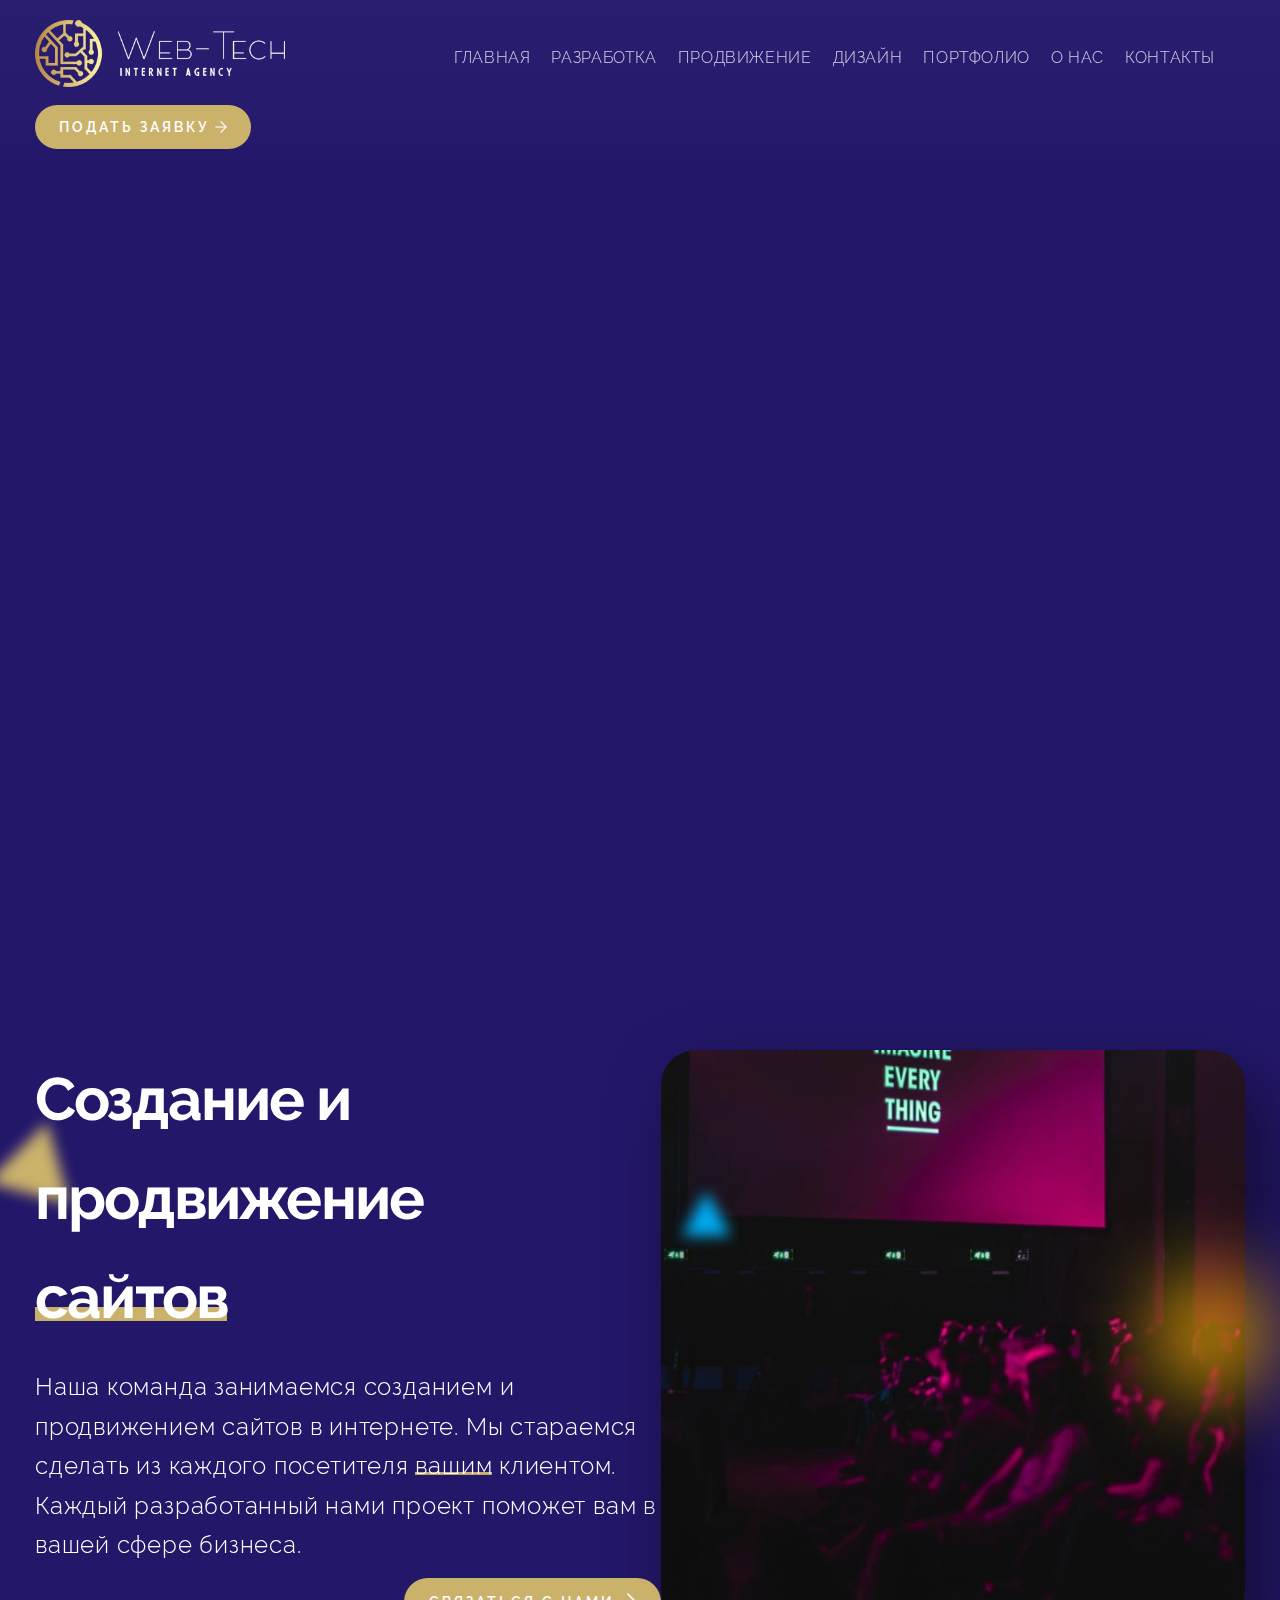
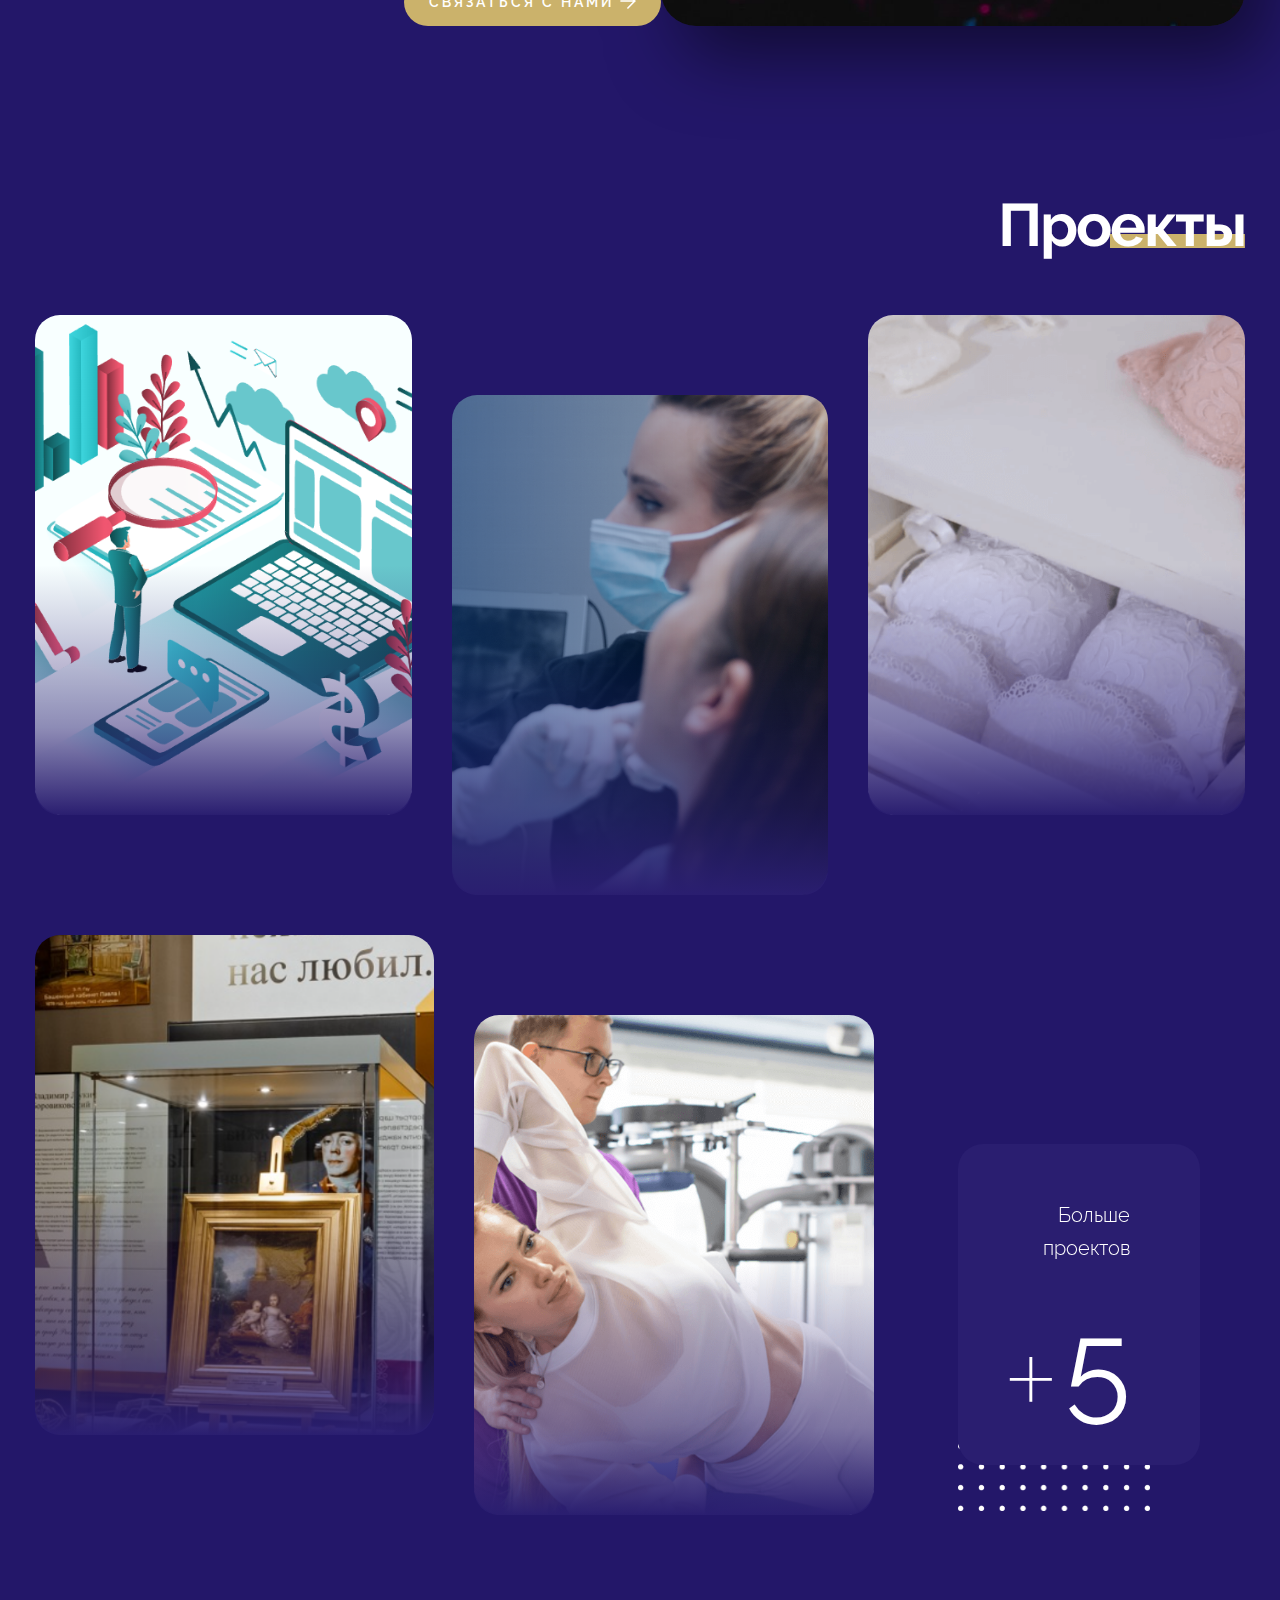
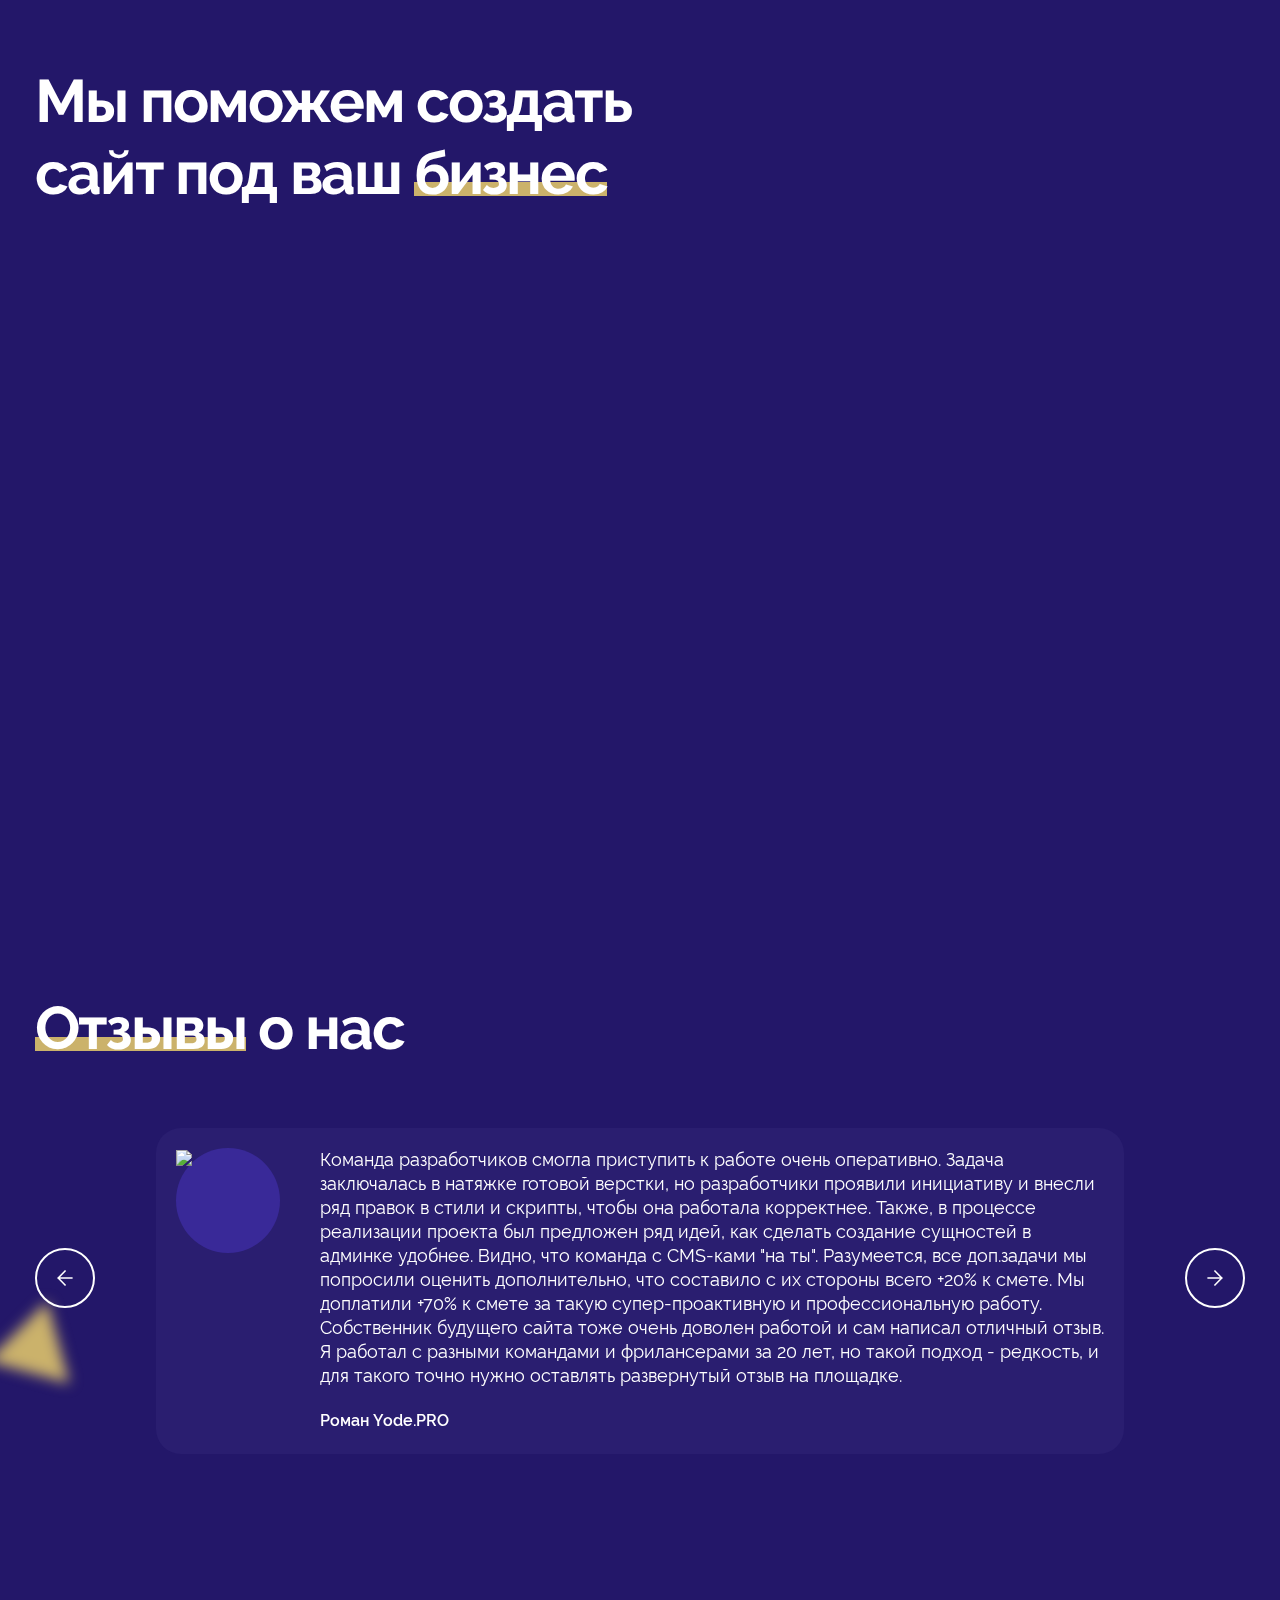
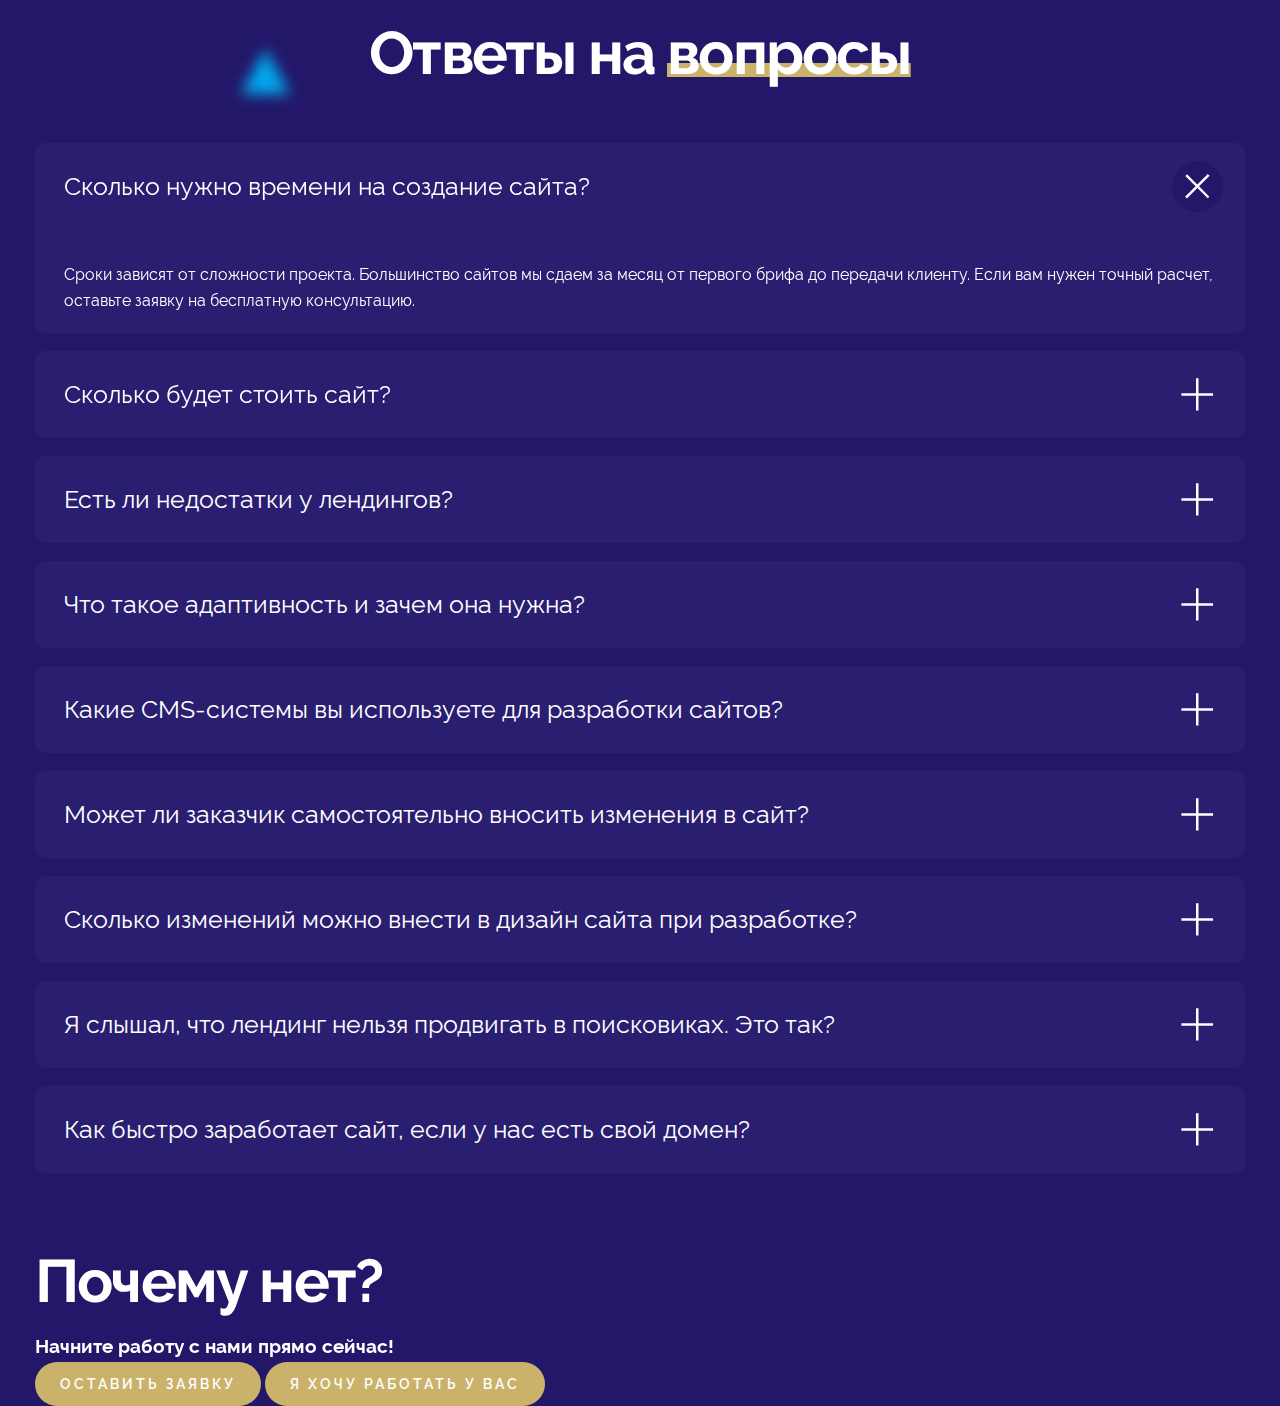
==== index.html @ 1142aaf4 "add" ====
<!DOCTYPE html>
<html lang="ru">

<head>

	<meta charset="utf-8">

	<title>Title</title>
	<meta name="description" content="">

	<meta http-equiv="X-UA-Compatible" content="IE=edge">
	<meta name="viewport" content="width=device-width, initial-scale=1, maximum-scale=1">

	<meta property="og:image" content="path/to/image.jpg">
	<link rel="shortcut icon" href="img/favicon/favicon.ico" type="image/x-icon">
	<link rel="apple-touch-icon" href="img/favicon/apple-touch-icon.png">
	<link rel="apple-touch-icon" sizes="72x72" href="img/favicon/apple-touch-icon-72x72.png">
	<link rel="apple-touch-icon" sizes="114x114" href="img/favicon/apple-touch-icon-114x114.png">

	<!-- Chrome, Firefox OS and Opera -->
	<meta name="theme-color" content="#000">
	<!-- Windows Phone -->
	<meta name="msapplication-navbutton-color" content="#000">
	<!-- iOS Safari -->
	<meta name="apple-mobile-web-app-status-bar-style" content="#000">

	<link rel="stylesheet" href="css/main.min.css">

</head>

<body>
	<header class="header header--overlay">
		<div class="header--wrapper">
			<div class="container header--container">
				<div class="row header--row">
					<div class="header--widget__wrap">
						<div class="header--logo logo fade-in-left-2">
								<a class="logo" title="Webinar – Phlox Elementor WordPress Theme" href="index.html">
									<img src="img/logo/logo.png" class="img-responsive" alt="" loading="lazy">
								</a>
						</div>
						<div class="header--menu fade-in">
							<div class="burger">
								<span class="mid-line"></span>
							</div>
							<nav class="menu">
								<ul class="list">
									<li><a href="index.html">Главная</a></li>
									<li><a href="blog/index.html">Разработка</a></li>
									<li><a href="faq/index.html">Продвижение</a></li>
									<li><a href="blog/index.html">Дизайн</a></li>
									<li><a href="gallery/index.html">Портфолио</a></li>
									<li><a href="about/index.html">О нас</a></li>
									<li><a href="contact/index.html">Контакты</a></li>
								</ul>

							</nav>
						</div>
						<div class="header--button fade-in-right-2">
							<a class="button">
								<div class="text">
									<span>Подать заявку</span>
								</div>
								<div class="icon">
									<svg class="svg--icon" viewBox="0 0 16 16" fill="none" xmlns="http://www.w3.org/2000/svg">
										<path d="M6.8801 1.1199L12.9688 7.2086L0.791771 7.20823L0 8L0.791659 8.79166L12.9683 8.79168L6.88002 14.88L8 16L14.8801 9.11989L15.2082 8.79177L16 8L14.88 6.88001L8 9.48178e-07L6.8801 1.1199Z" />
									</svg>
								</div>
							</a>
						</div>
					</div>
				</div>
			</div>
		</div><!-- end of wrapper -->
	</header>
	<main class="main">
		<section class="main--header watch-animation fade-in">
			<div class="container">
				<div class="row">
					<div class="icon icon-1 watch-animation rotate-in">
						<svg id="plus" xmlns="http://www.w3.org/2000/svg" width="35.229" height="35.229" viewBox="0 0 35.229 35.229">
							<g>
								<path d="M33.852,16.238H18.99V1.376a1.376,1.376,0,1,0-2.752,0V16.238H1.376a1.376,1.376,0,1,0,0,2.752H16.238V33.852a1.376,1.376,0,0,0,2.752,0V18.99H33.852a1.376,1.376,0,1,0,0-2.752Z" fill="#CBB26B"></path>
							</g>
						</svg>
					</div>
					<div class="icon icon-2 watch-animation fade-in-up-2">
						<svg xmlns="http://www.w3.org/2000/svg" width="20" height="20" viewBox="0 0 20 20">
							<g id="Ellipse_108" data-name="Ellipse 108" transform="translate(0)" fill="none" stroke="#fff" stroke-width="1">
								<circle cx="10" cy="10" r="10" stroke="none"/>
								<circle cx="10" cy="10" r="9.5" fill="none"/>
							</g>
						</svg>
					</div>
					<div class="icon icon-3 watch-animation fade-in-left-2">
						<svg xmlns="http://www.w3.org/2000/svg" width="24.797" height="24.69" viewBox="0 0 24.797 24.69">
							<g transform="translate(-10.448 12.107) rotate(-45)">
								<g transform="translate(0 0)">
									<g transform="translate(14.775 0)">
										<path d="M1.173,31.146A1.172,1.172,0,0,1,0,29.973V1.173a1.173,1.173,0,0,1,2.346,0v28.8A1.172,1.172,0,0,1,1.173,31.146Z" transform="translate(0 0)" fill="#CBB26B"></path>
									</g>
									<g transform="translate(0 15.45)">
										<path d="M30.874,2.346H1.173A1.173,1.173,0,0,1,1.173,0h29.7a1.173,1.173,0,1,1,0,2.346Z" transform="translate(0 0)" fill="#CBB26B"></path>
									</g>
								</g>
							</g>
						</svg>
					</div>
					<div class="icon icon-4 watch-animation fade-in-right-2">
						<svg xmlns="http://www.w3.org/2000/svg" width="21" height="19" viewBox="0 0 21 19">
							<path d="M10.5,0,21,19H0Z" fill="#00aaef"></path>
						</svg>
					</div>
					<div class="icon icon-5 watch-animation mask-from-left">
						<svg xmlns="http://www.w3.org/2000/svg" width="74.041" height="70.605" viewBox="0 0 74.041 70.605">
							<g transform="translate(1.017 1.347)">
								<path d="M0,0S-7.288,14.114,0,18.819s20.652-3.8,29.152,0S34,34,34,34" transform="translate(3.239)" fill="none" stroke="#eaa406" stroke-width="2"></path>
								<path d="M0,0S-7.288,14.114,0,18.819s20.652-3.8,29.152,0S34,34,34,34" transform="translate(37.239 34)" fill="none" stroke="#eaa406" stroke-width="2"></path>
							</g>
						</svg>
					</div>
					<div class="icon icon-6 watch-animation fade-in-down-2">
						<svg xmlns="http://www.w3.org/2000/svg" width="32" height="28" viewBox="0 0 32 28">
							<path d="M16,0,32,28H0Z" transform="translate(32 28) rotate(180)" fill="#ec398a"></path>
						</svg>
					</div>
					<div class="icon icon-7 watch-animation">
						<svg xmlns="http://www.w3.org/2000/svg" width="32.323" height="33.239" viewBox="0 0 32.323 33.239">
							<g transform="matrix(-0.259, -0.966, 0.966, -0.259, 4.667, 37.45)">
								<g transform="translate(0 0)">
									<g transform="translate(15.56 0)">
										<path d="M1.236,32.8A1.234,1.234,0,0,1,0,31.565V1.236a1.236,1.236,0,0,1,2.471,0v30.33A1.234,1.234,0,0,1,1.236,32.8Z" transform="translate(0 0)" fill="#ec398a"></path>
									</g>
									<g transform="translate(0 16.271)">
										<path d="M32.514,2.471H1.236A1.236,1.236,0,0,1,1.236,0H32.514a1.236,1.236,0,1,1,0,2.471Z" transform="translate(0 0)" fill="#ec398a"></path>
									</g>
								</g>
							</g>
						</svg>
					</div>
					<div class="icon icon-8 watch-animation pulse-in-4">
						<svg xmlns="http://www.w3.org/2000/svg" width="24.797" height="24.69" viewBox="0 0 24.797 24.69">
							<g transform="translate(-10.448 12.107) rotate(-45)">
								<g transform="translate(0 0)">
									<g transform="translate(14.775 0)">
										<path d="M1.173,31.146A1.172,1.172,0,0,1,0,29.973V1.173a1.173,1.173,0,0,1,2.346,0v28.8A1.172,1.172,0,0,1,1.173,31.146Z" transform="translate(0 0)" fill="#ffbd00"></path>
									</g>
									<g transform="translate(0 15.45)">
										<path d="M30.874,2.346H1.173A1.173,1.173,0,0,1,1.173,0h29.7a1.173,1.173,0,1,1,0,2.346Z" transform="translate(0 0)" fill="#ffbd00"></path>
									</g>
								</g>
							</g>
						</svg>
					</div>
					<div class="icon icon-9 watch-animation fade-in-left-2">
						<svg xmlns="http://www.w3.org/2000/svg" width="21" height="19" viewBox="0 0 21 19">
							<path d="M10.5,0,21,19H0Z" fill="#00aaef"></path>
						</svg>
					</div>
					<div class="icon icon-10 watch-animation fade-in-down-2">
						<img src="img/points.svg">
					</div>
					<div class="icon icon-11 watch-animation slide-from-right">
						<svg xmlns="http://www.w3.org/2000/svg" xmlns:xlink="http://www.w3.org/1999/xlink" width="213" height="213" viewBox="0 0 213 213">
							<image id="Group_17" data-name="Group 17" width="213" height="213" xlink:href="[data-uri]"/>
						</svg>
					</div>
					<div class="icon icon-12 watch-animation fade-in-down-2">
						<svg xmlns="http://www.w3.org/2000/svg" xmlns:xlink="http://www.w3.org/1999/xlink" width="213" height="213" viewBox="0 0 213 213">
							<image id="Group_17" data-name="Group 17" width="213" height="213" xlink:href="[data-uri]"/>
						</svg>
					</div>
					<div class="title">
						<div class="title--wrapper scale-down-1">
							<h1 class="h1">Разработка сайтов
								<span>Под ключ</span></h1>
							<h2 class="h2">От лендинга до мультифункциональных информационных порталов</р2>
						</div>

					</div>
				</div>
			</div>
		</section>
		<section class="main--about">
			<div class="container">
				<div class="row">
					<div class="wrapper">
						<div class="wrapper--left">
							<div class="icon icon-1 rellax" data-rellax-speed="1">
								<svg xmlns="http://www.w3.org/2000/svg" width="256.68" height="256.68" viewBox="0 0 256.68 256.68">
									<path d="M42.5,0,85,74H0Z" transform="translate(184.555 124.451) rotate(135)" fill="#cbb26b"></path>
								</svg>
							</div>
							<h2 class="h2">Создание и продвижение <span>cайтов</span></h2>
							<p>
								Наша команда занимаемся созданием и продвижением сайтов в интернете. Мы стараемся сделать из каждого посетителя <span>вашим</span> клиентом. Каждый разработанный нами проект поможет вам в вашей сфере бизнеса. 
							</p>
							<a href="#" class="button">
								<span>Связаться с нами</span>
								<div class="arrow--icon">
									<svg class="svg--icon" viewBox="0 0 16 16" fill="none" xmlns="http://www.w3.org/2000/svg">
										<path d="M6.8801 1.1199L12.9688 7.2086L0.791771 7.20823L0 8L0.791659 8.79166L12.9683 8.79168L6.88002 14.88L8 16L14.8801 9.11989L15.2082 8.79177L16 8L14.88 6.88001L8 9.48178e-07L6.8801 1.1199Z" />
									</svg>
								</div>
							</a>
						</div>
						<div class="wrapper--right">
							<div class="icon icon-2 rellax" data-rellax-speed="1">
								<svg xmlns="http://www.w3.org/2000/svg" width="91" height="87" viewBox="0 0 91 87">
									<path d="M24.5,0,49,45H0Z" transform="translate(21 21)" fill="#00aaef"></path>
								</svg>
							</div>
							<div class="image">
								<img src="img/about-img.jpg" alt="">
								<div class="icon icon-3">
									<svg xmlns="http://www.w3.org/2000/svg" width="368" height="368" viewBox="0 0 368 368">
										<g id="Ellipse_113" data-name="Ellipse 113" transform="translate(129 129)" fill="#eaa406" stroke="#eaa406" stroke-width="2">
											<circle cx="55" cy="55" r="55" stroke="none"/>
											<circle cx="55" cy="55" r="54" fill="none"/>
										</g>
									</svg>
								</div>
							</div>
						</div>
					</div>
				</div>
			</div>
		</section>
		<section class="main--projects">
			<div class="container">
				<div class="row">
					<h2 class="h2">Про<span>екты</span></h2>
					<div class="projects">
						<a href="#" class="projects--item">
							<div class="info">
								<span>Разработка</span>
								<span>Креативный дизайн</span>
							</div>
							<div class="image">
								<img src="img/1.1.png" alt="">
							</div>
							<div class="text">
								<p>Разработка сайта под ключ для компании "ProductFit"</p>
								<span class="year">2021</span>
							</div>
						</a>
						<a href="#" class="projects--item">
							<div class="info">
								<span>Стоматология</span>
								<span>Корпоративный сайт</span>
							</div>
							<div class="image">
								<img src="img/1.2.png" alt="">
							</div>
							<div class="text">
								<p>Разработка сайта для стоматологической клиники "Дизайн Дент"</p>
								<span class="year">2022</span>
							</div>
						</a>
						<a href="#" class="projects--item">
							<div class="info">
								<span>Реклама</span>
								<span>Landing Page</span>
							</div>
							<div class="image">
								<img src="img/1.3.png" alt="">
							</div>
							<div class="text">
								<p>Разработка сайта для рекламы телеграм-канала магазина в Москве</p>
								<span class="year">2022</span>
							</div>
						</a>
						<a href="#" class="projects--item">
							<div class="info">
								<span>Музейная сценография</span>
								<span>Корпоративный сайт</span>
							</div>
							<div class="image">
								<img src="img/1.4.png" alt="">
							</div>
							<div class="text">
								<p>Разработка сайта для бюро музейной сценографии "Метаформа" в Санкт-Петербурге</p>
								<span class="year">2021</span>
							</div>
						</a>
						<a href="#" class="projects--item">
							<div class="info">
								<span>Медицина</span>
								<span>Корпоративный сайт</span>
							</div>
							<div class="image">
								<img src="img/1.5.png" alt="">
							</div>
							<div class="text">
								<p>Разработка сайта для центра лазерной лор-хирургии и медицины в Уфе</p>
								<span class="year">2020</span>
							</div>
						</a>
						<a href="projects.html" class="projects--more">
							<div class="wrapper">
								<div class="image">
									<img src="img/points.svg" alt="#">
								</div>
								<div class="link">
									<div class="link--wrapper">
										<div class="text">Больше проектов</div>
										<div class="count"><span>+</span> <span>5</span></div>
									</div>
								</div>
							</div>
						</a>
					</div>
				</div>
			</div>
		</section>
		<section class="main--advantages">
			<div class="container">
				<div class="row">
					<h2 class="h2">Мы поможем создать сайт под ваш <span>бизнес</span></h2>
					<div class="list">
						<div class="item watch-animation">
							<div class="title">
								<h3 class="h3">Аудит сайта</h3>
								<h4 class="h4">Сайт подвергается анализу по 4 основным видам аудита</h4>
							</div>
							<ul>
								<li>SEO и технический аудит</li>
								<li>Удобство и простота использования сайта</li>
								<li>Маркетинговый аудит</li>
								<li>Аудит контекстной рекламы</li>
							</ul>
							<div class="image">
								<img src="img/icon-1.png" alt="#">
							</div>
						</div>
						<div class="item watch-animation">
							<div class="title">
								<h3 class="h3">Дизайн сайта</h3>
								<h4 class="h4">Подбираем дизайн под разные направления</h4>
							</div>
							<ul>
								<li>Интернет магазин</li>
								<li>Коропративный сайт</li>
								<li>Landing Page</li>
								<li>Сайт-визитка</li>
							</ul>
							<div class="image">
								<img src="img/icon-2.1.png" alt="#">
							</div>
						</div>
						<div class="item watch-animation">
							<div class="title">
								<h3 class="h3">Разработка сайта</h3>
								<h4 class="h4">Разрабатываем сайты на WordPress и 1CБитрикс</h4>
							</div>
							<ul>
								<li>Интернет магазин</li>
								<li>Коропративный сайт</li>
								<li>Landing Page</li>
								<li>Сайт-визитка</li>
							</ul>
							<div class="image">
								<img src="img/icon-3.png" alt="#">
							</div>
						</div>
						<div class="item watch-animation">
							<div class="title">
								<h3 class="h3">Продвижение сайта</h3>
							</div>
							<ul>
								<li>Комплексное продвижение</li>
								<li>Контекстная реклама</li>
								<li>Продвижение в социальных сетях</li>
								<li>Поисковое продвижение</li>
							</ul>
							<div class="image">
								<img src="img/icon-4.png" alt="#">
							</div>
						</div>
					</div>
				</div>
			</div>
		</section>
		<section class="main--reviews reviews">
			<div class="container">
				<div class="row">
					<h2 class="h2">
						<span>Отзывы</span> о нас
						<div class="icon icon-1 rellax" data-rellax-speed="1">
							<svg xmlns="http://www.w3.org/2000/svg" width="256.68" height="256.68" viewBox="0 0 256.68 256.68">
								<path d="M42.5,0,85,74H0Z" transform="translate(184.555 124.451) rotate(135)" fill="#cbb26b"></path>
							</svg>
						</div>
					</h2>
					<div class="wrapper">
						<div class="icon icon-2 rellax" data-rellax-speed="1">
							<svg xmlns="http://www.w3.org/2000/svg" width="91" height="87" viewBox="0 0 91 87">
								<path d="M24.5,0,49,45H0Z" transform="translate(21 21)" fill="#00aaef"></path>
							</svg>
						</div>
						<div class="arrows reviews--arrows"></div>
						<div class="reviews--carousel">
							<div class="item">
								<div class="image">
									<img src="#">
								</div>
								<div class="texts">
									<div class="review">
										Команда разработчиков смогла приступить к работе очень оперативно. Задача заключалась в натяжке готовой верстки, но разработчики проявили инициативу и внесли ряд правок в стили и скрипты, чтобы она работала корректнее. Также, в процессе реализации проекта был предложен ряд идей, как сделать создание сущностей в админке удобнее. Видно, что команда с CMS-ками "на ты". Разумеется, все доп.задачи мы попросили оценить дополнительно, что составило с их стороны всего +20% к смете. Мы доплатили +70% к смете за такую супер-проактивную и профессиональную работу. Собственник будущего сайта тоже очень доволен работой и сам написал отличный отзыв. Я работал с разными командами и фрилансерами за 20 лет, но такой подход - редкость, и для такого точно нужно оставлять развернутый отзыв на площадке.
									</div>
									<div class="fio">Роман Yode.PRO</div>
								</div>
							</div>
							<div class="item">
								<div class="image">
									<img src="#">
								</div>
								<div class="texts">
									<div class="review">
										Все отлично! Спасибо за работу!
									</div>
									<div class="fio">Alex A</div>
								</div>
							</div>
							<div class="item">
								<div class="image">
									<img src="#">
								</div>
								<div class="texts">
									<div class="review">
										Хорошая команда, всем советую, быстро выполнили
									</div>
									<div class="fio">Denis Samoylenko</div>
								</div>
							</div>
							<div class="item">
								<div class="image">
									<img src="#">
								</div>
								<div class="texts">
									<div class="review">
										Команда подошла к работе профессионально, когда оказалось, что нужно совсем другое, от первоначального описания, без проблем исправили (за дополнительную плату). Хорошие специалисты и надеюсь на дальнейшее сотрудничество!
									</div>
									<div class="fio">Яна Кононко</div>
								</div>
							</div>
							<div class="item">
								<div class="image">
									<img src="#">
								</div>
								<div class="texts">
									<div class="review">
										Специалисты прекрасно справились с задачей, продолжим сотрудничество по новым проектам
									</div>
									<div class="fio">Alex A</div>
								</div>
							</div>
							<div class="item">
								<div class="image">
									<img src="#">
								</div>
								<div class="texts">
									<div class="review">
										Сайт написан просто отлично, сделана корзина, отлично настроенное СЕО, проверяли сайт на все ошибки, вовремя исправляли всё, о чем я говорил. Рекомендую!
									</div>
									<div class="fio">Евгений Коркин</div>
								</div>
							</div>
							<div class="item">
								<div class="image">
									<img src="#">
								</div>
								<div class="texts">
									<div class="review">
										Сделали все вовремя. Качество верстки соответствует технологиям, которые написаны в профиле. Рекомендую данное агенство. Работа сделана на 100%. В дальнейшем будем сотрудничать!
									</div>
									<div class="fio">Валерия PKService</div>
								</div>
							</div>
							<div class="item">
								<div class="image">
									<img src="#">
								</div>
								<div class="texts">
									<div class="review">
										Приятно работать с компетентными и ответственными людьми. Рекомендую!
									</div>
									<div class="fio">Sergey Bodrov</div>
								</div>
							</div>
							<div class="item">
								<div class="image">
									<img src="#">
								</div>
								<div class="texts">
									<div class="review">
										Все отлично
									</div>
									<div class="fio">Илья Связной</div>
								</div>
							</div>
						</div>
					</div>
				</div>
			</div>
		</section>
		<section class="main--faq faq">
			<div class="container">
				<div class="row">
					<h2 class="h2">Ответы на <span>вопросы</span></h2>
					<div class="faq--list">
						<div class="faq--item active">
							<div class="title">
								<div class="h3">Сколько нужно времени на создание сайта?</div>
								<div class="icon">
									<svg width="33" height="33" viewBox="0 0 33 33" fill="none" xmlns="http://www.w3.org/2000/svg">
										<path d="M14.975 17.6501H0.424988V15.3001H14.975V0.350098H17.5V15.3001H32.075V17.6501H17.5V32.6001H14.975V17.6501Z" fill="#fff"/>
									</svg>
								</div>
							</div>
							<div class="faq--item__text">
								Сроки зависят от сложности проекта. Большинство сайтов мы сдаем за месяц от первого брифа до передачи клиенту. Если
								вам нужен точный расчет, оставьте заявку на бесплатную консультацию.
							</div>
						</div>
						<div class="faq--item">
							<div class="title">
								<div class="h3">Сколько будет стоить сайт?</div>
								<div class="icon">
									<svg width="33" height="33" viewBox="0 0 33 33" fill="none" xmlns="http://www.w3.org/2000/svg">
										<path d="M14.975 17.6501H0.424988V15.3001H14.975V0.350098H17.5V15.3001H32.075V17.6501H17.5V32.6001H14.975V17.6501Z" fill="#fff"/>
									</svg>
								</div>
							</div>
							<div class="faq--item__text">
								Стоимость зависит от функционала, который вам нужен, сложности структуры, объема контента и дополнительных услуг. Большинство проектов укладываются в бюджет от 50 тыс. руб. Чтобы получить точный расчет, оставьте заявку на бесплатную консультацию.
							</div>
						</div>
						<div class="faq--item">
							<div class="title">
								<div class="h3">Есть ли недостатки у лендингов?</div>
								<div class="icon">
									<svg width="33" height="33" viewBox="0 0 33 33" fill="none" xmlns="http://www.w3.org/2000/svg">
										<path d="M14.975 17.6501H0.424988V15.3001H14.975V0.350098H17.5V15.3001H32.075V17.6501H17.5V32.6001H14.975V17.6501Z" fill="#fff"/>
									</svg>
								</div>
							</div>
							<div class="faq--item__text">
								Это скорее не недостаток, а особенность. С помощью лендинга вы не сможете продвигать большое количество разнообразных товаров и услуг. Гораздо эффективнее этот инструмент работает с одним товаром или услугой. Другими словами, если вы хотите представить весь ассортимент продукции, лучше закажите классический многостраничный сайт.
							</div>
						</div>
						<div class="faq--item">
							<div class="title">
								<div class="h3">Что такое адаптивность и зачем она нужна?</div>
								<div class="icon">
									<svg width="33" height="33" viewBox="0 0 33 33" fill="none" xmlns="http://www.w3.org/2000/svg">
										<path d="M14.975 17.6501H0.424988V15.3001H14.975V0.350098H17.5V15.3001H32.075V17.6501H17.5V32.6001H14.975V17.6501Z" fill="#fff"/>
									</svg>
								</div>
							</div>
							<div class="faq--item__text">
								Адаптивность - способность сайта корректно отображаться на всех видах устройств: персональном компьютере, планшете, мобильном. Это важная черта для лендинга т.к все больше людей делает покупки через телефон или планшет и только корректного отображения на стационарном компьютере уже недостаточно.
							</div>
						</div>
						<div class="faq--item">
							<div class="title">
								<div class="h3">Какие CMS-системы вы используете для разработки сайтов?</div>
								<div class="icon">
									<svg width="33" height="33" viewBox="0 0 33 33" fill="none" xmlns="http://www.w3.org/2000/svg">
										<path d="M14.975 17.6501H0.424988V15.3001H14.975V0.350098H17.5V15.3001H32.075V17.6501H17.5V32.6001H14.975V17.6501Z" fill="#fff"/>
									</svg>
								</div>
							</div>
							<div class="faq--item__text">
								Обычно мы используем для работы CMS-систему «Wordpress» т.к это наиболее надежная и удобная CMS.
							</div>
						</div>
						<div class="faq--item">
							<div class="title">
								<div class="h3">Может ли заказчик самостоятельно вносить изменения в сайт?</div>
								<div class="icon">
									<svg width="33" height="33" viewBox="0 0 33 33" fill="none" xmlns="http://www.w3.org/2000/svg">
										<path d="M14.975 17.6501H0.424988V15.3001H14.975V0.350098H17.5V15.3001H32.075V17.6501H17.5V32.6001H14.975V17.6501Z" fill="#fff"/>
									</svg>
								</div>
							</div>
							<div class="faq--item__text">
								Вы сможете корректировать контент, CMS-система дает такую возможность. Мы готовы по запросу предоставить инструкцию по наполнению вашего сайта и провести обучение.
							</div>
						</div>
						<div class="faq--item">
							<div class="title">
								<div class="h3">Сколько изменений можно внести в дизайн сайта при разработке?</div>
								<div class="icon">
									<svg width="33" height="33" viewBox="0 0 33 33" fill="none" xmlns="http://www.w3.org/2000/svg">
										<path d="M14.975 17.6501H0.424988V15.3001H14.975V0.350098H17.5V15.3001H32.075V17.6501H17.5V32.6001H14.975V17.6501Z" fill="#fff"/>
									</svg>
								</div>
							</div>
							<div class="faq--item__text">
								Разработка ТЗ помогает нам и заказчику увидеть будущий сайт, поэтому в 95% случаев изменения макета довольно незначительные. Мы делаем один вариант, потом по необходимости вносим правки в него. НО, если категорически не понравится вариант, то в первую очередь выясняем, что конкретно не понравилось, все замечания принимаем исключительно в письменном виде. Все кардинальные правки по стилю, цветам вносятся на этапе согласования главной страницы сайта.
							</div>
						</div>
						<div class="faq--item">
							<div class="title">
								<div class="h3">Я слышал, что лендинг нельзя продвигать в поисковиках. Это так?</div>
								<div class="icon">
									<svg width="33" height="33" viewBox="0 0 33 33" fill="none" xmlns="http://www.w3.org/2000/svg">
										<path d="M14.975 17.6501H0.424988V15.3001H14.975V0.350098H17.5V15.3001H32.075V17.6501H17.5V32.6001H14.975V17.6501Z" fill="#fff"/>
									</svg>
								</div>
							</div>
							<div class="faq--item__text">
								Лендинг можно и нужно продвигать (как и любой другой сайт). Для этого мы разработали уникальную технологию. Если вас интересуют подробности - обращайтесь за консультацией, мы все подробно расскажем.
							</div>
						</div>
						<div class="faq--item">
							<div class="title">
								<div class="h3">Как быстро заработает сайт, если у нас есть свой домен?</div>
								<div class="icon">
									<svg width="33" height="33" viewBox="0 0 33 33" fill="none" xmlns="http://www.w3.org/2000/svg">
										<path d="M14.975 17.6501H0.424988V15.3001H14.975V0.350098H17.5V15.3001H32.075V17.6501H17.5V32.6001H14.975V17.6501Z" fill="#fff"/>
									</svg>
								</div>
							</div>
							<div class="faq--item__text">
								После переноса сайт должен заработать в течение 24 часов, но на деле этот срок составляет 4-10 часов.
							</div>
						</div>
					</div>
				</div>
			</div>
		</section>
		<section class="main--why why">
			<div class="container">
				<div class="row">
					<h2 class="h2">Почему нет?</h2>
					<h3 class="h3">Начните работу с нами прямо сейчас!</h3>
					<div class="buttons">
						<a href="#" class="button">Оставить заявку</a>
						<a href="#" class="button button--white">Я хочу работать у вас</a>
					</div>
				</div>
			</div>
		</section>
	</main>

	<script src="js/scripts.min.js"></script>

</body>

</html>
---- css/main.min.css ----
@font-face{font-family:raleway;font-style:normal;font-weight:100;src:url(../fonts/RalewayThin/RalewayThin.eot);src:url(../fonts/RalewayThin/RalewayThin.eot?#iefix) format("embedded-opentype"),url(../fonts/RalewayThin/RalewayThin.woff) format("woff"),url(../fonts/RalewayThin/RalewayThin.ttf) format("truetype")}@font-face{font-family:raleway;font-style:normal;font-weight:300;src:url(../fonts/RalewayLight/RalewayLight.eot);src:url(../fonts/RalewayLight/RalewayLight.eot?#iefix) format("embedded-opentype"),url(../fonts/RalewayLight/RalewayLight.woff) format("woff"),url(../fonts/RalewayLight/RalewayLight.ttf) format("truetype")}@font-face{font-family:raleway;font-style:normal;font-weight:400;src:url(../fonts/RalewayRegular/RalewayRegular.eot);src:url(../fonts/RalewayRegular/RalewayRegular.eot?#iefix) format("embedded-opentype"),url(../fonts/RalewayRegular/RalewayRegular.woff) format("woff"),url(../fonts/RalewayRegular/RalewayRegular.ttf) format("truetype")}@font-face{font-family:raleway;font-style:normal;font-weight:600;src:url(../fonts/RalewaySemiBold/RalewaySemiBold.eot);src:url(../fonts/RalewaySemiBold/RalewaySemiBold.eot?#iefix) format("embedded-opentype"),url(../fonts/RalewaySemiBold/RalewaySemiBold.woff) format("woff"),url(../fonts/RalewaySemiBold/RalewaySemiBold.ttf) format("truetype")}@font-face{font-family:raleway;font-style:normal;font-weight:700;src:url(../fonts/RalewayBold/RalewayBold.eot);src:url(../fonts/RalewayBold/RalewayBold.eot?#iefix) format("embedded-opentype"),url(../fonts/RalewayBold/RalewayBold.woff) format("woff"),url(../fonts/RalewayBold/RalewayBold.ttf) format("truetype")}@font-face{font-family:raleway;font-style:normal;font-weight:800;src:url(../fonts/RalewayExtraBold/RalewayExtraBold.eot);src:url(../fonts/RalewayExtraBold/RalewayExtraBold.eot?#iefix) format("embedded-opentype"),url(../fonts/RalewayExtraBold/RalewayExtraBold.woff) format("woff"),url(../fonts/RalewayExtraBold/RalewayExtraBold.ttf) format("truetype")}.owl-theme .owl-dots,.owl-theme .owl-nav{-webkit-tap-highlight-color:transparent;text-align:center}.owl-theme .owl-nav{margin-top:10px}.owl-theme .owl-nav [class*=owl-]{background:#d6d6d6;border-radius:3px;color:#fff;cursor:pointer;display:inline-block;font-size:14px;margin:5px;padding:4px 7px}.owl-theme .owl-nav [class*=owl-]:hover{background:#869791;color:#fff;text-decoration:none}.owl-theme .owl-nav .disabled{cursor:default;opacity:.5}.owl-theme .owl-nav.disabled+.owl-dots{margin-top:10px}.owl-theme .owl-dots .owl-dot{zoom:1;display:inline-block}.owl-theme .owl-dots .owl-dot span{-webkit-backface-visibility:visible;background:#d6d6d6;border-radius:30px;display:block;height:10px;margin:5px 7px;-webkit-transition:opacity .2s ease;-o-transition:opacity .2s ease;transition:opacity .2s ease;width:10px}.owl-theme .owl-dots .owl-dot.active span,.owl-theme .owl-dots .owl-dot:hover span{background:#869791}.owl-carousel,.owl-carousel .owl-item{-webkit-tap-highlight-color:transparent;position:relative}.owl-carousel{display:none;width:100%;z-index:1}.owl-carousel .owl-stage{position:relative;-ms-touch-action:pan-Y}.owl-carousel .owl-stage:after{clear:both;content:".";display:block;height:0;line-height:0;visibility:hidden}.owl-carousel .owl-stage-outer{overflow:hidden;position:relative;-webkit-transform:translateZ(0)}.owl-carousel .owl-item{-webkit-touch-callout:none;-webkit-backface-visibility:hidden;float:left;min-height:1px}.owl-carousel .owl-item img{display:block;-webkit-transform-style:preserve-3d;width:100%}.owl-carousel .owl-dots.disabled,.owl-carousel .owl-nav.disabled{display:none}.no-js .owl-carousel,.owl-carousel.owl-loaded{display:block}.owl-carousel .owl-dot,.owl-carousel .owl-nav .owl-next,.owl-carousel .owl-nav .owl-prev{cursor:pointer;cursor:hand;-webkit-user-select:none;-moz-user-select:none;-ms-user-select:none;user-select:none}.owl-carousel.owl-loading{display:block;opacity:0}.owl-carousel.owl-hidden{opacity:0}.owl-carousel.owl-refresh .owl-item{visibility:hidden}.owl-carousel.owl-drag .owl-item{-webkit-user-select:none;-moz-user-select:none;-ms-user-select:none;user-select:none}.owl-carousel.owl-grab{cursor:move;cursor:-webkit-grab;cursor:grab}.owl-carousel.owl-rtl{direction:rtl}.owl-carousel.owl-rtl .owl-item{float:right}.owl-carousel .animated{-webkit-animation-duration:1s;animation-duration:1s;-webkit-animation-fill-mode:both;animation-fill-mode:both}.owl-carousel .owl-animated-in{z-index:0}.owl-carousel .owl-animated-out{z-index:1}.owl-carousel .fadeOut{-webkit-animation-name:fadeOut;animation-name:fadeOut}@-webkit-keyframes fadeOut{0%{opacity:1}to{opacity:0}}@keyframes fadeOut{0%{opacity:1}to{opacity:0}}.owl-height{-webkit-transition:height .5s ease-in-out;-o-transition:height .5s ease-in-out;transition:height .5s ease-in-out}.owl-carousel .owl-item .owl-lazy{opacity:0;-webkit-transition:opacity .4s ease;-o-transition:opacity .4s ease;transition:opacity .4s ease}.owl-carousel .owl-item img.owl-lazy{-webkit-transform-style:preserve-3d;transform-style:preserve-3d}.owl-carousel .owl-video-wrapper{background:#000;height:100%;position:relative}.owl-carousel .owl-video-play-icon{-webkit-backface-visibility:hidden;background:url(owl.video.play.png) no-repeat;cursor:pointer;height:80px;left:50%;margin-left:-40px;margin-top:-40px;position:absolute;top:50%;transition:-webkit-transform .1s ease;-webkit-transition:-webkit-transform .1s ease;-o-transition:transform .1s ease;transition:transform .1s ease;transition:transform .1s ease,-webkit-transform .1s ease;width:80px;z-index:1}.owl-carousel .owl-video-play-icon:hover{-webkit-transform:scale(1.3);-ms-transform:scale(1.3);transform:scale(1.3)}.owl-carousel .owl-video-playing .owl-video-play-icon,.owl-carousel .owl-video-playing .owl-video-tn{display:none}.owl-carousel .owl-video-tn{background-position:50%;background-repeat:no-repeat;background-size:contain;height:100%;opacity:0;-webkit-transition:opacity .4s ease;-o-transition:opacity .4s ease;transition:opacity .4s ease}.owl-carousel .owl-video-frame{height:100%;position:relative;width:100%;z-index:1}@-webkit-keyframes FadeInLeft2{0%{opacity:0;-webkit-transform:translate3d(-75px,0,0);transform:translate3d(-75px,0,0)}to{opacity:1;-webkit-transform:none;transform:none}}@-webkit-keyframes FadeInRight1{0%{opacity:0;-webkit-transform:translate3d(50px,0,0);transform:translate3d(50px,0,0)}to{opacity:1;-webkit-transform:none;transform:none}}@-webkit-keyframes FadeInRight2{0%{opacity:0;-webkit-transform:translate3d(75px,0,0);transform:translate3d(75px,0,0)}to{opacity:1;-webkit-transform:none;transform:none}}@-webkit-keyframes FadeIn{0%{opacity:0}to{opacity:1}}@-webkit-keyframes ScaleDown1{0%{-webkit-transform:scale(1.3);transform:scale(1.3)}to{opacity:1;-webkit-transform:none;transform:none}}@-webkit-keyframes RotateIn{0%{-webkit-transform:rotate(-200deg);transform:rotate(-200deg);-webkit-transform-origin:center;transform-origin:center}to{opacity:1;-webkit-transform:none;transform:none;-webkit-transform-origin:center;transform-origin:center}}@-webkit-keyframes FadeInUp1{0%{opacity:0;-webkit-transform:translate3d(0,50px,0);transform:translate3d(0,50px,0)}to{opacity:1;-webkit-transform:none;transform:none}}@-webkit-keyframes FadeInUp2{0%{opacity:0;-webkit-transform:translate3d(0,75px,0);transform:translate3d(0,75px,0)}to{opacity:1;-webkit-transform:none;transform:none}}@-webkit-keyframes MaskFromLeft{0%{-webkit-clip-path:inset(0 100% 0 0);clip-path:inset(0 100% 0 0);opacity:1}to{-webkit-clip-path:inset(0 0 0 0);clip-path:inset(0 0 0 0);opacity:1}}@-webkit-keyframes FadeInDown2{0%{opacity:0;-webkit-transform:translate3d(0,-75px,0);transform:translate3d(0,-75px,0)}to{opacity:1;-webkit-transform:none;transform:none}}@-webkit-keyframes PulseIn4{0%{-webkit-transform:scaleX(1);transform:scaleX(1)}50%{-webkit-transform:scale3d(.9,.9,.9);transform:scale3d(.9,.9,.9)}to{opacity:1;-webkit-transform:none;transform:none}}@-webkit-keyframes SlideFromRight{0%{-webkit-transform:translateX(100%);transform:translateX(100%)}to{opacity:1;-webkit-transform:none;transform:none}}*{-webkit-box-sizing:border-box;box-sizing:border-box;margin:0;padding:0}:after,:before{-webkit-box-sizing:border-box;box-sizing:border-box}::-webkit-input-placeholder{color:#666;opacity:1}:-moz-placeholder,::-moz-placeholder{color:#666;opacity:1}:-ms-input-placeholder{color:#666;opacity:1}body input:focus:required:invalid,body textarea:focus:required:invalid{color:#666}body input:required:valid,body textarea:required:valid{color:#666}body,html{height:100%}body{-webkit-font-smoothing:antialiased;background-color:#231769;font-family:raleway,sans-serif;font-size:16px;line-height:1.65;min-width:320px;overflow-x:hidden;position:relative;text-rendering:optimizelegibility}.h2,body{color:#fff}.h2{font-size:60px;letter-spacing:-1.8px}.h2 span{background-image:-webkit-gradient(linear,left top,left bottom,from(#cbb26b),to(#cbb26b));background-image:-o-linear-gradient(#cbb26b,#cbb26b);background-image:linear-gradient(#cbb26b,#cbb26b);background-position:center 80%;background-repeat:no-repeat;background-size:100% 20%}.img-responsive{display:block;height:auto;max-width:100%}img{max-width:100%}.text-center{text-align:center}::-moz-selection{background-color:#cbb26b;color:#fff}::selection{background-color:#cbb26b;color:#fff}li,ul{list-style-type:none}a{text-decoration:none}.container{margin:0 auto;max-width:1600px}.container .row{padding-left:35px;padding-right:35px;width:100%}.menu .list{display:-webkit-box;display:-ms-flexbox;display:flex}.menu .list li{font-weight:300;line-height:1}.menu .list li:first-child a{margin-left:0}.menu .list li a{color:#fff;letter-spacing:.62px;margin-left:1.315em;opacity:.8;overflow:hidden;position:relative;text-transform:uppercase;-webkit-transition:color .3s ease,opacity .1s linear;-o-transition:color .3s ease,opacity .1s linear;transition:color .3s ease,opacity .1s linear;white-space:nowrap}.menu .list li a:after{bottom:-100%;content:"";display:block;height:1.5px;left:0;position:absolute;-webkit-transition:all .3s ease;-o-transition:all .3s ease;transition:all .3s ease;width:100%}.menu .list li:focus a,.menu .list li:hover a{color:#cbb26b;opacity:1}.menu .list li:focus a:after,.menu .list li:hover a:after{background-color:#cbb26b;bottom:-3px}.button{-webkit-box-pack:justify;-ms-flex-pack:justify;-webkit-box-align:center;-ms-flex-align:center;align-items:center;-webkit-animation-delay:.5s;animation-delay:.5s;-webkit-animation-duration:5s;animation-duration:5s;-webkit-animation-timing-function:cubic-bezier(.165,.84,.44,1);animation-timing-function:cubic-bezier(.165,.84,.44,1);background-color:#cbb26b;border:none;border-radius:37px;color:#fff;cursor:pointer;display:-webkit-inline-box;display:-ms-inline-flexbox;display:inline-flex;font-size:14px;font-weight:600;gap:5px;justify-content:space-between;letter-spacing:3px;line-height:1;outline:none;padding:15px 25px;position:relative;text-align:center;text-decoration:none;text-transform:uppercase;-webkit-transition:background-color .3s ease;-o-transition:background-color .3s ease;transition:background-color .3s ease}.button:focus,.button:hover{color:#fff}.button:hover{background-color:#be9e45}.button:active{background-color:#d8c691}.logo a{display:inline-block;max-width:250px;min-height:-webkit-fit-content;min-height:-moz-fit-content;min-height:fit-content;-webkit-transition:opacity .3s ease;-o-transition:opacity .3s ease;transition:opacity .3s ease;width:auto}.logo:focus,.logo:hover{opacity:.8}.header{padding:20px 0;position:relative;z-index:6}.header--overlay{background:transparent -webkit-gradient(linear,left bottom,left top,from(rgba(42,30,112,0)),color-stop(25%,rgba(42,30,112,.51)),to(#2a1e70));background:transparent -o-linear-gradient(bottom,rgba(42,30,112,0) 0,rgba(42,30,112,.51) 25%,#2a1e70 100%);background:transparent linear-gradient(0deg,rgba(42,30,112,0),rgba(42,30,112,.51) 25%,#2a1e70);left:0;position:fixed;right:0;top:0;z-index:9}.header--widget__wrap{-ms-flex-line-pack:center;-webkit-box-align:center;-ms-flex-align:center;align-content:center;align-items:center;display:-webkit-box;display:-ms-flexbox;display:flex;-ms-flex-wrap:wrap;flex-wrap:wrap;row-gap:10px;width:100%}.header--logo{-webkit-box-flex:1;-ms-flex-positive:1;-webkit-animation-duration:2.3s;animation-duration:2.3s;-webkit-animation-timing-function:cubic-bezier(.165,.84,.44,1);animation-timing-function:cubic-bezier(.165,.84,.44,1);flex-grow:1}.header--menu{-webkit-animation-duration:5s;animation-duration:5s;-webkit-animation-timing-function:cubic-bezier(.25,.46,.45,.94);animation-timing-function:cubic-bezier(.25,.46,.45,.94)}.header--menu .menu{margin-right:30px}.header--menu .burger{display:none}.header--button{-webkit-animation-duration:2.3s;animation-duration:2.3s;-webkit-animation-timing-function:cubic-bezier(.165,.84,.44,1);animation-timing-function:cubic-bezier(.165,.84,.44,1)}.header--button a{-webkit-box-pack:justify;-ms-flex-pack:justify;gap:5px;justify-content:space-between;padding:15px 24px}.header--button .icon,.header--button a{-webkit-box-align:center;-ms-flex-align:center;align-items:center;display:-webkit-box;display:-ms-flexbox;display:flex}.header--button .icon{-webkit-box-pack:center;-ms-flex-pack:center;justify-content:center}.header--button .icon svg{height:12px;width:12px}.header--button .icon svg *{fill:#fff}.arrows{-webkit-box-pack:justify;-ms-flex-pack:justify;bottom:0;height:300px;justify-content:space-between;position:absolute;top:0;width:100%;z-index:1}.arrows,.arrows--next,.arrows--prev{-webkit-box-align:center;-ms-flex-align:center;align-items:center;display:-webkit-box;display:-ms-flexbox;display:flex}.arrows--next,.arrows--prev{-webkit-box-pack:center;-ms-flex-pack:center;border:2px solid #fff;border-radius:50%;cursor:pointer;height:60px;justify-content:center;padding:10px;-webkit-transition:background-color .3s ease,border-color .3s ease;-o-transition:background-color .3s ease,border-color .3s ease;transition:background-color .3s ease,border-color .3s ease;width:60px}.arrows--next:focus,.arrows--next:hover,.arrows--prev:focus,.arrows--prev:hover{background-color:#fff;border-color:#2a1e70}.arrows--next:focus svg *,.arrows--next:hover svg *,.arrows--prev:focus svg *,.arrows--prev:hover svg *{fill:#2a1e70}.arrows--next:active,.arrows--prev:active{background-color:#cbb26b}.arrows--next:active svg *,.arrows--prev:active svg *{fill:#fff}.arrows--prev{left:0}.arrows--next{right:0}.arrows svg *{fill:#fff;-webkit-transition:fill .3s ease;-o-transition:fill .3s ease;transition:fill .3s ease}.main--header{-webkit-animation-timing-function:cubic-bezier(.165,.84,.44,1);animation-timing-function:cubic-bezier(.165,.84,.44,1);background-image:url(../img/bg-main.jpg);background-position:50%;background-repeat:no-repeat;height:100vh;margin-bottom:0;padding-top:290px}.main--header .icon{-webkit-animation-delay:.5s;animation-delay:.5s;-webkit-animation-duration:2.3s;animation-duration:2.3s;-webkit-animation-timing-function:cubic-bezier(.165,.84,.44,1);animation-timing-function:cubic-bezier(.165,.84,.44,1);display:inline-block;height:-webkit-fit-content;height:-moz-fit-content;height:fit-content;max-width:auto;position:absolute;width:auto;z-index:1}.main--header .icon-1{-webkit-animation-duration:3s;animation-duration:3s;-webkit-animation-timing-function:cubic-bezier(.165,.84,.44,1);animation-timing-function:cubic-bezier(.165,.84,.44,1);height:35px;left:30%;top:15%}.main--header .icon-2{left:15%;top:18%}.main--header .icon-3{bottom:30%;left:50px;opacity:1}.main--header .icon-4{-webkit-animation-delay:.9s;animation-delay:.9s;-webkit-animation-duration:4s;animation-duration:4s;-webkit-animation-timing-function:cubic-bezier(.165,.84,.44,1);animation-timing-function:cubic-bezier(.165,.84,.44,1);bottom:5%;left:25%}.main--header .icon-5{-webkit-animation-delay:.5s;animation-delay:.5s;-webkit-animation-timing-function:cubic-bezier(.165,.84,.44,1);animation-timing-function:cubic-bezier(.165,.84,.44,1);bottom:20%;left:45%}.main--header .icon-5,.main--header .icon-6{-webkit-animation-duration:3s;animation-duration:3s}.main--header .icon-6{-webkit-animation-delay:1.2s;animation-delay:1.2s;-webkit-animation-timing-function:cubic-bezier(.165,.84,.44,1);animation-timing-function:cubic-bezier(.165,.84,.44,1);bottom:50%;left:43%}.main--header .icon-7{opacity:1;right:50%;top:40%}.main--header .icon-8{-webkit-animation-delay:.6s;animation-delay:.6s;-webkit-animation-duration:2s;animation-duration:2s;-webkit-animation-timing-function:cubic-bezier(.165,.84,.44,1);animation-timing-function:cubic-bezier(.165,.84,.44,1);bottom:40%;right:40%}.main--header .icon-9{-webkit-animation-delay:1.4s;animation-delay:1.4s;-webkit-animation-timing-function:cubic-bezier(.165,.84,.44,1);animation-timing-function:cubic-bezier(.165,.84,.44,1);bottom:40%;right:20%}.main--header .icon-10,.main--header .icon-9{-webkit-animation-duration:3s;animation-duration:3s}.main--header .icon-10{-webkit-animation-delay:2.4s;animation-delay:2.4s;-webkit-animation-timing-function:cubic-bezier(.165,.84,.44,1);animation-timing-function:cubic-bezier(.165,.84,.44,1);height:-webkit-fit-content;height:-moz-fit-content;height:fit-content;left:-130px;opacity:1;top:430px}.main--header .icon-11{-webkit-animation-delay:2s;animation-delay:2s;-webkit-animation-duration:3s;animation-duration:3s;-webkit-animation-timing-function:cubic-bezier(.77,0,.175,1);animation-timing-function:cubic-bezier(.77,0,.175,1);bottom:20%;right:-130px}.main--header .icon-12{-webkit-animation-delay:2.7s;animation-delay:2.7s;-webkit-animation-duration:3s;animation-duration:3s;-webkit-animation-timing-function:cubic-bezier(.165,.84,.44,1);animation-timing-function:cubic-bezier(.165,.84,.44,1);left:-130px;top:200px}.main--header:before{background:transparent -webkit-gradient(linear,left top,right top,from(rgba(255,189,0,.35)),color-stop(50%,rgba(255,189,0,.35)),color-stop(50%,rgba(35,23,105,.35)),to(rgba(35,23,105,.35)));background:transparent -o-linear-gradient(left,rgba(255,189,0,.35) 0,rgba(255,189,0,.35) 50%,rgba(35,23,105,.35) 50%,rgba(35,23,105,.35) 100%);background:transparent linear-gradient(90deg,rgba(255,189,0,.35),rgba(255,189,0,.35) 50%,rgba(35,23,105,.35) 0,rgba(35,23,105,.35));content:"";display:inline-block;height:100%;left:0;position:absolute;top:0;width:100%;z-index:0}.main--header:after{background:transparent -webkit-gradient(linear,left top,left bottom,from(rgba(35,23,105,0)),color-stop(65%,rgba(35,23,105,.431)),to(#231769));background:transparent -o-linear-gradient(top,rgba(35,23,105,0) 0,rgba(35,23,105,.431) 65%,#231769 100%);background:transparent linear-gradient(180deg,rgba(35,23,105,0),rgba(35,23,105,.431) 65%,#231769);content:"";display:inline-block;height:100%;left:0;position:absolute;top:0;width:100%;z-index:0}.main--header .title{color:#fff;position:relative;width:43%;z-index:9}.main--header .title,.main--header .title--wrapper{-webkit-animation-duration:3s;animation-duration:3s;-webkit-animation-timing-function:cubic-bezier(.785,.135,.15,.86);animation-timing-function:cubic-bezier(.785,.135,.15,.86)}.main--header .title--wrapper .h1{font-size:100px;font-weight:700;letter-spacing:-6.6px;line-height:1em;text-transform:uppercase}.main--header .title--wrapper .h1 span{white-space:nowrap}.main--header .title--wrapper .h2{font-size:35px}.main--header .title--wrapper p{font-size:24px;margin-top:20px}.main--header .title--wrapper p span{display:block}.main--about{margin-bottom:0;margin-top:150px}.main--about .wrapper{-webkit-box-pack:justify;-ms-flex-pack:justify;color:#fff;display:-webkit-box;display:-ms-flexbox;display:flex;justify-content:space-between;position:relative}.main--about .wrapper .icon{-webkit-filter:blur(7px);filter:blur(7px);max-width:auto;position:absolute;-webkit-transition:-webkit-transform 1s ease;transition:-webkit-transform 1s ease;-o-transition:transform 1s ease;transition:transform 1s ease;transition:transform 1s ease,-webkit-transform 1s ease;width:auto}.main--about .wrapper .icon svg{display:inline-block;height:auto;width:100%}.main--about .wrapper .icon-1{left:-120px;top:0;z-index:-1}.main--about .wrapper .icon-2{left:-20p;top:120px}.main--about .wrapper .icon-3{-webkit-filter:blur(43px);filter:blur(43px);right:-150px;top:100px}.main--about .wrapper--left{-webkit-box-orient:vertical;-webkit-box-direction:normal;-webkit-box-pack:center;-ms-flex-pack:center;display:-webkit-box;display:-ms-flexbox;display:flex;-ms-flex-direction:column;flex-direction:column;justify-content:center}.main--about .wrapper--left .h2{margin-bottom:20px;max-width:360px}.main--about .wrapper--left p{-webkit-box-flex:1;-ms-flex-positive:1;flex-grow:1;font-size:24px;font-weight:300;letter-spacing:.78px;max-width:648px}.main--about .wrapper--left p span{background-image:-webkit-gradient(linear,left top,left bottom,from(#cbb26b),to(#cbb26b));background-image:-o-linear-gradient(#cbb26b,#cbb26b);background-image:linear-gradient(#cbb26b,#cbb26b);background-position:center 80%;background-repeat:no-repeat;background-size:100% 10%}.main--about .wrapper--left .button{height:-webkit-fit-content;height:-moz-fit-content;height:fit-content;margin-left:auto;max-width:300px}.main--about .wrapper--right{-webkit-animation-duration:3s;animation-duration:3s;-webkit-animation-timing-function:cubic-bezier(.165,.84,.44,1);animation-timing-function:cubic-bezier(.165,.84,.44,1);opacity:1;width:50%}.main--about .wrapper--right .image{border-radius:35px;-webkit-box-shadow:20px 30px 70px 0 rgba(0,0,0,.5);box-shadow:20px 30px 70px 0 rgba(0,0,0,.5);height:100%;overflow:hidden;-webkit-transition:all .3s ease-out;-o-transition:all .3s ease-out;transition:all .3s ease-out}.main--about .wrapper--right .image img{display:inline-block;height:100%;width:100%}.main--projects{margin-top:150px}.main--projects .h2{margin-bottom:40px;text-align:right}.main--projects .projects{-webkit-box-align:start;-ms-flex-align:start;align-items:flex-start;display:-webkit-box;display:-ms-flexbox;display:flex;-ms-flex-wrap:wrap;flex-wrap:wrap;gap:40px}.main--projects .projects--item{-webkit-box-orient:vertical;-webkit-box-direction:normal;-webkit-box-flex:1;-webkit-animation-duration:2s;animation-duration:2s;-webkit-animation-timing-function:cubic-bezier(.165,.84,.44,1);animation-timing-function:cubic-bezier(.165,.84,.44,1);display:-webkit-box;display:-ms-flexbox;display:flex;-ms-flex:1 1 calc(33% - 40px);flex:1 1 calc(33% - 40px);-ms-flex-direction:column;flex-direction:column;height:500px;max-width:33%;overflow:hidden;position:relative}.main--projects .projects--item:nth-child(2),.main--projects .projects--item:nth-child(5){margin-top:80px}.main--projects .projects--item:before{background:transparent -webkit-gradient(linear,left bottom,left top,from(rgba(42,30,112,0)),color-stop(65%,rgba(42,30,112,.51)),to(#2a1e70));background:transparent -o-linear-gradient(bottom,rgba(42,30,112,0) 0,rgba(42,30,112,.51) 65%,#2a1e70 100%);background:transparent linear-gradient(0deg,rgba(42,30,112,0),rgba(42,30,112,.51) 65%,#2a1e70);border-top-left-radius:24px;border-top-right-radius:24px;content:"";display:inline-block;height:50%;left:0;position:absolute;top:-50%;-webkit-transition:all .3s ease;-o-transition:all .3s ease;transition:all .3s ease;width:100%;z-index:1}.main--projects .projects--item:hover:before{top:-1px}.main--projects .projects--item:hover .info{opacity:1;top:20px;z-index:2}.main--projects .projects--item:hover .image img{-webkit-transform:scale(1.2);-ms-transform:scale(1.2);transform:scale(1.2)}.main--projects .projects--item:hover .image:after{height:100%}.main--projects .projects--item:hover .text{bottom:20px;opacity:1}.main--projects .projects--item .image{border-radius:25px;height:100%;overflow:hidden;position:relative;width:100%}.main--projects .projects--item .image:after{background:transparent -webkit-gradient(linear,left top,left bottom,from(rgba(42,30,112,0)),color-stop(65%,rgba(42,30,112,.51)),to(#2a1e70));background:transparent -o-linear-gradient(top,rgba(42,30,112,0) 0,rgba(42,30,112,.51) 65%,#2a1e70 100%);background:transparent linear-gradient(180deg,rgba(42,30,112,0),rgba(42,30,112,.51) 65%,#2a1e70);bottom:0;content:"";display:inline-block;height:50%;left:0;position:absolute;-webkit-transition:all .3s ease;-o-transition:all .3s ease;transition:all .3s ease;width:100%;z-index:0}.main--projects .projects--item .image img{border-bottom-left-radius:28px;border-bottom-right-radius:28px;display:block;min-height:100%;-o-object-fit:cover;object-fit:cover;-webkit-transition:-webkit-transform .3s ease;transition:-webkit-transform .3s ease;-o-transition:transform .3s ease;transition:transform .3s ease;transition:transform .3s ease,-webkit-transform .3s ease;width:100%}.main--projects .projects--item .info{color:#fff;margin:0 20px;opacity:0;position:absolute;top:0;-webkit-transition:all .3s ease;-o-transition:all .3s ease;transition:all .3s ease;z-index:1}.main--projects .projects--item .info span{border:1px solid #fff;border-radius:10px;font-weight:300;padding:4px 8px}.main--projects .projects--item .text{bottom:0;color:#fff;font-size:20px;font-weight:500;opacity:0;padding:0 20px;position:absolute;-webkit-transition:all .3s ease;-o-transition:all .3s ease;transition:all .3s ease;width:100%;z-index:1}.main--projects .projects--item .text .year{display:block;text-align:right}.main--projects .projects--more{-ms-flex-line-pack:end;-webkit-box-align:end;-ms-flex-align:end;align-content:flex-end;align-items:flex-end;display:-webkit-box;display:-ms-flexbox;display:flex;margin:auto auto 50px;max-width:20%;width:100%}.main--projects .projects--more:hover .link{color:#cbb26b}.main--projects .projects--more .wrapper{color:#fff;position:relative;width:100%}.main--projects .projects--more .wrapper .image{bottom:-55px;position:absolute;right:50px;width:auto}.main--projects .projects--more .wrapper .image,.main--projects .projects--more .wrapper .link{-webkit-animation-duration:3s;animation-duration:3s;-webkit-animation-timing-function:cubic-bezier(.165,.84,.44,1);animation-timing-function:cubic-bezier(.165,.84,.44,1)}.main--projects .projects--more .wrapper .link{position:relative;-webkit-transition:color .3s ease;-o-transition:color .3s ease;transition:color .3s ease;z-index:2}.main--projects .projects--more .wrapper .link--wrapper{-webkit-box-orient:vertical;-webkit-box-direction:normal;-webkit-box-align:end;-ms-flex-align:end;align-items:flex-end;background-color:#2a1e70;border-radius:25px;display:-webkit-box;display:-ms-flexbox;display:flex;-ms-flex-direction:column;flex-direction:column;padding:55px 70px 0 30px}.main--projects .projects--more .wrapper .link--wrapper .text{font-size:20px;font-weight:300;text-align:right}.main--projects .projects--more .wrapper .link--wrapper .count{display:-webkit-box;display:-ms-flexbox;display:flex;font-size:120px;gap:5px;max-height:200px}.main--projects .projects--more .wrapper .link--wrapper .count span{-webkit-box-align:center;-ms-flex-align:center;align-items:center;display:-webkit-box;display:-ms-flexbox;display:flex}.main--projects .projects--more .wrapper .link--wrapper .count span:last-child{font-weight:500}.main--projects .projects--more .wrapper .link--wrapper .count span:first-child{font-size:140px;font-weight:100;margin-top:30px}.main--advantages{margin-top:150px;overflow:hidden}.main--advantages .h2{line-height:1.2em;margin-bottom:40px;max-width:50%}.main--advantages .list{display:-webkit-box;display:-ms-flexbox;display:flex;gap:30px}.main--advantages .list .item{-webkit-box-flex:1;-webkit-box-orient:vertical;-webkit-box-direction:normal;-webkit-animation-delay:.2s;animation-delay:.2s;-webkit-animation-duration:2s;animation-duration:2s;-webkit-animation-timing-function:cubic-bezier(.165,.84,.44,1);animation-timing-function:cubic-bezier(.165,.84,.44,1);border-radius:25px;color:#fff;display:-webkit-box;display:-ms-flexbox;display:flex;-ms-flex:1 1 calc(25% - 30px);flex:1 1 calc(25% - 30px);-ms-flex-direction:column;flex-direction:column;min-height:450px;padding:20px;position:relative}.main--advantages .list .item:nth-child(2){-webkit-animation-delay:.4s;animation-delay:.4s;-webkit-animation-duration:4s;animation-duration:4s}.main--advantages .list .item:nth-child(3){-webkit-animation-delay:.6s;animation-delay:.6s;-webkit-animation-duration:6s;animation-duration:6s}.main--advantages .list .item:last-child{-webkit-animation-delay:.7s;animation-delay:.7s;-webkit-animation-duration:8s;animation-duration:8s}.main--advantages .list .item:before{background-color:transparent;border:40px solid #2a1e70;border-radius:100%;bottom:0;content:"";display:inline-block;height:50%;left:6%;margin:auto;position:absolute;top:0;width:88%;z-index:-1}.main--advantages .list .item:after{background:rgba(42,30,112,.502);border-radius:25px;content:"";display:inline-block;height:100%;left:0;position:absolute;top:0;width:100%;z-index:0}.main--advantages .list .item .title{border-bottom:1px solid #fff;margin-bottom:10px;min-height:105px;padding-bottom:10px;z-index:1}.main--advantages .list .item .title .h3{display:block;font-size:24px;font-weight:600;margin-bottom:10px}.main--advantages .list .item .title .h4{font-size:16px;max-width:85%}.main--advantages .list .item ul{counter-reset:orderedlist;margin-bottom:15px;margin-top:15px;z-index:1}.main--advantages .list .item ul li{-webkit-box-align:start;-ms-flex-align:start;align-items:flex-start;display:-webkit-box;display:-ms-flexbox;display:flex;gap:5px}.main--advantages .list .item ul li:before{content:counter(orderedlist);counter-increment:orderedlist;font-size:10px;font-weight:500}.main--advantages .list .item .image{margin:auto auto 0;z-index:1}.main--advantages .list .item .image img{height:220px;-o-object-fit:contain;object-fit:contain;width:100%}.main--reviews{margin-top:150px}.main--reviews .h2{margin-bottom:50px;position:relative}.main--reviews .icon{-webkit-filter:blur(7px);filter:blur(7px);max-width:auto;position:absolute;-webkit-transition:-webkit-transform 1s ease;transition:-webkit-transform 1s ease;-o-transition:transform 1s ease;transition:transform 1s ease;transition:transform 1s ease,-webkit-transform 1s ease;width:auto}.main--reviews .icon svg{display:inline-block;height:auto;width:100%}.main--reviews .icon-1{left:-120px;top:250px;z-index:-1}.main--reviews .icon-2{left:185px;top:500px;z-index:1}.main--reviews .icon-3{-webkit-filter:blur(43px);filter:blur(43px);right:-150px;top:100px}.main--faq{margin-top:150px}.main--faq .h2{margin-bottom:40px;text-align:center}.reviews .wrapper{position:relative}.reviews--carousel{z-index:1}.reviews--carousel .item{background-color:#2a1e70;border-radius:25px;border-style:solid;border-width:0;color:#fff;display:-webkit-box;display:-ms-flexbox;display:flex;gap:40px;margin:0 auto;max-width:80%;padding:20px}.reviews--carousel .item .image{background-color:#392998;border-radius:50%;height:105px;width:105px}.reviews--carousel .item .texts{-webkit-box-flex:calc(90% - 40px);-ms-flex:calc(90% - 40px);flex:calc(90% - 40px)}.reviews--carousel .item .texts .review{font-size:18px;line-height:24px;margin-bottom:20px}.reviews--carousel .item .texts .fio{font-weight:600}.faq--list{-webkit-box-orient:vertical;-webkit-box-direction:normal;display:-webkit-box;display:-ms-flexbox;display:flex;-ms-flex-direction:column;flex-direction:column;gap:18px;margin-bottom:59px}.faq--item{background-color:#2a1e70;border-radius:10px;padding:18px 22px 18px 29px}.faq--item .title{-webkit-box-align:center;-ms-flex-align:center;-webkit-box-pack:justify;-ms-flex-pack:justify;align-items:center;cursor:pointer;display:-webkit-box;display:-ms-flexbox;display:flex;justify-content:space-between;padding:0}.faq--item .title .h3{font-size:25px;font-weight:500;margin:0}.faq--item .title .icon{-webkit-box-align:center;-ms-flex-align:center;-webkit-box-pack:center;-ms-flex-pack:center;align-items:center;border-radius:50%;display:-webkit-box;display:-ms-flexbox;display:flex;height:51px;justify-content:center;-webkit-transition:-webkit-transform .5s;transition:-webkit-transform .5s;-o-transition:transform .5s;transition:transform .5s;transition:transform .5s,-webkit-transform .5s;width:51px}.faq--item__text{display:none;margin-top:30px;padding-top:20px}.faq--item__text p strong{font-weight:500}.faq--item:first-child .faq--item__text{display:block}.faq--item.active .title .icon{background:#231769;border:none;color:#fff;-webkit-transform:rotate(45deg);-ms-transform:rotate(45deg);transform:rotate(45deg)}.faq--item.active .title .icon svg *{fill:#fff}.owl-stage{-webkit-box-align:center;-ms-flex-align:center;align-items:center;display:-webkit-box;display:-ms-flexbox;display:flex}.svg--icon{height:16px;width:16px}.svg--icon *{fill:#fff}.watch-animation{-webkit-animation-duration:1s;animation-duration:1s;-webkit-animation-fill-mode:both;animation-fill-mode:both;-webkit-animation-timing-function:cubic-bezier(.19,1,.22,1);animation-timing-function:cubic-bezier(.19,1,.22,1);opacity:0}@keyframes FadeInLeft2{0%{opacity:0;-webkit-transform:translate3d(-75px,0,0);transform:translate3d(-75px,0,0)}to{opacity:1;-webkit-transform:none;transform:none}}.fade-in-left-2{-webkit-animation-name:FadeInLeft2;animation-name:FadeInLeft2}@keyframes FadeInRight1{0%{opacity:0;-webkit-transform:translate3d(50px,0,0);transform:translate3d(50px,0,0)}to{opacity:1;-webkit-transform:none;transform:none}}.fade-in-right-1{-webkit-animation-name:FadeInRight1;animation-name:FadeInRight1}@keyframes FadeInRight2{0%{opacity:0;-webkit-transform:translate3d(75px,0,0);transform:translate3d(75px,0,0)}to{opacity:1;-webkit-transform:none;transform:none}}.fade-in-right-2{-webkit-animation-name:FadeInRight2;animation-name:FadeInRight2}@keyframes FadeIn{0%{opacity:0}to{opacity:1}}.fade-in{-webkit-animation-name:FadeIn;animation-name:FadeIn}@keyframes ScaleDown1{0%{-webkit-transform:scale(1.3);transform:scale(1.3)}to{opacity:1;-webkit-transform:none;transform:none}}.scale-down-1{-webkit-animation-name:ScaleDown1;animation-name:ScaleDown1}@keyframes RotateIn{0%{-webkit-transform:rotate(-200deg);transform:rotate(-200deg);-webkit-transform-origin:center;transform-origin:center}to{opacity:1;-webkit-transform:none;transform:none;-webkit-transform-origin:center;transform-origin:center}}.rotate-in{-webkit-animation-name:RotateIn;animation-name:RotateIn}@keyframes FadeInUp1{0%{opacity:0;-webkit-transform:translate3d(0,50px,0);transform:translate3d(0,50px,0)}to{opacity:1;-webkit-transform:none;transform:none}}.fade-in-up-1{-webkit-animation-name:FadeInUp1;animation-name:FadeInUp1}@keyframes FadeInUp2{0%{opacity:0;-webkit-transform:translate3d(0,75px,0);transform:translate3d(0,75px,0)}to{opacity:1;-webkit-transform:none;transform:none}}.fade-in-up-2{-webkit-animation-name:FadeInUp2;animation-name:FadeInUp2}@keyframes MaskFromLeft{0%{-webkit-clip-path:inset(0 100% 0 0);clip-path:inset(0 100% 0 0);opacity:1}to{-webkit-clip-path:inset(0 0 0 0);clip-path:inset(0 0 0 0);opacity:1}}.mask-from-left{-webkit-animation-name:MaskFromLeft;animation-name:MaskFromLeft}@keyframes PulseIn4{0%{-webkit-transform:scaleX(1);transform:scaleX(1)}50%{-webkit-transform:scale3d(.9,.9,.9);transform:scale3d(.9,.9,.9)}to{opacity:1;-webkit-transform:none;transform:none}}.pulse-in-4{-webkit-animation-name:PulseIn4;animation-name:PulseIn4}@keyframes FadeInDown2{0%{opacity:0;-webkit-transform:translate3d(0,-75px,0);transform:translate3d(0,-75px,0)}to{opacity:1;-webkit-transform:none;transform:none}}.fade-in-down-2{-webkit-animation-name:FadeInDown2;animation-name:FadeInDown2}@keyframes SlideFromRight{0%{-webkit-transform:translateX(100%);transform:translateX(100%)}to{opacity:1;-webkit-transform:none;transform:none}}.slide-from-right{-webkit-animation-name:SlideFromRight;animation-name:SlideFromRight}
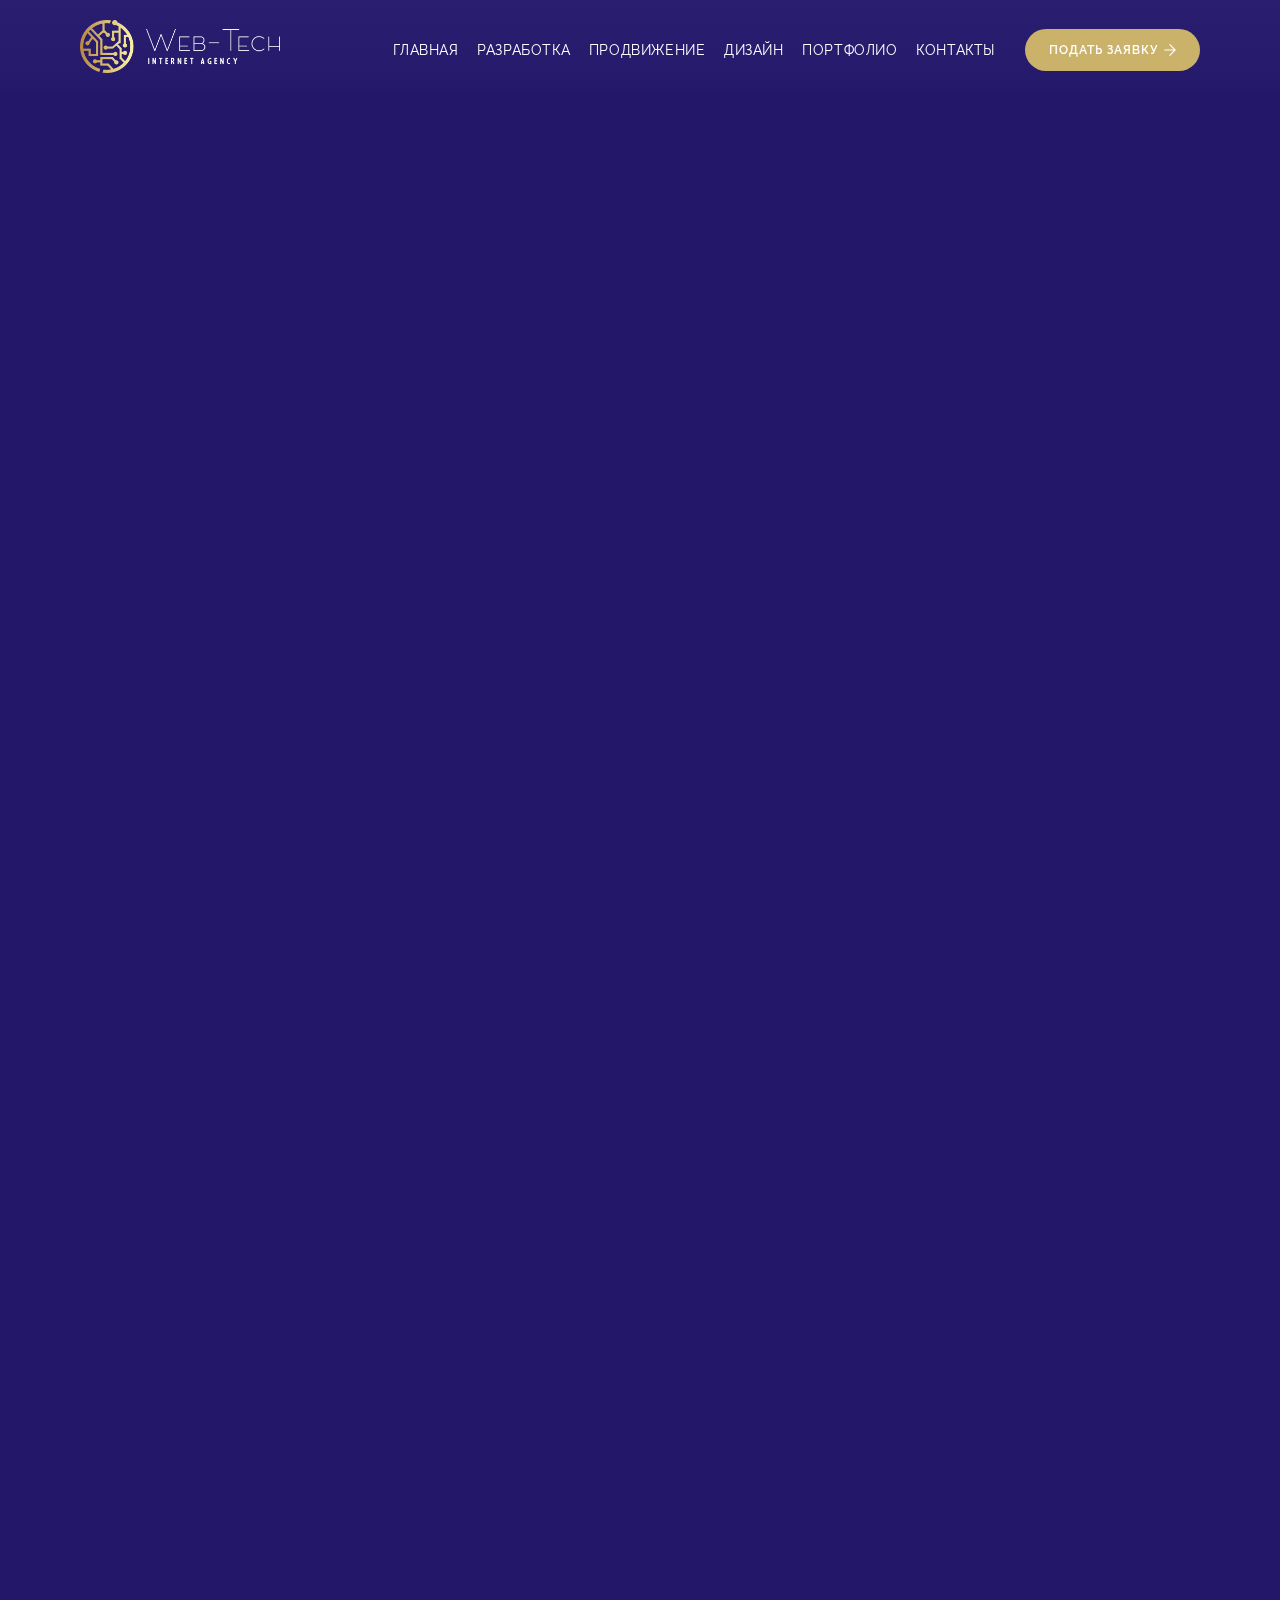
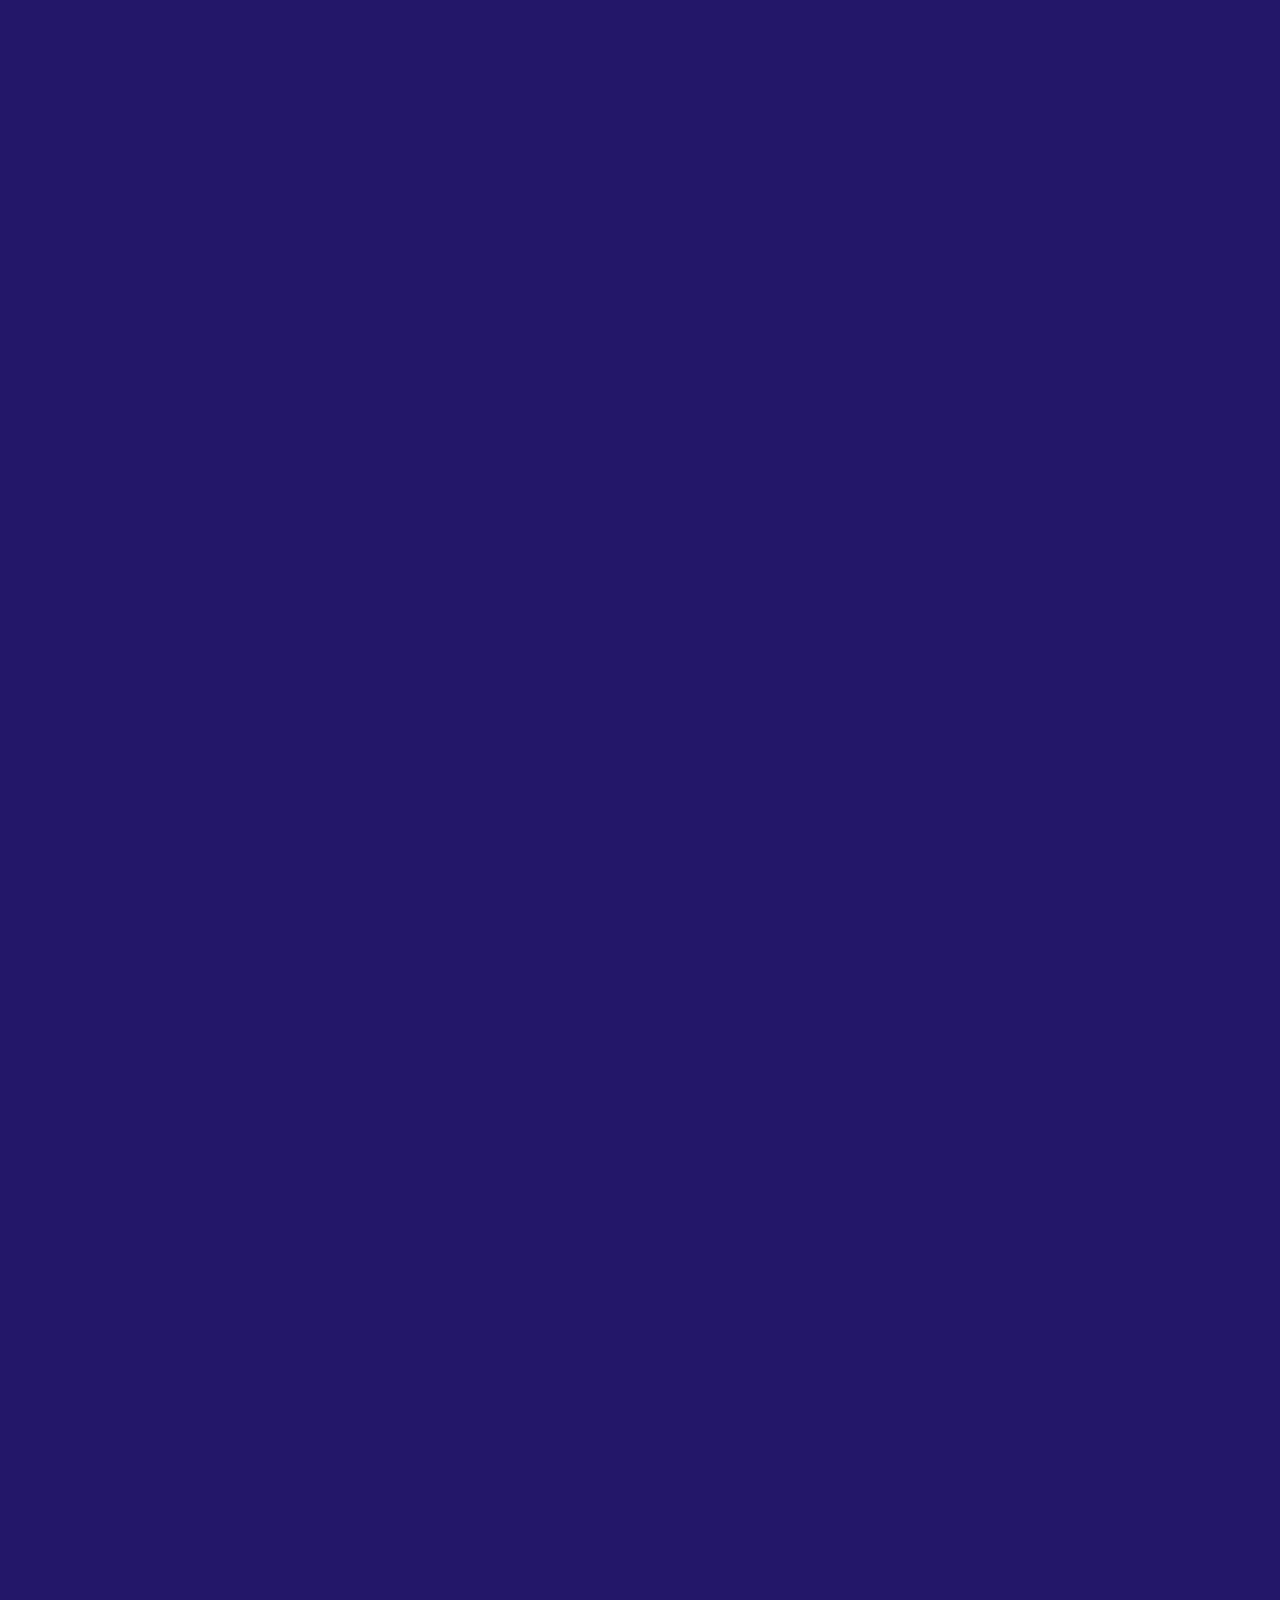
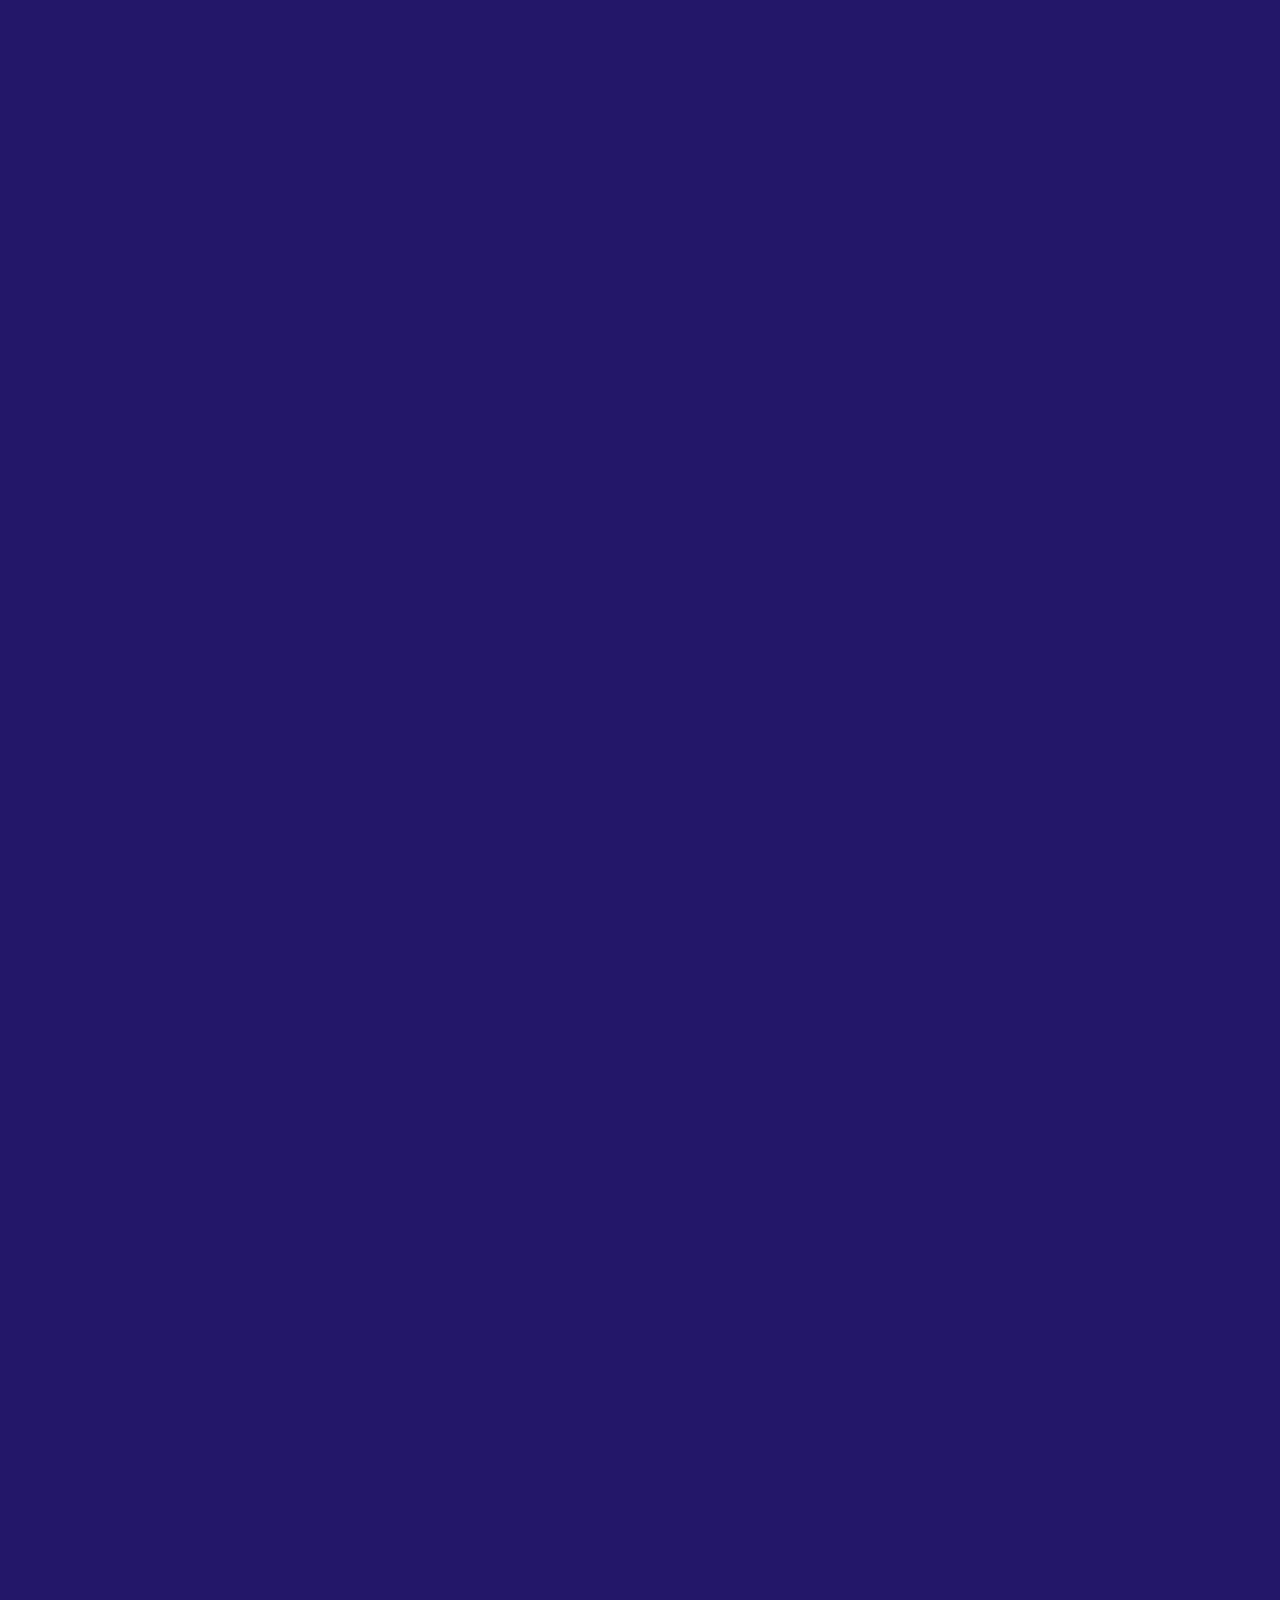
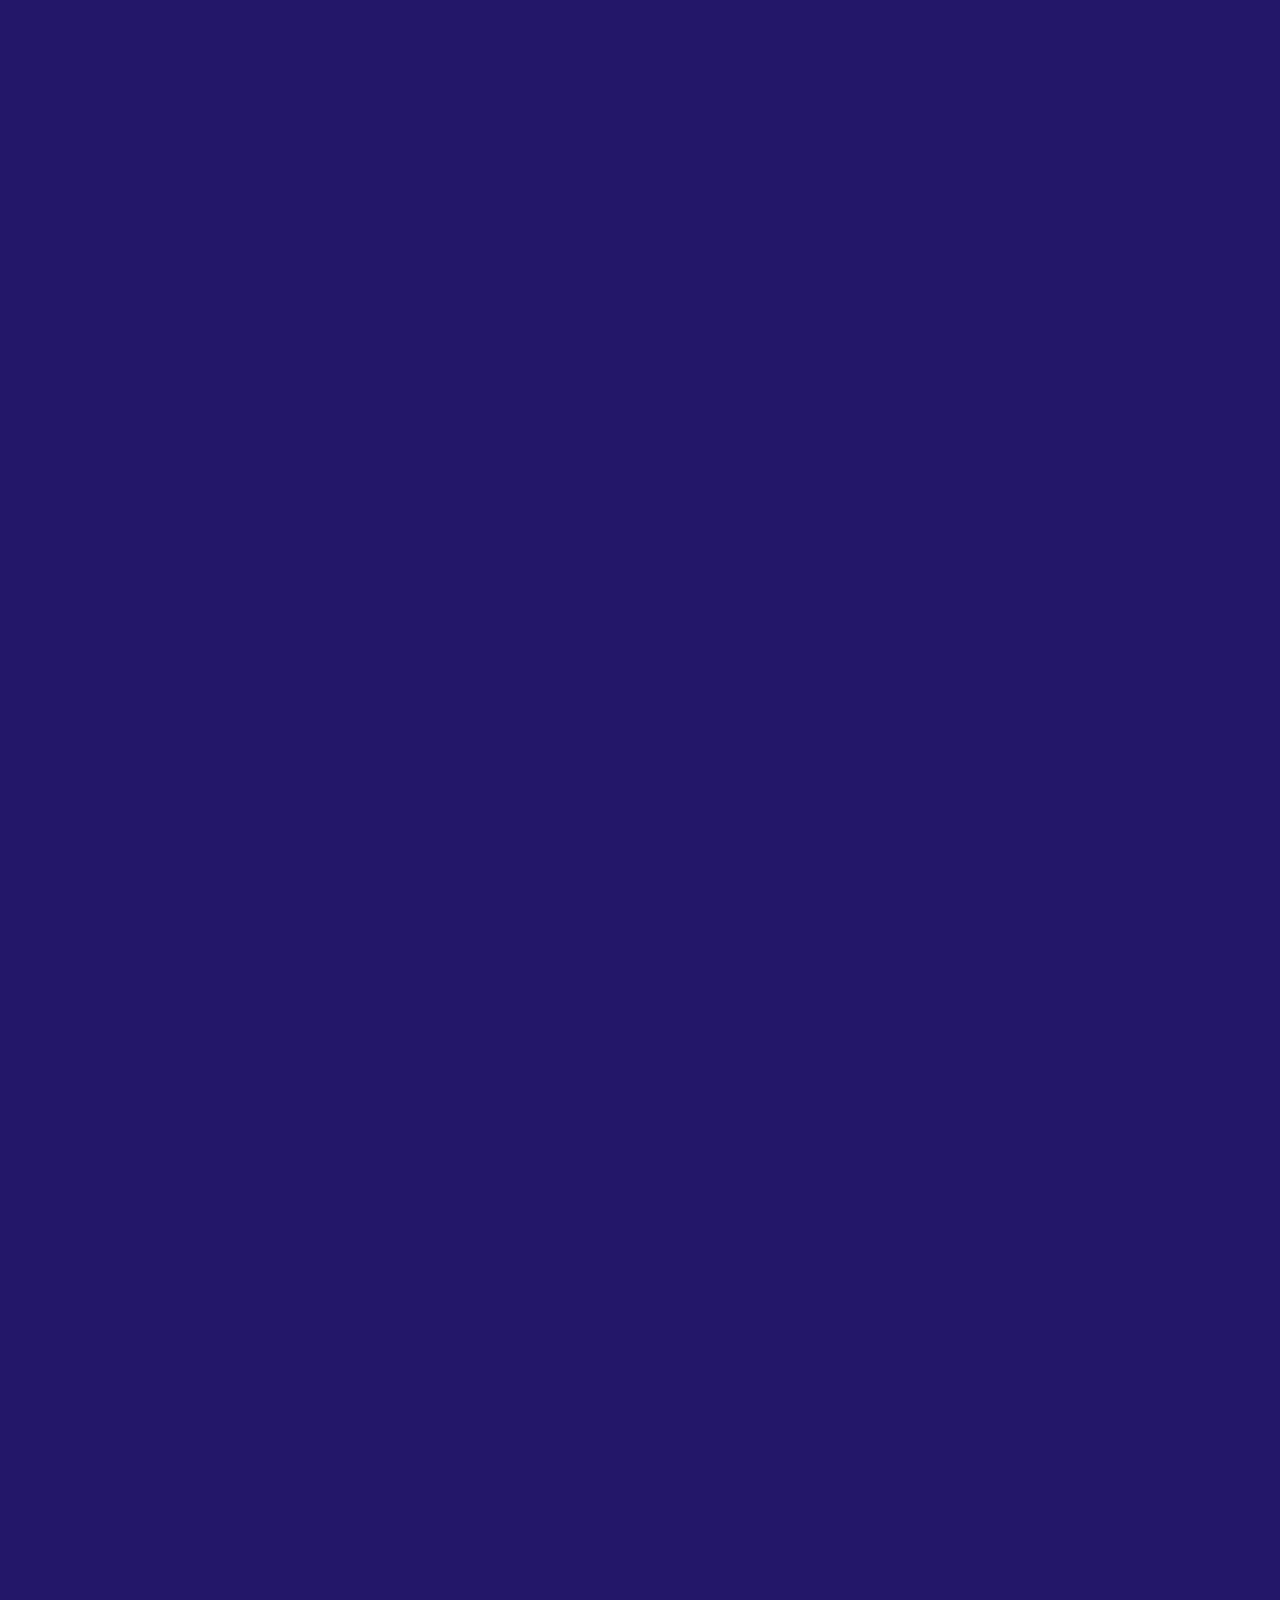
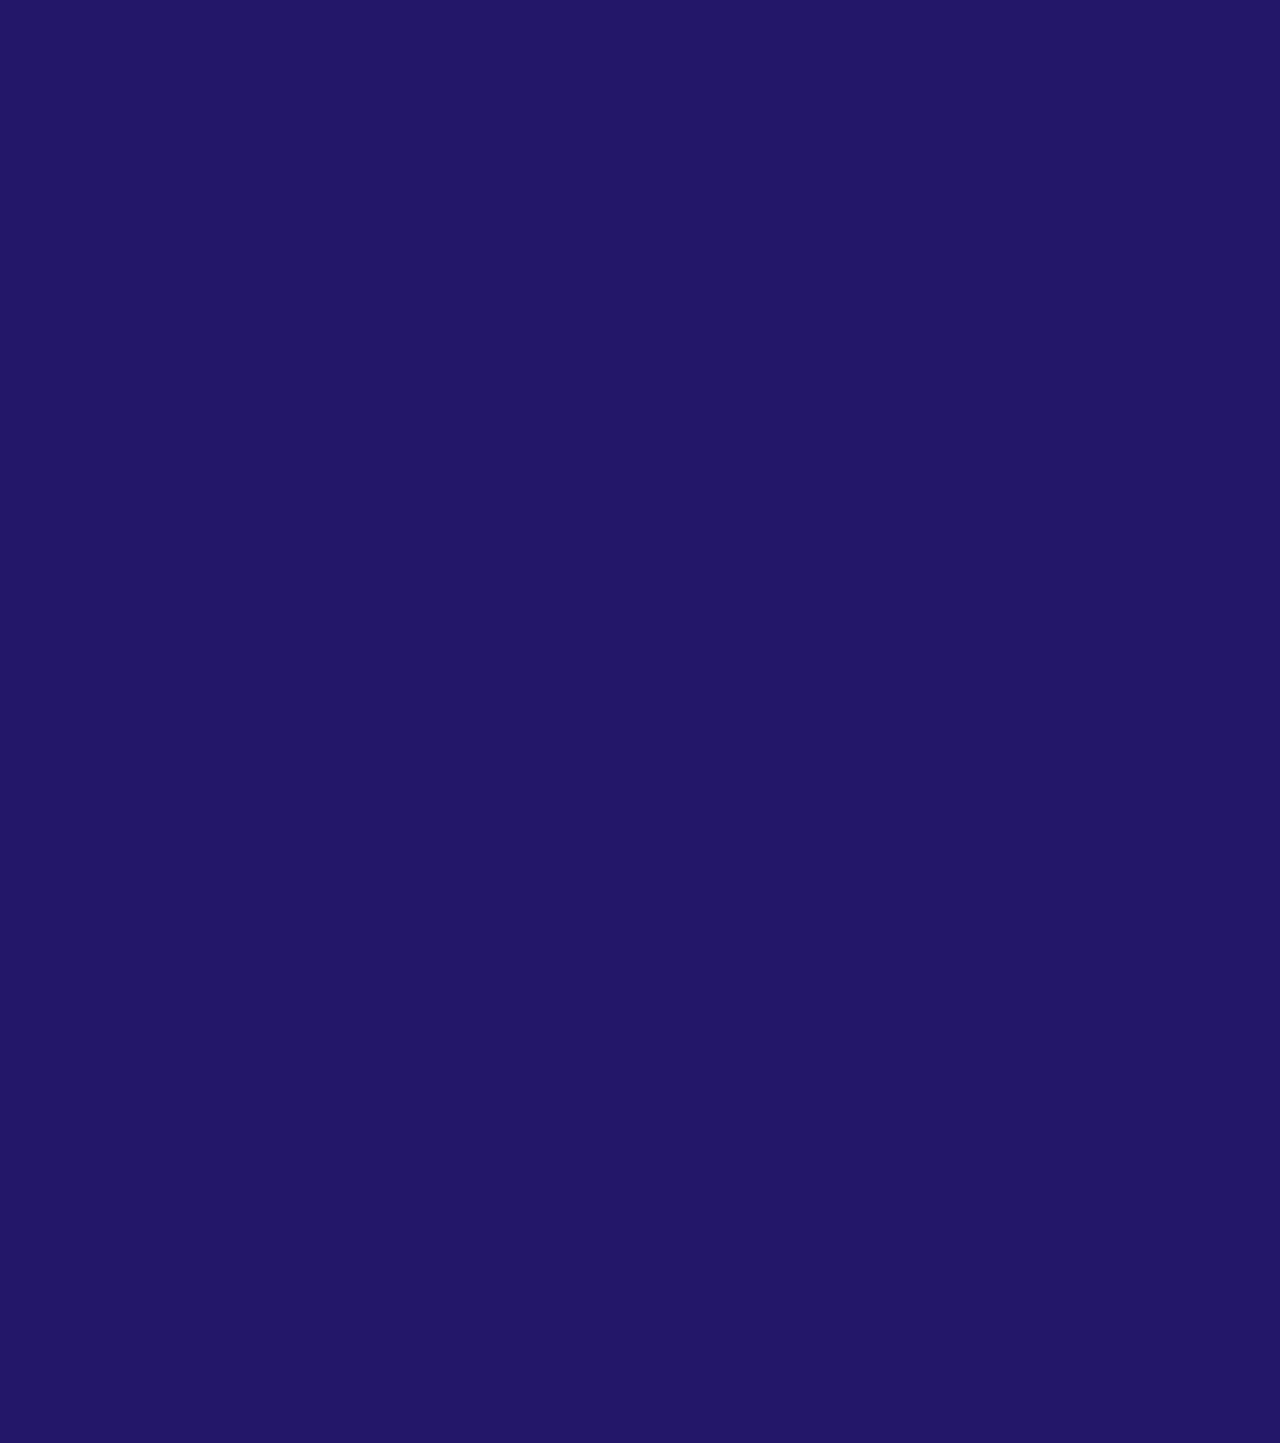
==== commit e7418f2d: "add" ====
--- a/index.html
+++ b/index.html
@@ -40,9 +40,6 @@
 								</a>
 						</div>
 						<div class="header--menu fade-in">
-							<div class="burger">
-								<span class="mid-line"></span>
-							</div>
 							<nav class="menu">
 								<ul class="list">
 									<li><a href="index.html">Главная</a></li>
@@ -50,22 +47,24 @@
 									<li><a href="faq/index.html">Продвижение</a></li>
 									<li><a href="blog/index.html">Дизайн</a></li>
 									<li><a href="gallery/index.html">Портфолио</a></li>
-									<li><a href="about/index.html">О нас</a></li>
+									<!-- <li><a href="about/index.html">О нас</a></li> -->
 									<li><a href="contact/index.html">Контакты</a></li>
 								</ul>
-
 							</nav>
 						</div>
 						<div class="header--button fade-in-right-2">
 							<a class="button">
-								<div class="text">
-									<span>Подать заявку</span>
-								</div>
+								<span>Подать заявку</span>
 								<div class="icon">
 									<svg class="svg--icon" viewBox="0 0 16 16" fill="none" xmlns="http://www.w3.org/2000/svg">
 										<path d="M6.8801 1.1199L12.9688 7.2086L0.791771 7.20823L0 8L0.791659 8.79166L12.9683 8.79168L6.88002 14.88L8 16L14.8801 9.11989L15.2082 8.79177L16 8L14.88 6.88001L8 9.48178e-07L6.8801 1.1199Z" />
 									</svg>
 								</div>
+							</a>
+							<a href="#menu" class="burger">
+								<span class="first"></span>
+								<span class="second"></span>
+								<span class="last"></span>
 							</a>
 						</div>
 					</div>
@@ -195,13 +194,11 @@
 							<p>
 								Наша команда занимаемся созданием и продвижением сайтов в интернете. Мы стараемся сделать из каждого посетителя <span>вашим</span> клиентом. Каждый разработанный нами проект поможет вам в вашей сфере бизнеса. 
 							</p>
-							<a href="#" class="button">
+							<a href="#" class="button watch-animation">
 								<span>Связаться с нами</span>
-								<div class="arrow--icon">
-									<svg class="svg--icon" viewBox="0 0 16 16" fill="none" xmlns="http://www.w3.org/2000/svg">
-										<path d="M6.8801 1.1199L12.9688 7.2086L0.791771 7.20823L0 8L0.791659 8.79166L12.9683 8.79168L6.88002 14.88L8 16L14.8801 9.11989L15.2082 8.79177L16 8L14.88 6.88001L8 9.48178e-07L6.8801 1.1199Z" />
-									</svg>
-								</div>
+								<svg class="svg--icon" viewBox="0 0 16 16" fill="none" xmlns="http://www.w3.org/2000/svg">
+									<path d="M6.8801 1.1199L12.9688 7.2086L0.791771 7.20823L0 8L0.791659 8.79166L12.9683 8.79168L6.88002 14.88L8 16L14.8801 9.11989L15.2082 8.79177L16 8L14.88 6.88001L8 9.48178e-07L6.8801 1.1199Z" />
+								</svg>
 							</a>
 						</div>
 						<div class="wrapper--right">
@@ -246,7 +243,7 @@
 						</a>
 						<a href="#" class="projects--item">
 							<div class="info">
-								<span>Стоматология</span>
+								<span>Медицина</span>
 								<span>Корпоративный сайт</span>
 							</div>
 							<div class="image">
@@ -320,14 +317,13 @@
 					<div class="list">
 						<div class="item watch-animation">
 							<div class="title">
-								<h3 class="h3">Аудит сайта</h3>
-								<h4 class="h4">Сайт подвергается анализу по 4 основным видам аудита</h4>
+								<h3 class="h3">Сайт на готовом шаблоне</h3>
+								<h4 class="h4">OpenCart, WordPress</h4>
 							</div>
 							<ul>
-								<li>SEO и технический аудит</li>
-								<li>Удобство и простота использования сайта</li>
-								<li>Маркетинговый аудит</li>
-								<li>Аудит контекстной рекламы</li>
+								<li>Удобная и современная админка</li>
+								<li>До 20 страниц</li>
+								<li>Адаптивная верстка</li>
 							</ul>
 							<div class="image">
 								<img src="img/icon-1.png" alt="#">
@@ -351,7 +347,7 @@
 						<div class="item watch-animation">
 							<div class="title">
 								<h3 class="h3">Разработка сайта</h3>
-								<h4 class="h4">Разрабатываем сайты на WordPress и 1CБитрикс</h4>
+								<h4 class="h4">Разрабатываем сайты на WordPress и Bitrix</h4>
 							</div>
 							<ul>
 								<li>Интернет магазин</li>
@@ -368,9 +364,9 @@
 								<h3 class="h3">Продвижение сайта</h3>
 							</div>
 							<ul>
-								<li>Комплексное продвижение</li>
+								<li>Маркетинговый анализ</li>
+								<li>Подготовка эффективного контента</li>
 								<li>Контекстная реклама</li>
-								<li>Продвижение в социальных сетях</li>
 								<li>Поисковое продвижение</li>
 							</ul>
 							<div class="image">
@@ -637,14 +633,120 @@
 					<h2 class="h2">Почему нет?</h2>
 					<h3 class="h3">Начните работу с нами прямо сейчас!</h3>
 					<div class="buttons">
-						<a href="#" class="button">Оставить заявку</a>
-						<a href="#" class="button button--white">Я хочу работать у вас</a>
+						<a href="#" class="button watch-animation">
+							<span>Оставить заявку</span>
+							<svg class="svg--icon" viewBox="0 0 16 16" fill="none" xmlns="http://www.w3.org/2000/svg">
+								<path d="M6.8801 1.1199L12.9688 7.2086L0.791771 7.20823L0 8L0.791659 8.79166L12.9683 8.79168L6.88002 14.88L8 16L14.8801 9.11989L15.2082 8.79177L16 8L14.88 6.88001L8 9.48178e-07L6.8801 1.1199Z" />
+							</svg>
+						</a>
+						<a href="#" class="button button--white watch-animation">
+							<span>Я хочу работать у вас</span>
+							<svg class="svg--icon" viewBox="0 0 16 16" fill="none" xmlns="http://www.w3.org/2000/svg">
+								<path d="M6.8801 1.1199L12.9688 7.2086L0.791771 7.20823L0 8L0.791659 8.79166L12.9683 8.79168L6.88002 14.88L8 16L14.8801 9.11989L15.2082 8.79177L16 8L14.88 6.88001L8 9.48178e-07L6.8801 1.1199Z" />
+							</svg>
+						</a>
+					</div>
+				</div>
+			</div>
+		</section>
+		<section class="main--form form">
+			<div class="container">
+				<div class="row">
+					<h2 class="h2">С нами</h2>
+					<h3 class="h3"><span>Надежно!</span></h3>
+					<div class="wrapper">
+						<div class="wrapper--left">
+							<div class="info">
+								<div class="icon icon-1" data-rellax-speed="0.7"></div>
+								<div class="h4">Напишите нам</div>
+								<div class="text">
+									Заполните форму и мы свяжемся с вами в ближайшее время
+									<div class="icon icon-2 watch-animation"></div>
+								</div>
+							</div>
+							<div class="icon icon-3 rotate">
+								<svg xmlns="http://www.w3.org/2000/svg" width="32.323" height="33.239" viewBox="0 0 32.323 33.239">
+									<g transform="matrix(-0.259, -0.966, 0.966, -0.259, 4.667, 37.45)">
+										<g transform="translate(0 0)">
+											<g transform="translate(15.56 0)">
+												<path d="M1.236,32.8A1.234,1.234,0,0,1,0,31.565V1.236a1.236,1.236,0,0,1,2.471,0v30.33A1.234,1.234,0,0,1,1.236,32.8Z" transform="translate(0 0)" fill="#fff"></path>
+											</g>
+											<g transform="translate(0 16.271)">
+												<path d="M32.514,2.471H1.236A1.236,1.236,0,0,1,1.236,0H32.514a1.236,1.236,0,1,1,0,2.471Z" transform="translate(0 0)" fill="#fff"></path>
+											</g>
+										</g>
+									</g>
+								</svg>
+							</div>
+						</div>
+						<div class="wrapper--right">
+							<form action="#" class="form">
+								<input type="text" name="name" placeholder="ФИО" required>
+								<input id="phone_1" type="tel" name="tel" placeholder="+7 (___)___-__-__" required>
+								<input type="email" name="email" placeholder="Email">
+								<textarea name="info" id="info" cols="30" rows="10" placeholder="Какой продукт Вас заинтересовал? Опишите подробнее..."></textarea>
+								<div class="check">
+									<input type="checkbox" id="check" name="check">
+									<label for="check">
+										<span>
+											Даю согласие на обработку своих персональных данных в соответствии с 
+											<a href="#">Политикой о конфиденциальности</a>
+										</span>
+									</label>
+								</div>
+								<button class="button">Отправить заявку на проект</button>
+							</form>
+						</div>
 					</div>
 				</div>
 			</div>
 		</section>
 	</main>
-
+	<footer class="footer">
+		<div class="container">
+			<div class="row">
+				<div class="wrapper">
+					<nav class="footer--menu watch-animation">
+						<div class="title">Информация</div>
+						<ul class="list">
+							<li><a href="index.html">Главная</a></li>
+							<li><a href="blog/index.html">Разработка</a></li>
+							<li><a href="faq/index.html">Продвижение</a></li>
+							<li><a href="blog/index.html">Дизайн</a></li>
+							<li><a href="gallery/index.html">Портфолио</a></li>
+							<!-- <li><a href="about/index.html">О нас</a></li> -->
+							<li><a href="contact/index.html">Контакты</a></li>
+						</ul>
+					</nav>
+					<a href="index.html" class="logo">
+						<img class="watch-animation" src="img/logo/logo.png" alt="">
+					</a>
+					<nav class="footer--menu right watch-animation">
+						<div class="title">Услуги</div>
+						<ul class="list">
+							<li><a href="index.html">Разработка <br>Landing Page</a></li>
+							<li><a href="blog/index.html">Разработка <br>интернет-магазинов</a></li>
+							<li><a href="faq/index.html">Разработка <br>коропоративных сайтов</a></li>
+							<li><a href="gallery/index.html">Разработка дизайна сайта</a></li>
+							<li><a href="about/index.html">Аудит</a></li>
+							<li><a href="contact/index.html">Внедрение в Wordpress</a></li>
+						</ul>
+					</nav>
+				</div>
+			</div>
+		</div>
+		<div class="request">
+			<div class="container">
+				<div class="row">
+					<p class="request--info">Разработка, сопровождение и продвижение сайтов</p>
+					<div class="request--wrapper">
+						<div class="copyright">@ Все права защищены</div>
+						<div class="tg"><a href="//t.me/neotwalker_WebDev" target="_blank">@neotwalker_WebDev</a></div>
+					</div>
+				</div>
+			</div>
+		</div>
+	</footer>
 	<script src="js/scripts.min.js"></script>
 
 </body>
--- a/css/main.min.css
+++ b/css/main.min.css
@@ -1 +1 @@
-@font-face{font-family:raleway;font-style:normal;font-weight:100;src:url(../fonts/RalewayThin/RalewayThin.eot);src:url(../fonts/RalewayThin/RalewayThin.eot?#iefix) format("embedded-opentype"),url(../fonts/RalewayThin/RalewayThin.woff) format("woff"),url(../fonts/RalewayThin/RalewayThin.ttf) format("truetype")}@font-face{font-family:raleway;font-style:normal;font-weight:300;src:url(../fonts/RalewayLight/RalewayLight.eot);src:url(../fonts/RalewayLight/RalewayLight.eot?#iefix) format("embedded-opentype"),url(../fonts/RalewayLight/RalewayLight.woff) format("woff"),url(../fonts/RalewayLight/RalewayLight.ttf) format("truetype")}@font-face{font-family:raleway;font-style:normal;font-weight:400;src:url(../fonts/RalewayRegular/RalewayRegular.eot);src:url(../fonts/RalewayRegular/RalewayRegular.eot?#iefix) format("embedded-opentype"),url(../fonts/RalewayRegular/RalewayRegular.woff) format("woff"),url(../fonts/RalewayRegular/RalewayRegular.ttf) format("truetype")}@font-face{font-family:raleway;font-style:normal;font-weight:600;src:url(../fonts/RalewaySemiBold/RalewaySemiBold.eot);src:url(../fonts/RalewaySemiBold/RalewaySemiBold.eot?#iefix) format("embedded-opentype"),url(../fonts/RalewaySemiBold/RalewaySemiBold.woff) format("woff"),url(../fonts/RalewaySemiBold/RalewaySemiBold.ttf) format("truetype")}@font-face{font-family:raleway;font-style:normal;font-weight:700;src:url(../fonts/RalewayBold/RalewayBold.eot);src:url(../fonts/RalewayBold/RalewayBold.eot?#iefix) format("embedded-opentype"),url(../fonts/RalewayBold/RalewayBold.woff) format("woff"),url(../fonts/RalewayBold/RalewayBold.ttf) format("truetype")}@font-face{font-family:raleway;font-style:normal;font-weight:800;src:url(../fonts/RalewayExtraBold/RalewayExtraBold.eot);src:url(../fonts/RalewayExtraBold/RalewayExtraBold.eot?#iefix) format("embedded-opentype"),url(../fonts/RalewayExtraBold/RalewayExtraBold.woff) format("woff"),url(../fonts/RalewayExtraBold/RalewayExtraBold.ttf) format("truetype")}.owl-theme .owl-dots,.owl-theme .owl-nav{-webkit-tap-highlight-color:transparent;text-align:center}.owl-theme .owl-nav{margin-top:10px}.owl-theme .owl-nav [class*=owl-]{background:#d6d6d6;border-radius:3px;color:#fff;cursor:pointer;display:inline-block;font-size:14px;margin:5px;padding:4px 7px}.owl-theme .owl-nav [class*=owl-]:hover{background:#869791;color:#fff;text-decoration:none}.owl-theme .owl-nav .disabled{cursor:default;opacity:.5}.owl-theme .owl-nav.disabled+.owl-dots{margin-top:10px}.owl-theme .owl-dots .owl-dot{zoom:1;display:inline-block}.owl-theme .owl-dots .owl-dot span{-webkit-backface-visibility:visible;background:#d6d6d6;border-radius:30px;display:block;height:10px;margin:5px 7px;-webkit-transition:opacity .2s ease;-o-transition:opacity .2s ease;transition:opacity .2s ease;width:10px}.owl-theme .owl-dots .owl-dot.active span,.owl-theme .owl-dots .owl-dot:hover span{background:#869791}.owl-carousel,.owl-carousel .owl-item{-webkit-tap-highlight-color:transparent;position:relative}.owl-carousel{display:none;width:100%;z-index:1}.owl-carousel .owl-stage{position:relative;-ms-touch-action:pan-Y}.owl-carousel .owl-stage:after{clear:both;content:".";display:block;height:0;line-height:0;visibility:hidden}.owl-carousel .owl-stage-outer{overflow:hidden;position:relative;-webkit-transform:translateZ(0)}.owl-carousel .owl-item{-webkit-touch-callout:none;-webkit-backface-visibility:hidden;float:left;min-height:1px}.owl-carousel .owl-item img{display:block;-webkit-transform-style:preserve-3d;width:100%}.owl-carousel .owl-dots.disabled,.owl-carousel .owl-nav.disabled{display:none}.no-js .owl-carousel,.owl-carousel.owl-loaded{display:block}.owl-carousel .owl-dot,.owl-carousel .owl-nav .owl-next,.owl-carousel .owl-nav .owl-prev{cursor:pointer;cursor:hand;-webkit-user-select:none;-moz-user-select:none;-ms-user-select:none;user-select:none}.owl-carousel.owl-loading{display:block;opacity:0}.owl-carousel.owl-hidden{opacity:0}.owl-carousel.owl-refresh .owl-item{visibility:hidden}.owl-carousel.owl-drag .owl-item{-webkit-user-select:none;-moz-user-select:none;-ms-user-select:none;user-select:none}.owl-carousel.owl-grab{cursor:move;cursor:-webkit-grab;cursor:grab}.owl-carousel.owl-rtl{direction:rtl}.owl-carousel.owl-rtl .owl-item{float:right}.owl-carousel .animated{-webkit-animation-duration:1s;animation-duration:1s;-webkit-animation-fill-mode:both;animation-fill-mode:both}.owl-carousel .owl-animated-in{z-index:0}.owl-carousel .owl-animated-out{z-index:1}.owl-carousel .fadeOut{-webkit-animation-name:fadeOut;animation-name:fadeOut}@-webkit-keyframes fadeOut{0%{opacity:1}to{opacity:0}}@keyframes fadeOut{0%{opacity:1}to{opacity:0}}.owl-height{-webkit-transition:height .5s ease-in-out;-o-transition:height .5s ease-in-out;transition:height .5s ease-in-out}.owl-carousel .owl-item .owl-lazy{opacity:0;-webkit-transition:opacity .4s ease;-o-transition:opacity .4s ease;transition:opacity .4s ease}.owl-carousel .owl-item img.owl-lazy{-webkit-transform-style:preserve-3d;transform-style:preserve-3d}.owl-carousel .owl-video-wrapper{background:#000;height:100%;position:relative}.owl-carousel .owl-video-play-icon{-webkit-backface-visibility:hidden;background:url(owl.video.play.png) no-repeat;cursor:pointer;height:80px;left:50%;margin-left:-40px;margin-top:-40px;position:absolute;top:50%;transition:-webkit-transform .1s ease;-webkit-transition:-webkit-transform .1s ease;-o-transition:transform .1s ease;transition:transform .1s ease;transition:transform .1s ease,-webkit-transform .1s ease;width:80px;z-index:1}.owl-carousel .owl-video-play-icon:hover{-webkit-transform:scale(1.3);-ms-transform:scale(1.3);transform:scale(1.3)}.owl-carousel .owl-video-playing .owl-video-play-icon,.owl-carousel .owl-video-playing .owl-video-tn{display:none}.owl-carousel .owl-video-tn{background-position:50%;background-repeat:no-repeat;background-size:contain;height:100%;opacity:0;-webkit-transition:opacity .4s ease;-o-transition:opacity .4s ease;transition:opacity .4s ease}.owl-carousel .owl-video-frame{height:100%;position:relative;width:100%;z-index:1}@-webkit-keyframes FadeInLeft2{0%{opacity:0;-webkit-transform:translate3d(-75px,0,0);transform:translate3d(-75px,0,0)}to{opacity:1;-webkit-transform:none;transform:none}}@-webkit-keyframes FadeInRight1{0%{opacity:0;-webkit-transform:translate3d(50px,0,0);transform:translate3d(50px,0,0)}to{opacity:1;-webkit-transform:none;transform:none}}@-webkit-keyframes FadeInRight2{0%{opacity:0;-webkit-transform:translate3d(75px,0,0);transform:translate3d(75px,0,0)}to{opacity:1;-webkit-transform:none;transform:none}}@-webkit-keyframes FadeIn{0%{opacity:0}to{opacity:1}}@-webkit-keyframes ScaleDown1{0%{-webkit-transform:scale(1.3);transform:scale(1.3)}to{opacity:1;-webkit-transform:none;transform:none}}@-webkit-keyframes RotateIn{0%{-webkit-transform:rotate(-200deg);transform:rotate(-200deg);-webkit-transform-origin:center;transform-origin:center}to{opacity:1;-webkit-transform:none;transform:none;-webkit-transform-origin:center;transform-origin:center}}@-webkit-keyframes FadeInUp1{0%{opacity:0;-webkit-transform:translate3d(0,50px,0);transform:translate3d(0,50px,0)}to{opacity:1;-webkit-transform:none;transform:none}}@-webkit-keyframes FadeInUp2{0%{opacity:0;-webkit-transform:translate3d(0,75px,0);transform:translate3d(0,75px,0)}to{opacity:1;-webkit-transform:none;transform:none}}@-webkit-keyframes MaskFromLeft{0%{-webkit-clip-path:inset(0 100% 0 0);clip-path:inset(0 100% 0 0);opacity:1}to{-webkit-clip-path:inset(0 0 0 0);clip-path:inset(0 0 0 0);opacity:1}}@-webkit-keyframes FadeInDown2{0%{opacity:0;-webkit-transform:translate3d(0,-75px,0);transform:translate3d(0,-75px,0)}to{opacity:1;-webkit-transform:none;transform:none}}@-webkit-keyframes PulseIn4{0%{-webkit-transform:scaleX(1);transform:scaleX(1)}50%{-webkit-transform:scale3d(.9,.9,.9);transform:scale3d(.9,.9,.9)}to{opacity:1;-webkit-transform:none;transform:none}}@-webkit-keyframes SlideFromRight{0%{-webkit-transform:translateX(100%);transform:translateX(100%)}to{opacity:1;-webkit-transform:none;transform:none}}*{-webkit-box-sizing:border-box;box-sizing:border-box;margin:0;padding:0}:after,:before{-webkit-box-sizing:border-box;box-sizing:border-box}::-webkit-input-placeholder{color:#666;opacity:1}:-moz-placeholder,::-moz-placeholder{color:#666;opacity:1}:-ms-input-placeholder{color:#666;opacity:1}body input:focus:required:invalid,body textarea:focus:required:invalid{color:#666}body input:required:valid,body textarea:required:valid{color:#666}body,html{height:100%}body{-webkit-font-smoothing:antialiased;background-color:#231769;font-family:raleway,sans-serif;font-size:16px;line-height:1.65;min-width:320px;overflow-x:hidden;position:relative;text-rendering:optimizelegibility}.h2,body{color:#fff}.h2{font-size:60px;letter-spacing:-1.8px}.h2 span{background-image:-webkit-gradient(linear,left top,left bottom,from(#cbb26b),to(#cbb26b));background-image:-o-linear-gradient(#cbb26b,#cbb26b);background-image:linear-gradient(#cbb26b,#cbb26b);background-position:center 80%;background-repeat:no-repeat;background-size:100% 20%}.img-responsive{display:block;height:auto;max-width:100%}img{max-width:100%}.text-center{text-align:center}::-moz-selection{background-color:#cbb26b;color:#fff}::selection{background-color:#cbb26b;color:#fff}li,ul{list-style-type:none}a{text-decoration:none}.container{margin:0 auto;max-width:1600px}.container .row{padding-left:35px;padding-right:35px;width:100%}.menu .list{display:-webkit-box;display:-ms-flexbox;display:flex}.menu .list li{font-weight:300;line-height:1}.menu .list li:first-child a{margin-left:0}.menu .list li a{color:#fff;letter-spacing:.62px;margin-left:1.315em;opacity:.8;overflow:hidden;position:relative;text-transform:uppercase;-webkit-transition:color .3s ease,opacity .1s linear;-o-transition:color .3s ease,opacity .1s linear;transition:color .3s ease,opacity .1s linear;white-space:nowrap}.menu .list li a:after{bottom:-100%;content:"";display:block;height:1.5px;left:0;position:absolute;-webkit-transition:all .3s ease;-o-transition:all .3s ease;transition:all .3s ease;width:100%}.menu .list li:focus a,.menu .list li:hover a{color:#cbb26b;opacity:1}.menu .list li:focus a:after,.menu .list li:hover a:after{background-color:#cbb26b;bottom:-3px}.button{-webkit-box-pack:justify;-ms-flex-pack:justify;-webkit-box-align:center;-ms-flex-align:center;align-items:center;-webkit-animation-delay:.5s;animation-delay:.5s;-webkit-animation-duration:5s;animation-duration:5s;-webkit-animation-timing-function:cubic-bezier(.165,.84,.44,1);animation-timing-function:cubic-bezier(.165,.84,.44,1);background-color:#cbb26b;border:none;border-radius:37px;color:#fff;cursor:pointer;display:-webkit-inline-box;display:-ms-inline-flexbox;display:inline-flex;font-size:14px;font-weight:600;gap:5px;justify-content:space-between;letter-spacing:3px;line-height:1;outline:none;padding:15px 25px;position:relative;text-align:center;text-decoration:none;text-transform:uppercase;-webkit-transition:background-color .3s ease;-o-transition:background-color .3s ease;transition:background-color .3s ease}.button:focus,.button:hover{color:#fff}.button:hover{background-color:#be9e45}.button:active{background-color:#d8c691}.logo a{display:inline-block;max-width:250px;min-height:-webkit-fit-content;min-height:-moz-fit-content;min-height:fit-content;-webkit-transition:opacity .3s ease;-o-transition:opacity .3s ease;transition:opacity .3s ease;width:auto}.logo:focus,.logo:hover{opacity:.8}.header{padding:20px 0;position:relative;z-index:6}.header--overlay{background:transparent -webkit-gradient(linear,left bottom,left top,from(rgba(42,30,112,0)),color-stop(25%,rgba(42,30,112,.51)),to(#2a1e70));background:transparent -o-linear-gradient(bottom,rgba(42,30,112,0) 0,rgba(42,30,112,.51) 25%,#2a1e70 100%);background:transparent linear-gradient(0deg,rgba(42,30,112,0),rgba(42,30,112,.51) 25%,#2a1e70);left:0;position:fixed;right:0;top:0;z-index:9}.header--widget__wrap{-ms-flex-line-pack:center;-webkit-box-align:center;-ms-flex-align:center;align-content:center;align-items:center;display:-webkit-box;display:-ms-flexbox;display:flex;-ms-flex-wrap:wrap;flex-wrap:wrap;row-gap:10px;width:100%}.header--logo{-webkit-box-flex:1;-ms-flex-positive:1;-webkit-animation-duration:2.3s;animation-duration:2.3s;-webkit-animation-timing-function:cubic-bezier(.165,.84,.44,1);animation-timing-function:cubic-bezier(.165,.84,.44,1);flex-grow:1}.header--menu{-webkit-animation-duration:5s;animation-duration:5s;-webkit-animation-timing-function:cubic-bezier(.25,.46,.45,.94);animation-timing-function:cubic-bezier(.25,.46,.45,.94)}.header--menu .menu{margin-right:30px}.header--menu .burger{display:none}.header--button{-webkit-animation-duration:2.3s;animation-duration:2.3s;-webkit-animation-timing-function:cubic-bezier(.165,.84,.44,1);animation-timing-function:cubic-bezier(.165,.84,.44,1)}.header--button a{-webkit-box-pack:justify;-ms-flex-pack:justify;gap:5px;justify-content:space-between;padding:15px 24px}.header--button .icon,.header--button a{-webkit-box-align:center;-ms-flex-align:center;align-items:center;display:-webkit-box;display:-ms-flexbox;display:flex}.header--button .icon{-webkit-box-pack:center;-ms-flex-pack:center;justify-content:center}.header--button .icon svg{height:12px;width:12px}.header--button .icon svg *{fill:#fff}.arrows{-webkit-box-pack:justify;-ms-flex-pack:justify;bottom:0;height:300px;justify-content:space-between;position:absolute;top:0;width:100%;z-index:1}.arrows,.arrows--next,.arrows--prev{-webkit-box-align:center;-ms-flex-align:center;align-items:center;display:-webkit-box;display:-ms-flexbox;display:flex}.arrows--next,.arrows--prev{-webkit-box-pack:center;-ms-flex-pack:center;border:2px solid #fff;border-radius:50%;cursor:pointer;height:60px;justify-content:center;padding:10px;-webkit-transition:background-color .3s ease,border-color .3s ease;-o-transition:background-color .3s ease,border-color .3s ease;transition:background-color .3s ease,border-color .3s ease;width:60px}.arrows--next:focus,.arrows--next:hover,.arrows--prev:focus,.arrows--prev:hover{background-color:#fff;border-color:#2a1e70}.arrows--next:focus svg *,.arrows--next:hover svg *,.arrows--prev:focus svg *,.arrows--prev:hover svg *{fill:#2a1e70}.arrows--next:active,.arrows--prev:active{background-color:#cbb26b}.arrows--next:active svg *,.arrows--prev:active svg *{fill:#fff}.arrows--prev{left:0}.arrows--next{right:0}.arrows svg *{fill:#fff;-webkit-transition:fill .3s ease;-o-transition:fill .3s ease;transition:fill .3s ease}.main--header{-webkit-animation-timing-function:cubic-bezier(.165,.84,.44,1);animation-timing-function:cubic-bezier(.165,.84,.44,1);background-image:url(../img/bg-main.jpg);background-position:50%;background-repeat:no-repeat;height:100vh;margin-bottom:0;padding-top:290px}.main--header .icon{-webkit-animation-delay:.5s;animation-delay:.5s;-webkit-animation-duration:2.3s;animation-duration:2.3s;-webkit-animation-timing-function:cubic-bezier(.165,.84,.44,1);animation-timing-function:cubic-bezier(.165,.84,.44,1);display:inline-block;height:-webkit-fit-content;height:-moz-fit-content;height:fit-content;max-width:auto;position:absolute;width:auto;z-index:1}.main--header .icon-1{-webkit-animation-duration:3s;animation-duration:3s;-webkit-animation-timing-function:cubic-bezier(.165,.84,.44,1);animation-timing-function:cubic-bezier(.165,.84,.44,1);height:35px;left:30%;top:15%}.main--header .icon-2{left:15%;top:18%}.main--header .icon-3{bottom:30%;left:50px;opacity:1}.main--header .icon-4{-webkit-animation-delay:.9s;animation-delay:.9s;-webkit-animation-duration:4s;animation-duration:4s;-webkit-animation-timing-function:cubic-bezier(.165,.84,.44,1);animation-timing-function:cubic-bezier(.165,.84,.44,1);bottom:5%;left:25%}.main--header .icon-5{-webkit-animation-delay:.5s;animation-delay:.5s;-webkit-animation-timing-function:cubic-bezier(.165,.84,.44,1);animation-timing-function:cubic-bezier(.165,.84,.44,1);bottom:20%;left:45%}.main--header .icon-5,.main--header .icon-6{-webkit-animation-duration:3s;animation-duration:3s}.main--header .icon-6{-webkit-animation-delay:1.2s;animation-delay:1.2s;-webkit-animation-timing-function:cubic-bezier(.165,.84,.44,1);animation-timing-function:cubic-bezier(.165,.84,.44,1);bottom:50%;left:43%}.main--header .icon-7{opacity:1;right:50%;top:40%}.main--header .icon-8{-webkit-animation-delay:.6s;animation-delay:.6s;-webkit-animation-duration:2s;animation-duration:2s;-webkit-animation-timing-function:cubic-bezier(.165,.84,.44,1);animation-timing-function:cubic-bezier(.165,.84,.44,1);bottom:40%;right:40%}.main--header .icon-9{-webkit-animation-delay:1.4s;animation-delay:1.4s;-webkit-animation-timing-function:cubic-bezier(.165,.84,.44,1);animation-timing-function:cubic-bezier(.165,.84,.44,1);bottom:40%;right:20%}.main--header .icon-10,.main--header .icon-9{-webkit-animation-duration:3s;animation-duration:3s}.main--header .icon-10{-webkit-animation-delay:2.4s;animation-delay:2.4s;-webkit-animation-timing-function:cubic-bezier(.165,.84,.44,1);animation-timing-function:cubic-bezier(.165,.84,.44,1);height:-webkit-fit-content;height:-moz-fit-content;height:fit-content;left:-130px;opacity:1;top:430px}.main--header .icon-11{-webkit-animation-delay:2s;animation-delay:2s;-webkit-animation-duration:3s;animation-duration:3s;-webkit-animation-timing-function:cubic-bezier(.77,0,.175,1);animation-timing-function:cubic-bezier(.77,0,.175,1);bottom:20%;right:-130px}.main--header .icon-12{-webkit-animation-delay:2.7s;animation-delay:2.7s;-webkit-animation-duration:3s;animation-duration:3s;-webkit-animation-timing-function:cubic-bezier(.165,.84,.44,1);animation-timing-function:cubic-bezier(.165,.84,.44,1);left:-130px;top:200px}.main--header:before{background:transparent -webkit-gradient(linear,left top,right top,from(rgba(255,189,0,.35)),color-stop(50%,rgba(255,189,0,.35)),color-stop(50%,rgba(35,23,105,.35)),to(rgba(35,23,105,.35)));background:transparent -o-linear-gradient(left,rgba(255,189,0,.35) 0,rgba(255,189,0,.35) 50%,rgba(35,23,105,.35) 50%,rgba(35,23,105,.35) 100%);background:transparent linear-gradient(90deg,rgba(255,189,0,.35),rgba(255,189,0,.35) 50%,rgba(35,23,105,.35) 0,rgba(35,23,105,.35));content:"";display:inline-block;height:100%;left:0;position:absolute;top:0;width:100%;z-index:0}.main--header:after{background:transparent -webkit-gradient(linear,left top,left bottom,from(rgba(35,23,105,0)),color-stop(65%,rgba(35,23,105,.431)),to(#231769));background:transparent -o-linear-gradient(top,rgba(35,23,105,0) 0,rgba(35,23,105,.431) 65%,#231769 100%);background:transparent linear-gradient(180deg,rgba(35,23,105,0),rgba(35,23,105,.431) 65%,#231769);content:"";display:inline-block;height:100%;left:0;position:absolute;top:0;width:100%;z-index:0}.main--header .title{color:#fff;position:relative;width:43%;z-index:9}.main--header .title,.main--header .title--wrapper{-webkit-animation-duration:3s;animation-duration:3s;-webkit-animation-timing-function:cubic-bezier(.785,.135,.15,.86);animation-timing-function:cubic-bezier(.785,.135,.15,.86)}.main--header .title--wrapper .h1{font-size:100px;font-weight:700;letter-spacing:-6.6px;line-height:1em;text-transform:uppercase}.main--header .title--wrapper .h1 span{white-space:nowrap}.main--header .title--wrapper .h2{font-size:35px}.main--header .title--wrapper p{font-size:24px;margin-top:20px}.main--header .title--wrapper p span{display:block}.main--about{margin-bottom:0;margin-top:150px}.main--about .wrapper{-webkit-box-pack:justify;-ms-flex-pack:justify;color:#fff;display:-webkit-box;display:-ms-flexbox;display:flex;justify-content:space-between;position:relative}.main--about .wrapper .icon{-webkit-filter:blur(7px);filter:blur(7px);max-width:auto;position:absolute;-webkit-transition:-webkit-transform 1s ease;transition:-webkit-transform 1s ease;-o-transition:transform 1s ease;transition:transform 1s ease;transition:transform 1s ease,-webkit-transform 1s ease;width:auto}.main--about .wrapper .icon svg{display:inline-block;height:auto;width:100%}.main--about .wrapper .icon-1{left:-120px;top:0;z-index:-1}.main--about .wrapper .icon-2{left:-20p;top:120px}.main--about .wrapper .icon-3{-webkit-filter:blur(43px);filter:blur(43px);right:-150px;top:100px}.main--about .wrapper--left{-webkit-box-orient:vertical;-webkit-box-direction:normal;-webkit-box-pack:center;-ms-flex-pack:center;display:-webkit-box;display:-ms-flexbox;display:flex;-ms-flex-direction:column;flex-direction:column;justify-content:center}.main--about .wrapper--left .h2{margin-bottom:20px;max-width:360px}.main--about .wrapper--left p{-webkit-box-flex:1;-ms-flex-positive:1;flex-grow:1;font-size:24px;font-weight:300;letter-spacing:.78px;max-width:648px}.main--about .wrapper--left p span{background-image:-webkit-gradient(linear,left top,left bottom,from(#cbb26b),to(#cbb26b));background-image:-o-linear-gradient(#cbb26b,#cbb26b);background-image:linear-gradient(#cbb26b,#cbb26b);background-position:center 80%;background-repeat:no-repeat;background-size:100% 10%}.main--about .wrapper--left .button{height:-webkit-fit-content;height:-moz-fit-content;height:fit-content;margin-left:auto;max-width:300px}.main--about .wrapper--right{-webkit-animation-duration:3s;animation-duration:3s;-webkit-animation-timing-function:cubic-bezier(.165,.84,.44,1);animation-timing-function:cubic-bezier(.165,.84,.44,1);opacity:1;width:50%}.main--about .wrapper--right .image{border-radius:35px;-webkit-box-shadow:20px 30px 70px 0 rgba(0,0,0,.5);box-shadow:20px 30px 70px 0 rgba(0,0,0,.5);height:100%;overflow:hidden;-webkit-transition:all .3s ease-out;-o-transition:all .3s ease-out;transition:all .3s ease-out}.main--about .wrapper--right .image img{display:inline-block;height:100%;width:100%}.main--projects{margin-top:150px}.main--projects .h2{margin-bottom:40px;text-align:right}.main--projects .projects{-webkit-box-align:start;-ms-flex-align:start;align-items:flex-start;display:-webkit-box;display:-ms-flexbox;display:flex;-ms-flex-wrap:wrap;flex-wrap:wrap;gap:40px}.main--projects .projects--item{-webkit-box-orient:vertical;-webkit-box-direction:normal;-webkit-box-flex:1;-webkit-animation-duration:2s;animation-duration:2s;-webkit-animation-timing-function:cubic-bezier(.165,.84,.44,1);animation-timing-function:cubic-bezier(.165,.84,.44,1);display:-webkit-box;display:-ms-flexbox;display:flex;-ms-flex:1 1 calc(33% - 40px);flex:1 1 calc(33% - 40px);-ms-flex-direction:column;flex-direction:column;height:500px;max-width:33%;overflow:hidden;position:relative}.main--projects .projects--item:nth-child(2),.main--projects .projects--item:nth-child(5){margin-top:80px}.main--projects .projects--item:before{background:transparent -webkit-gradient(linear,left bottom,left top,from(rgba(42,30,112,0)),color-stop(65%,rgba(42,30,112,.51)),to(#2a1e70));background:transparent -o-linear-gradient(bottom,rgba(42,30,112,0) 0,rgba(42,30,112,.51) 65%,#2a1e70 100%);background:transparent linear-gradient(0deg,rgba(42,30,112,0),rgba(42,30,112,.51) 65%,#2a1e70);border-top-left-radius:24px;border-top-right-radius:24px;content:"";display:inline-block;height:50%;left:0;position:absolute;top:-50%;-webkit-transition:all .3s ease;-o-transition:all .3s ease;transition:all .3s ease;width:100%;z-index:1}.main--projects .projects--item:hover:before{top:-1px}.main--projects .projects--item:hover .info{opacity:1;top:20px;z-index:2}.main--projects .projects--item:hover .image img{-webkit-transform:scale(1.2);-ms-transform:scale(1.2);transform:scale(1.2)}.main--projects .projects--item:hover .image:after{height:100%}.main--projects .projects--item:hover .text{bottom:20px;opacity:1}.main--projects .projects--item .image{border-radius:25px;height:100%;overflow:hidden;position:relative;width:100%}.main--projects .projects--item .image:after{background:transparent -webkit-gradient(linear,left top,left bottom,from(rgba(42,30,112,0)),color-stop(65%,rgba(42,30,112,.51)),to(#2a1e70));background:transparent -o-linear-gradient(top,rgba(42,30,112,0) 0,rgba(42,30,112,.51) 65%,#2a1e70 100%);background:transparent linear-gradient(180deg,rgba(42,30,112,0),rgba(42,30,112,.51) 65%,#2a1e70);bottom:0;content:"";display:inline-block;height:50%;left:0;position:absolute;-webkit-transition:all .3s ease;-o-transition:all .3s ease;transition:all .3s ease;width:100%;z-index:0}.main--projects .projects--item .image img{border-bottom-left-radius:28px;border-bottom-right-radius:28px;display:block;min-height:100%;-o-object-fit:cover;object-fit:cover;-webkit-transition:-webkit-transform .3s ease;transition:-webkit-transform .3s ease;-o-transition:transform .3s ease;transition:transform .3s ease;transition:transform .3s ease,-webkit-transform .3s ease;width:100%}.main--projects .projects--item .info{color:#fff;margin:0 20px;opacity:0;position:absolute;top:0;-webkit-transition:all .3s ease;-o-transition:all .3s ease;transition:all .3s ease;z-index:1}.main--projects .projects--item .info span{border:1px solid #fff;border-radius:10px;font-weight:300;padding:4px 8px}.main--projects .projects--item .text{bottom:0;color:#fff;font-size:20px;font-weight:500;opacity:0;padding:0 20px;position:absolute;-webkit-transition:all .3s ease;-o-transition:all .3s ease;transition:all .3s ease;width:100%;z-index:1}.main--projects .projects--item .text .year{display:block;text-align:right}.main--projects .projects--more{-ms-flex-line-pack:end;-webkit-box-align:end;-ms-flex-align:end;align-content:flex-end;align-items:flex-end;display:-webkit-box;display:-ms-flexbox;display:flex;margin:auto auto 50px;max-width:20%;width:100%}.main--projects .projects--more:hover .link{color:#cbb26b}.main--projects .projects--more .wrapper{color:#fff;position:relative;width:100%}.main--projects .projects--more .wrapper .image{bottom:-55px;position:absolute;right:50px;width:auto}.main--projects .projects--more .wrapper .image,.main--projects .projects--more .wrapper .link{-webkit-animation-duration:3s;animation-duration:3s;-webkit-animation-timing-function:cubic-bezier(.165,.84,.44,1);animation-timing-function:cubic-bezier(.165,.84,.44,1)}.main--projects .projects--more .wrapper .link{position:relative;-webkit-transition:color .3s ease;-o-transition:color .3s ease;transition:color .3s ease;z-index:2}.main--projects .projects--more .wrapper .link--wrapper{-webkit-box-orient:vertical;-webkit-box-direction:normal;-webkit-box-align:end;-ms-flex-align:end;align-items:flex-end;background-color:#2a1e70;border-radius:25px;display:-webkit-box;display:-ms-flexbox;display:flex;-ms-flex-direction:column;flex-direction:column;padding:55px 70px 0 30px}.main--projects .projects--more .wrapper .link--wrapper .text{font-size:20px;font-weight:300;text-align:right}.main--projects .projects--more .wrapper .link--wrapper .count{display:-webkit-box;display:-ms-flexbox;display:flex;font-size:120px;gap:5px;max-height:200px}.main--projects .projects--more .wrapper .link--wrapper .count span{-webkit-box-align:center;-ms-flex-align:center;align-items:center;display:-webkit-box;display:-ms-flexbox;display:flex}.main--projects .projects--more .wrapper .link--wrapper .count span:last-child{font-weight:500}.main--projects .projects--more .wrapper .link--wrapper .count span:first-child{font-size:140px;font-weight:100;margin-top:30px}.main--advantages{margin-top:150px;overflow:hidden}.main--advantages .h2{line-height:1.2em;margin-bottom:40px;max-width:50%}.main--advantages .list{display:-webkit-box;display:-ms-flexbox;display:flex;gap:30px}.main--advantages .list .item{-webkit-box-flex:1;-webkit-box-orient:vertical;-webkit-box-direction:normal;-webkit-animation-delay:.2s;animation-delay:.2s;-webkit-animation-duration:2s;animation-duration:2s;-webkit-animation-timing-function:cubic-bezier(.165,.84,.44,1);animation-timing-function:cubic-bezier(.165,.84,.44,1);border-radius:25px;color:#fff;display:-webkit-box;display:-ms-flexbox;display:flex;-ms-flex:1 1 calc(25% - 30px);flex:1 1 calc(25% - 30px);-ms-flex-direction:column;flex-direction:column;min-height:450px;padding:20px;position:relative}.main--advantages .list .item:nth-child(2){-webkit-animation-delay:.4s;animation-delay:.4s;-webkit-animation-duration:4s;animation-duration:4s}.main--advantages .list .item:nth-child(3){-webkit-animation-delay:.6s;animation-delay:.6s;-webkit-animation-duration:6s;animation-duration:6s}.main--advantages .list .item:last-child{-webkit-animation-delay:.7s;animation-delay:.7s;-webkit-animation-duration:8s;animation-duration:8s}.main--advantages .list .item:before{background-color:transparent;border:40px solid #2a1e70;border-radius:100%;bottom:0;content:"";display:inline-block;height:50%;left:6%;margin:auto;position:absolute;top:0;width:88%;z-index:-1}.main--advantages .list .item:after{background:rgba(42,30,112,.502);border-radius:25px;content:"";display:inline-block;height:100%;left:0;position:absolute;top:0;width:100%;z-index:0}.main--advantages .list .item .title{border-bottom:1px solid #fff;margin-bottom:10px;min-height:105px;padding-bottom:10px;z-index:1}.main--advantages .list .item .title .h3{display:block;font-size:24px;font-weight:600;margin-bottom:10px}.main--advantages .list .item .title .h4{font-size:16px;max-width:85%}.main--advantages .list .item ul{counter-reset:orderedlist;margin-bottom:15px;margin-top:15px;z-index:1}.main--advantages .list .item ul li{-webkit-box-align:start;-ms-flex-align:start;align-items:flex-start;display:-webkit-box;display:-ms-flexbox;display:flex;gap:5px}.main--advantages .list .item ul li:before{content:counter(orderedlist);counter-increment:orderedlist;font-size:10px;font-weight:500}.main--advantages .list .item .image{margin:auto auto 0;z-index:1}.main--advantages .list .item .image img{height:220px;-o-object-fit:contain;object-fit:contain;width:100%}.main--reviews{margin-top:150px}.main--reviews .h2{margin-bottom:50px;position:relative}.main--reviews .icon{-webkit-filter:blur(7px);filter:blur(7px);max-width:auto;position:absolute;-webkit-transition:-webkit-transform 1s ease;transition:-webkit-transform 1s ease;-o-transition:transform 1s ease;transition:transform 1s ease;transition:transform 1s ease,-webkit-transform 1s ease;width:auto}.main--reviews .icon svg{display:inline-block;height:auto;width:100%}.main--reviews .icon-1{left:-120px;top:250px;z-index:-1}.main--reviews .icon-2{left:185px;top:500px;z-index:1}.main--reviews .icon-3{-webkit-filter:blur(43px);filter:blur(43px);right:-150px;top:100px}.main--faq{margin-top:150px}.main--faq .h2{margin-bottom:40px;text-align:center}.reviews .wrapper{position:relative}.reviews--carousel{z-index:1}.reviews--carousel .item{background-color:#2a1e70;border-radius:25px;border-style:solid;border-width:0;color:#fff;display:-webkit-box;display:-ms-flexbox;display:flex;gap:40px;margin:0 auto;max-width:80%;padding:20px}.reviews--carousel .item .image{background-color:#392998;border-radius:50%;height:105px;width:105px}.reviews--carousel .item .texts{-webkit-box-flex:calc(90% - 40px);-ms-flex:calc(90% - 40px);flex:calc(90% - 40px)}.reviews--carousel .item .texts .review{font-size:18px;line-height:24px;margin-bottom:20px}.reviews--carousel .item .texts .fio{font-weight:600}.faq--list{-webkit-box-orient:vertical;-webkit-box-direction:normal;display:-webkit-box;display:-ms-flexbox;display:flex;-ms-flex-direction:column;flex-direction:column;gap:18px;margin-bottom:59px}.faq--item{background-color:#2a1e70;border-radius:10px;padding:18px 22px 18px 29px}.faq--item .title{-webkit-box-align:center;-ms-flex-align:center;-webkit-box-pack:justify;-ms-flex-pack:justify;align-items:center;cursor:pointer;display:-webkit-box;display:-ms-flexbox;display:flex;justify-content:space-between;padding:0}.faq--item .title .h3{font-size:25px;font-weight:500;margin:0}.faq--item .title .icon{-webkit-box-align:center;-ms-flex-align:center;-webkit-box-pack:center;-ms-flex-pack:center;align-items:center;border-radius:50%;display:-webkit-box;display:-ms-flexbox;display:flex;height:51px;justify-content:center;-webkit-transition:-webkit-transform .5s;transition:-webkit-transform .5s;-o-transition:transform .5s;transition:transform .5s;transition:transform .5s,-webkit-transform .5s;width:51px}.faq--item__text{display:none;margin-top:30px;padding-top:20px}.faq--item__text p strong{font-weight:500}.faq--item:first-child .faq--item__text{display:block}.faq--item.active .title .icon{background:#231769;border:none;color:#fff;-webkit-transform:rotate(45deg);-ms-transform:rotate(45deg);transform:rotate(45deg)}.faq--item.active .title .icon svg *{fill:#fff}.owl-stage{-webkit-box-align:center;-ms-flex-align:center;align-items:center;display:-webkit-box;display:-ms-flexbox;display:flex}.svg--icon{height:16px;width:16px}.svg--icon *{fill:#fff}.watch-animation{-webkit-animation-duration:1s;animation-duration:1s;-webkit-animation-fill-mode:both;animation-fill-mode:both;-webkit-animation-timing-function:cubic-bezier(.19,1,.22,1);animation-timing-function:cubic-bezier(.19,1,.22,1);opacity:0}@keyframes FadeInLeft2{0%{opacity:0;-webkit-transform:translate3d(-75px,0,0);transform:translate3d(-75px,0,0)}to{opacity:1;-webkit-transform:none;transform:none}}.fade-in-left-2{-webkit-animation-name:FadeInLeft2;animation-name:FadeInLeft2}@keyframes FadeInRight1{0%{opacity:0;-webkit-transform:translate3d(50px,0,0);transform:translate3d(50px,0,0)}to{opacity:1;-webkit-transform:none;transform:none}}.fade-in-right-1{-webkit-animation-name:FadeInRight1;animation-name:FadeInRight1}@keyframes FadeInRight2{0%{opacity:0;-webkit-transform:translate3d(75px,0,0);transform:translate3d(75px,0,0)}to{opacity:1;-webkit-transform:none;transform:none}}.fade-in-right-2{-webkit-animation-name:FadeInRight2;animation-name:FadeInRight2}@keyframes FadeIn{0%{opacity:0}to{opacity:1}}.fade-in{-webkit-animation-name:FadeIn;animation-name:FadeIn}@keyframes ScaleDown1{0%{-webkit-transform:scale(1.3);transform:scale(1.3)}to{opacity:1;-webkit-transform:none;transform:none}}.scale-down-1{-webkit-animation-name:ScaleDown1;animation-name:ScaleDown1}@keyframes RotateIn{0%{-webkit-transform:rotate(-200deg);transform:rotate(-200deg);-webkit-transform-origin:center;transform-origin:center}to{opacity:1;-webkit-transform:none;transform:none;-webkit-transform-origin:center;transform-origin:center}}.rotate-in{-webkit-animation-name:RotateIn;animation-name:RotateIn}@keyframes FadeInUp1{0%{opacity:0;-webkit-transform:translate3d(0,50px,0);transform:translate3d(0,50px,0)}to{opacity:1;-webkit-transform:none;transform:none}}.fade-in-up-1{-webkit-animation-name:FadeInUp1;animation-name:FadeInUp1}@keyframes FadeInUp2{0%{opacity:0;-webkit-transform:translate3d(0,75px,0);transform:translate3d(0,75px,0)}to{opacity:1;-webkit-transform:none;transform:none}}.fade-in-up-2{-webkit-animation-name:FadeInUp2;animation-name:FadeInUp2}@keyframes MaskFromLeft{0%{-webkit-clip-path:inset(0 100% 0 0);clip-path:inset(0 100% 0 0);opacity:1}to{-webkit-clip-path:inset(0 0 0 0);clip-path:inset(0 0 0 0);opacity:1}}.mask-from-left{-webkit-animation-name:MaskFromLeft;animation-name:MaskFromLeft}@keyframes PulseIn4{0%{-webkit-transform:scaleX(1);transform:scaleX(1)}50%{-webkit-transform:scale3d(.9,.9,.9);transform:scale3d(.9,.9,.9)}to{opacity:1;-webkit-transform:none;transform:none}}.pulse-in-4{-webkit-animation-name:PulseIn4;animation-name:PulseIn4}@keyframes FadeInDown2{0%{opacity:0;-webkit-transform:translate3d(0,-75px,0);transform:translate3d(0,-75px,0)}to{opacity:1;-webkit-transform:none;transform:none}}.fade-in-down-2{-webkit-animation-name:FadeInDown2;animation-name:FadeInDown2}@keyframes SlideFromRight{0%{-webkit-transform:translateX(100%);transform:translateX(100%)}to{opacity:1;-webkit-transform:none;transform:none}}.slide-from-right{-webkit-animation-name:SlideFromRight;animation-name:SlideFromRight}+@font-face{font-family:raleway;font-style:normal;font-weight:100;src:url(../fonts/RalewayThin/RalewayThin.eot);src:url(../fonts/RalewayThin/RalewayThin.eot?#iefix) format("embedded-opentype"),url(../fonts/RalewayThin/RalewayThin.woff) format("woff"),url(../fonts/RalewayThin/RalewayThin.ttf) format("truetype")}@font-face{font-family:raleway;font-style:normal;font-weight:300;src:url(../fonts/RalewayLight/RalewayLight.eot);src:url(../fonts/RalewayLight/RalewayLight.eot?#iefix) format("embedded-opentype"),url(../fonts/RalewayLight/RalewayLight.woff) format("woff"),url(../fonts/RalewayLight/RalewayLight.ttf) format("truetype")}@font-face{font-family:raleway;font-style:normal;font-weight:400;src:url(../fonts/RalewayRegular/RalewayRegular.eot);src:url(../fonts/RalewayRegular/RalewayRegular.eot?#iefix) format("embedded-opentype"),url(../fonts/RalewayRegular/RalewayRegular.woff) format("woff"),url(../fonts/RalewayRegular/RalewayRegular.ttf) format("truetype")}@font-face{font-family:raleway;font-style:normal;font-weight:600;src:url(../fonts/RalewaySemiBold/RalewaySemiBold.eot);src:url(../fonts/RalewaySemiBold/RalewaySemiBold.eot?#iefix) format("embedded-opentype"),url(../fonts/RalewaySemiBold/RalewaySemiBold.woff) format("woff"),url(../fonts/RalewaySemiBold/RalewaySemiBold.ttf) format("truetype")}@font-face{font-family:raleway;font-style:normal;font-weight:700;src:url(../fonts/RalewayBold/RalewayBold.eot);src:url(../fonts/RalewayBold/RalewayBold.eot?#iefix) format("embedded-opentype"),url(../fonts/RalewayBold/RalewayBold.woff) format("woff"),url(../fonts/RalewayBold/RalewayBold.ttf) format("truetype")}@font-face{font-family:raleway;font-style:normal;font-weight:800;src:url(../fonts/RalewayExtraBold/RalewayExtraBold.eot);src:url(../fonts/RalewayExtraBold/RalewayExtraBold.eot?#iefix) format("embedded-opentype"),url(../fonts/RalewayExtraBold/RalewayExtraBold.woff) format("woff"),url(../fonts/RalewayExtraBold/RalewayExtraBold.ttf) format("truetype")}.owl-theme .owl-dots,.owl-theme .owl-nav{-webkit-tap-highlight-color:transparent;text-align:center}.owl-theme .owl-nav{margin-top:10px}.owl-theme .owl-nav [class*=owl-]{background:#d6d6d6;border-radius:3px;color:#fff;cursor:pointer;display:inline-block;font-size:14px;margin:5px;padding:4px 7px}.owl-theme .owl-nav [class*=owl-]:hover{background:#869791;color:#fff;text-decoration:none}.owl-theme .owl-nav .disabled{cursor:default;opacity:.5}.owl-theme .owl-nav.disabled+.owl-dots{margin-top:10px}.owl-theme .owl-dots .owl-dot{zoom:1;display:inline-block}.owl-theme .owl-dots .owl-dot span{-webkit-backface-visibility:visible;background:#d6d6d6;border-radius:30px;display:block;height:10px;margin:5px 7px;-webkit-transition:opacity .2s ease;-o-transition:opacity .2s ease;transition:opacity .2s ease;width:10px}.owl-theme .owl-dots .owl-dot.active span,.owl-theme .owl-dots .owl-dot:hover span{background:#869791}.owl-carousel,.owl-carousel .owl-item{-webkit-tap-highlight-color:transparent;position:relative}.owl-carousel{display:none;width:100%;z-index:1}.owl-carousel .owl-stage{position:relative;-ms-touch-action:pan-Y}.owl-carousel .owl-stage:after{clear:both;content:".";display:block;height:0;line-height:0;visibility:hidden}.owl-carousel .owl-stage-outer{overflow:hidden;position:relative;-webkit-transform:translateZ(0)}.owl-carousel .owl-item{-webkit-touch-callout:none;-webkit-backface-visibility:hidden;float:left;min-height:1px}.owl-carousel .owl-item img{display:block;-webkit-transform-style:preserve-3d;width:100%}.owl-carousel .owl-dots.disabled,.owl-carousel .owl-nav.disabled{display:none}.no-js .owl-carousel,.owl-carousel.owl-loaded{display:block}.owl-carousel .owl-dot,.owl-carousel .owl-nav .owl-next,.owl-carousel .owl-nav .owl-prev{cursor:pointer;cursor:hand;-webkit-user-select:none;-moz-user-select:none;-ms-user-select:none;user-select:none}.owl-carousel.owl-loading{display:block;opacity:0}.owl-carousel.owl-hidden{opacity:0}.owl-carousel.owl-refresh .owl-item{visibility:hidden}.owl-carousel.owl-drag .owl-item{-webkit-user-select:none;-moz-user-select:none;-ms-user-select:none;user-select:none}.owl-carousel.owl-grab{cursor:move;cursor:-webkit-grab;cursor:grab}.owl-carousel.owl-rtl{direction:rtl}.owl-carousel.owl-rtl .owl-item{float:right}.owl-carousel .animated{-webkit-animation-duration:1s;animation-duration:1s;-webkit-animation-fill-mode:both;animation-fill-mode:both}.owl-carousel .owl-animated-in{z-index:0}.owl-carousel .owl-animated-out{z-index:1}.owl-carousel .fadeOut{-webkit-animation-name:fadeOut;animation-name:fadeOut}@-webkit-keyframes fadeOut{0%{opacity:1}to{opacity:0}}@keyframes fadeOut{0%{opacity:1}to{opacity:0}}.owl-height{-webkit-transition:height .5s ease-in-out;-o-transition:height .5s ease-in-out;transition:height .5s ease-in-out}.owl-carousel .owl-item .owl-lazy{opacity:0;-webkit-transition:opacity .4s ease;-o-transition:opacity .4s ease;transition:opacity .4s ease}.owl-carousel .owl-item img.owl-lazy{-webkit-transform-style:preserve-3d;transform-style:preserve-3d}.owl-carousel .owl-video-wrapper{background:#000;height:100%;position:relative}.owl-carousel .owl-video-play-icon{-webkit-backface-visibility:hidden;background:url(owl.video.play.png) no-repeat;cursor:pointer;height:80px;left:50%;margin-left:-40px;margin-top:-40px;position:absolute;top:50%;transition:-webkit-transform .1s ease;-webkit-transition:-webkit-transform .1s ease;-o-transition:transform .1s ease;transition:transform .1s ease;transition:transform .1s ease,-webkit-transform .1s ease;width:80px;z-index:1}.owl-carousel .owl-video-play-icon:hover{-webkit-transform:scale(1.3);-ms-transform:scale(1.3);transform:scale(1.3)}.owl-carousel .owl-video-playing .owl-video-play-icon,.owl-carousel .owl-video-playing .owl-video-tn{display:none}.owl-carousel .owl-video-tn{background-position:50%;background-repeat:no-repeat;background-size:contain;height:100%;opacity:0;-webkit-transition:opacity .4s ease;-o-transition:opacity .4s ease;transition:opacity .4s ease}.owl-carousel .owl-video-frame{height:100%;position:relative;width:100%;z-index:1}@-webkit-keyframes FadeInLeft2{0%{opacity:0;-webkit-transform:translate3d(-75px,0,0);transform:translate3d(-75px,0,0)}to{opacity:1;-webkit-transform:none;transform:none}}@-webkit-keyframes FadeInRight1{0%{opacity:0;-webkit-transform:translate3d(50px,0,0);transform:translate3d(50px,0,0)}to{opacity:1;-webkit-transform:none;transform:none}}@-webkit-keyframes FadeInRight2{0%{opacity:0;-webkit-transform:translate3d(75px,0,0);transform:translate3d(75px,0,0)}to{opacity:1;-webkit-transform:none;transform:none}}@-webkit-keyframes FadeIn{0%{opacity:0}to{opacity:1}}@-webkit-keyframes ScaleDown1{0%{-webkit-transform:scale(1.3);transform:scale(1.3)}to{opacity:1;-webkit-transform:none;transform:none}}@-webkit-keyframes RotateIn{0%{-webkit-transform:rotate(-200deg);transform:rotate(-200deg);-webkit-transform-origin:center;transform-origin:center}to{opacity:1;-webkit-transform:none;transform:none;-webkit-transform-origin:center;transform-origin:center}}@-webkit-keyframes FadeInUp1{0%{opacity:0;-webkit-transform:translate3d(0,50px,0);transform:translate3d(0,50px,0)}to{opacity:1;-webkit-transform:none;transform:none}}@-webkit-keyframes FadeInUp2{0%{opacity:0;-webkit-transform:translate3d(0,75px,0);transform:translate3d(0,75px,0)}to{opacity:1;-webkit-transform:none;transform:none}}@-webkit-keyframes MaskFromLeft{0%{-webkit-clip-path:inset(0 100% 0 0);clip-path:inset(0 100% 0 0);opacity:1}to{-webkit-clip-path:inset(0 0 0 0);clip-path:inset(0 0 0 0);opacity:1}}@-webkit-keyframes FadeInDown2{0%{opacity:0;-webkit-transform:translate3d(0,-75px,0);transform:translate3d(0,-75px,0)}to{opacity:1;-webkit-transform:none;transform:none}}@-webkit-keyframes PulseIn4{0%{-webkit-transform:scaleX(1);transform:scaleX(1)}50%{-webkit-transform:scale3d(.9,.9,.9);transform:scale3d(.9,.9,.9)}to{opacity:1;-webkit-transform:none;transform:none}}@-webkit-keyframes SlideFromRight{0%{-webkit-transform:translateX(100%);transform:translateX(100%)}to{opacity:1;-webkit-transform:none;transform:none}}@-webkit-keyframes SlideFromBot{0%{-webkit-transform:translateY(100%);transform:translateY(100%)}to{opacity:1;-webkit-transform:none;transform:none}}*{-webkit-box-sizing:border-box;box-sizing:border-box;margin:0;padding:0}:after,:before{-webkit-box-sizing:border-box;box-sizing:border-box}::-webkit-input-placeholder{color:#fff;opacity:1}:-moz-placeholder,::-moz-placeholder{color:#fff;opacity:1}:-ms-input-placeholder{color:#fff;opacity:1}body input:focus:required:invalid,body textarea:focus:required:invalid{border:1px solid #cf2e2e;color:#cf2e2e}body input:required:valid,body textarea:required:valid{border:1px solid #61ce70;color:#61ce70}input:-webkit-autofill,input:-webkit-autofill:focus,input:-webkit-autofill:hover,select:-webkit-autofill,select:-webkit-autofill:focus,select:-webkit-autofill:hover,textarea:-webkit-autofill,textarea:-webkit-autofill:focus,textarea:-webkit-autofill:hover{-webkit-text-fill-color:#61ce70;border:1px solid #61ce70;-webkit-box-shadow:inset 0 0 0 1000px #2a1e70}body,html{height:100%}body,html{overflow-x:hidden}body{-webkit-font-smoothing:antialiased;background-color:#231769;color:#fff;font-size:16px;line-height:1.45;min-width:320px;position:relative;text-rendering:optimizelegibility}body,button,input,option,select,textarea{font-family:raleway,sans-serif}.h2{font-size:60px;letter-spacing:-1.8px}.h3{letter-spacing:-.5px}.h1,.h2,.h3,.h4,.h5,.h6{color:#fff}.h1 span,.h2 span,.h3 span,.h4 span,.h5 span,.h6 span{background-image:-webkit-gradient(linear,left top,left bottom,from(#cbb26b),to(#cbb26b));background-image:-o-linear-gradient(#cbb26b,#cbb26b);background-image:linear-gradient(#cbb26b,#cbb26b);background-position:center 80%;background-repeat:no-repeat;background-size:100% 20%}.img-responsive{display:block;height:auto;max-width:100%}img{max-width:100%}.text-center{text-align:center}::-moz-selection{background-color:#cbb26b;color:#fff}::selection{background-color:#cbb26b;color:#fff}li,ul{list-style-type:none}a{text-decoration:none}a,a span{letter-spacing:1px}.container{margin:0 auto;max-width:1600px}.container .row{padding-left:35px;padding-right:35px;width:100%}.menu .list{display:-webkit-box;display:-ms-flexbox;display:flex}.menu .list li{font-weight:500;line-height:1}.menu .list li:first-child a{margin-left:0}.menu .list li a{color:#fff;letter-spacing:.62px;margin-left:1.315em;overflow:hidden;position:relative;text-transform:uppercase;-webkit-transition:color .3s ease,opacity .1s linear;-o-transition:color .3s ease,opacity .1s linear;transition:color .3s ease,opacity .1s linear;white-space:nowrap}.menu .list li a:after{bottom:-100%;content:"";display:block;height:1.5px;left:0;position:absolute;-webkit-transition:all .3s ease;-o-transition:all .3s ease;transition:all .3s ease;width:100%}.menu .list li:focus a,.menu .list li:hover a{color:#cbb26b;opacity:1}.menu .list li:focus a:after,.menu .list li:hover a:after{background-color:#cbb26b;bottom:-3px}.button{-webkit-box-pack:justify;-ms-flex-pack:justify;-webkit-box-align:center;-ms-flex-align:center;align-items:center;-webkit-animation-delay:.5s;animation-delay:.5s;-webkit-animation-duration:5s;animation-duration:5s;-webkit-animation-timing-function:cubic-bezier(.165,.84,.44,1);animation-timing-function:cubic-bezier(.165,.84,.44,1);background-color:#cbb26b;border:none;border-radius:37px;color:#fff;cursor:pointer;display:-webkit-inline-box;display:-ms-inline-flexbox;display:inline-flex;font-size:14px;font-weight:600;gap:5px;justify-content:space-between;letter-spacing:3px;line-height:1;outline:none;padding:15px 25px;position:relative;text-align:center;text-decoration:none;text-transform:uppercase;-webkit-transition:background-color .3s ease;-o-transition:background-color .3s ease;transition:background-color .3s ease}.button:focus,.button:hover{color:#fff}.button:hover{background-color:#be9e45}.button:active{background-color:#d8c691}.button--white{background-color:#fff;color:#2a1e70;-webkit-transition:all .3s ease;-o-transition:all .3s ease;transition:all .3s ease}.button--white svg *{fill:#2a1e70;-webkit-transition:fill .3s ease;-o-transition:fill .3s ease;transition:fill .3s ease}.button--white:hover svg *{fill:#fff}.logo a{display:inline-block;max-width:250px;min-height:-webkit-fit-content;min-height:-moz-fit-content;min-height:fit-content;-webkit-transition:opacity .3s ease;-o-transition:opacity .3s ease;transition:opacity .3s ease;width:auto}.logo:focus,.logo:hover{opacity:.8}.header{padding:20px 0;position:relative;z-index:6}.header--overlay{background:transparent -webkit-gradient(linear,left bottom,left top,from(rgba(42,30,112,0)),color-stop(25%,rgba(42,30,112,.51)),to(#2a1e70));background:transparent -o-linear-gradient(bottom,rgba(42,30,112,0) 0,rgba(42,30,112,.51) 25%,#2a1e70 100%);background:transparent linear-gradient(0deg,rgba(42,30,112,0),rgba(42,30,112,.51) 25%,#2a1e70);left:0;position:fixed;right:0;top:0;z-index:9}.header--widget__wrap{-ms-flex-line-pack:center;-webkit-box-align:center;-ms-flex-align:center;align-content:center;align-items:center;display:-webkit-box;display:-ms-flexbox;display:flex;-ms-flex-wrap:wrap;flex-wrap:wrap;row-gap:10px;width:100%}.header--logo{-webkit-box-flex:1;-ms-flex-positive:1;-webkit-animation-duration:2.3s;animation-duration:2.3s;-webkit-animation-timing-function:cubic-bezier(.165,.84,.44,1);animation-timing-function:cubic-bezier(.165,.84,.44,1);flex-grow:1;z-index:1}.header--menu{-webkit-animation-duration:5s;animation-duration:5s;-webkit-animation-timing-function:cubic-bezier(.25,.46,.45,.94);animation-timing-function:cubic-bezier(.25,.46,.45,.94)}.header--menu .menu{margin-right:30px}.header--menu .burger{display:none}.header--button{-webkit-animation-duration:2.3s;animation-duration:2.3s;-webkit-animation-timing-function:cubic-bezier(.165,.84,.44,1);animation-timing-function:cubic-bezier(.165,.84,.44,1)}.header--button a{-webkit-box-pack:justify;-ms-flex-pack:justify;gap:5px;justify-content:space-between;padding:15px 24px}.header--button .icon,.header--button a{-webkit-box-align:center;-ms-flex-align:center;align-items:center;display:-webkit-box;display:-ms-flexbox;display:flex}.header--button .icon{-webkit-box-pack:center;-ms-flex-pack:center;justify-content:center}.header--button .icon svg{height:12px;width:12px}.header--button .icon svg *{fill:#fff}.header .burger{cursor:pointer;display:none;height:30px;overflow:hidden;position:relative;width:30px}.header .burger span{background-color:#fff;height:2px;left:50%;position:absolute;top:50%;-webkit-transform:translate(-50%,-50%);-ms-transform:translate(-50%,-50%);transform:translate(-50%,-50%);-webkit-transition:all .3s ease;-o-transition:all .3s ease;transition:all .3s ease;width:25px}.header .burger span:nth-of-type(2){top:calc(50% - 6px)}.header .burger span:nth-of-type(3){top:calc(50% + 6px)}.header .burger.open span{top:50%;-webkit-transform:translate(-50%) rotate(45deg);-ms-transform:translate(-50%) rotate(45deg);transform:translate(-50%) rotate(45deg)}.header .burger.open span:nth-of-type(2){display:none}.header .burger.open span:nth-of-type(3){top:50%;-webkit-transform:translate(-50%) rotate(-45deg);-ms-transform:translate(-50%) rotate(-45deg);transform:translate(-50%) rotate(-45deg)}.arrows{-webkit-box-pack:justify;-ms-flex-pack:justify;bottom:0;height:100%;justify-content:space-between;position:absolute;top:0;width:100%;z-index:1}.arrows,.arrows--next,.arrows--prev{-webkit-box-align:center;-ms-flex-align:center;align-items:center;display:-webkit-box;display:-ms-flexbox;display:flex}.arrows--next,.arrows--prev{-webkit-box-pack:center;-ms-flex-pack:center;border:2px solid #fff;border-radius:50%;cursor:pointer;height:60px;justify-content:center;padding:10px;-webkit-transition:background-color .3s ease,border-color .3s ease;-o-transition:background-color .3s ease,border-color .3s ease;transition:background-color .3s ease,border-color .3s ease;width:60px}.arrows--next:focus,.arrows--next:hover,.arrows--prev:focus,.arrows--prev:hover{background-color:#fff;border-color:#2a1e70}.arrows--next:focus svg *,.arrows--next:hover svg *,.arrows--prev:focus svg *,.arrows--prev:hover svg *{fill:#2a1e70}.arrows--next:active,.arrows--prev:active{background-color:#cbb26b}.arrows--next:active svg *,.arrows--prev:active svg *{fill:#fff}.arrows--prev{left:0}.arrows--next{right:0}.arrows svg *{fill:#fff;-webkit-transition:fill .3s ease;-o-transition:fill .3s ease;transition:fill .3s ease}.main--header{-webkit-animation-duration:4s!important;animation-duration:4s!important;-webkit-animation-timing-function:cubic-bezier(.165,.84,.44,1)!important;animation-timing-function:cubic-bezier(.165,.84,.44,1)!important;background-image:url(../img/bg-main.jpg);background-position:50%;background-repeat:no-repeat;height:100vh;margin-bottom:0;padding-top:290px;-webkit-transition:background .3s,border .3s,border-radius .3s,-webkit-box-shadow .3s;transition:background .3s,border .3s,border-radius .3s,-webkit-box-shadow .3s;-o-transition:background .3s,border .3s,border-radius .3s,box-shadow .3s;transition:background .3s,border .3s,border-radius .3s,box-shadow .3s;transition:background .3s,border .3s,border-radius .3s,box-shadow .3s,-webkit-box-shadow .3s}.main--header .icon{-webkit-animation-delay:.5s;animation-delay:.5s;-webkit-animation-duration:2.3s;animation-duration:2.3s;-webkit-animation-timing-function:cubic-bezier(.165,.84,.44,1);animation-timing-function:cubic-bezier(.165,.84,.44,1);display:inline-block;height:-webkit-fit-content;height:-moz-fit-content;height:fit-content;max-width:auto;position:absolute;width:auto;z-index:1}.main--header .icon-1{-webkit-animation-duration:3s;animation-duration:3s;-webkit-animation-timing-function:cubic-bezier(.165,.84,.44,1);animation-timing-function:cubic-bezier(.165,.84,.44,1);height:35px;left:30%;top:15%}.main--header .icon-2{left:15%;top:18%}.main--header .icon-3{bottom:30%;left:50px;opacity:1}.main--header .icon-4{-webkit-animation-delay:.9s;animation-delay:.9s;-webkit-animation-duration:4s;animation-duration:4s;-webkit-animation-timing-function:cubic-bezier(.165,.84,.44,1);animation-timing-function:cubic-bezier(.165,.84,.44,1);bottom:5%;left:25%}.main--header .icon-5{-webkit-animation-delay:.5s;animation-delay:.5s;-webkit-animation-timing-function:cubic-bezier(.165,.84,.44,1);animation-timing-function:cubic-bezier(.165,.84,.44,1);bottom:20%;left:45%}.main--header .icon-5,.main--header .icon-6{-webkit-animation-duration:3s;animation-duration:3s}.main--header .icon-6{-webkit-animation-delay:1.2s;animation-delay:1.2s;-webkit-animation-timing-function:cubic-bezier(.165,.84,.44,1);animation-timing-function:cubic-bezier(.165,.84,.44,1);bottom:50%;left:43%}.main--header .icon-7{opacity:1;right:50%;top:40%}.main--header .icon-8{-webkit-animation-delay:.6s;animation-delay:.6s;-webkit-animation-duration:2s;animation-duration:2s;-webkit-animation-timing-function:cubic-bezier(.165,.84,.44,1);animation-timing-function:cubic-bezier(.165,.84,.44,1);bottom:40%;right:40%}.main--header .icon-9{-webkit-animation-delay:1.4s;animation-delay:1.4s;-webkit-animation-timing-function:cubic-bezier(.165,.84,.44,1);animation-timing-function:cubic-bezier(.165,.84,.44,1);bottom:40%;right:20%}.main--header .icon-10,.main--header .icon-9{-webkit-animation-duration:3s;animation-duration:3s}.main--header .icon-10{-webkit-animation-delay:2.4s;animation-delay:2.4s;-webkit-animation-timing-function:cubic-bezier(.165,.84,.44,1);animation-timing-function:cubic-bezier(.165,.84,.44,1);height:-webkit-fit-content;height:-moz-fit-content;height:fit-content;left:-130px;opacity:1;top:430px}.main--header .icon-11{-webkit-animation-delay:2s;animation-delay:2s;-webkit-animation-duration:3s;animation-duration:3s;-webkit-animation-timing-function:cubic-bezier(.77,0,.175,1);animation-timing-function:cubic-bezier(.77,0,.175,1);bottom:20%;right:-130px}.main--header .icon-12{-webkit-animation-delay:2.7s;animation-delay:2.7s;-webkit-animation-duration:3s;animation-duration:3s;-webkit-animation-timing-function:cubic-bezier(.165,.84,.44,1);animation-timing-function:cubic-bezier(.165,.84,.44,1);left:-130px;top:200px}.main--header:before{background:transparent -webkit-gradient(linear,left top,right top,from(rgba(255,189,0,.35)),color-stop(50%,rgba(255,189,0,.35)),color-stop(50%,rgba(35,23,105,.35)),to(rgba(35,23,105,.35)));background:transparent -o-linear-gradient(left,rgba(255,189,0,.35) 0,rgba(255,189,0,.35) 50%,rgba(35,23,105,.35) 50%,rgba(35,23,105,.35) 100%);background:transparent linear-gradient(90deg,rgba(255,189,0,.35),rgba(255,189,0,.35) 50%,rgba(35,23,105,.35) 0,rgba(35,23,105,.35));content:"";display:inline-block;height:100%;left:0;position:absolute;top:0;width:100%;z-index:0}.main--header:after{background:transparent -webkit-gradient(linear,left top,left bottom,from(rgba(35,23,105,0)),color-stop(65%,rgba(35,23,105,.431)),to(#231769));background:transparent -o-linear-gradient(top,rgba(35,23,105,0) 0,rgba(35,23,105,.431) 65%,#231769 100%);background:transparent linear-gradient(180deg,rgba(35,23,105,0),rgba(35,23,105,.431) 65%,#231769);content:"";display:inline-block;height:100%;left:0;position:absolute;top:0;width:100%;z-index:0}.main--header .title{color:#fff;position:relative;width:43%;z-index:9}.main--header .title,.main--header .title--wrapper{-webkit-animation-duration:3s;animation-duration:3s;-webkit-animation-timing-function:cubic-bezier(.785,.135,.15,.86);animation-timing-function:cubic-bezier(.785,.135,.15,.86)}.main--header .title--wrapper .h1{font-size:100px;font-weight:700;letter-spacing:-6.6px;line-height:1em;text-transform:uppercase}.main--header .title--wrapper .h1 span{white-space:nowrap}.main--header .title--wrapper .h2{font-size:35px}.main--header .title--wrapper p{font-size:24px;margin-top:20px}.main--header .title--wrapper p span{display:block}.main--about{margin-bottom:0;margin-top:150px}.main--about .wrapper{-webkit-box-pack:justify;-ms-flex-pack:justify;color:#fff;display:-webkit-box;display:-ms-flexbox;display:flex;gap:40px;justify-content:space-between;position:relative}.main--about .wrapper .icon{-webkit-filter:blur(7px);filter:blur(7px);max-width:auto;position:absolute;-webkit-transition:-webkit-transform 1s ease;transition:-webkit-transform 1s ease;-o-transition:transform 1s ease;transition:transform 1s ease;transition:transform 1s ease,-webkit-transform 1s ease;width:auto}.main--about .wrapper .icon svg{display:inline-block;height:auto;width:100%}.main--about .wrapper .icon-1{left:-120px;top:0;z-index:-1}.main--about .wrapper .icon-2{left:-20px;top:120px}.main--about .wrapper .icon-3{-webkit-filter:blur(43px);filter:blur(43px);right:-150px;top:100px}.main--about .wrapper--left{-webkit-box-orient:vertical;-webkit-box-direction:normal;-webkit-box-pack:center;-ms-flex-pack:center;display:-webkit-box;display:-ms-flexbox;display:flex;-ms-flex-direction:column;flex-direction:column;justify-content:center}.main--about .wrapper--left .h2{margin-bottom:20px;max-width:360px}.main--about .wrapper--left p{-webkit-box-flex:1;-ms-flex-positive:1;flex-grow:1;font-size:24px;font-weight:300;letter-spacing:.78px;max-width:648px}.main--about .wrapper--left p span{background-image:-webkit-gradient(linear,left top,left bottom,from(#cbb26b),to(#cbb26b));background-image:-o-linear-gradient(#cbb26b,#cbb26b);background-image:linear-gradient(#cbb26b,#cbb26b);background-position:center 80%;background-repeat:no-repeat;background-size:100% 10%}.main--about .wrapper--left .button{-webkit-box-align:center;-ms-flex-align:center;-webkit-box-pack:justify;-ms-flex-pack:justify;align-items:center;-webkit-animation-duration:3s;animation-duration:3s;display:-webkit-box;display:-ms-flexbox;display:flex;justify-content:space-between;margin-left:auto;max-width:300px;width:100%}.main--about .wrapper--right{-webkit-animation-duration:3s;animation-duration:3s;-webkit-animation-timing-function:cubic-bezier(.165,.84,.44,1);animation-timing-function:cubic-bezier(.165,.84,.44,1);opacity:1;width:50%}.main--about .wrapper--right .image{border-radius:35px;-webkit-box-shadow:20px 30px 70px 0 rgba(0,0,0,.5);box-shadow:20px 30px 70px 0 rgba(0,0,0,.5);height:100%;overflow:hidden;-webkit-transition:all .3s ease-out;-o-transition:all .3s ease-out;transition:all .3s ease-out}.main--about .wrapper--right .image img{display:inline-block;height:100%;width:100%}.main--projects{margin-top:150px}.main--projects .h2{margin-bottom:40px;text-align:right}.main--projects .projects{-webkit-box-align:start;-ms-flex-align:start;align-items:flex-start;display:-webkit-box;display:-ms-flexbox;display:flex;-ms-flex-wrap:wrap;flex-wrap:wrap;gap:40px}.main--projects .projects--item{-webkit-box-orient:vertical;-webkit-box-direction:normal;-webkit-box-flex:1;-webkit-animation-duration:2s;animation-duration:2s;-webkit-animation-timing-function:cubic-bezier(.165,.84,.44,1);animation-timing-function:cubic-bezier(.165,.84,.44,1);display:-webkit-box;display:-ms-flexbox;display:flex;-ms-flex:1 1 calc(33% - 40px);flex:1 1 calc(33% - 40px);-ms-flex-direction:column;flex-direction:column;height:500px;max-width:33%;overflow:hidden;position:relative}.main--projects .projects--item:nth-child(2),.main--projects .projects--item:nth-child(5){margin-top:80px}.main--projects .projects--item:before{background:transparent -webkit-gradient(linear,left bottom,left top,from(rgba(42,30,112,0)),color-stop(65%,rgba(42,30,112,.51)),to(#2a1e70));background:transparent -o-linear-gradient(bottom,rgba(42,30,112,0) 0,rgba(42,30,112,.51) 65%,#2a1e70 100%);background:transparent linear-gradient(0deg,rgba(42,30,112,0),rgba(42,30,112,.51) 65%,#2a1e70);border-top-left-radius:24px;border-top-right-radius:24px;content:"";display:inline-block;height:50%;left:0;position:absolute;top:-50%;-webkit-transition:all .3s ease;-o-transition:all .3s ease;transition:all .3s ease;width:100%;z-index:1}.main--projects .projects--item:hover:before{top:-1px}.main--projects .projects--item:hover .info{opacity:1;top:20px;z-index:2}.main--projects .projects--item:hover .image img{-webkit-transform:scale(1.2);-ms-transform:scale(1.2);transform:scale(1.2)}.main--projects .projects--item:hover .image:after{height:100%}.main--projects .projects--item:hover .text{bottom:20px;opacity:1}.main--projects .projects--item .image{border-radius:25px;height:100%;overflow:hidden;position:relative;width:100%}.main--projects .projects--item .image:after{background:transparent -webkit-gradient(linear,left top,left bottom,from(rgba(42,30,112,0)),color-stop(65%,rgba(42,30,112,.51)),to(#2a1e70));background:transparent -o-linear-gradient(top,rgba(42,30,112,0) 0,rgba(42,30,112,.51) 65%,#2a1e70 100%);background:transparent linear-gradient(180deg,rgba(42,30,112,0),rgba(42,30,112,.51) 65%,#2a1e70);bottom:0;content:"";display:inline-block;height:50%;left:0;position:absolute;-webkit-transition:all .3s ease;-o-transition:all .3s ease;transition:all .3s ease;width:100%;z-index:0}.main--projects .projects--item .image img{border-bottom-left-radius:28px;border-bottom-right-radius:28px;display:block;min-height:100%;-o-object-fit:cover;object-fit:cover;-webkit-transition:-webkit-transform .3s ease;transition:-webkit-transform .3s ease;-o-transition:transform .3s ease;transition:transform .3s ease;transition:transform .3s ease,-webkit-transform .3s ease;width:100%}.main--projects .projects--item .info{color:#fff;margin:0 20px;opacity:0;position:absolute;top:0;-webkit-transition:all .3s ease;-o-transition:all .3s ease;transition:all .3s ease;z-index:1}.main--projects .projects--item .info span{border:1px solid #fff;border-radius:10px;font-weight:300;padding:4px 8px}.main--projects .projects--item .text{bottom:0;color:#fff;font-size:20px;font-weight:500;opacity:0;padding:0 20px;position:absolute;-webkit-transition:all .3s ease;-o-transition:all .3s ease;transition:all .3s ease;width:100%;z-index:1}.main--projects .projects--item .text .year{display:block;text-align:right}.main--projects .projects--more{-ms-flex-line-pack:end;-webkit-box-align:end;-ms-flex-align:end;align-content:flex-end;align-items:flex-end;display:-webkit-box;display:-ms-flexbox;display:flex;margin:auto auto 50px;max-width:20%;width:100%}.main--projects .projects--more:hover .link{color:#cbb26b}.main--projects .projects--more .wrapper{color:#fff;position:relative;width:100%}.main--projects .projects--more .wrapper .image{bottom:-55px;position:absolute;right:50px;width:auto}.main--projects .projects--more .wrapper .image,.main--projects .projects--more .wrapper .link{-webkit-animation-duration:3s;animation-duration:3s;-webkit-animation-timing-function:cubic-bezier(.165,.84,.44,1);animation-timing-function:cubic-bezier(.165,.84,.44,1)}.main--projects .projects--more .wrapper .link{position:relative;-webkit-transition:color .3s ease;-o-transition:color .3s ease;transition:color .3s ease;z-index:2}.main--projects .projects--more .wrapper .link--wrapper{-webkit-box-orient:vertical;-webkit-box-direction:normal;-webkit-box-align:end;-ms-flex-align:end;align-items:flex-end;background-color:#2a1e70;border-radius:25px;display:-webkit-box;display:-ms-flexbox;display:flex;-ms-flex-direction:column;flex-direction:column;padding:55px 70px 0 30px}.main--projects .projects--more .wrapper .link--wrapper .text{font-size:20px;font-weight:300;text-align:right}.main--projects .projects--more .wrapper .link--wrapper .count{display:-webkit-box;display:-ms-flexbox;display:flex;font-size:120px;gap:5px;max-height:200px}.main--projects .projects--more .wrapper .link--wrapper .count span{-webkit-box-align:center;-ms-flex-align:center;align-items:center;display:-webkit-box;display:-ms-flexbox;display:flex}.main--projects .projects--more .wrapper .link--wrapper .count span:last-child{font-weight:500}.main--projects .projects--more .wrapper .link--wrapper .count span:first-child{font-size:140px;font-weight:100;margin-top:30px}.main--advantages{margin-top:150px;overflow:hidden}.main--advantages .h2{line-height:1.2em;margin-bottom:40px;max-width:50%}.main--advantages .list{display:-webkit-box;display:-ms-flexbox;display:flex;gap:30px}.main--advantages .list .item{-webkit-box-flex:1;-webkit-box-orient:vertical;-webkit-box-direction:normal;-webkit-animation-delay:.2s;animation-delay:.2s;-webkit-animation-duration:2s;animation-duration:2s;-webkit-animation-timing-function:cubic-bezier(.165,.84,.44,1);animation-timing-function:cubic-bezier(.165,.84,.44,1);border-radius:25px;color:#fff;display:-webkit-box;display:-ms-flexbox;display:flex;-ms-flex:1 1 calc(25% - 30px);flex:1 1 calc(25% - 30px);-ms-flex-direction:column;flex-direction:column;min-height:450px;padding:20px;position:relative}.main--advantages .list .item:nth-child(2){-webkit-animation-delay:.4s;animation-delay:.4s;-webkit-animation-duration:4s;animation-duration:4s}.main--advantages .list .item:nth-child(3){-webkit-animation-delay:.6s;animation-delay:.6s;-webkit-animation-duration:4s;animation-duration:4s}.main--advantages .list .item:last-child{-webkit-animation-delay:.7s;animation-delay:.7s;-webkit-animation-duration:4s;animation-duration:4s}.main--advantages .list .item:before{background-color:transparent;border:40px solid #2a1e70;border-radius:100%;bottom:0;content:"";display:inline-block;height:50%;left:6%;margin:auto;position:absolute;top:0;width:88%;z-index:-1}.main--advantages .list .item:after{background:rgba(42,30,112,.502);border-radius:25px;content:"";display:inline-block;height:100%;left:0;position:absolute;top:0;width:100%;z-index:0}.main--advantages .list .item .title{border-bottom:1px solid hsla(0,0%,80%,.38);margin-bottom:10px;min-height:115px;padding-bottom:10px;z-index:1}.main--advantages .list .item .title .h3{display:block;font-size:24px;font-weight:600;margin-bottom:10px}.main--advantages .list .item .title .h4{font-size:16px;max-width:85%}.main--advantages .list .item ul{counter-reset:orderedlist;margin-bottom:15px;margin-top:15px;z-index:1}.main--advantages .list .item ul li{-webkit-box-align:start;-ms-flex-align:start;align-items:flex-start;display:-webkit-box;display:-ms-flexbox;display:flex;gap:5px}.main--advantages .list .item ul li:before{content:counter(orderedlist);counter-increment:orderedlist;font-size:10px;font-weight:500}.main--advantages .list .item .image{margin:auto auto 0;z-index:1}.main--advantages .list .item .image img{height:220px;-o-object-fit:contain;object-fit:contain;width:100%}.main--reviews{margin-top:150px}.main--reviews .h2{margin-bottom:50px;position:relative}.main--reviews .icon{-webkit-filter:blur(7px);filter:blur(7px);max-width:auto;position:absolute;-webkit-transition:-webkit-transform 1s ease;transition:-webkit-transform 1s ease;-o-transition:transform 1s ease;transition:transform 1s ease;transition:transform 1s ease,-webkit-transform 1s ease;width:auto}.main--reviews .icon svg{display:inline-block;height:auto;width:100%}.main--reviews .icon-1{left:-120px;top:250px;z-index:-1}.main--reviews .icon-2{left:185px;top:500px;z-index:1}.main--reviews .icon-3{-webkit-filter:blur(43px);filter:blur(43px);right:-150px;top:100px}.main--faq{margin-top:150px}.main--faq .h2{margin-bottom:40px;text-align:center}.main--why{background-color:#2a1e70;margin-top:100px;padding-bottom:100px;padding-top:100px;position:relative;z-index:1}.main--why .h2,.main--why .h3{text-align:center}.main--why .buttons{-webkit-box-pack:center;-ms-flex-pack:center;display:-webkit-box;display:-ms-flexbox;display:flex;gap:30px;justify-content:center;margin-top:30px}.main--why .buttons .button{-webkit-animation-duration:3s;animation-duration:3s}.main--form{margin-top:100px;position:relative;z-index:2}.main--form .h2,.main--form .h3{line-height:1}.main--form .h3{font-size:80px;margin-bottom:60px}.main--form .wrapper{display:-webkit-box;display:-ms-flexbox;display:flex;gap:40px;position:relative}.main--form .wrapper .icon{position:absolute;z-index:-1}.main--form .wrapper .icon-1{background:#cbb26b;-webkit-filter:blur(7px);filter:blur(7px);height:100px;left:50px;top:200px;width:100px}.main--form .wrapper .icon-2{-webkit-animation-delay:2s;animation-delay:2s;-webkit-animation-delay:.7s;animation-delay:.7s;-webkit-animation-duration:4s;animation-duration:4s;background:transparent;background-image:url(../img/arrow_form.svg);background-repeat:no-repeat;background-size:100%;-webkit-filter:blur(0);filter:blur(0);height:90px;left:auto;opacity:1;right:0;top:10px;width:160px;z-index:1}.main--form .wrapper .icon-3{bottom:30%;left:95%;z-index:1}.main--form .wrapper--left{-webkit-box-flex:1;-ms-flex:1 1 calc(50% - 40px);flex:1 1 calc(50% - 40px)}.main--form .wrapper--left .info{position:sticky;top:100px}.main--form .wrapper--left .info .h4{font-size:40px;font-weight:600}.main--form .wrapper--left .info .text{font-size:24px;max-width:380px}.main--form .wrapper--right{-webkit-box-flex:1;-ms-flex:1 1 calc(50% - 40px);flex:1 1 calc(50% - 40px);position:relative}form{-webkit-box-orient:vertical;-webkit-box-direction:normal;display:-webkit-box;display:-ms-flexbox;display:flex;-ms-flex-direction:column;flex-direction:column}form input,form select,form textarea{background-color:#2a1e70;border:none;border-radius:10px;color:#fff;font-size:24px;margin-bottom:20px;outline:none;padding:20px 24px;width:100%}form:focus{border:1px solid red;-webkit-box-shadow:0 0 10px #719ece;box-shadow:0 0 10px #719ece}form textarea{height:300px;resize:none}form select{-moz-appearance:none;-webkit-appearance:none;appearance:none;background-color:#2a1e70;font:inherit;letter-spacing:inherit;word-spacing:inherit}form select:not([multiple]){background-image:url("data:image/svg+xml;charset=utf-8,%3Csvg xmlns='http://www.w3.org/2000/svg' viewBox='0 0 80 80'%3E%3Cpath d='M70.3 13.8 40 66.3 9.7 13.8z' fill='%23fff'/%3E%3C/svg%3E");background-position:calc(100% - 1em) 1.2em;background-repeat:no-repeat;background-size:1em auto;font-size:24px;padding-right:1.2em}form select::-ms-expand{display:none}form select option{background-color:#2a1e70;font-size:24px}form select option:first-child{display:none}form .button{font-size:24px;letter-spacing:1px;margin-left:auto;margin-top:20px;width:-webkit-fit-content;width:-moz-fit-content;width:fit-content}form .check{margin-bottom:15px;position:relative}form .check input{opacity:0;position:absolute;z-index:-1}form .check input:checked+label:before{background-color:#cbb26b;background-image:url("data:image/svg+xml;charset=utf-8,%3Csvg xmlns='http://www.w3.org/2000/svg' viewBox='0 0 8 8'%3E%3Cpath fill='%23fff' d='m6.564.75-3.59 3.612-1.538-1.55L0 4.26l2.974 2.99L8 2.193z'/%3E%3C/svg%3E");border-color:#cbb26b}form .check input+label{-webkit-box-align:center;-ms-flex-align:center;align-items:center;display:-webkit-box;display:-ms-flexbox;display:flex;line-height:normal;-webkit-user-select:none;-moz-user-select:none;-ms-user-select:none;user-select:none}form .check input+label:before{-ms-flex-negative:0;-webkit-box-flex:0;-ms-flex-positive:0;background-position:50%;background-repeat:no-repeat;background-size:50% 50%;border:1px solid #adb5bd;border-radius:5px;content:"";display:inline-block;flex-grow:0;flex-shrink:0;height:40px;margin-right:16px;width:40px}form .check label{color:#b9c1cc;font-weight:500}form .check label a{border-bottom:1px solid #b9c1cc;color:#b9c1cc;text-transform:inherit}.reviews .wrapper{overflow:hidden;position:relative}.reviews--carousel{z-index:1}.reviews--carousel .item{-webkit-animation-duration:3s;animation-duration:3s;-webkit-animation-timing-function:cubic-bezier(.25,.46,.45,.94);animation-timing-function:cubic-bezier(.25,.46,.45,.94);background-color:#2a1e70;border-radius:25px;color:#fff;display:-webkit-box;display:-ms-flexbox;display:flex;gap:40px;margin:0 auto;max-width:80%;padding:20px}.reviews--carousel .item .image{background-color:#392998;border-radius:50%;height:105px;width:105px}.reviews--carousel .item .texts{-webkit-box-flex:calc(90% - 40px);-ms-flex:calc(90% - 40px);flex:calc(90% - 40px)}.reviews--carousel .item .texts .review{font-size:18px;line-height:24px;margin-bottom:20px}.reviews--carousel .item .texts .fio{font-weight:600}.faq--list{-webkit-box-orient:vertical;-webkit-box-direction:normal;display:-webkit-box;display:-ms-flexbox;display:flex;-ms-flex-direction:column;flex-direction:column;gap:18px;margin-bottom:59px}.faq--item{background-color:#2a1e70;border-radius:10px;padding:18px 22px 18px 29px}.faq--item .title{-webkit-box-align:center;-ms-flex-align:center;-webkit-box-pack:justify;-ms-flex-pack:justify;align-items:center;cursor:pointer;display:-webkit-box;display:-ms-flexbox;display:flex;gap:20px;justify-content:space-between;padding:0}.faq--item .title .h3{font-size:25px;font-weight:500;margin:0}.faq--item .title .icon{-webkit-box-align:center;-ms-flex-align:center;-webkit-box-pack:center;-ms-flex-pack:center;align-items:center;border-radius:50%;display:-webkit-box;display:-ms-flexbox;display:flex;height:51px;justify-content:center;-webkit-transition:-webkit-transform .5s;transition:-webkit-transform .5s;-o-transition:transform .5s;transition:transform .5s;transition:transform .5s,-webkit-transform .5s;width:51px}.faq--item__text{display:none;padding-top:20px}.faq--item__text p strong{font-weight:500}.faq--item:first-child .faq--item__text{display:block}.faq--item.active .title .icon{background:#231769;border:none;color:#fff;-webkit-transform:rotate(45deg);-ms-transform:rotate(45deg);transform:rotate(45deg)}.faq--item.active .title .icon svg *{fill:#fff}.footer{background-color:#2a1e70;margin-top:100px;padding-top:100px}.footer .wrapper{padding-bottom:60px}.footer .wrapper,.footer .wrapper .logo{display:-webkit-box;display:-ms-flexbox;display:flex}.footer .wrapper .logo{-webkit-box-flex:1;-ms-flex-positive:1;-webkit-box-pack:center;-ms-flex-pack:center;-webkit-box-align:start;-ms-flex-align:start;align-items:flex-start;flex-grow:1;justify-content:center;margin-top:60px}.footer .wrapper .logo img{-webkit-animation-duration:3s;animation-duration:3s;-webkit-animation-timing-function:cubic-bezier(.77,0,.175,1);animation-timing-function:cubic-bezier(.77,0,.175,1);overflow:hidden}.footer--menu{-webkit-box-orient:vertical;-webkit-box-direction:normal;-webkit-animation-duration:3s;animation-duration:3s;color:#fff;display:-webkit-box;display:-ms-flexbox;display:flex;-ms-flex-direction:column;flex-direction:column;max-width:250px;width:100%}.footer--menu .title{font-size:24px;font-weight:600;margin-bottom:20px}.footer--menu .list li{cursor:pointer;margin-bottom:10px}.footer--menu .list li:last-child{margin-bottom:0}.footer--menu .list li a{color:#fff;display:block;font-size:16px;opacity:.8;-webkit-transition:all .3s ease;-o-transition:all .3s ease;transition:all .3s ease}.footer--menu .list li:hover a{color:#cbb26b;opacity:1}.footer--menu.right{-webkit-box-align:end;-ms-flex-align:end;align-items:flex-end;-webkit-animation-duration:3s;animation-duration:3s;text-align:right}.footer .request{background:#231769;padding:30px 0}.footer .request--info{border-bottom:1px solid hsla(0,0%,80%,.38);padding-bottom:20px}.footer .request--wrapper{-webkit-box-align:center;-ms-flex-align:center;-webkit-box-pack:justify;-ms-flex-pack:justify;align-items:center;color:#fff;display:-webkit-box;display:-ms-flexbox;display:flex;justify-content:space-between;margin-top:20px}.footer .request--wrapper .tg a{color:#fff;-webkit-transition:color .3s ease;-o-transition:color .3s ease;transition:color .3s ease}.footer .request--wrapper .tg a:hover{color:#cbb26b}.owl-stage{-webkit-box-align:center;-ms-flex-align:center;align-items:center;display:-webkit-box;display:-ms-flexbox;display:flex}.svg--icon{height:16px;width:16px}.svg--icon *{fill:#fff}.watch-animation{-webkit-animation-duration:1s;animation-duration:1s;-webkit-animation-fill-mode:both;animation-fill-mode:both;-webkit-animation-timing-function:cubic-bezier(.19,1,.22,1);animation-timing-function:cubic-bezier(.19,1,.22,1);opacity:0}@keyframes FadeInLeft2{0%{opacity:0;-webkit-transform:translate3d(-75px,0,0);transform:translate3d(-75px,0,0)}to{opacity:1;-webkit-transform:none;transform:none}}.fade-in-left-2{-webkit-animation-name:FadeInLeft2;animation-name:FadeInLeft2}@keyframes FadeInRight1{0%{opacity:0;-webkit-transform:translate3d(50px,0,0);transform:translate3d(50px,0,0)}to{opacity:1;-webkit-transform:none;transform:none}}.fade-in-right-1{-webkit-animation-name:FadeInRight1;animation-name:FadeInRight1}@keyframes FadeInRight2{0%{opacity:0;-webkit-transform:translate3d(75px,0,0);transform:translate3d(75px,0,0)}to{opacity:1;-webkit-transform:none;transform:none}}.fade-in-right-2{-webkit-animation-name:FadeInRight2;animation-name:FadeInRight2}@keyframes FadeIn{0%{opacity:0}to{opacity:1}}.fade-in{-webkit-animation-name:FadeIn;animation-name:FadeIn}@keyframes ScaleDown1{0%{-webkit-transform:scale(1.3);transform:scale(1.3)}to{opacity:1;-webkit-transform:none;transform:none}}.scale-down-1{-webkit-animation-name:ScaleDown1;animation-name:ScaleDown1}@keyframes RotateIn{0%{-webkit-transform:rotate(-200deg);transform:rotate(-200deg);-webkit-transform-origin:center;transform-origin:center}to{opacity:1;-webkit-transform:none;transform:none;-webkit-transform-origin:center;transform-origin:center}}.rotate-in{-webkit-animation-name:RotateIn;animation-name:RotateIn}@keyframes FadeInUp1{0%{opacity:0;-webkit-transform:translate3d(0,50px,0);transform:translate3d(0,50px,0)}to{opacity:1;-webkit-transform:none;transform:none}}.fade-in-up-1{-webkit-animation-name:FadeInUp1;animation-name:FadeInUp1}@keyframes FadeInUp2{0%{opacity:0;-webkit-transform:translate3d(0,75px,0);transform:translate3d(0,75px,0)}to{opacity:1;-webkit-transform:none;transform:none}}.fade-in-up-2{-webkit-animation-name:FadeInUp2;animation-name:FadeInUp2}@keyframes MaskFromLeft{0%{-webkit-clip-path:inset(0 100% 0 0);clip-path:inset(0 100% 0 0);opacity:1}to{-webkit-clip-path:inset(0 0 0 0);clip-path:inset(0 0 0 0);opacity:1}}.mask-from-left{-webkit-animation-name:MaskFromLeft;animation-name:MaskFromLeft}@keyframes FadeInDown2{0%{opacity:0;-webkit-transform:translate3d(0,-75px,0);transform:translate3d(0,-75px,0)}to{opacity:1;-webkit-transform:none;transform:none}}.fade-in-down-2{-webkit-animation-name:FadeInDown2;animation-name:FadeInDown2}@keyframes SlideFromRight{0%{-webkit-transform:translateX(100%);transform:translateX(100%)}to{opacity:1;-webkit-transform:none;transform:none}}.slide-from-right{-webkit-animation-name:SlideFromRight;animation-name:SlideFromRight}@keyframes SlideFromBot{0%{-webkit-transform:translateY(100%);transform:translateY(100%)}to{opacity:1;-webkit-transform:none;transform:none}}.slide-from-bot{-webkit-animation-name:SlideFromBot;animation-name:SlideFromBot}@keyframes PulseIn4{0%{-webkit-transform:scaleX(1) rotate(0deg);transform:scaleX(1) rotate(0deg)}50%{-webkit-transform:scale3d(.9,.9,.9);transform:scale3d(.9,.9,.9)}to{opacity:1;-webkit-transform:rotate(90deg);transform:rotate(90deg)}}.pulse-in-4{-webkit-animation-name:PulseIn4;animation-name:PulseIn4}@media only screen and (max-width:1600px){.container{max-width:1430px}}@media only screen and (max-width:1400px){.container{max-width:1160px}.container .row{padding-left:20px;padding-right:20px}.h2{font-size:50px}.logo a{max-width:200px}.menu .list li a{font-size:14px}.button{font-size:12px}.main--header .title--wrapper .h1{font-size:80px}.main--about .wrapper--left .button{margin-top:20px}.main--about .wrapper--left p{font-size:22px}.main--projects .projects--item .info{display:-webkit-box;display:-ms-flexbox;display:flex;-ms-flex-wrap:wrap;flex-wrap:wrap;font-size:14px;gap:10px}.main--projects .projects--more .wrapper .link--wrapper{padding:35px 40px 0 20px}.main--projects .projects--more .wrapper .link--wrapper .text{font-size:16px}.main--projects .projects--more .wrapper .link--wrapper .count{font-size:100px}.main--projects .projects--more .wrapper .link--wrapper .count span:first-child{font-size:120px}.main--advantages .list .item .title .h3{font-size:20px}.main--advantages .list .item .title .h4{font-size:14px}.main--advantages .list .item ul li{font-size:15px}.main--advantages .list .item .image img{height:150px}.main--form .wrapper--left .info .text .icon{height:60px;width:100px}.main form .button{font-size:14px}}@media only screen and (max-width:1200px){body{line-height:1.25}.container{max-width:970px}.header .burger{display:block}.header--menu{-webkit-box-align:center;-ms-flex-align:center;-webkit-box-pack:center;-ms-flex-pack:center;align-items:center;-webkit-animation-duration:initial;animation-duration:0s;background:rgba(42,30,112,.8);display:none;height:100vh;justify-content:center;overflow:hidden;position:absolute;right:0;top:0;width:100vw}.header--menu .menu{margin-right:0;width:100%}.header--menu .menu .list{-webkit-box-orient:vertical;-webkit-box-direction:normal;-ms-flex-direction:column;flex-direction:column}.header--menu .menu .list li{font-weight:500;padding:20px 0;text-align:center;-webkit-transition:background-color .3s ease;-o-transition:background-color .3s ease;transition:background-color .3s ease}.header--menu .menu .list li a{font-size:28px;margin-left:0}.header--menu .menu .list li a:after{height:2px}.header--menu .menu .list li:hover{background-color:hsla(0,0%,100%,.1)}.header--button{-webkit-box-align:center;-ms-flex-align:center;align-items:center;display:-webkit-box;display:-ms-flexbox;display:flex;gap:20px}.main--about .wrapper--left p{font-size:18px}.main--projects .projects--item{height:350px}.main--projects .projects--item .text{font-size:16px}.main--advantages .list{-ms-flex-wrap:wrap;flex-wrap:wrap}.main--advantages .list .item{-webkit-box-flex:calc(50% - 30px);-ms-flex:calc(50% - 30px);flex:calc(50% - 30px);min-height:350px}.main--advantages .list .item:before{bottom:20px;height:60%;left:0;right:0;top:auto;width:60%}.main--advantages .list .item .title{min-height:100px}.main--advantages .list .item .title .h3{font-size:24px}.main--advantages .list .item .title .h4,.main--advantages .list .item ul li{font-size:18px}form input,form select,form textarea{font-size:20px}}@media only screen and (max-width:992px){.main--header:after{top:1px}.main--header .row{padding-left:100px}.main--header .title--wrapper .h1{font-size:60px;letter-spacing:-3.6px}.main--header .title--wrapper .h2{font-size:30px;letter-spacing:-.8px}.main--about,.main--advantages,.main--faq,.main--projects,.main--reviews{margin-top:100px}.main--form .wrapper .icon{-webkit-animation-duration:3s;animation-duration:3s}.main--form .wrapper .icon-1{height:50px;left:0;top:140px;-webkit-transform:rotate(45deg);-ms-transform:rotate(45deg);transform:rotate(45deg);width:50px}.main--projects .projects--item{overflow:inherit}.main--projects .projects--item:before{top:-1px}.main--projects .projects--item .info{opacity:1;top:20px}.main--projects .projects--item .image:after{background:transparent -webkit-gradient(linear,left top,left bottom,from(rgba(42,30,112,0)),color-stop(40%,rgba(42,30,112,.51)),to(#2a1e70));background:transparent -o-linear-gradient(top,rgba(42,30,112,0),rgba(42,30,112,.51) 40%,#2a1e70);background:transparent linear-gradient(180deg,rgba(42,30,112,0),rgba(42,30,112,.51) 40%,#2a1e70);bottom:-2px}.main--projects .projects--item .text{bottom:20px;opacity:1}}@media only screen and (max-width:768px){.owl-stage{-webkit-box-align:start;-ms-flex-align:start;align-items:flex-start}.main--header .title--wrapper .h1{font-size:80px}.main--header .row{padding-left:50px}.main--header .icon-10,.main--header .icon-12{left:-180px}.main--header .icon-11{right:-180px}.main--about .wrapper{-webkit-box-orient:vertical;-webkit-box-direction:normal;-ms-flex-direction:column;flex-direction:column}.main--about .wrapper .icon-2{left:2%;top:40%;z-index:2}.main--about .wrapper--left .button{margin-left:0}.main--about .wrapper--right{width:100%}.main--about .wrapper--right .image{position:relative}.main--about .wrapper--right .image img{display:block}.main--projects .projects--item{-webkit-box-flex:calc(50% - 40px);-ms-flex:calc(50% - 40px);flex:calc(50% - 40px);height:400px;max-width:50%}.main--projects .projects--item:nth-child(2),.main--projects .projects--item:nth-child(4),.main--projects .projects--item:nth-child(5){margin-top:60px}.main--projects .projects--more{max-width:40%}.main--reviews .icon-1{left:45%;top:-60px}.main--reviews .icon-2{left:0;top:80px;z-index:1}.main--reviews .wrapper{overflow:initial}.main--reviews .arrows{gap:20px;height:-webkit-fit-content;height:-moz-fit-content;height:fit-content;right:0;top:-120px;width:-webkit-fit-content;width:-moz-fit-content;width:fit-content}.main--advantages .h2{max-width:80%}.main--form .wrapper{-webkit-box-orient:vertical;-webkit-box-direction:normal;-ms-flex-direction:column;flex-direction:column}.main--form .wrapper--left .info .text .icon{right:0;top:30px;-webkit-transform:rotate(90deg);-ms-transform:rotate(90deg);transform:rotate(90deg)}.reviews--carousel .item{max-width:100%}.reviews--carousel .item .texts .review{font-size:16px}.footer--menu:first-child{display:none}}@media only screen and (max-width:480px){.h2{font-size:40px}.main--projects .projects--item{-webkit-box-flex:100%;-ms-flex:100%;flex:100%;margin-top:0!important;max-width:100%}.main--projects .projects--more{max-width:70%}.main--advantages .container .row{padding-right:0}.main--advantages .list{-ms-flex-wrap:nowrap;flex-wrap:nowrap;overflow:auto;padding-right:20px}.main--advantages .list .item{-webkit-box-flex:1;-ms-flex:1 1 100%;flex:1 1 100%;min-width:350px}.main--reviews .arrows{top:-100px}.main--why .buttons{-webkit-box-orient:vertical;-webkit-box-direction:normal;-ms-flex-direction:column;flex-direction:column}.main--why .buttons .button{font-size:18px;padding:24px 36px}.reviews--carousel .item{-webkit-box-orient:vertical;-webkit-box-direction:normal;-ms-flex-direction:column;flex-direction:column}.arrows--next,.arrows--prev{height:40px;width:40px}.faq--item .title .h3{font-size:20px}.faq--item__text{font-size:14px}.footer .wrapper{-webkit-box-orient:vertical;-webkit-box-direction:normal;-ms-flex-direction:column;flex-direction:column}.footer .wrapper .logo{margin-bottom:30px;margin-top:0}.footer--menu.right{-webkit-box-flex:1;-ms-flex-positive:1;flex-grow:1;max-width:100%}}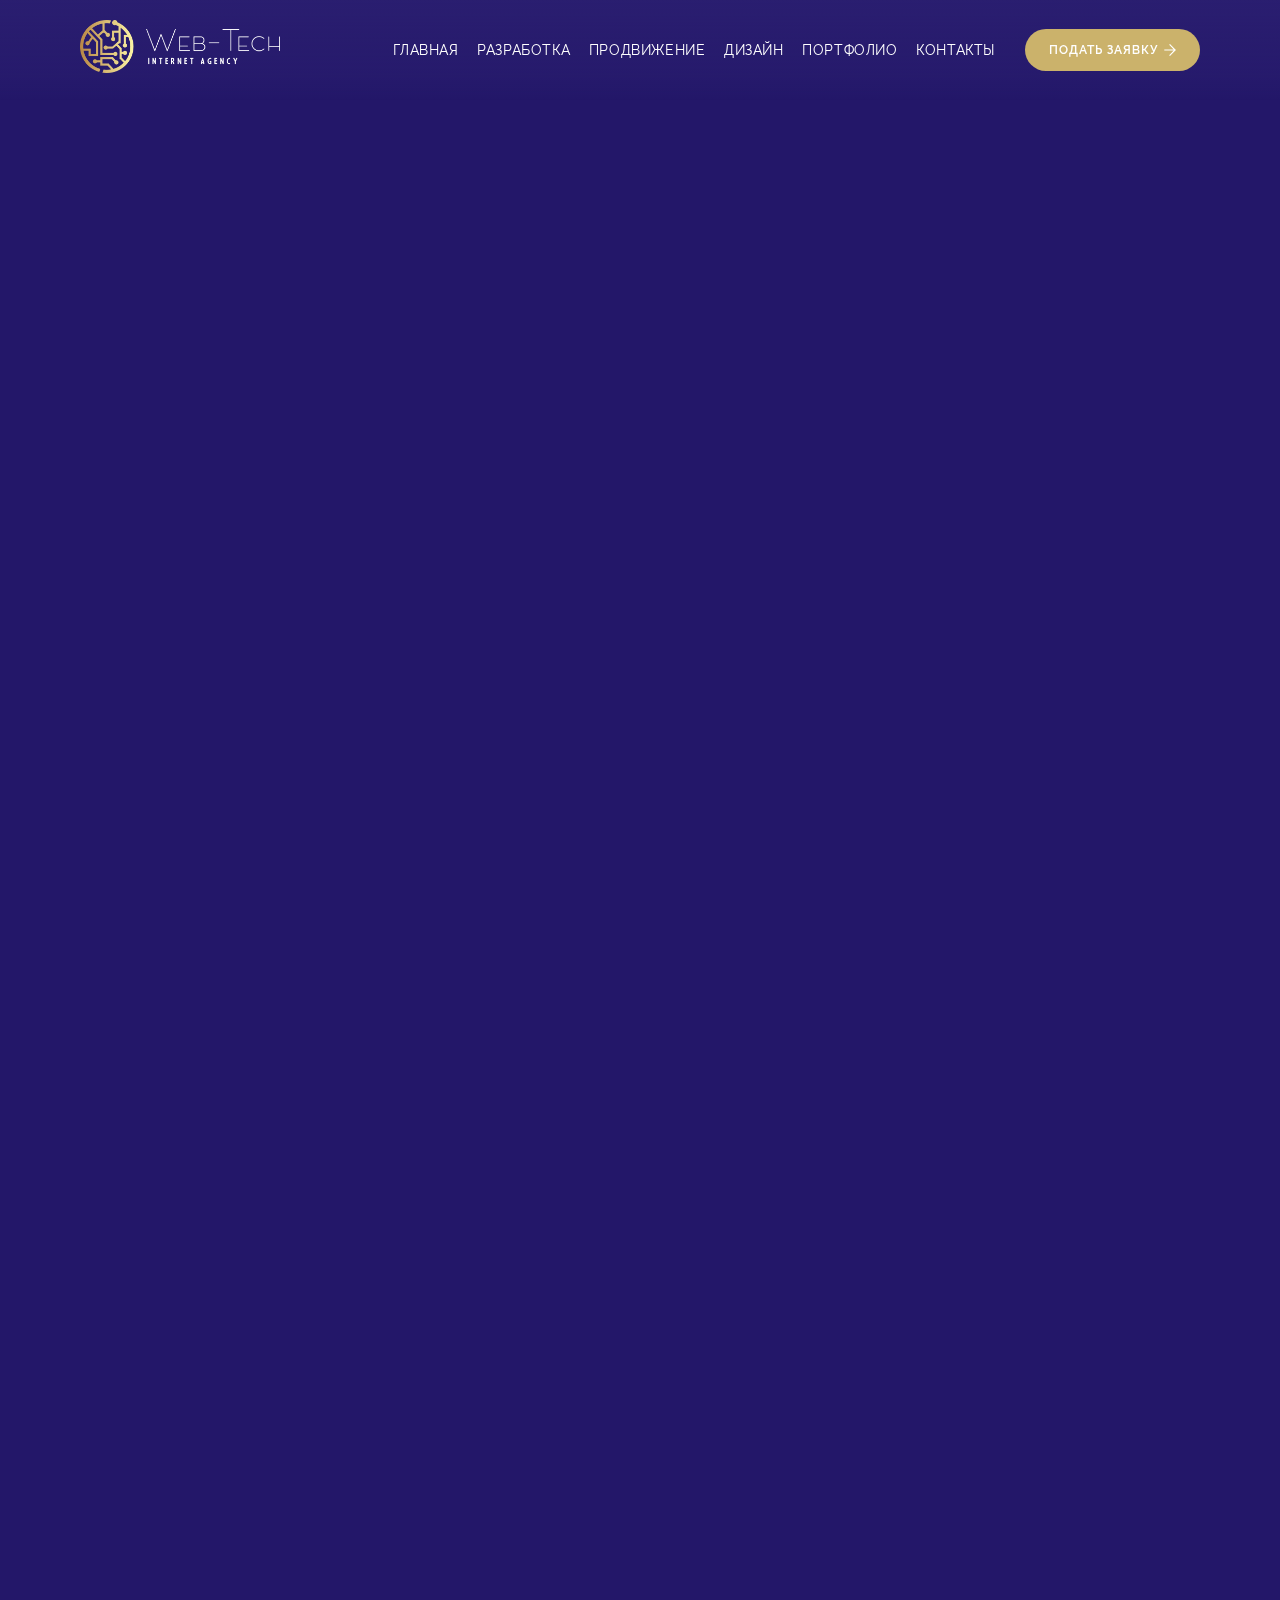
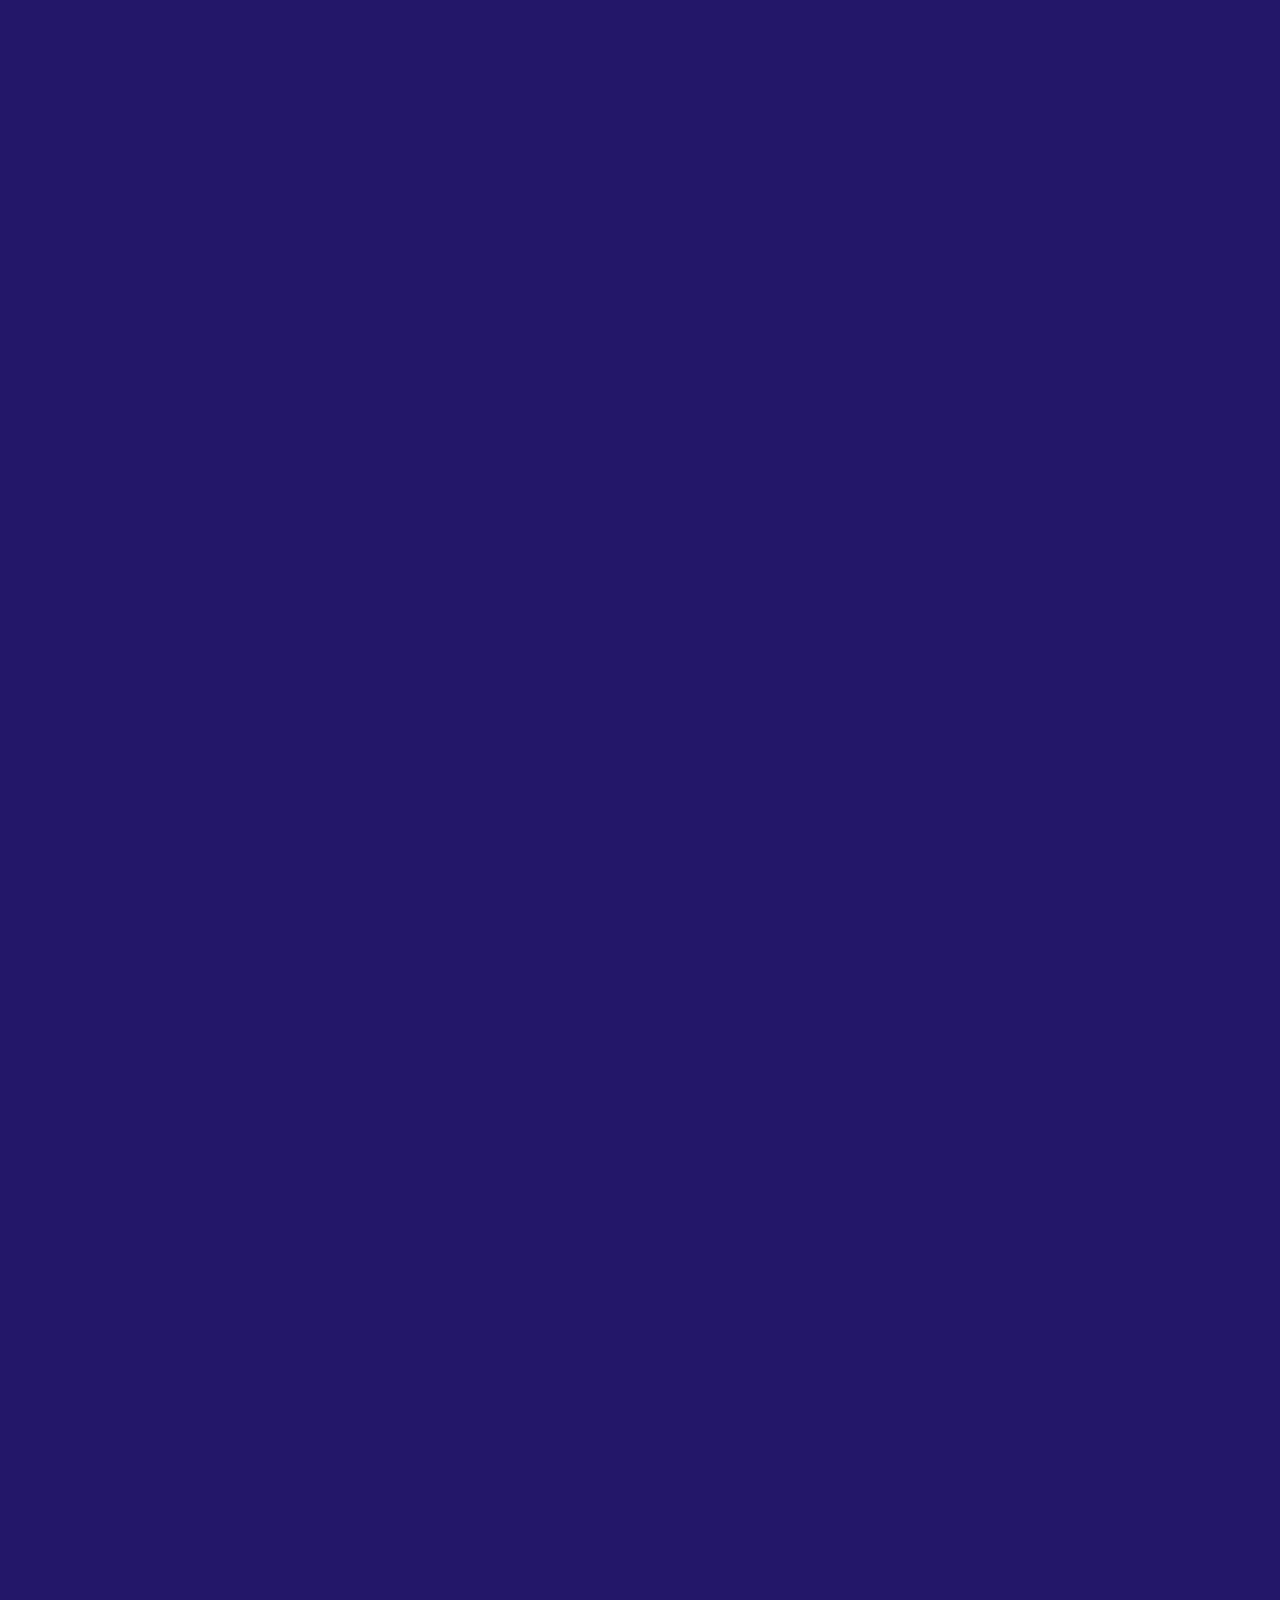
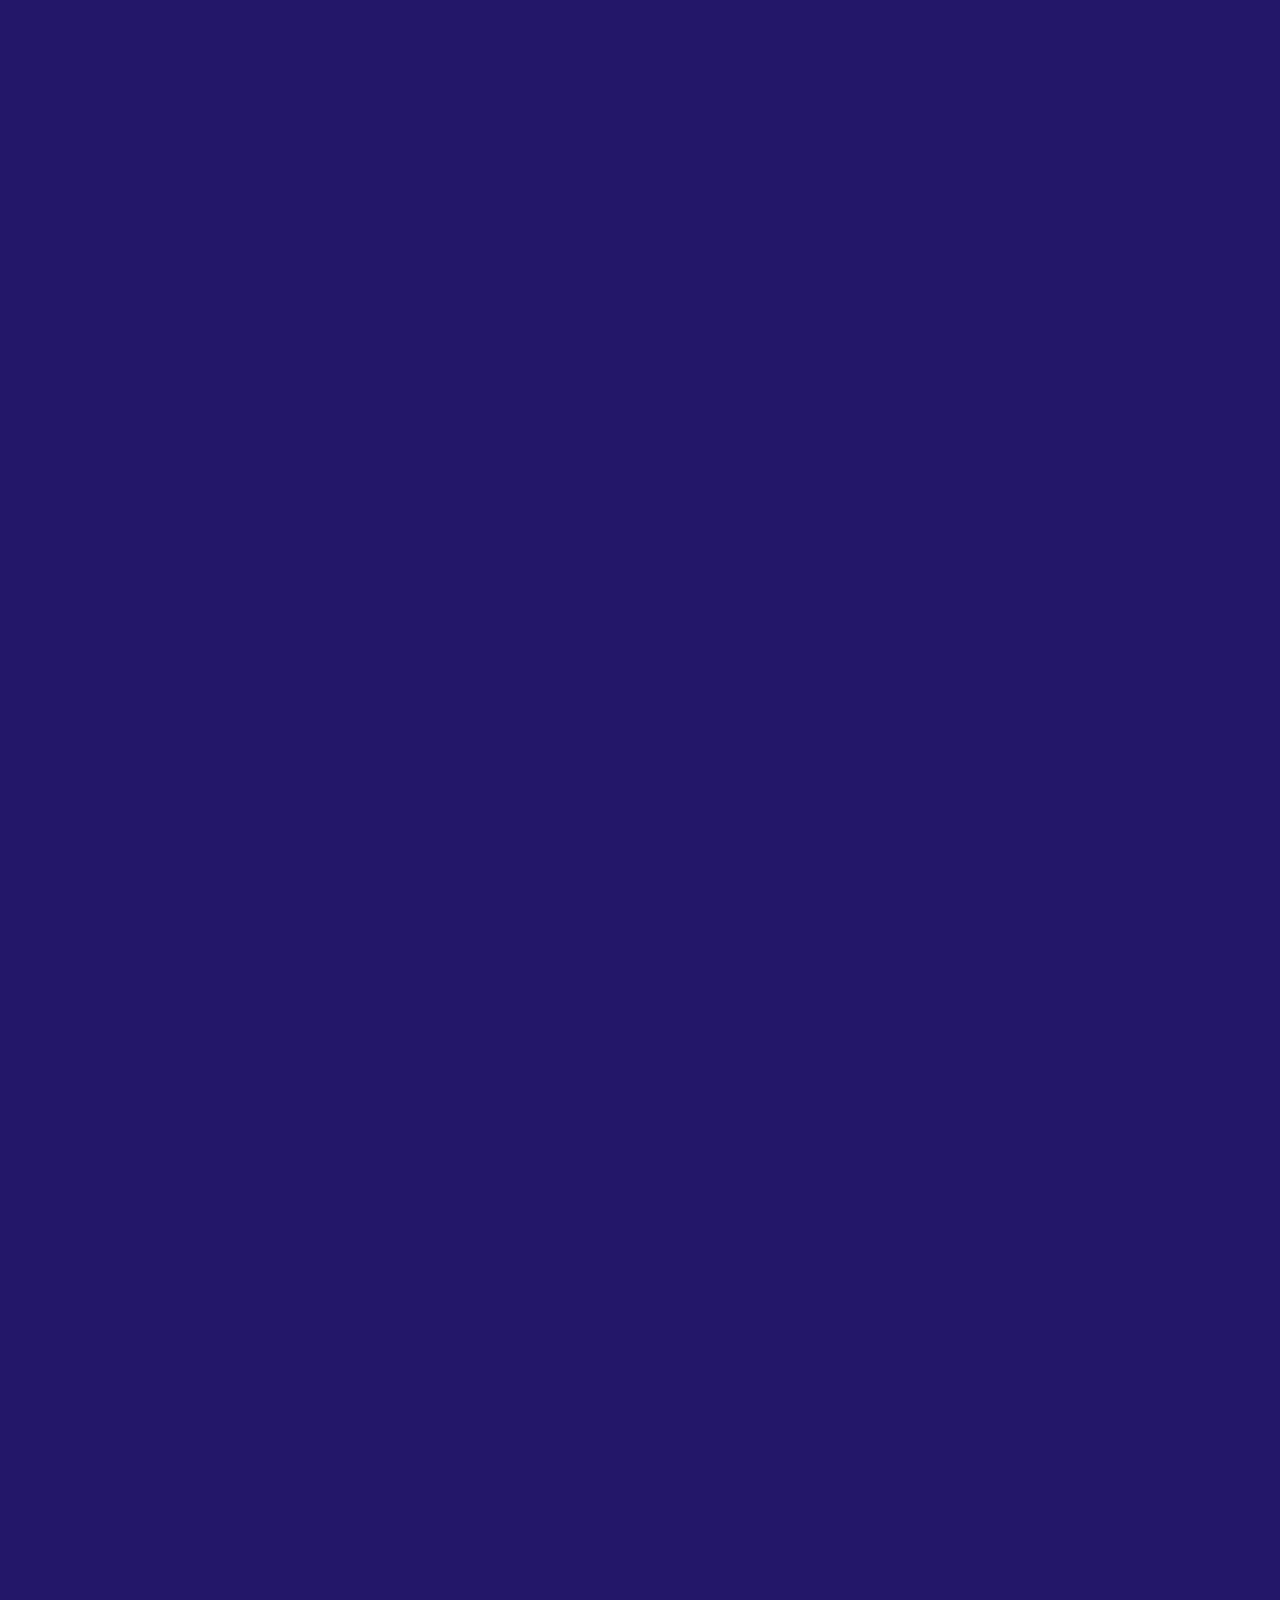
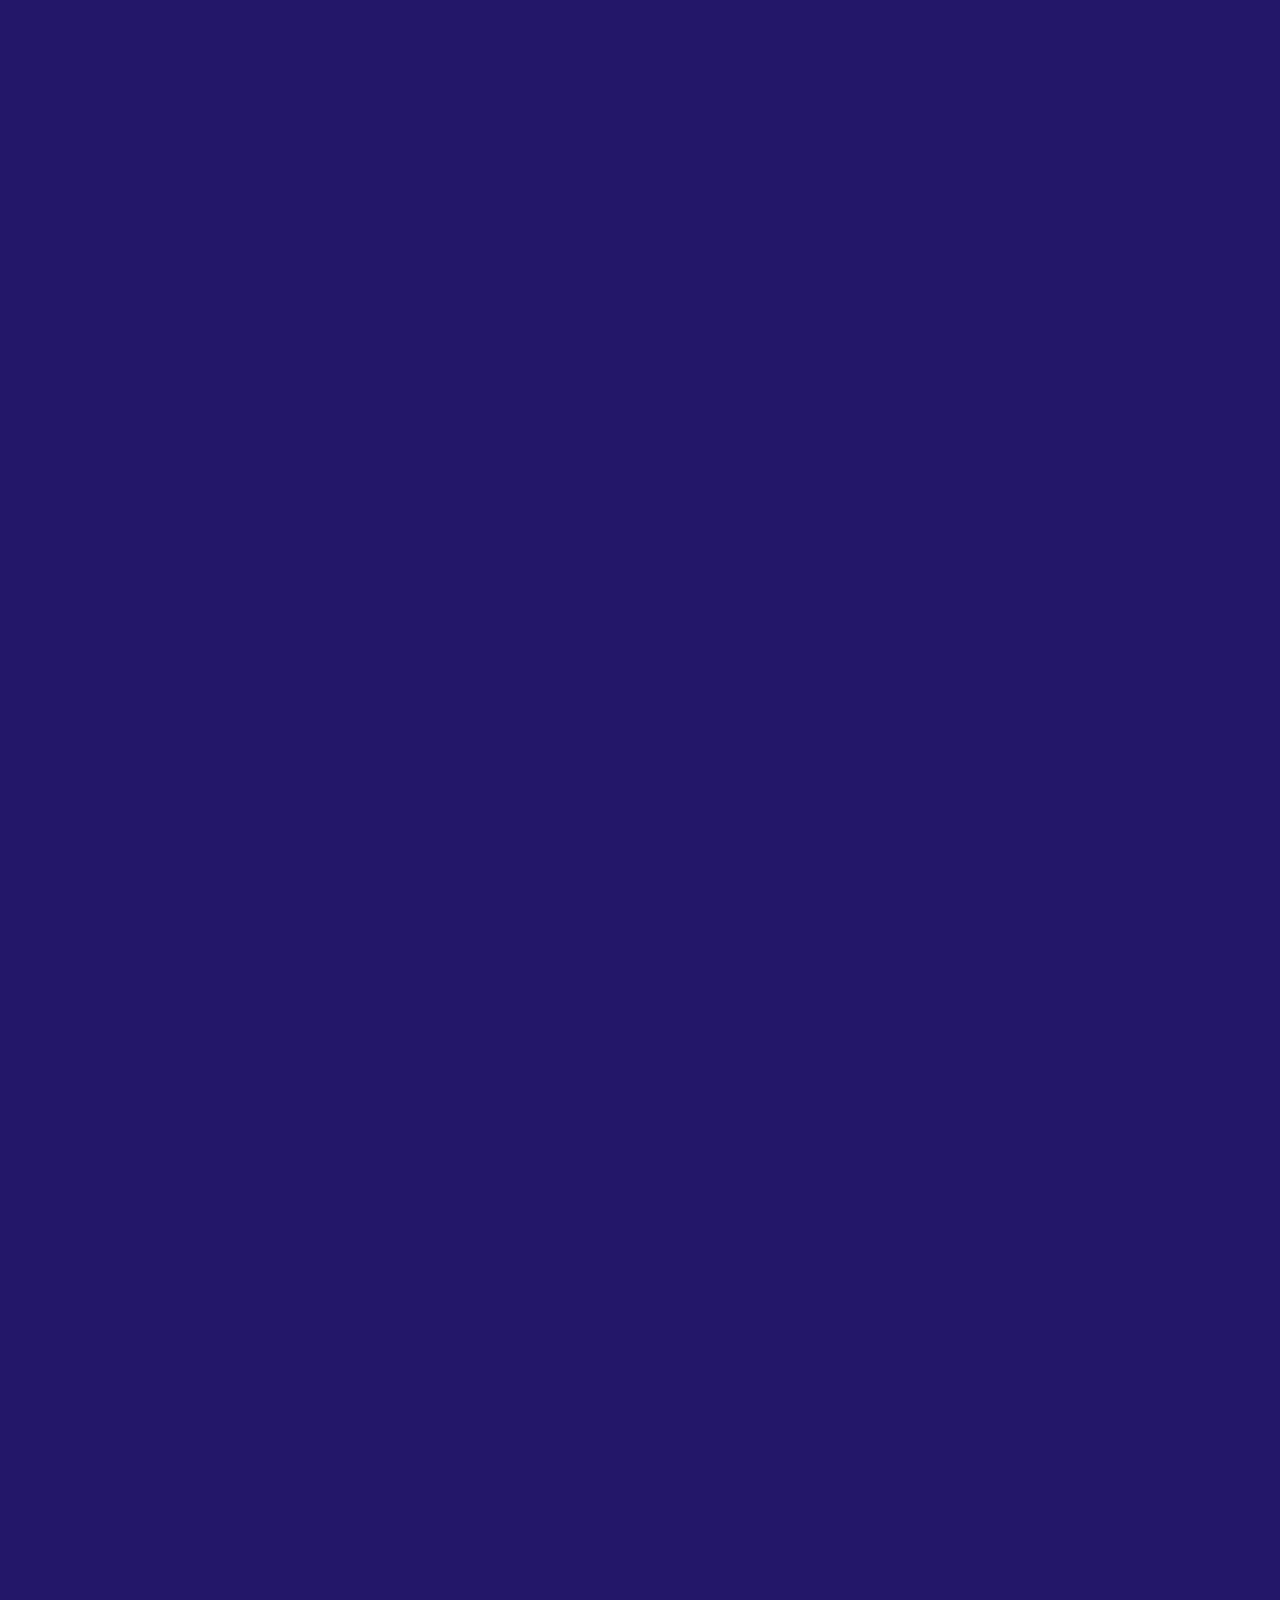
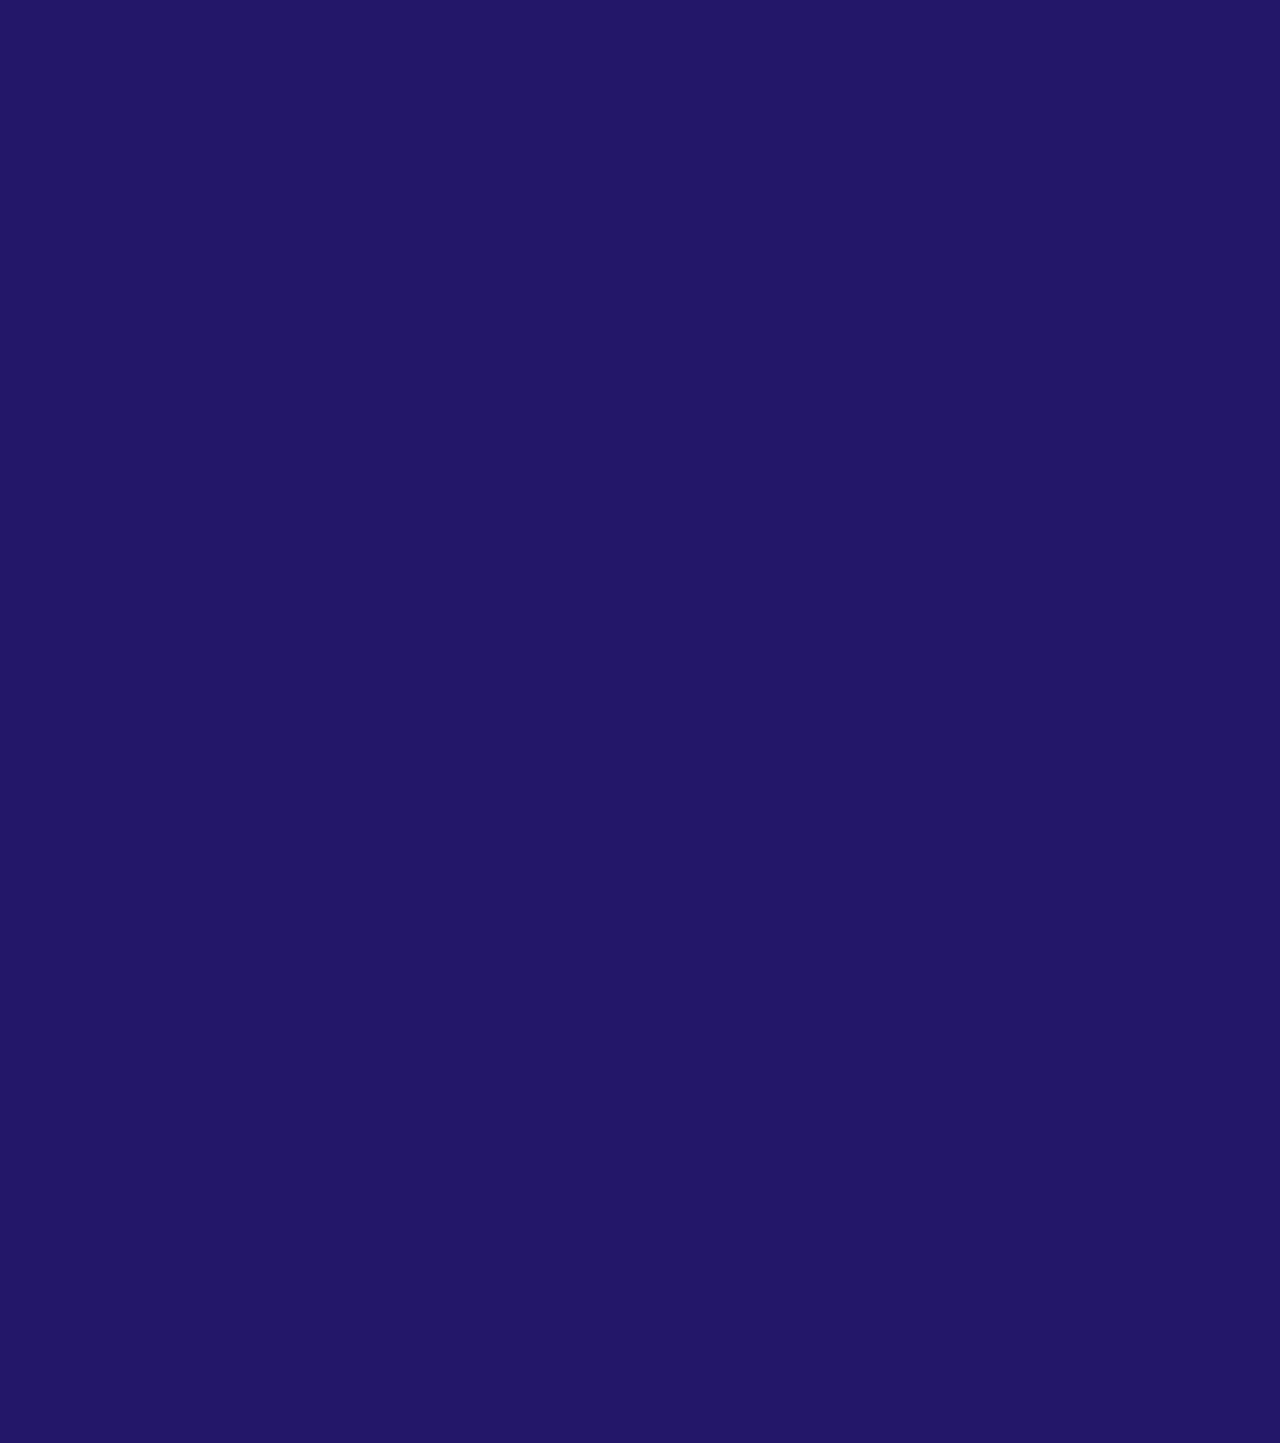
==== commit 73496d75: "add" ====
--- a/index.html
+++ b/index.html
@@ -53,7 +53,7 @@
 							</nav>
 						</div>
 						<div class="header--button fade-in-right-2">
-							<a class="button">
+							<a class="button sticky-button">
 								<span>Подать заявку</span>
 								<div class="icon">
 									<svg class="svg--icon" viewBox="0 0 16 16" fill="none" xmlns="http://www.w3.org/2000/svg">
@@ -694,7 +694,7 @@
 										</span>
 									</label>
 								</div>
-								<button class="button">Отправить заявку на проект</button>
+								<button class="button sticky-button">Отправить заявку на проект</button>
 							</form>
 						</div>
 					</div>
--- a/css/main.min.css
+++ b/css/main.min.css
@@ -1 +1 @@
-@font-face{font-family:raleway;font-style:normal;font-weight:100;src:url(../fonts/RalewayThin/RalewayThin.eot);src:url(../fonts/RalewayThin/RalewayThin.eot?#iefix) format("embedded-opentype"),url(../fonts/RalewayThin/RalewayThin.woff) format("woff"),url(../fonts/RalewayThin/RalewayThin.ttf) format("truetype")}@font-face{font-family:raleway;font-style:normal;font-weight:300;src:url(../fonts/RalewayLight/RalewayLight.eot);src:url(../fonts/RalewayLight/RalewayLight.eot?#iefix) format("embedded-opentype"),url(../fonts/RalewayLight/RalewayLight.woff) format("woff"),url(../fonts/RalewayLight/RalewayLight.ttf) format("truetype")}@font-face{font-family:raleway;font-style:normal;font-weight:400;src:url(../fonts/RalewayRegular/RalewayRegular.eot);src:url(../fonts/RalewayRegular/RalewayRegular.eot?#iefix) format("embedded-opentype"),url(../fonts/RalewayRegular/RalewayRegular.woff) format("woff"),url(../fonts/RalewayRegular/RalewayRegular.ttf) format("truetype")}@font-face{font-family:raleway;font-style:normal;font-weight:600;src:url(../fonts/RalewaySemiBold/RalewaySemiBold.eot);src:url(../fonts/RalewaySemiBold/RalewaySemiBold.eot?#iefix) format("embedded-opentype"),url(../fonts/RalewaySemiBold/RalewaySemiBold.woff) format("woff"),url(../fonts/RalewaySemiBold/RalewaySemiBold.ttf) format("truetype")}@font-face{font-family:raleway;font-style:normal;font-weight:700;src:url(../fonts/RalewayBold/RalewayBold.eot);src:url(../fonts/RalewayBold/RalewayBold.eot?#iefix) format("embedded-opentype"),url(../fonts/RalewayBold/RalewayBold.woff) format("woff"),url(../fonts/RalewayBold/RalewayBold.ttf) format("truetype")}@font-face{font-family:raleway;font-style:normal;font-weight:800;src:url(../fonts/RalewayExtraBold/RalewayExtraBold.eot);src:url(../fonts/RalewayExtraBold/RalewayExtraBold.eot?#iefix) format("embedded-opentype"),url(../fonts/RalewayExtraBold/RalewayExtraBold.woff) format("woff"),url(../fonts/RalewayExtraBold/RalewayExtraBold.ttf) format("truetype")}.owl-theme .owl-dots,.owl-theme .owl-nav{-webkit-tap-highlight-color:transparent;text-align:center}.owl-theme .owl-nav{margin-top:10px}.owl-theme .owl-nav [class*=owl-]{background:#d6d6d6;border-radius:3px;color:#fff;cursor:pointer;display:inline-block;font-size:14px;margin:5px;padding:4px 7px}.owl-theme .owl-nav [class*=owl-]:hover{background:#869791;color:#fff;text-decoration:none}.owl-theme .owl-nav .disabled{cursor:default;opacity:.5}.owl-theme .owl-nav.disabled+.owl-dots{margin-top:10px}.owl-theme .owl-dots .owl-dot{zoom:1;display:inline-block}.owl-theme .owl-dots .owl-dot span{-webkit-backface-visibility:visible;background:#d6d6d6;border-radius:30px;display:block;height:10px;margin:5px 7px;-webkit-transition:opacity .2s ease;-o-transition:opacity .2s ease;transition:opacity .2s ease;width:10px}.owl-theme .owl-dots .owl-dot.active span,.owl-theme .owl-dots .owl-dot:hover span{background:#869791}.owl-carousel,.owl-carousel .owl-item{-webkit-tap-highlight-color:transparent;position:relative}.owl-carousel{display:none;width:100%;z-index:1}.owl-carousel .owl-stage{position:relative;-ms-touch-action:pan-Y}.owl-carousel .owl-stage:after{clear:both;content:".";display:block;height:0;line-height:0;visibility:hidden}.owl-carousel .owl-stage-outer{overflow:hidden;position:relative;-webkit-transform:translateZ(0)}.owl-carousel .owl-item{-webkit-touch-callout:none;-webkit-backface-visibility:hidden;float:left;min-height:1px}.owl-carousel .owl-item img{display:block;-webkit-transform-style:preserve-3d;width:100%}.owl-carousel .owl-dots.disabled,.owl-carousel .owl-nav.disabled{display:none}.no-js .owl-carousel,.owl-carousel.owl-loaded{display:block}.owl-carousel .owl-dot,.owl-carousel .owl-nav .owl-next,.owl-carousel .owl-nav .owl-prev{cursor:pointer;cursor:hand;-webkit-user-select:none;-moz-user-select:none;-ms-user-select:none;user-select:none}.owl-carousel.owl-loading{display:block;opacity:0}.owl-carousel.owl-hidden{opacity:0}.owl-carousel.owl-refresh .owl-item{visibility:hidden}.owl-carousel.owl-drag .owl-item{-webkit-user-select:none;-moz-user-select:none;-ms-user-select:none;user-select:none}.owl-carousel.owl-grab{cursor:move;cursor:-webkit-grab;cursor:grab}.owl-carousel.owl-rtl{direction:rtl}.owl-carousel.owl-rtl .owl-item{float:right}.owl-carousel .animated{-webkit-animation-duration:1s;animation-duration:1s;-webkit-animation-fill-mode:both;animation-fill-mode:both}.owl-carousel .owl-animated-in{z-index:0}.owl-carousel .owl-animated-out{z-index:1}.owl-carousel .fadeOut{-webkit-animation-name:fadeOut;animation-name:fadeOut}@-webkit-keyframes fadeOut{0%{opacity:1}to{opacity:0}}@keyframes fadeOut{0%{opacity:1}to{opacity:0}}.owl-height{-webkit-transition:height .5s ease-in-out;-o-transition:height .5s ease-in-out;transition:height .5s ease-in-out}.owl-carousel .owl-item .owl-lazy{opacity:0;-webkit-transition:opacity .4s ease;-o-transition:opacity .4s ease;transition:opacity .4s ease}.owl-carousel .owl-item img.owl-lazy{-webkit-transform-style:preserve-3d;transform-style:preserve-3d}.owl-carousel .owl-video-wrapper{background:#000;height:100%;position:relative}.owl-carousel .owl-video-play-icon{-webkit-backface-visibility:hidden;background:url(owl.video.play.png) no-repeat;cursor:pointer;height:80px;left:50%;margin-left:-40px;margin-top:-40px;position:absolute;top:50%;transition:-webkit-transform .1s ease;-webkit-transition:-webkit-transform .1s ease;-o-transition:transform .1s ease;transition:transform .1s ease;transition:transform .1s ease,-webkit-transform .1s ease;width:80px;z-index:1}.owl-carousel .owl-video-play-icon:hover{-webkit-transform:scale(1.3);-ms-transform:scale(1.3);transform:scale(1.3)}.owl-carousel .owl-video-playing .owl-video-play-icon,.owl-carousel .owl-video-playing .owl-video-tn{display:none}.owl-carousel .owl-video-tn{background-position:50%;background-repeat:no-repeat;background-size:contain;height:100%;opacity:0;-webkit-transition:opacity .4s ease;-o-transition:opacity .4s ease;transition:opacity .4s ease}.owl-carousel .owl-video-frame{height:100%;position:relative;width:100%;z-index:1}@-webkit-keyframes FadeInLeft2{0%{opacity:0;-webkit-transform:translate3d(-75px,0,0);transform:translate3d(-75px,0,0)}to{opacity:1;-webkit-transform:none;transform:none}}@-webkit-keyframes FadeInRight1{0%{opacity:0;-webkit-transform:translate3d(50px,0,0);transform:translate3d(50px,0,0)}to{opacity:1;-webkit-transform:none;transform:none}}@-webkit-keyframes FadeInRight2{0%{opacity:0;-webkit-transform:translate3d(75px,0,0);transform:translate3d(75px,0,0)}to{opacity:1;-webkit-transform:none;transform:none}}@-webkit-keyframes FadeIn{0%{opacity:0}to{opacity:1}}@-webkit-keyframes ScaleDown1{0%{-webkit-transform:scale(1.3);transform:scale(1.3)}to{opacity:1;-webkit-transform:none;transform:none}}@-webkit-keyframes RotateIn{0%{-webkit-transform:rotate(-200deg);transform:rotate(-200deg);-webkit-transform-origin:center;transform-origin:center}to{opacity:1;-webkit-transform:none;transform:none;-webkit-transform-origin:center;transform-origin:center}}@-webkit-keyframes FadeInUp1{0%{opacity:0;-webkit-transform:translate3d(0,50px,0);transform:translate3d(0,50px,0)}to{opacity:1;-webkit-transform:none;transform:none}}@-webkit-keyframes FadeInUp2{0%{opacity:0;-webkit-transform:translate3d(0,75px,0);transform:translate3d(0,75px,0)}to{opacity:1;-webkit-transform:none;transform:none}}@-webkit-keyframes MaskFromLeft{0%{-webkit-clip-path:inset(0 100% 0 0);clip-path:inset(0 100% 0 0);opacity:1}to{-webkit-clip-path:inset(0 0 0 0);clip-path:inset(0 0 0 0);opacity:1}}@-webkit-keyframes FadeInDown2{0%{opacity:0;-webkit-transform:translate3d(0,-75px,0);transform:translate3d(0,-75px,0)}to{opacity:1;-webkit-transform:none;transform:none}}@-webkit-keyframes PulseIn4{0%{-webkit-transform:scaleX(1);transform:scaleX(1)}50%{-webkit-transform:scale3d(.9,.9,.9);transform:scale3d(.9,.9,.9)}to{opacity:1;-webkit-transform:none;transform:none}}@-webkit-keyframes SlideFromRight{0%{-webkit-transform:translateX(100%);transform:translateX(100%)}to{opacity:1;-webkit-transform:none;transform:none}}@-webkit-keyframes SlideFromBot{0%{-webkit-transform:translateY(100%);transform:translateY(100%)}to{opacity:1;-webkit-transform:none;transform:none}}*{-webkit-box-sizing:border-box;box-sizing:border-box;margin:0;padding:0}:after,:before{-webkit-box-sizing:border-box;box-sizing:border-box}::-webkit-input-placeholder{color:#fff;opacity:1}:-moz-placeholder,::-moz-placeholder{color:#fff;opacity:1}:-ms-input-placeholder{color:#fff;opacity:1}body input:focus:required:invalid,body textarea:focus:required:invalid{border:1px solid #cf2e2e;color:#cf2e2e}body input:required:valid,body textarea:required:valid{border:1px solid #61ce70;color:#61ce70}input:-webkit-autofill,input:-webkit-autofill:focus,input:-webkit-autofill:hover,select:-webkit-autofill,select:-webkit-autofill:focus,select:-webkit-autofill:hover,textarea:-webkit-autofill,textarea:-webkit-autofill:focus,textarea:-webkit-autofill:hover{-webkit-text-fill-color:#61ce70;border:1px solid #61ce70;-webkit-box-shadow:inset 0 0 0 1000px #2a1e70}body,html{height:100%}body,html{overflow-x:hidden}body{-webkit-font-smoothing:antialiased;background-color:#231769;color:#fff;font-size:16px;line-height:1.45;min-width:320px;position:relative;text-rendering:optimizelegibility}body,button,input,option,select,textarea{font-family:raleway,sans-serif}.h2{font-size:60px;letter-spacing:-1.8px}.h3{letter-spacing:-.5px}.h1,.h2,.h3,.h4,.h5,.h6{color:#fff}.h1 span,.h2 span,.h3 span,.h4 span,.h5 span,.h6 span{background-image:-webkit-gradient(linear,left top,left bottom,from(#cbb26b),to(#cbb26b));background-image:-o-linear-gradient(#cbb26b,#cbb26b);background-image:linear-gradient(#cbb26b,#cbb26b);background-position:center 80%;background-repeat:no-repeat;background-size:100% 20%}.img-responsive{display:block;height:auto;max-width:100%}img{max-width:100%}.text-center{text-align:center}::-moz-selection{background-color:#cbb26b;color:#fff}::selection{background-color:#cbb26b;color:#fff}li,ul{list-style-type:none}a{text-decoration:none}a,a span{letter-spacing:1px}.container{margin:0 auto;max-width:1600px}.container .row{padding-left:35px;padding-right:35px;width:100%}.menu .list{display:-webkit-box;display:-ms-flexbox;display:flex}.menu .list li{font-weight:500;line-height:1}.menu .list li:first-child a{margin-left:0}.menu .list li a{color:#fff;letter-spacing:.62px;margin-left:1.315em;overflow:hidden;position:relative;text-transform:uppercase;-webkit-transition:color .3s ease,opacity .1s linear;-o-transition:color .3s ease,opacity .1s linear;transition:color .3s ease,opacity .1s linear;white-space:nowrap}.menu .list li a:after{bottom:-100%;content:"";display:block;height:1.5px;left:0;position:absolute;-webkit-transition:all .3s ease;-o-transition:all .3s ease;transition:all .3s ease;width:100%}.menu .list li:focus a,.menu .list li:hover a{color:#cbb26b;opacity:1}.menu .list li:focus a:after,.menu .list li:hover a:after{background-color:#cbb26b;bottom:-3px}.button{-webkit-box-pack:justify;-ms-flex-pack:justify;-webkit-box-align:center;-ms-flex-align:center;align-items:center;-webkit-animation-delay:.5s;animation-delay:.5s;-webkit-animation-duration:5s;animation-duration:5s;-webkit-animation-timing-function:cubic-bezier(.165,.84,.44,1);animation-timing-function:cubic-bezier(.165,.84,.44,1);background-color:#cbb26b;border:none;border-radius:37px;color:#fff;cursor:pointer;display:-webkit-inline-box;display:-ms-inline-flexbox;display:inline-flex;font-size:14px;font-weight:600;gap:5px;justify-content:space-between;letter-spacing:3px;line-height:1;outline:none;padding:15px 25px;position:relative;text-align:center;text-decoration:none;text-transform:uppercase;-webkit-transition:background-color .3s ease;-o-transition:background-color .3s ease;transition:background-color .3s ease}.button:focus,.button:hover{color:#fff}.button:hover{background-color:#be9e45}.button:active{background-color:#d8c691}.button--white{background-color:#fff;color:#2a1e70;-webkit-transition:all .3s ease;-o-transition:all .3s ease;transition:all .3s ease}.button--white svg *{fill:#2a1e70;-webkit-transition:fill .3s ease;-o-transition:fill .3s ease;transition:fill .3s ease}.button--white:hover svg *{fill:#fff}.logo a{display:inline-block;max-width:250px;min-height:-webkit-fit-content;min-height:-moz-fit-content;min-height:fit-content;-webkit-transition:opacity .3s ease;-o-transition:opacity .3s ease;transition:opacity .3s ease;width:auto}.logo:focus,.logo:hover{opacity:.8}.header{padding:20px 0;position:relative;z-index:6}.header--overlay{background:transparent -webkit-gradient(linear,left bottom,left top,from(rgba(42,30,112,0)),color-stop(25%,rgba(42,30,112,.51)),to(#2a1e70));background:transparent -o-linear-gradient(bottom,rgba(42,30,112,0) 0,rgba(42,30,112,.51) 25%,#2a1e70 100%);background:transparent linear-gradient(0deg,rgba(42,30,112,0),rgba(42,30,112,.51) 25%,#2a1e70);left:0;position:fixed;right:0;top:0;z-index:9}.header--widget__wrap{-ms-flex-line-pack:center;-webkit-box-align:center;-ms-flex-align:center;align-content:center;align-items:center;display:-webkit-box;display:-ms-flexbox;display:flex;-ms-flex-wrap:wrap;flex-wrap:wrap;row-gap:10px;width:100%}.header--logo{-webkit-box-flex:1;-ms-flex-positive:1;-webkit-animation-duration:2.3s;animation-duration:2.3s;-webkit-animation-timing-function:cubic-bezier(.165,.84,.44,1);animation-timing-function:cubic-bezier(.165,.84,.44,1);flex-grow:1;z-index:1}.header--menu{-webkit-animation-duration:5s;animation-duration:5s;-webkit-animation-timing-function:cubic-bezier(.25,.46,.45,.94);animation-timing-function:cubic-bezier(.25,.46,.45,.94)}.header--menu .menu{margin-right:30px}.header--menu .burger{display:none}.header--button{-webkit-animation-duration:2.3s;animation-duration:2.3s;-webkit-animation-timing-function:cubic-bezier(.165,.84,.44,1);animation-timing-function:cubic-bezier(.165,.84,.44,1)}.header--button a{-webkit-box-pack:justify;-ms-flex-pack:justify;gap:5px;justify-content:space-between;padding:15px 24px}.header--button .icon,.header--button a{-webkit-box-align:center;-ms-flex-align:center;align-items:center;display:-webkit-box;display:-ms-flexbox;display:flex}.header--button .icon{-webkit-box-pack:center;-ms-flex-pack:center;justify-content:center}.header--button .icon svg{height:12px;width:12px}.header--button .icon svg *{fill:#fff}.header .burger{cursor:pointer;display:none;height:30px;overflow:hidden;position:relative;width:30px}.header .burger span{background-color:#fff;height:2px;left:50%;position:absolute;top:50%;-webkit-transform:translate(-50%,-50%);-ms-transform:translate(-50%,-50%);transform:translate(-50%,-50%);-webkit-transition:all .3s ease;-o-transition:all .3s ease;transition:all .3s ease;width:25px}.header .burger span:nth-of-type(2){top:calc(50% - 6px)}.header .burger span:nth-of-type(3){top:calc(50% + 6px)}.header .burger.open span{top:50%;-webkit-transform:translate(-50%) rotate(45deg);-ms-transform:translate(-50%) rotate(45deg);transform:translate(-50%) rotate(45deg)}.header .burger.open span:nth-of-type(2){display:none}.header .burger.open span:nth-of-type(3){top:50%;-webkit-transform:translate(-50%) rotate(-45deg);-ms-transform:translate(-50%) rotate(-45deg);transform:translate(-50%) rotate(-45deg)}.arrows{-webkit-box-pack:justify;-ms-flex-pack:justify;bottom:0;height:100%;justify-content:space-between;position:absolute;top:0;width:100%;z-index:1}.arrows,.arrows--next,.arrows--prev{-webkit-box-align:center;-ms-flex-align:center;align-items:center;display:-webkit-box;display:-ms-flexbox;display:flex}.arrows--next,.arrows--prev{-webkit-box-pack:center;-ms-flex-pack:center;border:2px solid #fff;border-radius:50%;cursor:pointer;height:60px;justify-content:center;padding:10px;-webkit-transition:background-color .3s ease,border-color .3s ease;-o-transition:background-color .3s ease,border-color .3s ease;transition:background-color .3s ease,border-color .3s ease;width:60px}.arrows--next:focus,.arrows--next:hover,.arrows--prev:focus,.arrows--prev:hover{background-color:#fff;border-color:#2a1e70}.arrows--next:focus svg *,.arrows--next:hover svg *,.arrows--prev:focus svg *,.arrows--prev:hover svg *{fill:#2a1e70}.arrows--next:active,.arrows--prev:active{background-color:#cbb26b}.arrows--next:active svg *,.arrows--prev:active svg *{fill:#fff}.arrows--prev{left:0}.arrows--next{right:0}.arrows svg *{fill:#fff;-webkit-transition:fill .3s ease;-o-transition:fill .3s ease;transition:fill .3s ease}.main--header{-webkit-animation-duration:4s!important;animation-duration:4s!important;-webkit-animation-timing-function:cubic-bezier(.165,.84,.44,1)!important;animation-timing-function:cubic-bezier(.165,.84,.44,1)!important;background-image:url(../img/bg-main.jpg);background-position:50%;background-repeat:no-repeat;height:100vh;margin-bottom:0;padding-top:290px;-webkit-transition:background .3s,border .3s,border-radius .3s,-webkit-box-shadow .3s;transition:background .3s,border .3s,border-radius .3s,-webkit-box-shadow .3s;-o-transition:background .3s,border .3s,border-radius .3s,box-shadow .3s;transition:background .3s,border .3s,border-radius .3s,box-shadow .3s;transition:background .3s,border .3s,border-radius .3s,box-shadow .3s,-webkit-box-shadow .3s}.main--header .icon{-webkit-animation-delay:.5s;animation-delay:.5s;-webkit-animation-duration:2.3s;animation-duration:2.3s;-webkit-animation-timing-function:cubic-bezier(.165,.84,.44,1);animation-timing-function:cubic-bezier(.165,.84,.44,1);display:inline-block;height:-webkit-fit-content;height:-moz-fit-content;height:fit-content;max-width:auto;position:absolute;width:auto;z-index:1}.main--header .icon-1{-webkit-animation-duration:3s;animation-duration:3s;-webkit-animation-timing-function:cubic-bezier(.165,.84,.44,1);animation-timing-function:cubic-bezier(.165,.84,.44,1);height:35px;left:30%;top:15%}.main--header .icon-2{left:15%;top:18%}.main--header .icon-3{bottom:30%;left:50px;opacity:1}.main--header .icon-4{-webkit-animation-delay:.9s;animation-delay:.9s;-webkit-animation-duration:4s;animation-duration:4s;-webkit-animation-timing-function:cubic-bezier(.165,.84,.44,1);animation-timing-function:cubic-bezier(.165,.84,.44,1);bottom:5%;left:25%}.main--header .icon-5{-webkit-animation-delay:.5s;animation-delay:.5s;-webkit-animation-timing-function:cubic-bezier(.165,.84,.44,1);animation-timing-function:cubic-bezier(.165,.84,.44,1);bottom:20%;left:45%}.main--header .icon-5,.main--header .icon-6{-webkit-animation-duration:3s;animation-duration:3s}.main--header .icon-6{-webkit-animation-delay:1.2s;animation-delay:1.2s;-webkit-animation-timing-function:cubic-bezier(.165,.84,.44,1);animation-timing-function:cubic-bezier(.165,.84,.44,1);bottom:50%;left:43%}.main--header .icon-7{opacity:1;right:50%;top:40%}.main--header .icon-8{-webkit-animation-delay:.6s;animation-delay:.6s;-webkit-animation-duration:2s;animation-duration:2s;-webkit-animation-timing-function:cubic-bezier(.165,.84,.44,1);animation-timing-function:cubic-bezier(.165,.84,.44,1);bottom:40%;right:40%}.main--header .icon-9{-webkit-animation-delay:1.4s;animation-delay:1.4s;-webkit-animation-timing-function:cubic-bezier(.165,.84,.44,1);animation-timing-function:cubic-bezier(.165,.84,.44,1);bottom:40%;right:20%}.main--header .icon-10,.main--header .icon-9{-webkit-animation-duration:3s;animation-duration:3s}.main--header .icon-10{-webkit-animation-delay:2.4s;animation-delay:2.4s;-webkit-animation-timing-function:cubic-bezier(.165,.84,.44,1);animation-timing-function:cubic-bezier(.165,.84,.44,1);height:-webkit-fit-content;height:-moz-fit-content;height:fit-content;left:-130px;opacity:1;top:430px}.main--header .icon-11{-webkit-animation-delay:2s;animation-delay:2s;-webkit-animation-duration:3s;animation-duration:3s;-webkit-animation-timing-function:cubic-bezier(.77,0,.175,1);animation-timing-function:cubic-bezier(.77,0,.175,1);bottom:20%;right:-130px}.main--header .icon-12{-webkit-animation-delay:2.7s;animation-delay:2.7s;-webkit-animation-duration:3s;animation-duration:3s;-webkit-animation-timing-function:cubic-bezier(.165,.84,.44,1);animation-timing-function:cubic-bezier(.165,.84,.44,1);left:-130px;top:200px}.main--header:before{background:transparent -webkit-gradient(linear,left top,right top,from(rgba(255,189,0,.35)),color-stop(50%,rgba(255,189,0,.35)),color-stop(50%,rgba(35,23,105,.35)),to(rgba(35,23,105,.35)));background:transparent -o-linear-gradient(left,rgba(255,189,0,.35) 0,rgba(255,189,0,.35) 50%,rgba(35,23,105,.35) 50%,rgba(35,23,105,.35) 100%);background:transparent linear-gradient(90deg,rgba(255,189,0,.35),rgba(255,189,0,.35) 50%,rgba(35,23,105,.35) 0,rgba(35,23,105,.35));content:"";display:inline-block;height:100%;left:0;position:absolute;top:0;width:100%;z-index:0}.main--header:after{background:transparent -webkit-gradient(linear,left top,left bottom,from(rgba(35,23,105,0)),color-stop(65%,rgba(35,23,105,.431)),to(#231769));background:transparent -o-linear-gradient(top,rgba(35,23,105,0) 0,rgba(35,23,105,.431) 65%,#231769 100%);background:transparent linear-gradient(180deg,rgba(35,23,105,0),rgba(35,23,105,.431) 65%,#231769);content:"";display:inline-block;height:100%;left:0;position:absolute;top:0;width:100%;z-index:0}.main--header .title{color:#fff;position:relative;width:43%;z-index:9}.main--header .title,.main--header .title--wrapper{-webkit-animation-duration:3s;animation-duration:3s;-webkit-animation-timing-function:cubic-bezier(.785,.135,.15,.86);animation-timing-function:cubic-bezier(.785,.135,.15,.86)}.main--header .title--wrapper .h1{font-size:100px;font-weight:700;letter-spacing:-6.6px;line-height:1em;text-transform:uppercase}.main--header .title--wrapper .h1 span{white-space:nowrap}.main--header .title--wrapper .h2{font-size:35px}.main--header .title--wrapper p{font-size:24px;margin-top:20px}.main--header .title--wrapper p span{display:block}.main--about{margin-bottom:0;margin-top:150px}.main--about .wrapper{-webkit-box-pack:justify;-ms-flex-pack:justify;color:#fff;display:-webkit-box;display:-ms-flexbox;display:flex;gap:40px;justify-content:space-between;position:relative}.main--about .wrapper .icon{-webkit-filter:blur(7px);filter:blur(7px);max-width:auto;position:absolute;-webkit-transition:-webkit-transform 1s ease;transition:-webkit-transform 1s ease;-o-transition:transform 1s ease;transition:transform 1s ease;transition:transform 1s ease,-webkit-transform 1s ease;width:auto}.main--about .wrapper .icon svg{display:inline-block;height:auto;width:100%}.main--about .wrapper .icon-1{left:-120px;top:0;z-index:-1}.main--about .wrapper .icon-2{left:-20px;top:120px}.main--about .wrapper .icon-3{-webkit-filter:blur(43px);filter:blur(43px);right:-150px;top:100px}.main--about .wrapper--left{-webkit-box-orient:vertical;-webkit-box-direction:normal;-webkit-box-pack:center;-ms-flex-pack:center;display:-webkit-box;display:-ms-flexbox;display:flex;-ms-flex-direction:column;flex-direction:column;justify-content:center}.main--about .wrapper--left .h2{margin-bottom:20px;max-width:360px}.main--about .wrapper--left p{-webkit-box-flex:1;-ms-flex-positive:1;flex-grow:1;font-size:24px;font-weight:300;letter-spacing:.78px;max-width:648px}.main--about .wrapper--left p span{background-image:-webkit-gradient(linear,left top,left bottom,from(#cbb26b),to(#cbb26b));background-image:-o-linear-gradient(#cbb26b,#cbb26b);background-image:linear-gradient(#cbb26b,#cbb26b);background-position:center 80%;background-repeat:no-repeat;background-size:100% 10%}.main--about .wrapper--left .button{-webkit-box-align:center;-ms-flex-align:center;-webkit-box-pack:justify;-ms-flex-pack:justify;align-items:center;-webkit-animation-duration:3s;animation-duration:3s;display:-webkit-box;display:-ms-flexbox;display:flex;justify-content:space-between;margin-left:auto;max-width:300px;width:100%}.main--about .wrapper--right{-webkit-animation-duration:3s;animation-duration:3s;-webkit-animation-timing-function:cubic-bezier(.165,.84,.44,1);animation-timing-function:cubic-bezier(.165,.84,.44,1);opacity:1;width:50%}.main--about .wrapper--right .image{border-radius:35px;-webkit-box-shadow:20px 30px 70px 0 rgba(0,0,0,.5);box-shadow:20px 30px 70px 0 rgba(0,0,0,.5);height:100%;overflow:hidden;-webkit-transition:all .3s ease-out;-o-transition:all .3s ease-out;transition:all .3s ease-out}.main--about .wrapper--right .image img{display:inline-block;height:100%;width:100%}.main--projects{margin-top:150px}.main--projects .h2{margin-bottom:40px;text-align:right}.main--projects .projects{-webkit-box-align:start;-ms-flex-align:start;align-items:flex-start;display:-webkit-box;display:-ms-flexbox;display:flex;-ms-flex-wrap:wrap;flex-wrap:wrap;gap:40px}.main--projects .projects--item{-webkit-box-orient:vertical;-webkit-box-direction:normal;-webkit-box-flex:1;-webkit-animation-duration:2s;animation-duration:2s;-webkit-animation-timing-function:cubic-bezier(.165,.84,.44,1);animation-timing-function:cubic-bezier(.165,.84,.44,1);display:-webkit-box;display:-ms-flexbox;display:flex;-ms-flex:1 1 calc(33% - 40px);flex:1 1 calc(33% - 40px);-ms-flex-direction:column;flex-direction:column;height:500px;max-width:33%;overflow:hidden;position:relative}.main--projects .projects--item:nth-child(2),.main--projects .projects--item:nth-child(5){margin-top:80px}.main--projects .projects--item:before{background:transparent -webkit-gradient(linear,left bottom,left top,from(rgba(42,30,112,0)),color-stop(65%,rgba(42,30,112,.51)),to(#2a1e70));background:transparent -o-linear-gradient(bottom,rgba(42,30,112,0) 0,rgba(42,30,112,.51) 65%,#2a1e70 100%);background:transparent linear-gradient(0deg,rgba(42,30,112,0),rgba(42,30,112,.51) 65%,#2a1e70);border-top-left-radius:24px;border-top-right-radius:24px;content:"";display:inline-block;height:50%;left:0;position:absolute;top:-50%;-webkit-transition:all .3s ease;-o-transition:all .3s ease;transition:all .3s ease;width:100%;z-index:1}.main--projects .projects--item:hover:before{top:-1px}.main--projects .projects--item:hover .info{opacity:1;top:20px;z-index:2}.main--projects .projects--item:hover .image img{-webkit-transform:scale(1.2);-ms-transform:scale(1.2);transform:scale(1.2)}.main--projects .projects--item:hover .image:after{height:100%}.main--projects .projects--item:hover .text{bottom:20px;opacity:1}.main--projects .projects--item .image{border-radius:25px;height:100%;overflow:hidden;position:relative;width:100%}.main--projects .projects--item .image:after{background:transparent -webkit-gradient(linear,left top,left bottom,from(rgba(42,30,112,0)),color-stop(65%,rgba(42,30,112,.51)),to(#2a1e70));background:transparent -o-linear-gradient(top,rgba(42,30,112,0) 0,rgba(42,30,112,.51) 65%,#2a1e70 100%);background:transparent linear-gradient(180deg,rgba(42,30,112,0),rgba(42,30,112,.51) 65%,#2a1e70);bottom:0;content:"";display:inline-block;height:50%;left:0;position:absolute;-webkit-transition:all .3s ease;-o-transition:all .3s ease;transition:all .3s ease;width:100%;z-index:0}.main--projects .projects--item .image img{border-bottom-left-radius:28px;border-bottom-right-radius:28px;display:block;min-height:100%;-o-object-fit:cover;object-fit:cover;-webkit-transition:-webkit-transform .3s ease;transition:-webkit-transform .3s ease;-o-transition:transform .3s ease;transition:transform .3s ease;transition:transform .3s ease,-webkit-transform .3s ease;width:100%}.main--projects .projects--item .info{color:#fff;margin:0 20px;opacity:0;position:absolute;top:0;-webkit-transition:all .3s ease;-o-transition:all .3s ease;transition:all .3s ease;z-index:1}.main--projects .projects--item .info span{border:1px solid #fff;border-radius:10px;font-weight:300;padding:4px 8px}.main--projects .projects--item .text{bottom:0;color:#fff;font-size:20px;font-weight:500;opacity:0;padding:0 20px;position:absolute;-webkit-transition:all .3s ease;-o-transition:all .3s ease;transition:all .3s ease;width:100%;z-index:1}.main--projects .projects--item .text .year{display:block;text-align:right}.main--projects .projects--more{-ms-flex-line-pack:end;-webkit-box-align:end;-ms-flex-align:end;align-content:flex-end;align-items:flex-end;display:-webkit-box;display:-ms-flexbox;display:flex;margin:auto auto 50px;max-width:20%;width:100%}.main--projects .projects--more:hover .link{color:#cbb26b}.main--projects .projects--more .wrapper{color:#fff;position:relative;width:100%}.main--projects .projects--more .wrapper .image{bottom:-55px;position:absolute;right:50px;width:auto}.main--projects .projects--more .wrapper .image,.main--projects .projects--more .wrapper .link{-webkit-animation-duration:3s;animation-duration:3s;-webkit-animation-timing-function:cubic-bezier(.165,.84,.44,1);animation-timing-function:cubic-bezier(.165,.84,.44,1)}.main--projects .projects--more .wrapper .link{position:relative;-webkit-transition:color .3s ease;-o-transition:color .3s ease;transition:color .3s ease;z-index:2}.main--projects .projects--more .wrapper .link--wrapper{-webkit-box-orient:vertical;-webkit-box-direction:normal;-webkit-box-align:end;-ms-flex-align:end;align-items:flex-end;background-color:#2a1e70;border-radius:25px;display:-webkit-box;display:-ms-flexbox;display:flex;-ms-flex-direction:column;flex-direction:column;padding:55px 70px 0 30px}.main--projects .projects--more .wrapper .link--wrapper .text{font-size:20px;font-weight:300;text-align:right}.main--projects .projects--more .wrapper .link--wrapper .count{display:-webkit-box;display:-ms-flexbox;display:flex;font-size:120px;gap:5px;max-height:200px}.main--projects .projects--more .wrapper .link--wrapper .count span{-webkit-box-align:center;-ms-flex-align:center;align-items:center;display:-webkit-box;display:-ms-flexbox;display:flex}.main--projects .projects--more .wrapper .link--wrapper .count span:last-child{font-weight:500}.main--projects .projects--more .wrapper .link--wrapper .count span:first-child{font-size:140px;font-weight:100;margin-top:30px}.main--advantages{margin-top:150px;overflow:hidden}.main--advantages .h2{line-height:1.2em;margin-bottom:40px;max-width:50%}.main--advantages .list{display:-webkit-box;display:-ms-flexbox;display:flex;gap:30px}.main--advantages .list .item{-webkit-box-flex:1;-webkit-box-orient:vertical;-webkit-box-direction:normal;-webkit-animation-delay:.2s;animation-delay:.2s;-webkit-animation-duration:2s;animation-duration:2s;-webkit-animation-timing-function:cubic-bezier(.165,.84,.44,1);animation-timing-function:cubic-bezier(.165,.84,.44,1);border-radius:25px;color:#fff;display:-webkit-box;display:-ms-flexbox;display:flex;-ms-flex:1 1 calc(25% - 30px);flex:1 1 calc(25% - 30px);-ms-flex-direction:column;flex-direction:column;min-height:450px;padding:20px;position:relative}.main--advantages .list .item:nth-child(2){-webkit-animation-delay:.4s;animation-delay:.4s;-webkit-animation-duration:4s;animation-duration:4s}.main--advantages .list .item:nth-child(3){-webkit-animation-delay:.6s;animation-delay:.6s;-webkit-animation-duration:4s;animation-duration:4s}.main--advantages .list .item:last-child{-webkit-animation-delay:.7s;animation-delay:.7s;-webkit-animation-duration:4s;animation-duration:4s}.main--advantages .list .item:before{background-color:transparent;border:40px solid #2a1e70;border-radius:100%;bottom:0;content:"";display:inline-block;height:50%;left:6%;margin:auto;position:absolute;top:0;width:88%;z-index:-1}.main--advantages .list .item:after{background:rgba(42,30,112,.502);border-radius:25px;content:"";display:inline-block;height:100%;left:0;position:absolute;top:0;width:100%;z-index:0}.main--advantages .list .item .title{border-bottom:1px solid hsla(0,0%,80%,.38);margin-bottom:10px;min-height:115px;padding-bottom:10px;z-index:1}.main--advantages .list .item .title .h3{display:block;font-size:24px;font-weight:600;margin-bottom:10px}.main--advantages .list .item .title .h4{font-size:16px;max-width:85%}.main--advantages .list .item ul{counter-reset:orderedlist;margin-bottom:15px;margin-top:15px;z-index:1}.main--advantages .list .item ul li{-webkit-box-align:start;-ms-flex-align:start;align-items:flex-start;display:-webkit-box;display:-ms-flexbox;display:flex;gap:5px}.main--advantages .list .item ul li:before{content:counter(orderedlist);counter-increment:orderedlist;font-size:10px;font-weight:500}.main--advantages .list .item .image{margin:auto auto 0;z-index:1}.main--advantages .list .item .image img{height:220px;-o-object-fit:contain;object-fit:contain;width:100%}.main--reviews{margin-top:150px}.main--reviews .h2{margin-bottom:50px;position:relative}.main--reviews .icon{-webkit-filter:blur(7px);filter:blur(7px);max-width:auto;position:absolute;-webkit-transition:-webkit-transform 1s ease;transition:-webkit-transform 1s ease;-o-transition:transform 1s ease;transition:transform 1s ease;transition:transform 1s ease,-webkit-transform 1s ease;width:auto}.main--reviews .icon svg{display:inline-block;height:auto;width:100%}.main--reviews .icon-1{left:-120px;top:250px;z-index:-1}.main--reviews .icon-2{left:185px;top:500px;z-index:1}.main--reviews .icon-3{-webkit-filter:blur(43px);filter:blur(43px);right:-150px;top:100px}.main--faq{margin-top:150px}.main--faq .h2{margin-bottom:40px;text-align:center}.main--why{background-color:#2a1e70;margin-top:100px;padding-bottom:100px;padding-top:100px;position:relative;z-index:1}.main--why .h2,.main--why .h3{text-align:center}.main--why .buttons{-webkit-box-pack:center;-ms-flex-pack:center;display:-webkit-box;display:-ms-flexbox;display:flex;gap:30px;justify-content:center;margin-top:30px}.main--why .buttons .button{-webkit-animation-duration:3s;animation-duration:3s}.main--form{margin-top:100px;position:relative;z-index:2}.main--form .h2,.main--form .h3{line-height:1}.main--form .h3{font-size:80px;margin-bottom:60px}.main--form .wrapper{display:-webkit-box;display:-ms-flexbox;display:flex;gap:40px;position:relative}.main--form .wrapper .icon{position:absolute;z-index:-1}.main--form .wrapper .icon-1{background:#cbb26b;-webkit-filter:blur(7px);filter:blur(7px);height:100px;left:50px;top:200px;width:100px}.main--form .wrapper .icon-2{-webkit-animation-delay:2s;animation-delay:2s;-webkit-animation-delay:.7s;animation-delay:.7s;-webkit-animation-duration:4s;animation-duration:4s;background:transparent;background-image:url(../img/arrow_form.svg);background-repeat:no-repeat;background-size:100%;-webkit-filter:blur(0);filter:blur(0);height:90px;left:auto;opacity:1;right:0;top:10px;width:160px;z-index:1}.main--form .wrapper .icon-3{bottom:30%;left:95%;z-index:1}.main--form .wrapper--left{-webkit-box-flex:1;-ms-flex:1 1 calc(50% - 40px);flex:1 1 calc(50% - 40px)}.main--form .wrapper--left .info{position:sticky;top:100px}.main--form .wrapper--left .info .h4{font-size:40px;font-weight:600}.main--form .wrapper--left .info .text{font-size:24px;max-width:380px}.main--form .wrapper--right{-webkit-box-flex:1;-ms-flex:1 1 calc(50% - 40px);flex:1 1 calc(50% - 40px);position:relative}form{-webkit-box-orient:vertical;-webkit-box-direction:normal;display:-webkit-box;display:-ms-flexbox;display:flex;-ms-flex-direction:column;flex-direction:column}form input,form select,form textarea{background-color:#2a1e70;border:none;border-radius:10px;color:#fff;font-size:24px;margin-bottom:20px;outline:none;padding:20px 24px;width:100%}form:focus{border:1px solid red;-webkit-box-shadow:0 0 10px #719ece;box-shadow:0 0 10px #719ece}form textarea{height:300px;resize:none}form select{-moz-appearance:none;-webkit-appearance:none;appearance:none;background-color:#2a1e70;font:inherit;letter-spacing:inherit;word-spacing:inherit}form select:not([multiple]){background-image:url("data:image/svg+xml;charset=utf-8,%3Csvg xmlns='http://www.w3.org/2000/svg' viewBox='0 0 80 80'%3E%3Cpath d='M70.3 13.8 40 66.3 9.7 13.8z' fill='%23fff'/%3E%3C/svg%3E");background-position:calc(100% - 1em) 1.2em;background-repeat:no-repeat;background-size:1em auto;font-size:24px;padding-right:1.2em}form select::-ms-expand{display:none}form select option{background-color:#2a1e70;font-size:24px}form select option:first-child{display:none}form .button{font-size:24px;letter-spacing:1px;margin-left:auto;margin-top:20px;width:-webkit-fit-content;width:-moz-fit-content;width:fit-content}form .check{margin-bottom:15px;position:relative}form .check input{opacity:0;position:absolute;z-index:-1}form .check input:checked+label:before{background-color:#cbb26b;background-image:url("data:image/svg+xml;charset=utf-8,%3Csvg xmlns='http://www.w3.org/2000/svg' viewBox='0 0 8 8'%3E%3Cpath fill='%23fff' d='m6.564.75-3.59 3.612-1.538-1.55L0 4.26l2.974 2.99L8 2.193z'/%3E%3C/svg%3E");border-color:#cbb26b}form .check input+label{-webkit-box-align:center;-ms-flex-align:center;align-items:center;display:-webkit-box;display:-ms-flexbox;display:flex;line-height:normal;-webkit-user-select:none;-moz-user-select:none;-ms-user-select:none;user-select:none}form .check input+label:before{-ms-flex-negative:0;-webkit-box-flex:0;-ms-flex-positive:0;background-position:50%;background-repeat:no-repeat;background-size:50% 50%;border:1px solid #adb5bd;border-radius:5px;content:"";display:inline-block;flex-grow:0;flex-shrink:0;height:40px;margin-right:16px;width:40px}form .check label{color:#b9c1cc;font-weight:500}form .check label a{border-bottom:1px solid #b9c1cc;color:#b9c1cc;text-transform:inherit}.reviews .wrapper{overflow:hidden;position:relative}.reviews--carousel{z-index:1}.reviews--carousel .item{-webkit-animation-duration:3s;animation-duration:3s;-webkit-animation-timing-function:cubic-bezier(.25,.46,.45,.94);animation-timing-function:cubic-bezier(.25,.46,.45,.94);background-color:#2a1e70;border-radius:25px;color:#fff;display:-webkit-box;display:-ms-flexbox;display:flex;gap:40px;margin:0 auto;max-width:80%;padding:20px}.reviews--carousel .item .image{background-color:#392998;border-radius:50%;height:105px;width:105px}.reviews--carousel .item .texts{-webkit-box-flex:calc(90% - 40px);-ms-flex:calc(90% - 40px);flex:calc(90% - 40px)}.reviews--carousel .item .texts .review{font-size:18px;line-height:24px;margin-bottom:20px}.reviews--carousel .item .texts .fio{font-weight:600}.faq--list{-webkit-box-orient:vertical;-webkit-box-direction:normal;display:-webkit-box;display:-ms-flexbox;display:flex;-ms-flex-direction:column;flex-direction:column;gap:18px;margin-bottom:59px}.faq--item{background-color:#2a1e70;border-radius:10px;padding:18px 22px 18px 29px}.faq--item .title{-webkit-box-align:center;-ms-flex-align:center;-webkit-box-pack:justify;-ms-flex-pack:justify;align-items:center;cursor:pointer;display:-webkit-box;display:-ms-flexbox;display:flex;gap:20px;justify-content:space-between;padding:0}.faq--item .title .h3{font-size:25px;font-weight:500;margin:0}.faq--item .title .icon{-webkit-box-align:center;-ms-flex-align:center;-webkit-box-pack:center;-ms-flex-pack:center;align-items:center;border-radius:50%;display:-webkit-box;display:-ms-flexbox;display:flex;height:51px;justify-content:center;-webkit-transition:-webkit-transform .5s;transition:-webkit-transform .5s;-o-transition:transform .5s;transition:transform .5s;transition:transform .5s,-webkit-transform .5s;width:51px}.faq--item__text{display:none;padding-top:20px}.faq--item__text p strong{font-weight:500}.faq--item:first-child .faq--item__text{display:block}.faq--item.active .title .icon{background:#231769;border:none;color:#fff;-webkit-transform:rotate(45deg);-ms-transform:rotate(45deg);transform:rotate(45deg)}.faq--item.active .title .icon svg *{fill:#fff}.footer{background-color:#2a1e70;margin-top:100px;padding-top:100px}.footer .wrapper{padding-bottom:60px}.footer .wrapper,.footer .wrapper .logo{display:-webkit-box;display:-ms-flexbox;display:flex}.footer .wrapper .logo{-webkit-box-flex:1;-ms-flex-positive:1;-webkit-box-pack:center;-ms-flex-pack:center;-webkit-box-align:start;-ms-flex-align:start;align-items:flex-start;flex-grow:1;justify-content:center;margin-top:60px}.footer .wrapper .logo img{-webkit-animation-duration:3s;animation-duration:3s;-webkit-animation-timing-function:cubic-bezier(.77,0,.175,1);animation-timing-function:cubic-bezier(.77,0,.175,1);overflow:hidden}.footer--menu{-webkit-box-orient:vertical;-webkit-box-direction:normal;-webkit-animation-duration:3s;animation-duration:3s;color:#fff;display:-webkit-box;display:-ms-flexbox;display:flex;-ms-flex-direction:column;flex-direction:column;max-width:250px;width:100%}.footer--menu .title{font-size:24px;font-weight:600;margin-bottom:20px}.footer--menu .list li{cursor:pointer;margin-bottom:10px}.footer--menu .list li:last-child{margin-bottom:0}.footer--menu .list li a{color:#fff;display:block;font-size:16px;opacity:.8;-webkit-transition:all .3s ease;-o-transition:all .3s ease;transition:all .3s ease}.footer--menu .list li:hover a{color:#cbb26b;opacity:1}.footer--menu.right{-webkit-box-align:end;-ms-flex-align:end;align-items:flex-end;-webkit-animation-duration:3s;animation-duration:3s;text-align:right}.footer .request{background:#231769;padding:30px 0}.footer .request--info{border-bottom:1px solid hsla(0,0%,80%,.38);padding-bottom:20px}.footer .request--wrapper{-webkit-box-align:center;-ms-flex-align:center;-webkit-box-pack:justify;-ms-flex-pack:justify;align-items:center;color:#fff;display:-webkit-box;display:-ms-flexbox;display:flex;justify-content:space-between;margin-top:20px}.footer .request--wrapper .tg a{color:#fff;-webkit-transition:color .3s ease;-o-transition:color .3s ease;transition:color .3s ease}.footer .request--wrapper .tg a:hover{color:#cbb26b}.owl-stage{-webkit-box-align:center;-ms-flex-align:center;align-items:center;display:-webkit-box;display:-ms-flexbox;display:flex}.svg--icon{height:16px;width:16px}.svg--icon *{fill:#fff}.watch-animation{-webkit-animation-duration:1s;animation-duration:1s;-webkit-animation-fill-mode:both;animation-fill-mode:both;-webkit-animation-timing-function:cubic-bezier(.19,1,.22,1);animation-timing-function:cubic-bezier(.19,1,.22,1);opacity:0}@keyframes FadeInLeft2{0%{opacity:0;-webkit-transform:translate3d(-75px,0,0);transform:translate3d(-75px,0,0)}to{opacity:1;-webkit-transform:none;transform:none}}.fade-in-left-2{-webkit-animation-name:FadeInLeft2;animation-name:FadeInLeft2}@keyframes FadeInRight1{0%{opacity:0;-webkit-transform:translate3d(50px,0,0);transform:translate3d(50px,0,0)}to{opacity:1;-webkit-transform:none;transform:none}}.fade-in-right-1{-webkit-animation-name:FadeInRight1;animation-name:FadeInRight1}@keyframes FadeInRight2{0%{opacity:0;-webkit-transform:translate3d(75px,0,0);transform:translate3d(75px,0,0)}to{opacity:1;-webkit-transform:none;transform:none}}.fade-in-right-2{-webkit-animation-name:FadeInRight2;animation-name:FadeInRight2}@keyframes FadeIn{0%{opacity:0}to{opacity:1}}.fade-in{-webkit-animation-name:FadeIn;animation-name:FadeIn}@keyframes ScaleDown1{0%{-webkit-transform:scale(1.3);transform:scale(1.3)}to{opacity:1;-webkit-transform:none;transform:none}}.scale-down-1{-webkit-animation-name:ScaleDown1;animation-name:ScaleDown1}@keyframes RotateIn{0%{-webkit-transform:rotate(-200deg);transform:rotate(-200deg);-webkit-transform-origin:center;transform-origin:center}to{opacity:1;-webkit-transform:none;transform:none;-webkit-transform-origin:center;transform-origin:center}}.rotate-in{-webkit-animation-name:RotateIn;animation-name:RotateIn}@keyframes FadeInUp1{0%{opacity:0;-webkit-transform:translate3d(0,50px,0);transform:translate3d(0,50px,0)}to{opacity:1;-webkit-transform:none;transform:none}}.fade-in-up-1{-webkit-animation-name:FadeInUp1;animation-name:FadeInUp1}@keyframes FadeInUp2{0%{opacity:0;-webkit-transform:translate3d(0,75px,0);transform:translate3d(0,75px,0)}to{opacity:1;-webkit-transform:none;transform:none}}.fade-in-up-2{-webkit-animation-name:FadeInUp2;animation-name:FadeInUp2}@keyframes MaskFromLeft{0%{-webkit-clip-path:inset(0 100% 0 0);clip-path:inset(0 100% 0 0);opacity:1}to{-webkit-clip-path:inset(0 0 0 0);clip-path:inset(0 0 0 0);opacity:1}}.mask-from-left{-webkit-animation-name:MaskFromLeft;animation-name:MaskFromLeft}@keyframes FadeInDown2{0%{opacity:0;-webkit-transform:translate3d(0,-75px,0);transform:translate3d(0,-75px,0)}to{opacity:1;-webkit-transform:none;transform:none}}.fade-in-down-2{-webkit-animation-name:FadeInDown2;animation-name:FadeInDown2}@keyframes SlideFromRight{0%{-webkit-transform:translateX(100%);transform:translateX(100%)}to{opacity:1;-webkit-transform:none;transform:none}}.slide-from-right{-webkit-animation-name:SlideFromRight;animation-name:SlideFromRight}@keyframes SlideFromBot{0%{-webkit-transform:translateY(100%);transform:translateY(100%)}to{opacity:1;-webkit-transform:none;transform:none}}.slide-from-bot{-webkit-animation-name:SlideFromBot;animation-name:SlideFromBot}@keyframes PulseIn4{0%{-webkit-transform:scaleX(1) rotate(0deg);transform:scaleX(1) rotate(0deg)}50%{-webkit-transform:scale3d(.9,.9,.9);transform:scale3d(.9,.9,.9)}to{opacity:1;-webkit-transform:rotate(90deg);transform:rotate(90deg)}}.pulse-in-4{-webkit-animation-name:PulseIn4;animation-name:PulseIn4}@media only screen and (max-width:1600px){.container{max-width:1430px}}@media only screen and (max-width:1400px){.container{max-width:1160px}.container .row{padding-left:20px;padding-right:20px}.h2{font-size:50px}.logo a{max-width:200px}.menu .list li a{font-size:14px}.button{font-size:12px}.main--header .title--wrapper .h1{font-size:80px}.main--about .wrapper--left .button{margin-top:20px}.main--about .wrapper--left p{font-size:22px}.main--projects .projects--item .info{display:-webkit-box;display:-ms-flexbox;display:flex;-ms-flex-wrap:wrap;flex-wrap:wrap;font-size:14px;gap:10px}.main--projects .projects--more .wrapper .link--wrapper{padding:35px 40px 0 20px}.main--projects .projects--more .wrapper .link--wrapper .text{font-size:16px}.main--projects .projects--more .wrapper .link--wrapper .count{font-size:100px}.main--projects .projects--more .wrapper .link--wrapper .count span:first-child{font-size:120px}.main--advantages .list .item .title .h3{font-size:20px}.main--advantages .list .item .title .h4{font-size:14px}.main--advantages .list .item ul li{font-size:15px}.main--advantages .list .item .image img{height:150px}.main--form .wrapper--left .info .text .icon{height:60px;width:100px}.main form .button{font-size:14px}}@media only screen and (max-width:1200px){body{line-height:1.25}.container{max-width:970px}.header .burger{display:block}.header--menu{-webkit-box-align:center;-ms-flex-align:center;-webkit-box-pack:center;-ms-flex-pack:center;align-items:center;-webkit-animation-duration:initial;animation-duration:0s;background:rgba(42,30,112,.8);display:none;height:100vh;justify-content:center;overflow:hidden;position:absolute;right:0;top:0;width:100vw}.header--menu .menu{margin-right:0;width:100%}.header--menu .menu .list{-webkit-box-orient:vertical;-webkit-box-direction:normal;-ms-flex-direction:column;flex-direction:column}.header--menu .menu .list li{font-weight:500;padding:20px 0;text-align:center;-webkit-transition:background-color .3s ease;-o-transition:background-color .3s ease;transition:background-color .3s ease}.header--menu .menu .list li a{font-size:28px;margin-left:0}.header--menu .menu .list li a:after{height:2px}.header--menu .menu .list li:hover{background-color:hsla(0,0%,100%,.1)}.header--button{-webkit-box-align:center;-ms-flex-align:center;align-items:center;display:-webkit-box;display:-ms-flexbox;display:flex;gap:20px}.main--about .wrapper--left p{font-size:18px}.main--projects .projects--item{height:350px}.main--projects .projects--item .text{font-size:16px}.main--advantages .list{-ms-flex-wrap:wrap;flex-wrap:wrap}.main--advantages .list .item{-webkit-box-flex:calc(50% - 30px);-ms-flex:calc(50% - 30px);flex:calc(50% - 30px);min-height:350px}.main--advantages .list .item:before{bottom:20px;height:60%;left:0;right:0;top:auto;width:60%}.main--advantages .list .item .title{min-height:100px}.main--advantages .list .item .title .h3{font-size:24px}.main--advantages .list .item .title .h4,.main--advantages .list .item ul li{font-size:18px}form input,form select,form textarea{font-size:20px}}@media only screen and (max-width:992px){.main--header:after{top:1px}.main--header .row{padding-left:100px}.main--header .title--wrapper .h1{font-size:60px;letter-spacing:-3.6px}.main--header .title--wrapper .h2{font-size:30px;letter-spacing:-.8px}.main--about,.main--advantages,.main--faq,.main--projects,.main--reviews{margin-top:100px}.main--form .wrapper .icon{-webkit-animation-duration:3s;animation-duration:3s}.main--form .wrapper .icon-1{height:50px;left:0;top:140px;-webkit-transform:rotate(45deg);-ms-transform:rotate(45deg);transform:rotate(45deg);width:50px}.main--projects .projects--item{overflow:inherit}.main--projects .projects--item:before{top:-1px}.main--projects .projects--item .info{opacity:1;top:20px}.main--projects .projects--item .image:after{background:transparent -webkit-gradient(linear,left top,left bottom,from(rgba(42,30,112,0)),color-stop(40%,rgba(42,30,112,.51)),to(#2a1e70));background:transparent -o-linear-gradient(top,rgba(42,30,112,0),rgba(42,30,112,.51) 40%,#2a1e70);background:transparent linear-gradient(180deg,rgba(42,30,112,0),rgba(42,30,112,.51) 40%,#2a1e70);bottom:-2px}.main--projects .projects--item .text{bottom:20px;opacity:1}}@media only screen and (max-width:768px){.owl-stage{-webkit-box-align:start;-ms-flex-align:start;align-items:flex-start}.main--header .title--wrapper .h1{font-size:80px}.main--header .row{padding-left:50px}.main--header .icon-10,.main--header .icon-12{left:-180px}.main--header .icon-11{right:-180px}.main--about .wrapper{-webkit-box-orient:vertical;-webkit-box-direction:normal;-ms-flex-direction:column;flex-direction:column}.main--about .wrapper .icon-2{left:2%;top:40%;z-index:2}.main--about .wrapper--left .button{margin-left:0}.main--about .wrapper--right{width:100%}.main--about .wrapper--right .image{position:relative}.main--about .wrapper--right .image img{display:block}.main--projects .projects--item{-webkit-box-flex:calc(50% - 40px);-ms-flex:calc(50% - 40px);flex:calc(50% - 40px);height:400px;max-width:50%}.main--projects .projects--item:nth-child(2),.main--projects .projects--item:nth-child(4),.main--projects .projects--item:nth-child(5){margin-top:60px}.main--projects .projects--more{max-width:40%}.main--reviews .icon-1{left:45%;top:-60px}.main--reviews .icon-2{left:0;top:80px;z-index:1}.main--reviews .wrapper{overflow:initial}.main--reviews .arrows{gap:20px;height:-webkit-fit-content;height:-moz-fit-content;height:fit-content;right:0;top:-120px;width:-webkit-fit-content;width:-moz-fit-content;width:fit-content}.main--advantages .h2{max-width:80%}.main--form .wrapper{-webkit-box-orient:vertical;-webkit-box-direction:normal;-ms-flex-direction:column;flex-direction:column}.main--form .wrapper--left .info .text .icon{right:0;top:30px;-webkit-transform:rotate(90deg);-ms-transform:rotate(90deg);transform:rotate(90deg)}.reviews--carousel .item{max-width:100%}.reviews--carousel .item .texts .review{font-size:16px}.footer--menu:first-child{display:none}}@media only screen and (max-width:480px){.h2{font-size:40px}.main--projects .projects--item{-webkit-box-flex:100%;-ms-flex:100%;flex:100%;margin-top:0!important;max-width:100%}.main--projects .projects--more{max-width:70%}.main--advantages .container .row{padding-right:0}.main--advantages .list{-ms-flex-wrap:nowrap;flex-wrap:nowrap;overflow:auto;padding-right:20px}.main--advantages .list .item{-webkit-box-flex:1;-ms-flex:1 1 100%;flex:1 1 100%;min-width:350px}.main--reviews .arrows{top:-100px}.main--why .buttons{-webkit-box-orient:vertical;-webkit-box-direction:normal;-ms-flex-direction:column;flex-direction:column}.main--why .buttons .button{font-size:18px;padding:24px 36px}.reviews--carousel .item{-webkit-box-orient:vertical;-webkit-box-direction:normal;-ms-flex-direction:column;flex-direction:column}.arrows--next,.arrows--prev{height:40px;width:40px}.faq--item .title .h3{font-size:20px}.faq--item__text{font-size:14px}.footer .wrapper{-webkit-box-orient:vertical;-webkit-box-direction:normal;-ms-flex-direction:column;flex-direction:column}.footer .wrapper .logo{margin-bottom:30px;margin-top:0}.footer--menu.right{-webkit-box-flex:1;-ms-flex-positive:1;flex-grow:1;max-width:100%}}+@font-face{font-family:raleway;font-style:normal;font-weight:100;src:url(../fonts/RalewayThin/RalewayThin.eot);src:url(../fonts/RalewayThin/RalewayThin.eot?#iefix) format("embedded-opentype"),url(../fonts/RalewayThin/RalewayThin.woff) format("woff"),url(../fonts/RalewayThin/RalewayThin.ttf) format("truetype")}@font-face{font-family:raleway;font-style:normal;font-weight:300;src:url(../fonts/RalewayLight/RalewayLight.eot);src:url(../fonts/RalewayLight/RalewayLight.eot?#iefix) format("embedded-opentype"),url(../fonts/RalewayLight/RalewayLight.woff) format("woff"),url(../fonts/RalewayLight/RalewayLight.ttf) format("truetype")}@font-face{font-family:raleway;font-style:normal;font-weight:400;src:url(../fonts/RalewayRegular/RalewayRegular.eot);src:url(../fonts/RalewayRegular/RalewayRegular.eot?#iefix) format("embedded-opentype"),url(../fonts/RalewayRegular/RalewayRegular.woff) format("woff"),url(../fonts/RalewayRegular/RalewayRegular.ttf) format("truetype")}@font-face{font-family:raleway;font-style:normal;font-weight:600;src:url(../fonts/RalewaySemiBold/RalewaySemiBold.eot);src:url(../fonts/RalewaySemiBold/RalewaySemiBold.eot?#iefix) format("embedded-opentype"),url(../fonts/RalewaySemiBold/RalewaySemiBold.woff) format("woff"),url(../fonts/RalewaySemiBold/RalewaySemiBold.ttf) format("truetype")}@font-face{font-family:raleway;font-style:normal;font-weight:700;src:url(../fonts/RalewayBold/RalewayBold.eot);src:url(../fonts/RalewayBold/RalewayBold.eot?#iefix) format("embedded-opentype"),url(../fonts/RalewayBold/RalewayBold.woff) format("woff"),url(../fonts/RalewayBold/RalewayBold.ttf) format("truetype")}@font-face{font-family:raleway;font-style:normal;font-weight:800;src:url(../fonts/RalewayExtraBold/RalewayExtraBold.eot);src:url(../fonts/RalewayExtraBold/RalewayExtraBold.eot?#iefix) format("embedded-opentype"),url(../fonts/RalewayExtraBold/RalewayExtraBold.woff) format("woff"),url(../fonts/RalewayExtraBold/RalewayExtraBold.ttf) format("truetype")}.owl-theme .owl-dots,.owl-theme .owl-nav{-webkit-tap-highlight-color:transparent;text-align:center}.owl-theme .owl-nav{margin-top:10px}.owl-theme .owl-nav [class*=owl-]{background:#d6d6d6;border-radius:3px;color:#fff;cursor:pointer;display:inline-block;font-size:14px;margin:5px;padding:4px 7px}.owl-theme .owl-nav [class*=owl-]:hover{background:#869791;color:#fff;text-decoration:none}.owl-theme .owl-nav .disabled{cursor:default;opacity:.5}.owl-theme .owl-nav.disabled+.owl-dots{margin-top:10px}.owl-theme .owl-dots .owl-dot{zoom:1;display:inline-block}.owl-theme .owl-dots .owl-dot span{-webkit-backface-visibility:visible;background:#d6d6d6;border-radius:30px;display:block;height:10px;margin:5px 7px;-webkit-transition:opacity .2s ease;-o-transition:opacity .2s ease;transition:opacity .2s ease;width:10px}.owl-theme .owl-dots .owl-dot.active span,.owl-theme .owl-dots .owl-dot:hover span{background:#869791}.owl-carousel,.owl-carousel .owl-item{-webkit-tap-highlight-color:transparent;position:relative}.owl-carousel{display:none;width:100%;z-index:1}.owl-carousel .owl-stage{position:relative;-ms-touch-action:pan-Y}.owl-carousel .owl-stage:after{clear:both;content:".";display:block;height:0;line-height:0;visibility:hidden}.owl-carousel .owl-stage-outer{overflow:hidden;position:relative;-webkit-transform:translateZ(0)}.owl-carousel .owl-item{-webkit-touch-callout:none;-webkit-backface-visibility:hidden;float:left;min-height:1px}.owl-carousel .owl-item img{display:block;-webkit-transform-style:preserve-3d;width:100%}.owl-carousel .owl-dots.disabled,.owl-carousel .owl-nav.disabled{display:none}.no-js .owl-carousel,.owl-carousel.owl-loaded{display:block}.owl-carousel .owl-dot,.owl-carousel .owl-nav .owl-next,.owl-carousel .owl-nav .owl-prev{cursor:pointer;cursor:hand;-webkit-user-select:none;-moz-user-select:none;-ms-user-select:none;user-select:none}.owl-carousel.owl-loading{display:block;opacity:0}.owl-carousel.owl-hidden{opacity:0}.owl-carousel.owl-refresh .owl-item{visibility:hidden}.owl-carousel.owl-drag .owl-item{-webkit-user-select:none;-moz-user-select:none;-ms-user-select:none;user-select:none}.owl-carousel.owl-grab{cursor:move;cursor:-webkit-grab;cursor:grab}.owl-carousel.owl-rtl{direction:rtl}.owl-carousel.owl-rtl .owl-item{float:right}.owl-carousel .animated{-webkit-animation-duration:1s;animation-duration:1s;-webkit-animation-fill-mode:both;animation-fill-mode:both}.owl-carousel .owl-animated-in{z-index:0}.owl-carousel .owl-animated-out{z-index:1}.owl-carousel .fadeOut{-webkit-animation-name:fadeOut;animation-name:fadeOut}@-webkit-keyframes fadeOut{0%{opacity:1}to{opacity:0}}@keyframes fadeOut{0%{opacity:1}to{opacity:0}}.owl-height{-webkit-transition:height .5s ease-in-out;-o-transition:height .5s ease-in-out;transition:height .5s ease-in-out}.owl-carousel .owl-item .owl-lazy{opacity:0;-webkit-transition:opacity .4s ease;-o-transition:opacity .4s ease;transition:opacity .4s ease}.owl-carousel .owl-item img.owl-lazy{-webkit-transform-style:preserve-3d;transform-style:preserve-3d}.owl-carousel .owl-video-wrapper{background:#000;height:100%;position:relative}.owl-carousel .owl-video-play-icon{-webkit-backface-visibility:hidden;background:url(owl.video.play.png) no-repeat;cursor:pointer;height:80px;left:50%;margin-left:-40px;margin-top:-40px;position:absolute;top:50%;transition:-webkit-transform .1s ease;-webkit-transition:-webkit-transform .1s ease;-o-transition:transform .1s ease;transition:transform .1s ease;transition:transform .1s ease,-webkit-transform .1s ease;width:80px;z-index:1}.owl-carousel .owl-video-play-icon:hover{-webkit-transform:scale(1.3);-ms-transform:scale(1.3);transform:scale(1.3)}.owl-carousel .owl-video-playing .owl-video-play-icon,.owl-carousel .owl-video-playing .owl-video-tn{display:none}.owl-carousel .owl-video-tn{background-position:50%;background-repeat:no-repeat;background-size:contain;height:100%;opacity:0;-webkit-transition:opacity .4s ease;-o-transition:opacity .4s ease;transition:opacity .4s ease}.owl-carousel .owl-video-frame{height:100%;position:relative;width:100%;z-index:1}@-webkit-keyframes FadeInLeft2{0%{opacity:0;-webkit-transform:translate3d(-75px,0,0);transform:translate3d(-75px,0,0)}to{opacity:1;-webkit-transform:none;transform:none}}@-webkit-keyframes FadeInRight1{0%{opacity:0;-webkit-transform:translate3d(50px,0,0);transform:translate3d(50px,0,0)}to{opacity:1;-webkit-transform:none;transform:none}}@-webkit-keyframes FadeInRight2{0%{opacity:0;-webkit-transform:translate3d(75px,0,0);transform:translate3d(75px,0,0)}to{opacity:1;-webkit-transform:none;transform:none}}@-webkit-keyframes FadeIn{0%{opacity:0}to{opacity:1}}@-webkit-keyframes ScaleDown1{0%{-webkit-transform:scale(1.3);transform:scale(1.3)}to{opacity:1;-webkit-transform:none;transform:none}}@-webkit-keyframes RotateIn{0%{-webkit-transform:rotate(-200deg);transform:rotate(-200deg);-webkit-transform-origin:center;transform-origin:center}to{opacity:1;-webkit-transform:none;transform:none;-webkit-transform-origin:center;transform-origin:center}}@-webkit-keyframes FadeInUp1{0%{opacity:0;-webkit-transform:translate3d(0,50px,0);transform:translate3d(0,50px,0)}to{opacity:1;-webkit-transform:none;transform:none}}@-webkit-keyframes FadeInUp2{0%{opacity:0;-webkit-transform:translate3d(0,75px,0);transform:translate3d(0,75px,0)}to{opacity:1;-webkit-transform:none;transform:none}}@-webkit-keyframes MaskFromLeft{0%{-webkit-clip-path:inset(0 100% 0 0);clip-path:inset(0 100% 0 0);opacity:1}to{-webkit-clip-path:inset(0 0 0 0);clip-path:inset(0 0 0 0);opacity:1}}@-webkit-keyframes FadeInDown2{0%{opacity:0;-webkit-transform:translate3d(0,-75px,0);transform:translate3d(0,-75px,0)}to{opacity:1;-webkit-transform:none;transform:none}}@-webkit-keyframes PulseIn4{0%{-webkit-transform:scaleX(1);transform:scaleX(1)}50%{-webkit-transform:scale3d(.9,.9,.9);transform:scale3d(.9,.9,.9)}to{opacity:1;-webkit-transform:none;transform:none}}@-webkit-keyframes SlideFromRight{0%{-webkit-transform:translateX(100%);transform:translateX(100%)}to{opacity:1;-webkit-transform:none;transform:none}}@-webkit-keyframes SlideFromBot{0%{-webkit-transform:translateY(100%);transform:translateY(100%)}to{opacity:1;-webkit-transform:none;transform:none}}@-webkit-keyframes LightUpStickyBtns{0%{background-position:0 0}80%{background-position:0 0}to{background-position:100% 0}}*{-webkit-box-sizing:border-box;box-sizing:border-box;margin:0;padding:0}:after,:before{-webkit-box-sizing:border-box;box-sizing:border-box}::-webkit-input-placeholder{color:#fff;opacity:1}:-moz-placeholder,::-moz-placeholder{color:#fff;opacity:1}:-ms-input-placeholder{color:#fff;opacity:1}body input:focus:required:invalid,body textarea:focus:required:invalid{border:1px solid #cf2e2e;color:#cf2e2e}body input:required:valid,body textarea:required:valid{border:1px solid #61ce70;color:#61ce70}input:-webkit-autofill,input:-webkit-autofill:focus,input:-webkit-autofill:hover,select:-webkit-autofill,select:-webkit-autofill:focus,select:-webkit-autofill:hover,textarea:-webkit-autofill,textarea:-webkit-autofill:focus,textarea:-webkit-autofill:hover{-webkit-text-fill-color:#61ce70;border:1px solid #61ce70;-webkit-box-shadow:inset 0 0 0 1000px #2a1e70}body,html{height:100%}body,html{overflow-x:hidden}body{-webkit-font-smoothing:antialiased;background-color:#231769;color:#fff;font-size:16px;line-height:1.45;min-width:320px;position:relative;text-rendering:optimizelegibility}body,button,input,option,select,textarea{font-family:raleway,sans-serif}.h2{font-size:60px;letter-spacing:-1.8px}.h3{letter-spacing:-.5px}.h1,.h2,.h3,.h4,.h5,.h6{color:#fff}.h1 span,.h2 span,.h3 span,.h4 span,.h5 span,.h6 span{background-image:-webkit-gradient(linear,left top,left bottom,from(#cbb26b),to(#cbb26b));background-image:-o-linear-gradient(#cbb26b,#cbb26b);background-image:linear-gradient(#cbb26b,#cbb26b);background-position:center 80%;background-repeat:no-repeat;background-size:100% 20%}.img-responsive{display:block;height:auto;max-width:100%}img{max-width:100%}.text-center{text-align:center}::-moz-selection{background-color:#cbb26b;color:#fff}::selection{background-color:#cbb26b;color:#fff}li,ul{list-style-type:none}a{text-decoration:none}a,a span{letter-spacing:1px}.container{margin:0 auto;max-width:1600px}.container .row{padding-left:35px;padding-right:35px;width:100%}.menu .list{display:-webkit-box;display:-ms-flexbox;display:flex}.menu .list li{font-weight:500;line-height:1}.menu .list li:first-child a{margin-left:0}.menu .list li a{color:#fff;letter-spacing:.62px;margin-left:1.315em;overflow:hidden;position:relative;text-transform:uppercase;-webkit-transition:color .3s ease,opacity .1s linear;-o-transition:color .3s ease,opacity .1s linear;transition:color .3s ease,opacity .1s linear;white-space:nowrap}.menu .list li a:after{bottom:-100%;content:"";display:block;height:1.5px;left:0;position:absolute;-webkit-transition:all .3s ease;-o-transition:all .3s ease;transition:all .3s ease;width:100%}.menu .list li:focus a,.menu .list li:hover a{color:#cbb26b;opacity:1}.menu .list li:focus a:after,.menu .list li:hover a:after{background-color:#cbb26b;bottom:-3px}.button{-webkit-box-pack:justify;-ms-flex-pack:justify;-webkit-box-align:center;-ms-flex-align:center;align-items:center;-webkit-animation-delay:.5s;animation-delay:.5s;-webkit-animation-duration:5s;animation-duration:5s;-webkit-animation-timing-function:cubic-bezier(.165,.84,.44,1);animation-timing-function:cubic-bezier(.165,.84,.44,1);background-color:#cbb26b;border:none;border-radius:37px;color:#fff;cursor:pointer;display:-webkit-inline-box;display:-ms-inline-flexbox;display:inline-flex;font-size:14px;font-weight:600;gap:5px;justify-content:space-between;letter-spacing:3px;line-height:1;outline:none;padding:15px 25px;position:relative;text-align:center;text-decoration:none;text-transform:uppercase;-webkit-transition:background-color .3s ease;-o-transition:background-color .3s ease;transition:background-color .3s ease}.button:focus,.button:hover{color:#fff}.button:hover{background-color:#be9e45}.button:active{background-color:#d8c691}.button--white{background-color:#fff;color:#2a1e70;-webkit-transition:all .3s ease;-o-transition:all .3s ease;transition:all .3s ease}.button--white svg *{fill:#2a1e70;-webkit-transition:fill .3s ease;-o-transition:fill .3s ease;transition:fill .3s ease}.button--white:hover svg *{fill:#fff}.logo a{display:inline-block;max-width:250px;min-height:-webkit-fit-content;min-height:-moz-fit-content;min-height:fit-content;-webkit-transition:opacity .3s ease;-o-transition:opacity .3s ease;transition:opacity .3s ease;width:auto}.logo:focus,.logo:hover{opacity:.8}.header{padding:20px 0;position:relative;z-index:6}.header--overlay{background:transparent -webkit-gradient(linear,left bottom,left top,from(rgba(42,30,112,0)),color-stop(25%,rgba(42,30,112,.51)),to(#2a1e70));background:transparent -o-linear-gradient(bottom,rgba(42,30,112,0) 0,rgba(42,30,112,.51) 25%,#2a1e70 100%);background:transparent linear-gradient(0deg,rgba(42,30,112,0),rgba(42,30,112,.51) 25%,#2a1e70);left:0;position:fixed;right:0;top:0;z-index:9}.header--widget__wrap{-ms-flex-line-pack:center;-webkit-box-align:center;-ms-flex-align:center;align-content:center;align-items:center;display:-webkit-box;display:-ms-flexbox;display:flex;-ms-flex-wrap:wrap;flex-wrap:wrap;row-gap:10px;width:100%}.header--logo{-webkit-box-flex:1;-ms-flex-positive:1;-webkit-animation-duration:2.3s;animation-duration:2.3s;-webkit-animation-timing-function:cubic-bezier(.165,.84,.44,1);animation-timing-function:cubic-bezier(.165,.84,.44,1);flex-grow:1;z-index:1}.header--menu{-webkit-animation-duration:5s;animation-duration:5s;-webkit-animation-timing-function:cubic-bezier(.25,.46,.45,.94);animation-timing-function:cubic-bezier(.25,.46,.45,.94)}.header--menu .menu{margin-right:30px}.header--menu .burger{display:none}.header--button{-webkit-animation-duration:2.3s;animation-duration:2.3s;-webkit-animation-timing-function:cubic-bezier(.165,.84,.44,1);animation-timing-function:cubic-bezier(.165,.84,.44,1)}.header--button a{-webkit-box-pack:justify;-ms-flex-pack:justify;gap:5px;justify-content:space-between;padding:15px 24px}.header--button .icon,.header--button a{-webkit-box-align:center;-ms-flex-align:center;align-items:center;display:-webkit-box;display:-ms-flexbox;display:flex}.header--button .icon{-webkit-box-pack:center;-ms-flex-pack:center;justify-content:center}.header--button .icon svg{height:12px;width:12px}.header--button .icon svg *{fill:#fff}.header .burger{cursor:pointer;display:none;height:30px;overflow:hidden;position:relative;width:30px}.header .burger span{background-color:#fff;height:2px;left:50%;position:absolute;top:50%;-webkit-transform:translate(-50%,-50%);-ms-transform:translate(-50%,-50%);transform:translate(-50%,-50%);-webkit-transition:all .3s ease;-o-transition:all .3s ease;transition:all .3s ease;width:25px}.header .burger span:nth-of-type(2){top:calc(50% - 6px)}.header .burger span:nth-of-type(3){top:calc(50% + 6px)}.header .burger.open span{top:50%;-webkit-transform:translate(-50%) rotate(45deg);-ms-transform:translate(-50%) rotate(45deg);transform:translate(-50%) rotate(45deg)}.header .burger.open span:nth-of-type(2){display:none}.header .burger.open span:nth-of-type(3){top:50%;-webkit-transform:translate(-50%) rotate(-45deg);-ms-transform:translate(-50%) rotate(-45deg);transform:translate(-50%) rotate(-45deg)}.arrows{-webkit-box-pack:justify;-ms-flex-pack:justify;bottom:0;height:100%;justify-content:space-between;position:absolute;top:0;width:100%;z-index:1}.arrows,.arrows--next,.arrows--prev{-webkit-box-align:center;-ms-flex-align:center;align-items:center;display:-webkit-box;display:-ms-flexbox;display:flex}.arrows--next,.arrows--prev{-webkit-box-pack:center;-ms-flex-pack:center;border:2px solid #fff;border-radius:50%;cursor:pointer;height:60px;justify-content:center;padding:10px;-webkit-transition:background-color .3s ease,border-color .3s ease;-o-transition:background-color .3s ease,border-color .3s ease;transition:background-color .3s ease,border-color .3s ease;width:60px}.arrows--next:focus,.arrows--next:hover,.arrows--prev:focus,.arrows--prev:hover{background-color:#fff;border-color:#2a1e70}.arrows--next:focus svg *,.arrows--next:hover svg *,.arrows--prev:focus svg *,.arrows--prev:hover svg *{fill:#2a1e70}.arrows--next:active,.arrows--prev:active{background-color:#cbb26b}.arrows--next:active svg *,.arrows--prev:active svg *{fill:#fff}.arrows--prev{left:0}.arrows--next{right:0}.arrows svg *{fill:#fff;-webkit-transition:fill .3s ease;-o-transition:fill .3s ease;transition:fill .3s ease}.main--header{-webkit-animation-duration:4s!important;animation-duration:4s!important;-webkit-animation-timing-function:cubic-bezier(.165,.84,.44,1)!important;animation-timing-function:cubic-bezier(.165,.84,.44,1)!important;background-image:url(../img/bg-main.jpg);background-position:50%;background-repeat:no-repeat;height:100vh;margin-bottom:0;padding-top:290px;-webkit-transition:background .3s,border .3s,border-radius .3s,-webkit-box-shadow .3s;transition:background .3s,border .3s,border-radius .3s,-webkit-box-shadow .3s;-o-transition:background .3s,border .3s,border-radius .3s,box-shadow .3s;transition:background .3s,border .3s,border-radius .3s,box-shadow .3s;transition:background .3s,border .3s,border-radius .3s,box-shadow .3s,-webkit-box-shadow .3s}.main--header .icon{-webkit-animation-delay:.5s;animation-delay:.5s;-webkit-animation-duration:2.3s;animation-duration:2.3s;-webkit-animation-timing-function:cubic-bezier(.165,.84,.44,1);animation-timing-function:cubic-bezier(.165,.84,.44,1);display:inline-block;height:-webkit-fit-content;height:-moz-fit-content;height:fit-content;max-width:auto;position:absolute;width:auto;z-index:1}.main--header .icon-1{-webkit-animation-duration:3s;animation-duration:3s;-webkit-animation-timing-function:cubic-bezier(.165,.84,.44,1);animation-timing-function:cubic-bezier(.165,.84,.44,1);height:35px;left:30%;top:15%}.main--header .icon-2{left:15%;top:18%}.main--header .icon-3{bottom:30%;left:50px;opacity:1}.main--header .icon-4{-webkit-animation-delay:.9s;animation-delay:.9s;-webkit-animation-duration:4s;animation-duration:4s;-webkit-animation-timing-function:cubic-bezier(.165,.84,.44,1);animation-timing-function:cubic-bezier(.165,.84,.44,1);bottom:5%;left:25%}.main--header .icon-5{-webkit-animation-delay:.5s;animation-delay:.5s;-webkit-animation-timing-function:cubic-bezier(.165,.84,.44,1);animation-timing-function:cubic-bezier(.165,.84,.44,1);bottom:20%;left:45%}.main--header .icon-5,.main--header .icon-6{-webkit-animation-duration:3s;animation-duration:3s}.main--header .icon-6{-webkit-animation-delay:1.2s;animation-delay:1.2s;-webkit-animation-timing-function:cubic-bezier(.165,.84,.44,1);animation-timing-function:cubic-bezier(.165,.84,.44,1);bottom:50%;left:43%}.main--header .icon-7{opacity:1;right:50%;top:40%}.main--header .icon-8{-webkit-animation-delay:.6s;animation-delay:.6s;-webkit-animation-duration:2s;animation-duration:2s;-webkit-animation-timing-function:cubic-bezier(.165,.84,.44,1);animation-timing-function:cubic-bezier(.165,.84,.44,1);bottom:40%;right:40%}.main--header .icon-9{-webkit-animation-delay:1.4s;animation-delay:1.4s;-webkit-animation-timing-function:cubic-bezier(.165,.84,.44,1);animation-timing-function:cubic-bezier(.165,.84,.44,1);bottom:40%;right:20%}.main--header .icon-10,.main--header .icon-9{-webkit-animation-duration:3s;animation-duration:3s}.main--header .icon-10{-webkit-animation-delay:2.4s;animation-delay:2.4s;-webkit-animation-timing-function:cubic-bezier(.165,.84,.44,1);animation-timing-function:cubic-bezier(.165,.84,.44,1);height:-webkit-fit-content;height:-moz-fit-content;height:fit-content;left:-130px;opacity:1;top:430px}.main--header .icon-11{-webkit-animation-delay:2s;animation-delay:2s;-webkit-animation-duration:3s;animation-duration:3s;-webkit-animation-timing-function:cubic-bezier(.77,0,.175,1);animation-timing-function:cubic-bezier(.77,0,.175,1);bottom:20%;right:-130px}.main--header .icon-12{-webkit-animation-delay:2.7s;animation-delay:2.7s;-webkit-animation-duration:3s;animation-duration:3s;-webkit-animation-timing-function:cubic-bezier(.165,.84,.44,1);animation-timing-function:cubic-bezier(.165,.84,.44,1);left:-130px;top:200px}.main--header:before{background:transparent -webkit-gradient(linear,left top,right top,from(rgba(255,189,0,.35)),color-stop(50%,rgba(255,189,0,.35)),color-stop(50%,rgba(35,23,105,.35)),to(rgba(35,23,105,.35)));background:transparent -o-linear-gradient(left,rgba(255,189,0,.35) 0,rgba(255,189,0,.35) 50%,rgba(35,23,105,.35) 50%,rgba(35,23,105,.35) 100%);background:transparent linear-gradient(90deg,rgba(255,189,0,.35),rgba(255,189,0,.35) 50%,rgba(35,23,105,.35) 0,rgba(35,23,105,.35));content:"";display:inline-block;height:100%;left:0;position:absolute;top:0;width:100%;z-index:0}.main--header:after{background:transparent -webkit-gradient(linear,left top,left bottom,from(rgba(35,23,105,0)),color-stop(65%,rgba(35,23,105,.431)),to(#231769));background:transparent -o-linear-gradient(top,rgba(35,23,105,0) 0,rgba(35,23,105,.431) 65%,#231769 100%);background:transparent linear-gradient(180deg,rgba(35,23,105,0),rgba(35,23,105,.431) 65%,#231769);content:"";display:inline-block;height:100%;left:0;position:absolute;top:0;width:100%;z-index:0}.main--header .title{color:#fff;position:relative;width:43%;z-index:9}.main--header .title,.main--header .title--wrapper{-webkit-animation-duration:3s;animation-duration:3s;-webkit-animation-timing-function:cubic-bezier(.785,.135,.15,.86);animation-timing-function:cubic-bezier(.785,.135,.15,.86)}.main--header .title--wrapper .h1{font-size:100px;font-weight:700;letter-spacing:-6.6px;line-height:1em;text-transform:uppercase}.main--header .title--wrapper .h1 span{white-space:nowrap}.main--header .title--wrapper .h2{font-size:35px}.main--header .title--wrapper p{font-size:24px;margin-top:20px}.main--header .title--wrapper p span{display:block}.main--about{margin-bottom:0;margin-top:150px}.main--about .wrapper{-webkit-box-pack:justify;-ms-flex-pack:justify;color:#fff;display:-webkit-box;display:-ms-flexbox;display:flex;gap:40px;justify-content:space-between;position:relative}.main--about .wrapper .icon{-webkit-filter:blur(7px);filter:blur(7px);max-width:auto;position:absolute;-webkit-transition:-webkit-transform 1s ease;transition:-webkit-transform 1s ease;-o-transition:transform 1s ease;transition:transform 1s ease;transition:transform 1s ease,-webkit-transform 1s ease;width:auto}.main--about .wrapper .icon svg{display:inline-block;height:auto;width:100%}.main--about .wrapper .icon-1{left:-120px;top:0;z-index:-1}.main--about .wrapper .icon-2{left:-20px;top:120px}.main--about .wrapper .icon-3{-webkit-filter:blur(43px);filter:blur(43px);right:-150px;top:100px}.main--about .wrapper--left{-webkit-box-orient:vertical;-webkit-box-direction:normal;-webkit-box-pack:center;-ms-flex-pack:center;display:-webkit-box;display:-ms-flexbox;display:flex;-ms-flex-direction:column;flex-direction:column;justify-content:center}.main--about .wrapper--left .h2{margin-bottom:20px;max-width:360px}.main--about .wrapper--left p{-webkit-box-flex:1;-ms-flex-positive:1;flex-grow:1;font-size:24px;font-weight:300;letter-spacing:.78px;max-width:648px}.main--about .wrapper--left p span{background-image:-webkit-gradient(linear,left top,left bottom,from(#cbb26b),to(#cbb26b));background-image:-o-linear-gradient(#cbb26b,#cbb26b);background-image:linear-gradient(#cbb26b,#cbb26b);background-position:center 80%;background-repeat:no-repeat;background-size:100% 10%}.main--about .wrapper--left .button{-webkit-box-align:center;-ms-flex-align:center;-webkit-box-pack:justify;-ms-flex-pack:justify;align-items:center;-webkit-animation-duration:3s;animation-duration:3s;display:-webkit-box;display:-ms-flexbox;display:flex;justify-content:space-between;margin-left:auto;max-width:300px;width:100%}.main--about .wrapper--right{-webkit-animation-duration:3s;animation-duration:3s;-webkit-animation-timing-function:cubic-bezier(.165,.84,.44,1);animation-timing-function:cubic-bezier(.165,.84,.44,1);opacity:1;width:50%}.main--about .wrapper--right .image{border-radius:35px;-webkit-box-shadow:20px 30px 70px 0 rgba(0,0,0,.5);box-shadow:20px 30px 70px 0 rgba(0,0,0,.5);height:100%;overflow:hidden;-webkit-transition:all .3s ease-out;-o-transition:all .3s ease-out;transition:all .3s ease-out}.main--about .wrapper--right .image img{display:inline-block;height:100%;width:100%}.main--projects{margin-top:150px}.main--projects .h2{margin-bottom:40px;text-align:right}.main--projects .projects{-webkit-box-align:start;-ms-flex-align:start;align-items:flex-start;display:-webkit-box;display:-ms-flexbox;display:flex;-ms-flex-wrap:wrap;flex-wrap:wrap;gap:40px}.main--projects .projects--item{-webkit-box-orient:vertical;-webkit-box-direction:normal;-webkit-box-flex:1;-webkit-animation-duration:2s;animation-duration:2s;-webkit-animation-timing-function:cubic-bezier(.165,.84,.44,1);animation-timing-function:cubic-bezier(.165,.84,.44,1);display:-webkit-box;display:-ms-flexbox;display:flex;-ms-flex:1 1 calc(33% - 40px);flex:1 1 calc(33% - 40px);-ms-flex-direction:column;flex-direction:column;height:500px;max-width:33%;overflow:hidden;position:relative}.main--projects .projects--item:nth-child(2),.main--projects .projects--item:nth-child(5){margin-top:80px}.main--projects .projects--item:before{background:transparent -webkit-gradient(linear,left bottom,left top,from(rgba(42,30,112,0)),color-stop(65%,rgba(42,30,112,.51)),to(#2a1e70));background:transparent -o-linear-gradient(bottom,rgba(42,30,112,0) 0,rgba(42,30,112,.51) 65%,#2a1e70 100%);background:transparent linear-gradient(0deg,rgba(42,30,112,0),rgba(42,30,112,.51) 65%,#2a1e70);border-top-left-radius:24px;border-top-right-radius:24px;content:"";display:inline-block;height:50%;left:0;position:absolute;top:-50%;-webkit-transition:all .3s ease;-o-transition:all .3s ease;transition:all .3s ease;width:100%;z-index:1}.main--projects .projects--item:hover:before{top:-1px}.main--projects .projects--item:hover .info{opacity:1;top:20px;z-index:2}.main--projects .projects--item:hover .image img{-webkit-transform:scale(1.2);-ms-transform:scale(1.2);transform:scale(1.2)}.main--projects .projects--item:hover .image:after{height:100%}.main--projects .projects--item:hover .text{bottom:20px;opacity:1}.main--projects .projects--item .image{border-radius:25px;height:100%;overflow:hidden;position:relative;width:100%}.main--projects .projects--item .image:after{background:transparent -webkit-gradient(linear,left top,left bottom,from(rgba(42,30,112,0)),color-stop(65%,rgba(42,30,112,.51)),to(#2a1e70));background:transparent -o-linear-gradient(top,rgba(42,30,112,0) 0,rgba(42,30,112,.51) 65%,#2a1e70 100%);background:transparent linear-gradient(180deg,rgba(42,30,112,0),rgba(42,30,112,.51) 65%,#2a1e70);bottom:0;content:"";display:inline-block;height:50%;left:0;position:absolute;-webkit-transition:all .3s ease;-o-transition:all .3s ease;transition:all .3s ease;width:100%;z-index:0}.main--projects .projects--item .image img{border-bottom-left-radius:28px;border-bottom-right-radius:28px;display:block;min-height:100%;-o-object-fit:cover;object-fit:cover;-webkit-transition:-webkit-transform .3s ease;transition:-webkit-transform .3s ease;-o-transition:transform .3s ease;transition:transform .3s ease;transition:transform .3s ease,-webkit-transform .3s ease;width:100%}.main--projects .projects--item .info{color:#fff;margin:0 20px;opacity:0;position:absolute;top:0;-webkit-transition:all .3s ease;-o-transition:all .3s ease;transition:all .3s ease;z-index:1}.main--projects .projects--item .info span{border:1px solid #fff;border-radius:10px;font-weight:300;padding:4px 8px}.main--projects .projects--item .text{bottom:0;color:#fff;font-size:20px;font-weight:500;opacity:0;padding:0 20px;position:absolute;-webkit-transition:all .3s ease;-o-transition:all .3s ease;transition:all .3s ease;width:100%;z-index:1}.main--projects .projects--item .text .year{display:block;text-align:right}.main--projects .projects--more{-ms-flex-line-pack:end;-webkit-box-align:end;-ms-flex-align:end;align-content:flex-end;align-items:flex-end;display:-webkit-box;display:-ms-flexbox;display:flex;margin:auto auto 50px;max-width:20%;width:100%}.main--projects .projects--more:hover .link{color:#cbb26b}.main--projects .projects--more .wrapper{color:#fff;position:relative;width:100%}.main--projects .projects--more .wrapper .image{bottom:-55px;position:absolute;right:50px;width:auto}.main--projects .projects--more .wrapper .image,.main--projects .projects--more .wrapper .link{-webkit-animation-duration:3s;animation-duration:3s;-webkit-animation-timing-function:cubic-bezier(.165,.84,.44,1);animation-timing-function:cubic-bezier(.165,.84,.44,1)}.main--projects .projects--more .wrapper .link{position:relative;-webkit-transition:color .3s ease;-o-transition:color .3s ease;transition:color .3s ease;z-index:2}.main--projects .projects--more .wrapper .link--wrapper{-webkit-box-orient:vertical;-webkit-box-direction:normal;-webkit-box-align:end;-ms-flex-align:end;align-items:flex-end;background-color:#2a1e70;border-radius:25px;display:-webkit-box;display:-ms-flexbox;display:flex;-ms-flex-direction:column;flex-direction:column;padding:55px 70px 0 30px}.main--projects .projects--more .wrapper .link--wrapper .text{font-size:20px;font-weight:300;text-align:right}.main--projects .projects--more .wrapper .link--wrapper .count{display:-webkit-box;display:-ms-flexbox;display:flex;font-size:120px;gap:5px;max-height:200px}.main--projects .projects--more .wrapper .link--wrapper .count span{-webkit-box-align:center;-ms-flex-align:center;align-items:center;display:-webkit-box;display:-ms-flexbox;display:flex}.main--projects .projects--more .wrapper .link--wrapper .count span:last-child{font-weight:500}.main--projects .projects--more .wrapper .link--wrapper .count span:first-child{font-size:140px;font-weight:100;margin-top:30px}.main--advantages{margin-top:150px;overflow:hidden}.main--advantages .h2{line-height:1.2em;margin-bottom:40px;max-width:50%}.main--advantages .list{display:-webkit-box;display:-ms-flexbox;display:flex;gap:30px}.main--advantages .list .item{-webkit-box-flex:1;-webkit-box-orient:vertical;-webkit-box-direction:normal;-webkit-animation-delay:.2s;animation-delay:.2s;-webkit-animation-duration:2s;animation-duration:2s;-webkit-animation-timing-function:cubic-bezier(.165,.84,.44,1);animation-timing-function:cubic-bezier(.165,.84,.44,1);border-radius:25px;color:#fff;display:-webkit-box;display:-ms-flexbox;display:flex;-ms-flex:1 1 calc(25% - 30px);flex:1 1 calc(25% - 30px);-ms-flex-direction:column;flex-direction:column;min-height:450px;padding:20px;position:relative}.main--advantages .list .item:nth-child(2){-webkit-animation-delay:.4s;animation-delay:.4s;-webkit-animation-duration:4s;animation-duration:4s}.main--advantages .list .item:nth-child(3){-webkit-animation-delay:.6s;animation-delay:.6s;-webkit-animation-duration:4s;animation-duration:4s}.main--advantages .list .item:last-child{-webkit-animation-delay:.7s;animation-delay:.7s;-webkit-animation-duration:4s;animation-duration:4s}.main--advantages .list .item:before{background-color:transparent;border:40px solid #2a1e70;border-radius:100%;bottom:0;content:"";display:inline-block;height:50%;left:6%;margin:auto;position:absolute;top:0;width:88%;z-index:-1}.main--advantages .list .item:after{background:rgba(42,30,112,.502);border-radius:25px;content:"";display:inline-block;height:100%;left:0;position:absolute;top:0;width:100%;z-index:0}.main--advantages .list .item .title{border-bottom:1px solid hsla(0,0%,80%,.38);margin-bottom:10px;min-height:115px;padding-bottom:10px;z-index:1}.main--advantages .list .item .title .h3{display:block;font-size:24px;font-weight:600;margin-bottom:10px}.main--advantages .list .item .title .h4{font-size:16px;max-width:85%}.main--advantages .list .item ul{counter-reset:orderedlist;margin-bottom:15px;margin-top:15px;z-index:1}.main--advantages .list .item ul li{-webkit-box-align:start;-ms-flex-align:start;align-items:flex-start;display:-webkit-box;display:-ms-flexbox;display:flex;gap:5px}.main--advantages .list .item ul li:before{content:counter(orderedlist);counter-increment:orderedlist;font-size:10px;font-weight:500}.main--advantages .list .item .image{margin:auto auto 0;z-index:1}.main--advantages .list .item .image img{height:220px;-o-object-fit:contain;object-fit:contain;width:100%}.main--reviews{margin-top:150px}.main--reviews .h2{margin-bottom:50px;position:relative}.main--reviews .icon{-webkit-filter:blur(7px);filter:blur(7px);max-width:auto;position:absolute;-webkit-transition:-webkit-transform 1s ease;transition:-webkit-transform 1s ease;-o-transition:transform 1s ease;transition:transform 1s ease;transition:transform 1s ease,-webkit-transform 1s ease;width:auto}.main--reviews .icon svg{display:inline-block;height:auto;width:100%}.main--reviews .icon-1{left:-120px;top:250px;z-index:-1}.main--reviews .icon-2{left:185px;top:500px;z-index:1}.main--reviews .icon-3{-webkit-filter:blur(43px);filter:blur(43px);right:-150px;top:100px}.main--faq{margin-top:150px}.main--faq .h2{margin-bottom:40px;text-align:center}.main--why{background-color:#2a1e70;margin-top:100px;padding-bottom:100px;padding-top:100px;position:relative;z-index:1}.main--why .h2,.main--why .h3{text-align:center}.main--why .buttons{-webkit-box-pack:center;-ms-flex-pack:center;display:-webkit-box;display:-ms-flexbox;display:flex;gap:30px;justify-content:center;margin-top:30px}.main--why .buttons .button{-webkit-animation-duration:3s;animation-duration:3s}.main--form{margin-top:100px;position:relative;z-index:2}.main--form .h2,.main--form .h3{line-height:1}.main--form .h3{font-size:80px;margin-bottom:60px}.main--form .wrapper{display:-webkit-box;display:-ms-flexbox;display:flex;gap:40px;position:relative}.main--form .wrapper .icon{position:absolute;z-index:-1}.main--form .wrapper .icon-1{background:#cbb26b;-webkit-filter:blur(7px);filter:blur(7px);height:100px;left:50px;top:200px;width:100px}.main--form .wrapper .icon-2{-webkit-animation-delay:2s;animation-delay:2s;-webkit-animation-delay:.7s;animation-delay:.7s;-webkit-animation-duration:4s;animation-duration:4s;background:transparent;background-image:url(../img/arrow_form.svg);background-repeat:no-repeat;background-size:100%;-webkit-filter:blur(0);filter:blur(0);height:90px;left:auto;opacity:1;right:0;top:10px;width:160px;z-index:1}.main--form .wrapper .icon-3{bottom:30%;left:95%;z-index:1}.main--form .wrapper--left{-webkit-box-flex:1;-ms-flex:1 1 calc(50% - 40px);flex:1 1 calc(50% - 40px)}.main--form .wrapper--left .info{position:sticky;top:100px}.main--form .wrapper--left .info .h4{font-size:40px;font-weight:600}.main--form .wrapper--left .info .text{font-size:24px;max-width:380px}.main--form .wrapper--right{-webkit-box-flex:1;-ms-flex:1 1 calc(50% - 40px);flex:1 1 calc(50% - 40px);position:relative}form{-webkit-box-orient:vertical;-webkit-box-direction:normal;display:-webkit-box;display:-ms-flexbox;display:flex;-ms-flex-direction:column;flex-direction:column}form input,form select,form textarea{background-color:#2a1e70;border:none;border-radius:10px;color:#fff;font-size:24px;margin-bottom:20px;outline:none;padding:20px 24px;width:100%}form:focus{border:1px solid red;-webkit-box-shadow:0 0 10px #719ece;box-shadow:0 0 10px #719ece}form textarea{height:300px;resize:none}form select{-moz-appearance:none;-webkit-appearance:none;appearance:none;background-color:#2a1e70;font:inherit;letter-spacing:inherit;word-spacing:inherit}form select:not([multiple]){background-image:url("data:image/svg+xml;charset=utf-8,%3Csvg xmlns='http://www.w3.org/2000/svg' viewBox='0 0 80 80'%3E%3Cpath d='M70.3 13.8 40 66.3 9.7 13.8z' fill='%23fff'/%3E%3C/svg%3E");background-position:calc(100% - 1em) 1.2em;background-repeat:no-repeat;background-size:1em auto;font-size:24px;padding-right:1.2em}form select::-ms-expand{display:none}form select option{background-color:#2a1e70;font-size:24px}form select option:first-child{display:none}form .button{font-size:24px;letter-spacing:1px;margin-left:auto;margin-top:20px;width:-webkit-fit-content;width:-moz-fit-content;width:fit-content}form .check{margin-bottom:15px;position:relative}form .check input{opacity:0;position:absolute;z-index:-1}form .check input:checked+label:before{background-color:#cbb26b;background-image:url("data:image/svg+xml;charset=utf-8,%3Csvg xmlns='http://www.w3.org/2000/svg' viewBox='0 0 8 8'%3E%3Cpath fill='%23fff' d='m6.564.75-3.59 3.612-1.538-1.55L0 4.26l2.974 2.99L8 2.193z'/%3E%3C/svg%3E");border-color:#cbb26b}form .check input+label{-webkit-box-align:center;-ms-flex-align:center;align-items:center;display:-webkit-box;display:-ms-flexbox;display:flex;line-height:normal;-webkit-user-select:none;-moz-user-select:none;-ms-user-select:none;user-select:none}form .check input+label:before{-ms-flex-negative:0;-webkit-box-flex:0;-ms-flex-positive:0;background-position:50%;background-repeat:no-repeat;background-size:50% 50%;border:1px solid #adb5bd;border-radius:5px;content:"";display:inline-block;flex-grow:0;flex-shrink:0;height:40px;margin-right:16px;width:40px}form .check label{color:#b9c1cc;font-weight:500}form .check label a{border-bottom:1px solid #b9c1cc;color:#b9c1cc;text-transform:inherit}.reviews .wrapper{overflow:hidden;position:relative}.reviews--carousel{z-index:1}.reviews--carousel .item{-webkit-animation-duration:3s;animation-duration:3s;-webkit-animation-timing-function:cubic-bezier(.25,.46,.45,.94);animation-timing-function:cubic-bezier(.25,.46,.45,.94);background-color:#2a1e70;border-radius:25px;color:#fff;display:-webkit-box;display:-ms-flexbox;display:flex;gap:40px;margin:0 auto;max-width:80%;padding:20px}.reviews--carousel .item .image{background-color:#392998;border-radius:50%;height:105px;width:105px}.reviews--carousel .item .texts{-webkit-box-flex:calc(90% - 40px);-ms-flex:calc(90% - 40px);flex:calc(90% - 40px)}.reviews--carousel .item .texts .review{font-size:18px;line-height:24px;margin-bottom:20px}.reviews--carousel .item .texts .fio{font-weight:600}.faq--list{-webkit-box-orient:vertical;-webkit-box-direction:normal;display:-webkit-box;display:-ms-flexbox;display:flex;-ms-flex-direction:column;flex-direction:column;gap:18px;margin-bottom:59px}.faq--item{background-color:#2a1e70;border-radius:10px;padding:18px 22px 18px 29px}.faq--item .title{-webkit-box-align:center;-ms-flex-align:center;-webkit-box-pack:justify;-ms-flex-pack:justify;align-items:center;cursor:pointer;display:-webkit-box;display:-ms-flexbox;display:flex;gap:20px;justify-content:space-between;padding:0}.faq--item .title .h3{font-size:25px;font-weight:500;margin:0}.faq--item .title .icon{-webkit-box-align:center;-ms-flex-align:center;-webkit-box-pack:center;-ms-flex-pack:center;align-items:center;border-radius:50%;display:-webkit-box;display:-ms-flexbox;display:flex;height:51px;justify-content:center;-webkit-transition:-webkit-transform .5s;transition:-webkit-transform .5s;-o-transition:transform .5s;transition:transform .5s;transition:transform .5s,-webkit-transform .5s;width:51px}.faq--item__text{display:none;padding-top:20px}.faq--item__text p strong{font-weight:500}.faq--item:first-child .faq--item__text{display:block}.faq--item.active .title .icon{background:#231769;border:none;color:#fff;-webkit-transform:rotate(45deg);-ms-transform:rotate(45deg);transform:rotate(45deg)}.faq--item.active .title .icon svg *{fill:#fff}.footer{background-color:#2a1e70;margin-top:100px;padding-top:100px}.footer .wrapper{padding-bottom:60px}.footer .wrapper,.footer .wrapper .logo{display:-webkit-box;display:-ms-flexbox;display:flex}.footer .wrapper .logo{-webkit-box-flex:1;-ms-flex-positive:1;-webkit-box-pack:center;-ms-flex-pack:center;-webkit-box-align:start;-ms-flex-align:start;align-items:flex-start;flex-grow:1;justify-content:center;margin-top:60px}.footer .wrapper .logo img{-webkit-animation-duration:3s;animation-duration:3s;-webkit-animation-timing-function:cubic-bezier(.77,0,.175,1);animation-timing-function:cubic-bezier(.77,0,.175,1);overflow:hidden}.footer--menu{-webkit-box-orient:vertical;-webkit-box-direction:normal;-webkit-animation-duration:3s;animation-duration:3s;color:#fff;display:-webkit-box;display:-ms-flexbox;display:flex;-ms-flex-direction:column;flex-direction:column;max-width:250px;width:100%}.footer--menu .title{font-size:24px;font-weight:600;margin-bottom:20px}.footer--menu .list li{cursor:pointer;margin-bottom:10px}.footer--menu .list li:last-child{margin-bottom:0}.footer--menu .list li a{color:#fff;display:block;font-size:16px;opacity:.8;-webkit-transition:all .3s ease;-o-transition:all .3s ease;transition:all .3s ease}.footer--menu .list li:hover a{color:#cbb26b;opacity:1}.footer--menu.right{-webkit-box-align:end;-ms-flex-align:end;align-items:flex-end;-webkit-animation-duration:3s;animation-duration:3s;text-align:right}.footer .request{background:#231769;padding:30px 0}.footer .request--info{border-bottom:1px solid hsla(0,0%,80%,.38);padding-bottom:20px}.footer .request--wrapper{-webkit-box-align:center;-ms-flex-align:center;-webkit-box-pack:justify;-ms-flex-pack:justify;align-items:center;color:#fff;display:-webkit-box;display:-ms-flexbox;display:flex;justify-content:space-between;margin-top:20px}.footer .request--wrapper .tg a{color:#fff;-webkit-transition:color .3s ease;-o-transition:color .3s ease;transition:color .3s ease}.footer .request--wrapper .tg a:hover{color:#cbb26b}.owl-stage{-webkit-box-align:center;-ms-flex-align:center;align-items:center;display:-webkit-box;display:-ms-flexbox;display:flex}.svg--icon{height:16px;width:16px}.svg--icon *{fill:#fff}.watch-animation{-webkit-animation-duration:1s;animation-duration:1s;-webkit-animation-fill-mode:both;animation-fill-mode:both;-webkit-animation-timing-function:cubic-bezier(.19,1,.22,1);animation-timing-function:cubic-bezier(.19,1,.22,1);opacity:0}@keyframes FadeInLeft2{0%{opacity:0;-webkit-transform:translate3d(-75px,0,0);transform:translate3d(-75px,0,0)}to{opacity:1;-webkit-transform:none;transform:none}}.fade-in-left-2{-webkit-animation-name:FadeInLeft2;animation-name:FadeInLeft2}@keyframes FadeInRight1{0%{opacity:0;-webkit-transform:translate3d(50px,0,0);transform:translate3d(50px,0,0)}to{opacity:1;-webkit-transform:none;transform:none}}.fade-in-right-1{-webkit-animation-name:FadeInRight1;animation-name:FadeInRight1}@keyframes FadeInRight2{0%{opacity:0;-webkit-transform:translate3d(75px,0,0);transform:translate3d(75px,0,0)}to{opacity:1;-webkit-transform:none;transform:none}}.fade-in-right-2{-webkit-animation-name:FadeInRight2;animation-name:FadeInRight2}@keyframes FadeIn{0%{opacity:0}to{opacity:1}}.fade-in{-webkit-animation-name:FadeIn;animation-name:FadeIn}@keyframes ScaleDown1{0%{-webkit-transform:scale(1.3);transform:scale(1.3)}to{opacity:1;-webkit-transform:none;transform:none}}.scale-down-1{-webkit-animation-name:ScaleDown1;animation-name:ScaleDown1}@keyframes RotateIn{0%{-webkit-transform:rotate(-200deg);transform:rotate(-200deg);-webkit-transform-origin:center;transform-origin:center}to{opacity:1;-webkit-transform:none;transform:none;-webkit-transform-origin:center;transform-origin:center}}.rotate-in{-webkit-animation-name:RotateIn;animation-name:RotateIn}@keyframes FadeInUp1{0%{opacity:0;-webkit-transform:translate3d(0,50px,0);transform:translate3d(0,50px,0)}to{opacity:1;-webkit-transform:none;transform:none}}.fade-in-up-1{-webkit-animation-name:FadeInUp1;animation-name:FadeInUp1}@keyframes FadeInUp2{0%{opacity:0;-webkit-transform:translate3d(0,75px,0);transform:translate3d(0,75px,0)}to{opacity:1;-webkit-transform:none;transform:none}}.fade-in-up-2{-webkit-animation-name:FadeInUp2;animation-name:FadeInUp2}@keyframes MaskFromLeft{0%{-webkit-clip-path:inset(0 100% 0 0);clip-path:inset(0 100% 0 0);opacity:1}to{-webkit-clip-path:inset(0 0 0 0);clip-path:inset(0 0 0 0);opacity:1}}.mask-from-left{-webkit-animation-name:MaskFromLeft;animation-name:MaskFromLeft}@keyframes FadeInDown2{0%{opacity:0;-webkit-transform:translate3d(0,-75px,0);transform:translate3d(0,-75px,0)}to{opacity:1;-webkit-transform:none;transform:none}}.fade-in-down-2{-webkit-animation-name:FadeInDown2;animation-name:FadeInDown2}@keyframes SlideFromRight{0%{-webkit-transform:translateX(100%);transform:translateX(100%)}to{opacity:1;-webkit-transform:none;transform:none}}.slide-from-right{-webkit-animation-name:SlideFromRight;animation-name:SlideFromRight}@keyframes SlideFromBot{0%{-webkit-transform:translateY(100%);transform:translateY(100%)}to{opacity:1;-webkit-transform:none;transform:none}}.slide-from-bot{-webkit-animation-name:SlideFromBot;animation-name:SlideFromBot}@keyframes PulseIn4{0%{-webkit-transform:scaleX(1) rotate(0deg);transform:scaleX(1) rotate(0deg)}50%{-webkit-transform:scale3d(.9,.9,.9);transform:scale3d(.9,.9,.9)}to{opacity:1;-webkit-transform:rotate(90deg);transform:rotate(90deg)}}.pulse-in-4{-webkit-animation-name:PulseIn4;animation-name:PulseIn4}@keyframes LightUpStickyBtns{0%{background-position:0 0}80%{background-position:0 0}to{background-position:100% 0}}.sticky-button{-webkit-animation-delay:2s;animation-delay:2s;-webkit-animation-duration:5s;animation-duration:5s;-webkit-animation-iteration-count:infinite;animation-iteration-count:infinite;-webkit-animation-name:LightUpStickyBtns;animation-name:LightUpStickyBtns;background-image:-webkit-gradient(linear,left top,right top,color-stop(40%,hsla(0,0%,100%,0)),color-stop(50%,hsla(0,0%,100%,.4)),color-stop(60%,hsla(0,0%,100%,0)));background-image:-o-linear-gradient(left,hsla(0,0%,100%,0) 40%,hsla(0,0%,100%,.4) 50%,hsla(0,0%,100%,0) 60%);background-image:linear-gradient(90deg,hsla(0,0%,100%,0) 40%,hsla(0,0%,100%,.4) 50%,hsla(0,0%,100%,0) 60%);background-size:300%;overflow:hidden;-webkit-transition:all .4s cubic-bezier(.46,.03,.52,.96);-o-transition:all .4s cubic-bezier(.46,.03,.52,.96);transition:all .4s cubic-bezier(.46,.03,.52,.96);will-change:backgroud-position}@media only screen and (max-width:1600px){.container{max-width:1430px}}@media only screen and (max-width:1400px){.container{max-width:1160px}.container .row{padding-left:20px;padding-right:20px}.h2{font-size:50px}.logo a{max-width:200px}.menu .list li a{font-size:14px}.button{font-size:12px}.main--header .title--wrapper .h1{font-size:80px}.main--about .wrapper--left .button{margin-top:20px}.main--about .wrapper--left p{font-size:22px}.main--projects .projects--item .info{display:-webkit-box;display:-ms-flexbox;display:flex;-ms-flex-wrap:wrap;flex-wrap:wrap;font-size:14px;gap:10px}.main--projects .projects--more .wrapper .link--wrapper{padding:35px 40px 0 20px}.main--projects .projects--more .wrapper .link--wrapper .text{font-size:16px}.main--projects .projects--more .wrapper .link--wrapper .count{font-size:100px}.main--projects .projects--more .wrapper .link--wrapper .count span:first-child{font-size:120px}.main--advantages .list .item .title .h3{font-size:20px}.main--advantages .list .item .title .h4{font-size:14px}.main--advantages .list .item ul li{font-size:15px}.main--advantages .list .item .image img{height:150px}.main--form .wrapper--left .info .text .icon{height:60px;width:100px}.main form .button{font-size:14px}}@media only screen and (max-width:1200px){body{line-height:1.25}.container{max-width:970px}.header .burger{display:block}.header--menu{-webkit-box-align:center;-ms-flex-align:center;-webkit-box-pack:center;-ms-flex-pack:center;align-items:center;-webkit-animation-duration:initial;animation-duration:0s;background:rgba(42,30,112,.8);display:none;height:100vh;justify-content:center;overflow:hidden;position:absolute;right:0;top:0;width:100vw}.header--menu .menu{margin-right:0;width:100%}.header--menu .menu .list{-webkit-box-orient:vertical;-webkit-box-direction:normal;-ms-flex-direction:column;flex-direction:column}.header--menu .menu .list li{font-weight:500;padding:20px 0;text-align:center;-webkit-transition:background-color .3s ease;-o-transition:background-color .3s ease;transition:background-color .3s ease}.header--menu .menu .list li a{font-size:28px;margin-left:0}.header--menu .menu .list li a:after{height:2px}.header--menu .menu .list li:hover{background-color:hsla(0,0%,100%,.1)}.header--button{-webkit-box-align:center;-ms-flex-align:center;align-items:center;display:-webkit-box;display:-ms-flexbox;display:flex;gap:20px}.main--about .wrapper--left p{font-size:18px}.main--projects .projects--item{height:350px}.main--projects .projects--item .text{font-size:16px}.main--advantages .list{-ms-flex-wrap:wrap;flex-wrap:wrap}.main--advantages .list .item{-webkit-box-flex:calc(50% - 30px);-ms-flex:calc(50% - 30px);flex:calc(50% - 30px);min-height:350px}.main--advantages .list .item:before{bottom:20px;height:60%;left:0;right:0;top:auto;width:60%}.main--advantages .list .item .title{min-height:100px}.main--advantages .list .item .title .h3{font-size:24px}.main--advantages .list .item .title .h4,.main--advantages .list .item ul li{font-size:18px}form input,form select,form textarea{font-size:20px}}@media only screen and (max-width:992px){.main--header:after{top:1px}.main--header .row{padding-left:100px}.main--header .title--wrapper .h1{font-size:60px;letter-spacing:-3.6px}.main--header .title--wrapper .h2{font-size:30px;letter-spacing:-.8px}.main--about,.main--advantages,.main--faq,.main--projects,.main--reviews{margin-top:100px}.main--form .wrapper .icon{-webkit-animation-duration:3s;animation-duration:3s}.main--form .wrapper .icon-1{height:50px;left:0;top:140px;-webkit-transform:rotate(45deg);-ms-transform:rotate(45deg);transform:rotate(45deg);width:50px}.main--projects .projects--item{overflow:inherit}.main--projects .projects--item:before{top:-1px}.main--projects .projects--item .info{opacity:1;top:20px}.main--projects .projects--item .image:after{background:transparent -webkit-gradient(linear,left top,left bottom,from(rgba(42,30,112,0)),color-stop(40%,rgba(42,30,112,.51)),to(#2a1e70));background:transparent -o-linear-gradient(top,rgba(42,30,112,0),rgba(42,30,112,.51) 40%,#2a1e70);background:transparent linear-gradient(180deg,rgba(42,30,112,0),rgba(42,30,112,.51) 40%,#2a1e70);bottom:-2px}.main--projects .projects--item .text{bottom:20px;opacity:1}}@media only screen and (max-width:768px){.owl-stage{-webkit-box-align:start;-ms-flex-align:start;align-items:flex-start}.main--header .title--wrapper .h1{font-size:80px}.main--header .row{padding-left:50px}.main--header .icon-10,.main--header .icon-12{left:-180px}.main--header .icon-11{right:-180px}.main--about .wrapper{-webkit-box-orient:vertical;-webkit-box-direction:normal;-ms-flex-direction:column;flex-direction:column}.main--about .wrapper .icon-2{left:2%;top:40%;z-index:2}.main--about .wrapper--left .button{margin-left:0}.main--about .wrapper--right{width:100%}.main--about .wrapper--right .image{position:relative}.main--about .wrapper--right .image img{display:block}.main--projects .projects--item{-webkit-box-flex:calc(50% - 40px);-ms-flex:calc(50% - 40px);flex:calc(50% - 40px);height:400px;max-width:50%}.main--projects .projects--item:nth-child(2),.main--projects .projects--item:nth-child(4),.main--projects .projects--item:nth-child(5){margin-top:60px}.main--projects .projects--more{max-width:40%}.main--reviews .icon-1{left:45%;top:-60px}.main--reviews .icon-2{left:0;top:80px;z-index:1}.main--reviews .wrapper{overflow:initial}.main--reviews .arrows{gap:20px;height:-webkit-fit-content;height:-moz-fit-content;height:fit-content;right:0;top:-120px;width:-webkit-fit-content;width:-moz-fit-content;width:fit-content}.main--advantages .h2{max-width:80%}.main--form .wrapper{-webkit-box-orient:vertical;-webkit-box-direction:normal;-ms-flex-direction:column;flex-direction:column}.main--form .wrapper--left .info .text .icon{right:0;top:30px;-webkit-transform:rotate(90deg);-ms-transform:rotate(90deg);transform:rotate(90deg)}.reviews--carousel .item{max-width:100%}.reviews--carousel .item .texts .review{font-size:16px}.footer--menu:first-child{display:none}}@media only screen and (max-width:480px){.h2{font-size:40px}.main--projects .projects--item{-webkit-box-flex:100%;-ms-flex:100%;flex:100%;margin-top:0!important;max-width:100%}.main--projects .projects--more{max-width:70%}.main--advantages .container .row{padding-right:0}.main--advantages .list{-ms-flex-wrap:nowrap;flex-wrap:nowrap;overflow:auto;padding-right:20px}.main--advantages .list .item{-webkit-box-flex:1;-ms-flex:1 1 100%;flex:1 1 100%;min-width:350px}.main--reviews .arrows{top:-100px}.main--why .buttons{-webkit-box-orient:vertical;-webkit-box-direction:normal;-ms-flex-direction:column;flex-direction:column}.main--why .buttons .button{font-size:18px;padding:24px 36px}.reviews--carousel .item{-webkit-box-orient:vertical;-webkit-box-direction:normal;-ms-flex-direction:column;flex-direction:column}.arrows--next,.arrows--prev{height:40px;width:40px}.faq--item .title .h3{font-size:20px}.faq--item__text{font-size:14px}.footer .wrapper{-webkit-box-orient:vertical;-webkit-box-direction:normal;-ms-flex-direction:column;flex-direction:column}.footer .wrapper .logo{margin-bottom:30px;margin-top:0}.footer--menu.right{-webkit-box-flex:1;-ms-flex-positive:1;flex-grow:1;max-width:100%}}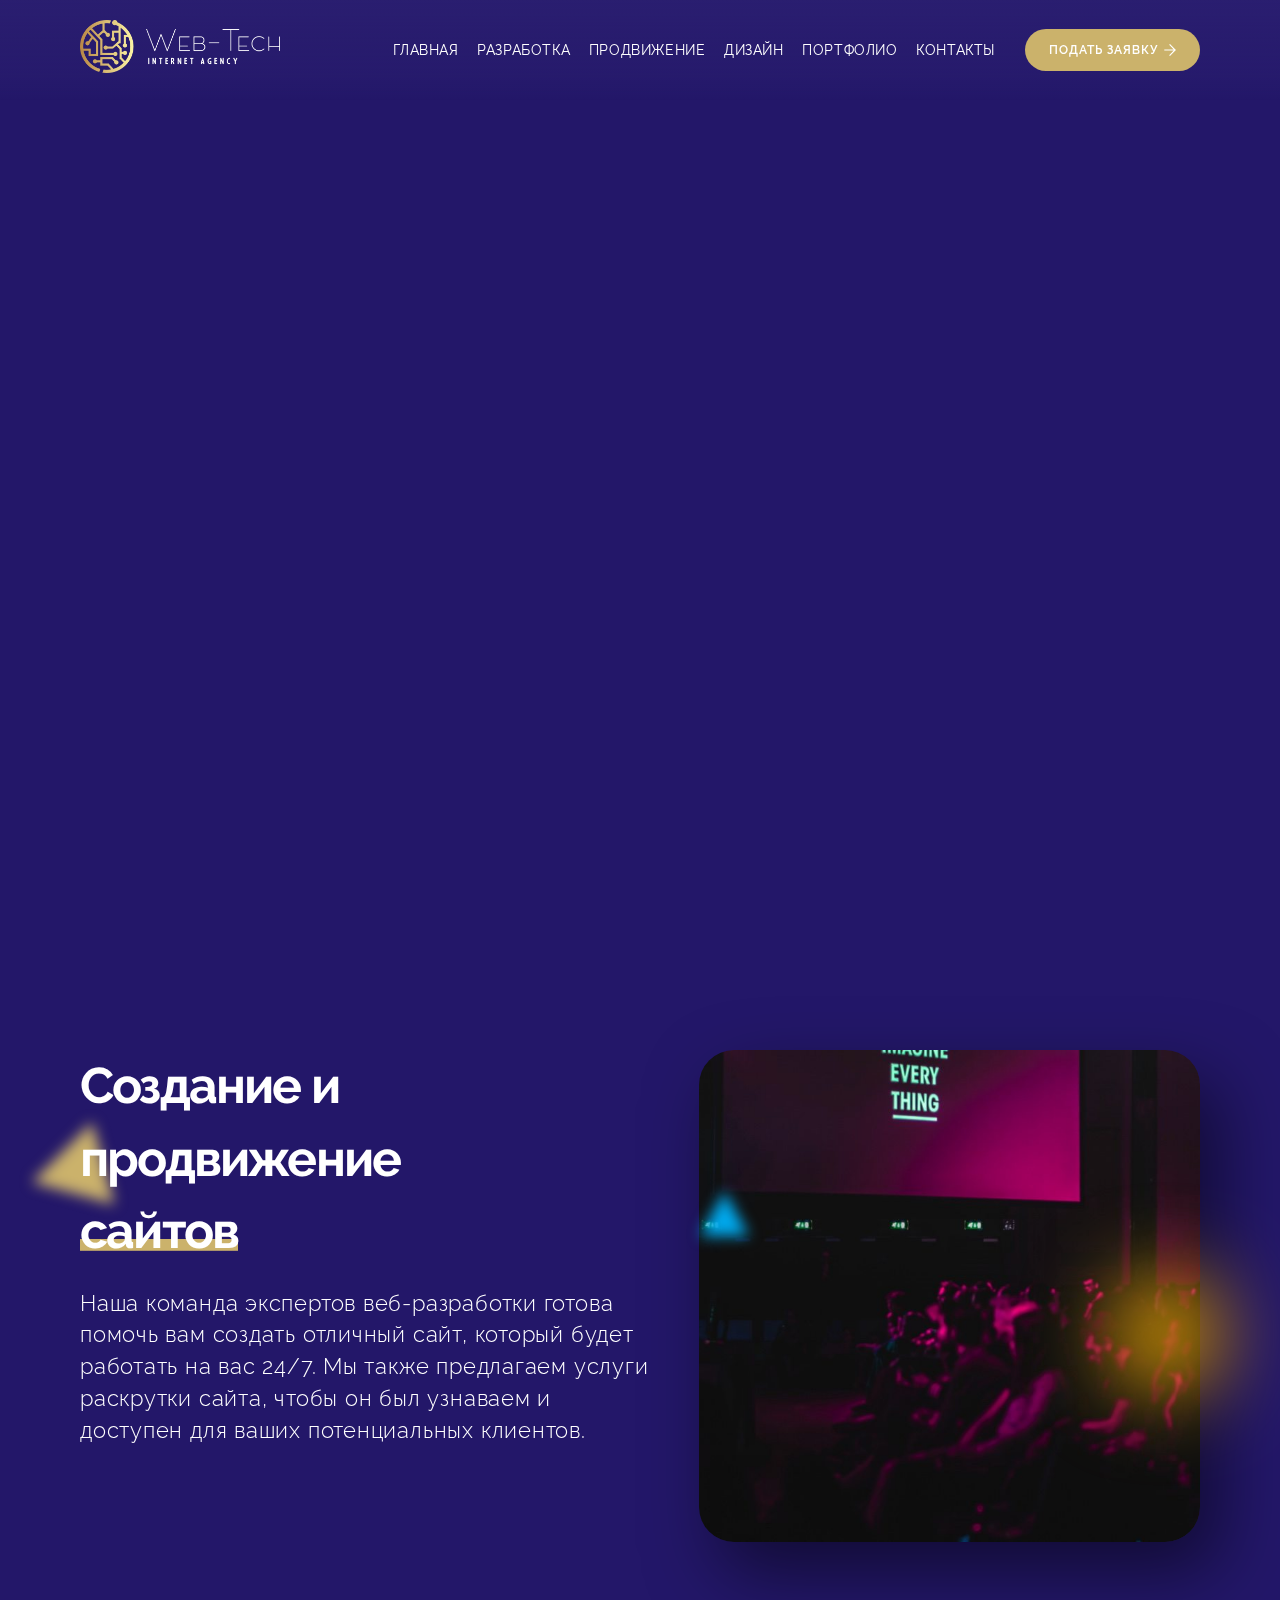
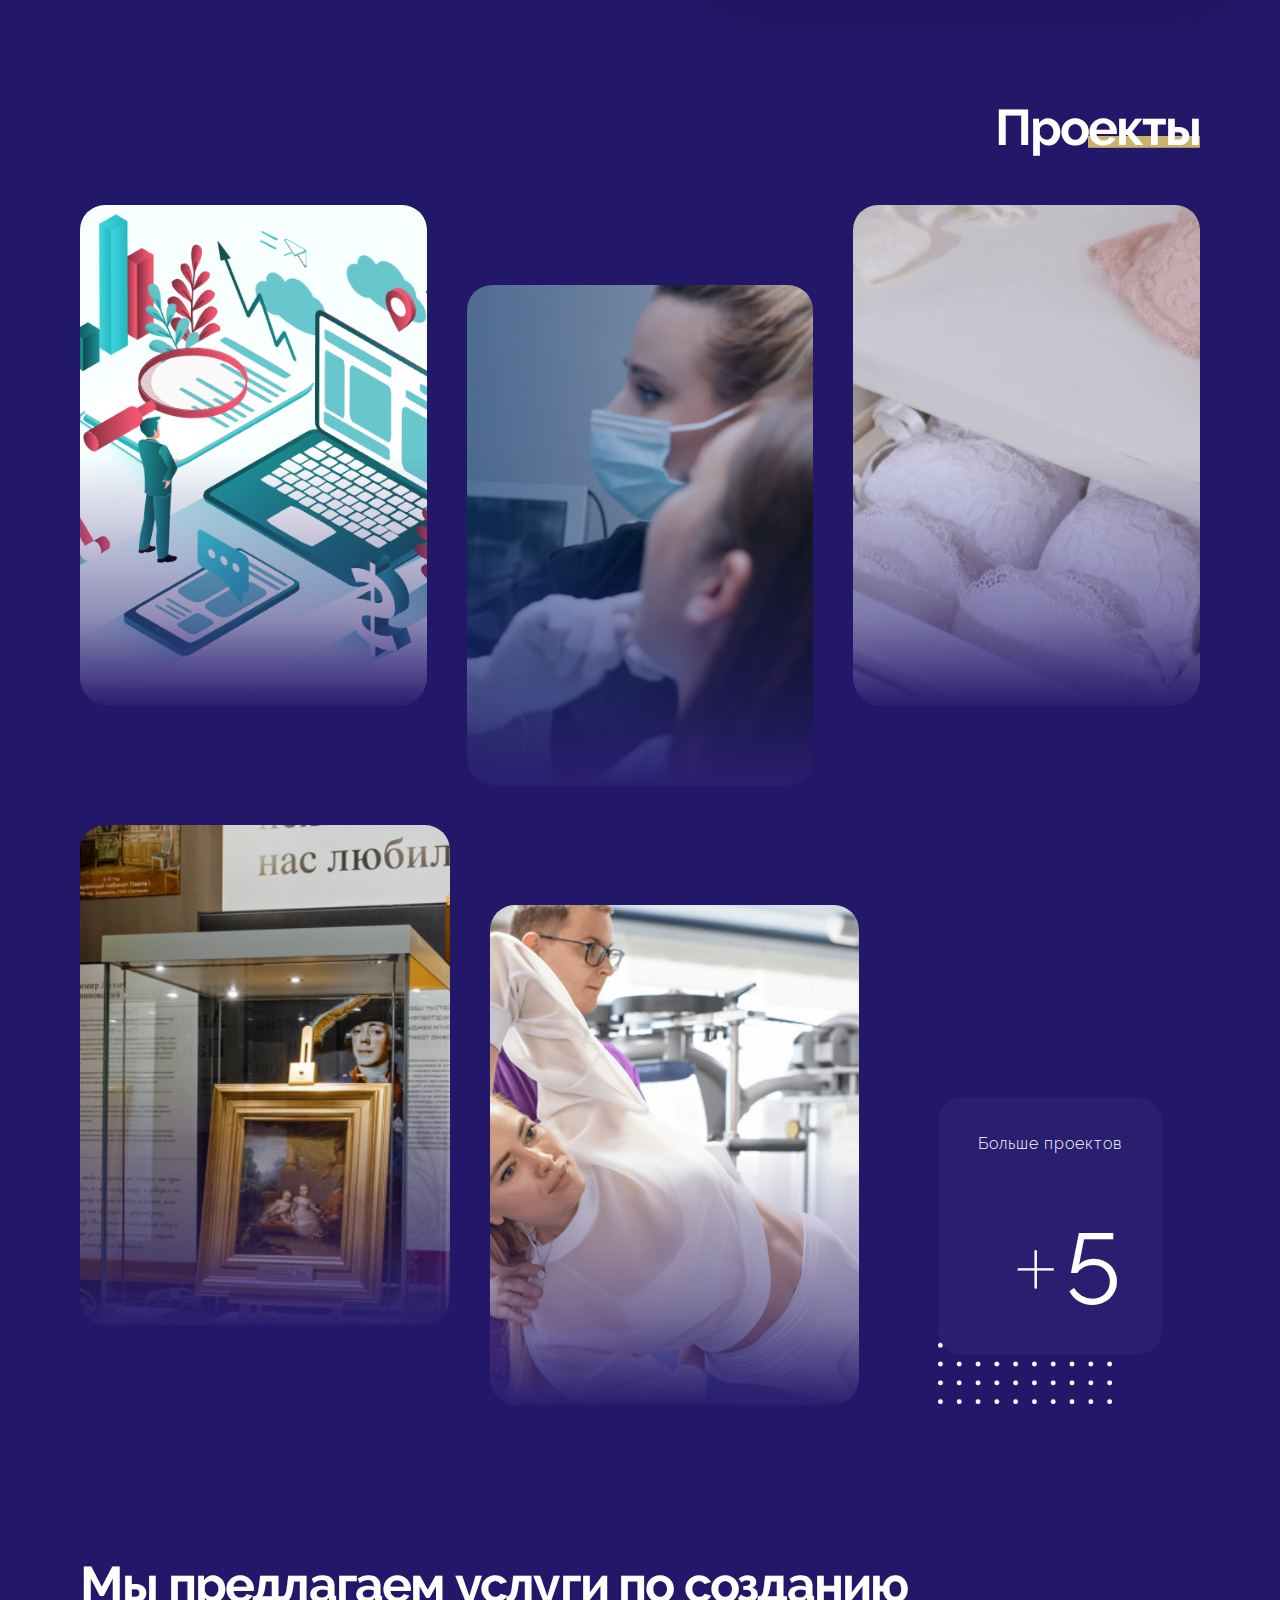
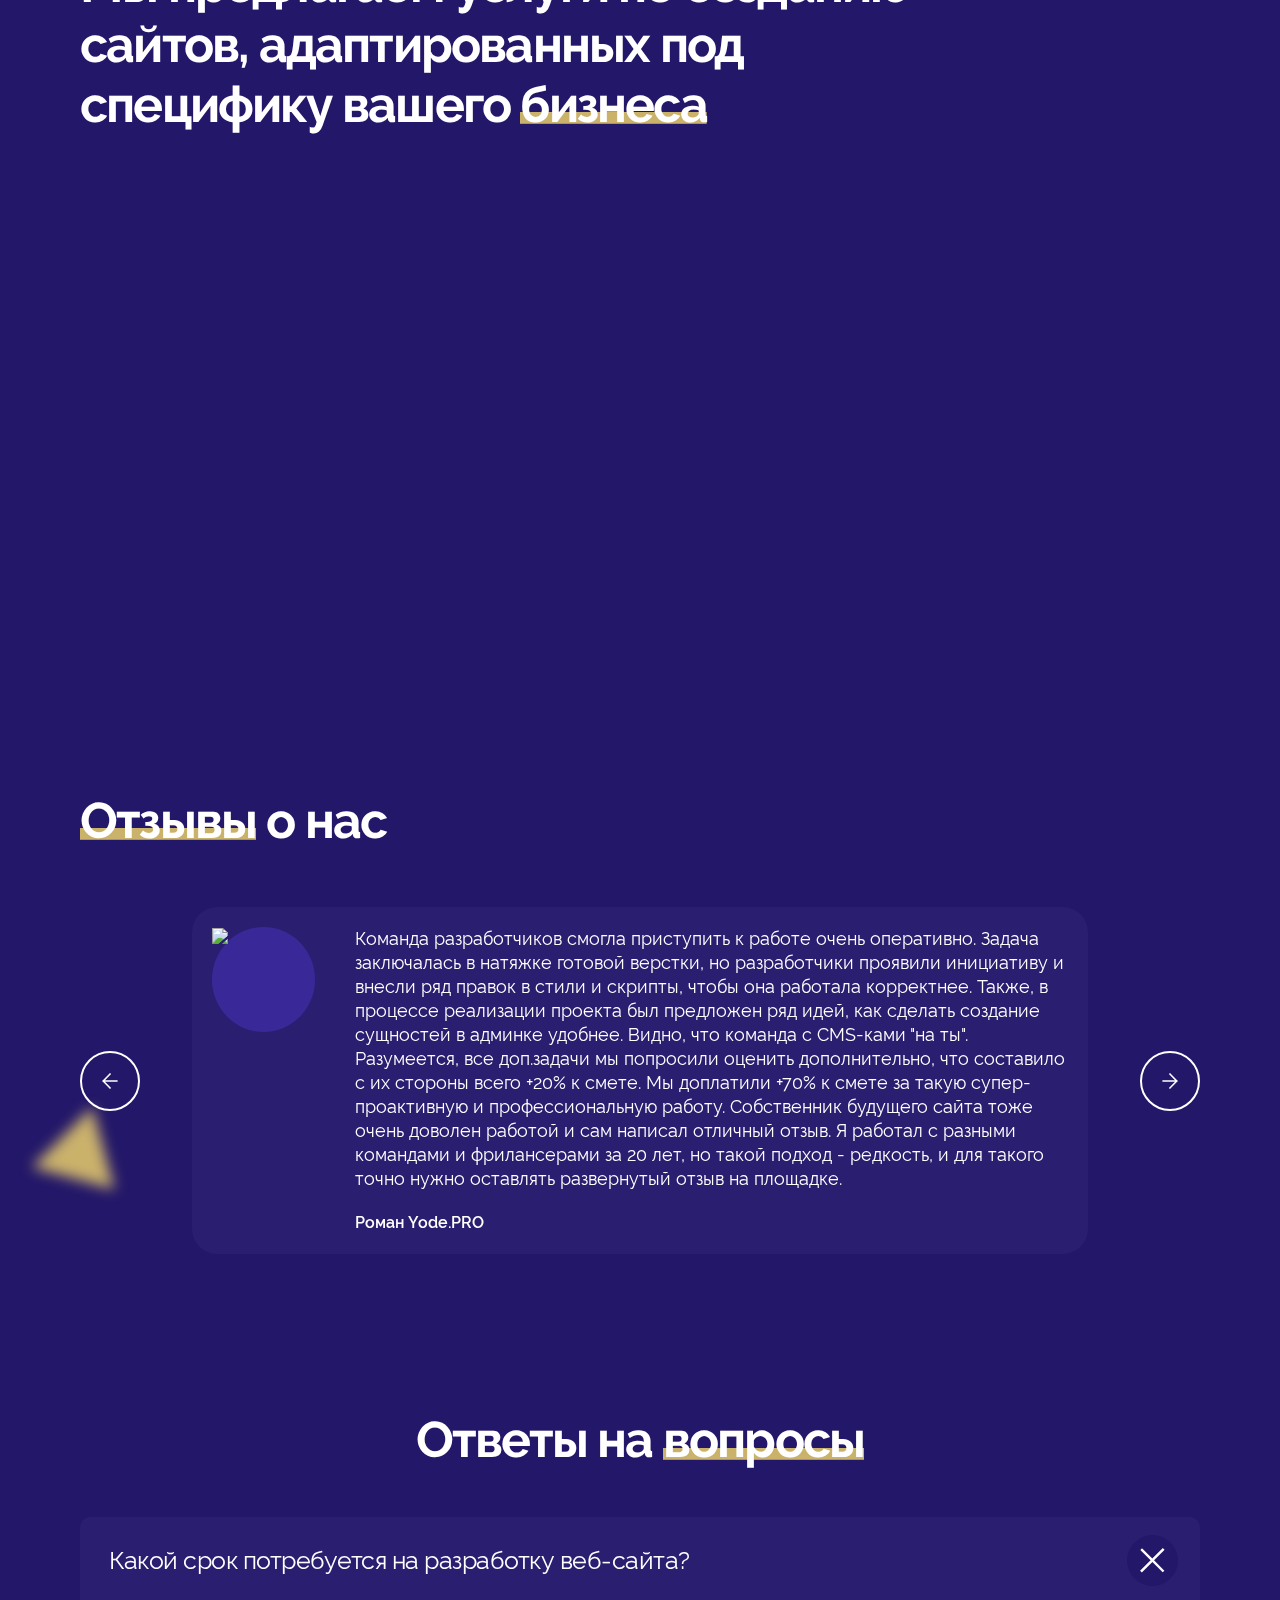
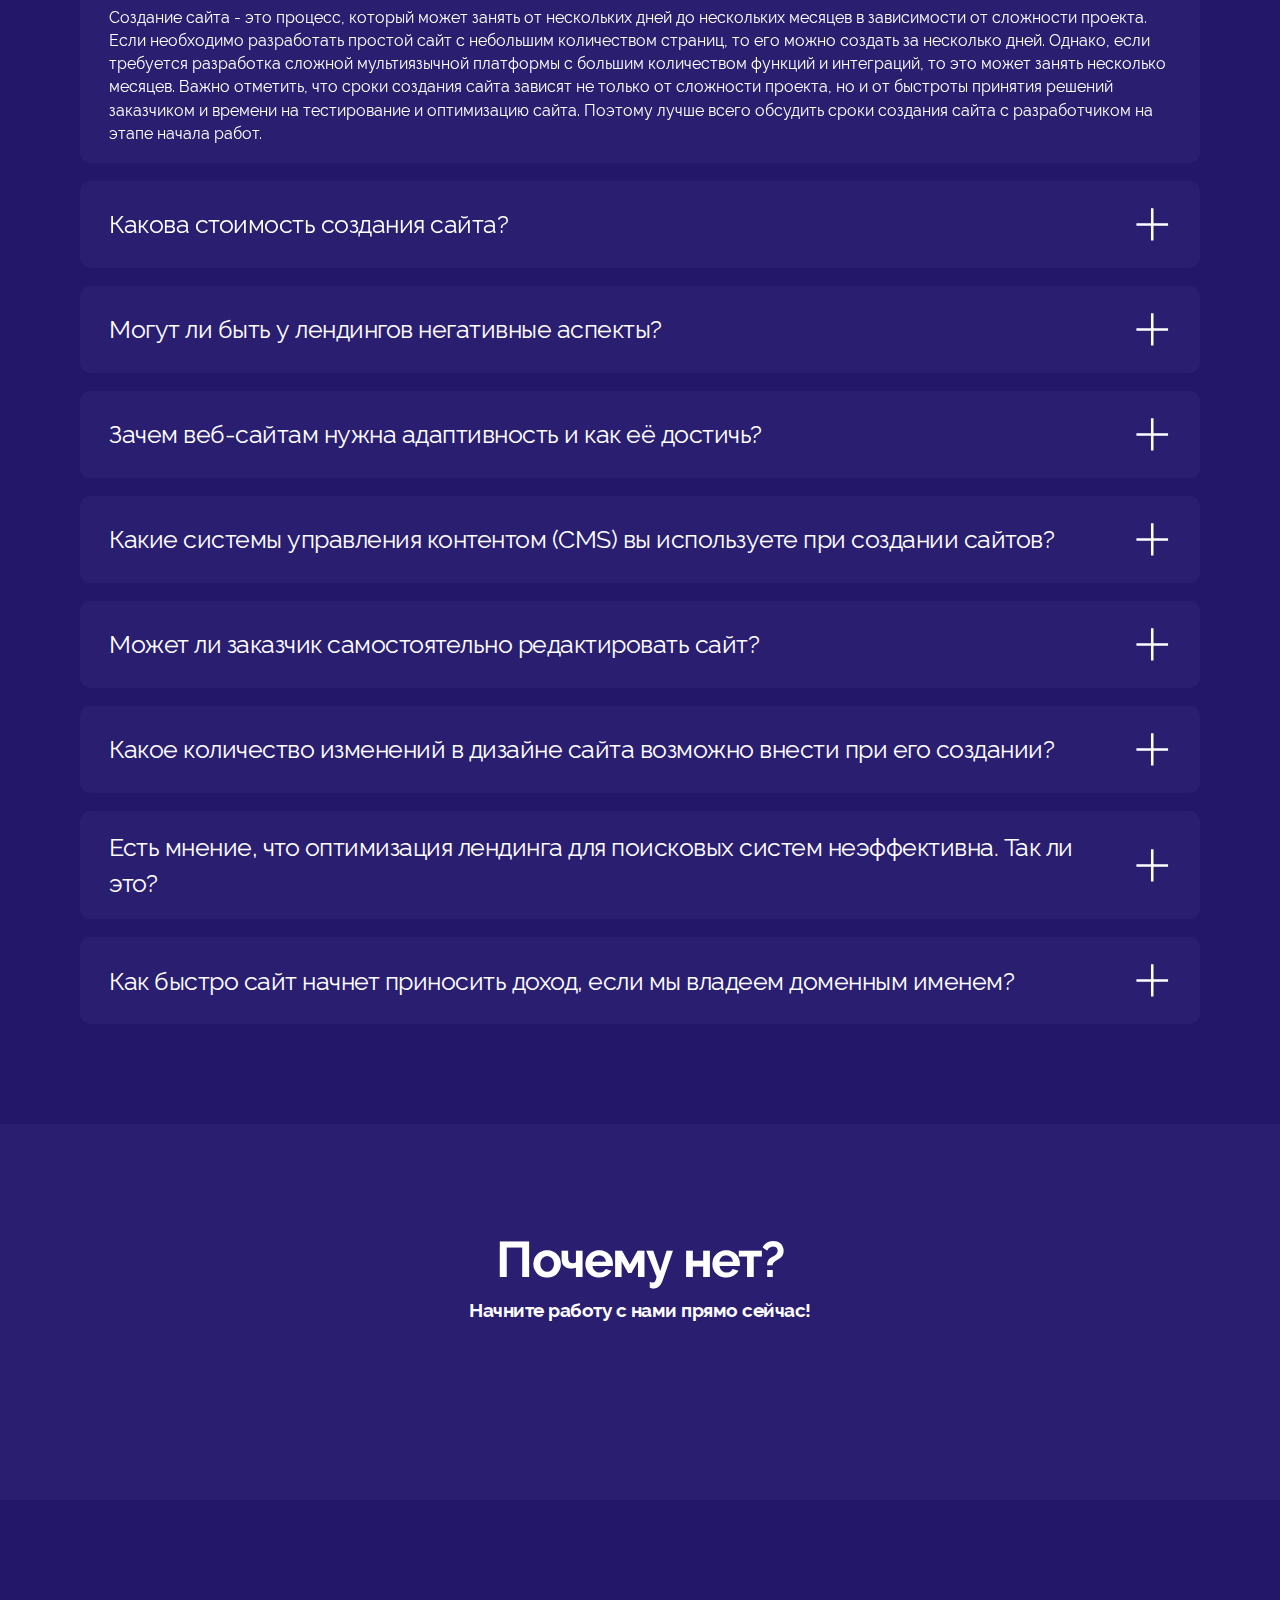
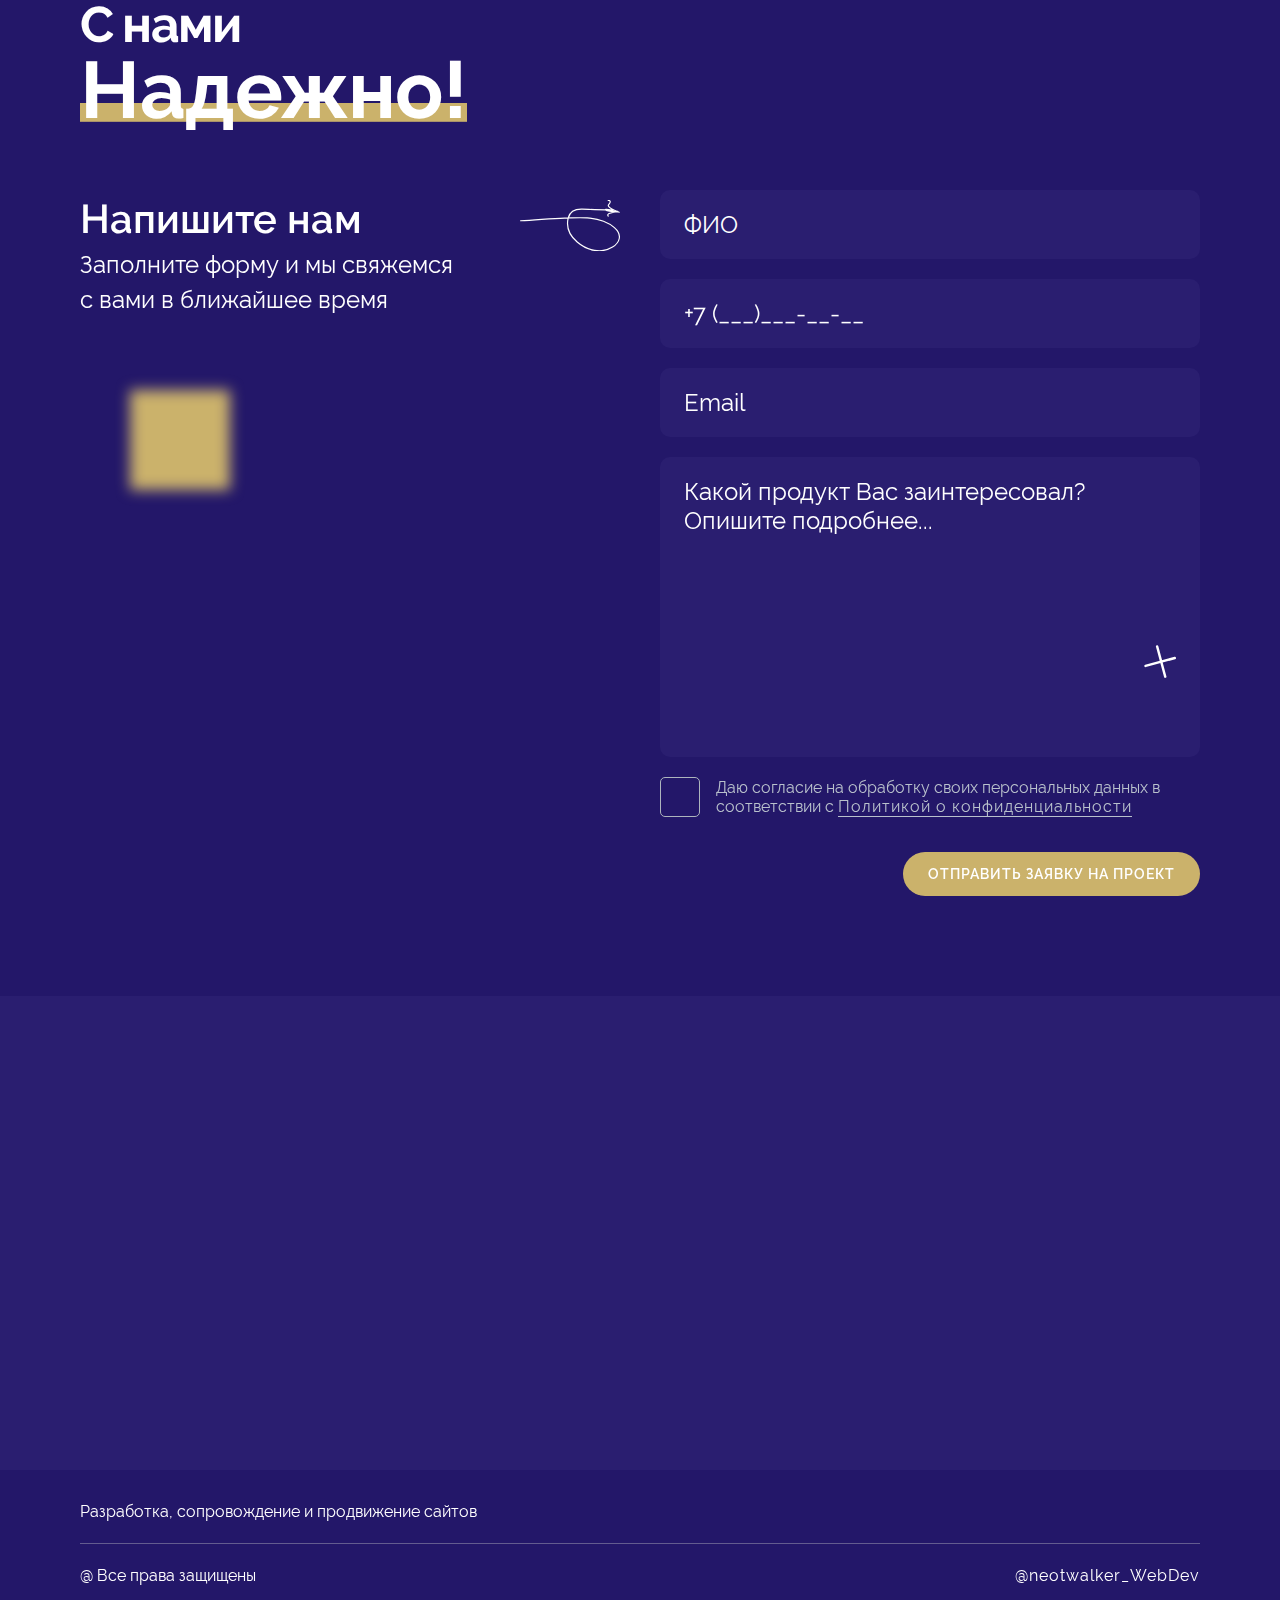
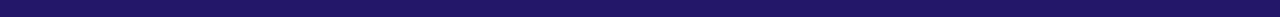
==== commit f3183b45: "add" ====
--- a/index.html
+++ b/index.html
@@ -5,7 +5,7 @@
 
 	<meta charset="utf-8">
 
-	<title>Title</title>
+	<title>Разработка сайтов Под ключ</title>
 	<meta name="description" content="">
 
 	<meta http-equiv="X-UA-Compatible" content="IE=edge">
@@ -53,7 +53,7 @@
 							</nav>
 						</div>
 						<div class="header--button fade-in-right-2">
-							<a class="button sticky-button">
+							<a href="#modal" class="button sticky-button modal--open">
 								<span>Подать заявку</span>
 								<div class="icon">
 									<svg class="svg--icon" viewBox="0 0 16 16" fill="none" xmlns="http://www.w3.org/2000/svg">
@@ -170,12 +170,20 @@
 						</svg>
 					</div>
 					<div class="title">
-						<div class="title--wrapper scale-down-1">
+						<div class="title--wrapper watch-animation scale-down-1">
 							<h1 class="h1">Разработка сайтов
-								<span>Под ключ</span></h1>
-							<h2 class="h2">От лендинга до мультифункциональных информационных порталов</р2>
-						</div>
-
+								<span>Под ключ</span>
+							</h1>
+							<h2 class="h2">От лендинга до мультифункциональных информационных порталов</h2>
+							<a href="#modal" class="button sticky-button mobile modal--open">
+								<span>Подать заявку</span>
+								<div class="icon">
+									<svg class="svg--icon" viewBox="0 0 16 16" fill="none" xmlns="http://www.w3.org/2000/svg">
+										<path d="M6.8801 1.1199L12.9688 7.2086L0.791771 7.20823L0 8L0.791659 8.79166L12.9683 8.79168L6.88002 14.88L8 16L14.8801 9.11989L15.2082 8.79177L16 8L14.88 6.88001L8 9.48178e-07L6.8801 1.1199Z" />
+									</svg>
+								</div>
+							</a>
+						</div>
 					</div>
 				</div>
 			</div>
@@ -192,9 +200,9 @@
 							</div>
 							<h2 class="h2">Создание и продвижение <span>cайтов</span></h2>
 							<p>
-								Наша команда занимаемся созданием и продвижением сайтов в интернете. Мы стараемся сделать из каждого посетителя <span>вашим</span> клиентом. Каждый разработанный нами проект поможет вам в вашей сфере бизнеса. 
-							</p>
-							<a href="#" class="button watch-animation">
+								Наша команда экспертов веб-разработки готова помочь вам создать отличный сайт, который будет работать на вас 24/7. Мы также предлагаем услуги раскрутки сайта, чтобы он был узнаваем и доступен для ваших потенциальных клиентов.
+							</p>
+							<a href="#modal" class="button watch-animation modal--open">
 								<span>Связаться с нами</span>
 								<svg class="svg--icon" viewBox="0 0 16 16" fill="none" xmlns="http://www.w3.org/2000/svg">
 									<path d="M6.8801 1.1199L12.9688 7.2086L0.791771 7.20823L0 8L0.791659 8.79166L12.9683 8.79168L6.88002 14.88L8 16L14.8801 9.11989L15.2082 8.79177L16 8L14.88 6.88001L8 9.48178e-07L6.8801 1.1199Z" />
@@ -313,7 +321,7 @@
 		<section class="main--advantages">
 			<div class="container">
 				<div class="row">
-					<h2 class="h2">Мы поможем создать сайт под ваш <span>бизнес</span></h2>
+					<h2 class="h2">Мы предлагаем услуги по созданию сайтов, адаптированных под специфику вашего <span>бизнеса</span></h2>
 					<div class="list">
 						<div class="item watch-animation">
 							<div class="title">
@@ -507,121 +515,157 @@
 					<div class="faq--list">
 						<div class="faq--item active">
 							<div class="title">
-								<div class="h3">Сколько нужно времени на создание сайта?</div>
+								<h4 class="h3">Какой срок потребуется на разработку веб-сайта?</h4>
 								<div class="icon">
 									<svg width="33" height="33" viewBox="0 0 33 33" fill="none" xmlns="http://www.w3.org/2000/svg">
 										<path d="M14.975 17.6501H0.424988V15.3001H14.975V0.350098H17.5V15.3001H32.075V17.6501H17.5V32.6001H14.975V17.6501Z" fill="#fff"/>
 									</svg>
 								</div>
 							</div>
-							<div class="faq--item__text">
-								Сроки зависят от сложности проекта. Большинство сайтов мы сдаем за месяц от первого брифа до передачи клиенту. Если
-								вам нужен точный расчет, оставьте заявку на бесплатную консультацию.
-							</div>
+							<p class="faq--item__text">
+								Создание сайта - это процесс, который может занять от нескольких дней до нескольких месяцев в зависимости от сложности
+								проекта. Если необходимо разработать простой сайт с небольшим количеством страниц, то его можно создать за несколько
+								дней. Однако, если требуется разработка сложной мультиязычной платформы с большим количеством функций и интеграций, то
+								это может занять несколько месяцев. Важно отметить, что сроки создания сайта зависят не только от сложности проекта, но
+								и от быстроты принятия решений заказчиком и времени на тестирование и оптимизацию сайта. Поэтому лучше всего обсудить
+								сроки создания сайта с разработчиком на этапе начала работ.
+							</p>
 						</div>
 						<div class="faq--item">
 							<div class="title">
-								<div class="h3">Сколько будет стоить сайт?</div>
+								<h4 class="h3">Какова стоимость создания сайта?</h4>
 								<div class="icon">
 									<svg width="33" height="33" viewBox="0 0 33 33" fill="none" xmlns="http://www.w3.org/2000/svg">
 										<path d="M14.975 17.6501H0.424988V15.3001H14.975V0.350098H17.5V15.3001H32.075V17.6501H17.5V32.6001H14.975V17.6501Z" fill="#fff"/>
 									</svg>
 								</div>
 							</div>
-							<div class="faq--item__text">
-								Стоимость зависит от функционала, который вам нужен, сложности структуры, объема контента и дополнительных услуг. Большинство проектов укладываются в бюджет от 50 тыс. руб. Чтобы получить точный расчет, оставьте заявку на бесплатную консультацию.
-							</div>
+							<p class="faq--item__text">
+								Стоимость создания сайта зависит от его сложности, функциональности, дизайна и многих других параметров. Мы
+								предоставляем разные пакеты услуг, а также индивидуальный подход и гибкую ценовую политику. Закажите бесплатную
+								консультацию у наших специалистов и они ответят на все ваши вопросы о стоимости создания сайта, сроках и возможных
+								опциях. Создайте свой сайт с нашей помощью и получите мощный инструмент для продвижения вашего бизнеса в интернете.
+							</p>
 						</div>
 						<div class="faq--item">
 							<div class="title">
-								<div class="h3">Есть ли недостатки у лендингов?</div>
+								<h4 class="h3">Могут ли быть у лендингов негативные аспекты?</h4>
 								<div class="icon">
 									<svg width="33" height="33" viewBox="0 0 33 33" fill="none" xmlns="http://www.w3.org/2000/svg">
 										<path d="M14.975 17.6501H0.424988V15.3001H14.975V0.350098H17.5V15.3001H32.075V17.6501H17.5V32.6001H14.975V17.6501Z" fill="#fff"/>
 									</svg>
 								</div>
 							</div>
-							<div class="faq--item__text">
-								Это скорее не недостаток, а особенность. С помощью лендинга вы не сможете продвигать большое количество разнообразных товаров и услуг. Гораздо эффективнее этот инструмент работает с одним товаром или услугой. Другими словами, если вы хотите представить весь ассортимент продукции, лучше закажите классический многостраничный сайт.
-							</div>
+							<p class="faq--item__text">
+								С точки зрения SEO, лендинги не могут быть рассматриваемы как негативный аспект, а скорее как особенность. Используя
+								лендинг, вы не получите возможность продвигать широкий спектр товаров и услуг. Этот инструмент более эффективен для
+								продвижения одного товара или услуги.
+							</p>
 						</div>
 						<div class="faq--item">
 							<div class="title">
-								<div class="h3">Что такое адаптивность и зачем она нужна?</div>
+								<h4 class="h3">Зачем веб-сайтам нужна адаптивность и как её достичь?</h4>
 								<div class="icon">
 									<svg width="33" height="33" viewBox="0 0 33 33" fill="none" xmlns="http://www.w3.org/2000/svg">
 										<path d="M14.975 17.6501H0.424988V15.3001H14.975V0.350098H17.5V15.3001H32.075V17.6501H17.5V32.6001H14.975V17.6501Z" fill="#fff"/>
 									</svg>
 								</div>
 							</div>
-							<div class="faq--item__text">
-								Адаптивность - способность сайта корректно отображаться на всех видах устройств: персональном компьютере, планшете, мобильном. Это важная черта для лендинга т.к все больше людей делает покупки через телефон или планшет и только корректного отображения на стационарном компьютере уже недостаточно.
-							</div>
+							<p class="faq--item__text">
+								Адаптивность веб-сайта является важным фактором для оптимизации поисковых систем. Она обеспечивает удобный и доступный
+								пользовательский интерфейс на различных устройствах, таких как смартфоны и планшеты. Это увеличивает шансы веб-сайта на
+								высокую органическую посещаемость и лучшее позиционирование в результатах поиска. Кроме того, адаптивность веб-сайта
+								используется в алгоритмах поисковых систем для определения качества сайта и ранжирования его страниц. Чтобы достичь
+								адаптивности, необходимо использовать специальные технологии и подходы, такие как Responsive Web Design и Mobile-First
+								Design. Эти методы позволяют создать гибкий и легко адаптируемый дизайн, который реагирует на разные устройства и
+								разрешения экранов.
+							</p>
 						</div>
 						<div class="faq--item">
 							<div class="title">
-								<div class="h3">Какие CMS-системы вы используете для разработки сайтов?</div>
+								<h4 class="h3">Какие системы управления контентом (CMS) вы используете при создании сайтов?</h4>
 								<div class="icon">
 									<svg width="33" height="33" viewBox="0 0 33 33" fill="none" xmlns="http://www.w3.org/2000/svg">
 										<path d="M14.975 17.6501H0.424988V15.3001H14.975V0.350098H17.5V15.3001H32.075V17.6501H17.5V32.6001H14.975V17.6501Z" fill="#fff"/>
 									</svg>
 								</div>
 							</div>
-							<div class="faq--item__text">
-								Обычно мы используем для работы CMS-систему «Wordpress» т.к это наиболее надежная и удобная CMS.
-							</div>
+							<p class="faq--item__text">
+								При создании сайтов мы используем различные системы управления контентом (CMS), такие как WordPress, Bitrix,
+								OpenCart и др. При выборе CMS мы учитываем требования заказчика, особенности проекта, его функциональность, скорость
+								работы, безопасность и возможности для SEO-оптимизации. Каждая CMS имеет свои достоинства и недостатки, и мы стараемся
+								подобрать оптимальный вариант для каждого конкретного сайта, чтобы обеспечить его эффективную работу и успех в поисковой
+								выдаче.
+							</p>
 						</div>
 						<div class="faq--item">
 							<div class="title">
-								<div class="h3">Может ли заказчик самостоятельно вносить изменения в сайт?</div>
+								<h4 class="h3">Может ли заказчик самостоятельно редактировать сайт?</h4>
 								<div class="icon">
 									<svg width="33" height="33" viewBox="0 0 33 33" fill="none" xmlns="http://www.w3.org/2000/svg">
 										<path d="M14.975 17.6501H0.424988V15.3001H14.975V0.350098H17.5V15.3001H32.075V17.6501H17.5V32.6001H14.975V17.6501Z" fill="#fff"/>
 									</svg>
 								</div>
 							</div>
-							<div class="faq--item__text">
-								Вы сможете корректировать контент, CMS-система дает такую возможность. Мы готовы по запросу предоставить инструкцию по наполнению вашего сайта и провести обучение.
-							</div>
+							<p class="faq--item__text">
+								Да, заказчик может самостоятельно редактировать сайт.
+								Однако, при редактировании сайта необходимо учитывать SEO-аспекты, такие как правильное использование ключевых слов,
+								оптимизация изображений, качественный контент и т.д. Некорректные изменения могут привести к ухудшению позиций сайта в
+								поисковых системах и снижению его посещаемости. Поэтому, для достижения успеха в SEO, желательно обращаться к
+								профессионалам, имеющим опыт в данной области. Мы поможем вам!
+							</p>
 						</div>
 						<div class="faq--item">
 							<div class="title">
-								<div class="h3">Сколько изменений можно внести в дизайн сайта при разработке?</div>
+								<h4 class="h3">Какое количество изменений в дизайне сайта возможно внести при его создании?</h4>
 								<div class="icon">
 									<svg width="33" height="33" viewBox="0 0 33 33" fill="none" xmlns="http://www.w3.org/2000/svg">
 										<path d="M14.975 17.6501H0.424988V15.3001H14.975V0.350098H17.5V15.3001H32.075V17.6501H17.5V32.6001H14.975V17.6501Z" fill="#fff"/>
 									</svg>
 								</div>
 							</div>
-							<div class="faq--item__text">
-								Разработка ТЗ помогает нам и заказчику увидеть будущий сайт, поэтому в 95% случаев изменения макета довольно незначительные. Мы делаем один вариант, потом по необходимости вносим правки в него. НО, если категорически не понравится вариант, то в первую очередь выясняем, что конкретно не понравилось, все замечания принимаем исключительно в письменном виде. Все кардинальные правки по стилю, цветам вносятся на этапе согласования главной страницы сайта.
-							</div>
+							<p class="faq--item__text">
+								При создании сайта возможно внести любое количество изменений в его дизайн. Однако, необходимо учитывать, что чрезмерное
+								количество изменений может негативно сказаться на пользовательском опыте и ухудшить показатели сайта в поисковых
+								системах. Поэтому, важно тщательно продумать дизайн сайта заранее и вносить изменения по мере необходимости и с учетом
+								пользовательских потребностей. Кроме того, важно следить за соответствием дизайна сайта его тематике и бренду, чтобы
+								создать единый стиль и узнаваемость в глазах посетителей.
+							</p>
 						</div>
 						<div class="faq--item">
 							<div class="title">
-								<div class="h3">Я слышал, что лендинг нельзя продвигать в поисковиках. Это так?</div>
+								<h4 class="h3">Есть мнение, что оптимизация лендинга для поисковых систем неэффективна. Так ли это?</h4>
 								<div class="icon">
 									<svg width="33" height="33" viewBox="0 0 33 33" fill="none" xmlns="http://www.w3.org/2000/svg">
 										<path d="M14.975 17.6501H0.424988V15.3001H14.975V0.350098H17.5V15.3001H32.075V17.6501H17.5V32.6001H14.975V17.6501Z" fill="#fff"/>
 									</svg>
 								</div>
 							</div>
-							<div class="faq--item__text">
-								Лендинг можно и нужно продвигать (как и любой другой сайт). Для этого мы разработали уникальную технологию. Если вас интересуют подробности - обращайтесь за консультацией, мы все подробно расскажем.
-							</div>
+							<p class="faq--item__text">
+								Оптимизация лендинга для поисковых систем играет важную роль в успешной продвижении сайта. Хорошо выполненный SEO-анализ
+								и оптимизация страницы могут привлечь больше посетителей из поисковых систем и повысить конверсию. Кроме того, она
+								позволяет улучшить пользовательский опыт и удобство использования сайта, что тоже положительно сказывается на его
+								рейтинге в поисковых системах. Определенно, эффективная оптимизация лендинга требует серьезной работы, но результаты,
+								которые можно достичь, стоят затраченных усилий. Рекомендуется делать все возможное, чтобы страница была максимально
+								оптимизированной для поисковых систем, чтобы привлечь и удержать больше посетителей и увеличить количество конверсий.
+							</p>
 						</div>
 						<div class="faq--item">
 							<div class="title">
-								<div class="h3">Как быстро заработает сайт, если у нас есть свой домен?</div>
+								<h4 class="h3">Как быстро сайт начнет приносить доход, если мы владеем доменным именем?</h4>
 								<div class="icon">
 									<svg width="33" height="33" viewBox="0 0 33 33" fill="none" xmlns="http://www.w3.org/2000/svg">
 										<path d="M14.975 17.6501H0.424988V15.3001H14.975V0.350098H17.5V15.3001H32.075V17.6501H17.5V32.6001H14.975V17.6501Z" fill="#fff"/>
 									</svg>
 								</div>
 							</div>
-							<div class="faq--item__text">
-								После переноса сайт должен заработать в течение 24 часов, но на деле этот срок составляет 4-10 часов.
-							</div>
+							<p class="faq--item__text">
+								Зависит от многих факторов, включая качество содержания сайта, оптимизацию его страниц для поисковых систем, конкуренцию
+								в выбранной нише и другие соображения. Однако иметь доменное имя - это лишь один из шагов в успешном онлайн-бизнесе.
+								Необходимо разработать эффективный план маркетинга, создавать уникальное и интересное содержание, улучшать
+								пользовательский опыт и многие другие действия, чтобы привлекать посетителей и увеличивать доходы сайта. Важно понимать,
+								что за успехом в онлайн-бизнесе нужно работать долго, постоянно улучшая и оптимизируя свой веб-сайт.
+							</p>
 						</div>
 					</div>
 				</div>
@@ -633,13 +677,13 @@
 					<h2 class="h2">Почему нет?</h2>
 					<h3 class="h3">Начните работу с нами прямо сейчас!</h3>
 					<div class="buttons">
-						<a href="#" class="button watch-animation">
+						<a href="#modal" class="button watch-animation modal--open">
 							<span>Оставить заявку</span>
 							<svg class="svg--icon" viewBox="0 0 16 16" fill="none" xmlns="http://www.w3.org/2000/svg">
 								<path d="M6.8801 1.1199L12.9688 7.2086L0.791771 7.20823L0 8L0.791659 8.79166L12.9683 8.79168L6.88002 14.88L8 16L14.8801 9.11989L15.2082 8.79177L16 8L14.88 6.88001L8 9.48178e-07L6.8801 1.1199Z" />
 							</svg>
 						</a>
-						<a href="#" class="button button--white watch-animation">
+						<a href="#work" class="button button--white watch-animation">
 							<span>Я хочу работать у вас</span>
 							<svg class="svg--icon" viewBox="0 0 16 16" fill="none" xmlns="http://www.w3.org/2000/svg">
 								<path d="M6.8801 1.1199L12.9688 7.2086L0.791771 7.20823L0 8L0.791659 8.79166L12.9683 8.79168L6.88002 14.88L8 16L14.8801 9.11989L15.2082 8.79177L16 8L14.88 6.88001L8 9.48178e-07L6.8801 1.1199Z" />
@@ -657,7 +701,7 @@
 					<div class="wrapper">
 						<div class="wrapper--left">
 							<div class="info">
-								<div class="icon icon-1" data-rellax-speed="0.7"></div>
+								<div class="icon icon-1"></div>
 								<div class="h4">Напишите нам</div>
 								<div class="text">
 									Заполните форму и мы свяжемся с вами в ближайшее время
@@ -747,6 +791,42 @@
 			</div>
 		</div>
 	</footer>
+
+	<div class="top" title="Наверх">
+		<svg class="svg--icon" viewBox="0 0 16 16" fill="none" xmlns="http://www.w3.org/2000/svg">
+			<path d="M6.8801 1.1199L12.9688 7.2086L0.791771 7.20823L0 8L0.791659 8.79166L12.9683 8.79168L6.88002 14.88L8 16L14.8801 9.11989L15.2082 8.79177L16 8L14.88 6.88001L8 9.48178e-07L6.8801 1.1199Z"></path>
+		</svg>
+	</div>
+
+	<div class="modal submit__application" id="modal">
+		<div class="modal--wrapper">
+			<div class="title">
+				<span>Заказать сайт</span>
+				<span class="info">С вами свяжутся в ближайшее время!</span>
+			</div>
+			<form action="#" class="form">
+				<input type="text" name="name" placeholder="ФИО" required>
+				<input id="phone_1" type="tel" name="tel" placeholder="+7 (___)___-__-__" required>
+				<input type="email" name="email" placeholder="Email">
+				<textarea name="info" id="info" cols="30" rows="10" placeholder="Какой продукт Вас заинтересовал? Опишите подробнее..."></textarea>
+				<div class="check">
+					<input type="checkbox" id="check1" name="check">
+					<label for="check1">
+						<span>
+							Даю согласие на обработку своих персональных данных в соответствии с 
+							<a href="#">Политикой о конфиденциальности</a>
+						</span>
+					</label>
+				</div>
+				<button class="button sticky-button">Отправить заявку</button>
+			</form>
+		</div>
+	</div>
+
+	<div class="modal" id="work">
+
+	</div>
+
 	<script src="js/scripts.min.js"></script>
 
 </body>
--- a/css/main.min.css
+++ b/css/main.min.css
@@ -1 +1 @@
-@font-face{font-family:raleway;font-style:normal;font-weight:100;src:url(../fonts/RalewayThin/RalewayThin.eot);src:url(../fonts/RalewayThin/RalewayThin.eot?#iefix) format("embedded-opentype"),url(../fonts/RalewayThin/RalewayThin.woff) format("woff"),url(../fonts/RalewayThin/RalewayThin.ttf) format("truetype")}@font-face{font-family:raleway;font-style:normal;font-weight:300;src:url(../fonts/RalewayLight/RalewayLight.eot);src:url(../fonts/RalewayLight/RalewayLight.eot?#iefix) format("embedded-opentype"),url(../fonts/RalewayLight/RalewayLight.woff) format("woff"),url(../fonts/RalewayLight/RalewayLight.ttf) format("truetype")}@font-face{font-family:raleway;font-style:normal;font-weight:400;src:url(../fonts/RalewayRegular/RalewayRegular.eot);src:url(../fonts/RalewayRegular/RalewayRegular.eot?#iefix) format("embedded-opentype"),url(../fonts/RalewayRegular/RalewayRegular.woff) format("woff"),url(../fonts/RalewayRegular/RalewayRegular.ttf) format("truetype")}@font-face{font-family:raleway;font-style:normal;font-weight:600;src:url(../fonts/RalewaySemiBold/RalewaySemiBold.eot);src:url(../fonts/RalewaySemiBold/RalewaySemiBold.eot?#iefix) format("embedded-opentype"),url(../fonts/RalewaySemiBold/RalewaySemiBold.woff) format("woff"),url(../fonts/RalewaySemiBold/RalewaySemiBold.ttf) format("truetype")}@font-face{font-family:raleway;font-style:normal;font-weight:700;src:url(../fonts/RalewayBold/RalewayBold.eot);src:url(../fonts/RalewayBold/RalewayBold.eot?#iefix) format("embedded-opentype"),url(../fonts/RalewayBold/RalewayBold.woff) format("woff"),url(../fonts/RalewayBold/RalewayBold.ttf) format("truetype")}@font-face{font-family:raleway;font-style:normal;font-weight:800;src:url(../fonts/RalewayExtraBold/RalewayExtraBold.eot);src:url(../fonts/RalewayExtraBold/RalewayExtraBold.eot?#iefix) format("embedded-opentype"),url(../fonts/RalewayExtraBold/RalewayExtraBold.woff) format("woff"),url(../fonts/RalewayExtraBold/RalewayExtraBold.ttf) format("truetype")}.owl-theme .owl-dots,.owl-theme .owl-nav{-webkit-tap-highlight-color:transparent;text-align:center}.owl-theme .owl-nav{margin-top:10px}.owl-theme .owl-nav [class*=owl-]{background:#d6d6d6;border-radius:3px;color:#fff;cursor:pointer;display:inline-block;font-size:14px;margin:5px;padding:4px 7px}.owl-theme .owl-nav [class*=owl-]:hover{background:#869791;color:#fff;text-decoration:none}.owl-theme .owl-nav .disabled{cursor:default;opacity:.5}.owl-theme .owl-nav.disabled+.owl-dots{margin-top:10px}.owl-theme .owl-dots .owl-dot{zoom:1;display:inline-block}.owl-theme .owl-dots .owl-dot span{-webkit-backface-visibility:visible;background:#d6d6d6;border-radius:30px;display:block;height:10px;margin:5px 7px;-webkit-transition:opacity .2s ease;-o-transition:opacity .2s ease;transition:opacity .2s ease;width:10px}.owl-theme .owl-dots .owl-dot.active span,.owl-theme .owl-dots .owl-dot:hover span{background:#869791}.owl-carousel,.owl-carousel .owl-item{-webkit-tap-highlight-color:transparent;position:relative}.owl-carousel{display:none;width:100%;z-index:1}.owl-carousel .owl-stage{position:relative;-ms-touch-action:pan-Y}.owl-carousel .owl-stage:after{clear:both;content:".";display:block;height:0;line-height:0;visibility:hidden}.owl-carousel .owl-stage-outer{overflow:hidden;position:relative;-webkit-transform:translateZ(0)}.owl-carousel .owl-item{-webkit-touch-callout:none;-webkit-backface-visibility:hidden;float:left;min-height:1px}.owl-carousel .owl-item img{display:block;-webkit-transform-style:preserve-3d;width:100%}.owl-carousel .owl-dots.disabled,.owl-carousel .owl-nav.disabled{display:none}.no-js .owl-carousel,.owl-carousel.owl-loaded{display:block}.owl-carousel .owl-dot,.owl-carousel .owl-nav .owl-next,.owl-carousel .owl-nav .owl-prev{cursor:pointer;cursor:hand;-webkit-user-select:none;-moz-user-select:none;-ms-user-select:none;user-select:none}.owl-carousel.owl-loading{display:block;opacity:0}.owl-carousel.owl-hidden{opacity:0}.owl-carousel.owl-refresh .owl-item{visibility:hidden}.owl-carousel.owl-drag .owl-item{-webkit-user-select:none;-moz-user-select:none;-ms-user-select:none;user-select:none}.owl-carousel.owl-grab{cursor:move;cursor:-webkit-grab;cursor:grab}.owl-carousel.owl-rtl{direction:rtl}.owl-carousel.owl-rtl .owl-item{float:right}.owl-carousel .animated{-webkit-animation-duration:1s;animation-duration:1s;-webkit-animation-fill-mode:both;animation-fill-mode:both}.owl-carousel .owl-animated-in{z-index:0}.owl-carousel .owl-animated-out{z-index:1}.owl-carousel .fadeOut{-webkit-animation-name:fadeOut;animation-name:fadeOut}@-webkit-keyframes fadeOut{0%{opacity:1}to{opacity:0}}@keyframes fadeOut{0%{opacity:1}to{opacity:0}}.owl-height{-webkit-transition:height .5s ease-in-out;-o-transition:height .5s ease-in-out;transition:height .5s ease-in-out}.owl-carousel .owl-item .owl-lazy{opacity:0;-webkit-transition:opacity .4s ease;-o-transition:opacity .4s ease;transition:opacity .4s ease}.owl-carousel .owl-item img.owl-lazy{-webkit-transform-style:preserve-3d;transform-style:preserve-3d}.owl-carousel .owl-video-wrapper{background:#000;height:100%;position:relative}.owl-carousel .owl-video-play-icon{-webkit-backface-visibility:hidden;background:url(owl.video.play.png) no-repeat;cursor:pointer;height:80px;left:50%;margin-left:-40px;margin-top:-40px;position:absolute;top:50%;transition:-webkit-transform .1s ease;-webkit-transition:-webkit-transform .1s ease;-o-transition:transform .1s ease;transition:transform .1s ease;transition:transform .1s ease,-webkit-transform .1s ease;width:80px;z-index:1}.owl-carousel .owl-video-play-icon:hover{-webkit-transform:scale(1.3);-ms-transform:scale(1.3);transform:scale(1.3)}.owl-carousel .owl-video-playing .owl-video-play-icon,.owl-carousel .owl-video-playing .owl-video-tn{display:none}.owl-carousel .owl-video-tn{background-position:50%;background-repeat:no-repeat;background-size:contain;height:100%;opacity:0;-webkit-transition:opacity .4s ease;-o-transition:opacity .4s ease;transition:opacity .4s ease}.owl-carousel .owl-video-frame{height:100%;position:relative;width:100%;z-index:1}@-webkit-keyframes FadeInLeft2{0%{opacity:0;-webkit-transform:translate3d(-75px,0,0);transform:translate3d(-75px,0,0)}to{opacity:1;-webkit-transform:none;transform:none}}@-webkit-keyframes FadeInRight1{0%{opacity:0;-webkit-transform:translate3d(50px,0,0);transform:translate3d(50px,0,0)}to{opacity:1;-webkit-transform:none;transform:none}}@-webkit-keyframes FadeInRight2{0%{opacity:0;-webkit-transform:translate3d(75px,0,0);transform:translate3d(75px,0,0)}to{opacity:1;-webkit-transform:none;transform:none}}@-webkit-keyframes FadeIn{0%{opacity:0}to{opacity:1}}@-webkit-keyframes ScaleDown1{0%{-webkit-transform:scale(1.3);transform:scale(1.3)}to{opacity:1;-webkit-transform:none;transform:none}}@-webkit-keyframes RotateIn{0%{-webkit-transform:rotate(-200deg);transform:rotate(-200deg);-webkit-transform-origin:center;transform-origin:center}to{opacity:1;-webkit-transform:none;transform:none;-webkit-transform-origin:center;transform-origin:center}}@-webkit-keyframes FadeInUp1{0%{opacity:0;-webkit-transform:translate3d(0,50px,0);transform:translate3d(0,50px,0)}to{opacity:1;-webkit-transform:none;transform:none}}@-webkit-keyframes FadeInUp2{0%{opacity:0;-webkit-transform:translate3d(0,75px,0);transform:translate3d(0,75px,0)}to{opacity:1;-webkit-transform:none;transform:none}}@-webkit-keyframes MaskFromLeft{0%{-webkit-clip-path:inset(0 100% 0 0);clip-path:inset(0 100% 0 0);opacity:1}to{-webkit-clip-path:inset(0 0 0 0);clip-path:inset(0 0 0 0);opacity:1}}@-webkit-keyframes FadeInDown2{0%{opacity:0;-webkit-transform:translate3d(0,-75px,0);transform:translate3d(0,-75px,0)}to{opacity:1;-webkit-transform:none;transform:none}}@-webkit-keyframes PulseIn4{0%{-webkit-transform:scaleX(1);transform:scaleX(1)}50%{-webkit-transform:scale3d(.9,.9,.9);transform:scale3d(.9,.9,.9)}to{opacity:1;-webkit-transform:none;transform:none}}@-webkit-keyframes SlideFromRight{0%{-webkit-transform:translateX(100%);transform:translateX(100%)}to{opacity:1;-webkit-transform:none;transform:none}}@-webkit-keyframes SlideFromBot{0%{-webkit-transform:translateY(100%);transform:translateY(100%)}to{opacity:1;-webkit-transform:none;transform:none}}@-webkit-keyframes LightUpStickyBtns{0%{background-position:0 0}80%{background-position:0 0}to{background-position:100% 0}}*{-webkit-box-sizing:border-box;box-sizing:border-box;margin:0;padding:0}:after,:before{-webkit-box-sizing:border-box;box-sizing:border-box}::-webkit-input-placeholder{color:#fff;opacity:1}:-moz-placeholder,::-moz-placeholder{color:#fff;opacity:1}:-ms-input-placeholder{color:#fff;opacity:1}body input:focus:required:invalid,body textarea:focus:required:invalid{border:1px solid #cf2e2e;color:#cf2e2e}body input:required:valid,body textarea:required:valid{border:1px solid #61ce70;color:#61ce70}input:-webkit-autofill,input:-webkit-autofill:focus,input:-webkit-autofill:hover,select:-webkit-autofill,select:-webkit-autofill:focus,select:-webkit-autofill:hover,textarea:-webkit-autofill,textarea:-webkit-autofill:focus,textarea:-webkit-autofill:hover{-webkit-text-fill-color:#61ce70;border:1px solid #61ce70;-webkit-box-shadow:inset 0 0 0 1000px #2a1e70}body,html{height:100%}body,html{overflow-x:hidden}body{-webkit-font-smoothing:antialiased;background-color:#231769;color:#fff;font-size:16px;line-height:1.45;min-width:320px;position:relative;text-rendering:optimizelegibility}body,button,input,option,select,textarea{font-family:raleway,sans-serif}.h2{font-size:60px;letter-spacing:-1.8px}.h3{letter-spacing:-.5px}.h1,.h2,.h3,.h4,.h5,.h6{color:#fff}.h1 span,.h2 span,.h3 span,.h4 span,.h5 span,.h6 span{background-image:-webkit-gradient(linear,left top,left bottom,from(#cbb26b),to(#cbb26b));background-image:-o-linear-gradient(#cbb26b,#cbb26b);background-image:linear-gradient(#cbb26b,#cbb26b);background-position:center 80%;background-repeat:no-repeat;background-size:100% 20%}.img-responsive{display:block;height:auto;max-width:100%}img{max-width:100%}.text-center{text-align:center}::-moz-selection{background-color:#cbb26b;color:#fff}::selection{background-color:#cbb26b;color:#fff}li,ul{list-style-type:none}a{text-decoration:none}a,a span{letter-spacing:1px}.container{margin:0 auto;max-width:1600px}.container .row{padding-left:35px;padding-right:35px;width:100%}.menu .list{display:-webkit-box;display:-ms-flexbox;display:flex}.menu .list li{font-weight:500;line-height:1}.menu .list li:first-child a{margin-left:0}.menu .list li a{color:#fff;letter-spacing:.62px;margin-left:1.315em;overflow:hidden;position:relative;text-transform:uppercase;-webkit-transition:color .3s ease,opacity .1s linear;-o-transition:color .3s ease,opacity .1s linear;transition:color .3s ease,opacity .1s linear;white-space:nowrap}.menu .list li a:after{bottom:-100%;content:"";display:block;height:1.5px;left:0;position:absolute;-webkit-transition:all .3s ease;-o-transition:all .3s ease;transition:all .3s ease;width:100%}.menu .list li:focus a,.menu .list li:hover a{color:#cbb26b;opacity:1}.menu .list li:focus a:after,.menu .list li:hover a:after{background-color:#cbb26b;bottom:-3px}.button{-webkit-box-pack:justify;-ms-flex-pack:justify;-webkit-box-align:center;-ms-flex-align:center;align-items:center;-webkit-animation-delay:.5s;animation-delay:.5s;-webkit-animation-duration:5s;animation-duration:5s;-webkit-animation-timing-function:cubic-bezier(.165,.84,.44,1);animation-timing-function:cubic-bezier(.165,.84,.44,1);background-color:#cbb26b;border:none;border-radius:37px;color:#fff;cursor:pointer;display:-webkit-inline-box;display:-ms-inline-flexbox;display:inline-flex;font-size:14px;font-weight:600;gap:5px;justify-content:space-between;letter-spacing:3px;line-height:1;outline:none;padding:15px 25px;position:relative;text-align:center;text-decoration:none;text-transform:uppercase;-webkit-transition:background-color .3s ease;-o-transition:background-color .3s ease;transition:background-color .3s ease}.button:focus,.button:hover{color:#fff}.button:hover{background-color:#be9e45}.button:active{background-color:#d8c691}.button--white{background-color:#fff;color:#2a1e70;-webkit-transition:all .3s ease;-o-transition:all .3s ease;transition:all .3s ease}.button--white svg *{fill:#2a1e70;-webkit-transition:fill .3s ease;-o-transition:fill .3s ease;transition:fill .3s ease}.button--white:hover svg *{fill:#fff}.logo a{display:inline-block;max-width:250px;min-height:-webkit-fit-content;min-height:-moz-fit-content;min-height:fit-content;-webkit-transition:opacity .3s ease;-o-transition:opacity .3s ease;transition:opacity .3s ease;width:auto}.logo:focus,.logo:hover{opacity:.8}.header{padding:20px 0;position:relative;z-index:6}.header--overlay{background:transparent -webkit-gradient(linear,left bottom,left top,from(rgba(42,30,112,0)),color-stop(25%,rgba(42,30,112,.51)),to(#2a1e70));background:transparent -o-linear-gradient(bottom,rgba(42,30,112,0) 0,rgba(42,30,112,.51) 25%,#2a1e70 100%);background:transparent linear-gradient(0deg,rgba(42,30,112,0),rgba(42,30,112,.51) 25%,#2a1e70);left:0;position:fixed;right:0;top:0;z-index:9}.header--widget__wrap{-ms-flex-line-pack:center;-webkit-box-align:center;-ms-flex-align:center;align-content:center;align-items:center;display:-webkit-box;display:-ms-flexbox;display:flex;-ms-flex-wrap:wrap;flex-wrap:wrap;row-gap:10px;width:100%}.header--logo{-webkit-box-flex:1;-ms-flex-positive:1;-webkit-animation-duration:2.3s;animation-duration:2.3s;-webkit-animation-timing-function:cubic-bezier(.165,.84,.44,1);animation-timing-function:cubic-bezier(.165,.84,.44,1);flex-grow:1;z-index:1}.header--menu{-webkit-animation-duration:5s;animation-duration:5s;-webkit-animation-timing-function:cubic-bezier(.25,.46,.45,.94);animation-timing-function:cubic-bezier(.25,.46,.45,.94)}.header--menu .menu{margin-right:30px}.header--menu .burger{display:none}.header--button{-webkit-animation-duration:2.3s;animation-duration:2.3s;-webkit-animation-timing-function:cubic-bezier(.165,.84,.44,1);animation-timing-function:cubic-bezier(.165,.84,.44,1)}.header--button a{-webkit-box-pack:justify;-ms-flex-pack:justify;gap:5px;justify-content:space-between;padding:15px 24px}.header--button .icon,.header--button a{-webkit-box-align:center;-ms-flex-align:center;align-items:center;display:-webkit-box;display:-ms-flexbox;display:flex}.header--button .icon{-webkit-box-pack:center;-ms-flex-pack:center;justify-content:center}.header--button .icon svg{height:12px;width:12px}.header--button .icon svg *{fill:#fff}.header .burger{cursor:pointer;display:none;height:30px;overflow:hidden;position:relative;width:30px}.header .burger span{background-color:#fff;height:2px;left:50%;position:absolute;top:50%;-webkit-transform:translate(-50%,-50%);-ms-transform:translate(-50%,-50%);transform:translate(-50%,-50%);-webkit-transition:all .3s ease;-o-transition:all .3s ease;transition:all .3s ease;width:25px}.header .burger span:nth-of-type(2){top:calc(50% - 6px)}.header .burger span:nth-of-type(3){top:calc(50% + 6px)}.header .burger.open span{top:50%;-webkit-transform:translate(-50%) rotate(45deg);-ms-transform:translate(-50%) rotate(45deg);transform:translate(-50%) rotate(45deg)}.header .burger.open span:nth-of-type(2){display:none}.header .burger.open span:nth-of-type(3){top:50%;-webkit-transform:translate(-50%) rotate(-45deg);-ms-transform:translate(-50%) rotate(-45deg);transform:translate(-50%) rotate(-45deg)}.arrows{-webkit-box-pack:justify;-ms-flex-pack:justify;bottom:0;height:100%;justify-content:space-between;position:absolute;top:0;width:100%;z-index:1}.arrows,.arrows--next,.arrows--prev{-webkit-box-align:center;-ms-flex-align:center;align-items:center;display:-webkit-box;display:-ms-flexbox;display:flex}.arrows--next,.arrows--prev{-webkit-box-pack:center;-ms-flex-pack:center;border:2px solid #fff;border-radius:50%;cursor:pointer;height:60px;justify-content:center;padding:10px;-webkit-transition:background-color .3s ease,border-color .3s ease;-o-transition:background-color .3s ease,border-color .3s ease;transition:background-color .3s ease,border-color .3s ease;width:60px}.arrows--next:focus,.arrows--next:hover,.arrows--prev:focus,.arrows--prev:hover{background-color:#fff;border-color:#2a1e70}.arrows--next:focus svg *,.arrows--next:hover svg *,.arrows--prev:focus svg *,.arrows--prev:hover svg *{fill:#2a1e70}.arrows--next:active,.arrows--prev:active{background-color:#cbb26b}.arrows--next:active svg *,.arrows--prev:active svg *{fill:#fff}.arrows--prev{left:0}.arrows--next{right:0}.arrows svg *{fill:#fff;-webkit-transition:fill .3s ease;-o-transition:fill .3s ease;transition:fill .3s ease}.main--header{-webkit-animation-duration:4s!important;animation-duration:4s!important;-webkit-animation-timing-function:cubic-bezier(.165,.84,.44,1)!important;animation-timing-function:cubic-bezier(.165,.84,.44,1)!important;background-image:url(../img/bg-main.jpg);background-position:50%;background-repeat:no-repeat;height:100vh;margin-bottom:0;padding-top:290px;-webkit-transition:background .3s,border .3s,border-radius .3s,-webkit-box-shadow .3s;transition:background .3s,border .3s,border-radius .3s,-webkit-box-shadow .3s;-o-transition:background .3s,border .3s,border-radius .3s,box-shadow .3s;transition:background .3s,border .3s,border-radius .3s,box-shadow .3s;transition:background .3s,border .3s,border-radius .3s,box-shadow .3s,-webkit-box-shadow .3s}.main--header .icon{-webkit-animation-delay:.5s;animation-delay:.5s;-webkit-animation-duration:2.3s;animation-duration:2.3s;-webkit-animation-timing-function:cubic-bezier(.165,.84,.44,1);animation-timing-function:cubic-bezier(.165,.84,.44,1);display:inline-block;height:-webkit-fit-content;height:-moz-fit-content;height:fit-content;max-width:auto;position:absolute;width:auto;z-index:1}.main--header .icon-1{-webkit-animation-duration:3s;animation-duration:3s;-webkit-animation-timing-function:cubic-bezier(.165,.84,.44,1);animation-timing-function:cubic-bezier(.165,.84,.44,1);height:35px;left:30%;top:15%}.main--header .icon-2{left:15%;top:18%}.main--header .icon-3{bottom:30%;left:50px;opacity:1}.main--header .icon-4{-webkit-animation-delay:.9s;animation-delay:.9s;-webkit-animation-duration:4s;animation-duration:4s;-webkit-animation-timing-function:cubic-bezier(.165,.84,.44,1);animation-timing-function:cubic-bezier(.165,.84,.44,1);bottom:5%;left:25%}.main--header .icon-5{-webkit-animation-delay:.5s;animation-delay:.5s;-webkit-animation-timing-function:cubic-bezier(.165,.84,.44,1);animation-timing-function:cubic-bezier(.165,.84,.44,1);bottom:20%;left:45%}.main--header .icon-5,.main--header .icon-6{-webkit-animation-duration:3s;animation-duration:3s}.main--header .icon-6{-webkit-animation-delay:1.2s;animation-delay:1.2s;-webkit-animation-timing-function:cubic-bezier(.165,.84,.44,1);animation-timing-function:cubic-bezier(.165,.84,.44,1);bottom:50%;left:43%}.main--header .icon-7{opacity:1;right:50%;top:40%}.main--header .icon-8{-webkit-animation-delay:.6s;animation-delay:.6s;-webkit-animation-duration:2s;animation-duration:2s;-webkit-animation-timing-function:cubic-bezier(.165,.84,.44,1);animation-timing-function:cubic-bezier(.165,.84,.44,1);bottom:40%;right:40%}.main--header .icon-9{-webkit-animation-delay:1.4s;animation-delay:1.4s;-webkit-animation-timing-function:cubic-bezier(.165,.84,.44,1);animation-timing-function:cubic-bezier(.165,.84,.44,1);bottom:40%;right:20%}.main--header .icon-10,.main--header .icon-9{-webkit-animation-duration:3s;animation-duration:3s}.main--header .icon-10{-webkit-animation-delay:2.4s;animation-delay:2.4s;-webkit-animation-timing-function:cubic-bezier(.165,.84,.44,1);animation-timing-function:cubic-bezier(.165,.84,.44,1);height:-webkit-fit-content;height:-moz-fit-content;height:fit-content;left:-130px;opacity:1;top:430px}.main--header .icon-11{-webkit-animation-delay:2s;animation-delay:2s;-webkit-animation-duration:3s;animation-duration:3s;-webkit-animation-timing-function:cubic-bezier(.77,0,.175,1);animation-timing-function:cubic-bezier(.77,0,.175,1);bottom:20%;right:-130px}.main--header .icon-12{-webkit-animation-delay:2.7s;animation-delay:2.7s;-webkit-animation-duration:3s;animation-duration:3s;-webkit-animation-timing-function:cubic-bezier(.165,.84,.44,1);animation-timing-function:cubic-bezier(.165,.84,.44,1);left:-130px;top:200px}.main--header:before{background:transparent -webkit-gradient(linear,left top,right top,from(rgba(255,189,0,.35)),color-stop(50%,rgba(255,189,0,.35)),color-stop(50%,rgba(35,23,105,.35)),to(rgba(35,23,105,.35)));background:transparent -o-linear-gradient(left,rgba(255,189,0,.35) 0,rgba(255,189,0,.35) 50%,rgba(35,23,105,.35) 50%,rgba(35,23,105,.35) 100%);background:transparent linear-gradient(90deg,rgba(255,189,0,.35),rgba(255,189,0,.35) 50%,rgba(35,23,105,.35) 0,rgba(35,23,105,.35));content:"";display:inline-block;height:100%;left:0;position:absolute;top:0;width:100%;z-index:0}.main--header:after{background:transparent -webkit-gradient(linear,left top,left bottom,from(rgba(35,23,105,0)),color-stop(65%,rgba(35,23,105,.431)),to(#231769));background:transparent -o-linear-gradient(top,rgba(35,23,105,0) 0,rgba(35,23,105,.431) 65%,#231769 100%);background:transparent linear-gradient(180deg,rgba(35,23,105,0),rgba(35,23,105,.431) 65%,#231769);content:"";display:inline-block;height:100%;left:0;position:absolute;top:0;width:100%;z-index:0}.main--header .title{color:#fff;position:relative;width:43%;z-index:9}.main--header .title,.main--header .title--wrapper{-webkit-animation-duration:3s;animation-duration:3s;-webkit-animation-timing-function:cubic-bezier(.785,.135,.15,.86);animation-timing-function:cubic-bezier(.785,.135,.15,.86)}.main--header .title--wrapper .h1{font-size:100px;font-weight:700;letter-spacing:-6.6px;line-height:1em;text-transform:uppercase}.main--header .title--wrapper .h1 span{white-space:nowrap}.main--header .title--wrapper .h2{font-size:35px}.main--header .title--wrapper p{font-size:24px;margin-top:20px}.main--header .title--wrapper p span{display:block}.main--about{margin-bottom:0;margin-top:150px}.main--about .wrapper{-webkit-box-pack:justify;-ms-flex-pack:justify;color:#fff;display:-webkit-box;display:-ms-flexbox;display:flex;gap:40px;justify-content:space-between;position:relative}.main--about .wrapper .icon{-webkit-filter:blur(7px);filter:blur(7px);max-width:auto;position:absolute;-webkit-transition:-webkit-transform 1s ease;transition:-webkit-transform 1s ease;-o-transition:transform 1s ease;transition:transform 1s ease;transition:transform 1s ease,-webkit-transform 1s ease;width:auto}.main--about .wrapper .icon svg{display:inline-block;height:auto;width:100%}.main--about .wrapper .icon-1{left:-120px;top:0;z-index:-1}.main--about .wrapper .icon-2{left:-20px;top:120px}.main--about .wrapper .icon-3{-webkit-filter:blur(43px);filter:blur(43px);right:-150px;top:100px}.main--about .wrapper--left{-webkit-box-orient:vertical;-webkit-box-direction:normal;-webkit-box-pack:center;-ms-flex-pack:center;display:-webkit-box;display:-ms-flexbox;display:flex;-ms-flex-direction:column;flex-direction:column;justify-content:center}.main--about .wrapper--left .h2{margin-bottom:20px;max-width:360px}.main--about .wrapper--left p{-webkit-box-flex:1;-ms-flex-positive:1;flex-grow:1;font-size:24px;font-weight:300;letter-spacing:.78px;max-width:648px}.main--about .wrapper--left p span{background-image:-webkit-gradient(linear,left top,left bottom,from(#cbb26b),to(#cbb26b));background-image:-o-linear-gradient(#cbb26b,#cbb26b);background-image:linear-gradient(#cbb26b,#cbb26b);background-position:center 80%;background-repeat:no-repeat;background-size:100% 10%}.main--about .wrapper--left .button{-webkit-box-align:center;-ms-flex-align:center;-webkit-box-pack:justify;-ms-flex-pack:justify;align-items:center;-webkit-animation-duration:3s;animation-duration:3s;display:-webkit-box;display:-ms-flexbox;display:flex;justify-content:space-between;margin-left:auto;max-width:300px;width:100%}.main--about .wrapper--right{-webkit-animation-duration:3s;animation-duration:3s;-webkit-animation-timing-function:cubic-bezier(.165,.84,.44,1);animation-timing-function:cubic-bezier(.165,.84,.44,1);opacity:1;width:50%}.main--about .wrapper--right .image{border-radius:35px;-webkit-box-shadow:20px 30px 70px 0 rgba(0,0,0,.5);box-shadow:20px 30px 70px 0 rgba(0,0,0,.5);height:100%;overflow:hidden;-webkit-transition:all .3s ease-out;-o-transition:all .3s ease-out;transition:all .3s ease-out}.main--about .wrapper--right .image img{display:inline-block;height:100%;width:100%}.main--projects{margin-top:150px}.main--projects .h2{margin-bottom:40px;text-align:right}.main--projects .projects{-webkit-box-align:start;-ms-flex-align:start;align-items:flex-start;display:-webkit-box;display:-ms-flexbox;display:flex;-ms-flex-wrap:wrap;flex-wrap:wrap;gap:40px}.main--projects .projects--item{-webkit-box-orient:vertical;-webkit-box-direction:normal;-webkit-box-flex:1;-webkit-animation-duration:2s;animation-duration:2s;-webkit-animation-timing-function:cubic-bezier(.165,.84,.44,1);animation-timing-function:cubic-bezier(.165,.84,.44,1);display:-webkit-box;display:-ms-flexbox;display:flex;-ms-flex:1 1 calc(33% - 40px);flex:1 1 calc(33% - 40px);-ms-flex-direction:column;flex-direction:column;height:500px;max-width:33%;overflow:hidden;position:relative}.main--projects .projects--item:nth-child(2),.main--projects .projects--item:nth-child(5){margin-top:80px}.main--projects .projects--item:before{background:transparent -webkit-gradient(linear,left bottom,left top,from(rgba(42,30,112,0)),color-stop(65%,rgba(42,30,112,.51)),to(#2a1e70));background:transparent -o-linear-gradient(bottom,rgba(42,30,112,0) 0,rgba(42,30,112,.51) 65%,#2a1e70 100%);background:transparent linear-gradient(0deg,rgba(42,30,112,0),rgba(42,30,112,.51) 65%,#2a1e70);border-top-left-radius:24px;border-top-right-radius:24px;content:"";display:inline-block;height:50%;left:0;position:absolute;top:-50%;-webkit-transition:all .3s ease;-o-transition:all .3s ease;transition:all .3s ease;width:100%;z-index:1}.main--projects .projects--item:hover:before{top:-1px}.main--projects .projects--item:hover .info{opacity:1;top:20px;z-index:2}.main--projects .projects--item:hover .image img{-webkit-transform:scale(1.2);-ms-transform:scale(1.2);transform:scale(1.2)}.main--projects .projects--item:hover .image:after{height:100%}.main--projects .projects--item:hover .text{bottom:20px;opacity:1}.main--projects .projects--item .image{border-radius:25px;height:100%;overflow:hidden;position:relative;width:100%}.main--projects .projects--item .image:after{background:transparent -webkit-gradient(linear,left top,left bottom,from(rgba(42,30,112,0)),color-stop(65%,rgba(42,30,112,.51)),to(#2a1e70));background:transparent -o-linear-gradient(top,rgba(42,30,112,0) 0,rgba(42,30,112,.51) 65%,#2a1e70 100%);background:transparent linear-gradient(180deg,rgba(42,30,112,0),rgba(42,30,112,.51) 65%,#2a1e70);bottom:0;content:"";display:inline-block;height:50%;left:0;position:absolute;-webkit-transition:all .3s ease;-o-transition:all .3s ease;transition:all .3s ease;width:100%;z-index:0}.main--projects .projects--item .image img{border-bottom-left-radius:28px;border-bottom-right-radius:28px;display:block;min-height:100%;-o-object-fit:cover;object-fit:cover;-webkit-transition:-webkit-transform .3s ease;transition:-webkit-transform .3s ease;-o-transition:transform .3s ease;transition:transform .3s ease;transition:transform .3s ease,-webkit-transform .3s ease;width:100%}.main--projects .projects--item .info{color:#fff;margin:0 20px;opacity:0;position:absolute;top:0;-webkit-transition:all .3s ease;-o-transition:all .3s ease;transition:all .3s ease;z-index:1}.main--projects .projects--item .info span{border:1px solid #fff;border-radius:10px;font-weight:300;padding:4px 8px}.main--projects .projects--item .text{bottom:0;color:#fff;font-size:20px;font-weight:500;opacity:0;padding:0 20px;position:absolute;-webkit-transition:all .3s ease;-o-transition:all .3s ease;transition:all .3s ease;width:100%;z-index:1}.main--projects .projects--item .text .year{display:block;text-align:right}.main--projects .projects--more{-ms-flex-line-pack:end;-webkit-box-align:end;-ms-flex-align:end;align-content:flex-end;align-items:flex-end;display:-webkit-box;display:-ms-flexbox;display:flex;margin:auto auto 50px;max-width:20%;width:100%}.main--projects .projects--more:hover .link{color:#cbb26b}.main--projects .projects--more .wrapper{color:#fff;position:relative;width:100%}.main--projects .projects--more .wrapper .image{bottom:-55px;position:absolute;right:50px;width:auto}.main--projects .projects--more .wrapper .image,.main--projects .projects--more .wrapper .link{-webkit-animation-duration:3s;animation-duration:3s;-webkit-animation-timing-function:cubic-bezier(.165,.84,.44,1);animation-timing-function:cubic-bezier(.165,.84,.44,1)}.main--projects .projects--more .wrapper .link{position:relative;-webkit-transition:color .3s ease;-o-transition:color .3s ease;transition:color .3s ease;z-index:2}.main--projects .projects--more .wrapper .link--wrapper{-webkit-box-orient:vertical;-webkit-box-direction:normal;-webkit-box-align:end;-ms-flex-align:end;align-items:flex-end;background-color:#2a1e70;border-radius:25px;display:-webkit-box;display:-ms-flexbox;display:flex;-ms-flex-direction:column;flex-direction:column;padding:55px 70px 0 30px}.main--projects .projects--more .wrapper .link--wrapper .text{font-size:20px;font-weight:300;text-align:right}.main--projects .projects--more .wrapper .link--wrapper .count{display:-webkit-box;display:-ms-flexbox;display:flex;font-size:120px;gap:5px;max-height:200px}.main--projects .projects--more .wrapper .link--wrapper .count span{-webkit-box-align:center;-ms-flex-align:center;align-items:center;display:-webkit-box;display:-ms-flexbox;display:flex}.main--projects .projects--more .wrapper .link--wrapper .count span:last-child{font-weight:500}.main--projects .projects--more .wrapper .link--wrapper .count span:first-child{font-size:140px;font-weight:100;margin-top:30px}.main--advantages{margin-top:150px;overflow:hidden}.main--advantages .h2{line-height:1.2em;margin-bottom:40px;max-width:50%}.main--advantages .list{display:-webkit-box;display:-ms-flexbox;display:flex;gap:30px}.main--advantages .list .item{-webkit-box-flex:1;-webkit-box-orient:vertical;-webkit-box-direction:normal;-webkit-animation-delay:.2s;animation-delay:.2s;-webkit-animation-duration:2s;animation-duration:2s;-webkit-animation-timing-function:cubic-bezier(.165,.84,.44,1);animation-timing-function:cubic-bezier(.165,.84,.44,1);border-radius:25px;color:#fff;display:-webkit-box;display:-ms-flexbox;display:flex;-ms-flex:1 1 calc(25% - 30px);flex:1 1 calc(25% - 30px);-ms-flex-direction:column;flex-direction:column;min-height:450px;padding:20px;position:relative}.main--advantages .list .item:nth-child(2){-webkit-animation-delay:.4s;animation-delay:.4s;-webkit-animation-duration:4s;animation-duration:4s}.main--advantages .list .item:nth-child(3){-webkit-animation-delay:.6s;animation-delay:.6s;-webkit-animation-duration:4s;animation-duration:4s}.main--advantages .list .item:last-child{-webkit-animation-delay:.7s;animation-delay:.7s;-webkit-animation-duration:4s;animation-duration:4s}.main--advantages .list .item:before{background-color:transparent;border:40px solid #2a1e70;border-radius:100%;bottom:0;content:"";display:inline-block;height:50%;left:6%;margin:auto;position:absolute;top:0;width:88%;z-index:-1}.main--advantages .list .item:after{background:rgba(42,30,112,.502);border-radius:25px;content:"";display:inline-block;height:100%;left:0;position:absolute;top:0;width:100%;z-index:0}.main--advantages .list .item .title{border-bottom:1px solid hsla(0,0%,80%,.38);margin-bottom:10px;min-height:115px;padding-bottom:10px;z-index:1}.main--advantages .list .item .title .h3{display:block;font-size:24px;font-weight:600;margin-bottom:10px}.main--advantages .list .item .title .h4{font-size:16px;max-width:85%}.main--advantages .list .item ul{counter-reset:orderedlist;margin-bottom:15px;margin-top:15px;z-index:1}.main--advantages .list .item ul li{-webkit-box-align:start;-ms-flex-align:start;align-items:flex-start;display:-webkit-box;display:-ms-flexbox;display:flex;gap:5px}.main--advantages .list .item ul li:before{content:counter(orderedlist);counter-increment:orderedlist;font-size:10px;font-weight:500}.main--advantages .list .item .image{margin:auto auto 0;z-index:1}.main--advantages .list .item .image img{height:220px;-o-object-fit:contain;object-fit:contain;width:100%}.main--reviews{margin-top:150px}.main--reviews .h2{margin-bottom:50px;position:relative}.main--reviews .icon{-webkit-filter:blur(7px);filter:blur(7px);max-width:auto;position:absolute;-webkit-transition:-webkit-transform 1s ease;transition:-webkit-transform 1s ease;-o-transition:transform 1s ease;transition:transform 1s ease;transition:transform 1s ease,-webkit-transform 1s ease;width:auto}.main--reviews .icon svg{display:inline-block;height:auto;width:100%}.main--reviews .icon-1{left:-120px;top:250px;z-index:-1}.main--reviews .icon-2{left:185px;top:500px;z-index:1}.main--reviews .icon-3{-webkit-filter:blur(43px);filter:blur(43px);right:-150px;top:100px}.main--faq{margin-top:150px}.main--faq .h2{margin-bottom:40px;text-align:center}.main--why{background-color:#2a1e70;margin-top:100px;padding-bottom:100px;padding-top:100px;position:relative;z-index:1}.main--why .h2,.main--why .h3{text-align:center}.main--why .buttons{-webkit-box-pack:center;-ms-flex-pack:center;display:-webkit-box;display:-ms-flexbox;display:flex;gap:30px;justify-content:center;margin-top:30px}.main--why .buttons .button{-webkit-animation-duration:3s;animation-duration:3s}.main--form{margin-top:100px;position:relative;z-index:2}.main--form .h2,.main--form .h3{line-height:1}.main--form .h3{font-size:80px;margin-bottom:60px}.main--form .wrapper{display:-webkit-box;display:-ms-flexbox;display:flex;gap:40px;position:relative}.main--form .wrapper .icon{position:absolute;z-index:-1}.main--form .wrapper .icon-1{background:#cbb26b;-webkit-filter:blur(7px);filter:blur(7px);height:100px;left:50px;top:200px;width:100px}.main--form .wrapper .icon-2{-webkit-animation-delay:2s;animation-delay:2s;-webkit-animation-delay:.7s;animation-delay:.7s;-webkit-animation-duration:4s;animation-duration:4s;background:transparent;background-image:url(../img/arrow_form.svg);background-repeat:no-repeat;background-size:100%;-webkit-filter:blur(0);filter:blur(0);height:90px;left:auto;opacity:1;right:0;top:10px;width:160px;z-index:1}.main--form .wrapper .icon-3{bottom:30%;left:95%;z-index:1}.main--form .wrapper--left{-webkit-box-flex:1;-ms-flex:1 1 calc(50% - 40px);flex:1 1 calc(50% - 40px)}.main--form .wrapper--left .info{position:sticky;top:100px}.main--form .wrapper--left .info .h4{font-size:40px;font-weight:600}.main--form .wrapper--left .info .text{font-size:24px;max-width:380px}.main--form .wrapper--right{-webkit-box-flex:1;-ms-flex:1 1 calc(50% - 40px);flex:1 1 calc(50% - 40px);position:relative}form{-webkit-box-orient:vertical;-webkit-box-direction:normal;display:-webkit-box;display:-ms-flexbox;display:flex;-ms-flex-direction:column;flex-direction:column}form input,form select,form textarea{background-color:#2a1e70;border:none;border-radius:10px;color:#fff;font-size:24px;margin-bottom:20px;outline:none;padding:20px 24px;width:100%}form:focus{border:1px solid red;-webkit-box-shadow:0 0 10px #719ece;box-shadow:0 0 10px #719ece}form textarea{height:300px;resize:none}form select{-moz-appearance:none;-webkit-appearance:none;appearance:none;background-color:#2a1e70;font:inherit;letter-spacing:inherit;word-spacing:inherit}form select:not([multiple]){background-image:url("data:image/svg+xml;charset=utf-8,%3Csvg xmlns='http://www.w3.org/2000/svg' viewBox='0 0 80 80'%3E%3Cpath d='M70.3 13.8 40 66.3 9.7 13.8z' fill='%23fff'/%3E%3C/svg%3E");background-position:calc(100% - 1em) 1.2em;background-repeat:no-repeat;background-size:1em auto;font-size:24px;padding-right:1.2em}form select::-ms-expand{display:none}form select option{background-color:#2a1e70;font-size:24px}form select option:first-child{display:none}form .button{font-size:24px;letter-spacing:1px;margin-left:auto;margin-top:20px;width:-webkit-fit-content;width:-moz-fit-content;width:fit-content}form .check{margin-bottom:15px;position:relative}form .check input{opacity:0;position:absolute;z-index:-1}form .check input:checked+label:before{background-color:#cbb26b;background-image:url("data:image/svg+xml;charset=utf-8,%3Csvg xmlns='http://www.w3.org/2000/svg' viewBox='0 0 8 8'%3E%3Cpath fill='%23fff' d='m6.564.75-3.59 3.612-1.538-1.55L0 4.26l2.974 2.99L8 2.193z'/%3E%3C/svg%3E");border-color:#cbb26b}form .check input+label{-webkit-box-align:center;-ms-flex-align:center;align-items:center;display:-webkit-box;display:-ms-flexbox;display:flex;line-height:normal;-webkit-user-select:none;-moz-user-select:none;-ms-user-select:none;user-select:none}form .check input+label:before{-ms-flex-negative:0;-webkit-box-flex:0;-ms-flex-positive:0;background-position:50%;background-repeat:no-repeat;background-size:50% 50%;border:1px solid #adb5bd;border-radius:5px;content:"";display:inline-block;flex-grow:0;flex-shrink:0;height:40px;margin-right:16px;width:40px}form .check label{color:#b9c1cc;font-weight:500}form .check label a{border-bottom:1px solid #b9c1cc;color:#b9c1cc;text-transform:inherit}.reviews .wrapper{overflow:hidden;position:relative}.reviews--carousel{z-index:1}.reviews--carousel .item{-webkit-animation-duration:3s;animation-duration:3s;-webkit-animation-timing-function:cubic-bezier(.25,.46,.45,.94);animation-timing-function:cubic-bezier(.25,.46,.45,.94);background-color:#2a1e70;border-radius:25px;color:#fff;display:-webkit-box;display:-ms-flexbox;display:flex;gap:40px;margin:0 auto;max-width:80%;padding:20px}.reviews--carousel .item .image{background-color:#392998;border-radius:50%;height:105px;width:105px}.reviews--carousel .item .texts{-webkit-box-flex:calc(90% - 40px);-ms-flex:calc(90% - 40px);flex:calc(90% - 40px)}.reviews--carousel .item .texts .review{font-size:18px;line-height:24px;margin-bottom:20px}.reviews--carousel .item .texts .fio{font-weight:600}.faq--list{-webkit-box-orient:vertical;-webkit-box-direction:normal;display:-webkit-box;display:-ms-flexbox;display:flex;-ms-flex-direction:column;flex-direction:column;gap:18px;margin-bottom:59px}.faq--item{background-color:#2a1e70;border-radius:10px;padding:18px 22px 18px 29px}.faq--item .title{-webkit-box-align:center;-ms-flex-align:center;-webkit-box-pack:justify;-ms-flex-pack:justify;align-items:center;cursor:pointer;display:-webkit-box;display:-ms-flexbox;display:flex;gap:20px;justify-content:space-between;padding:0}.faq--item .title .h3{font-size:25px;font-weight:500;margin:0}.faq--item .title .icon{-webkit-box-align:center;-ms-flex-align:center;-webkit-box-pack:center;-ms-flex-pack:center;align-items:center;border-radius:50%;display:-webkit-box;display:-ms-flexbox;display:flex;height:51px;justify-content:center;-webkit-transition:-webkit-transform .5s;transition:-webkit-transform .5s;-o-transition:transform .5s;transition:transform .5s;transition:transform .5s,-webkit-transform .5s;width:51px}.faq--item__text{display:none;padding-top:20px}.faq--item__text p strong{font-weight:500}.faq--item:first-child .faq--item__text{display:block}.faq--item.active .title .icon{background:#231769;border:none;color:#fff;-webkit-transform:rotate(45deg);-ms-transform:rotate(45deg);transform:rotate(45deg)}.faq--item.active .title .icon svg *{fill:#fff}.footer{background-color:#2a1e70;margin-top:100px;padding-top:100px}.footer .wrapper{padding-bottom:60px}.footer .wrapper,.footer .wrapper .logo{display:-webkit-box;display:-ms-flexbox;display:flex}.footer .wrapper .logo{-webkit-box-flex:1;-ms-flex-positive:1;-webkit-box-pack:center;-ms-flex-pack:center;-webkit-box-align:start;-ms-flex-align:start;align-items:flex-start;flex-grow:1;justify-content:center;margin-top:60px}.footer .wrapper .logo img{-webkit-animation-duration:3s;animation-duration:3s;-webkit-animation-timing-function:cubic-bezier(.77,0,.175,1);animation-timing-function:cubic-bezier(.77,0,.175,1);overflow:hidden}.footer--menu{-webkit-box-orient:vertical;-webkit-box-direction:normal;-webkit-animation-duration:3s;animation-duration:3s;color:#fff;display:-webkit-box;display:-ms-flexbox;display:flex;-ms-flex-direction:column;flex-direction:column;max-width:250px;width:100%}.footer--menu .title{font-size:24px;font-weight:600;margin-bottom:20px}.footer--menu .list li{cursor:pointer;margin-bottom:10px}.footer--menu .list li:last-child{margin-bottom:0}.footer--menu .list li a{color:#fff;display:block;font-size:16px;opacity:.8;-webkit-transition:all .3s ease;-o-transition:all .3s ease;transition:all .3s ease}.footer--menu .list li:hover a{color:#cbb26b;opacity:1}.footer--menu.right{-webkit-box-align:end;-ms-flex-align:end;align-items:flex-end;-webkit-animation-duration:3s;animation-duration:3s;text-align:right}.footer .request{background:#231769;padding:30px 0}.footer .request--info{border-bottom:1px solid hsla(0,0%,80%,.38);padding-bottom:20px}.footer .request--wrapper{-webkit-box-align:center;-ms-flex-align:center;-webkit-box-pack:justify;-ms-flex-pack:justify;align-items:center;color:#fff;display:-webkit-box;display:-ms-flexbox;display:flex;justify-content:space-between;margin-top:20px}.footer .request--wrapper .tg a{color:#fff;-webkit-transition:color .3s ease;-o-transition:color .3s ease;transition:color .3s ease}.footer .request--wrapper .tg a:hover{color:#cbb26b}.owl-stage{-webkit-box-align:center;-ms-flex-align:center;align-items:center;display:-webkit-box;display:-ms-flexbox;display:flex}.svg--icon{height:16px;width:16px}.svg--icon *{fill:#fff}.watch-animation{-webkit-animation-duration:1s;animation-duration:1s;-webkit-animation-fill-mode:both;animation-fill-mode:both;-webkit-animation-timing-function:cubic-bezier(.19,1,.22,1);animation-timing-function:cubic-bezier(.19,1,.22,1);opacity:0}@keyframes FadeInLeft2{0%{opacity:0;-webkit-transform:translate3d(-75px,0,0);transform:translate3d(-75px,0,0)}to{opacity:1;-webkit-transform:none;transform:none}}.fade-in-left-2{-webkit-animation-name:FadeInLeft2;animation-name:FadeInLeft2}@keyframes FadeInRight1{0%{opacity:0;-webkit-transform:translate3d(50px,0,0);transform:translate3d(50px,0,0)}to{opacity:1;-webkit-transform:none;transform:none}}.fade-in-right-1{-webkit-animation-name:FadeInRight1;animation-name:FadeInRight1}@keyframes FadeInRight2{0%{opacity:0;-webkit-transform:translate3d(75px,0,0);transform:translate3d(75px,0,0)}to{opacity:1;-webkit-transform:none;transform:none}}.fade-in-right-2{-webkit-animation-name:FadeInRight2;animation-name:FadeInRight2}@keyframes FadeIn{0%{opacity:0}to{opacity:1}}.fade-in{-webkit-animation-name:FadeIn;animation-name:FadeIn}@keyframes ScaleDown1{0%{-webkit-transform:scale(1.3);transform:scale(1.3)}to{opacity:1;-webkit-transform:none;transform:none}}.scale-down-1{-webkit-animation-name:ScaleDown1;animation-name:ScaleDown1}@keyframes RotateIn{0%{-webkit-transform:rotate(-200deg);transform:rotate(-200deg);-webkit-transform-origin:center;transform-origin:center}to{opacity:1;-webkit-transform:none;transform:none;-webkit-transform-origin:center;transform-origin:center}}.rotate-in{-webkit-animation-name:RotateIn;animation-name:RotateIn}@keyframes FadeInUp1{0%{opacity:0;-webkit-transform:translate3d(0,50px,0);transform:translate3d(0,50px,0)}to{opacity:1;-webkit-transform:none;transform:none}}.fade-in-up-1{-webkit-animation-name:FadeInUp1;animation-name:FadeInUp1}@keyframes FadeInUp2{0%{opacity:0;-webkit-transform:translate3d(0,75px,0);transform:translate3d(0,75px,0)}to{opacity:1;-webkit-transform:none;transform:none}}.fade-in-up-2{-webkit-animation-name:FadeInUp2;animation-name:FadeInUp2}@keyframes MaskFromLeft{0%{-webkit-clip-path:inset(0 100% 0 0);clip-path:inset(0 100% 0 0);opacity:1}to{-webkit-clip-path:inset(0 0 0 0);clip-path:inset(0 0 0 0);opacity:1}}.mask-from-left{-webkit-animation-name:MaskFromLeft;animation-name:MaskFromLeft}@keyframes FadeInDown2{0%{opacity:0;-webkit-transform:translate3d(0,-75px,0);transform:translate3d(0,-75px,0)}to{opacity:1;-webkit-transform:none;transform:none}}.fade-in-down-2{-webkit-animation-name:FadeInDown2;animation-name:FadeInDown2}@keyframes SlideFromRight{0%{-webkit-transform:translateX(100%);transform:translateX(100%)}to{opacity:1;-webkit-transform:none;transform:none}}.slide-from-right{-webkit-animation-name:SlideFromRight;animation-name:SlideFromRight}@keyframes SlideFromBot{0%{-webkit-transform:translateY(100%);transform:translateY(100%)}to{opacity:1;-webkit-transform:none;transform:none}}.slide-from-bot{-webkit-animation-name:SlideFromBot;animation-name:SlideFromBot}@keyframes PulseIn4{0%{-webkit-transform:scaleX(1) rotate(0deg);transform:scaleX(1) rotate(0deg)}50%{-webkit-transform:scale3d(.9,.9,.9);transform:scale3d(.9,.9,.9)}to{opacity:1;-webkit-transform:rotate(90deg);transform:rotate(90deg)}}.pulse-in-4{-webkit-animation-name:PulseIn4;animation-name:PulseIn4}@keyframes LightUpStickyBtns{0%{background-position:0 0}80%{background-position:0 0}to{background-position:100% 0}}.sticky-button{-webkit-animation-delay:2s;animation-delay:2s;-webkit-animation-duration:5s;animation-duration:5s;-webkit-animation-iteration-count:infinite;animation-iteration-count:infinite;-webkit-animation-name:LightUpStickyBtns;animation-name:LightUpStickyBtns;background-image:-webkit-gradient(linear,left top,right top,color-stop(40%,hsla(0,0%,100%,0)),color-stop(50%,hsla(0,0%,100%,.4)),color-stop(60%,hsla(0,0%,100%,0)));background-image:-o-linear-gradient(left,hsla(0,0%,100%,0) 40%,hsla(0,0%,100%,.4) 50%,hsla(0,0%,100%,0) 60%);background-image:linear-gradient(90deg,hsla(0,0%,100%,0) 40%,hsla(0,0%,100%,.4) 50%,hsla(0,0%,100%,0) 60%);background-size:300%;overflow:hidden;-webkit-transition:all .4s cubic-bezier(.46,.03,.52,.96);-o-transition:all .4s cubic-bezier(.46,.03,.52,.96);transition:all .4s cubic-bezier(.46,.03,.52,.96);will-change:backgroud-position}@media only screen and (max-width:1600px){.container{max-width:1430px}}@media only screen and (max-width:1400px){.container{max-width:1160px}.container .row{padding-left:20px;padding-right:20px}.h2{font-size:50px}.logo a{max-width:200px}.menu .list li a{font-size:14px}.button{font-size:12px}.main--header .title--wrapper .h1{font-size:80px}.main--about .wrapper--left .button{margin-top:20px}.main--about .wrapper--left p{font-size:22px}.main--projects .projects--item .info{display:-webkit-box;display:-ms-flexbox;display:flex;-ms-flex-wrap:wrap;flex-wrap:wrap;font-size:14px;gap:10px}.main--projects .projects--more .wrapper .link--wrapper{padding:35px 40px 0 20px}.main--projects .projects--more .wrapper .link--wrapper .text{font-size:16px}.main--projects .projects--more .wrapper .link--wrapper .count{font-size:100px}.main--projects .projects--more .wrapper .link--wrapper .count span:first-child{font-size:120px}.main--advantages .list .item .title .h3{font-size:20px}.main--advantages .list .item .title .h4{font-size:14px}.main--advantages .list .item ul li{font-size:15px}.main--advantages .list .item .image img{height:150px}.main--form .wrapper--left .info .text .icon{height:60px;width:100px}.main form .button{font-size:14px}}@media only screen and (max-width:1200px){body{line-height:1.25}.container{max-width:970px}.header .burger{display:block}.header--menu{-webkit-box-align:center;-ms-flex-align:center;-webkit-box-pack:center;-ms-flex-pack:center;align-items:center;-webkit-animation-duration:initial;animation-duration:0s;background:rgba(42,30,112,.8);display:none;height:100vh;justify-content:center;overflow:hidden;position:absolute;right:0;top:0;width:100vw}.header--menu .menu{margin-right:0;width:100%}.header--menu .menu .list{-webkit-box-orient:vertical;-webkit-box-direction:normal;-ms-flex-direction:column;flex-direction:column}.header--menu .menu .list li{font-weight:500;padding:20px 0;text-align:center;-webkit-transition:background-color .3s ease;-o-transition:background-color .3s ease;transition:background-color .3s ease}.header--menu .menu .list li a{font-size:28px;margin-left:0}.header--menu .menu .list li a:after{height:2px}.header--menu .menu .list li:hover{background-color:hsla(0,0%,100%,.1)}.header--button{-webkit-box-align:center;-ms-flex-align:center;align-items:center;display:-webkit-box;display:-ms-flexbox;display:flex;gap:20px}.main--about .wrapper--left p{font-size:18px}.main--projects .projects--item{height:350px}.main--projects .projects--item .text{font-size:16px}.main--advantages .list{-ms-flex-wrap:wrap;flex-wrap:wrap}.main--advantages .list .item{-webkit-box-flex:calc(50% - 30px);-ms-flex:calc(50% - 30px);flex:calc(50% - 30px);min-height:350px}.main--advantages .list .item:before{bottom:20px;height:60%;left:0;right:0;top:auto;width:60%}.main--advantages .list .item .title{min-height:100px}.main--advantages .list .item .title .h3{font-size:24px}.main--advantages .list .item .title .h4,.main--advantages .list .item ul li{font-size:18px}form input,form select,form textarea{font-size:20px}}@media only screen and (max-width:992px){.main--header:after{top:1px}.main--header .row{padding-left:100px}.main--header .title--wrapper .h1{font-size:60px;letter-spacing:-3.6px}.main--header .title--wrapper .h2{font-size:30px;letter-spacing:-.8px}.main--about,.main--advantages,.main--faq,.main--projects,.main--reviews{margin-top:100px}.main--form .wrapper .icon{-webkit-animation-duration:3s;animation-duration:3s}.main--form .wrapper .icon-1{height:50px;left:0;top:140px;-webkit-transform:rotate(45deg);-ms-transform:rotate(45deg);transform:rotate(45deg);width:50px}.main--projects .projects--item{overflow:inherit}.main--projects .projects--item:before{top:-1px}.main--projects .projects--item .info{opacity:1;top:20px}.main--projects .projects--item .image:after{background:transparent -webkit-gradient(linear,left top,left bottom,from(rgba(42,30,112,0)),color-stop(40%,rgba(42,30,112,.51)),to(#2a1e70));background:transparent -o-linear-gradient(top,rgba(42,30,112,0),rgba(42,30,112,.51) 40%,#2a1e70);background:transparent linear-gradient(180deg,rgba(42,30,112,0),rgba(42,30,112,.51) 40%,#2a1e70);bottom:-2px}.main--projects .projects--item .text{bottom:20px;opacity:1}}@media only screen and (max-width:768px){.owl-stage{-webkit-box-align:start;-ms-flex-align:start;align-items:flex-start}.main--header .title--wrapper .h1{font-size:80px}.main--header .row{padding-left:50px}.main--header .icon-10,.main--header .icon-12{left:-180px}.main--header .icon-11{right:-180px}.main--about .wrapper{-webkit-box-orient:vertical;-webkit-box-direction:normal;-ms-flex-direction:column;flex-direction:column}.main--about .wrapper .icon-2{left:2%;top:40%;z-index:2}.main--about .wrapper--left .button{margin-left:0}.main--about .wrapper--right{width:100%}.main--about .wrapper--right .image{position:relative}.main--about .wrapper--right .image img{display:block}.main--projects .projects--item{-webkit-box-flex:calc(50% - 40px);-ms-flex:calc(50% - 40px);flex:calc(50% - 40px);height:400px;max-width:50%}.main--projects .projects--item:nth-child(2),.main--projects .projects--item:nth-child(4),.main--projects .projects--item:nth-child(5){margin-top:60px}.main--projects .projects--more{max-width:40%}.main--reviews .icon-1{left:45%;top:-60px}.main--reviews .icon-2{left:0;top:80px;z-index:1}.main--reviews .wrapper{overflow:initial}.main--reviews .arrows{gap:20px;height:-webkit-fit-content;height:-moz-fit-content;height:fit-content;right:0;top:-120px;width:-webkit-fit-content;width:-moz-fit-content;width:fit-content}.main--advantages .h2{max-width:80%}.main--form .wrapper{-webkit-box-orient:vertical;-webkit-box-direction:normal;-ms-flex-direction:column;flex-direction:column}.main--form .wrapper--left .info .text .icon{right:0;top:30px;-webkit-transform:rotate(90deg);-ms-transform:rotate(90deg);transform:rotate(90deg)}.reviews--carousel .item{max-width:100%}.reviews--carousel .item .texts .review{font-size:16px}.footer--menu:first-child{display:none}}@media only screen and (max-width:480px){.h2{font-size:40px}.main--projects .projects--item{-webkit-box-flex:100%;-ms-flex:100%;flex:100%;margin-top:0!important;max-width:100%}.main--projects .projects--more{max-width:70%}.main--advantages .container .row{padding-right:0}.main--advantages .list{-ms-flex-wrap:nowrap;flex-wrap:nowrap;overflow:auto;padding-right:20px}.main--advantages .list .item{-webkit-box-flex:1;-ms-flex:1 1 100%;flex:1 1 100%;min-width:350px}.main--reviews .arrows{top:-100px}.main--why .buttons{-webkit-box-orient:vertical;-webkit-box-direction:normal;-ms-flex-direction:column;flex-direction:column}.main--why .buttons .button{font-size:18px;padding:24px 36px}.reviews--carousel .item{-webkit-box-orient:vertical;-webkit-box-direction:normal;-ms-flex-direction:column;flex-direction:column}.arrows--next,.arrows--prev{height:40px;width:40px}.faq--item .title .h3{font-size:20px}.faq--item__text{font-size:14px}.footer .wrapper{-webkit-box-orient:vertical;-webkit-box-direction:normal;-ms-flex-direction:column;flex-direction:column}.footer .wrapper .logo{margin-bottom:30px;margin-top:0}.footer--menu.right{-webkit-box-flex:1;-ms-flex-positive:1;flex-grow:1;max-width:100%}}+@font-face{font-family:raleway;font-style:normal;font-weight:100;src:url(../fonts/RalewayThin/RalewayThin.eot);src:url(../fonts/RalewayThin/RalewayThin.eot?#iefix) format("embedded-opentype"),url(../fonts/RalewayThin/RalewayThin.woff) format("woff"),url(../fonts/RalewayThin/RalewayThin.ttf) format("truetype")}@font-face{font-family:raleway;font-style:normal;font-weight:300;src:url(../fonts/RalewayLight/RalewayLight.eot);src:url(../fonts/RalewayLight/RalewayLight.eot?#iefix) format("embedded-opentype"),url(../fonts/RalewayLight/RalewayLight.woff) format("woff"),url(../fonts/RalewayLight/RalewayLight.ttf) format("truetype")}@font-face{font-family:raleway;font-style:normal;font-weight:400;src:url(../fonts/RalewayRegular/RalewayRegular.eot);src:url(../fonts/RalewayRegular/RalewayRegular.eot?#iefix) format("embedded-opentype"),url(../fonts/RalewayRegular/RalewayRegular.woff) format("woff"),url(../fonts/RalewayRegular/RalewayRegular.ttf) format("truetype")}@font-face{font-family:raleway;font-style:normal;font-weight:600;src:url(../fonts/RalewaySemiBold/RalewaySemiBold.eot);src:url(../fonts/RalewaySemiBold/RalewaySemiBold.eot?#iefix) format("embedded-opentype"),url(../fonts/RalewaySemiBold/RalewaySemiBold.woff) format("woff"),url(../fonts/RalewaySemiBold/RalewaySemiBold.ttf) format("truetype")}@font-face{font-family:raleway;font-style:normal;font-weight:700;src:url(../fonts/RalewayBold/RalewayBold.eot);src:url(../fonts/RalewayBold/RalewayBold.eot?#iefix) format("embedded-opentype"),url(../fonts/RalewayBold/RalewayBold.woff) format("woff"),url(../fonts/RalewayBold/RalewayBold.ttf) format("truetype")}@font-face{font-family:raleway;font-style:normal;font-weight:800;src:url(../fonts/RalewayExtraBold/RalewayExtraBold.eot);src:url(../fonts/RalewayExtraBold/RalewayExtraBold.eot?#iefix) format("embedded-opentype"),url(../fonts/RalewayExtraBold/RalewayExtraBold.woff) format("woff"),url(../fonts/RalewayExtraBold/RalewayExtraBold.ttf) format("truetype")}.owl-theme .owl-dots,.owl-theme .owl-nav{-webkit-tap-highlight-color:transparent;text-align:center}.owl-theme .owl-nav{margin-top:10px}.owl-theme .owl-nav [class*=owl-]{background:#d6d6d6;border-radius:3px;color:#fff;cursor:pointer;display:inline-block;font-size:14px;margin:5px;padding:4px 7px}.owl-theme .owl-nav [class*=owl-]:hover{background:#869791;color:#fff;text-decoration:none}.owl-theme .owl-nav .disabled{cursor:default;opacity:.5}.owl-theme .owl-nav.disabled+.owl-dots{margin-top:10px}.owl-theme .owl-dots .owl-dot{zoom:1;display:inline-block}.owl-theme .owl-dots .owl-dot span{-webkit-backface-visibility:visible;background:#d6d6d6;border-radius:30px;display:block;height:10px;margin:5px 7px;-webkit-transition:opacity .2s ease;-o-transition:opacity .2s ease;transition:opacity .2s ease;width:10px}.owl-theme .owl-dots .owl-dot.active span,.owl-theme .owl-dots .owl-dot:hover span{background:#869791}.owl-carousel,.owl-carousel .owl-item{-webkit-tap-highlight-color:transparent;position:relative}.owl-carousel{display:none;width:100%;z-index:1}.owl-carousel .owl-stage{position:relative;-ms-touch-action:pan-Y}.owl-carousel .owl-stage:after{clear:both;content:".";display:block;height:0;line-height:0;visibility:hidden}.owl-carousel .owl-stage-outer{overflow:hidden;position:relative;-webkit-transform:translateZ(0)}.owl-carousel .owl-item{-webkit-touch-callout:none;-webkit-backface-visibility:hidden;float:left;min-height:1px}.owl-carousel .owl-item img{display:block;-webkit-transform-style:preserve-3d;width:100%}.owl-carousel .owl-dots.disabled,.owl-carousel .owl-nav.disabled{display:none}.no-js .owl-carousel,.owl-carousel.owl-loaded{display:block}.owl-carousel .owl-dot,.owl-carousel .owl-nav .owl-next,.owl-carousel .owl-nav .owl-prev{cursor:pointer;cursor:hand;-webkit-user-select:none;-moz-user-select:none;-ms-user-select:none;user-select:none}.owl-carousel.owl-loading{display:block;opacity:0}.owl-carousel.owl-hidden{opacity:0}.owl-carousel.owl-refresh .owl-item{visibility:hidden}.owl-carousel.owl-drag .owl-item{-webkit-user-select:none;-moz-user-select:none;-ms-user-select:none;user-select:none}.owl-carousel.owl-grab{cursor:move;cursor:-webkit-grab;cursor:grab}.owl-carousel.owl-rtl{direction:rtl}.owl-carousel.owl-rtl .owl-item{float:right}.owl-carousel .animated{-webkit-animation-duration:1s;animation-duration:1s;-webkit-animation-fill-mode:both;animation-fill-mode:both}.owl-carousel .owl-animated-in{z-index:0}.owl-carousel .owl-animated-out{z-index:1}.owl-carousel .fadeOut{-webkit-animation-name:fadeOut;animation-name:fadeOut}@-webkit-keyframes fadeOut{0%{opacity:1}to{opacity:0}}@keyframes fadeOut{0%{opacity:1}to{opacity:0}}.owl-height{-webkit-transition:height .5s ease-in-out;-o-transition:height .5s ease-in-out;transition:height .5s ease-in-out}.owl-carousel .owl-item .owl-lazy{opacity:0;-webkit-transition:opacity .4s ease;-o-transition:opacity .4s ease;transition:opacity .4s ease}.owl-carousel .owl-item img.owl-lazy{-webkit-transform-style:preserve-3d;transform-style:preserve-3d}.owl-carousel .owl-video-wrapper{background:#000;height:100%;position:relative}.owl-carousel .owl-video-play-icon{-webkit-backface-visibility:hidden;background:url(owl.video.play.png) no-repeat;cursor:pointer;height:80px;left:50%;margin-left:-40px;margin-top:-40px;position:absolute;top:50%;transition:-webkit-transform .1s ease;-webkit-transition:-webkit-transform .1s ease;-o-transition:transform .1s ease;transition:transform .1s ease;transition:transform .1s ease,-webkit-transform .1s ease;width:80px;z-index:1}.owl-carousel .owl-video-play-icon:hover{-webkit-transform:scale(1.3);-ms-transform:scale(1.3);transform:scale(1.3)}.owl-carousel .owl-video-playing .owl-video-play-icon,.owl-carousel .owl-video-playing .owl-video-tn{display:none}.owl-carousel .owl-video-tn{background-position:50%;background-repeat:no-repeat;background-size:contain;height:100%;opacity:0;-webkit-transition:opacity .4s ease;-o-transition:opacity .4s ease;transition:opacity .4s ease}.owl-carousel .owl-video-frame{height:100%;position:relative;width:100%;z-index:1}@-webkit-keyframes FadeInLeft2{0%{opacity:0;-webkit-transform:translate3d(-75px,0,0);transform:translate3d(-75px,0,0)}to{opacity:1;-webkit-transform:none;transform:none}}@-webkit-keyframes FadeInRight1{0%{opacity:0;-webkit-transform:translate3d(50px,0,0);transform:translate3d(50px,0,0)}to{opacity:1;-webkit-transform:none;transform:none}}@-webkit-keyframes FadeInRight2{0%{opacity:0;-webkit-transform:translate3d(75px,0,0);transform:translate3d(75px,0,0)}to{opacity:1;-webkit-transform:none;transform:none}}@-webkit-keyframes FadeIn{0%{opacity:0}to{opacity:1}}@-webkit-keyframes ScaleDown1{0%{-webkit-transform:scale(1.3);transform:scale(1.3)}to{opacity:1;-webkit-transform:none;transform:none}}@-webkit-keyframes RotateIn{0%{-webkit-transform:rotate(-200deg);transform:rotate(-200deg);-webkit-transform-origin:center;transform-origin:center}to{opacity:1;-webkit-transform:none;transform:none;-webkit-transform-origin:center;transform-origin:center}}@-webkit-keyframes FadeInUp1{0%{opacity:0;-webkit-transform:translate3d(0,50px,0);transform:translate3d(0,50px,0)}to{opacity:1;-webkit-transform:none;transform:none}}@-webkit-keyframes FadeInUp2{0%{opacity:0;-webkit-transform:translate3d(0,75px,0);transform:translate3d(0,75px,0)}to{opacity:1;-webkit-transform:none;transform:none}}@-webkit-keyframes MaskFromLeft{0%{-webkit-clip-path:inset(0 100% 0 0);clip-path:inset(0 100% 0 0);opacity:1}to{-webkit-clip-path:inset(0 0 0 0);clip-path:inset(0 0 0 0);opacity:1}}@-webkit-keyframes FadeInDown2{0%{opacity:0;-webkit-transform:translate3d(0,-75px,0);transform:translate3d(0,-75px,0)}to{opacity:1;-webkit-transform:none;transform:none}}@-webkit-keyframes PulseIn4{0%{-webkit-transform:scaleX(1);transform:scaleX(1)}50%{-webkit-transform:scale3d(.9,.9,.9);transform:scale3d(.9,.9,.9)}to{opacity:1;-webkit-transform:none;transform:none}}@-webkit-keyframes SlideFromRight{0%{-webkit-transform:translateX(100%);transform:translateX(100%)}to{opacity:1;-webkit-transform:none;transform:none}}@-webkit-keyframes SlideFromBot{0%{-webkit-transform:translateY(100%);transform:translateY(100%)}to{opacity:1;-webkit-transform:none;transform:none}}@-webkit-keyframes LightUpStickyBtns{0%{background-position:0 0}80%{background-position:0 0}to{background-position:100% 0}}*{-webkit-box-sizing:border-box;box-sizing:border-box;margin:0;padding:0}:after,:before{-webkit-box-sizing:border-box;box-sizing:border-box}::-webkit-input-placeholder{color:#fff;opacity:1}:-moz-placeholder,::-moz-placeholder{color:#fff;opacity:1}:-ms-input-placeholder{color:#fff;opacity:1}body input:focus:required:invalid,body textarea:focus:required:invalid{border:1px solid #cf2e2e;color:#cf2e2e}body input:required:valid,body textarea:required:valid{border:1px solid #61ce70;color:#61ce70}input:-webkit-autofill,input:-webkit-autofill:focus,input:-webkit-autofill:hover,select:-webkit-autofill,select:-webkit-autofill:focus,select:-webkit-autofill:hover,textarea:-webkit-autofill,textarea:-webkit-autofill:focus,textarea:-webkit-autofill:hover{-webkit-text-fill-color:#61ce70;border:1px solid #61ce70;-webkit-box-shadow:inset 0 0 0 1000px #2a1e70}body,html{overflow-x:hidden}body.overflow,html.overflow{overflow:hidden}body{-webkit-font-smoothing:antialiased;background-color:#231769;color:#fff;font-size:16px;line-height:1.45;min-width:320px;overflow-x:hidden;position:relative;text-rendering:optimizelegibility}body,button,input,option,select,textarea{font-family:raleway,sans-serif}.h2{font-size:60px;letter-spacing:-1.8px}.h3{letter-spacing:-.5px}.h1,.h2,.h3,.h4,.h5,.h6{color:#fff}.h1 span,.h2 span,.h3 span,.h4 span,.h5 span,.h6 span{background-image:-webkit-gradient(linear,left top,left bottom,from(#cbb26b),to(#cbb26b));background-image:-o-linear-gradient(#cbb26b,#cbb26b);background-image:linear-gradient(#cbb26b,#cbb26b);background-position:center 80%;background-repeat:no-repeat;background-size:100% 20%}.img-responsive{display:block;height:auto;max-width:100%}img{max-width:100%}.text-center{text-align:center}::-moz-selection{background-color:#cbb26b;color:#fff}::selection{background-color:#cbb26b;color:#fff}li,ul{list-style-type:none}a{text-decoration:none}a,a span{letter-spacing:1px}.container{margin:0 auto;max-width:1600px}.container .row{padding-left:35px;padding-right:35px;width:100%}.menu .list{display:-webkit-box;display:-ms-flexbox;display:flex}.menu .list li{font-weight:500;line-height:1}.menu .list li:first-child a{margin-left:0}.menu .list li a{color:#fff;letter-spacing:.62px;margin-left:1.315em;overflow:hidden;position:relative;text-transform:uppercase;-webkit-transition:color .3s ease,opacity .1s linear;-o-transition:color .3s ease,opacity .1s linear;transition:color .3s ease,opacity .1s linear;white-space:nowrap}.menu .list li a:after{bottom:-100%;content:"";display:block;height:1.5px;left:0;position:absolute;-webkit-transition:all .3s ease;-o-transition:all .3s ease;transition:all .3s ease;width:100%}.menu .list li:focus a,.menu .list li:hover a{color:#cbb26b;opacity:1}.menu .list li:focus a:after,.menu .list li:hover a:after{background-color:#cbb26b;bottom:-3px}.button{-webkit-box-pack:justify;-ms-flex-pack:justify;-webkit-box-align:center;-ms-flex-align:center;align-items:center;-webkit-animation-delay:.5s;animation-delay:.5s;-webkit-animation-duration:5s;animation-duration:5s;-webkit-animation-timing-function:cubic-bezier(.165,.84,.44,1);animation-timing-function:cubic-bezier(.165,.84,.44,1);background-color:#cbb26b;border:none;border-radius:37px;color:#fff;cursor:pointer;display:-webkit-inline-box;display:-ms-inline-flexbox;display:inline-flex;font-size:14px;font-weight:600;gap:5px;justify-content:space-between;letter-spacing:3px;line-height:1;outline:none;padding:15px 25px;position:relative;text-align:center;text-decoration:none;text-transform:uppercase;-webkit-transition:background-color .3s ease;-o-transition:background-color .3s ease;transition:background-color .3s ease}.button:focus,.button:hover{color:#fff}.button:hover{background-color:#be9e45}.button:active{background-color:#d8c691}.button--white{background-color:#fff;color:#2a1e70;-webkit-transition:all .3s ease;-o-transition:all .3s ease;transition:all .3s ease}.button--white svg *{fill:#2a1e70;-webkit-transition:fill .3s ease;-o-transition:fill .3s ease;transition:fill .3s ease}.button--white:hover svg *{fill:#fff}.logo a{display:inline-block;max-width:250px;min-height:-webkit-fit-content;min-height:-moz-fit-content;min-height:fit-content;-webkit-transition:opacity .3s ease;-o-transition:opacity .3s ease;transition:opacity .3s ease;width:auto}.logo:focus,.logo:hover{opacity:.8}.header{padding:20px 0;position:relative;z-index:6}.header--overlay{background:transparent -webkit-gradient(linear,left bottom,left top,from(rgba(42,30,112,0)),color-stop(25%,rgba(42,30,112,.51)),to(#2a1e70));background:transparent -o-linear-gradient(bottom,rgba(42,30,112,0) 0,rgba(42,30,112,.51) 25%,#2a1e70 100%);background:transparent linear-gradient(0deg,rgba(42,30,112,0),rgba(42,30,112,.51) 25%,#2a1e70);left:0;position:fixed;right:0;top:0;z-index:13}.header--widget__wrap{-ms-flex-line-pack:center;-webkit-box-align:center;-ms-flex-align:center;align-content:center;align-items:center;display:-webkit-box;display:-ms-flexbox;display:flex;-ms-flex-wrap:wrap;flex-wrap:wrap;row-gap:10px;width:100%}.header--logo{-webkit-box-flex:1;-ms-flex-positive:1;-webkit-animation-duration:2.3s;animation-duration:2.3s;-webkit-animation-timing-function:cubic-bezier(.165,.84,.44,1);animation-timing-function:cubic-bezier(.165,.84,.44,1);flex-grow:1;z-index:1}.header--menu{-webkit-animation-duration:5s;animation-duration:5s;-webkit-animation-timing-function:cubic-bezier(.25,.46,.45,.94);animation-timing-function:cubic-bezier(.25,.46,.45,.94)}.header--menu .menu{margin-right:30px}.header--menu .burger{display:none}.header--button{-webkit-animation-duration:2.3s;animation-duration:2.3s;-webkit-animation-timing-function:cubic-bezier(.165,.84,.44,1);animation-timing-function:cubic-bezier(.165,.84,.44,1)}.header--button a{-webkit-box-pack:justify;-ms-flex-pack:justify;gap:5px;justify-content:space-between;padding:15px 24px}.header--button .icon,.header--button a{-webkit-box-align:center;-ms-flex-align:center;align-items:center;display:-webkit-box;display:-ms-flexbox;display:flex}.header--button .icon{-webkit-box-pack:center;-ms-flex-pack:center;justify-content:center}.header--button .icon svg{height:12px;width:12px}.header--button .icon svg *{fill:#fff}.header .burger{cursor:pointer;display:none;height:30px;overflow:hidden;position:relative;width:30px}.header .burger span{background-color:#fff;height:2px;left:50%;position:absolute;top:50%;-webkit-transform:translate(-50%,-50%);-ms-transform:translate(-50%,-50%);transform:translate(-50%,-50%);-webkit-transition:all .3s ease;-o-transition:all .3s ease;transition:all .3s ease;width:25px}.header .burger span:nth-of-type(2){top:calc(50% - 6px)}.header .burger span:nth-of-type(3){top:calc(50% + 6px)}.header .burger.open span{top:50%;-webkit-transform:translate(-50%) rotate(45deg);-ms-transform:translate(-50%) rotate(45deg);transform:translate(-50%) rotate(45deg)}.header .burger.open span:nth-of-type(2){display:none}.header .burger.open span:nth-of-type(3){top:50%;-webkit-transform:translate(-50%) rotate(-45deg);-ms-transform:translate(-50%) rotate(-45deg);transform:translate(-50%) rotate(-45deg)}.arrows{-webkit-box-pack:justify;-ms-flex-pack:justify;bottom:0;height:100%;justify-content:space-between;position:absolute;top:0;width:100%;z-index:1}.arrows,.arrows--next,.arrows--prev{-webkit-box-align:center;-ms-flex-align:center;align-items:center;display:-webkit-box;display:-ms-flexbox;display:flex}.arrows--next,.arrows--prev{-webkit-box-pack:center;-ms-flex-pack:center;border:2px solid #fff;border-radius:50%;cursor:pointer;height:60px;justify-content:center;padding:10px;-webkit-transition:background-color .3s ease,border-color .3s ease;-o-transition:background-color .3s ease,border-color .3s ease;transition:background-color .3s ease,border-color .3s ease;width:60px}.arrows--next:focus,.arrows--next:hover,.arrows--prev:focus,.arrows--prev:hover{background-color:#fff;border-color:#2a1e70}.arrows--next:focus svg *,.arrows--next:hover svg *,.arrows--prev:focus svg *,.arrows--prev:hover svg *{fill:#2a1e70}.arrows--next:active,.arrows--prev:active{background-color:#cbb26b}.arrows--next:active svg *,.arrows--prev:active svg *{fill:#fff}.arrows--prev{left:0}.arrows--next{right:0}.arrows svg *{fill:#fff;-webkit-transition:fill .3s ease;-o-transition:fill .3s ease;transition:fill .3s ease}.main--header{-webkit-animation-duration:4s!important;animation-duration:4s!important;-webkit-animation-timing-function:cubic-bezier(.165,.84,.44,1)!important;animation-timing-function:cubic-bezier(.165,.84,.44,1)!important;background-image:url(../img/bg-main.jpg);background-position:50%;background-repeat:no-repeat;margin-bottom:0;min-height:100vh;padding-top:290px;position:relative;-webkit-transition:background .3s,border .3s,border-radius .3s,-webkit-box-shadow .3s;transition:background .3s,border .3s,border-radius .3s,-webkit-box-shadow .3s;-o-transition:background .3s,border .3s,border-radius .3s,box-shadow .3s;transition:background .3s,border .3s,border-radius .3s,box-shadow .3s;transition:background .3s,border .3s,border-radius .3s,box-shadow .3s,-webkit-box-shadow .3s}.main--header .icon{-webkit-animation-delay:.5s;animation-delay:.5s;-webkit-animation-duration:2.3s;animation-duration:2.3s;-webkit-animation-timing-function:cubic-bezier(.165,.84,.44,1);animation-timing-function:cubic-bezier(.165,.84,.44,1);display:inline-block;height:-webkit-fit-content;height:-moz-fit-content;height:fit-content;max-width:auto;position:absolute;width:auto;z-index:1}.main--header .icon-1{-webkit-animation-duration:3s;animation-duration:3s;-webkit-animation-timing-function:cubic-bezier(.165,.84,.44,1);animation-timing-function:cubic-bezier(.165,.84,.44,1);height:35px;left:30%;top:15%}.main--header .icon-2{left:15%;top:18%}.main--header .icon-3{bottom:30%;left:50px;opacity:1}.main--header .icon-4{-webkit-animation-delay:.9s;animation-delay:.9s;-webkit-animation-duration:4s;animation-duration:4s;-webkit-animation-timing-function:cubic-bezier(.165,.84,.44,1);animation-timing-function:cubic-bezier(.165,.84,.44,1);bottom:5%;left:25%}.main--header .icon-5{-webkit-animation-delay:.5s;animation-delay:.5s;-webkit-animation-timing-function:cubic-bezier(.165,.84,.44,1);animation-timing-function:cubic-bezier(.165,.84,.44,1);bottom:20%;left:45%}.main--header .icon-5,.main--header .icon-6{-webkit-animation-duration:3s;animation-duration:3s}.main--header .icon-6{-webkit-animation-delay:1.2s;animation-delay:1.2s;-webkit-animation-timing-function:cubic-bezier(.165,.84,.44,1);animation-timing-function:cubic-bezier(.165,.84,.44,1);bottom:50%;left:43%}.main--header .icon-7{opacity:1;right:50%;top:40%}.main--header .icon-8{-webkit-animation-delay:.6s;animation-delay:.6s;-webkit-animation-duration:2s;animation-duration:2s;-webkit-animation-timing-function:cubic-bezier(.165,.84,.44,1);animation-timing-function:cubic-bezier(.165,.84,.44,1);bottom:40%;right:40%}.main--header .icon-9{-webkit-animation-delay:1.4s;animation-delay:1.4s;-webkit-animation-timing-function:cubic-bezier(.165,.84,.44,1);animation-timing-function:cubic-bezier(.165,.84,.44,1);bottom:40%;right:20%}.main--header .icon-10,.main--header .icon-9{-webkit-animation-duration:3s;animation-duration:3s}.main--header .icon-10{-webkit-animation-delay:2.4s;animation-delay:2.4s;-webkit-animation-timing-function:cubic-bezier(.165,.84,.44,1);animation-timing-function:cubic-bezier(.165,.84,.44,1);height:-webkit-fit-content;height:-moz-fit-content;height:fit-content;left:-130px;opacity:1;top:430px}.main--header .icon-11{-webkit-animation-delay:2s;animation-delay:2s;-webkit-animation-duration:3s;animation-duration:3s;-webkit-animation-timing-function:cubic-bezier(.77,0,.175,1);animation-timing-function:cubic-bezier(.77,0,.175,1);bottom:20%;right:-130px}.main--header .icon-12{-webkit-animation-delay:2.7s;animation-delay:2.7s;-webkit-animation-duration:3s;animation-duration:3s;-webkit-animation-timing-function:cubic-bezier(.165,.84,.44,1);animation-timing-function:cubic-bezier(.165,.84,.44,1);left:-130px;top:200px}.main--header:before{background:transparent -webkit-gradient(linear,left top,right top,from(rgba(255,189,0,.35)),color-stop(50%,rgba(255,189,0,.35)),color-stop(50%,rgba(35,23,105,.35)),to(rgba(35,23,105,.35)));background:transparent -o-linear-gradient(left,rgba(255,189,0,.35) 0,rgba(255,189,0,.35) 50%,rgba(35,23,105,.35) 50%,rgba(35,23,105,.35) 100%);background:transparent linear-gradient(90deg,rgba(255,189,0,.35),rgba(255,189,0,.35) 50%,rgba(35,23,105,.35) 0,rgba(35,23,105,.35));content:"";display:inline-block;height:100%;left:0;position:absolute;top:0;width:100%;z-index:0}.main--header:after{background:transparent -webkit-gradient(linear,left top,left bottom,from(rgba(35,23,105,0)),color-stop(65%,rgba(35,23,105,.431)),to(#231769));background:transparent -o-linear-gradient(top,rgba(35,23,105,0) 0,rgba(35,23,105,.431) 65%,#231769 100%);background:transparent linear-gradient(180deg,rgba(35,23,105,0),rgba(35,23,105,.431) 65%,#231769);bottom:0;content:"";display:inline-block;height:100%;left:0;position:absolute;width:100%;z-index:0}.main--header .title{color:#fff;position:relative;width:43%;z-index:9}.main--header .title,.main--header .title--wrapper{-webkit-animation-duration:3s;animation-duration:3s;-webkit-animation-timing-function:cubic-bezier(.785,.135,.15,.86);animation-timing-function:cubic-bezier(.785,.135,.15,.86)}.main--header .title--wrapper .h1{font-size:100px;font-weight:700;letter-spacing:-6.6px;line-height:1em;text-transform:uppercase}.main--header .title--wrapper .h1 span{white-space:nowrap}.main--header .title--wrapper .h2{font-size:35px}.main--header .title--wrapper p{font-size:24px;margin-top:20px}.main--header .title--wrapper p span{display:block}.main--header .title--wrapper .mobile{display:none}.main--about{margin-bottom:0;margin-top:150px}.main--about .wrapper{-webkit-box-pack:justify;-ms-flex-pack:justify;color:#fff;display:-webkit-box;display:-ms-flexbox;display:flex;gap:40px;justify-content:space-between;position:relative}.main--about .wrapper .icon{-webkit-filter:blur(7px);filter:blur(7px);max-width:auto;position:absolute;-webkit-transition:-webkit-transform 1s ease;transition:-webkit-transform 1s ease;-o-transition:transform 1s ease;transition:transform 1s ease;transition:transform 1s ease,-webkit-transform 1s ease;width:auto}.main--about .wrapper .icon svg{display:inline-block;height:auto;width:100%}.main--about .wrapper .icon-1{left:-120px;top:0;z-index:-1}.main--about .wrapper .icon-2{left:-20px;top:120px}.main--about .wrapper .icon-3{-webkit-filter:blur(43px);filter:blur(43px);right:-150px;top:100px}.main--about .wrapper--left{-webkit-box-orient:vertical;-webkit-box-direction:normal;-webkit-box-pack:center;-ms-flex-pack:center;display:-webkit-box;display:-ms-flexbox;display:flex;-ms-flex-direction:column;flex-direction:column;justify-content:center}.main--about .wrapper--left .h2{margin-bottom:20px;max-width:360px}.main--about .wrapper--left p{-webkit-box-flex:1;-ms-flex-positive:1;flex-grow:1;font-size:24px;font-weight:300;letter-spacing:.78px;max-width:648px}.main--about .wrapper--left p span{background-image:-webkit-gradient(linear,left top,left bottom,from(#cbb26b),to(#cbb26b));background-image:-o-linear-gradient(#cbb26b,#cbb26b);background-image:linear-gradient(#cbb26b,#cbb26b);background-position:center 80%;background-repeat:no-repeat;background-size:100% 10%}.main--about .wrapper--left .button{-webkit-box-align:center;-ms-flex-align:center;-webkit-box-pack:justify;-ms-flex-pack:justify;align-items:center;-webkit-animation-duration:3s;animation-duration:3s;display:-webkit-box;display:-ms-flexbox;display:flex;justify-content:space-between;margin-left:auto;max-width:300px;width:100%}.main--about .wrapper--right{-webkit-animation-duration:3s;animation-duration:3s;-webkit-animation-timing-function:cubic-bezier(.165,.84,.44,1);animation-timing-function:cubic-bezier(.165,.84,.44,1);opacity:1;position:relative;width:50%}.main--about .wrapper--right .image{border-radius:35px;-webkit-box-shadow:20px 30px 70px 0 rgba(0,0,0,.5);box-shadow:20px 30px 70px 0 rgba(0,0,0,.5);height:100%;overflow:hidden;-webkit-transition:all .3s ease-out;-o-transition:all .3s ease-out;transition:all .3s ease-out}.main--about .wrapper--right .image img{display:inline-block;height:100%;width:100%}.main--projects{margin-top:150px}.main--projects .h2{margin-bottom:40px;text-align:right}.main--projects .projects{-webkit-box-align:start;-ms-flex-align:start;align-items:flex-start;display:-webkit-box;display:-ms-flexbox;display:flex;-ms-flex-wrap:wrap;flex-wrap:wrap;gap:40px}.main--projects .projects--item{-webkit-box-orient:vertical;-webkit-box-direction:normal;-webkit-box-flex:1;-webkit-animation-duration:2s;animation-duration:2s;-webkit-animation-timing-function:cubic-bezier(.165,.84,.44,1);animation-timing-function:cubic-bezier(.165,.84,.44,1);display:-webkit-box;display:-ms-flexbox;display:flex;-ms-flex:1 1 calc(33% - 40px);flex:1 1 calc(33% - 40px);-ms-flex-direction:column;flex-direction:column;height:500px;max-width:33%;overflow:hidden;position:relative}.main--projects .projects--item:nth-child(2),.main--projects .projects--item:nth-child(5){margin-top:80px}.main--projects .projects--item:before{background:transparent -webkit-gradient(linear,left bottom,left top,from(rgba(42,30,112,0)),color-stop(65%,rgba(42,30,112,.51)),to(#2a1e70));background:transparent -o-linear-gradient(bottom,rgba(42,30,112,0) 0,rgba(42,30,112,.51) 65%,#2a1e70 100%);background:transparent linear-gradient(0deg,rgba(42,30,112,0),rgba(42,30,112,.51) 65%,#2a1e70);border-top-left-radius:24px;border-top-right-radius:24px;content:"";display:inline-block;height:50%;left:0;position:absolute;top:-50%;-webkit-transition:all .3s ease;-o-transition:all .3s ease;transition:all .3s ease;width:100%;z-index:1}.main--projects .projects--item:hover:before{top:-1px}.main--projects .projects--item:hover .info{opacity:1;top:20px;z-index:2}.main--projects .projects--item:hover .image img{-webkit-transform:scale(1.2);-ms-transform:scale(1.2);transform:scale(1.2)}.main--projects .projects--item:hover .image:after{height:100%}.main--projects .projects--item:hover .text{bottom:20px;opacity:1}.main--projects .projects--item .image{border-radius:25px;height:100%;overflow:hidden;position:relative;width:100%}.main--projects .projects--item .image:after{background:transparent -webkit-gradient(linear,left top,left bottom,from(rgba(42,30,112,0)),color-stop(65%,rgba(42,30,112,.51)),to(#2a1e70));background:transparent -o-linear-gradient(top,rgba(42,30,112,0) 0,rgba(42,30,112,.51) 65%,#2a1e70 100%);background:transparent linear-gradient(180deg,rgba(42,30,112,0),rgba(42,30,112,.51) 65%,#2a1e70);bottom:0;content:"";display:inline-block;height:50%;left:0;position:absolute;-webkit-transition:all .3s ease;-o-transition:all .3s ease;transition:all .3s ease;width:100%;z-index:0}.main--projects .projects--item .image img{border-bottom-left-radius:28px;border-bottom-right-radius:28px;display:block;min-height:100%;-o-object-fit:cover;object-fit:cover;-webkit-transition:-webkit-transform .3s ease;transition:-webkit-transform .3s ease;-o-transition:transform .3s ease;transition:transform .3s ease;transition:transform .3s ease,-webkit-transform .3s ease;width:100%}.main--projects .projects--item .info{color:#fff;margin:0 20px;opacity:0;position:absolute;top:0;-webkit-transition:all .3s ease;-o-transition:all .3s ease;transition:all .3s ease;z-index:1}.main--projects .projects--item .info span{border:1px solid #fff;border-radius:10px;font-weight:300;padding:4px 8px}.main--projects .projects--item .text{bottom:0;color:#fff;font-size:20px;font-weight:500;opacity:0;padding:0 20px;position:absolute;-webkit-transition:all .3s ease;-o-transition:all .3s ease;transition:all .3s ease;width:100%;z-index:1}.main--projects .projects--item .text .year{display:block;text-align:right}.main--projects .projects--more{-ms-flex-line-pack:end;-webkit-box-align:end;-ms-flex-align:end;align-content:flex-end;align-items:flex-end;display:-webkit-box;display:-ms-flexbox;display:flex;margin:auto auto 50px;max-width:20%;width:100%}.main--projects .projects--more:hover .link{color:#cbb26b}.main--projects .projects--more .wrapper{color:#fff;position:relative;width:100%}.main--projects .projects--more .wrapper .image{bottom:-55px;position:absolute;right:50px;width:auto}.main--projects .projects--more .wrapper .image,.main--projects .projects--more .wrapper .link{-webkit-animation-duration:3s;animation-duration:3s;-webkit-animation-timing-function:cubic-bezier(.165,.84,.44,1);animation-timing-function:cubic-bezier(.165,.84,.44,1)}.main--projects .projects--more .wrapper .link{position:relative;-webkit-transition:color .3s ease;-o-transition:color .3s ease;transition:color .3s ease;z-index:2}.main--projects .projects--more .wrapper .link--wrapper{-webkit-box-orient:vertical;-webkit-box-direction:normal;-webkit-box-align:end;-ms-flex-align:end;align-items:flex-end;background-color:#2a1e70;border-radius:25px;display:-webkit-box;display:-ms-flexbox;display:flex;-ms-flex-direction:column;flex-direction:column;padding:55px 70px 0 30px}.main--projects .projects--more .wrapper .link--wrapper .text{font-size:20px;font-weight:300;text-align:right}.main--projects .projects--more .wrapper .link--wrapper .count{display:-webkit-box;display:-ms-flexbox;display:flex;font-size:120px;gap:5px;max-height:200px}.main--projects .projects--more .wrapper .link--wrapper .count span{-webkit-box-align:center;-ms-flex-align:center;align-items:center;display:-webkit-box;display:-ms-flexbox;display:flex}.main--projects .projects--more .wrapper .link--wrapper .count span:last-child{font-weight:500}.main--projects .projects--more .wrapper .link--wrapper .count span:first-child{font-size:140px;font-weight:100;margin-top:30px}.main--advantages{margin-top:150px;overflow:hidden}.main--advantages .h2{line-height:1.2em;margin-bottom:40px;max-width:75%}.main--advantages .list{display:-webkit-box;display:-ms-flexbox;display:flex;gap:30px}.main--advantages .list .item{-webkit-box-flex:1;-webkit-box-orient:vertical;-webkit-box-direction:normal;-webkit-animation-delay:.2s;animation-delay:.2s;-webkit-animation-duration:2s;animation-duration:2s;-webkit-animation-timing-function:cubic-bezier(.165,.84,.44,1);animation-timing-function:cubic-bezier(.165,.84,.44,1);border-radius:25px;color:#fff;display:-webkit-box;display:-ms-flexbox;display:flex;-ms-flex:1 1 calc(25% - 30px);flex:1 1 calc(25% - 30px);-ms-flex-direction:column;flex-direction:column;min-height:450px;padding:20px;position:relative}.main--advantages .list .item:nth-child(2){-webkit-animation-delay:.4s;animation-delay:.4s;-webkit-animation-duration:4s;animation-duration:4s}.main--advantages .list .item:nth-child(3){-webkit-animation-delay:.6s;animation-delay:.6s;-webkit-animation-duration:4s;animation-duration:4s}.main--advantages .list .item:last-child{-webkit-animation-delay:.7s;animation-delay:.7s;-webkit-animation-duration:4s;animation-duration:4s}.main--advantages .list .item:before{background-color:transparent;border:40px solid #2a1e70;border-radius:100%;bottom:0;content:"";display:inline-block;height:50%;left:6%;margin:auto;position:absolute;top:0;width:88%;z-index:-1}.main--advantages .list .item:after{background:rgba(42,30,112,.502);border-radius:25px;content:"";display:inline-block;height:100%;left:0;position:absolute;top:0;width:100%;z-index:0}.main--advantages .list .item .title{border-bottom:1px solid hsla(0,0%,80%,.38);margin-bottom:10px;min-height:115px;padding-bottom:10px;z-index:1}.main--advantages .list .item .title .h3{display:block;font-size:24px;font-weight:600;margin-bottom:10px}.main--advantages .list .item .title .h4{font-size:16px;max-width:85%}.main--advantages .list .item ul{counter-reset:orderedlist;margin-bottom:15px;margin-top:15px;z-index:1}.main--advantages .list .item ul li{-webkit-box-align:start;-ms-flex-align:start;align-items:flex-start;display:-webkit-box;display:-ms-flexbox;display:flex;gap:5px}.main--advantages .list .item ul li:before{content:counter(orderedlist);counter-increment:orderedlist;font-size:10px;font-weight:500}.main--advantages .list .item .image{margin:auto auto 0;z-index:1}.main--advantages .list .item .image img{height:220px;-o-object-fit:contain;object-fit:contain;width:100%}.main--reviews{margin-top:150px}.main--reviews .h2{margin-bottom:50px;position:relative}.main--reviews .icon{-webkit-filter:blur(7px);filter:blur(7px);max-width:auto;position:absolute;-webkit-transition:-webkit-transform 1s ease;transition:-webkit-transform 1s ease;-o-transition:transform 1s ease;transition:transform 1s ease;transition:transform 1s ease,-webkit-transform 1s ease;width:auto}.main--reviews .icon svg{display:inline-block;height:auto;width:100%}.main--reviews .icon-1{left:-120px;top:250px;z-index:-1}.main--reviews .icon-2{left:185px;top:500px;z-index:1}.main--reviews .icon-3{-webkit-filter:blur(43px);filter:blur(43px);right:-150px;top:100px}.main--faq{margin-top:150px;position:relative;z-index:2}.main--faq .h2{margin-bottom:40px;text-align:center}.main--why{background-color:#2a1e70;margin-top:100px;padding-bottom:100px;padding-top:100px;position:relative;z-index:1}.main--why .h2,.main--why .h3{text-align:center}.main--why .buttons{-webkit-box-pack:center;-ms-flex-pack:center;display:-webkit-box;display:-ms-flexbox;display:flex;gap:30px;justify-content:center;margin-top:30px}.main--why .buttons .button{-webkit-animation-duration:3s;animation-duration:3s}.main--form{margin-top:100px;position:relative;z-index:2}.main--form .h2,.main--form .h3{line-height:1}.main--form .h3{font-size:80px;margin-bottom:60px}.main--form .wrapper{display:-webkit-box;display:-ms-flexbox;display:flex;gap:40px;position:relative}.main--form .wrapper .icon{position:absolute;z-index:-1}.main--form .wrapper .icon-1{background:#cbb26b;-webkit-filter:blur(7px);filter:blur(7px);height:100px;left:50px;top:200px;width:100px}.main--form .wrapper .icon-2{-webkit-animation-delay:2s;animation-delay:2s;-webkit-animation-delay:.7s;animation-delay:.7s;-webkit-animation-duration:4s;animation-duration:4s;background:transparent;background-image:url(../img/arrow_form.svg);background-repeat:no-repeat;background-size:100%;-webkit-filter:blur(0);filter:blur(0);height:90px;left:auto;opacity:1;right:0;top:10px;width:160px;z-index:1}.main--form .wrapper .icon-3{bottom:30%;left:95%;z-index:1}.main--form .wrapper--left{-webkit-box-flex:1;-ms-flex:1 1 calc(50% - 40px);flex:1 1 calc(50% - 40px)}.main--form .wrapper--left .info{position:sticky;top:100px}.main--form .wrapper--left .info .h4{font-size:40px;font-weight:600}.main--form .wrapper--left .info .text{font-size:24px;max-width:380px}.main--form .wrapper--right{-webkit-box-flex:1;-ms-flex:1 1 calc(50% - 40px);flex:1 1 calc(50% - 40px);position:relative}form{-webkit-box-orient:vertical;-webkit-box-direction:normal;display:-webkit-box;display:-ms-flexbox;display:flex;-ms-flex-direction:column;flex-direction:column}form input,form select,form textarea{background-color:#2a1e70;border:none;border-radius:10px;color:#fff;font-size:24px;margin-bottom:20px;outline:none;padding:20px 24px;width:100%}form:focus{border:1px solid red;-webkit-box-shadow:0 0 10px #719ece;box-shadow:0 0 10px #719ece}form textarea{height:300px;resize:none}form select{-moz-appearance:none;-webkit-appearance:none;appearance:none;background-color:#2a1e70;font:inherit;letter-spacing:inherit;word-spacing:inherit}form select:not([multiple]){background-image:url("data:image/svg+xml;charset=utf-8,%3Csvg xmlns='http://www.w3.org/2000/svg' viewBox='0 0 80 80'%3E%3Cpath d='M70.3 13.8 40 66.3 9.7 13.8z' fill='%23fff'/%3E%3C/svg%3E");background-position:calc(100% - 1em) 1.2em;background-repeat:no-repeat;background-size:1em auto;font-size:24px;padding-right:1.2em}form select::-ms-expand{display:none}form select option{background-color:#2a1e70;font-size:24px}form select option:first-child{display:none}form .button{font-size:24px;letter-spacing:1px;margin-left:auto;margin-top:20px;width:-webkit-fit-content;width:-moz-fit-content;width:fit-content}form .check{cursor:pointer;margin-bottom:15px;position:relative}form .check input{opacity:0;position:absolute;z-index:-1}form .check input:checked+label:before{background-color:#cbb26b;background-image:url("data:image/svg+xml;charset=utf-8,%3Csvg xmlns='http://www.w3.org/2000/svg' viewBox='0 0 8 8'%3E%3Cpath fill='%23fff' d='m6.564.75-3.59 3.612-1.538-1.55L0 4.26l2.974 2.99L8 2.193z'/%3E%3C/svg%3E");border-color:#cbb26b}form .check input+label{-webkit-box-align:center;-ms-flex-align:center;align-items:center;display:-webkit-box;display:-ms-flexbox;display:flex;line-height:normal;-webkit-user-select:none;-moz-user-select:none;-ms-user-select:none;user-select:none}form .check input+label:before{-ms-flex-negative:0;-webkit-box-flex:0;-ms-flex-positive:0;background-position:50%;background-repeat:no-repeat;background-size:50% 50%;border:1px solid #adb5bd;border-radius:5px;content:"";display:inline-block;flex-grow:0;flex-shrink:0;height:40px;margin-right:16px;width:40px}form .check label{color:#b9c1cc;font-weight:500}form .check label a{border-bottom:1px solid #b9c1cc;color:#b9c1cc;display:inline-block;text-transform:inherit}.reviews .wrapper{overflow:hidden;position:relative}.reviews--carousel{z-index:1}.reviews--carousel .item{-webkit-animation-duration:3s;animation-duration:3s;-webkit-animation-timing-function:cubic-bezier(.25,.46,.45,.94);animation-timing-function:cubic-bezier(.25,.46,.45,.94);background-color:#2a1e70;border-radius:25px;color:#fff;display:-webkit-box;display:-ms-flexbox;display:flex;gap:40px;margin:0 auto;max-width:80%;padding:20px}.reviews--carousel .item .image{background-color:#392998;border-radius:50%;height:105px;width:105px}.reviews--carousel .item .texts{-webkit-box-flex:calc(90% - 40px);-ms-flex:calc(90% - 40px);flex:calc(90% - 40px)}.reviews--carousel .item .texts .review{font-size:18px;line-height:24px;margin-bottom:20px}.reviews--carousel .item .texts .fio{font-weight:600}.faq--list{-webkit-box-orient:vertical;-webkit-box-direction:normal;display:-webkit-box;display:-ms-flexbox;display:flex;-ms-flex-direction:column;flex-direction:column;gap:18px;margin-bottom:59px}.faq--item{background-color:#2a1e70;border-radius:10px;padding:18px 22px 18px 29px}.faq--item .title{-webkit-box-align:center;-ms-flex-align:center;-webkit-box-pack:justify;-ms-flex-pack:justify;align-items:center;cursor:pointer;display:-webkit-box;display:-ms-flexbox;display:flex;gap:20px;justify-content:space-between;padding:0}.faq--item .title .h3{font-size:25px;font-weight:500;margin:0}.faq--item .title .icon{-webkit-box-align:center;-ms-flex-align:center;-webkit-box-pack:center;-ms-flex-pack:center;align-items:center;border-radius:50%;display:-webkit-box;display:-ms-flexbox;display:flex;height:51px;justify-content:center;-webkit-transition:-webkit-transform .5s;transition:-webkit-transform .5s;-o-transition:transform .5s;transition:transform .5s;transition:transform .5s,-webkit-transform .5s;width:51px}.faq--item__text{display:none;padding-top:20px}.faq--item__text p strong{font-weight:500}.faq--item:first-child .faq--item__text{display:block}.faq--item.active .title .icon{background:#231769;border:none;color:#fff;-webkit-transform:rotate(45deg);-ms-transform:rotate(45deg);transform:rotate(45deg)}.faq--item.active .title .icon svg *{fill:#fff}.footer{background-color:#2a1e70;margin-top:100px;padding-top:100px}.footer .wrapper{padding-bottom:60px}.footer .wrapper,.footer .wrapper .logo{display:-webkit-box;display:-ms-flexbox;display:flex}.footer .wrapper .logo{-webkit-box-flex:1;-ms-flex-positive:1;-webkit-box-pack:center;-ms-flex-pack:center;-webkit-box-align:start;-ms-flex-align:start;align-items:flex-start;flex-grow:1;justify-content:center;margin-top:60px}.footer .wrapper .logo img{-webkit-animation-duration:3s;animation-duration:3s;-webkit-animation-timing-function:cubic-bezier(.77,0,.175,1);animation-timing-function:cubic-bezier(.77,0,.175,1);overflow:hidden}.footer--menu{-webkit-box-orient:vertical;-webkit-box-direction:normal;-webkit-animation-duration:3s;animation-duration:3s;color:#fff;display:-webkit-box;display:-ms-flexbox;display:flex;-ms-flex-direction:column;flex-direction:column;max-width:250px;width:100%}.footer--menu .title{font-size:24px;font-weight:600;margin-bottom:20px}.footer--menu .list li{cursor:pointer;margin-bottom:10px}.footer--menu .list li:last-child{margin-bottom:0}.footer--menu .list li a{color:#fff;display:block;font-size:16px;opacity:.8;-webkit-transition:all .3s ease;-o-transition:all .3s ease;transition:all .3s ease}.footer--menu .list li:hover a{color:#cbb26b;opacity:1}.footer--menu.right{-webkit-box-align:end;-ms-flex-align:end;align-items:flex-end;-webkit-animation-duration:3s;animation-duration:3s;text-align:right}.footer .request{background:#231769;padding:30px 0}.footer .request--info{border-bottom:1px solid hsla(0,0%,80%,.38);padding-bottom:20px}.footer .request--wrapper{-webkit-box-align:center;-ms-flex-align:center;-webkit-box-pack:justify;-ms-flex-pack:justify;align-items:center;color:#fff;display:-webkit-box;display:-ms-flexbox;display:flex;justify-content:space-between;margin-top:20px}.footer .request--wrapper .tg a{color:#fff;-webkit-transition:color .3s ease;-o-transition:color .3s ease;transition:color .3s ease}.footer .request--wrapper .tg a:hover{color:#cbb26b}.owl-stage{-webkit-box-align:center;-ms-flex-align:center;align-items:center;display:-webkit-box;display:-ms-flexbox;display:flex}.svg--icon{height:16px;width:16px}.svg--icon *{fill:#fff}.top{-webkit-box-align:center;-ms-flex-align:center;-webkit-box-pack:center;-ms-flex-pack:center;align-items:center;background-color:#e0e0e0;border-radius:50%;bottom:25px;cursor:pointer;display:-webkit-box;display:-ms-flexbox;display:flex;height:50px;justify-content:center;position:fixed;right:-100px;-webkit-transition:all .3s ease;-o-transition:all .3s ease;transition:all .3s ease;width:50px;z-index:12}.top svg{-webkit-transform:rotate(-90deg);-ms-transform:rotate(-90deg);transform:rotate(-90deg)}.top svg *{fill:#2a1e70;-webkit-transition:fill .3s ease;-o-transition:fill .3s ease;transition:fill .3s ease}.top:hover{background-color:#cbb26b;opacity:1}.top:hover svg *{fill:#fff}.top.active{right:25px}.modal{display:none;position:relative;z-index:999999}.modal:before{background:#2a1e70;content:"";height:100%;left:0;opacity:.7;position:fixed;top:0;width:100%;z-index:99999}.modal--wrapper{background-color:#231769;border-radius:10px;bottom:0;height:-webkit-fit-content;height:-moz-fit-content;height:fit-content;left:0;margin:auto;max-width:760px;opacity:1;padding:20px;position:fixed;right:0;top:0;z-index:999999}.modal--wrapper .title{-webkit-box-orient:vertical;-webkit-box-direction:normal;display:-webkit-box;display:-ms-flexbox;display:flex;-ms-flex-direction:column;flex-direction:column;margin-bottom:30px}.modal--wrapper .title span{text-align:center}.modal--wrapper .title span:first-child{font-size:40px;margin-bottom:8px}.modal--wrapper .title span.info{font-size:20px}.modal--wrapper form input,.modal--wrapper form select,.modal--wrapper form textarea{font-size:16px}.modal--wrapper form textarea{height:150px}.modal--wrapper form .button{font-size:16px;margin:30px auto 0}.watch-animation{-webkit-animation-duration:1s;animation-duration:1s;-webkit-animation-fill-mode:both;animation-fill-mode:both;-webkit-animation-timing-function:cubic-bezier(.19,1,.22,1);animation-timing-function:cubic-bezier(.19,1,.22,1);opacity:0}@keyframes FadeInLeft2{0%{opacity:0;-webkit-transform:translate3d(-75px,0,0);transform:translate3d(-75px,0,0)}to{opacity:1;-webkit-transform:none;transform:none}}.fade-in-left-2{-webkit-animation-name:FadeInLeft2;animation-name:FadeInLeft2}@keyframes FadeInRight1{0%{opacity:0;-webkit-transform:translate3d(50px,0,0);transform:translate3d(50px,0,0)}to{opacity:1;-webkit-transform:none;transform:none}}.fade-in-right-1{-webkit-animation-name:FadeInRight1;animation-name:FadeInRight1}@keyframes FadeInRight2{0%{opacity:0;-webkit-transform:translate3d(75px,0,0);transform:translate3d(75px,0,0)}to{opacity:1;-webkit-transform:none;transform:none}}.fade-in-right-2{-webkit-animation-name:FadeInRight2;animation-name:FadeInRight2}@keyframes FadeIn{0%{opacity:0}to{opacity:1}}.fade-in{-webkit-animation-name:FadeIn;animation-name:FadeIn}@keyframes ScaleDown1{0%{-webkit-transform:scale(1.3);transform:scale(1.3)}to{opacity:1;-webkit-transform:none;transform:none}}.scale-down-1{-webkit-animation-name:ScaleDown1;animation-name:ScaleDown1}@keyframes RotateIn{0%{-webkit-transform:rotate(-200deg);transform:rotate(-200deg);-webkit-transform-origin:center;transform-origin:center}to{opacity:1;-webkit-transform:none;transform:none;-webkit-transform-origin:center;transform-origin:center}}.rotate-in{-webkit-animation-name:RotateIn;animation-name:RotateIn}@keyframes FadeInUp1{0%{opacity:0;-webkit-transform:translate3d(0,50px,0);transform:translate3d(0,50px,0)}to{opacity:1;-webkit-transform:none;transform:none}}.fade-in-up-1{-webkit-animation-name:FadeInUp1;animation-name:FadeInUp1}@keyframes FadeInUp2{0%{opacity:0;-webkit-transform:translate3d(0,75px,0);transform:translate3d(0,75px,0)}to{opacity:1;-webkit-transform:none;transform:none}}.fade-in-up-2{-webkit-animation-name:FadeInUp2;animation-name:FadeInUp2}@keyframes MaskFromLeft{0%{-webkit-clip-path:inset(0 100% 0 0);clip-path:inset(0 100% 0 0);opacity:1}to{-webkit-clip-path:inset(0 0 0 0);clip-path:inset(0 0 0 0);opacity:1}}.mask-from-left{-webkit-animation-name:MaskFromLeft;animation-name:MaskFromLeft}@keyframes FadeInDown2{0%{opacity:0;-webkit-transform:translate3d(0,-75px,0);transform:translate3d(0,-75px,0)}to{opacity:1;-webkit-transform:none;transform:none}}.fade-in-down-2{-webkit-animation-name:FadeInDown2;animation-name:FadeInDown2}@keyframes SlideFromRight{0%{-webkit-transform:translateX(100%);transform:translateX(100%)}to{opacity:1;-webkit-transform:none;transform:none}}.slide-from-right{-webkit-animation-name:SlideFromRight;animation-name:SlideFromRight}@keyframes SlideFromBot{0%{-webkit-transform:translateY(100%);transform:translateY(100%)}to{opacity:1;-webkit-transform:none;transform:none}}.slide-from-bot{-webkit-animation-name:SlideFromBot;animation-name:SlideFromBot}@keyframes PulseIn4{0%{-webkit-transform:scaleX(1) rotate(0deg);transform:scaleX(1) rotate(0deg)}50%{-webkit-transform:scale3d(.9,.9,.9);transform:scale3d(.9,.9,.9)}to{opacity:1;-webkit-transform:rotate(90deg);transform:rotate(90deg)}}.pulse-in-4{-webkit-animation-name:PulseIn4;animation-name:PulseIn4}@keyframes LightUpStickyBtns{0%{background-position:0 0}80%{background-position:0 0}to{background-position:100% 0}}.sticky-button{-webkit-animation-delay:2s;animation-delay:2s;-webkit-animation-duration:5s;animation-duration:5s;-webkit-animation-iteration-count:infinite;animation-iteration-count:infinite;-webkit-animation-name:LightUpStickyBtns;animation-name:LightUpStickyBtns;background-image:-webkit-gradient(linear,left top,right top,color-stop(40%,hsla(0,0%,100%,0)),color-stop(50%,hsla(0,0%,100%,.4)),color-stop(60%,hsla(0,0%,100%,0)));background-image:-o-linear-gradient(left,hsla(0,0%,100%,0) 40%,hsla(0,0%,100%,.4) 50%,hsla(0,0%,100%,0) 60%);background-image:linear-gradient(90deg,hsla(0,0%,100%,0) 40%,hsla(0,0%,100%,.4) 50%,hsla(0,0%,100%,0) 60%);background-size:300%;overflow:hidden;-webkit-transition:all .4s cubic-bezier(.46,.03,.52,.96);-o-transition:all .4s cubic-bezier(.46,.03,.52,.96);transition:all .4s cubic-bezier(.46,.03,.52,.96);will-change:backgroud-position}@media only screen and (max-width:1600px){.container{max-width:1430px}}@media only screen and (max-width:1400px){.container{max-width:1160px}.container .row{padding-left:20px;padding-right:20px}.h2{font-size:50px}.logo a{max-width:200px}.menu .list li a{font-size:14px}.button{font-size:12px}.main--header .title--wrapper .h1{font-size:80px}.main--about .wrapper--left .button{margin-top:20px}.main--about .wrapper--left p{font-size:22px}.main--projects .projects--item .info{display:-webkit-box;display:-ms-flexbox;display:flex;-ms-flex-wrap:wrap;flex-wrap:wrap;font-size:14px;gap:10px}.main--projects .projects--more .wrapper .link--wrapper{padding:35px 40px 0 20px}.main--projects .projects--more .wrapper .link--wrapper .text{font-size:16px}.main--projects .projects--more .wrapper .link--wrapper .count{font-size:100px}.main--projects .projects--more .wrapper .link--wrapper .count span:first-child{font-size:120px}.main--advantages .list .item .title .h3{font-size:20px}.main--advantages .list .item .title .h4{font-size:14px}.main--advantages .list .item ul li{font-size:15px}.main--advantages .list .item .image img{height:150px}.main--form .wrapper--left .info .text .icon{height:60px;width:100px}.main form .button{font-size:14px}}@media only screen and (max-width:1200px){body{line-height:1.25}.container{max-width:970px}.header .burger{display:block}.header--menu{-webkit-box-align:center;-ms-flex-align:center;-webkit-box-pack:center;-ms-flex-pack:center;align-items:center;-webkit-animation-duration:initial;animation-duration:0s;background:rgba(42,30,112,.8);display:none;height:100vh;justify-content:center;overflow:hidden;position:absolute;right:0;top:0;width:100vw}.header--menu .menu{margin-right:0;width:100%}.header--menu .menu .list{-webkit-box-orient:vertical;-webkit-box-direction:normal;-ms-flex-direction:column;flex-direction:column}.header--menu .menu .list li{font-weight:500;padding:20px 0;text-align:center;-webkit-transition:background-color .3s ease;-o-transition:background-color .3s ease;transition:background-color .3s ease}.header--menu .menu .list li a{font-size:28px;margin-left:0}.header--menu .menu .list li a:after{height:2px}.header--menu .menu .list li:hover{background-color:hsla(0,0%,100%,.1)}.header--button{-webkit-box-align:center;-ms-flex-align:center;align-items:center;display:-webkit-box;display:-ms-flexbox;display:flex;gap:20px}.main--about .wrapper--left p{font-size:18px}.main--projects .projects--item{height:350px}.main--projects .projects--item .text{font-size:16px}.main--advantages .h2{max-width:90%}.main--advantages .list{-ms-flex-wrap:wrap;flex-wrap:wrap}.main--advantages .list .item{-webkit-box-flex:calc(50% - 30px);-ms-flex:calc(50% - 30px);flex:calc(50% - 30px);min-height:350px}.main--advantages .list .item:before{bottom:20px;height:60%;left:0;right:0;top:auto;width:60%}.main--advantages .list .item .title{min-height:100px}.main--advantages .list .item .title .h3{font-size:24px}.main--advantages .list .item .title .h4,.main--advantages .list .item ul li{font-size:18px}form input,form select,form textarea{font-size:20px}}@media only screen and (max-width:992px){.main--header .row{padding-left:100px}.main--header .title--wrapper .h1{font-size:60px;letter-spacing:-3.6px}.main--header .title--wrapper .h2{font-size:30px;letter-spacing:-.8px}.main--about,.main--advantages,.main--faq,.main--projects,.main--reviews{margin-top:100px}.main--form .wrapper .icon{-webkit-animation-duration:3s;animation-duration:3s}.main--form .wrapper .icon-1{height:50px;left:0;top:140px;-webkit-transform:rotate(45deg);-ms-transform:rotate(45deg);transform:rotate(45deg);width:50px}.main--projects .projects--item{overflow:inherit}.main--projects .projects--item:before{top:-1px}.main--projects .projects--item .info{opacity:1;top:20px}.main--projects .projects--item .image:after{background:transparent -webkit-gradient(linear,left top,left bottom,from(rgba(42,30,112,0)),color-stop(40%,rgba(42,30,112,.51)),to(#2a1e70));background:transparent -o-linear-gradient(top,rgba(42,30,112,0),rgba(42,30,112,.51) 40%,#2a1e70);background:transparent linear-gradient(180deg,rgba(42,30,112,0),rgba(42,30,112,.51) 40%,#2a1e70);bottom:-2px}.main--projects .projects--item .text{bottom:20px;opacity:1}}@media only screen and (max-width:768px){.owl-stage{-webkit-box-align:start;-ms-flex-align:start;align-items:flex-start}.main--header .row{padding-left:20px}.main--header .title{text-align:center;width:100%}.main--header .title--wrapper .h1{font-size:56px}.main--header .title--wrapper .h2{font-size:20px;margin:40px auto 0;max-width:60%}.main--header .icon-1{left:70%}.main--header .icon-6{bottom:5%;left:60%}.main--header .icon-7{right:34%;top:23%}.main--header .icon-8{display:none}.main--header .icon-9{bottom:35%;right:10%}.main--header .icon-10,.main--header .icon-12{left:-180px}.main--header .icon-11{right:-180px}.main--about .wrapper{-webkit-box-orient:vertical;-webkit-box-direction:normal;-ms-flex-direction:column;flex-direction:column}.main--about .wrapper .icon-2{left:2%;top:40%;z-index:2}.main--about .wrapper--left .button{margin-left:0}.main--about .wrapper--right{width:100%}.main--about .wrapper--right .image{position:relative}.main--about .wrapper--right .image img{display:block}.main--projects .projects--item{-webkit-box-flex:calc(50% - 40px);-ms-flex:calc(50% - 40px);flex:calc(50% - 40px);height:400px;max-width:50%}.main--projects .projects--item:nth-child(2),.main--projects .projects--item:nth-child(4),.main--projects .projects--item:nth-child(5){margin-top:60px}.main--projects .projects--more{max-width:40%}.main--reviews .icon-1{left:45%;top:-60px}.main--reviews .icon-2{left:0;top:80px;z-index:1}.main--reviews .wrapper{overflow:initial}.main--reviews .arrows{gap:20px;height:-webkit-fit-content;height:-moz-fit-content;height:fit-content;right:0;top:-120px;width:-webkit-fit-content;width:-moz-fit-content;width:fit-content}.main--advantages .h2{max-width:100%}.main--form .wrapper{-webkit-box-orient:vertical;-webkit-box-direction:normal;-ms-flex-direction:column;flex-direction:column}.main--form .wrapper--left .info .text .icon{right:0;top:30px;-webkit-transform:rotate(90deg);-ms-transform:rotate(90deg);transform:rotate(90deg)}.reviews--carousel .item{max-width:100%}.reviews--carousel .item .texts .review{font-size:16px}.footer--menu:first-child{display:none}}@media only screen and (max-width:480px){.h2{font-size:30px}.button{font-size:14px}.header--button a.button{display:none}.main--header{padding-top:190px}.main--header .row{padding-left:20px}.main--header .title{text-align:center;width:100%}.main--header .title--wrapper{-webkit-animation-delay:2s;animation-delay:2s}.main--header .title--wrapper .h1{font-size:50px;letter-spacing:-2.6px}.main--header .title--wrapper .button{display:-webkit-box;display:-ms-flexbox;display:flex;margin:20px auto 0;max-width:70%}.main--header .title--wrapper .button .icon{right:25px}.main--about .wrapper .icon-2{left:0;top:55%}.main--projects .projects--item{-webkit-box-flex:100%;-ms-flex:100%;flex:100%;height:400px;margin-top:0!important;max-width:100%}.main--projects .projects--more{max-width:70%}.main--advantages .h2{padding-right:20px}.main--advantages .container .row{padding-right:0}.main--advantages .list{-ms-flex-wrap:nowrap;flex-wrap:nowrap;overflow-x:auto;padding-right:20px}.main--advantages .list .item{-webkit-box-flex:1;-ms-flex:1 1 100%;flex:1 1 100%;min-width:300px}.main--advantages .list .item:before{border-width:30px;height:50%;width:60%}.main--advantages .list .item.watch-animation{opacity:1}.main--advantages .list .item .title{min-height:85px}.main--advantages .list .item .title .h3{font-size:18px}.main--advantages .list .item .title .h4{font-size:15px}.main--advantages .list .item ul li{font-size:14px}.main--reviews .icon-2{bottom:0;left:auto;right:0;top:auto}.main--reviews .arrows{top:-70px}.main--reviews .h2{font-size:30px;margin-bottom:30px}.main--why .buttons{-webkit-box-orient:vertical;-webkit-box-direction:normal;-ms-flex-direction:column;flex-direction:column;margin:30px auto 0;max-width:70%}.main--form .h3{font-size:50px;margin-bottom:30px}.main--form .wrapper--left .info .h4{font-size:30px}.main--form .wrapper--left .info .text{font-size:15px;max-width:250px}.main--form .wrapper--left .info .text .icon{top:15px}.reviews--carousel .item{-webkit-box-orient:vertical;-webkit-box-direction:normal;-ms-flex-direction:column;flex-direction:column;gap:20px}.reviews--carousel .item .image{height:60px;width:60px}.reviews--carousel .item .texts .review{font-size:12px}.arrows--next,.arrows--prev{height:40px;width:40px}.faq--item{padding:15px 20px}.faq--item .title .h3{font-size:16px;max-width:80%}.faq--item .title .icon{height:40px;max-width:20%;width:40px}.faq--item .title .icon svg{height:20px;width:20px}.faq--item__text{font-size:12px}.footer .wrapper{-webkit-box-orient:vertical;-webkit-box-direction:normal;-ms-flex-direction:column;flex-direction:column}.footer .wrapper .logo{margin-bottom:30px;margin-top:0}.footer--menu.right{-webkit-box-flex:1;-ms-flex-positive:1;flex-grow:1;max-width:100%}.footer--menu.right .title{display:block}.footer--menu.right .list,.footer--menu.right .title{text-align:center;width:100%}.footer--menu.right .list li a br{display:none}form .button{margin:20px auto 0}form input,form textarea{font-size:16px}form .check input+label{font-size:12px}form .check input+label:before{height:25px;width:25px}.modal--wrapper{margin:auto 20px}.modal--wrapper .title{margin-bottom:15px}.modal--wrapper .title span:first-child{font-size:24px}.modal--wrapper .title span.info{font-size:14px}.modal--wrapper form input,.modal--wrapper form textarea{font-size:12px;margin-bottom:10px;padding:10px 14px}.modal--wrapper form .button{margin-top:15px}.modal--wrapper form .check input+label{-webkit-box-align:start;-ms-flex-align:start;align-items:flex-start}}@media only screen and (max-width:390px){.main--why .buttons{max-width:100%}}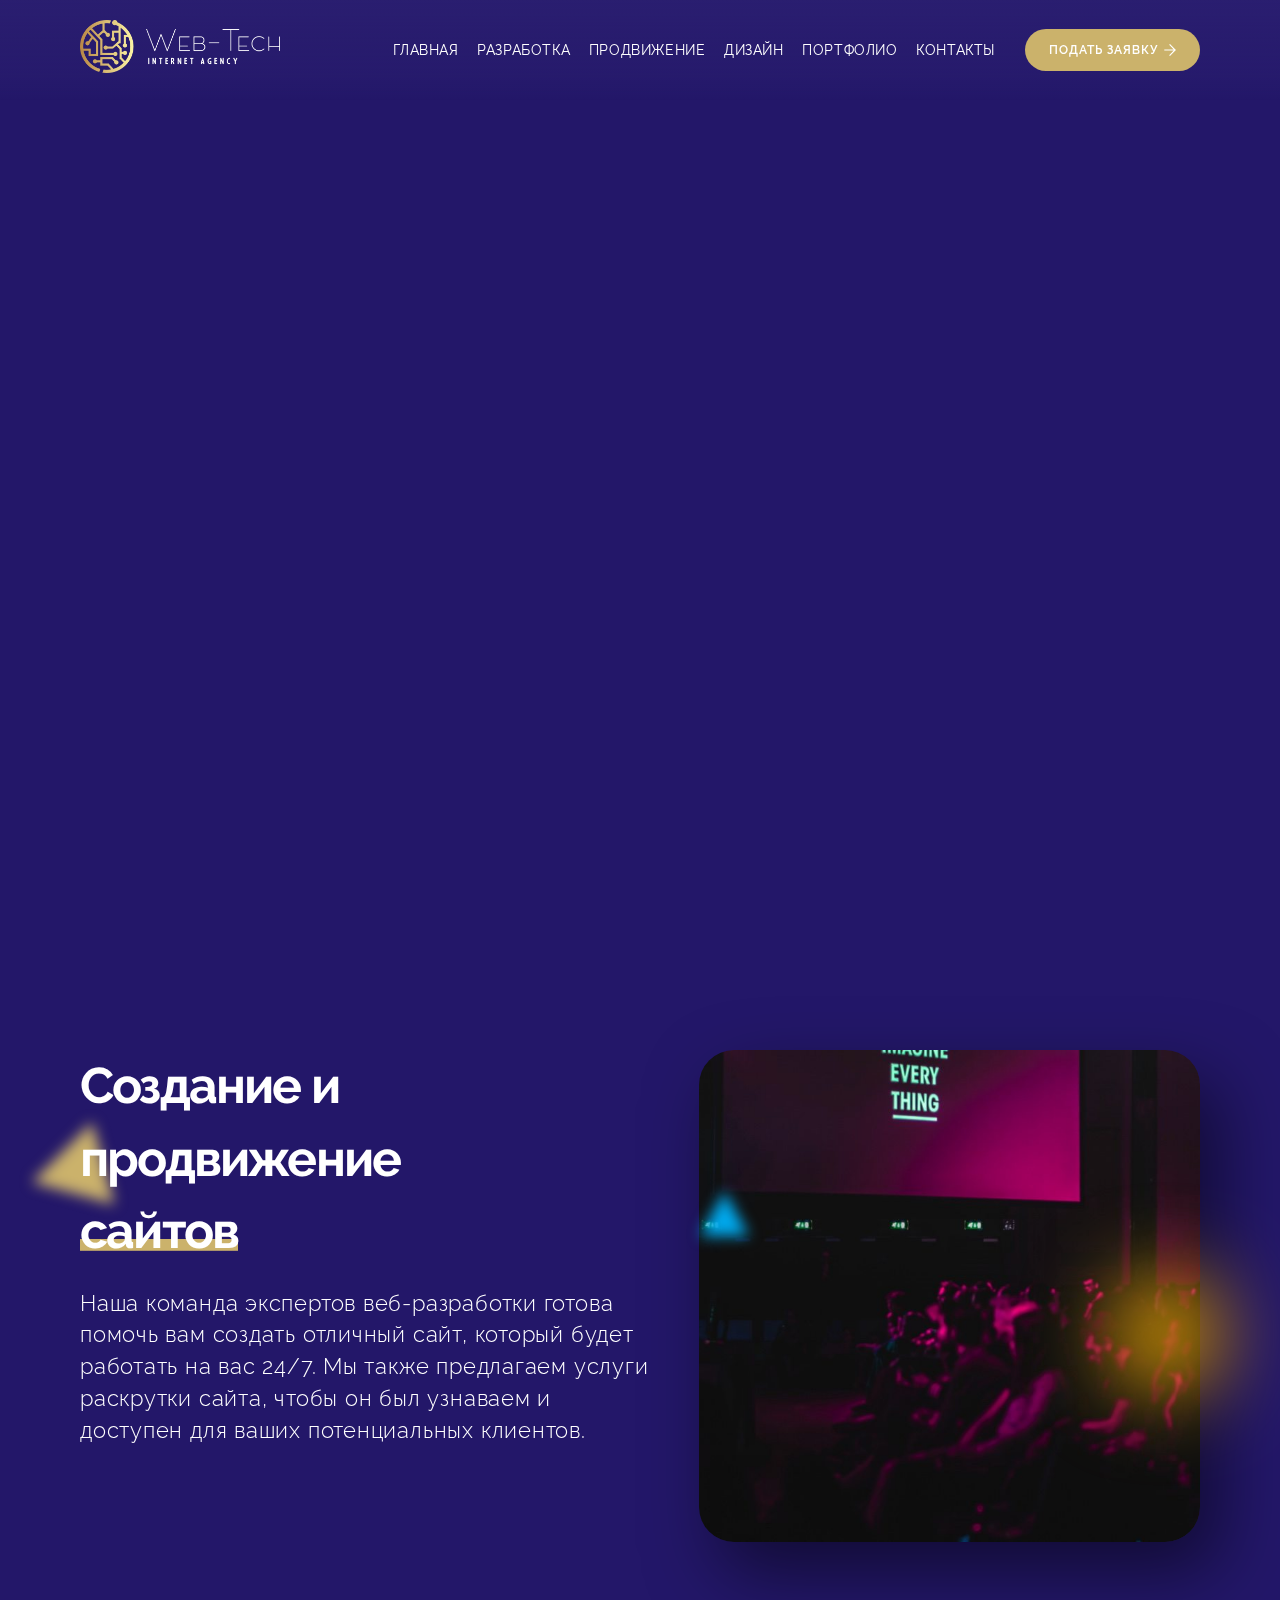
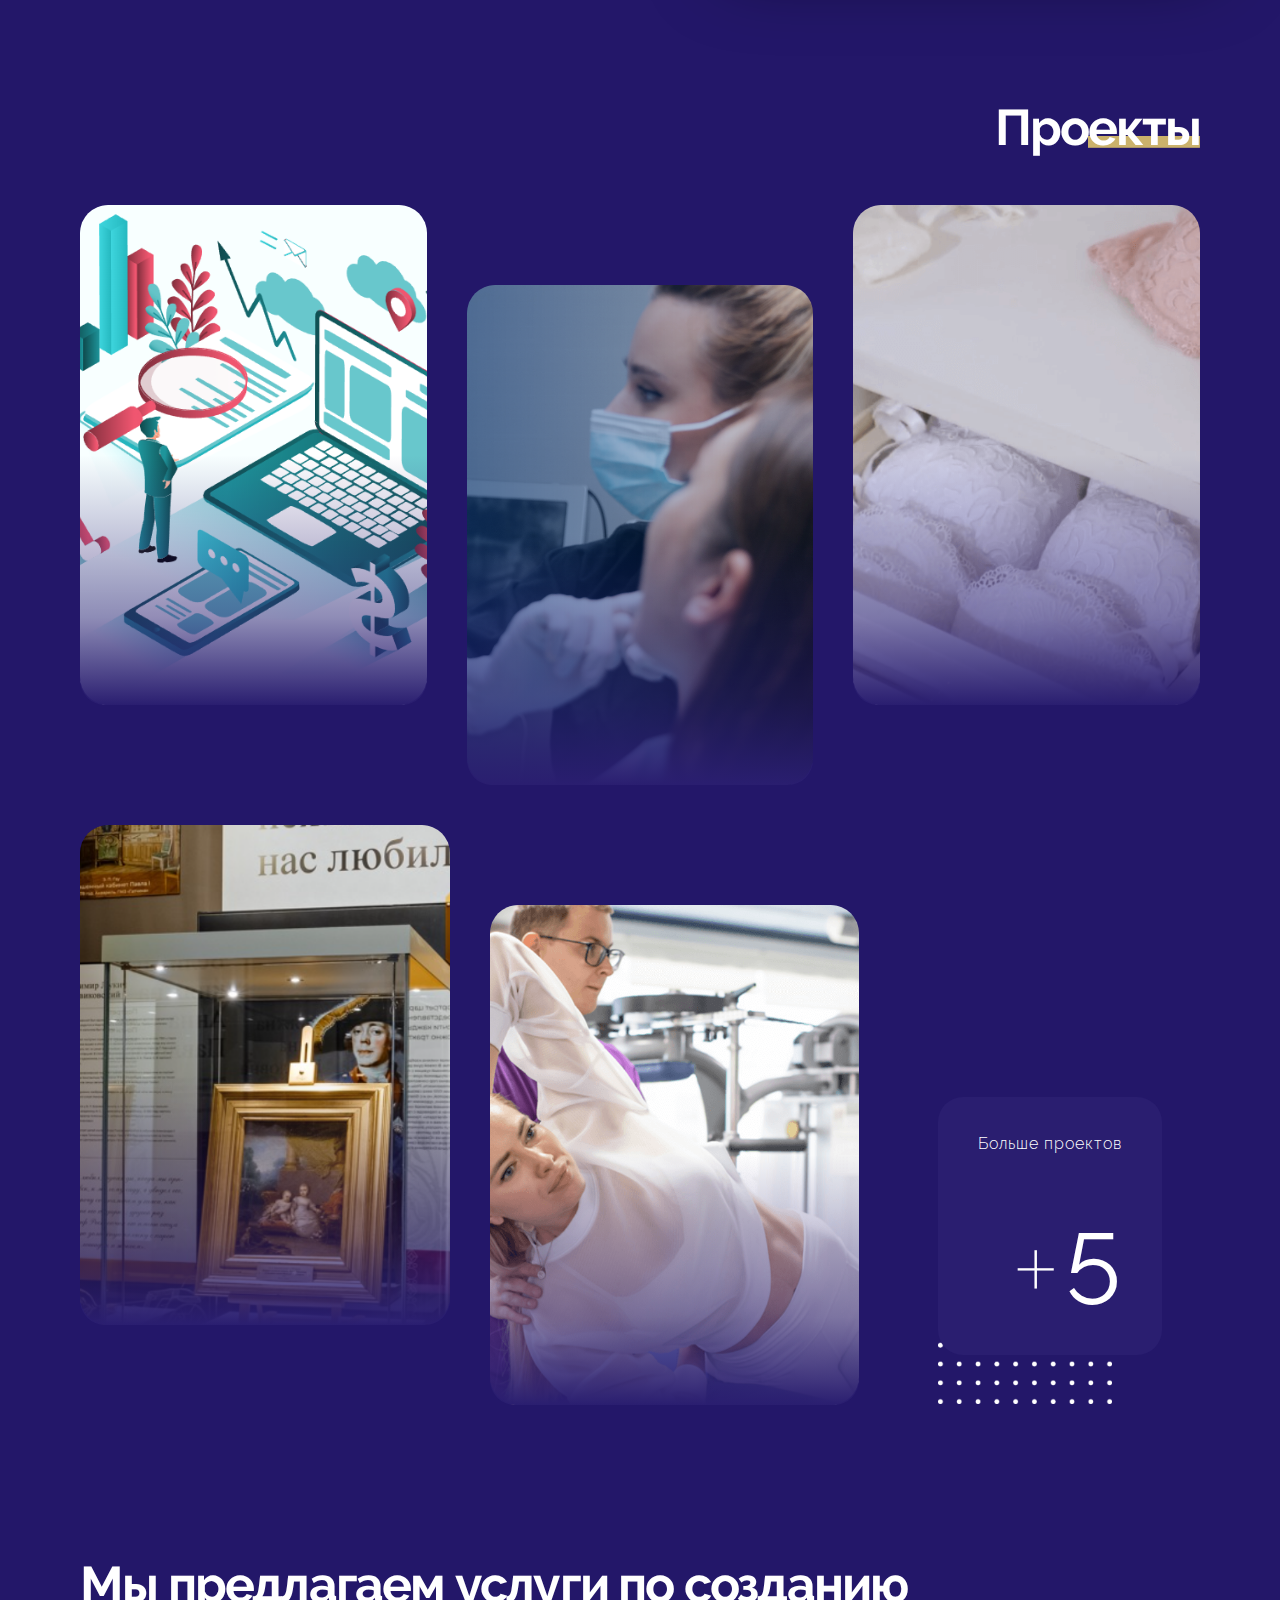
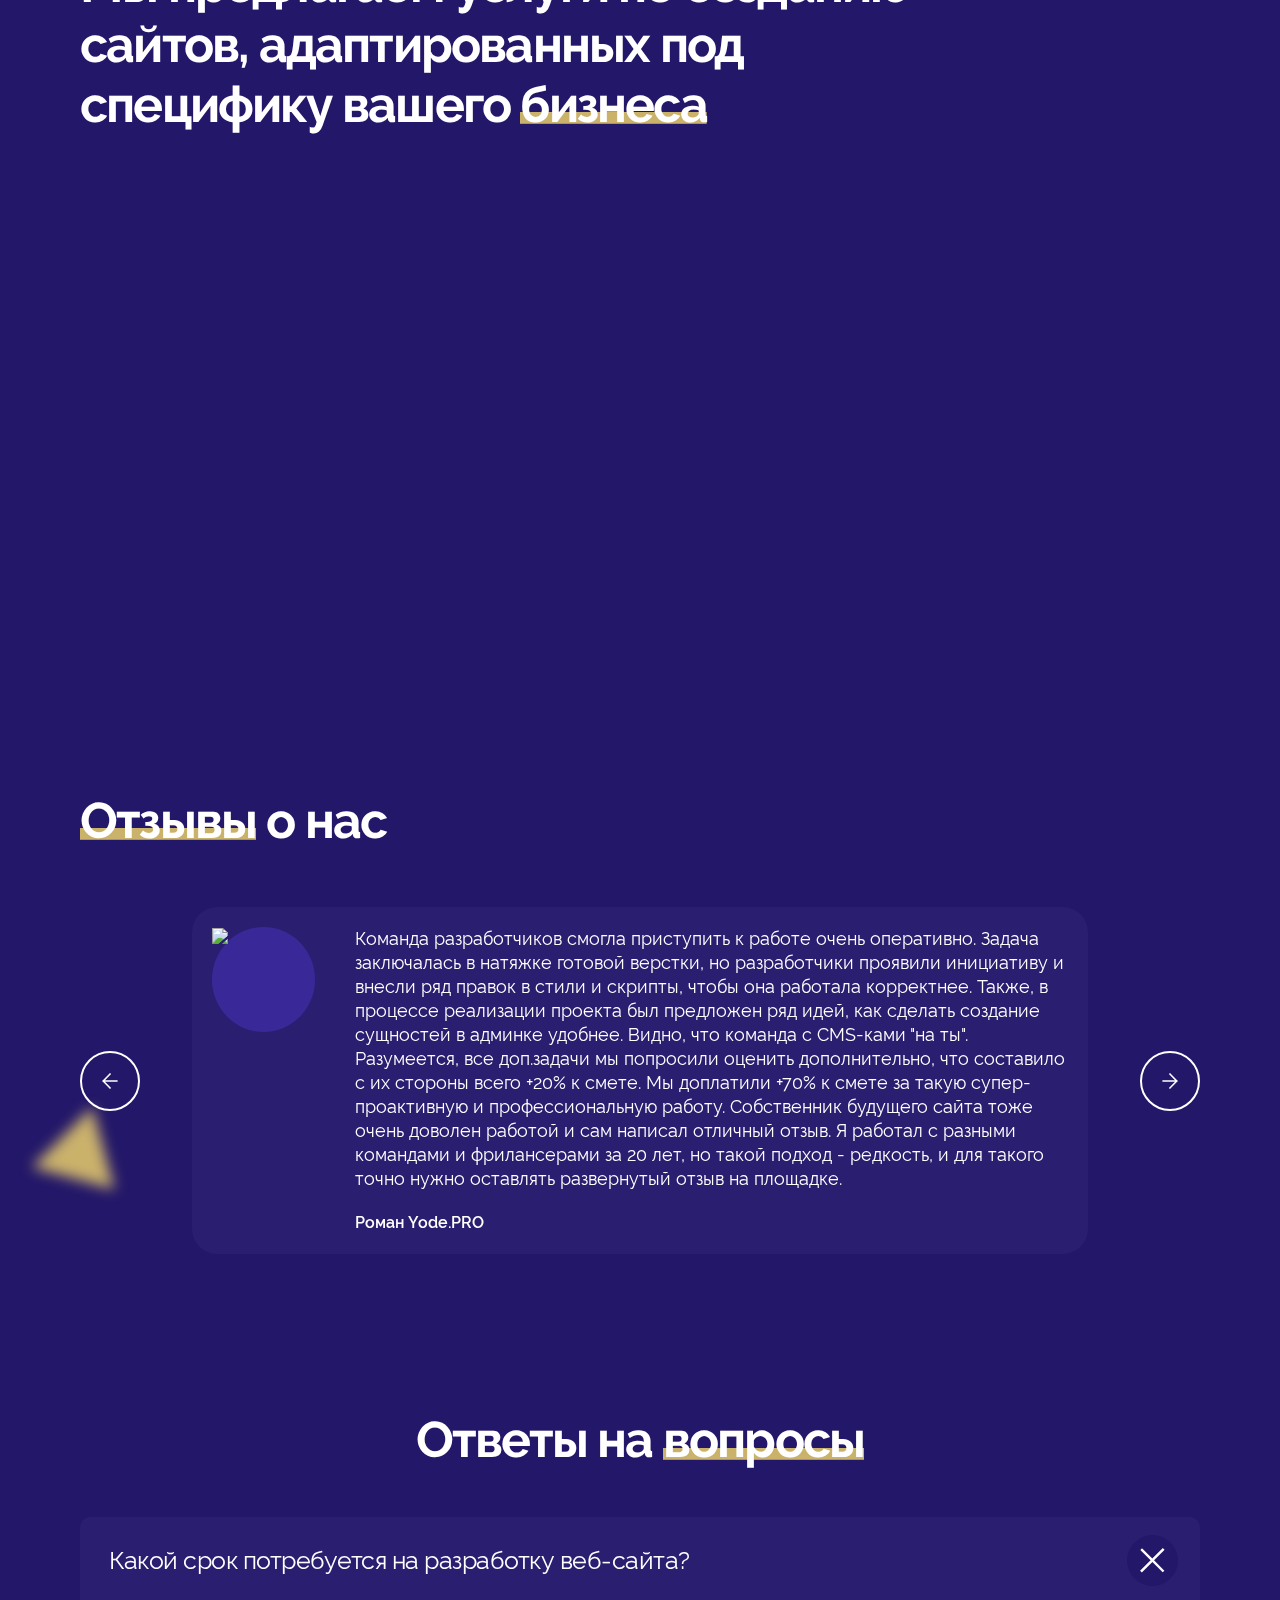
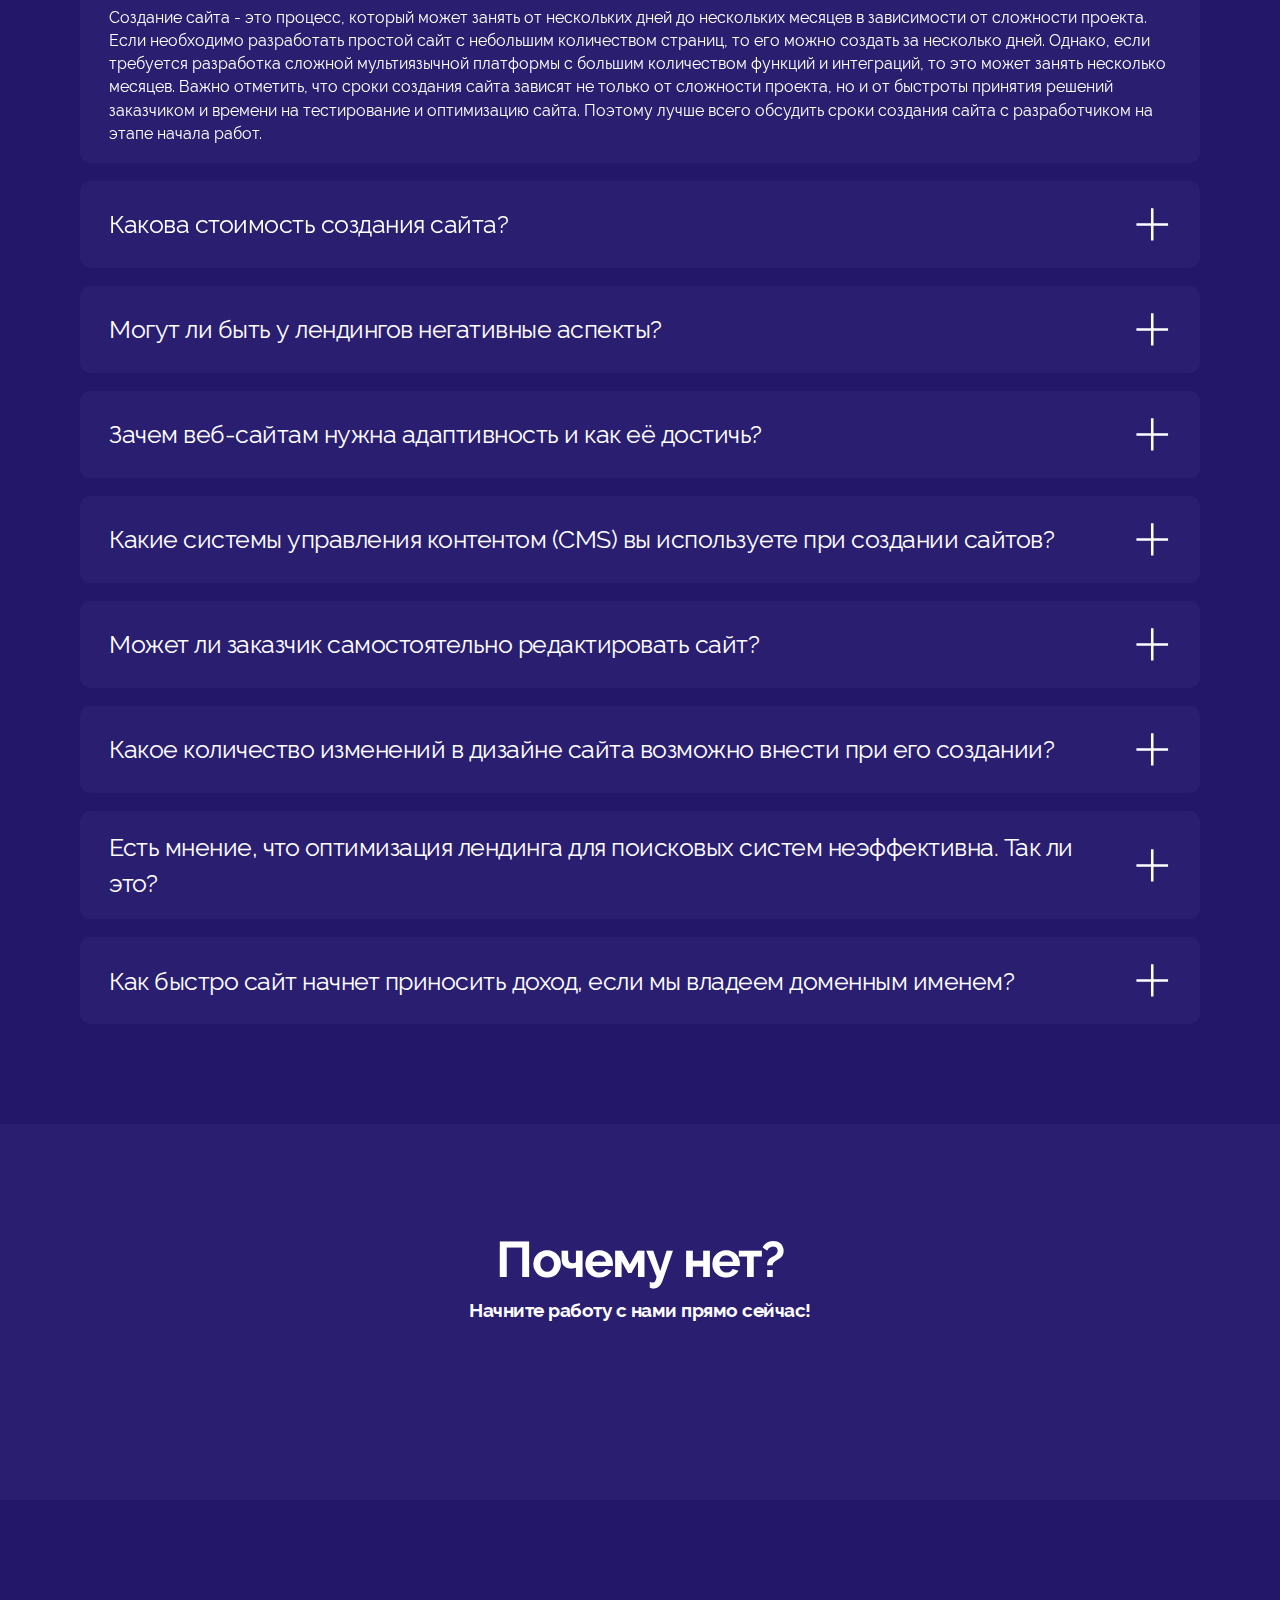
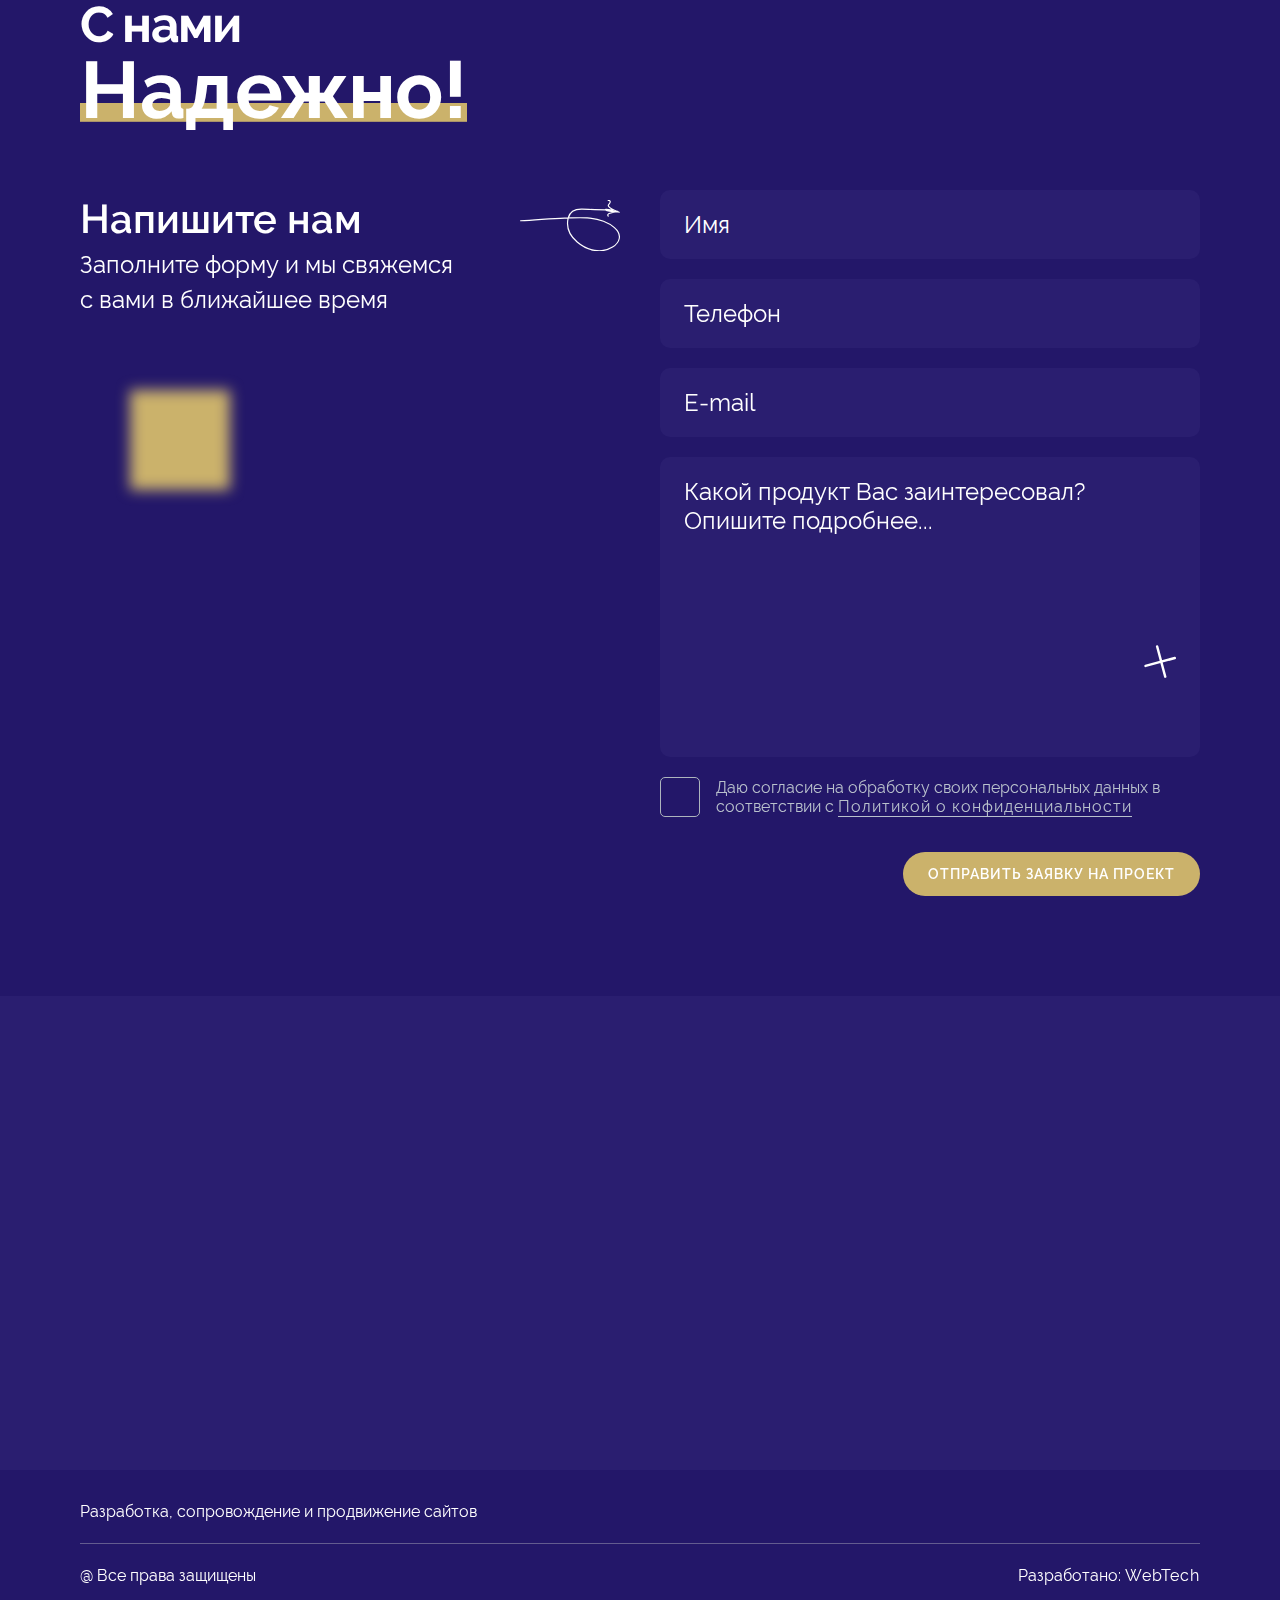
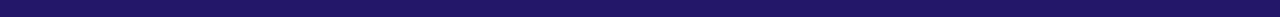
==== commit f4cb46f7: "add" ====
--- a/index.html
+++ b/index.html
@@ -35,9 +35,11 @@
 				<div class="row header--row">
 					<div class="header--widget__wrap">
 						<div class="header--logo logo fade-in-left-2">
-								<a class="logo" title="Webinar – Phlox Elementor WordPress Theme" href="index.html">
-									<img src="img/logo/logo.png" class="img-responsive" alt="" loading="lazy">
+								<a class="logo--link" title="На Главную" href="index.html">
+									<img src="img/logo/logo.png" class="img-responsive desktop" alt="Разработка сайтов любой сложности" loading="lazy">
+									<img src="img/logo/logo-mob.png" class="img-responsive mobile" alt="Разработка сайтов любой сложности" loading="lazy">
 								</a>
+								<a href="#modal" class="button mobile modal--open">Подать заявку</a>
 						</div>
 						<div class="header--menu fade-in">
 							<nav class="menu">
@@ -202,7 +204,7 @@
 							<p>
 								Наша команда экспертов веб-разработки готова помочь вам создать отличный сайт, который будет работать на вас 24/7. Мы также предлагаем услуги раскрутки сайта, чтобы он был узнаваем и доступен для ваших потенциальных клиентов.
 							</p>
-							<a href="#modal" class="button watch-animation modal--open">
+							<a href="#modal_connect" class="button watch-animation modal--connect">
 								<span>Связаться с нами</span>
 								<svg class="svg--icon" viewBox="0 0 16 16" fill="none" xmlns="http://www.w3.org/2000/svg">
 									<path d="M6.8801 1.1199L12.9688 7.2086L0.791771 7.20823L0 8L0.791659 8.79166L12.9683 8.79168L6.88002 14.88L8 16L14.8801 9.11989L15.2082 8.79177L16 8L14.88 6.88001L8 9.48178e-07L6.8801 1.1199Z" />
@@ -683,7 +685,7 @@
 								<path d="M6.8801 1.1199L12.9688 7.2086L0.791771 7.20823L0 8L0.791659 8.79166L12.9683 8.79168L6.88002 14.88L8 16L14.8801 9.11989L15.2082 8.79177L16 8L14.88 6.88001L8 9.48178e-07L6.8801 1.1199Z" />
 							</svg>
 						</a>
-						<a href="#work" class="button button--white watch-animation">
+						<a href="#work" class="button button--white watch-animation modal--work">
 							<span>Я хочу работать у вас</span>
 							<svg class="svg--icon" viewBox="0 0 16 16" fill="none" xmlns="http://www.w3.org/2000/svg">
 								<path d="M6.8801 1.1199L12.9688 7.2086L0.791771 7.20823L0 8L0.791659 8.79166L12.9683 8.79168L6.88002 14.88L8 16L14.8801 9.11989L15.2082 8.79177L16 8L14.88 6.88001L8 9.48178e-07L6.8801 1.1199Z" />
@@ -725,9 +727,9 @@
 						</div>
 						<div class="wrapper--right">
 							<form action="#" class="form">
-								<input type="text" name="name" placeholder="ФИО" required>
-								<input id="phone_1" type="tel" name="tel" placeholder="+7 (___)___-__-__" required>
-								<input type="email" name="email" placeholder="Email">
+								<input type="text" name="name" placeholder="Имя" required>
+								<input id="phone_1" type="tel" name="tel" placeholder="Телефон" required>
+								<input type="email" name="email" placeholder="E-mail">
 								<textarea name="info" id="info" cols="30" rows="10" placeholder="Какой продукт Вас заинтересовал? Опишите подробнее..."></textarea>
 								<div class="check">
 									<input type="checkbox" id="check" name="check">
@@ -785,7 +787,7 @@
 					<p class="request--info">Разработка, сопровождение и продвижение сайтов</p>
 					<div class="request--wrapper">
 						<div class="copyright">@ Все права защищены</div>
-						<div class="tg"><a href="//t.me/neotwalker_WebDev" target="_blank">@neotwalker_WebDev</a></div>
+						<div class="tg">Разработано: <a href="//t.me/neotwalker_WebDev" target="_blank">WebTech</a></div>
 					</div>
 				</div>
 			</div>
@@ -805,9 +807,9 @@
 				<span class="info">С вами свяжутся в ближайшее время!</span>
 			</div>
 			<form action="#" class="form">
-				<input type="text" name="name" placeholder="ФИО" required>
-				<input id="phone_1" type="tel" name="tel" placeholder="+7 (___)___-__-__" required>
-				<input type="email" name="email" placeholder="Email">
+				<input type="text" name="name" placeholder="Имя" required>
+				<input id="phone_1" type="tel" name="tel" placeholder="Телефон" required>
+				<input type="email" name="email" placeholder="E-mail">
 				<textarea name="info" id="info" cols="30" rows="10" placeholder="Какой продукт Вас заинтересовал? Опишите подробнее..."></textarea>
 				<div class="check">
 					<input type="checkbox" id="check1" name="check">
@@ -823,10 +825,54 @@
 		</div>
 	</div>
 
-	<div class="modal" id="work">
-
+	<div class="modal modal__connect" id="modal_connect">
+		<div class="modal--wrapper">
+			<div class="title">
+				<span>Свяжитесь с нами</span>
+			</div>
+			<form action="#" class="form">
+				<input type="text" name="name" placeholder="Имя" required>
+				<input id="phone_1" type="tel" name="tel" placeholder="Телефон" required>
+				<input type="email" name="email" placeholder="E-mail">
+				<div class="check">
+					<input type="checkbox" id="check1" name="check">
+					<label for="check1">
+						<span>
+							Даю согласие на обработку своих персональных данных в соответствии с 
+							<a href="#">Политикой о конфиденциальности</a>
+						</span>
+					</label>
+				</div>
+				<button class="button sticky-button">Отправить заявку</button>
+			</form>
+		</div>
 	</div>
 
+	<div class="modal modal__work" id="work">
+		<div class="modal--wrapper">
+			<div class="title">
+				<span>Свяжитесь с нами</span>
+				<span class="info">С вами свяжутся в ближайшее время!</span>
+			</div>
+			<form action="#" class="form">
+				<input type="text" name="name" placeholder="Имя" required>
+				<input id="phone_1" type="tel" name="tel" placeholder="Телефон" required>
+				<input type="email" name="email" placeholder="E-mail">
+				<textarea name="info" id="info" cols="30" rows="10" placeholder="Расскажи о себе"></textarea>
+				<div class="check">
+					<input type="checkbox" id="check1" name="check">
+					<label for="check1">
+						<span>
+							Даю согласие на обработку своих персональных данных в соответствии с 
+							<a href="#">Политикой о конфиденциальности</a>
+						</span>
+					</label>
+				</div>
+				<button class="button sticky-button">Отправить заявку</button>
+			</form>
+		</div>
+	</div>
+
 	<script src="js/scripts.min.js"></script>
 
 </body>
--- a/css/main.min.css
+++ b/css/main.min.css
@@ -1 +1 @@
-@font-face{font-family:raleway;font-style:normal;font-weight:100;src:url(../fonts/RalewayThin/RalewayThin.eot);src:url(../fonts/RalewayThin/RalewayThin.eot?#iefix) format("embedded-opentype"),url(../fonts/RalewayThin/RalewayThin.woff) format("woff"),url(../fonts/RalewayThin/RalewayThin.ttf) format("truetype")}@font-face{font-family:raleway;font-style:normal;font-weight:300;src:url(../fonts/RalewayLight/RalewayLight.eot);src:url(../fonts/RalewayLight/RalewayLight.eot?#iefix) format("embedded-opentype"),url(../fonts/RalewayLight/RalewayLight.woff) format("woff"),url(../fonts/RalewayLight/RalewayLight.ttf) format("truetype")}@font-face{font-family:raleway;font-style:normal;font-weight:400;src:url(../fonts/RalewayRegular/RalewayRegular.eot);src:url(../fonts/RalewayRegular/RalewayRegular.eot?#iefix) format("embedded-opentype"),url(../fonts/RalewayRegular/RalewayRegular.woff) format("woff"),url(../fonts/RalewayRegular/RalewayRegular.ttf) format("truetype")}@font-face{font-family:raleway;font-style:normal;font-weight:600;src:url(../fonts/RalewaySemiBold/RalewaySemiBold.eot);src:url(../fonts/RalewaySemiBold/RalewaySemiBold.eot?#iefix) format("embedded-opentype"),url(../fonts/RalewaySemiBold/RalewaySemiBold.woff) format("woff"),url(../fonts/RalewaySemiBold/RalewaySemiBold.ttf) format("truetype")}@font-face{font-family:raleway;font-style:normal;font-weight:700;src:url(../fonts/RalewayBold/RalewayBold.eot);src:url(../fonts/RalewayBold/RalewayBold.eot?#iefix) format("embedded-opentype"),url(../fonts/RalewayBold/RalewayBold.woff) format("woff"),url(../fonts/RalewayBold/RalewayBold.ttf) format("truetype")}@font-face{font-family:raleway;font-style:normal;font-weight:800;src:url(../fonts/RalewayExtraBold/RalewayExtraBold.eot);src:url(../fonts/RalewayExtraBold/RalewayExtraBold.eot?#iefix) format("embedded-opentype"),url(../fonts/RalewayExtraBold/RalewayExtraBold.woff) format("woff"),url(../fonts/RalewayExtraBold/RalewayExtraBold.ttf) format("truetype")}.owl-theme .owl-dots,.owl-theme .owl-nav{-webkit-tap-highlight-color:transparent;text-align:center}.owl-theme .owl-nav{margin-top:10px}.owl-theme .owl-nav [class*=owl-]{background:#d6d6d6;border-radius:3px;color:#fff;cursor:pointer;display:inline-block;font-size:14px;margin:5px;padding:4px 7px}.owl-theme .owl-nav [class*=owl-]:hover{background:#869791;color:#fff;text-decoration:none}.owl-theme .owl-nav .disabled{cursor:default;opacity:.5}.owl-theme .owl-nav.disabled+.owl-dots{margin-top:10px}.owl-theme .owl-dots .owl-dot{zoom:1;display:inline-block}.owl-theme .owl-dots .owl-dot span{-webkit-backface-visibility:visible;background:#d6d6d6;border-radius:30px;display:block;height:10px;margin:5px 7px;-webkit-transition:opacity .2s ease;-o-transition:opacity .2s ease;transition:opacity .2s ease;width:10px}.owl-theme .owl-dots .owl-dot.active span,.owl-theme .owl-dots .owl-dot:hover span{background:#869791}.owl-carousel,.owl-carousel .owl-item{-webkit-tap-highlight-color:transparent;position:relative}.owl-carousel{display:none;width:100%;z-index:1}.owl-carousel .owl-stage{position:relative;-ms-touch-action:pan-Y}.owl-carousel .owl-stage:after{clear:both;content:".";display:block;height:0;line-height:0;visibility:hidden}.owl-carousel .owl-stage-outer{overflow:hidden;position:relative;-webkit-transform:translateZ(0)}.owl-carousel .owl-item{-webkit-touch-callout:none;-webkit-backface-visibility:hidden;float:left;min-height:1px}.owl-carousel .owl-item img{display:block;-webkit-transform-style:preserve-3d;width:100%}.owl-carousel .owl-dots.disabled,.owl-carousel .owl-nav.disabled{display:none}.no-js .owl-carousel,.owl-carousel.owl-loaded{display:block}.owl-carousel .owl-dot,.owl-carousel .owl-nav .owl-next,.owl-carousel .owl-nav .owl-prev{cursor:pointer;cursor:hand;-webkit-user-select:none;-moz-user-select:none;-ms-user-select:none;user-select:none}.owl-carousel.owl-loading{display:block;opacity:0}.owl-carousel.owl-hidden{opacity:0}.owl-carousel.owl-refresh .owl-item{visibility:hidden}.owl-carousel.owl-drag .owl-item{-webkit-user-select:none;-moz-user-select:none;-ms-user-select:none;user-select:none}.owl-carousel.owl-grab{cursor:move;cursor:-webkit-grab;cursor:grab}.owl-carousel.owl-rtl{direction:rtl}.owl-carousel.owl-rtl .owl-item{float:right}.owl-carousel .animated{-webkit-animation-duration:1s;animation-duration:1s;-webkit-animation-fill-mode:both;animation-fill-mode:both}.owl-carousel .owl-animated-in{z-index:0}.owl-carousel .owl-animated-out{z-index:1}.owl-carousel .fadeOut{-webkit-animation-name:fadeOut;animation-name:fadeOut}@-webkit-keyframes fadeOut{0%{opacity:1}to{opacity:0}}@keyframes fadeOut{0%{opacity:1}to{opacity:0}}.owl-height{-webkit-transition:height .5s ease-in-out;-o-transition:height .5s ease-in-out;transition:height .5s ease-in-out}.owl-carousel .owl-item .owl-lazy{opacity:0;-webkit-transition:opacity .4s ease;-o-transition:opacity .4s ease;transition:opacity .4s ease}.owl-carousel .owl-item img.owl-lazy{-webkit-transform-style:preserve-3d;transform-style:preserve-3d}.owl-carousel .owl-video-wrapper{background:#000;height:100%;position:relative}.owl-carousel .owl-video-play-icon{-webkit-backface-visibility:hidden;background:url(owl.video.play.png) no-repeat;cursor:pointer;height:80px;left:50%;margin-left:-40px;margin-top:-40px;position:absolute;top:50%;transition:-webkit-transform .1s ease;-webkit-transition:-webkit-transform .1s ease;-o-transition:transform .1s ease;transition:transform .1s ease;transition:transform .1s ease,-webkit-transform .1s ease;width:80px;z-index:1}.owl-carousel .owl-video-play-icon:hover{-webkit-transform:scale(1.3);-ms-transform:scale(1.3);transform:scale(1.3)}.owl-carousel .owl-video-playing .owl-video-play-icon,.owl-carousel .owl-video-playing .owl-video-tn{display:none}.owl-carousel .owl-video-tn{background-position:50%;background-repeat:no-repeat;background-size:contain;height:100%;opacity:0;-webkit-transition:opacity .4s ease;-o-transition:opacity .4s ease;transition:opacity .4s ease}.owl-carousel .owl-video-frame{height:100%;position:relative;width:100%;z-index:1}@-webkit-keyframes FadeInLeft2{0%{opacity:0;-webkit-transform:translate3d(-75px,0,0);transform:translate3d(-75px,0,0)}to{opacity:1;-webkit-transform:none;transform:none}}@-webkit-keyframes FadeInRight1{0%{opacity:0;-webkit-transform:translate3d(50px,0,0);transform:translate3d(50px,0,0)}to{opacity:1;-webkit-transform:none;transform:none}}@-webkit-keyframes FadeInRight2{0%{opacity:0;-webkit-transform:translate3d(75px,0,0);transform:translate3d(75px,0,0)}to{opacity:1;-webkit-transform:none;transform:none}}@-webkit-keyframes FadeIn{0%{opacity:0}to{opacity:1}}@-webkit-keyframes ScaleDown1{0%{-webkit-transform:scale(1.3);transform:scale(1.3)}to{opacity:1;-webkit-transform:none;transform:none}}@-webkit-keyframes RotateIn{0%{-webkit-transform:rotate(-200deg);transform:rotate(-200deg);-webkit-transform-origin:center;transform-origin:center}to{opacity:1;-webkit-transform:none;transform:none;-webkit-transform-origin:center;transform-origin:center}}@-webkit-keyframes FadeInUp1{0%{opacity:0;-webkit-transform:translate3d(0,50px,0);transform:translate3d(0,50px,0)}to{opacity:1;-webkit-transform:none;transform:none}}@-webkit-keyframes FadeInUp2{0%{opacity:0;-webkit-transform:translate3d(0,75px,0);transform:translate3d(0,75px,0)}to{opacity:1;-webkit-transform:none;transform:none}}@-webkit-keyframes MaskFromLeft{0%{-webkit-clip-path:inset(0 100% 0 0);clip-path:inset(0 100% 0 0);opacity:1}to{-webkit-clip-path:inset(0 0 0 0);clip-path:inset(0 0 0 0);opacity:1}}@-webkit-keyframes FadeInDown2{0%{opacity:0;-webkit-transform:translate3d(0,-75px,0);transform:translate3d(0,-75px,0)}to{opacity:1;-webkit-transform:none;transform:none}}@-webkit-keyframes PulseIn4{0%{-webkit-transform:scaleX(1);transform:scaleX(1)}50%{-webkit-transform:scale3d(.9,.9,.9);transform:scale3d(.9,.9,.9)}to{opacity:1;-webkit-transform:none;transform:none}}@-webkit-keyframes SlideFromRight{0%{-webkit-transform:translateX(100%);transform:translateX(100%)}to{opacity:1;-webkit-transform:none;transform:none}}@-webkit-keyframes SlideFromBot{0%{-webkit-transform:translateY(100%);transform:translateY(100%)}to{opacity:1;-webkit-transform:none;transform:none}}@-webkit-keyframes LightUpStickyBtns{0%{background-position:0 0}80%{background-position:0 0}to{background-position:100% 0}}*{-webkit-box-sizing:border-box;box-sizing:border-box;margin:0;padding:0}:after,:before{-webkit-box-sizing:border-box;box-sizing:border-box}::-webkit-input-placeholder{color:#fff;opacity:1}:-moz-placeholder,::-moz-placeholder{color:#fff;opacity:1}:-ms-input-placeholder{color:#fff;opacity:1}body input:focus:required:invalid,body textarea:focus:required:invalid{border:1px solid #cf2e2e;color:#cf2e2e}body input:required:valid,body textarea:required:valid{border:1px solid #61ce70;color:#61ce70}input:-webkit-autofill,input:-webkit-autofill:focus,input:-webkit-autofill:hover,select:-webkit-autofill,select:-webkit-autofill:focus,select:-webkit-autofill:hover,textarea:-webkit-autofill,textarea:-webkit-autofill:focus,textarea:-webkit-autofill:hover{-webkit-text-fill-color:#61ce70;border:1px solid #61ce70;-webkit-box-shadow:inset 0 0 0 1000px #2a1e70}body,html{overflow-x:hidden}body.overflow,html.overflow{overflow:hidden}body{-webkit-font-smoothing:antialiased;background-color:#231769;color:#fff;font-size:16px;line-height:1.45;min-width:320px;overflow-x:hidden;position:relative;text-rendering:optimizelegibility}body,button,input,option,select,textarea{font-family:raleway,sans-serif}.h2{font-size:60px;letter-spacing:-1.8px}.h3{letter-spacing:-.5px}.h1,.h2,.h3,.h4,.h5,.h6{color:#fff}.h1 span,.h2 span,.h3 span,.h4 span,.h5 span,.h6 span{background-image:-webkit-gradient(linear,left top,left bottom,from(#cbb26b),to(#cbb26b));background-image:-o-linear-gradient(#cbb26b,#cbb26b);background-image:linear-gradient(#cbb26b,#cbb26b);background-position:center 80%;background-repeat:no-repeat;background-size:100% 20%}.img-responsive{display:block;height:auto;max-width:100%}img{max-width:100%}.text-center{text-align:center}::-moz-selection{background-color:#cbb26b;color:#fff}::selection{background-color:#cbb26b;color:#fff}li,ul{list-style-type:none}a{text-decoration:none}a,a span{letter-spacing:1px}.container{margin:0 auto;max-width:1600px}.container .row{padding-left:35px;padding-right:35px;width:100%}.menu .list{display:-webkit-box;display:-ms-flexbox;display:flex}.menu .list li{font-weight:500;line-height:1}.menu .list li:first-child a{margin-left:0}.menu .list li a{color:#fff;letter-spacing:.62px;margin-left:1.315em;overflow:hidden;position:relative;text-transform:uppercase;-webkit-transition:color .3s ease,opacity .1s linear;-o-transition:color .3s ease,opacity .1s linear;transition:color .3s ease,opacity .1s linear;white-space:nowrap}.menu .list li a:after{bottom:-100%;content:"";display:block;height:1.5px;left:0;position:absolute;-webkit-transition:all .3s ease;-o-transition:all .3s ease;transition:all .3s ease;width:100%}.menu .list li:focus a,.menu .list li:hover a{color:#cbb26b;opacity:1}.menu .list li:focus a:after,.menu .list li:hover a:after{background-color:#cbb26b;bottom:-3px}.button{-webkit-box-pack:justify;-ms-flex-pack:justify;-webkit-box-align:center;-ms-flex-align:center;align-items:center;-webkit-animation-delay:.5s;animation-delay:.5s;-webkit-animation-duration:5s;animation-duration:5s;-webkit-animation-timing-function:cubic-bezier(.165,.84,.44,1);animation-timing-function:cubic-bezier(.165,.84,.44,1);background-color:#cbb26b;border:none;border-radius:37px;color:#fff;cursor:pointer;display:-webkit-inline-box;display:-ms-inline-flexbox;display:inline-flex;font-size:14px;font-weight:600;gap:5px;justify-content:space-between;letter-spacing:3px;line-height:1;outline:none;padding:15px 25px;position:relative;text-align:center;text-decoration:none;text-transform:uppercase;-webkit-transition:background-color .3s ease;-o-transition:background-color .3s ease;transition:background-color .3s ease}.button:focus,.button:hover{color:#fff}.button:hover{background-color:#be9e45}.button:active{background-color:#d8c691}.button--white{background-color:#fff;color:#2a1e70;-webkit-transition:all .3s ease;-o-transition:all .3s ease;transition:all .3s ease}.button--white svg *{fill:#2a1e70;-webkit-transition:fill .3s ease;-o-transition:fill .3s ease;transition:fill .3s ease}.button--white:hover svg *{fill:#fff}.logo a{display:inline-block;max-width:250px;min-height:-webkit-fit-content;min-height:-moz-fit-content;min-height:fit-content;-webkit-transition:opacity .3s ease;-o-transition:opacity .3s ease;transition:opacity .3s ease;width:auto}.logo:focus,.logo:hover{opacity:.8}.header{padding:20px 0;position:relative;z-index:6}.header--overlay{background:transparent -webkit-gradient(linear,left bottom,left top,from(rgba(42,30,112,0)),color-stop(25%,rgba(42,30,112,.51)),to(#2a1e70));background:transparent -o-linear-gradient(bottom,rgba(42,30,112,0) 0,rgba(42,30,112,.51) 25%,#2a1e70 100%);background:transparent linear-gradient(0deg,rgba(42,30,112,0),rgba(42,30,112,.51) 25%,#2a1e70);left:0;position:fixed;right:0;top:0;z-index:13}.header--widget__wrap{-ms-flex-line-pack:center;-webkit-box-align:center;-ms-flex-align:center;align-content:center;align-items:center;display:-webkit-box;display:-ms-flexbox;display:flex;-ms-flex-wrap:wrap;flex-wrap:wrap;row-gap:10px;width:100%}.header--logo{-webkit-box-flex:1;-ms-flex-positive:1;-webkit-animation-duration:2.3s;animation-duration:2.3s;-webkit-animation-timing-function:cubic-bezier(.165,.84,.44,1);animation-timing-function:cubic-bezier(.165,.84,.44,1);flex-grow:1;z-index:1}.header--menu{-webkit-animation-duration:5s;animation-duration:5s;-webkit-animation-timing-function:cubic-bezier(.25,.46,.45,.94);animation-timing-function:cubic-bezier(.25,.46,.45,.94)}.header--menu .menu{margin-right:30px}.header--menu .burger{display:none}.header--button{-webkit-animation-duration:2.3s;animation-duration:2.3s;-webkit-animation-timing-function:cubic-bezier(.165,.84,.44,1);animation-timing-function:cubic-bezier(.165,.84,.44,1)}.header--button a{-webkit-box-pack:justify;-ms-flex-pack:justify;gap:5px;justify-content:space-between;padding:15px 24px}.header--button .icon,.header--button a{-webkit-box-align:center;-ms-flex-align:center;align-items:center;display:-webkit-box;display:-ms-flexbox;display:flex}.header--button .icon{-webkit-box-pack:center;-ms-flex-pack:center;justify-content:center}.header--button .icon svg{height:12px;width:12px}.header--button .icon svg *{fill:#fff}.header .burger{cursor:pointer;display:none;height:30px;overflow:hidden;position:relative;width:30px}.header .burger span{background-color:#fff;height:2px;left:50%;position:absolute;top:50%;-webkit-transform:translate(-50%,-50%);-ms-transform:translate(-50%,-50%);transform:translate(-50%,-50%);-webkit-transition:all .3s ease;-o-transition:all .3s ease;transition:all .3s ease;width:25px}.header .burger span:nth-of-type(2){top:calc(50% - 6px)}.header .burger span:nth-of-type(3){top:calc(50% + 6px)}.header .burger.open span{top:50%;-webkit-transform:translate(-50%) rotate(45deg);-ms-transform:translate(-50%) rotate(45deg);transform:translate(-50%) rotate(45deg)}.header .burger.open span:nth-of-type(2){display:none}.header .burger.open span:nth-of-type(3){top:50%;-webkit-transform:translate(-50%) rotate(-45deg);-ms-transform:translate(-50%) rotate(-45deg);transform:translate(-50%) rotate(-45deg)}.arrows{-webkit-box-pack:justify;-ms-flex-pack:justify;bottom:0;height:100%;justify-content:space-between;position:absolute;top:0;width:100%;z-index:1}.arrows,.arrows--next,.arrows--prev{-webkit-box-align:center;-ms-flex-align:center;align-items:center;display:-webkit-box;display:-ms-flexbox;display:flex}.arrows--next,.arrows--prev{-webkit-box-pack:center;-ms-flex-pack:center;border:2px solid #fff;border-radius:50%;cursor:pointer;height:60px;justify-content:center;padding:10px;-webkit-transition:background-color .3s ease,border-color .3s ease;-o-transition:background-color .3s ease,border-color .3s ease;transition:background-color .3s ease,border-color .3s ease;width:60px}.arrows--next:focus,.arrows--next:hover,.arrows--prev:focus,.arrows--prev:hover{background-color:#fff;border-color:#2a1e70}.arrows--next:focus svg *,.arrows--next:hover svg *,.arrows--prev:focus svg *,.arrows--prev:hover svg *{fill:#2a1e70}.arrows--next:active,.arrows--prev:active{background-color:#cbb26b}.arrows--next:active svg *,.arrows--prev:active svg *{fill:#fff}.arrows--prev{left:0}.arrows--next{right:0}.arrows svg *{fill:#fff;-webkit-transition:fill .3s ease;-o-transition:fill .3s ease;transition:fill .3s ease}.main--header{-webkit-animation-duration:4s!important;animation-duration:4s!important;-webkit-animation-timing-function:cubic-bezier(.165,.84,.44,1)!important;animation-timing-function:cubic-bezier(.165,.84,.44,1)!important;background-image:url(../img/bg-main.jpg);background-position:50%;background-repeat:no-repeat;margin-bottom:0;min-height:100vh;padding-top:290px;position:relative;-webkit-transition:background .3s,border .3s,border-radius .3s,-webkit-box-shadow .3s;transition:background .3s,border .3s,border-radius .3s,-webkit-box-shadow .3s;-o-transition:background .3s,border .3s,border-radius .3s,box-shadow .3s;transition:background .3s,border .3s,border-radius .3s,box-shadow .3s;transition:background .3s,border .3s,border-radius .3s,box-shadow .3s,-webkit-box-shadow .3s}.main--header .icon{-webkit-animation-delay:.5s;animation-delay:.5s;-webkit-animation-duration:2.3s;animation-duration:2.3s;-webkit-animation-timing-function:cubic-bezier(.165,.84,.44,1);animation-timing-function:cubic-bezier(.165,.84,.44,1);display:inline-block;height:-webkit-fit-content;height:-moz-fit-content;height:fit-content;max-width:auto;position:absolute;width:auto;z-index:1}.main--header .icon-1{-webkit-animation-duration:3s;animation-duration:3s;-webkit-animation-timing-function:cubic-bezier(.165,.84,.44,1);animation-timing-function:cubic-bezier(.165,.84,.44,1);height:35px;left:30%;top:15%}.main--header .icon-2{left:15%;top:18%}.main--header .icon-3{bottom:30%;left:50px;opacity:1}.main--header .icon-4{-webkit-animation-delay:.9s;animation-delay:.9s;-webkit-animation-duration:4s;animation-duration:4s;-webkit-animation-timing-function:cubic-bezier(.165,.84,.44,1);animation-timing-function:cubic-bezier(.165,.84,.44,1);bottom:5%;left:25%}.main--header .icon-5{-webkit-animation-delay:.5s;animation-delay:.5s;-webkit-animation-timing-function:cubic-bezier(.165,.84,.44,1);animation-timing-function:cubic-bezier(.165,.84,.44,1);bottom:20%;left:45%}.main--header .icon-5,.main--header .icon-6{-webkit-animation-duration:3s;animation-duration:3s}.main--header .icon-6{-webkit-animation-delay:1.2s;animation-delay:1.2s;-webkit-animation-timing-function:cubic-bezier(.165,.84,.44,1);animation-timing-function:cubic-bezier(.165,.84,.44,1);bottom:50%;left:43%}.main--header .icon-7{opacity:1;right:50%;top:40%}.main--header .icon-8{-webkit-animation-delay:.6s;animation-delay:.6s;-webkit-animation-duration:2s;animation-duration:2s;-webkit-animation-timing-function:cubic-bezier(.165,.84,.44,1);animation-timing-function:cubic-bezier(.165,.84,.44,1);bottom:40%;right:40%}.main--header .icon-9{-webkit-animation-delay:1.4s;animation-delay:1.4s;-webkit-animation-timing-function:cubic-bezier(.165,.84,.44,1);animation-timing-function:cubic-bezier(.165,.84,.44,1);bottom:40%;right:20%}.main--header .icon-10,.main--header .icon-9{-webkit-animation-duration:3s;animation-duration:3s}.main--header .icon-10{-webkit-animation-delay:2.4s;animation-delay:2.4s;-webkit-animation-timing-function:cubic-bezier(.165,.84,.44,1);animation-timing-function:cubic-bezier(.165,.84,.44,1);height:-webkit-fit-content;height:-moz-fit-content;height:fit-content;left:-130px;opacity:1;top:430px}.main--header .icon-11{-webkit-animation-delay:2s;animation-delay:2s;-webkit-animation-duration:3s;animation-duration:3s;-webkit-animation-timing-function:cubic-bezier(.77,0,.175,1);animation-timing-function:cubic-bezier(.77,0,.175,1);bottom:20%;right:-130px}.main--header .icon-12{-webkit-animation-delay:2.7s;animation-delay:2.7s;-webkit-animation-duration:3s;animation-duration:3s;-webkit-animation-timing-function:cubic-bezier(.165,.84,.44,1);animation-timing-function:cubic-bezier(.165,.84,.44,1);left:-130px;top:200px}.main--header:before{background:transparent -webkit-gradient(linear,left top,right top,from(rgba(255,189,0,.35)),color-stop(50%,rgba(255,189,0,.35)),color-stop(50%,rgba(35,23,105,.35)),to(rgba(35,23,105,.35)));background:transparent -o-linear-gradient(left,rgba(255,189,0,.35) 0,rgba(255,189,0,.35) 50%,rgba(35,23,105,.35) 50%,rgba(35,23,105,.35) 100%);background:transparent linear-gradient(90deg,rgba(255,189,0,.35),rgba(255,189,0,.35) 50%,rgba(35,23,105,.35) 0,rgba(35,23,105,.35));content:"";display:inline-block;height:100%;left:0;position:absolute;top:0;width:100%;z-index:0}.main--header:after{background:transparent -webkit-gradient(linear,left top,left bottom,from(rgba(35,23,105,0)),color-stop(65%,rgba(35,23,105,.431)),to(#231769));background:transparent -o-linear-gradient(top,rgba(35,23,105,0) 0,rgba(35,23,105,.431) 65%,#231769 100%);background:transparent linear-gradient(180deg,rgba(35,23,105,0),rgba(35,23,105,.431) 65%,#231769);bottom:0;content:"";display:inline-block;height:100%;left:0;position:absolute;width:100%;z-index:0}.main--header .title{color:#fff;position:relative;width:43%;z-index:9}.main--header .title,.main--header .title--wrapper{-webkit-animation-duration:3s;animation-duration:3s;-webkit-animation-timing-function:cubic-bezier(.785,.135,.15,.86);animation-timing-function:cubic-bezier(.785,.135,.15,.86)}.main--header .title--wrapper .h1{font-size:100px;font-weight:700;letter-spacing:-6.6px;line-height:1em;text-transform:uppercase}.main--header .title--wrapper .h1 span{white-space:nowrap}.main--header .title--wrapper .h2{font-size:35px}.main--header .title--wrapper p{font-size:24px;margin-top:20px}.main--header .title--wrapper p span{display:block}.main--header .title--wrapper .mobile{display:none}.main--about{margin-bottom:0;margin-top:150px}.main--about .wrapper{-webkit-box-pack:justify;-ms-flex-pack:justify;color:#fff;display:-webkit-box;display:-ms-flexbox;display:flex;gap:40px;justify-content:space-between;position:relative}.main--about .wrapper .icon{-webkit-filter:blur(7px);filter:blur(7px);max-width:auto;position:absolute;-webkit-transition:-webkit-transform 1s ease;transition:-webkit-transform 1s ease;-o-transition:transform 1s ease;transition:transform 1s ease;transition:transform 1s ease,-webkit-transform 1s ease;width:auto}.main--about .wrapper .icon svg{display:inline-block;height:auto;width:100%}.main--about .wrapper .icon-1{left:-120px;top:0;z-index:-1}.main--about .wrapper .icon-2{left:-20px;top:120px}.main--about .wrapper .icon-3{-webkit-filter:blur(43px);filter:blur(43px);right:-150px;top:100px}.main--about .wrapper--left{-webkit-box-orient:vertical;-webkit-box-direction:normal;-webkit-box-pack:center;-ms-flex-pack:center;display:-webkit-box;display:-ms-flexbox;display:flex;-ms-flex-direction:column;flex-direction:column;justify-content:center}.main--about .wrapper--left .h2{margin-bottom:20px;max-width:360px}.main--about .wrapper--left p{-webkit-box-flex:1;-ms-flex-positive:1;flex-grow:1;font-size:24px;font-weight:300;letter-spacing:.78px;max-width:648px}.main--about .wrapper--left p span{background-image:-webkit-gradient(linear,left top,left bottom,from(#cbb26b),to(#cbb26b));background-image:-o-linear-gradient(#cbb26b,#cbb26b);background-image:linear-gradient(#cbb26b,#cbb26b);background-position:center 80%;background-repeat:no-repeat;background-size:100% 10%}.main--about .wrapper--left .button{-webkit-box-align:center;-ms-flex-align:center;-webkit-box-pack:justify;-ms-flex-pack:justify;align-items:center;-webkit-animation-duration:3s;animation-duration:3s;display:-webkit-box;display:-ms-flexbox;display:flex;justify-content:space-between;margin-left:auto;max-width:300px;width:100%}.main--about .wrapper--right{-webkit-animation-duration:3s;animation-duration:3s;-webkit-animation-timing-function:cubic-bezier(.165,.84,.44,1);animation-timing-function:cubic-bezier(.165,.84,.44,1);opacity:1;position:relative;width:50%}.main--about .wrapper--right .image{border-radius:35px;-webkit-box-shadow:20px 30px 70px 0 rgba(0,0,0,.5);box-shadow:20px 30px 70px 0 rgba(0,0,0,.5);height:100%;overflow:hidden;-webkit-transition:all .3s ease-out;-o-transition:all .3s ease-out;transition:all .3s ease-out}.main--about .wrapper--right .image img{display:inline-block;height:100%;width:100%}.main--projects{margin-top:150px}.main--projects .h2{margin-bottom:40px;text-align:right}.main--projects .projects{-webkit-box-align:start;-ms-flex-align:start;align-items:flex-start;display:-webkit-box;display:-ms-flexbox;display:flex;-ms-flex-wrap:wrap;flex-wrap:wrap;gap:40px}.main--projects .projects--item{-webkit-box-orient:vertical;-webkit-box-direction:normal;-webkit-box-flex:1;-webkit-animation-duration:2s;animation-duration:2s;-webkit-animation-timing-function:cubic-bezier(.165,.84,.44,1);animation-timing-function:cubic-bezier(.165,.84,.44,1);display:-webkit-box;display:-ms-flexbox;display:flex;-ms-flex:1 1 calc(33% - 40px);flex:1 1 calc(33% - 40px);-ms-flex-direction:column;flex-direction:column;height:500px;max-width:33%;overflow:hidden;position:relative}.main--projects .projects--item:nth-child(2),.main--projects .projects--item:nth-child(5){margin-top:80px}.main--projects .projects--item:before{background:transparent -webkit-gradient(linear,left bottom,left top,from(rgba(42,30,112,0)),color-stop(65%,rgba(42,30,112,.51)),to(#2a1e70));background:transparent -o-linear-gradient(bottom,rgba(42,30,112,0) 0,rgba(42,30,112,.51) 65%,#2a1e70 100%);background:transparent linear-gradient(0deg,rgba(42,30,112,0),rgba(42,30,112,.51) 65%,#2a1e70);border-top-left-radius:24px;border-top-right-radius:24px;content:"";display:inline-block;height:50%;left:0;position:absolute;top:-50%;-webkit-transition:all .3s ease;-o-transition:all .3s ease;transition:all .3s ease;width:100%;z-index:1}.main--projects .projects--item:hover:before{top:-1px}.main--projects .projects--item:hover .info{opacity:1;top:20px;z-index:2}.main--projects .projects--item:hover .image img{-webkit-transform:scale(1.2);-ms-transform:scale(1.2);transform:scale(1.2)}.main--projects .projects--item:hover .image:after{height:100%}.main--projects .projects--item:hover .text{bottom:20px;opacity:1}.main--projects .projects--item .image{border-radius:25px;height:100%;overflow:hidden;position:relative;width:100%}.main--projects .projects--item .image:after{background:transparent -webkit-gradient(linear,left top,left bottom,from(rgba(42,30,112,0)),color-stop(65%,rgba(42,30,112,.51)),to(#2a1e70));background:transparent -o-linear-gradient(top,rgba(42,30,112,0) 0,rgba(42,30,112,.51) 65%,#2a1e70 100%);background:transparent linear-gradient(180deg,rgba(42,30,112,0),rgba(42,30,112,.51) 65%,#2a1e70);bottom:0;content:"";display:inline-block;height:50%;left:0;position:absolute;-webkit-transition:all .3s ease;-o-transition:all .3s ease;transition:all .3s ease;width:100%;z-index:0}.main--projects .projects--item .image img{border-bottom-left-radius:28px;border-bottom-right-radius:28px;display:block;min-height:100%;-o-object-fit:cover;object-fit:cover;-webkit-transition:-webkit-transform .3s ease;transition:-webkit-transform .3s ease;-o-transition:transform .3s ease;transition:transform .3s ease;transition:transform .3s ease,-webkit-transform .3s ease;width:100%}.main--projects .projects--item .info{color:#fff;margin:0 20px;opacity:0;position:absolute;top:0;-webkit-transition:all .3s ease;-o-transition:all .3s ease;transition:all .3s ease;z-index:1}.main--projects .projects--item .info span{border:1px solid #fff;border-radius:10px;font-weight:300;padding:4px 8px}.main--projects .projects--item .text{bottom:0;color:#fff;font-size:20px;font-weight:500;opacity:0;padding:0 20px;position:absolute;-webkit-transition:all .3s ease;-o-transition:all .3s ease;transition:all .3s ease;width:100%;z-index:1}.main--projects .projects--item .text .year{display:block;text-align:right}.main--projects .projects--more{-ms-flex-line-pack:end;-webkit-box-align:end;-ms-flex-align:end;align-content:flex-end;align-items:flex-end;display:-webkit-box;display:-ms-flexbox;display:flex;margin:auto auto 50px;max-width:20%;width:100%}.main--projects .projects--more:hover .link{color:#cbb26b}.main--projects .projects--more .wrapper{color:#fff;position:relative;width:100%}.main--projects .projects--more .wrapper .image{bottom:-55px;position:absolute;right:50px;width:auto}.main--projects .projects--more .wrapper .image,.main--projects .projects--more .wrapper .link{-webkit-animation-duration:3s;animation-duration:3s;-webkit-animation-timing-function:cubic-bezier(.165,.84,.44,1);animation-timing-function:cubic-bezier(.165,.84,.44,1)}.main--projects .projects--more .wrapper .link{position:relative;-webkit-transition:color .3s ease;-o-transition:color .3s ease;transition:color .3s ease;z-index:2}.main--projects .projects--more .wrapper .link--wrapper{-webkit-box-orient:vertical;-webkit-box-direction:normal;-webkit-box-align:end;-ms-flex-align:end;align-items:flex-end;background-color:#2a1e70;border-radius:25px;display:-webkit-box;display:-ms-flexbox;display:flex;-ms-flex-direction:column;flex-direction:column;padding:55px 70px 0 30px}.main--projects .projects--more .wrapper .link--wrapper .text{font-size:20px;font-weight:300;text-align:right}.main--projects .projects--more .wrapper .link--wrapper .count{display:-webkit-box;display:-ms-flexbox;display:flex;font-size:120px;gap:5px;max-height:200px}.main--projects .projects--more .wrapper .link--wrapper .count span{-webkit-box-align:center;-ms-flex-align:center;align-items:center;display:-webkit-box;display:-ms-flexbox;display:flex}.main--projects .projects--more .wrapper .link--wrapper .count span:last-child{font-weight:500}.main--projects .projects--more .wrapper .link--wrapper .count span:first-child{font-size:140px;font-weight:100;margin-top:30px}.main--advantages{margin-top:150px;overflow:hidden}.main--advantages .h2{line-height:1.2em;margin-bottom:40px;max-width:75%}.main--advantages .list{display:-webkit-box;display:-ms-flexbox;display:flex;gap:30px}.main--advantages .list .item{-webkit-box-flex:1;-webkit-box-orient:vertical;-webkit-box-direction:normal;-webkit-animation-delay:.2s;animation-delay:.2s;-webkit-animation-duration:2s;animation-duration:2s;-webkit-animation-timing-function:cubic-bezier(.165,.84,.44,1);animation-timing-function:cubic-bezier(.165,.84,.44,1);border-radius:25px;color:#fff;display:-webkit-box;display:-ms-flexbox;display:flex;-ms-flex:1 1 calc(25% - 30px);flex:1 1 calc(25% - 30px);-ms-flex-direction:column;flex-direction:column;min-height:450px;padding:20px;position:relative}.main--advantages .list .item:nth-child(2){-webkit-animation-delay:.4s;animation-delay:.4s;-webkit-animation-duration:4s;animation-duration:4s}.main--advantages .list .item:nth-child(3){-webkit-animation-delay:.6s;animation-delay:.6s;-webkit-animation-duration:4s;animation-duration:4s}.main--advantages .list .item:last-child{-webkit-animation-delay:.7s;animation-delay:.7s;-webkit-animation-duration:4s;animation-duration:4s}.main--advantages .list .item:before{background-color:transparent;border:40px solid #2a1e70;border-radius:100%;bottom:0;content:"";display:inline-block;height:50%;left:6%;margin:auto;position:absolute;top:0;width:88%;z-index:-1}.main--advantages .list .item:after{background:rgba(42,30,112,.502);border-radius:25px;content:"";display:inline-block;height:100%;left:0;position:absolute;top:0;width:100%;z-index:0}.main--advantages .list .item .title{border-bottom:1px solid hsla(0,0%,80%,.38);margin-bottom:10px;min-height:115px;padding-bottom:10px;z-index:1}.main--advantages .list .item .title .h3{display:block;font-size:24px;font-weight:600;margin-bottom:10px}.main--advantages .list .item .title .h4{font-size:16px;max-width:85%}.main--advantages .list .item ul{counter-reset:orderedlist;margin-bottom:15px;margin-top:15px;z-index:1}.main--advantages .list .item ul li{-webkit-box-align:start;-ms-flex-align:start;align-items:flex-start;display:-webkit-box;display:-ms-flexbox;display:flex;gap:5px}.main--advantages .list .item ul li:before{content:counter(orderedlist);counter-increment:orderedlist;font-size:10px;font-weight:500}.main--advantages .list .item .image{margin:auto auto 0;z-index:1}.main--advantages .list .item .image img{height:220px;-o-object-fit:contain;object-fit:contain;width:100%}.main--reviews{margin-top:150px}.main--reviews .h2{margin-bottom:50px;position:relative}.main--reviews .icon{-webkit-filter:blur(7px);filter:blur(7px);max-width:auto;position:absolute;-webkit-transition:-webkit-transform 1s ease;transition:-webkit-transform 1s ease;-o-transition:transform 1s ease;transition:transform 1s ease;transition:transform 1s ease,-webkit-transform 1s ease;width:auto}.main--reviews .icon svg{display:inline-block;height:auto;width:100%}.main--reviews .icon-1{left:-120px;top:250px;z-index:-1}.main--reviews .icon-2{left:185px;top:500px;z-index:1}.main--reviews .icon-3{-webkit-filter:blur(43px);filter:blur(43px);right:-150px;top:100px}.main--faq{margin-top:150px;position:relative;z-index:2}.main--faq .h2{margin-bottom:40px;text-align:center}.main--why{background-color:#2a1e70;margin-top:100px;padding-bottom:100px;padding-top:100px;position:relative;z-index:1}.main--why .h2,.main--why .h3{text-align:center}.main--why .buttons{-webkit-box-pack:center;-ms-flex-pack:center;display:-webkit-box;display:-ms-flexbox;display:flex;gap:30px;justify-content:center;margin-top:30px}.main--why .buttons .button{-webkit-animation-duration:3s;animation-duration:3s}.main--form{margin-top:100px;position:relative;z-index:2}.main--form .h2,.main--form .h3{line-height:1}.main--form .h3{font-size:80px;margin-bottom:60px}.main--form .wrapper{display:-webkit-box;display:-ms-flexbox;display:flex;gap:40px;position:relative}.main--form .wrapper .icon{position:absolute;z-index:-1}.main--form .wrapper .icon-1{background:#cbb26b;-webkit-filter:blur(7px);filter:blur(7px);height:100px;left:50px;top:200px;width:100px}.main--form .wrapper .icon-2{-webkit-animation-delay:2s;animation-delay:2s;-webkit-animation-delay:.7s;animation-delay:.7s;-webkit-animation-duration:4s;animation-duration:4s;background:transparent;background-image:url(../img/arrow_form.svg);background-repeat:no-repeat;background-size:100%;-webkit-filter:blur(0);filter:blur(0);height:90px;left:auto;opacity:1;right:0;top:10px;width:160px;z-index:1}.main--form .wrapper .icon-3{bottom:30%;left:95%;z-index:1}.main--form .wrapper--left{-webkit-box-flex:1;-ms-flex:1 1 calc(50% - 40px);flex:1 1 calc(50% - 40px)}.main--form .wrapper--left .info{position:sticky;top:100px}.main--form .wrapper--left .info .h4{font-size:40px;font-weight:600}.main--form .wrapper--left .info .text{font-size:24px;max-width:380px}.main--form .wrapper--right{-webkit-box-flex:1;-ms-flex:1 1 calc(50% - 40px);flex:1 1 calc(50% - 40px);position:relative}form{-webkit-box-orient:vertical;-webkit-box-direction:normal;display:-webkit-box;display:-ms-flexbox;display:flex;-ms-flex-direction:column;flex-direction:column}form input,form select,form textarea{background-color:#2a1e70;border:none;border-radius:10px;color:#fff;font-size:24px;margin-bottom:20px;outline:none;padding:20px 24px;width:100%}form:focus{border:1px solid red;-webkit-box-shadow:0 0 10px #719ece;box-shadow:0 0 10px #719ece}form textarea{height:300px;resize:none}form select{-moz-appearance:none;-webkit-appearance:none;appearance:none;background-color:#2a1e70;font:inherit;letter-spacing:inherit;word-spacing:inherit}form select:not([multiple]){background-image:url("data:image/svg+xml;charset=utf-8,%3Csvg xmlns='http://www.w3.org/2000/svg' viewBox='0 0 80 80'%3E%3Cpath d='M70.3 13.8 40 66.3 9.7 13.8z' fill='%23fff'/%3E%3C/svg%3E");background-position:calc(100% - 1em) 1.2em;background-repeat:no-repeat;background-size:1em auto;font-size:24px;padding-right:1.2em}form select::-ms-expand{display:none}form select option{background-color:#2a1e70;font-size:24px}form select option:first-child{display:none}form .button{font-size:24px;letter-spacing:1px;margin-left:auto;margin-top:20px;width:-webkit-fit-content;width:-moz-fit-content;width:fit-content}form .check{cursor:pointer;margin-bottom:15px;position:relative}form .check input{opacity:0;position:absolute;z-index:-1}form .check input:checked+label:before{background-color:#cbb26b;background-image:url("data:image/svg+xml;charset=utf-8,%3Csvg xmlns='http://www.w3.org/2000/svg' viewBox='0 0 8 8'%3E%3Cpath fill='%23fff' d='m6.564.75-3.59 3.612-1.538-1.55L0 4.26l2.974 2.99L8 2.193z'/%3E%3C/svg%3E");border-color:#cbb26b}form .check input+label{-webkit-box-align:center;-ms-flex-align:center;align-items:center;display:-webkit-box;display:-ms-flexbox;display:flex;line-height:normal;-webkit-user-select:none;-moz-user-select:none;-ms-user-select:none;user-select:none}form .check input+label:before{-ms-flex-negative:0;-webkit-box-flex:0;-ms-flex-positive:0;background-position:50%;background-repeat:no-repeat;background-size:50% 50%;border:1px solid #adb5bd;border-radius:5px;content:"";display:inline-block;flex-grow:0;flex-shrink:0;height:40px;margin-right:16px;width:40px}form .check label{color:#b9c1cc;font-weight:500}form .check label a{border-bottom:1px solid #b9c1cc;color:#b9c1cc;display:inline-block;text-transform:inherit}.reviews .wrapper{overflow:hidden;position:relative}.reviews--carousel{z-index:1}.reviews--carousel .item{-webkit-animation-duration:3s;animation-duration:3s;-webkit-animation-timing-function:cubic-bezier(.25,.46,.45,.94);animation-timing-function:cubic-bezier(.25,.46,.45,.94);background-color:#2a1e70;border-radius:25px;color:#fff;display:-webkit-box;display:-ms-flexbox;display:flex;gap:40px;margin:0 auto;max-width:80%;padding:20px}.reviews--carousel .item .image{background-color:#392998;border-radius:50%;height:105px;width:105px}.reviews--carousel .item .texts{-webkit-box-flex:calc(90% - 40px);-ms-flex:calc(90% - 40px);flex:calc(90% - 40px)}.reviews--carousel .item .texts .review{font-size:18px;line-height:24px;margin-bottom:20px}.reviews--carousel .item .texts .fio{font-weight:600}.faq--list{-webkit-box-orient:vertical;-webkit-box-direction:normal;display:-webkit-box;display:-ms-flexbox;display:flex;-ms-flex-direction:column;flex-direction:column;gap:18px;margin-bottom:59px}.faq--item{background-color:#2a1e70;border-radius:10px;padding:18px 22px 18px 29px}.faq--item .title{-webkit-box-align:center;-ms-flex-align:center;-webkit-box-pack:justify;-ms-flex-pack:justify;align-items:center;cursor:pointer;display:-webkit-box;display:-ms-flexbox;display:flex;gap:20px;justify-content:space-between;padding:0}.faq--item .title .h3{font-size:25px;font-weight:500;margin:0}.faq--item .title .icon{-webkit-box-align:center;-ms-flex-align:center;-webkit-box-pack:center;-ms-flex-pack:center;align-items:center;border-radius:50%;display:-webkit-box;display:-ms-flexbox;display:flex;height:51px;justify-content:center;-webkit-transition:-webkit-transform .5s;transition:-webkit-transform .5s;-o-transition:transform .5s;transition:transform .5s;transition:transform .5s,-webkit-transform .5s;width:51px}.faq--item__text{display:none;padding-top:20px}.faq--item__text p strong{font-weight:500}.faq--item:first-child .faq--item__text{display:block}.faq--item.active .title .icon{background:#231769;border:none;color:#fff;-webkit-transform:rotate(45deg);-ms-transform:rotate(45deg);transform:rotate(45deg)}.faq--item.active .title .icon svg *{fill:#fff}.footer{background-color:#2a1e70;margin-top:100px;padding-top:100px}.footer .wrapper{padding-bottom:60px}.footer .wrapper,.footer .wrapper .logo{display:-webkit-box;display:-ms-flexbox;display:flex}.footer .wrapper .logo{-webkit-box-flex:1;-ms-flex-positive:1;-webkit-box-pack:center;-ms-flex-pack:center;-webkit-box-align:start;-ms-flex-align:start;align-items:flex-start;flex-grow:1;justify-content:center;margin-top:60px}.footer .wrapper .logo img{-webkit-animation-duration:3s;animation-duration:3s;-webkit-animation-timing-function:cubic-bezier(.77,0,.175,1);animation-timing-function:cubic-bezier(.77,0,.175,1);overflow:hidden}.footer--menu{-webkit-box-orient:vertical;-webkit-box-direction:normal;-webkit-animation-duration:3s;animation-duration:3s;color:#fff;display:-webkit-box;display:-ms-flexbox;display:flex;-ms-flex-direction:column;flex-direction:column;max-width:250px;width:100%}.footer--menu .title{font-size:24px;font-weight:600;margin-bottom:20px}.footer--menu .list li{cursor:pointer;margin-bottom:10px}.footer--menu .list li:last-child{margin-bottom:0}.footer--menu .list li a{color:#fff;display:block;font-size:16px;opacity:.8;-webkit-transition:all .3s ease;-o-transition:all .3s ease;transition:all .3s ease}.footer--menu .list li:hover a{color:#cbb26b;opacity:1}.footer--menu.right{-webkit-box-align:end;-ms-flex-align:end;align-items:flex-end;-webkit-animation-duration:3s;animation-duration:3s;text-align:right}.footer .request{background:#231769;padding:30px 0}.footer .request--info{border-bottom:1px solid hsla(0,0%,80%,.38);padding-bottom:20px}.footer .request--wrapper{-webkit-box-align:center;-ms-flex-align:center;-webkit-box-pack:justify;-ms-flex-pack:justify;align-items:center;color:#fff;display:-webkit-box;display:-ms-flexbox;display:flex;justify-content:space-between;margin-top:20px}.footer .request--wrapper .tg a{color:#fff;-webkit-transition:color .3s ease;-o-transition:color .3s ease;transition:color .3s ease}.footer .request--wrapper .tg a:hover{color:#cbb26b}.owl-stage{-webkit-box-align:center;-ms-flex-align:center;align-items:center;display:-webkit-box;display:-ms-flexbox;display:flex}.svg--icon{height:16px;width:16px}.svg--icon *{fill:#fff}.top{-webkit-box-align:center;-ms-flex-align:center;-webkit-box-pack:center;-ms-flex-pack:center;align-items:center;background-color:#e0e0e0;border-radius:50%;bottom:25px;cursor:pointer;display:-webkit-box;display:-ms-flexbox;display:flex;height:50px;justify-content:center;position:fixed;right:-100px;-webkit-transition:all .3s ease;-o-transition:all .3s ease;transition:all .3s ease;width:50px;z-index:12}.top svg{-webkit-transform:rotate(-90deg);-ms-transform:rotate(-90deg);transform:rotate(-90deg)}.top svg *{fill:#2a1e70;-webkit-transition:fill .3s ease;-o-transition:fill .3s ease;transition:fill .3s ease}.top:hover{background-color:#cbb26b;opacity:1}.top:hover svg *{fill:#fff}.top.active{right:25px}.modal{display:none;position:relative;z-index:999999}.modal:before{background:#2a1e70;content:"";height:100%;left:0;opacity:.7;position:fixed;top:0;width:100%;z-index:99999}.modal--wrapper{background-color:#231769;border-radius:10px;bottom:0;height:-webkit-fit-content;height:-moz-fit-content;height:fit-content;left:0;margin:auto;max-width:760px;opacity:1;padding:20px;position:fixed;right:0;top:0;z-index:999999}.modal--wrapper .title{-webkit-box-orient:vertical;-webkit-box-direction:normal;display:-webkit-box;display:-ms-flexbox;display:flex;-ms-flex-direction:column;flex-direction:column;margin-bottom:30px}.modal--wrapper .title span{text-align:center}.modal--wrapper .title span:first-child{font-size:40px;margin-bottom:8px}.modal--wrapper .title span.info{font-size:20px}.modal--wrapper form input,.modal--wrapper form select,.modal--wrapper form textarea{font-size:16px}.modal--wrapper form textarea{height:150px}.modal--wrapper form .button{font-size:16px;margin:30px auto 0}.watch-animation{-webkit-animation-duration:1s;animation-duration:1s;-webkit-animation-fill-mode:both;animation-fill-mode:both;-webkit-animation-timing-function:cubic-bezier(.19,1,.22,1);animation-timing-function:cubic-bezier(.19,1,.22,1);opacity:0}@keyframes FadeInLeft2{0%{opacity:0;-webkit-transform:translate3d(-75px,0,0);transform:translate3d(-75px,0,0)}to{opacity:1;-webkit-transform:none;transform:none}}.fade-in-left-2{-webkit-animation-name:FadeInLeft2;animation-name:FadeInLeft2}@keyframes FadeInRight1{0%{opacity:0;-webkit-transform:translate3d(50px,0,0);transform:translate3d(50px,0,0)}to{opacity:1;-webkit-transform:none;transform:none}}.fade-in-right-1{-webkit-animation-name:FadeInRight1;animation-name:FadeInRight1}@keyframes FadeInRight2{0%{opacity:0;-webkit-transform:translate3d(75px,0,0);transform:translate3d(75px,0,0)}to{opacity:1;-webkit-transform:none;transform:none}}.fade-in-right-2{-webkit-animation-name:FadeInRight2;animation-name:FadeInRight2}@keyframes FadeIn{0%{opacity:0}to{opacity:1}}.fade-in{-webkit-animation-name:FadeIn;animation-name:FadeIn}@keyframes ScaleDown1{0%{-webkit-transform:scale(1.3);transform:scale(1.3)}to{opacity:1;-webkit-transform:none;transform:none}}.scale-down-1{-webkit-animation-name:ScaleDown1;animation-name:ScaleDown1}@keyframes RotateIn{0%{-webkit-transform:rotate(-200deg);transform:rotate(-200deg);-webkit-transform-origin:center;transform-origin:center}to{opacity:1;-webkit-transform:none;transform:none;-webkit-transform-origin:center;transform-origin:center}}.rotate-in{-webkit-animation-name:RotateIn;animation-name:RotateIn}@keyframes FadeInUp1{0%{opacity:0;-webkit-transform:translate3d(0,50px,0);transform:translate3d(0,50px,0)}to{opacity:1;-webkit-transform:none;transform:none}}.fade-in-up-1{-webkit-animation-name:FadeInUp1;animation-name:FadeInUp1}@keyframes FadeInUp2{0%{opacity:0;-webkit-transform:translate3d(0,75px,0);transform:translate3d(0,75px,0)}to{opacity:1;-webkit-transform:none;transform:none}}.fade-in-up-2{-webkit-animation-name:FadeInUp2;animation-name:FadeInUp2}@keyframes MaskFromLeft{0%{-webkit-clip-path:inset(0 100% 0 0);clip-path:inset(0 100% 0 0);opacity:1}to{-webkit-clip-path:inset(0 0 0 0);clip-path:inset(0 0 0 0);opacity:1}}.mask-from-left{-webkit-animation-name:MaskFromLeft;animation-name:MaskFromLeft}@keyframes FadeInDown2{0%{opacity:0;-webkit-transform:translate3d(0,-75px,0);transform:translate3d(0,-75px,0)}to{opacity:1;-webkit-transform:none;transform:none}}.fade-in-down-2{-webkit-animation-name:FadeInDown2;animation-name:FadeInDown2}@keyframes SlideFromRight{0%{-webkit-transform:translateX(100%);transform:translateX(100%)}to{opacity:1;-webkit-transform:none;transform:none}}.slide-from-right{-webkit-animation-name:SlideFromRight;animation-name:SlideFromRight}@keyframes SlideFromBot{0%{-webkit-transform:translateY(100%);transform:translateY(100%)}to{opacity:1;-webkit-transform:none;transform:none}}.slide-from-bot{-webkit-animation-name:SlideFromBot;animation-name:SlideFromBot}@keyframes PulseIn4{0%{-webkit-transform:scaleX(1) rotate(0deg);transform:scaleX(1) rotate(0deg)}50%{-webkit-transform:scale3d(.9,.9,.9);transform:scale3d(.9,.9,.9)}to{opacity:1;-webkit-transform:rotate(90deg);transform:rotate(90deg)}}.pulse-in-4{-webkit-animation-name:PulseIn4;animation-name:PulseIn4}@keyframes LightUpStickyBtns{0%{background-position:0 0}80%{background-position:0 0}to{background-position:100% 0}}.sticky-button{-webkit-animation-delay:2s;animation-delay:2s;-webkit-animation-duration:5s;animation-duration:5s;-webkit-animation-iteration-count:infinite;animation-iteration-count:infinite;-webkit-animation-name:LightUpStickyBtns;animation-name:LightUpStickyBtns;background-image:-webkit-gradient(linear,left top,right top,color-stop(40%,hsla(0,0%,100%,0)),color-stop(50%,hsla(0,0%,100%,.4)),color-stop(60%,hsla(0,0%,100%,0)));background-image:-o-linear-gradient(left,hsla(0,0%,100%,0) 40%,hsla(0,0%,100%,.4) 50%,hsla(0,0%,100%,0) 60%);background-image:linear-gradient(90deg,hsla(0,0%,100%,0) 40%,hsla(0,0%,100%,.4) 50%,hsla(0,0%,100%,0) 60%);background-size:300%;overflow:hidden;-webkit-transition:all .4s cubic-bezier(.46,.03,.52,.96);-o-transition:all .4s cubic-bezier(.46,.03,.52,.96);transition:all .4s cubic-bezier(.46,.03,.52,.96);will-change:backgroud-position}@media only screen and (max-width:1600px){.container{max-width:1430px}}@media only screen and (max-width:1400px){.container{max-width:1160px}.container .row{padding-left:20px;padding-right:20px}.h2{font-size:50px}.logo a{max-width:200px}.menu .list li a{font-size:14px}.button{font-size:12px}.main--header .title--wrapper .h1{font-size:80px}.main--about .wrapper--left .button{margin-top:20px}.main--about .wrapper--left p{font-size:22px}.main--projects .projects--item .info{display:-webkit-box;display:-ms-flexbox;display:flex;-ms-flex-wrap:wrap;flex-wrap:wrap;font-size:14px;gap:10px}.main--projects .projects--more .wrapper .link--wrapper{padding:35px 40px 0 20px}.main--projects .projects--more .wrapper .link--wrapper .text{font-size:16px}.main--projects .projects--more .wrapper .link--wrapper .count{font-size:100px}.main--projects .projects--more .wrapper .link--wrapper .count span:first-child{font-size:120px}.main--advantages .list .item .title .h3{font-size:20px}.main--advantages .list .item .title .h4{font-size:14px}.main--advantages .list .item ul li{font-size:15px}.main--advantages .list .item .image img{height:150px}.main--form .wrapper--left .info .text .icon{height:60px;width:100px}.main form .button{font-size:14px}}@media only screen and (max-width:1200px){body{line-height:1.25}.container{max-width:970px}.header .burger{display:block}.header--menu{-webkit-box-align:center;-ms-flex-align:center;-webkit-box-pack:center;-ms-flex-pack:center;align-items:center;-webkit-animation-duration:initial;animation-duration:0s;background:rgba(42,30,112,.8);display:none;height:100vh;justify-content:center;overflow:hidden;position:absolute;right:0;top:0;width:100vw}.header--menu .menu{margin-right:0;width:100%}.header--menu .menu .list{-webkit-box-orient:vertical;-webkit-box-direction:normal;-ms-flex-direction:column;flex-direction:column}.header--menu .menu .list li{font-weight:500;padding:20px 0;text-align:center;-webkit-transition:background-color .3s ease;-o-transition:background-color .3s ease;transition:background-color .3s ease}.header--menu .menu .list li a{font-size:28px;margin-left:0}.header--menu .menu .list li a:after{height:2px}.header--menu .menu .list li:hover{background-color:hsla(0,0%,100%,.1)}.header--button{-webkit-box-align:center;-ms-flex-align:center;align-items:center;display:-webkit-box;display:-ms-flexbox;display:flex;gap:20px}.main--about .wrapper--left p{font-size:18px}.main--projects .projects--item{height:350px}.main--projects .projects--item .text{font-size:16px}.main--advantages .h2{max-width:90%}.main--advantages .list{-ms-flex-wrap:wrap;flex-wrap:wrap}.main--advantages .list .item{-webkit-box-flex:calc(50% - 30px);-ms-flex:calc(50% - 30px);flex:calc(50% - 30px);min-height:350px}.main--advantages .list .item:before{bottom:20px;height:60%;left:0;right:0;top:auto;width:60%}.main--advantages .list .item .title{min-height:100px}.main--advantages .list .item .title .h3{font-size:24px}.main--advantages .list .item .title .h4,.main--advantages .list .item ul li{font-size:18px}form input,form select,form textarea{font-size:20px}}@media only screen and (max-width:992px){.main--header .row{padding-left:100px}.main--header .title--wrapper .h1{font-size:60px;letter-spacing:-3.6px}.main--header .title--wrapper .h2{font-size:30px;letter-spacing:-.8px}.main--about,.main--advantages,.main--faq,.main--projects,.main--reviews{margin-top:100px}.main--form .wrapper .icon{-webkit-animation-duration:3s;animation-duration:3s}.main--form .wrapper .icon-1{height:50px;left:0;top:140px;-webkit-transform:rotate(45deg);-ms-transform:rotate(45deg);transform:rotate(45deg);width:50px}.main--projects .projects--item{overflow:inherit}.main--projects .projects--item:before{top:-1px}.main--projects .projects--item .info{opacity:1;top:20px}.main--projects .projects--item .image:after{background:transparent -webkit-gradient(linear,left top,left bottom,from(rgba(42,30,112,0)),color-stop(40%,rgba(42,30,112,.51)),to(#2a1e70));background:transparent -o-linear-gradient(top,rgba(42,30,112,0),rgba(42,30,112,.51) 40%,#2a1e70);background:transparent linear-gradient(180deg,rgba(42,30,112,0),rgba(42,30,112,.51) 40%,#2a1e70);bottom:-2px}.main--projects .projects--item .text{bottom:20px;opacity:1}}@media only screen and (max-width:768px){.owl-stage{-webkit-box-align:start;-ms-flex-align:start;align-items:flex-start}.main--header .row{padding-left:20px}.main--header .title{text-align:center;width:100%}.main--header .title--wrapper .h1{font-size:56px}.main--header .title--wrapper .h2{font-size:20px;margin:40px auto 0;max-width:60%}.main--header .icon-1{left:70%}.main--header .icon-6{bottom:5%;left:60%}.main--header .icon-7{right:34%;top:23%}.main--header .icon-8{display:none}.main--header .icon-9{bottom:35%;right:10%}.main--header .icon-10,.main--header .icon-12{left:-180px}.main--header .icon-11{right:-180px}.main--about .wrapper{-webkit-box-orient:vertical;-webkit-box-direction:normal;-ms-flex-direction:column;flex-direction:column}.main--about .wrapper .icon-2{left:2%;top:40%;z-index:2}.main--about .wrapper--left .button{margin-left:0}.main--about .wrapper--right{width:100%}.main--about .wrapper--right .image{position:relative}.main--about .wrapper--right .image img{display:block}.main--projects .projects--item{-webkit-box-flex:calc(50% - 40px);-ms-flex:calc(50% - 40px);flex:calc(50% - 40px);height:400px;max-width:50%}.main--projects .projects--item:nth-child(2),.main--projects .projects--item:nth-child(4),.main--projects .projects--item:nth-child(5){margin-top:60px}.main--projects .projects--more{max-width:40%}.main--reviews .icon-1{left:45%;top:-60px}.main--reviews .icon-2{left:0;top:80px;z-index:1}.main--reviews .wrapper{overflow:initial}.main--reviews .arrows{gap:20px;height:-webkit-fit-content;height:-moz-fit-content;height:fit-content;right:0;top:-120px;width:-webkit-fit-content;width:-moz-fit-content;width:fit-content}.main--advantages .h2{max-width:100%}.main--form .wrapper{-webkit-box-orient:vertical;-webkit-box-direction:normal;-ms-flex-direction:column;flex-direction:column}.main--form .wrapper--left .info .text .icon{right:0;top:30px;-webkit-transform:rotate(90deg);-ms-transform:rotate(90deg);transform:rotate(90deg)}.reviews--carousel .item{max-width:100%}.reviews--carousel .item .texts .review{font-size:16px}.footer--menu:first-child{display:none}}@media only screen and (max-width:480px){.h2{font-size:30px}.button{font-size:14px}.header--button a.button{display:none}.main--header{padding-top:190px}.main--header .row{padding-left:20px}.main--header .title{text-align:center;width:100%}.main--header .title--wrapper{-webkit-animation-delay:2s;animation-delay:2s}.main--header .title--wrapper .h1{font-size:50px;letter-spacing:-2.6px}.main--header .title--wrapper .button{display:-webkit-box;display:-ms-flexbox;display:flex;margin:20px auto 0;max-width:70%}.main--header .title--wrapper .button .icon{right:25px}.main--about .wrapper .icon-2{left:0;top:55%}.main--projects .projects--item{-webkit-box-flex:100%;-ms-flex:100%;flex:100%;height:400px;margin-top:0!important;max-width:100%}.main--projects .projects--more{max-width:70%}.main--advantages .h2{padding-right:20px}.main--advantages .container .row{padding-right:0}.main--advantages .list{-ms-flex-wrap:nowrap;flex-wrap:nowrap;overflow-x:auto;padding-right:20px}.main--advantages .list .item{-webkit-box-flex:1;-ms-flex:1 1 100%;flex:1 1 100%;min-width:300px}.main--advantages .list .item:before{border-width:30px;height:50%;width:60%}.main--advantages .list .item.watch-animation{opacity:1}.main--advantages .list .item .title{min-height:85px}.main--advantages .list .item .title .h3{font-size:18px}.main--advantages .list .item .title .h4{font-size:15px}.main--advantages .list .item ul li{font-size:14px}.main--reviews .icon-2{bottom:0;left:auto;right:0;top:auto}.main--reviews .arrows{top:-70px}.main--reviews .h2{font-size:30px;margin-bottom:30px}.main--why .buttons{-webkit-box-orient:vertical;-webkit-box-direction:normal;-ms-flex-direction:column;flex-direction:column;margin:30px auto 0;max-width:70%}.main--form .h3{font-size:50px;margin-bottom:30px}.main--form .wrapper--left .info .h4{font-size:30px}.main--form .wrapper--left .info .text{font-size:15px;max-width:250px}.main--form .wrapper--left .info .text .icon{top:15px}.reviews--carousel .item{-webkit-box-orient:vertical;-webkit-box-direction:normal;-ms-flex-direction:column;flex-direction:column;gap:20px}.reviews--carousel .item .image{height:60px;width:60px}.reviews--carousel .item .texts .review{font-size:12px}.arrows--next,.arrows--prev{height:40px;width:40px}.faq--item{padding:15px 20px}.faq--item .title .h3{font-size:16px;max-width:80%}.faq--item .title .icon{height:40px;max-width:20%;width:40px}.faq--item .title .icon svg{height:20px;width:20px}.faq--item__text{font-size:12px}.footer .wrapper{-webkit-box-orient:vertical;-webkit-box-direction:normal;-ms-flex-direction:column;flex-direction:column}.footer .wrapper .logo{margin-bottom:30px;margin-top:0}.footer--menu.right{-webkit-box-flex:1;-ms-flex-positive:1;flex-grow:1;max-width:100%}.footer--menu.right .title{display:block}.footer--menu.right .list,.footer--menu.right .title{text-align:center;width:100%}.footer--menu.right .list li a br{display:none}form .button{margin:20px auto 0}form input,form textarea{font-size:16px}form .check input+label{font-size:12px}form .check input+label:before{height:25px;width:25px}.modal--wrapper{margin:auto 20px}.modal--wrapper .title{margin-bottom:15px}.modal--wrapper .title span:first-child{font-size:24px}.modal--wrapper .title span.info{font-size:14px}.modal--wrapper form input,.modal--wrapper form textarea{font-size:12px;margin-bottom:10px;padding:10px 14px}.modal--wrapper form .button{margin-top:15px}.modal--wrapper form .check input+label{-webkit-box-align:start;-ms-flex-align:start;align-items:flex-start}}@media only screen and (max-width:390px){.main--why .buttons{max-width:100%}}+@font-face{font-family:raleway;font-style:normal;font-weight:100;src:url(../fonts/RalewayThin/RalewayThin.eot);src:url(../fonts/RalewayThin/RalewayThin.eot?#iefix) format("embedded-opentype"),url(../fonts/RalewayThin/RalewayThin.woff) format("woff"),url(../fonts/RalewayThin/RalewayThin.ttf) format("truetype")}@font-face{font-family:raleway;font-style:normal;font-weight:300;src:url(../fonts/RalewayLight/RalewayLight.eot);src:url(../fonts/RalewayLight/RalewayLight.eot?#iefix) format("embedded-opentype"),url(../fonts/RalewayLight/RalewayLight.woff) format("woff"),url(../fonts/RalewayLight/RalewayLight.ttf) format("truetype")}@font-face{font-family:raleway;font-style:normal;font-weight:400;src:url(../fonts/RalewayRegular/RalewayRegular.eot);src:url(../fonts/RalewayRegular/RalewayRegular.eot?#iefix) format("embedded-opentype"),url(../fonts/RalewayRegular/RalewayRegular.woff) format("woff"),url(../fonts/RalewayRegular/RalewayRegular.ttf) format("truetype")}@font-face{font-family:raleway;font-style:normal;font-weight:600;src:url(../fonts/RalewaySemiBold/RalewaySemiBold.eot);src:url(../fonts/RalewaySemiBold/RalewaySemiBold.eot?#iefix) format("embedded-opentype"),url(../fonts/RalewaySemiBold/RalewaySemiBold.woff) format("woff"),url(../fonts/RalewaySemiBold/RalewaySemiBold.ttf) format("truetype")}@font-face{font-family:raleway;font-style:normal;font-weight:700;src:url(../fonts/RalewayBold/RalewayBold.eot);src:url(../fonts/RalewayBold/RalewayBold.eot?#iefix) format("embedded-opentype"),url(../fonts/RalewayBold/RalewayBold.woff) format("woff"),url(../fonts/RalewayBold/RalewayBold.ttf) format("truetype")}@font-face{font-family:raleway;font-style:normal;font-weight:800;src:url(../fonts/RalewayExtraBold/RalewayExtraBold.eot);src:url(../fonts/RalewayExtraBold/RalewayExtraBold.eot?#iefix) format("embedded-opentype"),url(../fonts/RalewayExtraBold/RalewayExtraBold.woff) format("woff"),url(../fonts/RalewayExtraBold/RalewayExtraBold.ttf) format("truetype")}.owl-theme .owl-dots,.owl-theme .owl-nav{-webkit-tap-highlight-color:transparent;text-align:center}.owl-theme .owl-nav{margin-top:10px}.owl-theme .owl-nav [class*=owl-]{background:#d6d6d6;border-radius:3px;color:#fff;cursor:pointer;display:inline-block;font-size:14px;margin:5px;padding:4px 7px}.owl-theme .owl-nav [class*=owl-]:hover{background:#869791;color:#fff;text-decoration:none}.owl-theme .owl-nav .disabled{cursor:default;opacity:.5}.owl-theme .owl-nav.disabled+.owl-dots{margin-top:10px}.owl-theme .owl-dots .owl-dot{zoom:1;display:inline-block}.owl-theme .owl-dots .owl-dot span{-webkit-backface-visibility:visible;background:#d6d6d6;border-radius:30px;display:block;height:10px;margin:5px 7px;-webkit-transition:opacity .2s ease;-o-transition:opacity .2s ease;transition:opacity .2s ease;width:10px}.owl-theme .owl-dots .owl-dot.active span,.owl-theme .owl-dots .owl-dot:hover span{background:#869791}.owl-carousel,.owl-carousel .owl-item{-webkit-tap-highlight-color:transparent;position:relative}.owl-carousel{display:none;width:100%;z-index:1}.owl-carousel .owl-stage{position:relative;-ms-touch-action:pan-Y}.owl-carousel .owl-stage:after{clear:both;content:".";display:block;height:0;line-height:0;visibility:hidden}.owl-carousel .owl-stage-outer{overflow:hidden;position:relative;-webkit-transform:translateZ(0)}.owl-carousel .owl-item{-webkit-touch-callout:none;-webkit-backface-visibility:hidden;float:left;min-height:1px}.owl-carousel .owl-item img{display:block;-webkit-transform-style:preserve-3d;width:100%}.owl-carousel .owl-dots.disabled,.owl-carousel .owl-nav.disabled{display:none}.no-js .owl-carousel,.owl-carousel.owl-loaded{display:block}.owl-carousel .owl-dot,.owl-carousel .owl-nav .owl-next,.owl-carousel .owl-nav .owl-prev{cursor:pointer;cursor:hand;-webkit-user-select:none;-moz-user-select:none;-ms-user-select:none;user-select:none}.owl-carousel.owl-loading{display:block;opacity:0}.owl-carousel.owl-hidden{opacity:0}.owl-carousel.owl-refresh .owl-item{visibility:hidden}.owl-carousel.owl-drag .owl-item{-webkit-user-select:none;-moz-user-select:none;-ms-user-select:none;user-select:none}.owl-carousel.owl-grab{cursor:move;cursor:-webkit-grab;cursor:grab}.owl-carousel.owl-rtl{direction:rtl}.owl-carousel.owl-rtl .owl-item{float:right}.owl-carousel .animated{-webkit-animation-duration:1s;animation-duration:1s;-webkit-animation-fill-mode:both;animation-fill-mode:both}.owl-carousel .owl-animated-in{z-index:0}.owl-carousel .owl-animated-out{z-index:1}.owl-carousel .fadeOut{-webkit-animation-name:fadeOut;animation-name:fadeOut}@-webkit-keyframes fadeOut{0%{opacity:1}to{opacity:0}}@keyframes fadeOut{0%{opacity:1}to{opacity:0}}.owl-height{-webkit-transition:height .5s ease-in-out;-o-transition:height .5s ease-in-out;transition:height .5s ease-in-out}.owl-carousel .owl-item .owl-lazy{opacity:0;-webkit-transition:opacity .4s ease;-o-transition:opacity .4s ease;transition:opacity .4s ease}.owl-carousel .owl-item img.owl-lazy{-webkit-transform-style:preserve-3d;transform-style:preserve-3d}.owl-carousel .owl-video-wrapper{background:#000;height:100%;position:relative}.owl-carousel .owl-video-play-icon{-webkit-backface-visibility:hidden;background:url(owl.video.play.png) no-repeat;cursor:pointer;height:80px;left:50%;margin-left:-40px;margin-top:-40px;position:absolute;top:50%;transition:-webkit-transform .1s ease;-webkit-transition:-webkit-transform .1s ease;-o-transition:transform .1s ease;transition:transform .1s ease;transition:transform .1s ease,-webkit-transform .1s ease;width:80px;z-index:1}.owl-carousel .owl-video-play-icon:hover{-webkit-transform:scale(1.3);-ms-transform:scale(1.3);transform:scale(1.3)}.owl-carousel .owl-video-playing .owl-video-play-icon,.owl-carousel .owl-video-playing .owl-video-tn{display:none}.owl-carousel .owl-video-tn{background-position:50%;background-repeat:no-repeat;background-size:contain;height:100%;opacity:0;-webkit-transition:opacity .4s ease;-o-transition:opacity .4s ease;transition:opacity .4s ease}.owl-carousel .owl-video-frame{height:100%;position:relative;width:100%;z-index:1}@-webkit-keyframes FadeInLeft2{0%{opacity:0;-webkit-transform:translate3d(-75px,0,0);transform:translate3d(-75px,0,0)}to{opacity:1;-webkit-transform:none;transform:none}}@-webkit-keyframes FadeInRight1{0%{opacity:0;-webkit-transform:translate3d(50px,0,0);transform:translate3d(50px,0,0)}to{opacity:1;-webkit-transform:none;transform:none}}@-webkit-keyframes FadeInRight2{0%{opacity:0;-webkit-transform:translate3d(75px,0,0);transform:translate3d(75px,0,0)}to{opacity:1;-webkit-transform:none;transform:none}}@-webkit-keyframes FadeIn{0%{opacity:0}to{opacity:1}}@-webkit-keyframes ScaleDown1{0%{-webkit-transform:scale(1.3);transform:scale(1.3)}to{opacity:1;-webkit-transform:none;transform:none}}@-webkit-keyframes RotateIn{0%{-webkit-transform:rotate(-200deg);transform:rotate(-200deg);-webkit-transform-origin:center;transform-origin:center}to{opacity:1;-webkit-transform:none;transform:none;-webkit-transform-origin:center;transform-origin:center}}@-webkit-keyframes FadeInUp1{0%{opacity:0;-webkit-transform:translate3d(0,50px,0);transform:translate3d(0,50px,0)}to{opacity:1;-webkit-transform:none;transform:none}}@-webkit-keyframes FadeInUp2{0%{opacity:0;-webkit-transform:translate3d(0,75px,0);transform:translate3d(0,75px,0)}to{opacity:1;-webkit-transform:none;transform:none}}@-webkit-keyframes MaskFromLeft{0%{-webkit-clip-path:inset(0 100% 0 0);clip-path:inset(0 100% 0 0);opacity:1}to{-webkit-clip-path:inset(0 0 0 0);clip-path:inset(0 0 0 0);opacity:1}}@-webkit-keyframes FadeInDown2{0%{opacity:0;-webkit-transform:translate3d(0,-75px,0);transform:translate3d(0,-75px,0)}to{opacity:1;-webkit-transform:none;transform:none}}@-webkit-keyframes PulseIn4{0%{-webkit-transform:scaleX(1);transform:scaleX(1)}50%{-webkit-transform:scale3d(.9,.9,.9);transform:scale3d(.9,.9,.9)}to{opacity:1;-webkit-transform:none;transform:none}}@-webkit-keyframes SlideFromRight{0%{-webkit-transform:translateX(100%);transform:translateX(100%)}to{opacity:1;-webkit-transform:none;transform:none}}@-webkit-keyframes SlideFromBot{0%{-webkit-transform:translateY(100%);transform:translateY(100%)}to{opacity:1;-webkit-transform:none;transform:none}}@-webkit-keyframes LightUpStickyBtns{0%{background-position:0 0}80%{background-position:0 0}to{background-position:100% 0}}*{-webkit-box-sizing:border-box;box-sizing:border-box;margin:0;padding:0}:after,:before{-webkit-box-sizing:border-box;box-sizing:border-box}::-webkit-input-placeholder{color:#fff;opacity:1}:-moz-placeholder,::-moz-placeholder{color:#fff;opacity:1}:-ms-input-placeholder{color:#fff;opacity:1}body input:focus:required:invalid,body textarea:focus:required:invalid{border:1px solid #cf2e2e;color:#cf2e2e}body input:required:valid,body textarea:required:valid{border:1px solid #61ce70;color:#61ce70}:focus::-webkit-input-placeholder{color:transparent}:focus::-moz-placeholder{color:transparent}:focus:-moz-placeholder{color:transparent}:focus:-ms-input-placeholder{color:transparent}input:-webkit-autofill,input:-webkit-autofill:focus,input:-webkit-autofill:hover,select:-webkit-autofill,select:-webkit-autofill:focus,select:-webkit-autofill:hover,textarea:-webkit-autofill,textarea:-webkit-autofill:focus,textarea:-webkit-autofill:hover{-webkit-text-fill-color:#61ce70;border:1px solid #61ce70;-webkit-box-shadow:inset 0 0 0 1000px #2a1e70}body,html{overflow-x:hidden}body.overflow,html.overflow{overflow:hidden}body{-webkit-font-smoothing:antialiased;background-color:#231769;color:#fff;font-size:16px;line-height:1.45;min-width:320px;overflow-x:hidden;position:relative;text-rendering:optimizelegibility}body,button,input,option,select,textarea{font-family:raleway,sans-serif}.h2{font-size:60px;letter-spacing:-1.8px}.h3{letter-spacing:-.5px}.h1,.h2,.h3,.h4,.h5,.h6{color:#fff}.h1 span,.h2 span,.h3 span,.h4 span,.h5 span,.h6 span{background-image:-webkit-gradient(linear,left top,left bottom,from(#cbb26b),to(#cbb26b));background-image:-o-linear-gradient(#cbb26b,#cbb26b);background-image:linear-gradient(#cbb26b,#cbb26b);background-position:center 80%;background-repeat:no-repeat;background-size:100% 20%}.img-responsive{display:block;height:auto;max-width:100%}img{max-width:100%}.text-center{text-align:center}::-moz-selection{background-color:#cbb26b;color:#fff}::selection{background-color:#cbb26b;color:#fff}li,ul{list-style-type:none}a{text-decoration:none}a,a span{letter-spacing:1px}.container{margin:0 auto;max-width:1600px}.container .row{padding-left:35px;padding-right:35px;width:100%}.menu .list{display:-webkit-box;display:-ms-flexbox;display:flex}.menu .list li{font-weight:500;line-height:1}.menu .list li:first-child a{margin-left:0}.menu .list li a{color:#fff;letter-spacing:.62px;margin-left:1.315em;overflow:hidden;position:relative;text-transform:uppercase;-webkit-transition:color .3s ease,opacity .1s linear;-o-transition:color .3s ease,opacity .1s linear;transition:color .3s ease,opacity .1s linear;white-space:nowrap}.menu .list li a:after{bottom:-100%;content:"";display:block;height:1.5px;left:0;position:absolute;-webkit-transition:all .3s ease;-o-transition:all .3s ease;transition:all .3s ease;width:100%}.menu .list li:focus a,.menu .list li:hover a{color:#cbb26b;opacity:1}.menu .list li:focus a:after,.menu .list li:hover a:after{background-color:#cbb26b;bottom:-3px}.button{-webkit-box-pack:justify;-ms-flex-pack:justify;-webkit-box-align:center;-ms-flex-align:center;align-items:center;-webkit-animation-delay:.5s;animation-delay:.5s;-webkit-animation-duration:5s;animation-duration:5s;-webkit-animation-timing-function:cubic-bezier(.165,.84,.44,1);animation-timing-function:cubic-bezier(.165,.84,.44,1);background-color:#cbb26b;border:none;border-radius:37px;color:#fff;cursor:pointer;display:-webkit-inline-box;display:-ms-inline-flexbox;display:inline-flex;font-size:14px;font-weight:600;gap:5px;justify-content:space-between;letter-spacing:3px;line-height:1;outline:none;padding:15px 25px;position:relative;text-align:center;text-decoration:none;text-transform:uppercase;-webkit-transition:background-color .3s ease;-o-transition:background-color .3s ease;transition:background-color .3s ease}.button:focus,.button:hover{color:#fff}.button:hover{background-color:#be9e45}.button:active{background-color:#d8c691}.button--white{background-color:#fff;color:#2a1e70;-webkit-transition:all .3s ease;-o-transition:all .3s ease;transition:all .3s ease}.button--white svg *{fill:#2a1e70;-webkit-transition:fill .3s ease;-o-transition:fill .3s ease;transition:fill .3s ease}.button--white:hover svg *{fill:#fff}.logo .mobile{display:none}.logo--link{display:inline-block;max-width:250px;min-height:-webkit-fit-content;min-height:-moz-fit-content;min-height:fit-content;-webkit-transition:opacity .3s ease;-o-transition:opacity .3s ease;transition:opacity .3s ease;width:auto}.logo:focus,.logo:hover{opacity:.8}.header{padding:20px 0;position:relative;z-index:6}.header--overlay{background:transparent -webkit-gradient(linear,left bottom,left top,from(rgba(42,30,112,0)),color-stop(25%,rgba(42,30,112,.51)),to(#2a1e70));background:transparent -o-linear-gradient(bottom,rgba(42,30,112,0) 0,rgba(42,30,112,.51) 25%,#2a1e70 100%);background:transparent linear-gradient(0deg,rgba(42,30,112,0),rgba(42,30,112,.51) 25%,#2a1e70);left:0;position:fixed;right:0;top:0;z-index:13}.header--widget__wrap{-ms-flex-line-pack:center;-webkit-box-align:center;-ms-flex-align:center;align-content:center;align-items:center;display:-webkit-box;display:-ms-flexbox;display:flex;-ms-flex-wrap:wrap;flex-wrap:wrap;row-gap:10px;width:100%}.header--logo{-webkit-box-flex:1;-ms-flex-positive:1;-webkit-animation-duration:2.3s;animation-duration:2.3s;-webkit-animation-timing-function:cubic-bezier(.165,.84,.44,1);animation-timing-function:cubic-bezier(.165,.84,.44,1);flex-grow:1;z-index:1}.header--menu{-webkit-animation-duration:5s;animation-duration:5s;-webkit-animation-timing-function:cubic-bezier(.25,.46,.45,.94);animation-timing-function:cubic-bezier(.25,.46,.45,.94)}.header--menu .menu{margin-right:30px}.header--menu .burger{display:none}.header--button{-webkit-animation-duration:2.3s;animation-duration:2.3s;-webkit-animation-timing-function:cubic-bezier(.165,.84,.44,1);animation-timing-function:cubic-bezier(.165,.84,.44,1)}.header--button a{-webkit-box-pack:justify;-ms-flex-pack:justify;gap:5px;justify-content:space-between;padding:15px 24px}.header--button .icon,.header--button a{-webkit-box-align:center;-ms-flex-align:center;align-items:center;display:-webkit-box;display:-ms-flexbox;display:flex}.header--button .icon{-webkit-box-pack:center;-ms-flex-pack:center;justify-content:center}.header--button .icon svg{height:12px;width:12px}.header--button .icon svg *{fill:#fff}.header .burger{cursor:pointer;display:none;height:30px;overflow:hidden;position:relative;width:30px}.header .burger span{background-color:#fff;height:2px;left:50%;position:absolute;top:50%;-webkit-transform:translate(-50%,-50%);-ms-transform:translate(-50%,-50%);transform:translate(-50%,-50%);-webkit-transition:all .3s ease;-o-transition:all .3s ease;transition:all .3s ease;width:25px}.header .burger span:nth-of-type(2){top:calc(50% - 6px)}.header .burger span:nth-of-type(3){top:calc(50% + 6px)}.header .burger.open span{top:50%;-webkit-transform:translate(-50%) rotate(45deg);-ms-transform:translate(-50%) rotate(45deg);transform:translate(-50%) rotate(45deg)}.header .burger.open span:nth-of-type(2){display:none}.header .burger.open span:nth-of-type(3){top:50%;-webkit-transform:translate(-50%) rotate(-45deg);-ms-transform:translate(-50%) rotate(-45deg);transform:translate(-50%) rotate(-45deg)}.arrows{-webkit-box-pack:justify;-ms-flex-pack:justify;bottom:0;height:100%;justify-content:space-between;position:absolute;top:0;width:100%;z-index:1}.arrows,.arrows--next,.arrows--prev{-webkit-box-align:center;-ms-flex-align:center;align-items:center;display:-webkit-box;display:-ms-flexbox;display:flex}.arrows--next,.arrows--prev{-webkit-box-pack:center;-ms-flex-pack:center;border:2px solid #fff;border-radius:50%;cursor:pointer;height:60px;justify-content:center;padding:10px;-webkit-transition:background-color .3s ease,border-color .3s ease;-o-transition:background-color .3s ease,border-color .3s ease;transition:background-color .3s ease,border-color .3s ease;width:60px}.arrows--next:focus,.arrows--next:hover,.arrows--prev:focus,.arrows--prev:hover{background-color:#fff;border-color:#2a1e70}.arrows--next:focus svg *,.arrows--next:hover svg *,.arrows--prev:focus svg *,.arrows--prev:hover svg *{fill:#2a1e70}.arrows--next:active,.arrows--prev:active{background-color:#cbb26b}.arrows--next:active svg *,.arrows--prev:active svg *{fill:#fff}.arrows--prev{left:0}.arrows--next{right:0}.arrows svg *{fill:#fff;-webkit-transition:fill .3s ease;-o-transition:fill .3s ease;transition:fill .3s ease}.main--header{-webkit-animation-duration:4s!important;animation-duration:4s!important;-webkit-animation-timing-function:cubic-bezier(.165,.84,.44,1)!important;animation-timing-function:cubic-bezier(.165,.84,.44,1)!important;background-image:url(../img/bg-main.jpg);background-position:50%;background-repeat:no-repeat;margin-bottom:0;min-height:100vh;padding-top:290px;position:relative;-webkit-transition:background .3s,border .3s,border-radius .3s,-webkit-box-shadow .3s;transition:background .3s,border .3s,border-radius .3s,-webkit-box-shadow .3s;-o-transition:background .3s,border .3s,border-radius .3s,box-shadow .3s;transition:background .3s,border .3s,border-radius .3s,box-shadow .3s;transition:background .3s,border .3s,border-radius .3s,box-shadow .3s,-webkit-box-shadow .3s}.main--header .icon{-webkit-animation-delay:.5s;animation-delay:.5s;-webkit-animation-duration:2.3s;animation-duration:2.3s;-webkit-animation-timing-function:cubic-bezier(.165,.84,.44,1);animation-timing-function:cubic-bezier(.165,.84,.44,1);display:inline-block;height:-webkit-fit-content;height:-moz-fit-content;height:fit-content;max-width:auto;position:absolute;width:auto;z-index:1}.main--header .icon-1{-webkit-animation-duration:3s;animation-duration:3s;-webkit-animation-timing-function:cubic-bezier(.165,.84,.44,1);animation-timing-function:cubic-bezier(.165,.84,.44,1);height:35px;left:30%;top:15%}.main--header .icon-2{left:15%;top:18%}.main--header .icon-3{bottom:30%;left:50px;opacity:1}.main--header .icon-4{-webkit-animation-delay:.9s;animation-delay:.9s;-webkit-animation-duration:4s;animation-duration:4s;-webkit-animation-timing-function:cubic-bezier(.165,.84,.44,1);animation-timing-function:cubic-bezier(.165,.84,.44,1);bottom:5%;left:25%}.main--header .icon-5{-webkit-animation-delay:.5s;animation-delay:.5s;-webkit-animation-timing-function:cubic-bezier(.165,.84,.44,1);animation-timing-function:cubic-bezier(.165,.84,.44,1);bottom:20%;left:45%}.main--header .icon-5,.main--header .icon-6{-webkit-animation-duration:3s;animation-duration:3s}.main--header .icon-6{-webkit-animation-delay:1.2s;animation-delay:1.2s;-webkit-animation-timing-function:cubic-bezier(.165,.84,.44,1);animation-timing-function:cubic-bezier(.165,.84,.44,1);bottom:50%;left:43%}.main--header .icon-7{opacity:1;right:50%;top:40%}.main--header .icon-8{-webkit-animation-delay:.6s;animation-delay:.6s;-webkit-animation-duration:2s;animation-duration:2s;-webkit-animation-timing-function:cubic-bezier(.165,.84,.44,1);animation-timing-function:cubic-bezier(.165,.84,.44,1);bottom:40%;right:40%}.main--header .icon-9{-webkit-animation-delay:1.4s;animation-delay:1.4s;-webkit-animation-timing-function:cubic-bezier(.165,.84,.44,1);animation-timing-function:cubic-bezier(.165,.84,.44,1);bottom:40%;right:20%}.main--header .icon-10,.main--header .icon-9{-webkit-animation-duration:3s;animation-duration:3s}.main--header .icon-10{-webkit-animation-delay:2.4s;animation-delay:2.4s;-webkit-animation-timing-function:cubic-bezier(.165,.84,.44,1);animation-timing-function:cubic-bezier(.165,.84,.44,1);height:-webkit-fit-content;height:-moz-fit-content;height:fit-content;left:-130px;opacity:1;top:430px}.main--header .icon-11{-webkit-animation-delay:2s;animation-delay:2s;-webkit-animation-duration:3s;animation-duration:3s;-webkit-animation-timing-function:cubic-bezier(.77,0,.175,1);animation-timing-function:cubic-bezier(.77,0,.175,1);bottom:20%;right:-130px}.main--header .icon-12{-webkit-animation-delay:2.7s;animation-delay:2.7s;-webkit-animation-duration:3s;animation-duration:3s;-webkit-animation-timing-function:cubic-bezier(.165,.84,.44,1);animation-timing-function:cubic-bezier(.165,.84,.44,1);left:-130px;top:200px}.main--header:before{background:transparent -webkit-gradient(linear,left top,right top,from(rgba(255,189,0,.35)),color-stop(50%,rgba(255,189,0,.35)),color-stop(50%,rgba(35,23,105,.35)),to(rgba(35,23,105,.35)));background:transparent -o-linear-gradient(left,rgba(255,189,0,.35) 0,rgba(255,189,0,.35) 50%,rgba(35,23,105,.35) 50%,rgba(35,23,105,.35) 100%);background:transparent linear-gradient(90deg,rgba(255,189,0,.35),rgba(255,189,0,.35) 50%,rgba(35,23,105,.35) 0,rgba(35,23,105,.35));content:"";display:inline-block;height:100%;left:0;position:absolute;top:0;width:100%;z-index:0}.main--header:after{background:transparent -webkit-gradient(linear,left top,left bottom,from(rgba(35,23,105,0)),color-stop(65%,rgba(35,23,105,.431)),to(#231769));background:transparent -o-linear-gradient(top,rgba(35,23,105,0) 0,rgba(35,23,105,.431) 65%,#231769 100%);background:transparent linear-gradient(180deg,rgba(35,23,105,0),rgba(35,23,105,.431) 65%,#231769);bottom:0;content:"";display:inline-block;height:100%;left:0;position:absolute;width:100%;z-index:0}.main--header .title{color:#fff;position:relative;width:43%;z-index:9}.main--header .title,.main--header .title--wrapper{-webkit-animation-duration:3s;animation-duration:3s;-webkit-animation-timing-function:cubic-bezier(.785,.135,.15,.86);animation-timing-function:cubic-bezier(.785,.135,.15,.86)}.main--header .title--wrapper .h1{font-size:100px;font-weight:700;letter-spacing:-6.6px;line-height:1em;text-transform:uppercase}.main--header .title--wrapper .h1 span{white-space:nowrap}.main--header .title--wrapper .h2{font-size:35px}.main--header .title--wrapper p{font-size:24px;margin-top:20px}.main--header .title--wrapper p span{display:block}.main--header .title--wrapper .mobile{display:none}.main--about{margin-bottom:0;margin-top:150px}.main--about .wrapper{-webkit-box-pack:justify;-ms-flex-pack:justify;color:#fff;display:-webkit-box;display:-ms-flexbox;display:flex;gap:40px;justify-content:space-between;position:relative}.main--about .wrapper .icon{-webkit-filter:blur(7px);filter:blur(7px);max-width:auto;position:absolute;-webkit-transition:-webkit-transform 1s ease;transition:-webkit-transform 1s ease;-o-transition:transform 1s ease;transition:transform 1s ease;transition:transform 1s ease,-webkit-transform 1s ease;width:auto}.main--about .wrapper .icon svg{display:inline-block;height:auto;width:100%}.main--about .wrapper .icon-1{left:-120px;top:0;z-index:-1}.main--about .wrapper .icon-2{left:-20px;top:120px}.main--about .wrapper .icon-3{-webkit-filter:blur(43px);filter:blur(43px);right:-150px;top:100px}.main--about .wrapper--left{-webkit-box-orient:vertical;-webkit-box-direction:normal;-webkit-box-pack:center;-ms-flex-pack:center;display:-webkit-box;display:-ms-flexbox;display:flex;-ms-flex-direction:column;flex-direction:column;justify-content:center}.main--about .wrapper--left .h2{margin-bottom:20px;max-width:360px}.main--about .wrapper--left p{-webkit-box-flex:1;-ms-flex-positive:1;flex-grow:1;font-size:24px;font-weight:300;letter-spacing:.78px;max-width:648px}.main--about .wrapper--left p span{background-image:-webkit-gradient(linear,left top,left bottom,from(#cbb26b),to(#cbb26b));background-image:-o-linear-gradient(#cbb26b,#cbb26b);background-image:linear-gradient(#cbb26b,#cbb26b);background-position:center 80%;background-repeat:no-repeat;background-size:100% 10%}.main--about .wrapper--left .button{-webkit-box-align:center;-ms-flex-align:center;-webkit-box-pack:justify;-ms-flex-pack:justify;align-items:center;-webkit-animation-duration:3s;animation-duration:3s;display:-webkit-box;display:-ms-flexbox;display:flex;justify-content:space-between;margin-left:auto;max-width:300px;width:100%}.main--about .wrapper--right{-webkit-animation-duration:3s;animation-duration:3s;-webkit-animation-timing-function:cubic-bezier(.165,.84,.44,1);animation-timing-function:cubic-bezier(.165,.84,.44,1);opacity:1;position:relative;width:50%}.main--about .wrapper--right .image{border-radius:35px;-webkit-box-shadow:20px 30px 70px 0 rgba(0,0,0,.5);box-shadow:20px 30px 70px 0 rgba(0,0,0,.5);height:100%;overflow:hidden;-webkit-transition:all .3s ease-out;-o-transition:all .3s ease-out;transition:all .3s ease-out}.main--about .wrapper--right .image img{display:inline-block;height:100%;width:100%}.main--projects{margin-top:150px}.main--projects .h2{margin-bottom:40px;text-align:right}.main--projects .projects{-webkit-box-align:start;-ms-flex-align:start;align-items:flex-start;display:-webkit-box;display:-ms-flexbox;display:flex;-ms-flex-wrap:wrap;flex-wrap:wrap;gap:40px}.main--projects .projects--item{-webkit-box-orient:vertical;-webkit-box-direction:normal;-webkit-box-flex:1;-webkit-animation-duration:2s;animation-duration:2s;-webkit-animation-timing-function:cubic-bezier(.165,.84,.44,1);animation-timing-function:cubic-bezier(.165,.84,.44,1);display:-webkit-box;display:-ms-flexbox;display:flex;-ms-flex:1 1 calc(33% - 40px);flex:1 1 calc(33% - 40px);-ms-flex-direction:column;flex-direction:column;height:500px;max-width:33%;overflow:hidden;position:relative}.main--projects .projects--item:nth-child(2),.main--projects .projects--item:nth-child(5){margin-top:80px}.main--projects .projects--item:before{background:transparent -webkit-gradient(linear,left bottom,left top,from(rgba(42,30,112,0)),color-stop(65%,rgba(42,30,112,.51)),to(#2a1e70));background:transparent -o-linear-gradient(bottom,rgba(42,30,112,0) 0,rgba(42,30,112,.51) 65%,#2a1e70 100%);background:transparent linear-gradient(0deg,rgba(42,30,112,0),rgba(42,30,112,.51) 65%,#2a1e70);border-top-left-radius:24px;border-top-right-radius:24px;content:"";display:inline-block;height:50%;left:0;position:absolute;top:-50%;-webkit-transition:all .3s ease;-o-transition:all .3s ease;transition:all .3s ease;width:100%;z-index:1}.main--projects .projects--item:hover:before{top:-1px}.main--projects .projects--item:hover .info{opacity:1;top:20px;z-index:2}.main--projects .projects--item:hover .image img{-webkit-transform:scale(1.2);-ms-transform:scale(1.2);transform:scale(1.2)}.main--projects .projects--item:hover .image:after{height:100%}.main--projects .projects--item:hover .text{bottom:20px;opacity:1}.main--projects .projects--item .image{border-radius:25px;height:100%;overflow:hidden;position:relative;width:100%}.main--projects .projects--item .image:after{background:transparent -webkit-gradient(linear,left top,left bottom,from(rgba(42,30,112,0)),color-stop(65%,rgba(42,30,112,.51)),to(#2a1e70));background:transparent -o-linear-gradient(top,rgba(42,30,112,0) 0,rgba(42,30,112,.51) 65%,#2a1e70 100%);background:transparent linear-gradient(180deg,rgba(42,30,112,0),rgba(42,30,112,.51) 65%,#2a1e70);bottom:0;content:"";display:inline-block;height:50%;left:0;position:absolute;-webkit-transition:all .3s ease;-o-transition:all .3s ease;transition:all .3s ease;width:100%;z-index:0}.main--projects .projects--item .image img{border-radius:28px;display:block;min-height:100%;-o-object-fit:cover;object-fit:cover;-webkit-transition:-webkit-transform .3s ease;transition:-webkit-transform .3s ease;-o-transition:transform .3s ease;transition:transform .3s ease;transition:transform .3s ease,-webkit-transform .3s ease;width:100%}.main--projects .projects--item .info{color:#fff;margin:0 20px;opacity:0;position:absolute;top:0;-webkit-transition:all .3s ease;-o-transition:all .3s ease;transition:all .3s ease;z-index:1}.main--projects .projects--item .info span{border:1px solid #fff;border-radius:10px;font-weight:300;padding:4px 8px}.main--projects .projects--item .text{bottom:0;color:#fff;font-size:20px;font-weight:500;opacity:0;padding:0 20px;position:absolute;-webkit-transition:all .3s ease;-o-transition:all .3s ease;transition:all .3s ease;width:100%;z-index:1}.main--projects .projects--item .text .year{display:block;text-align:right}.main--projects .projects--more{-ms-flex-line-pack:end;-webkit-box-align:end;-ms-flex-align:end;align-content:flex-end;align-items:flex-end;display:-webkit-box;display:-ms-flexbox;display:flex;margin:auto auto 50px;max-width:20%;width:100%}.main--projects .projects--more:hover .link{color:#cbb26b}.main--projects .projects--more .wrapper{color:#fff;position:relative;width:100%}.main--projects .projects--more .wrapper .image{bottom:-55px;position:absolute;right:50px;width:auto}.main--projects .projects--more .wrapper .image,.main--projects .projects--more .wrapper .link{-webkit-animation-duration:3s;animation-duration:3s;-webkit-animation-timing-function:cubic-bezier(.165,.84,.44,1);animation-timing-function:cubic-bezier(.165,.84,.44,1)}.main--projects .projects--more .wrapper .link{position:relative;-webkit-transition:color .3s ease;-o-transition:color .3s ease;transition:color .3s ease;z-index:2}.main--projects .projects--more .wrapper .link--wrapper{-webkit-box-orient:vertical;-webkit-box-direction:normal;-webkit-box-align:end;-ms-flex-align:end;align-items:flex-end;background-color:#2a1e70;border-radius:25px;display:-webkit-box;display:-ms-flexbox;display:flex;-ms-flex-direction:column;flex-direction:column;padding:55px 70px 0 30px}.main--projects .projects--more .wrapper .link--wrapper .text{font-size:20px;font-weight:300;text-align:right}.main--projects .projects--more .wrapper .link--wrapper .count{display:-webkit-box;display:-ms-flexbox;display:flex;font-size:120px;gap:5px;max-height:200px}.main--projects .projects--more .wrapper .link--wrapper .count span{-webkit-box-align:center;-ms-flex-align:center;align-items:center;display:-webkit-box;display:-ms-flexbox;display:flex}.main--projects .projects--more .wrapper .link--wrapper .count span:last-child{font-weight:500}.main--projects .projects--more .wrapper .link--wrapper .count span:first-child{font-size:140px;font-weight:100;margin-top:30px}.main--advantages{margin-top:150px;overflow:hidden}.main--advantages .h2{line-height:1.2em;margin-bottom:40px;max-width:75%}.main--advantages .list{display:-webkit-box;display:-ms-flexbox;display:flex;gap:30px}.main--advantages .list .item{-webkit-box-flex:1;-webkit-box-orient:vertical;-webkit-box-direction:normal;-webkit-animation-delay:.2s;animation-delay:.2s;-webkit-animation-duration:2s;animation-duration:2s;-webkit-animation-timing-function:cubic-bezier(.165,.84,.44,1);animation-timing-function:cubic-bezier(.165,.84,.44,1);border-radius:25px;color:#fff;display:-webkit-box;display:-ms-flexbox;display:flex;-ms-flex:1 1 calc(25% - 30px);flex:1 1 calc(25% - 30px);-ms-flex-direction:column;flex-direction:column;min-height:450px;padding:20px;position:relative}.main--advantages .list .item:nth-child(2){-webkit-animation-delay:.4s;animation-delay:.4s;-webkit-animation-duration:4s;animation-duration:4s}.main--advantages .list .item:nth-child(3){-webkit-animation-delay:.6s;animation-delay:.6s;-webkit-animation-duration:4s;animation-duration:4s}.main--advantages .list .item:last-child{-webkit-animation-delay:.7s;animation-delay:.7s;-webkit-animation-duration:4s;animation-duration:4s}.main--advantages .list .item:before{background-color:transparent;border:40px solid #2a1e70;border-radius:100%;bottom:0;content:"";display:inline-block;height:50%;left:6%;margin:auto;position:absolute;top:0;width:88%;z-index:-1}.main--advantages .list .item:after{background:rgba(42,30,112,.502);border-radius:25px;content:"";display:inline-block;height:100%;left:0;position:absolute;top:0;width:100%;z-index:0}.main--advantages .list .item .title{border-bottom:1px solid hsla(0,0%,80%,.38);margin-bottom:10px;min-height:115px;padding-bottom:10px;z-index:1}.main--advantages .list .item .title .h3{display:block;font-size:24px;font-weight:600;margin-bottom:10px}.main--advantages .list .item .title .h4{font-size:16px;max-width:85%}.main--advantages .list .item ul{counter-reset:orderedlist;margin-bottom:15px;margin-top:15px;z-index:1}.main--advantages .list .item ul li{-webkit-box-align:start;-ms-flex-align:start;align-items:flex-start;display:-webkit-box;display:-ms-flexbox;display:flex;gap:5px}.main--advantages .list .item ul li:before{content:counter(orderedlist);counter-increment:orderedlist;font-size:10px;font-weight:500}.main--advantages .list .item .image{margin:auto auto 0;z-index:1}.main--advantages .list .item .image img{height:220px;-o-object-fit:contain;object-fit:contain;width:100%}.main--reviews{margin-top:150px}.main--reviews .h2{margin-bottom:50px;position:relative}.main--reviews .icon{-webkit-filter:blur(7px);filter:blur(7px);max-width:auto;position:absolute;-webkit-transition:-webkit-transform 1s ease;transition:-webkit-transform 1s ease;-o-transition:transform 1s ease;transition:transform 1s ease;transition:transform 1s ease,-webkit-transform 1s ease;width:auto}.main--reviews .icon svg{display:inline-block;height:auto;width:100%}.main--reviews .icon-1{left:-120px;top:250px;z-index:-1}.main--reviews .icon-2{height:90px;left:185px;top:500px;width:90px;z-index:1}.main--reviews .icon-3{-webkit-filter:blur(43px);filter:blur(43px);right:-150px;top:100px}.main--faq{margin-top:150px;position:relative;z-index:2}.main--faq .h2{margin-bottom:40px;text-align:center}.main--why{background-color:#2a1e70;margin-top:100px;padding-bottom:100px;padding-top:100px;position:relative;z-index:1}.main--why .h2,.main--why .h3{text-align:center}.main--why .buttons{-webkit-box-pack:center;-ms-flex-pack:center;display:-webkit-box;display:-ms-flexbox;display:flex;gap:30px;justify-content:center;margin-top:30px}.main--why .buttons .button{-webkit-animation-duration:3s;animation-duration:3s}.main--form{margin-top:100px;position:relative;z-index:2}.main--form .h2,.main--form .h3{line-height:1}.main--form .h3{font-size:80px;margin-bottom:60px}.main--form .wrapper{display:-webkit-box;display:-ms-flexbox;display:flex;gap:40px;position:relative}.main--form .wrapper .icon{position:absolute;z-index:-1}.main--form .wrapper .icon-1{background:#cbb26b;-webkit-filter:blur(7px);filter:blur(7px);height:100px;left:50px;top:200px;width:100px}.main--form .wrapper .icon-2{-webkit-animation-delay:2s;animation-delay:2s;-webkit-animation-delay:.7s;animation-delay:.7s;-webkit-animation-duration:4s;animation-duration:4s;background:transparent;background-image:url(../img/arrow_form.svg);background-repeat:no-repeat;background-size:100%;-webkit-filter:blur(0);filter:blur(0);height:90px;left:auto;opacity:1;right:0;top:10px;width:160px;z-index:1}.main--form .wrapper .icon-3{bottom:30%;left:95%;z-index:1}.main--form .wrapper--left{-webkit-box-flex:1;-ms-flex:1 1 calc(50% - 40px);flex:1 1 calc(50% - 40px)}.main--form .wrapper--left .info{position:sticky;top:100px}.main--form .wrapper--left .info .h4{font-size:40px;font-weight:600}.main--form .wrapper--left .info .text{font-size:24px;max-width:380px}.main--form .wrapper--right{-webkit-box-flex:1;-ms-flex:1 1 calc(50% - 40px);flex:1 1 calc(50% - 40px);position:relative}form{-webkit-box-orient:vertical;-webkit-box-direction:normal;display:-webkit-box;display:-ms-flexbox;display:flex;-ms-flex-direction:column;flex-direction:column}form input,form select,form textarea{background-color:#2a1e70;border:none;border-radius:10px;color:#fff;font-size:24px;margin-bottom:20px;outline:none;padding:20px 24px;width:100%}form:focus{border:1px solid red;-webkit-box-shadow:0 0 10px #719ece;box-shadow:0 0 10px #719ece}form textarea{height:300px;resize:none}form select{-moz-appearance:none;-webkit-appearance:none;appearance:none;background-color:#2a1e70;font:inherit;letter-spacing:inherit;word-spacing:inherit}form select:not([multiple]){background-image:url("data:image/svg+xml;charset=utf-8,%3Csvg xmlns='http://www.w3.org/2000/svg' viewBox='0 0 80 80'%3E%3Cpath d='M70.3 13.8 40 66.3 9.7 13.8z' fill='%23fff'/%3E%3C/svg%3E");background-position:calc(100% - 1em) 1.2em;background-repeat:no-repeat;background-size:1em auto;font-size:24px;padding-right:1.2em}form select::-ms-expand{display:none}form select option{background-color:#2a1e70;font-size:24px}form select option:first-child{display:none}form .button{font-size:24px;letter-spacing:1px;margin-left:auto;margin-top:20px;width:-webkit-fit-content;width:-moz-fit-content;width:fit-content}form .check{cursor:pointer;margin-bottom:15px;position:relative}form .check input{opacity:0;position:absolute;z-index:-1}form .check input:checked+label:before{background-color:#cbb26b;background-image:url("data:image/svg+xml;charset=utf-8,%3Csvg xmlns='http://www.w3.org/2000/svg' viewBox='0 0 8 8'%3E%3Cpath fill='%23fff' d='m6.564.75-3.59 3.612-1.538-1.55L0 4.26l2.974 2.99L8 2.193z'/%3E%3C/svg%3E");border-color:#cbb26b}form .check input+label{-webkit-box-align:center;-ms-flex-align:center;align-items:center;display:-webkit-box;display:-ms-flexbox;display:flex;line-height:normal;-webkit-user-select:none;-moz-user-select:none;-ms-user-select:none;user-select:none}form .check input+label:before{-ms-flex-negative:0;-webkit-box-flex:0;-ms-flex-positive:0;background-position:50%;background-repeat:no-repeat;background-size:50% 50%;border:1px solid #adb5bd;border-radius:5px;content:"";display:inline-block;flex-grow:0;flex-shrink:0;height:40px;margin-right:16px;width:40px}form .check label{color:#b9c1cc;font-weight:500}form .check label a{border-bottom:1px solid #b9c1cc;color:#b9c1cc;display:inline-block;text-transform:inherit}.reviews .wrapper{overflow:hidden;position:relative}.reviews--carousel{z-index:1}.reviews--carousel .item{-webkit-animation-duration:3s;animation-duration:3s;-webkit-animation-timing-function:cubic-bezier(.25,.46,.45,.94);animation-timing-function:cubic-bezier(.25,.46,.45,.94);background-color:#2a1e70;border-radius:25px;color:#fff;display:-webkit-box;display:-ms-flexbox;display:flex;gap:40px;margin:0 auto;max-width:80%;padding:20px}.reviews--carousel .item .image{background-color:#392998;border-radius:50%;height:105px;width:105px}.reviews--carousel .item .texts{-webkit-box-flex:calc(90% - 40px);-ms-flex:calc(90% - 40px);flex:calc(90% - 40px)}.reviews--carousel .item .texts .review{font-size:18px;line-height:24px;margin-bottom:20px}.reviews--carousel .item .texts .fio{font-weight:600}.faq--list{-webkit-box-orient:vertical;-webkit-box-direction:normal;display:-webkit-box;display:-ms-flexbox;display:flex;-ms-flex-direction:column;flex-direction:column;gap:18px;margin-bottom:59px}.faq--item{background-color:#2a1e70;border-radius:10px;padding:18px 22px 18px 29px}.faq--item .title{-webkit-box-align:center;-ms-flex-align:center;-webkit-box-pack:justify;-ms-flex-pack:justify;align-items:center;cursor:pointer;display:-webkit-box;display:-ms-flexbox;display:flex;gap:20px;justify-content:space-between;padding:0}.faq--item .title .h3{font-size:25px;font-weight:500;margin:0}.faq--item .title .icon{-webkit-box-align:center;-ms-flex-align:center;-webkit-box-pack:center;-ms-flex-pack:center;align-items:center;border-radius:50%;display:-webkit-box;display:-ms-flexbox;display:flex;height:51px;justify-content:center;-webkit-transition:-webkit-transform .5s;transition:-webkit-transform .5s;-o-transition:transform .5s;transition:transform .5s;transition:transform .5s,-webkit-transform .5s;width:51px}.faq--item__text{display:none;padding-top:20px}.faq--item__text p strong{font-weight:500}.faq--item:first-child .faq--item__text{display:block}.faq--item.active .title .icon{background:#231769;border:none;color:#fff;-webkit-transform:rotate(45deg);-ms-transform:rotate(45deg);transform:rotate(45deg)}.faq--item.active .title .icon svg *{fill:#fff}.footer{background-color:#2a1e70;margin-top:100px;padding-top:100px}.footer .wrapper{padding-bottom:60px}.footer .wrapper,.footer .wrapper .logo{display:-webkit-box;display:-ms-flexbox;display:flex}.footer .wrapper .logo{-webkit-box-flex:1;-ms-flex-positive:1;-webkit-box-pack:center;-ms-flex-pack:center;-webkit-box-align:start;-ms-flex-align:start;align-items:flex-start;flex-grow:1;justify-content:center;margin-top:60px}.footer .wrapper .logo img{-webkit-animation-duration:3s;animation-duration:3s;-webkit-animation-timing-function:cubic-bezier(.77,0,.175,1);animation-timing-function:cubic-bezier(.77,0,.175,1);overflow:hidden}.footer--menu{-webkit-box-orient:vertical;-webkit-box-direction:normal;-webkit-animation-duration:3s;animation-duration:3s;color:#fff;display:-webkit-box;display:-ms-flexbox;display:flex;-ms-flex-direction:column;flex-direction:column;max-width:250px;width:100%}.footer--menu .title{font-size:24px;font-weight:600;margin-bottom:20px}.footer--menu .list li{cursor:pointer;margin-bottom:10px}.footer--menu .list li:last-child{margin-bottom:0}.footer--menu .list li a{color:#fff;display:block;font-size:16px;opacity:.8;-webkit-transition:all .3s ease;-o-transition:all .3s ease;transition:all .3s ease}.footer--menu .list li:hover a{color:#cbb26b;opacity:1}.footer--menu.right{-webkit-box-align:end;-ms-flex-align:end;align-items:flex-end;-webkit-animation-duration:3s;animation-duration:3s;text-align:right}.footer .request{background:#231769;padding:30px 0}.footer .request--info{border-bottom:1px solid hsla(0,0%,80%,.38);padding-bottom:20px}.footer .request--wrapper{-webkit-box-align:center;-ms-flex-align:center;-webkit-box-pack:justify;-ms-flex-pack:justify;align-items:center;color:#fff;display:-webkit-box;display:-ms-flexbox;display:flex;justify-content:space-between;margin-top:20px}.footer .request--wrapper .tg a{color:#fff;-webkit-transition:color .3s ease;-o-transition:color .3s ease;transition:color .3s ease}.footer .request--wrapper .tg a:hover{color:#cbb26b}.owl-stage{-webkit-box-align:center;-ms-flex-align:center;align-items:center;display:-webkit-box;display:-ms-flexbox;display:flex}.svg--icon{height:16px;width:16px}.svg--icon *{fill:#fff}.top{-webkit-box-align:center;-ms-flex-align:center;-webkit-box-pack:center;-ms-flex-pack:center;align-items:center;background-color:#e0e0e0;border-radius:50%;bottom:25px;cursor:pointer;display:-webkit-box;display:-ms-flexbox;display:flex;height:50px;justify-content:center;position:fixed;right:-100px;-webkit-transition:all .3s ease;-o-transition:all .3s ease;transition:all .3s ease;width:50px;z-index:12}.top svg{-webkit-transform:rotate(-90deg);-ms-transform:rotate(-90deg);transform:rotate(-90deg)}.top svg *{fill:#2a1e70;-webkit-transition:fill .3s ease;-o-transition:fill .3s ease;transition:fill .3s ease}.top:hover{background-color:#cbb26b;opacity:1}.top:hover svg *{fill:#fff}.top.active{right:25px}.modal{display:none;position:relative;z-index:999999}.modal:before{background:#2a1e70;content:"";height:100%;left:0;opacity:.7;position:fixed;top:0;width:100%;z-index:99999}.modal--wrapper{background-color:#231769;border-radius:10px;bottom:0;height:-webkit-fit-content;height:-moz-fit-content;height:fit-content;left:0;margin:auto;max-width:760px;opacity:1;padding:20px;position:fixed;right:0;top:0;z-index:999999}.modal--wrapper .title{-webkit-box-orient:vertical;-webkit-box-direction:normal;display:-webkit-box;display:-ms-flexbox;display:flex;-ms-flex-direction:column;flex-direction:column;margin-bottom:30px}.modal--wrapper .title span{text-align:center}.modal--wrapper .title span:first-child{font-size:40px;margin-bottom:8px}.modal--wrapper .title span.info{font-size:20px}.modal--wrapper form input,.modal--wrapper form select,.modal--wrapper form textarea{font-size:16px}.modal--wrapper form textarea{height:150px}.modal--wrapper form .button{font-size:16px;margin:30px auto 0}.watch-animation{-webkit-animation-duration:1s;animation-duration:1s;-webkit-animation-fill-mode:both;animation-fill-mode:both;-webkit-animation-timing-function:cubic-bezier(.19,1,.22,1);animation-timing-function:cubic-bezier(.19,1,.22,1);opacity:0}@keyframes FadeInLeft2{0%{opacity:0;-webkit-transform:translate3d(-75px,0,0);transform:translate3d(-75px,0,0)}to{opacity:1;-webkit-transform:none;transform:none}}.fade-in-left-2{-webkit-animation-name:FadeInLeft2;animation-name:FadeInLeft2}@keyframes FadeInRight1{0%{opacity:0;-webkit-transform:translate3d(50px,0,0);transform:translate3d(50px,0,0)}to{opacity:1;-webkit-transform:none;transform:none}}.fade-in-right-1{-webkit-animation-name:FadeInRight1;animation-name:FadeInRight1}@keyframes FadeInRight2{0%{opacity:0;-webkit-transform:translate3d(75px,0,0);transform:translate3d(75px,0,0)}to{opacity:1;-webkit-transform:none;transform:none}}.fade-in-right-2{-webkit-animation-name:FadeInRight2;animation-name:FadeInRight2}@keyframes FadeIn{0%{opacity:0}to{opacity:1}}.fade-in{-webkit-animation-name:FadeIn;animation-name:FadeIn}@keyframes ScaleDown1{0%{-webkit-transform:scale(1.3);transform:scale(1.3)}to{opacity:1;-webkit-transform:none;transform:none}}.scale-down-1{-webkit-animation-name:ScaleDown1;animation-name:ScaleDown1}@keyframes RotateIn{0%{-webkit-transform:rotate(-200deg);transform:rotate(-200deg);-webkit-transform-origin:center;transform-origin:center}to{opacity:1;-webkit-transform:none;transform:none;-webkit-transform-origin:center;transform-origin:center}}.rotate-in{-webkit-animation-name:RotateIn;animation-name:RotateIn}@keyframes FadeInUp1{0%{opacity:0;-webkit-transform:translate3d(0,50px,0);transform:translate3d(0,50px,0)}to{opacity:1;-webkit-transform:none;transform:none}}.fade-in-up-1{-webkit-animation-name:FadeInUp1;animation-name:FadeInUp1}@keyframes FadeInUp2{0%{opacity:0;-webkit-transform:translate3d(0,75px,0);transform:translate3d(0,75px,0)}to{opacity:1;-webkit-transform:none;transform:none}}.fade-in-up-2{-webkit-animation-name:FadeInUp2;animation-name:FadeInUp2}@keyframes MaskFromLeft{0%{-webkit-clip-path:inset(0 100% 0 0);clip-path:inset(0 100% 0 0);opacity:1}to{-webkit-clip-path:inset(0 0 0 0);clip-path:inset(0 0 0 0);opacity:1}}.mask-from-left{-webkit-animation-name:MaskFromLeft;animation-name:MaskFromLeft}@keyframes FadeInDown2{0%{opacity:0;-webkit-transform:translate3d(0,-75px,0);transform:translate3d(0,-75px,0)}to{opacity:1;-webkit-transform:none;transform:none}}.fade-in-down-2{-webkit-animation-name:FadeInDown2;animation-name:FadeInDown2}@keyframes SlideFromRight{0%{-webkit-transform:translateX(100%);transform:translateX(100%)}to{opacity:1;-webkit-transform:none;transform:none}}.slide-from-right{-webkit-animation-name:SlideFromRight;animation-name:SlideFromRight}@keyframes SlideFromBot{0%{-webkit-transform:translateY(100%);transform:translateY(100%)}to{opacity:1;-webkit-transform:none;transform:none}}.slide-from-bot{-webkit-animation-name:SlideFromBot;animation-name:SlideFromBot}@keyframes PulseIn4{0%{-webkit-transform:scaleX(1) rotate(0deg);transform:scaleX(1) rotate(0deg)}50%{-webkit-transform:scale3d(.9,.9,.9);transform:scale3d(.9,.9,.9)}to{opacity:1;-webkit-transform:rotate(90deg);transform:rotate(90deg)}}.pulse-in-4{-webkit-animation-name:PulseIn4;animation-name:PulseIn4}@keyframes LightUpStickyBtns{0%{background-position:0 0}80%{background-position:0 0}to{background-position:100% 0}}.sticky-button{-webkit-animation-delay:2s;animation-delay:2s;-webkit-animation-duration:5s;animation-duration:5s;-webkit-animation-iteration-count:infinite;animation-iteration-count:infinite;-webkit-animation-name:LightUpStickyBtns;animation-name:LightUpStickyBtns;background-image:-webkit-gradient(linear,left top,right top,color-stop(40%,hsla(0,0%,100%,0)),color-stop(50%,hsla(0,0%,100%,.4)),color-stop(60%,hsla(0,0%,100%,0)));background-image:-o-linear-gradient(left,hsla(0,0%,100%,0) 40%,hsla(0,0%,100%,.4) 50%,hsla(0,0%,100%,0) 60%);background-image:linear-gradient(90deg,hsla(0,0%,100%,0) 40%,hsla(0,0%,100%,.4) 50%,hsla(0,0%,100%,0) 60%);background-size:300%;overflow:hidden;-webkit-transition:all .4s cubic-bezier(.46,.03,.52,.96);-o-transition:all .4s cubic-bezier(.46,.03,.52,.96);transition:all .4s cubic-bezier(.46,.03,.52,.96);will-change:backgroud-position}@media only screen and (max-width:1600px){.container{max-width:1430px}}@media only screen and (max-width:1400px){.container{max-width:1160px}.container .row{padding-left:20px;padding-right:20px}.h2{font-size:50px}.logo a{max-width:200px}.menu .list li a{font-size:14px}.button{font-size:12px}.main--header .title--wrapper .h1{font-size:80px}.main--about .wrapper--left .button{margin-top:20px}.main--about .wrapper--left p{font-size:22px}.main--projects .projects--item .info{display:-webkit-box;display:-ms-flexbox;display:flex;-ms-flex-wrap:wrap;flex-wrap:wrap;font-size:14px;gap:10px}.main--projects .projects--more .wrapper .link--wrapper{padding:35px 40px 0 20px}.main--projects .projects--more .wrapper .link--wrapper .text{font-size:16px}.main--projects .projects--more .wrapper .link--wrapper .count{font-size:100px}.main--projects .projects--more .wrapper .link--wrapper .count span:first-child{font-size:120px}.main--advantages .list .item .title .h3{font-size:20px}.main--advantages .list .item .title .h4{font-size:14px}.main--advantages .list .item ul li{font-size:15px}.main--advantages .list .item .image img{height:150px}.main--form .wrapper--left .info .text .icon{height:60px;width:100px}.main form .button{font-size:14px}}@media only screen and (max-width:1200px){body{line-height:1.25}.container{max-width:970px}.header .burger{display:block}.header--menu{-webkit-box-align:center;-ms-flex-align:center;-webkit-box-pack:center;-ms-flex-pack:center;align-items:center;-webkit-animation-duration:initial;animation-duration:0s;background:rgba(42,30,112,.8);display:none;height:100vh;justify-content:center;overflow:hidden;position:absolute;right:0;top:0;width:100vw}.header--menu .menu{margin-right:0;width:100%}.header--menu .menu .list{-webkit-box-orient:vertical;-webkit-box-direction:normal;-ms-flex-direction:column;flex-direction:column}.header--menu .menu .list li{font-weight:500;padding:20px 0;text-align:center;-webkit-transition:background-color .3s ease;-o-transition:background-color .3s ease;transition:background-color .3s ease}.header--menu .menu .list li a{font-size:28px;margin-left:0}.header--menu .menu .list li a:after{height:2px}.header--menu .menu .list li:hover{background-color:hsla(0,0%,100%,.1)}.header--button{-webkit-box-align:center;-ms-flex-align:center;align-items:center;display:-webkit-box;display:-ms-flexbox;display:flex;gap:20px}.main--about .wrapper--left p{font-size:18px}.main--projects .projects--item{height:350px}.main--projects .projects--item .text{font-size:16px}.main--advantages .h2{max-width:90%}.main--advantages .list{-ms-flex-wrap:wrap;flex-wrap:wrap}.main--advantages .list .item{-webkit-box-flex:calc(50% - 30px);-ms-flex:calc(50% - 30px);flex:calc(50% - 30px);min-height:350px}.main--advantages .list .item:before{bottom:20px;height:60%;left:0;right:0;top:auto;width:60%}.main--advantages .list .item .title{min-height:100px}.main--advantages .list .item .title .h3{font-size:24px}.main--advantages .list .item .title .h4,.main--advantages .list .item ul li{font-size:18px}form input,form select,form textarea{font-size:20px}.footer .request{padding-bottom:100px}}@media only screen and (max-width:992px){.main--header .row{padding-left:100px}.main--header .title--wrapper .h1{font-size:60px;letter-spacing:-3.6px}.main--header .title--wrapper .h2{font-size:30px;letter-spacing:-.8px}.main--about,.main--advantages,.main--faq,.main--projects,.main--reviews{margin-top:100px}.main--form .wrapper .icon{-webkit-animation-duration:3s;animation-duration:3s}.main--form .wrapper .icon-1{height:50px;left:0;top:140px;-webkit-transform:rotate(45deg);-ms-transform:rotate(45deg);transform:rotate(45deg);width:50px}.main--projects .projects--item{overflow:inherit}.main--projects .projects--item:before{top:-1px}.main--projects .projects--item .info{opacity:1;top:20px}.main--projects .projects--item .image:after{background:transparent -webkit-gradient(linear,left top,left bottom,from(rgba(42,30,112,0)),color-stop(40%,rgba(42,30,112,.51)),to(#2a1e70));background:transparent -o-linear-gradient(top,rgba(42,30,112,0),rgba(42,30,112,.51) 40%,#2a1e70);background:transparent linear-gradient(180deg,rgba(42,30,112,0),rgba(42,30,112,.51) 40%,#2a1e70);bottom:-2px}.main--projects .projects--item .text{bottom:20px;opacity:1}.main--projects .projects--item:hover .image img{-webkit-transform:scale(1);-ms-transform:scale(1);transform:scale(1)}.main--reviews .icon-2{left:120px;top:700px}}@media only screen and (max-width:768px){.owl-stage{-webkit-box-align:start;-ms-flex-align:start;align-items:flex-start}.main--header .row{padding-left:20px}.main--header .title{text-align:center;width:100%}.main--header .title--wrapper .h1{font-size:56px}.main--header .title--wrapper .h2{font-size:20px;margin:40px auto 0;max-width:60%}.main--header .icon-1{left:70%}.main--header .icon-6{bottom:5%;left:60%}.main--header .icon-7{right:34%;top:23%}.main--header .icon-8{display:none}.main--header .icon-9{bottom:35%;right:10%}.main--header .icon-10,.main--header .icon-12{left:-180px}.main--header .icon-11{right:-180px}.main--about .wrapper{-webkit-box-orient:vertical;-webkit-box-direction:normal;-ms-flex-direction:column;flex-direction:column}.main--about .wrapper .icon-2{left:2%;top:40%;z-index:2}.main--about .wrapper--left .button{margin-left:0}.main--about .wrapper--right{width:100%}.main--about .wrapper--right .image{position:relative}.main--about .wrapper--right .image img{display:block}.main--projects .projects--item{-webkit-box-flex:calc(50% - 40px);-ms-flex:calc(50% - 40px);flex:calc(50% - 40px);height:400px;max-width:50%}.main--projects .projects--item:nth-child(2),.main--projects .projects--item:nth-child(4),.main--projects .projects--item:nth-child(5){margin-top:60px}.main--projects .projects--more{max-width:40%}.main--reviews .icon-1{left:45%;top:-60px}.main--reviews .icon-2{left:0;top:80px;z-index:1}.main--reviews .wrapper{overflow:initial}.main--reviews .arrows{gap:20px;height:-webkit-fit-content;height:-moz-fit-content;height:fit-content;right:0;top:-120px;width:-webkit-fit-content;width:-moz-fit-content;width:fit-content}.main--advantages .h2{max-width:100%}.main--form .wrapper{-webkit-box-orient:vertical;-webkit-box-direction:normal;-ms-flex-direction:column;flex-direction:column}.main--form .wrapper--left .info .text .icon{right:0;top:30px;-webkit-transform:rotate(90deg);-ms-transform:rotate(90deg);transform:rotate(90deg)}.reviews--carousel .item{max-width:100%}.reviews--carousel .item .texts .review{font-size:16px}.footer--menu:first-child{display:none}}@media only screen and (max-width:480px){.h2{font-size:30px}.button{font-size:14px}.logo{-webkit-box-align:center;-ms-flex-align:center;align-items:center;display:-webkit-box;display:-ms-flexbox;display:flex}.logo--link{height:50px;max-width:50px}.logo--link img{height:100%;max-width:100%}.logo .button{font-size:12px;margin-left:auto;padding:15px}.header--button a.button{display:none}.main--header{padding-top:190px}.main--header .row{padding-left:20px}.main--header .title{text-align:center;width:100%}.main--header .title--wrapper{-webkit-animation-delay:1s;animation-delay:1s;-webkit-animation-duration:3s;animation-duration:3s}.main--header .title--wrapper .h1{font-size:50px;letter-spacing:-2.6px}.main--header .title--wrapper .button{display:-webkit-box;display:-ms-flexbox;display:flex;margin:20px auto 0;max-width:70%}.main--header .title--wrapper .button .icon{right:25px}.main--about .wrapper .icon-2{left:0;top:55%}.main--projects .projects--item{-webkit-box-flex:100%;-ms-flex:100%;flex:100%;height:400px;margin-top:0!important;max-width:100%}.main--projects .projects--more{max-width:70%}.main--advantages .h2{padding-right:20px}.main--advantages .container .row{padding-right:0}.main--advantages .list{-ms-flex-wrap:nowrap;flex-wrap:nowrap;overflow-x:auto;padding-right:20px}.main--advantages .list .item{-webkit-box-flex:1;-ms-flex:1 1 100%;flex:1 1 100%;min-width:300px}.main--advantages .list .item:before{border-width:30px;height:50%;width:60%}.main--advantages .list .item.watch-animation{opacity:1}.main--advantages .list .item .title{min-height:85px}.main--advantages .list .item .title .h3{font-size:18px}.main--advantages .list .item .title .h4{font-size:15px}.main--advantages .list .item ul li{font-size:14px}.main--reviews .icon-2{display:none}.main--reviews .arrows{top:-70px}.main--reviews .h2{font-size:30px;margin-bottom:30px}.main--why .buttons{-webkit-box-orient:vertical;-webkit-box-direction:normal;-ms-flex-direction:column;flex-direction:column;margin:30px auto 0;max-width:70%}.main--form .h3{font-size:50px;margin-bottom:30px}.main--form .wrapper--left .info .h4{font-size:30px}.main--form .wrapper--left .info .text{font-size:15px;max-width:250px}.main--form .wrapper--left .info .text .icon{top:15px}.reviews--carousel .item{-webkit-box-orient:vertical;-webkit-box-direction:normal;-ms-flex-direction:column;flex-direction:column;gap:20px}.reviews--carousel .item .image{height:60px;width:60px}.reviews--carousel .item .texts .review{font-size:12px}.arrows--next,.arrows--prev{height:40px;width:40px}.faq--item{padding:15px 20px}.faq--item .title .h3{font-size:16px;max-width:80%}.faq--item .title .icon{height:40px;max-width:20%;width:40px}.faq--item .title .icon svg{height:20px;width:20px}.faq--item__text{font-size:12px}.footer .wrapper{-webkit-box-orient:vertical;-webkit-box-direction:normal;-ms-flex-direction:column;flex-direction:column}.footer .wrapper .logo{margin:0 auto 30px;max-width:50%}.footer--menu.right{-webkit-box-flex:1;-ms-flex-positive:1;flex-grow:1;max-width:100%}.footer--menu.right .title{display:block}.footer--menu.right .list,.footer--menu.right .title{text-align:center;width:100%}.footer--menu.right .list li a br{display:none}.footer .request{padding-bottom:30px}.footer .request--wrapper{-webkit-box-orient:vertical;-webkit-box-direction:normal;-webkit-box-align:start;-ms-flex-align:start;align-items:flex-start;-ms-flex-direction:column;flex-direction:column;gap:20px}form .button{margin:20px auto 0}form input,form textarea{font-size:16px}form .check input+label{font-size:12px}form .check input+label:before{height:25px;width:25px}.modal--wrapper{margin:auto 20px}.modal--wrapper .title{margin-bottom:15px}.modal--wrapper .title span:first-child{font-size:24px}.modal--wrapper .title span.info{font-size:14px}.modal--wrapper form input,.modal--wrapper form textarea{font-size:14px;margin-bottom:10px;padding:10px 14px}.modal--wrapper form .button{margin-top:15px}.modal--wrapper form .check input+label{-webkit-box-align:start;-ms-flex-align:start;align-items:flex-start}}@media only screen and (max-width:390px){.main--why .buttons{max-width:100%}}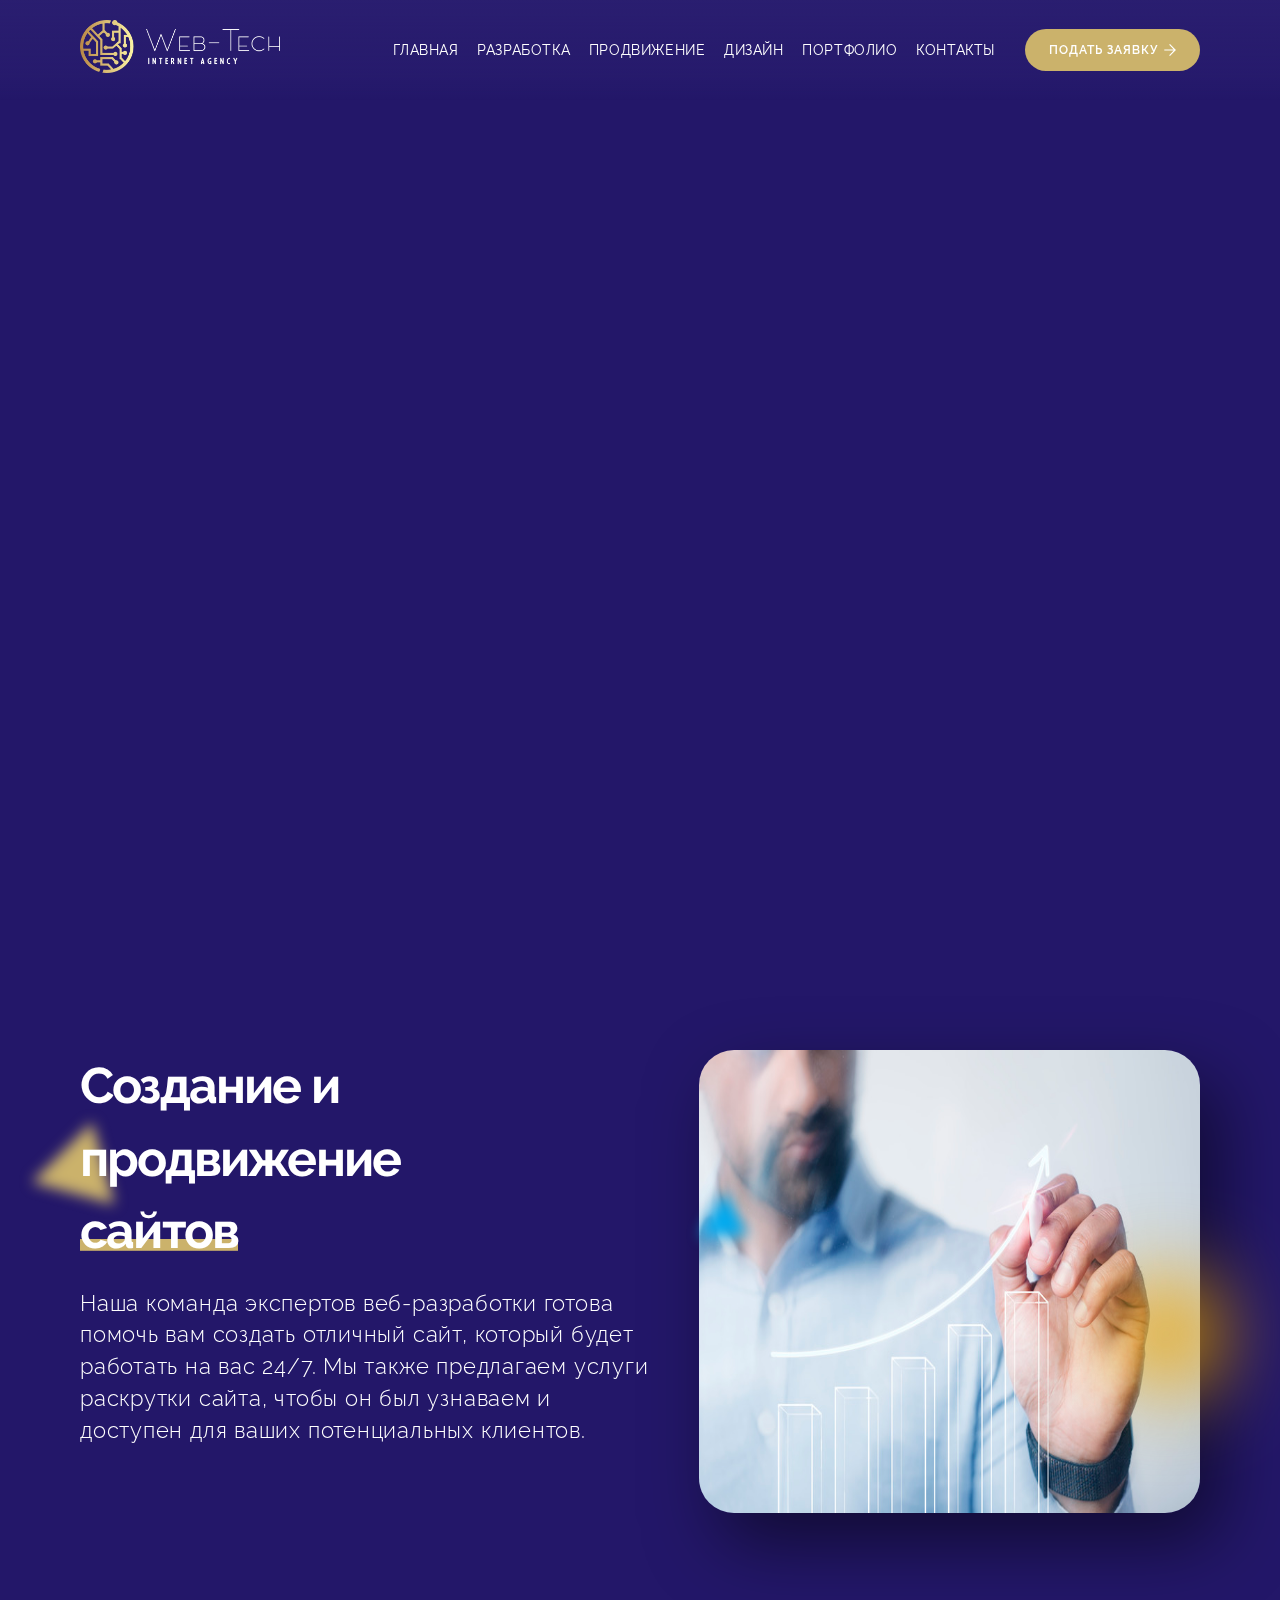
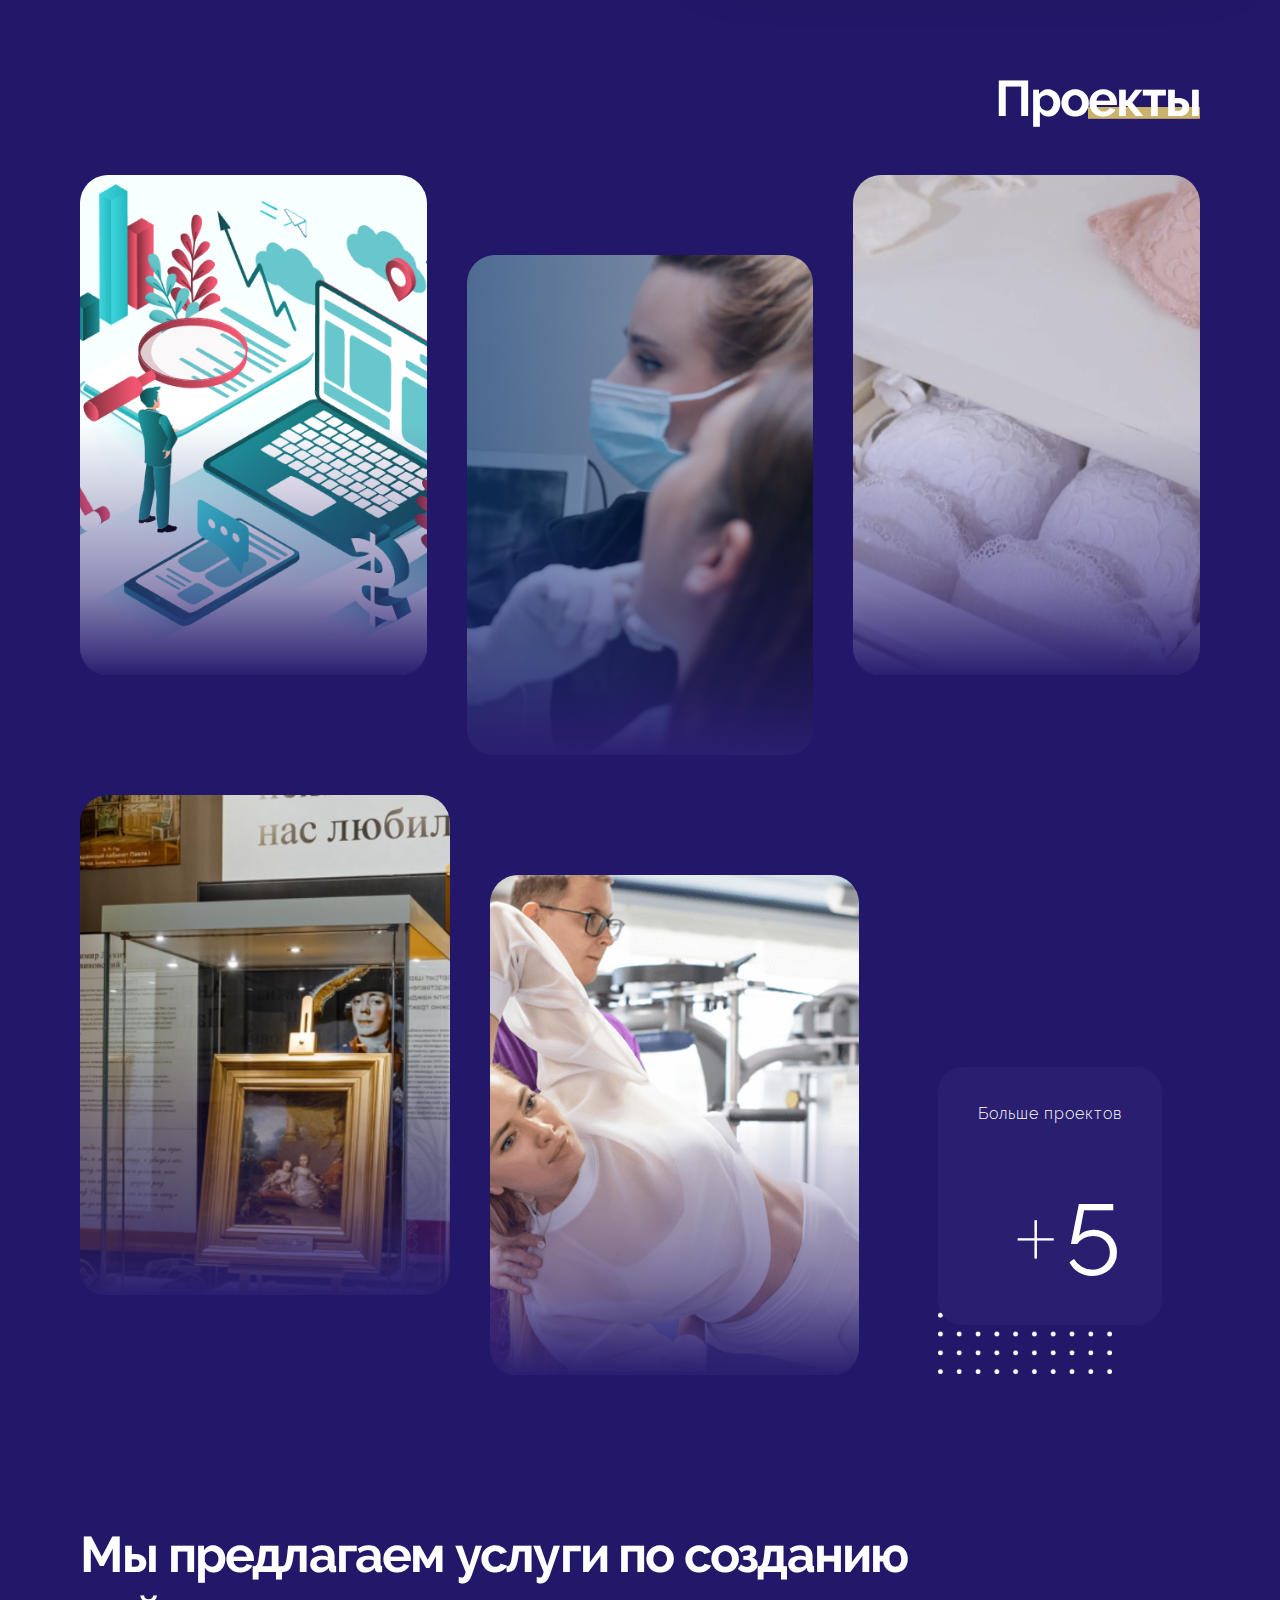
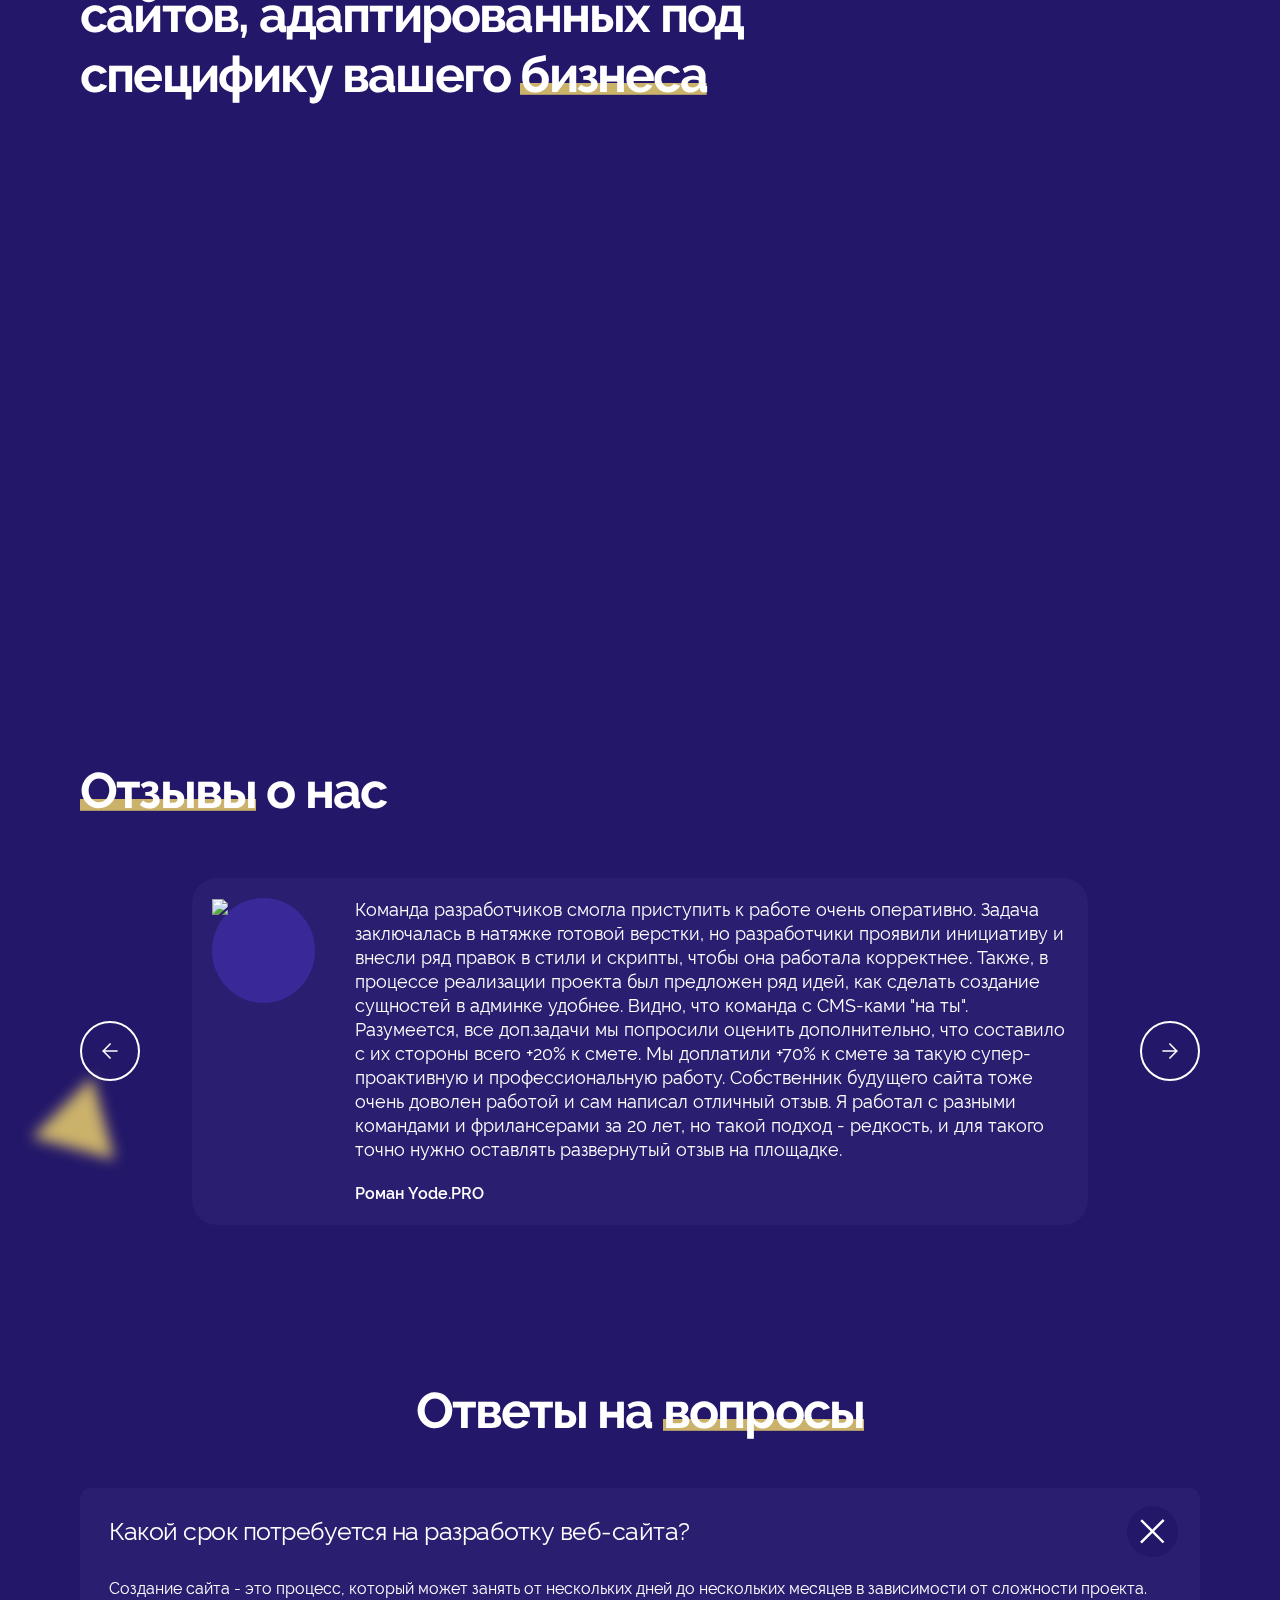
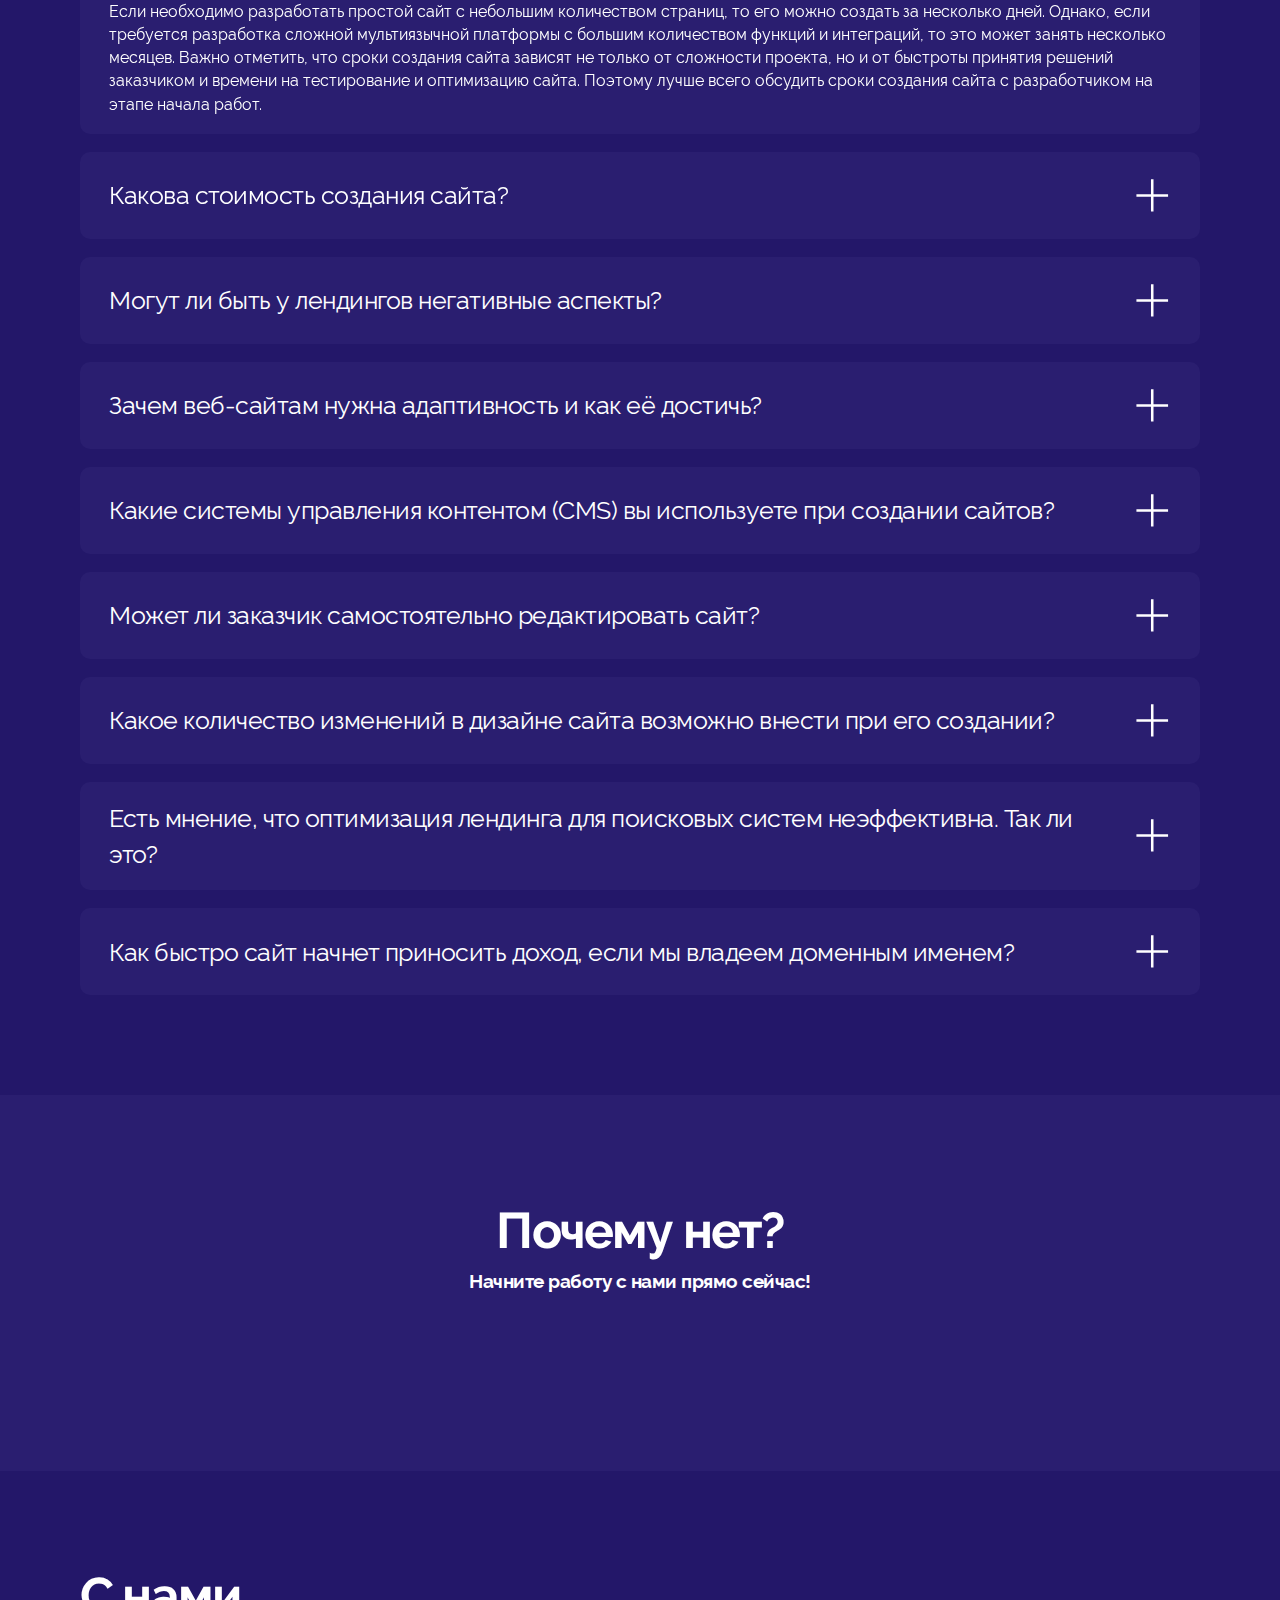
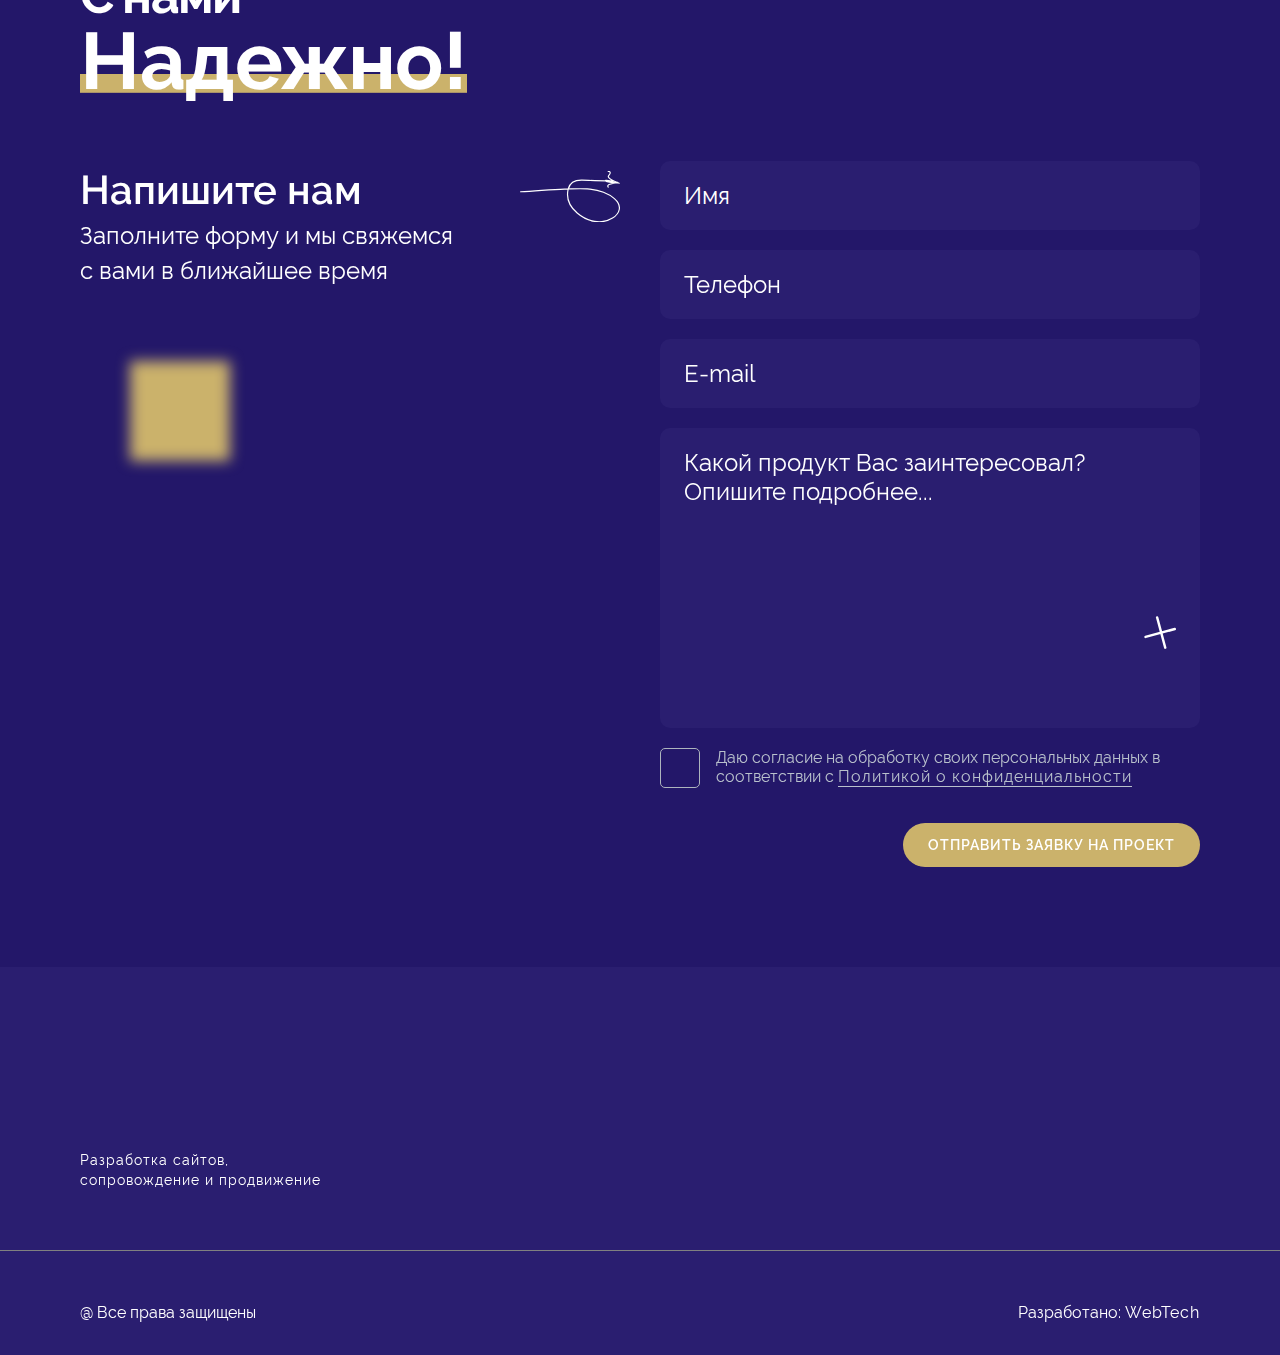
==== commit 3a70f75b: "add" ====
--- a/index.html
+++ b/index.html
@@ -36,21 +36,21 @@
 					<div class="header--widget__wrap">
 						<div class="header--logo logo fade-in-left-2">
 								<a class="logo--link" title="На Главную" href="index.html">
-									<img src="img/logo/logo.png" class="img-responsive desktop" alt="Разработка сайтов любой сложности" loading="lazy">
-									<img src="img/logo/logo-mob.png" class="img-responsive mobile" alt="Разработка сайтов любой сложности" loading="lazy">
+									<img src="img/logo/logo.png" class="img-responsive desktop" alt="Разработка сайтов любой сложности">
+									<img src="img/logo/logo-mob.png" class="img-responsive mobile" alt="Разработка сайтов любой сложности">
 								</a>
-								<a href="#modal" class="button mobile modal--open">Подать заявку</a>
+								<a href="#modal" class="button mobile modal--open watch-animation">Подать заявку</a>
 						</div>
 						<div class="header--menu fade-in">
 							<nav class="menu">
 								<ul class="list">
 									<li><a href="index.html">Главная</a></li>
-									<li><a href="blog/index.html">Разработка</a></li>
-									<li><a href="faq/index.html">Продвижение</a></li>
-									<li><a href="blog/index.html">Дизайн</a></li>
-									<li><a href="gallery/index.html">Портфолио</a></li>
+									<li><a href="development.html">Разработка</a></li>
+									<li><a href="#">Продвижение</a></li>
+									<li><a href="#">Дизайн</a></li>
+									<li><a href="#">Портфолио</a></li>
 									<!-- <li><a href="about/index.html">О нас</a></li> -->
-									<li><a href="contact/index.html">Контакты</a></li>
+									<li><a href="#">Контакты</a></li>
 								</ul>
 							</nav>
 						</div>
@@ -75,7 +75,7 @@
 		</div><!-- end of wrapper -->
 	</header>
 	<main class="main">
-		<section class="main--header watch-animation fade-in">
+		<section class="main--header watch-animation fade-in" style="background-image: url(img/bg-main1.jpg)">
 			<div class="container">
 				<div class="row">
 					<div class="icon icon-1 watch-animation rotate-in">
@@ -218,7 +218,7 @@
 								</svg>
 							</div>
 							<div class="image">
-								<img src="img/about-img.jpg" alt="">
+								<img src="img/about-img1.jpg" alt="#" loading="lazy">
 								<div class="icon icon-3">
 									<svg xmlns="http://www.w3.org/2000/svg" width="368" height="368" viewBox="0 0 368 368">
 										<g id="Ellipse_113" data-name="Ellipse 113" transform="translate(129 129)" fill="#eaa406" stroke="#eaa406" stroke-width="2">
@@ -244,7 +244,7 @@
 								<span>Креативный дизайн</span>
 							</div>
 							<div class="image">
-								<img src="img/1.1.png" alt="">
+								<img src="img/1.1.png" alt="#" loading="lazy">
 							</div>
 							<div class="text">
 								<p>Разработка сайта под ключ для компании "ProductFit"</p>
@@ -257,7 +257,7 @@
 								<span>Корпоративный сайт</span>
 							</div>
 							<div class="image">
-								<img src="img/1.2.png" alt="">
+								<img src="img/1.2.png" alt="#" loading="lazy">
 							</div>
 							<div class="text">
 								<p>Разработка сайта для стоматологической клиники "Дизайн Дент"</p>
@@ -270,7 +270,7 @@
 								<span>Landing Page</span>
 							</div>
 							<div class="image">
-								<img src="img/1.3.png" alt="">
+								<img src="img/1.3.png" alt="#" loading="lazy">
 							</div>
 							<div class="text">
 								<p>Разработка сайта для рекламы телеграм-канала магазина в Москве</p>
@@ -283,7 +283,7 @@
 								<span>Корпоративный сайт</span>
 							</div>
 							<div class="image">
-								<img src="img/1.4.png" alt="">
+								<img src="img/1.4.png" alt="#" loading="lazy">
 							</div>
 							<div class="text">
 								<p>Разработка сайта для бюро музейной сценографии "Метаформа" в Санкт-Петербурге</p>
@@ -296,7 +296,7 @@
 								<span>Корпоративный сайт</span>
 							</div>
 							<div class="image">
-								<img src="img/1.5.png" alt="">
+								<img src="img/1.5.png" alt="#" loading="lazy">
 							</div>
 							<div class="text">
 								<p>Разработка сайта для центра лазерной лор-хирургии и медицины в Уфе</p>
@@ -336,7 +336,7 @@
 								<li>Адаптивная верстка</li>
 							</ul>
 							<div class="image">
-								<img src="img/icon-1.png" alt="#">
+								<img src="img/icon-1.png" alt="#" loading="lazy">
 							</div>
 						</div>
 						<div class="item watch-animation">
@@ -351,7 +351,7 @@
 								<li>Сайт-визитка</li>
 							</ul>
 							<div class="image">
-								<img src="img/icon-2.1.png" alt="#">
+								<img src="img/icon-2.1.png" alt="#" loading="lazy">
 							</div>
 						</div>
 						<div class="item watch-animation">
@@ -366,7 +366,7 @@
 								<li>Сайт-визитка</li>
 							</ul>
 							<div class="image">
-								<img src="img/icon-3.png" alt="#">
+								<img src="img/icon-3.png" alt="#" loading="lazy">
 							</div>
 						</div>
 						<div class="item watch-animation">
@@ -380,7 +380,7 @@
 								<li>Поисковое продвижение</li>
 							</ul>
 							<div class="image">
-								<img src="img/icon-4.png" alt="#">
+								<img src="img/icon-4.png" alt="#" loading="lazy">
 							</div>
 						</div>
 					</div>
@@ -644,12 +644,10 @@
 								</div>
 							</div>
 							<p class="faq--item__text">
-								Оптимизация лендинга для поисковых систем играет важную роль в успешной продвижении сайта. Хорошо выполненный SEO-анализ
-								и оптимизация страницы могут привлечь больше посетителей из поисковых систем и повысить конверсию. Кроме того, она
-								позволяет улучшить пользовательский опыт и удобство использования сайта, что тоже положительно сказывается на его
-								рейтинге в поисковых системах. Определенно, эффективная оптимизация лендинга требует серьезной работы, но результаты,
-								которые можно достичь, стоят затраченных усилий. Рекомендуется делать все возможное, чтобы страница была максимально
-								оптимизированной для поисковых систем, чтобы привлечь и удержать больше посетителей и увеличить количество конверсий.
+								Оптимизация лендинга для поисковых систем может оказаться неэффективной при неправильном подходе. Однако, если правильно
+								провести поисковую оптимизацию лендинга с учетом технических и контентных аспектов, это может значительно увеличить его
+								эффективность в поисковых системах и повысить конверсию. Более того, оптимизация лендинга является неотъемлемой частью
+								SEO-стратегии, и ее пренебрежение может негативно сказаться на позициях сайта в поисковой выдаче.
 							</p>
 						</div>
 						<div class="faq--item">
@@ -752,31 +750,70 @@
 		<div class="container">
 			<div class="row">
 				<div class="wrapper">
+					<a href="index.html" class="logo">
+						<div class="logo--image">
+							<img class="watch-animation" src="img/logo/logo.png" alt="Разработка, сопровождение и продвижение сайтов">
+						</div>
+						<div class="slogan">Разработка сайтов,<br> сопровождение и продвижение</div>
+					</a>
+					<div class="footer--menu__bottom mobile">
+						<a href="mailto:and1marat9@gmail.com" class="social mail" title="Напишите нам на почту">
+							<svg width="20" height="20" viewBox="0 0 20 20" xmlns="http://www.w3.org/2000/svg">
+								<path d="M 16.822119,17.424298 H 3.2463407 c -1.7713333,0 -3.21222216,-1.44138 -3.21222216,-3.213317 V 5.6376146 c 0,-1.771715 1.44111106,-3.213317 3.21222216,-3.213317 H 16.822119 c 1.771111,0 3.212,1.441602 3.212,3.213317 v 8.5733664 c 0,1.771937 -1.440889,3.213317 -3.212,3.213317 z M 3.2463407,3.3639516 c -1.2533333,0 -2.27288883,1.019903 -2.27288883,2.273663 v 8.5733664 c 0,1.25376 1.01955553,2.273886 2.27288883,2.273886 H 16.822119 c 1.253333,0 2.272889,-1.020126 2.272889,-2.273886 V 5.6376146 c 0,-1.25376 -1.019556,-2.273663 -2.272889,-2.273663 z" stroke-linecap="round" />
+								<path d="M 2.4883407,5.6822966 C 4.8892296,8.0226496 7.2901185,10.362781 9.6910074,12.703134 10.138562,13.139282 10.825452,12.453715 10.37723,12.016678 7.9763407,9.6765466 5.5754518,7.3361936 3.1745629,4.9960626 2.7270074,4.5596916 2.0401185,5.2454816 2.4883407,5.6822966 Z" stroke-linecap="round" />
+								<path d="m 10.37723,12.703134 c 2.400889,-2.340131 4.801778,-4.6804844 7.202667,-7.0206154 0.448,-0.436815 -0.238445,-1.122827 -0.686222,-0.686456 -2.400889,2.340131 -4.801778,4.680484 -7.2026676,7.0206154 -0.448,0.436815 0.2384444,1.122827 0.6862226,0.686456 z" stroke-linecap="round" />
+								<path d="m 17.553452,14.359698 c -1.597555,-1.515627 -3.195333,-3.031033 -4.792889,-4.5466604 -0.453111,-0.429702 -1.140444,0.2554204 -0.686222,0.6864564 1.597556,1.515628 3.195334,3.031033 4.792889,4.54666 0.453111,0.429702 1.140445,-0.255642 0.686222,-0.686456 z" stroke-linecap="round" />
+								<path d="m 3.2443407,15.045932 c 1.5975556,-1.515628 3.1953334,-3.031033 4.7928889,-4.54666 0.454,-0.430814 -0.2328889,-1.1163814 -0.6862222,-0.6864564 -1.5975556,1.5156274 -3.1953333,3.0310324 -4.7928889,4.5466604 -0.454,0.430813 0.2328889,1.116603 0.6862222,0.686456 z" stroke-linecap="round" />
+							</svg>
+						</a>
+						<a href="//t.me/neotwalker_WebDev" class="social tg" title="Напишите нам в Telegram">
+							<svg width="20" height="20" viewBox="0 0 20 20" fill="none" xmlns="http://www.w3.org/2000/svg">
+								<path d="M17.2208 3.09735L2.44583 8.79485C1.4375 9.19985 1.44333 9.76235 2.26083 10.0132L6.05416 11.1965L14.8308 5.65902C15.2458 5.40652 15.625 5.54235 15.3133 5.81902L8.2025 12.2365H8.20083L8.2025 12.2374L7.94083 16.1474C8.32416 16.1474 8.49333 15.9715 8.70833 15.764L10.5508 13.9724L14.3833 16.8032C15.09 17.1924 15.5975 16.9924 15.7733 16.149L18.2892 4.29235C18.5467 3.25985 17.895 2.79235 17.2208 3.09735Z" fill="#1B1A24"/>
+							</svg>
+						</a>
+						<a href="#modal" class="button sticky-button mobile modal--open">
+							<span>Подать заявку</span>
+							<div class="icon">
+								<svg class="svg--icon" viewBox="0 0 16 16" fill="none" xmlns="http://www.w3.org/2000/svg">
+									<path d="M6.8801 1.1199L12.9688 7.2086L0.791771 7.20823L0 8L0.791659 8.79166L12.9683 8.79168L6.88002 14.88L8 16L14.8801 9.11989L15.2082 8.79177L16 8L14.88 6.88001L8 9.48178e-07L6.8801 1.1199Z" />
+								</svg>
+							</div>
+						</a>
+					</div>
 					<nav class="footer--menu watch-animation">
-						<div class="title">Информация</div>
 						<ul class="list">
 							<li><a href="index.html">Главная</a></li>
-							<li><a href="blog/index.html">Разработка</a></li>
-							<li><a href="faq/index.html">Продвижение</a></li>
-							<li><a href="blog/index.html">Дизайн</a></li>
-							<li><a href="gallery/index.html">Портфолио</a></li>
+							<li><a href="development.html">Разработка</a></li>
+							<li><a href="#">Продвижение</a></li>
+							<li><a href="#">Дизайн</a></li>
+							<li><a href="#">Портфолио</a></li>
 							<!-- <li><a href="about/index.html">О нас</a></li> -->
-							<li><a href="contact/index.html">Контакты</a></li>
+							<li><a href="#">Контакты</a></li>
 						</ul>
-					</nav>
-					<a href="index.html" class="logo">
-						<img class="watch-animation" src="img/logo/logo.png" alt="">
-					</a>
-					<nav class="footer--menu right watch-animation">
-						<div class="title">Услуги</div>
-						<ul class="list">
-							<li><a href="index.html">Разработка <br>Landing Page</a></li>
-							<li><a href="blog/index.html">Разработка <br>интернет-магазинов</a></li>
-							<li><a href="faq/index.html">Разработка <br>коропоративных сайтов</a></li>
-							<li><a href="gallery/index.html">Разработка дизайна сайта</a></li>
-							<li><a href="about/index.html">Аудит</a></li>
-							<li><a href="contact/index.html">Внедрение в Wordpress</a></li>
-						</ul>
+						<div class="footer--menu__bottom">
+							<a href="mailto:and1marat9@gmail.com" class="social mail" title="Напишите нам на почту">
+								<svg width="20" height="20" viewBox="0 0 20 20" xml:space="preserve" id="svg16" xmlns="http://www.w3.org/2000/svg">
+									<path d="M 16.822119,17.424298 H 3.2463407 c -1.7713333,0 -3.21222216,-1.44138 -3.21222216,-3.213317 V 5.6376146 c 0,-1.771715 1.44111106,-3.213317 3.21222216,-3.213317 H 16.822119 c 1.771111,0 3.212,1.441602 3.212,3.213317 v 8.5733664 c 0,1.771937 -1.440889,3.213317 -3.212,3.213317 z M 3.2463407,3.3639516 c -1.2533333,0 -2.27288883,1.019903 -2.27288883,2.273663 v 8.5733664 c 0,1.25376 1.01955553,2.273886 2.27288883,2.273886 H 16.822119 c 1.253333,0 2.272889,-1.020126 2.272889,-2.273886 V 5.6376146 c 0,-1.25376 -1.019556,-2.273663 -2.272889,-2.273663 z" stroke-linecap="round" />
+									<path d="M 2.4883407,5.6822966 C 4.8892296,8.0226496 7.2901185,10.362781 9.6910074,12.703134 10.138562,13.139282 10.825452,12.453715 10.37723,12.016678 7.9763407,9.6765466 5.5754518,7.3361936 3.1745629,4.9960626 2.7270074,4.5596916 2.0401185,5.2454816 2.4883407,5.6822966 Z" stroke-linecap="round" />
+									<path d="m 10.37723,12.703134 c 2.400889,-2.340131 4.801778,-4.6804844 7.202667,-7.0206154 0.448,-0.436815 -0.238445,-1.122827 -0.686222,-0.686456 -2.400889,2.340131 -4.801778,4.680484 -7.2026676,7.0206154 -0.448,0.436815 0.2384444,1.122827 0.6862226,0.686456 z" stroke-linecap="round" />
+									<path d="m 17.553452,14.359698 c -1.597555,-1.515627 -3.195333,-3.031033 -4.792889,-4.5466604 -0.453111,-0.429702 -1.140444,0.2554204 -0.686222,0.6864564 1.597556,1.515628 3.195334,3.031033 4.792889,4.54666 0.453111,0.429702 1.140445,-0.255642 0.686222,-0.686456 z" stroke-linecap="round" />
+									<path d="m 3.2443407,15.045932 c 1.5975556,-1.515628 3.1953334,-3.031033 4.7928889,-4.54666 0.454,-0.430814 -0.2328889,-1.1163814 -0.6862222,-0.6864564 -1.5975556,1.5156274 -3.1953333,3.0310324 -4.7928889,4.5466604 -0.454,0.430813 0.2328889,1.116603 0.6862222,0.686456 z" stroke-linecap="round" />
+								</svg>
+							</a>
+							<a href="//t.me/neotwalker_WebDev" class="social tg" title="Напишите нам в Telegram">
+								<svg width="20" height="20" viewBox="0 0 20 20" fill="none" xmlns="http://www.w3.org/2000/svg">
+									<path d="M17.2208 3.09735L2.44583 8.79485C1.4375 9.19985 1.44333 9.76235 2.26083 10.0132L6.05416 11.1965L14.8308 5.65902C15.2458 5.40652 15.625 5.54235 15.3133 5.81902L8.2025 12.2365H8.20083L8.2025 12.2374L7.94083 16.1474C8.32416 16.1474 8.49333 15.9715 8.70833 15.764L10.5508 13.9724L14.3833 16.8032C15.09 17.1924 15.5975 16.9924 15.7733 16.149L18.2892 4.29235C18.5467 3.25985 17.895 2.79235 17.2208 3.09735Z" fill="#1B1A24"/>
+								</svg>
+							</a>
+							<a href="#modal" class="button sticky-button mobile modal--open">
+								<span>Подать заявку</span>
+								<div class="icon">
+									<svg class="svg--icon" viewBox="0 0 16 16" fill="none" xmlns="http://www.w3.org/2000/svg">
+										<path d="M6.8801 1.1199L12.9688 7.2086L0.791771 7.20823L0 8L0.791659 8.79166L12.9683 8.79168L6.88002 14.88L8 16L14.8801 9.11989L15.2082 8.79177L16 8L14.88 6.88001L8 9.48178e-07L6.8801 1.1199Z" />
+									</svg>
+								</div>
+							</a>
+						</div>
 					</nav>
 				</div>
 			</div>
@@ -784,7 +821,6 @@
 		<div class="request">
 			<div class="container">
 				<div class="row">
-					<p class="request--info">Разработка, сопровождение и продвижение сайтов</p>
 					<div class="request--wrapper">
 						<div class="copyright">@ Все права защищены</div>
 						<div class="tg">Разработано: <a href="//t.me/neotwalker_WebDev" target="_blank">WebTech</a></div>
@@ -851,8 +887,8 @@
 	<div class="modal modal__work" id="work">
 		<div class="modal--wrapper">
 			<div class="title">
-				<span>Свяжитесь с нами</span>
-				<span class="info">С вами свяжутся в ближайшее время!</span>
+				<span>Хочешь с нами работать?</span>
+				<span class="info">Отправь заявку</span>
 			</div>
 			<form action="#" class="form">
 				<input type="text" name="name" placeholder="Имя" required>
--- a/css/main.min.css
+++ b/css/main.min.css
@@ -1 +1 @@
-@font-face{font-family:raleway;font-style:normal;font-weight:100;src:url(../fonts/RalewayThin/RalewayThin.eot);src:url(../fonts/RalewayThin/RalewayThin.eot?#iefix) format("embedded-opentype"),url(../fonts/RalewayThin/RalewayThin.woff) format("woff"),url(../fonts/RalewayThin/RalewayThin.ttf) format("truetype")}@font-face{font-family:raleway;font-style:normal;font-weight:300;src:url(../fonts/RalewayLight/RalewayLight.eot);src:url(../fonts/RalewayLight/RalewayLight.eot?#iefix) format("embedded-opentype"),url(../fonts/RalewayLight/RalewayLight.woff) format("woff"),url(../fonts/RalewayLight/RalewayLight.ttf) format("truetype")}@font-face{font-family:raleway;font-style:normal;font-weight:400;src:url(../fonts/RalewayRegular/RalewayRegular.eot);src:url(../fonts/RalewayRegular/RalewayRegular.eot?#iefix) format("embedded-opentype"),url(../fonts/RalewayRegular/RalewayRegular.woff) format("woff"),url(../fonts/RalewayRegular/RalewayRegular.ttf) format("truetype")}@font-face{font-family:raleway;font-style:normal;font-weight:600;src:url(../fonts/RalewaySemiBold/RalewaySemiBold.eot);src:url(../fonts/RalewaySemiBold/RalewaySemiBold.eot?#iefix) format("embedded-opentype"),url(../fonts/RalewaySemiBold/RalewaySemiBold.woff) format("woff"),url(../fonts/RalewaySemiBold/RalewaySemiBold.ttf) format("truetype")}@font-face{font-family:raleway;font-style:normal;font-weight:700;src:url(../fonts/RalewayBold/RalewayBold.eot);src:url(../fonts/RalewayBold/RalewayBold.eot?#iefix) format("embedded-opentype"),url(../fonts/RalewayBold/RalewayBold.woff) format("woff"),url(../fonts/RalewayBold/RalewayBold.ttf) format("truetype")}@font-face{font-family:raleway;font-style:normal;font-weight:800;src:url(../fonts/RalewayExtraBold/RalewayExtraBold.eot);src:url(../fonts/RalewayExtraBold/RalewayExtraBold.eot?#iefix) format("embedded-opentype"),url(../fonts/RalewayExtraBold/RalewayExtraBold.woff) format("woff"),url(../fonts/RalewayExtraBold/RalewayExtraBold.ttf) format("truetype")}.owl-theme .owl-dots,.owl-theme .owl-nav{-webkit-tap-highlight-color:transparent;text-align:center}.owl-theme .owl-nav{margin-top:10px}.owl-theme .owl-nav [class*=owl-]{background:#d6d6d6;border-radius:3px;color:#fff;cursor:pointer;display:inline-block;font-size:14px;margin:5px;padding:4px 7px}.owl-theme .owl-nav [class*=owl-]:hover{background:#869791;color:#fff;text-decoration:none}.owl-theme .owl-nav .disabled{cursor:default;opacity:.5}.owl-theme .owl-nav.disabled+.owl-dots{margin-top:10px}.owl-theme .owl-dots .owl-dot{zoom:1;display:inline-block}.owl-theme .owl-dots .owl-dot span{-webkit-backface-visibility:visible;background:#d6d6d6;border-radius:30px;display:block;height:10px;margin:5px 7px;-webkit-transition:opacity .2s ease;-o-transition:opacity .2s ease;transition:opacity .2s ease;width:10px}.owl-theme .owl-dots .owl-dot.active span,.owl-theme .owl-dots .owl-dot:hover span{background:#869791}.owl-carousel,.owl-carousel .owl-item{-webkit-tap-highlight-color:transparent;position:relative}.owl-carousel{display:none;width:100%;z-index:1}.owl-carousel .owl-stage{position:relative;-ms-touch-action:pan-Y}.owl-carousel .owl-stage:after{clear:both;content:".";display:block;height:0;line-height:0;visibility:hidden}.owl-carousel .owl-stage-outer{overflow:hidden;position:relative;-webkit-transform:translateZ(0)}.owl-carousel .owl-item{-webkit-touch-callout:none;-webkit-backface-visibility:hidden;float:left;min-height:1px}.owl-carousel .owl-item img{display:block;-webkit-transform-style:preserve-3d;width:100%}.owl-carousel .owl-dots.disabled,.owl-carousel .owl-nav.disabled{display:none}.no-js .owl-carousel,.owl-carousel.owl-loaded{display:block}.owl-carousel .owl-dot,.owl-carousel .owl-nav .owl-next,.owl-carousel .owl-nav .owl-prev{cursor:pointer;cursor:hand;-webkit-user-select:none;-moz-user-select:none;-ms-user-select:none;user-select:none}.owl-carousel.owl-loading{display:block;opacity:0}.owl-carousel.owl-hidden{opacity:0}.owl-carousel.owl-refresh .owl-item{visibility:hidden}.owl-carousel.owl-drag .owl-item{-webkit-user-select:none;-moz-user-select:none;-ms-user-select:none;user-select:none}.owl-carousel.owl-grab{cursor:move;cursor:-webkit-grab;cursor:grab}.owl-carousel.owl-rtl{direction:rtl}.owl-carousel.owl-rtl .owl-item{float:right}.owl-carousel .animated{-webkit-animation-duration:1s;animation-duration:1s;-webkit-animation-fill-mode:both;animation-fill-mode:both}.owl-carousel .owl-animated-in{z-index:0}.owl-carousel .owl-animated-out{z-index:1}.owl-carousel .fadeOut{-webkit-animation-name:fadeOut;animation-name:fadeOut}@-webkit-keyframes fadeOut{0%{opacity:1}to{opacity:0}}@keyframes fadeOut{0%{opacity:1}to{opacity:0}}.owl-height{-webkit-transition:height .5s ease-in-out;-o-transition:height .5s ease-in-out;transition:height .5s ease-in-out}.owl-carousel .owl-item .owl-lazy{opacity:0;-webkit-transition:opacity .4s ease;-o-transition:opacity .4s ease;transition:opacity .4s ease}.owl-carousel .owl-item img.owl-lazy{-webkit-transform-style:preserve-3d;transform-style:preserve-3d}.owl-carousel .owl-video-wrapper{background:#000;height:100%;position:relative}.owl-carousel .owl-video-play-icon{-webkit-backface-visibility:hidden;background:url(owl.video.play.png) no-repeat;cursor:pointer;height:80px;left:50%;margin-left:-40px;margin-top:-40px;position:absolute;top:50%;transition:-webkit-transform .1s ease;-webkit-transition:-webkit-transform .1s ease;-o-transition:transform .1s ease;transition:transform .1s ease;transition:transform .1s ease,-webkit-transform .1s ease;width:80px;z-index:1}.owl-carousel .owl-video-play-icon:hover{-webkit-transform:scale(1.3);-ms-transform:scale(1.3);transform:scale(1.3)}.owl-carousel .owl-video-playing .owl-video-play-icon,.owl-carousel .owl-video-playing .owl-video-tn{display:none}.owl-carousel .owl-video-tn{background-position:50%;background-repeat:no-repeat;background-size:contain;height:100%;opacity:0;-webkit-transition:opacity .4s ease;-o-transition:opacity .4s ease;transition:opacity .4s ease}.owl-carousel .owl-video-frame{height:100%;position:relative;width:100%;z-index:1}@-webkit-keyframes FadeInLeft2{0%{opacity:0;-webkit-transform:translate3d(-75px,0,0);transform:translate3d(-75px,0,0)}to{opacity:1;-webkit-transform:none;transform:none}}@-webkit-keyframes FadeInRight1{0%{opacity:0;-webkit-transform:translate3d(50px,0,0);transform:translate3d(50px,0,0)}to{opacity:1;-webkit-transform:none;transform:none}}@-webkit-keyframes FadeInRight2{0%{opacity:0;-webkit-transform:translate3d(75px,0,0);transform:translate3d(75px,0,0)}to{opacity:1;-webkit-transform:none;transform:none}}@-webkit-keyframes FadeIn{0%{opacity:0}to{opacity:1}}@-webkit-keyframes ScaleDown1{0%{-webkit-transform:scale(1.3);transform:scale(1.3)}to{opacity:1;-webkit-transform:none;transform:none}}@-webkit-keyframes RotateIn{0%{-webkit-transform:rotate(-200deg);transform:rotate(-200deg);-webkit-transform-origin:center;transform-origin:center}to{opacity:1;-webkit-transform:none;transform:none;-webkit-transform-origin:center;transform-origin:center}}@-webkit-keyframes FadeInUp1{0%{opacity:0;-webkit-transform:translate3d(0,50px,0);transform:translate3d(0,50px,0)}to{opacity:1;-webkit-transform:none;transform:none}}@-webkit-keyframes FadeInUp2{0%{opacity:0;-webkit-transform:translate3d(0,75px,0);transform:translate3d(0,75px,0)}to{opacity:1;-webkit-transform:none;transform:none}}@-webkit-keyframes MaskFromLeft{0%{-webkit-clip-path:inset(0 100% 0 0);clip-path:inset(0 100% 0 0);opacity:1}to{-webkit-clip-path:inset(0 0 0 0);clip-path:inset(0 0 0 0);opacity:1}}@-webkit-keyframes FadeInDown2{0%{opacity:0;-webkit-transform:translate3d(0,-75px,0);transform:translate3d(0,-75px,0)}to{opacity:1;-webkit-transform:none;transform:none}}@-webkit-keyframes PulseIn4{0%{-webkit-transform:scaleX(1);transform:scaleX(1)}50%{-webkit-transform:scale3d(.9,.9,.9);transform:scale3d(.9,.9,.9)}to{opacity:1;-webkit-transform:none;transform:none}}@-webkit-keyframes SlideFromRight{0%{-webkit-transform:translateX(100%);transform:translateX(100%)}to{opacity:1;-webkit-transform:none;transform:none}}@-webkit-keyframes SlideFromBot{0%{-webkit-transform:translateY(100%);transform:translateY(100%)}to{opacity:1;-webkit-transform:none;transform:none}}@-webkit-keyframes LightUpStickyBtns{0%{background-position:0 0}80%{background-position:0 0}to{background-position:100% 0}}*{-webkit-box-sizing:border-box;box-sizing:border-box;margin:0;padding:0}:after,:before{-webkit-box-sizing:border-box;box-sizing:border-box}::-webkit-input-placeholder{color:#fff;opacity:1}:-moz-placeholder,::-moz-placeholder{color:#fff;opacity:1}:-ms-input-placeholder{color:#fff;opacity:1}body input:focus:required:invalid,body textarea:focus:required:invalid{border:1px solid #cf2e2e;color:#cf2e2e}body input:required:valid,body textarea:required:valid{border:1px solid #61ce70;color:#61ce70}:focus::-webkit-input-placeholder{color:transparent}:focus::-moz-placeholder{color:transparent}:focus:-moz-placeholder{color:transparent}:focus:-ms-input-placeholder{color:transparent}input:-webkit-autofill,input:-webkit-autofill:focus,input:-webkit-autofill:hover,select:-webkit-autofill,select:-webkit-autofill:focus,select:-webkit-autofill:hover,textarea:-webkit-autofill,textarea:-webkit-autofill:focus,textarea:-webkit-autofill:hover{-webkit-text-fill-color:#61ce70;border:1px solid #61ce70;-webkit-box-shadow:inset 0 0 0 1000px #2a1e70}body,html{overflow-x:hidden}body.overflow,html.overflow{overflow:hidden}body{-webkit-font-smoothing:antialiased;background-color:#231769;color:#fff;font-size:16px;line-height:1.45;min-width:320px;overflow-x:hidden;position:relative;text-rendering:optimizelegibility}body,button,input,option,select,textarea{font-family:raleway,sans-serif}.h2{font-size:60px;letter-spacing:-1.8px}.h3{letter-spacing:-.5px}.h1,.h2,.h3,.h4,.h5,.h6{color:#fff}.h1 span,.h2 span,.h3 span,.h4 span,.h5 span,.h6 span{background-image:-webkit-gradient(linear,left top,left bottom,from(#cbb26b),to(#cbb26b));background-image:-o-linear-gradient(#cbb26b,#cbb26b);background-image:linear-gradient(#cbb26b,#cbb26b);background-position:center 80%;background-repeat:no-repeat;background-size:100% 20%}.img-responsive{display:block;height:auto;max-width:100%}img{max-width:100%}.text-center{text-align:center}::-moz-selection{background-color:#cbb26b;color:#fff}::selection{background-color:#cbb26b;color:#fff}li,ul{list-style-type:none}a{text-decoration:none}a,a span{letter-spacing:1px}.container{margin:0 auto;max-width:1600px}.container .row{padding-left:35px;padding-right:35px;width:100%}.menu .list{display:-webkit-box;display:-ms-flexbox;display:flex}.menu .list li{font-weight:500;line-height:1}.menu .list li:first-child a{margin-left:0}.menu .list li a{color:#fff;letter-spacing:.62px;margin-left:1.315em;overflow:hidden;position:relative;text-transform:uppercase;-webkit-transition:color .3s ease,opacity .1s linear;-o-transition:color .3s ease,opacity .1s linear;transition:color .3s ease,opacity .1s linear;white-space:nowrap}.menu .list li a:after{bottom:-100%;content:"";display:block;height:1.5px;left:0;position:absolute;-webkit-transition:all .3s ease;-o-transition:all .3s ease;transition:all .3s ease;width:100%}.menu .list li:focus a,.menu .list li:hover a{color:#cbb26b;opacity:1}.menu .list li:focus a:after,.menu .list li:hover a:after{background-color:#cbb26b;bottom:-3px}.button{-webkit-box-pack:justify;-ms-flex-pack:justify;-webkit-box-align:center;-ms-flex-align:center;align-items:center;-webkit-animation-delay:.5s;animation-delay:.5s;-webkit-animation-duration:5s;animation-duration:5s;-webkit-animation-timing-function:cubic-bezier(.165,.84,.44,1);animation-timing-function:cubic-bezier(.165,.84,.44,1);background-color:#cbb26b;border:none;border-radius:37px;color:#fff;cursor:pointer;display:-webkit-inline-box;display:-ms-inline-flexbox;display:inline-flex;font-size:14px;font-weight:600;gap:5px;justify-content:space-between;letter-spacing:3px;line-height:1;outline:none;padding:15px 25px;position:relative;text-align:center;text-decoration:none;text-transform:uppercase;-webkit-transition:background-color .3s ease;-o-transition:background-color .3s ease;transition:background-color .3s ease}.button:focus,.button:hover{color:#fff}.button:hover{background-color:#be9e45}.button:active{background-color:#d8c691}.button--white{background-color:#fff;color:#2a1e70;-webkit-transition:all .3s ease;-o-transition:all .3s ease;transition:all .3s ease}.button--white svg *{fill:#2a1e70;-webkit-transition:fill .3s ease;-o-transition:fill .3s ease;transition:fill .3s ease}.button--white:hover svg *{fill:#fff}.logo .mobile{display:none}.logo--link{display:inline-block;max-width:250px;min-height:-webkit-fit-content;min-height:-moz-fit-content;min-height:fit-content;-webkit-transition:opacity .3s ease;-o-transition:opacity .3s ease;transition:opacity .3s ease;width:auto}.logo:focus,.logo:hover{opacity:.8}.header{padding:20px 0;position:relative;z-index:6}.header--overlay{background:transparent -webkit-gradient(linear,left bottom,left top,from(rgba(42,30,112,0)),color-stop(25%,rgba(42,30,112,.51)),to(#2a1e70));background:transparent -o-linear-gradient(bottom,rgba(42,30,112,0) 0,rgba(42,30,112,.51) 25%,#2a1e70 100%);background:transparent linear-gradient(0deg,rgba(42,30,112,0),rgba(42,30,112,.51) 25%,#2a1e70);left:0;position:fixed;right:0;top:0;z-index:13}.header--widget__wrap{-ms-flex-line-pack:center;-webkit-box-align:center;-ms-flex-align:center;align-content:center;align-items:center;display:-webkit-box;display:-ms-flexbox;display:flex;-ms-flex-wrap:wrap;flex-wrap:wrap;row-gap:10px;width:100%}.header--logo{-webkit-box-flex:1;-ms-flex-positive:1;-webkit-animation-duration:2.3s;animation-duration:2.3s;-webkit-animation-timing-function:cubic-bezier(.165,.84,.44,1);animation-timing-function:cubic-bezier(.165,.84,.44,1);flex-grow:1;z-index:1}.header--menu{-webkit-animation-duration:5s;animation-duration:5s;-webkit-animation-timing-function:cubic-bezier(.25,.46,.45,.94);animation-timing-function:cubic-bezier(.25,.46,.45,.94)}.header--menu .menu{margin-right:30px}.header--menu .burger{display:none}.header--button{-webkit-animation-duration:2.3s;animation-duration:2.3s;-webkit-animation-timing-function:cubic-bezier(.165,.84,.44,1);animation-timing-function:cubic-bezier(.165,.84,.44,1)}.header--button a{-webkit-box-pack:justify;-ms-flex-pack:justify;gap:5px;justify-content:space-between;padding:15px 24px}.header--button .icon,.header--button a{-webkit-box-align:center;-ms-flex-align:center;align-items:center;display:-webkit-box;display:-ms-flexbox;display:flex}.header--button .icon{-webkit-box-pack:center;-ms-flex-pack:center;justify-content:center}.header--button .icon svg{height:12px;width:12px}.header--button .icon svg *{fill:#fff}.header .burger{cursor:pointer;display:none;height:30px;overflow:hidden;position:relative;width:30px}.header .burger span{background-color:#fff;height:2px;left:50%;position:absolute;top:50%;-webkit-transform:translate(-50%,-50%);-ms-transform:translate(-50%,-50%);transform:translate(-50%,-50%);-webkit-transition:all .3s ease;-o-transition:all .3s ease;transition:all .3s ease;width:25px}.header .burger span:nth-of-type(2){top:calc(50% - 6px)}.header .burger span:nth-of-type(3){top:calc(50% + 6px)}.header .burger.open span{top:50%;-webkit-transform:translate(-50%) rotate(45deg);-ms-transform:translate(-50%) rotate(45deg);transform:translate(-50%) rotate(45deg)}.header .burger.open span:nth-of-type(2){display:none}.header .burger.open span:nth-of-type(3){top:50%;-webkit-transform:translate(-50%) rotate(-45deg);-ms-transform:translate(-50%) rotate(-45deg);transform:translate(-50%) rotate(-45deg)}.arrows{-webkit-box-pack:justify;-ms-flex-pack:justify;bottom:0;height:100%;justify-content:space-between;position:absolute;top:0;width:100%;z-index:1}.arrows,.arrows--next,.arrows--prev{-webkit-box-align:center;-ms-flex-align:center;align-items:center;display:-webkit-box;display:-ms-flexbox;display:flex}.arrows--next,.arrows--prev{-webkit-box-pack:center;-ms-flex-pack:center;border:2px solid #fff;border-radius:50%;cursor:pointer;height:60px;justify-content:center;padding:10px;-webkit-transition:background-color .3s ease,border-color .3s ease;-o-transition:background-color .3s ease,border-color .3s ease;transition:background-color .3s ease,border-color .3s ease;width:60px}.arrows--next:focus,.arrows--next:hover,.arrows--prev:focus,.arrows--prev:hover{background-color:#fff;border-color:#2a1e70}.arrows--next:focus svg *,.arrows--next:hover svg *,.arrows--prev:focus svg *,.arrows--prev:hover svg *{fill:#2a1e70}.arrows--next:active,.arrows--prev:active{background-color:#cbb26b}.arrows--next:active svg *,.arrows--prev:active svg *{fill:#fff}.arrows--prev{left:0}.arrows--next{right:0}.arrows svg *{fill:#fff;-webkit-transition:fill .3s ease;-o-transition:fill .3s ease;transition:fill .3s ease}.main--header{-webkit-animation-duration:4s!important;animation-duration:4s!important;-webkit-animation-timing-function:cubic-bezier(.165,.84,.44,1)!important;animation-timing-function:cubic-bezier(.165,.84,.44,1)!important;background-image:url(../img/bg-main.jpg);background-position:50%;background-repeat:no-repeat;margin-bottom:0;min-height:100vh;padding-top:290px;position:relative;-webkit-transition:background .3s,border .3s,border-radius .3s,-webkit-box-shadow .3s;transition:background .3s,border .3s,border-radius .3s,-webkit-box-shadow .3s;-o-transition:background .3s,border .3s,border-radius .3s,box-shadow .3s;transition:background .3s,border .3s,border-radius .3s,box-shadow .3s;transition:background .3s,border .3s,border-radius .3s,box-shadow .3s,-webkit-box-shadow .3s}.main--header .icon{-webkit-animation-delay:.5s;animation-delay:.5s;-webkit-animation-duration:2.3s;animation-duration:2.3s;-webkit-animation-timing-function:cubic-bezier(.165,.84,.44,1);animation-timing-function:cubic-bezier(.165,.84,.44,1);display:inline-block;height:-webkit-fit-content;height:-moz-fit-content;height:fit-content;max-width:auto;position:absolute;width:auto;z-index:1}.main--header .icon-1{-webkit-animation-duration:3s;animation-duration:3s;-webkit-animation-timing-function:cubic-bezier(.165,.84,.44,1);animation-timing-function:cubic-bezier(.165,.84,.44,1);height:35px;left:30%;top:15%}.main--header .icon-2{left:15%;top:18%}.main--header .icon-3{bottom:30%;left:50px;opacity:1}.main--header .icon-4{-webkit-animation-delay:.9s;animation-delay:.9s;-webkit-animation-duration:4s;animation-duration:4s;-webkit-animation-timing-function:cubic-bezier(.165,.84,.44,1);animation-timing-function:cubic-bezier(.165,.84,.44,1);bottom:5%;left:25%}.main--header .icon-5{-webkit-animation-delay:.5s;animation-delay:.5s;-webkit-animation-timing-function:cubic-bezier(.165,.84,.44,1);animation-timing-function:cubic-bezier(.165,.84,.44,1);bottom:20%;left:45%}.main--header .icon-5,.main--header .icon-6{-webkit-animation-duration:3s;animation-duration:3s}.main--header .icon-6{-webkit-animation-delay:1.2s;animation-delay:1.2s;-webkit-animation-timing-function:cubic-bezier(.165,.84,.44,1);animation-timing-function:cubic-bezier(.165,.84,.44,1);bottom:50%;left:43%}.main--header .icon-7{opacity:1;right:50%;top:40%}.main--header .icon-8{-webkit-animation-delay:.6s;animation-delay:.6s;-webkit-animation-duration:2s;animation-duration:2s;-webkit-animation-timing-function:cubic-bezier(.165,.84,.44,1);animation-timing-function:cubic-bezier(.165,.84,.44,1);bottom:40%;right:40%}.main--header .icon-9{-webkit-animation-delay:1.4s;animation-delay:1.4s;-webkit-animation-timing-function:cubic-bezier(.165,.84,.44,1);animation-timing-function:cubic-bezier(.165,.84,.44,1);bottom:40%;right:20%}.main--header .icon-10,.main--header .icon-9{-webkit-animation-duration:3s;animation-duration:3s}.main--header .icon-10{-webkit-animation-delay:2.4s;animation-delay:2.4s;-webkit-animation-timing-function:cubic-bezier(.165,.84,.44,1);animation-timing-function:cubic-bezier(.165,.84,.44,1);height:-webkit-fit-content;height:-moz-fit-content;height:fit-content;left:-130px;opacity:1;top:430px}.main--header .icon-11{-webkit-animation-delay:2s;animation-delay:2s;-webkit-animation-duration:3s;animation-duration:3s;-webkit-animation-timing-function:cubic-bezier(.77,0,.175,1);animation-timing-function:cubic-bezier(.77,0,.175,1);bottom:20%;right:-130px}.main--header .icon-12{-webkit-animation-delay:2.7s;animation-delay:2.7s;-webkit-animation-duration:3s;animation-duration:3s;-webkit-animation-timing-function:cubic-bezier(.165,.84,.44,1);animation-timing-function:cubic-bezier(.165,.84,.44,1);left:-130px;top:200px}.main--header:before{background:transparent -webkit-gradient(linear,left top,right top,from(rgba(255,189,0,.35)),color-stop(50%,rgba(255,189,0,.35)),color-stop(50%,rgba(35,23,105,.35)),to(rgba(35,23,105,.35)));background:transparent -o-linear-gradient(left,rgba(255,189,0,.35) 0,rgba(255,189,0,.35) 50%,rgba(35,23,105,.35) 50%,rgba(35,23,105,.35) 100%);background:transparent linear-gradient(90deg,rgba(255,189,0,.35),rgba(255,189,0,.35) 50%,rgba(35,23,105,.35) 0,rgba(35,23,105,.35));content:"";display:inline-block;height:100%;left:0;position:absolute;top:0;width:100%;z-index:0}.main--header:after{background:transparent -webkit-gradient(linear,left top,left bottom,from(rgba(35,23,105,0)),color-stop(65%,rgba(35,23,105,.431)),to(#231769));background:transparent -o-linear-gradient(top,rgba(35,23,105,0) 0,rgba(35,23,105,.431) 65%,#231769 100%);background:transparent linear-gradient(180deg,rgba(35,23,105,0),rgba(35,23,105,.431) 65%,#231769);bottom:0;content:"";display:inline-block;height:100%;left:0;position:absolute;width:100%;z-index:0}.main--header .title{color:#fff;position:relative;width:43%;z-index:9}.main--header .title,.main--header .title--wrapper{-webkit-animation-duration:3s;animation-duration:3s;-webkit-animation-timing-function:cubic-bezier(.785,.135,.15,.86);animation-timing-function:cubic-bezier(.785,.135,.15,.86)}.main--header .title--wrapper .h1{font-size:100px;font-weight:700;letter-spacing:-6.6px;line-height:1em;text-transform:uppercase}.main--header .title--wrapper .h1 span{white-space:nowrap}.main--header .title--wrapper .h2{font-size:35px}.main--header .title--wrapper p{font-size:24px;margin-top:20px}.main--header .title--wrapper p span{display:block}.main--header .title--wrapper .mobile{display:none}.main--about{margin-bottom:0;margin-top:150px}.main--about .wrapper{-webkit-box-pack:justify;-ms-flex-pack:justify;color:#fff;display:-webkit-box;display:-ms-flexbox;display:flex;gap:40px;justify-content:space-between;position:relative}.main--about .wrapper .icon{-webkit-filter:blur(7px);filter:blur(7px);max-width:auto;position:absolute;-webkit-transition:-webkit-transform 1s ease;transition:-webkit-transform 1s ease;-o-transition:transform 1s ease;transition:transform 1s ease;transition:transform 1s ease,-webkit-transform 1s ease;width:auto}.main--about .wrapper .icon svg{display:inline-block;height:auto;width:100%}.main--about .wrapper .icon-1{left:-120px;top:0;z-index:-1}.main--about .wrapper .icon-2{left:-20px;top:120px}.main--about .wrapper .icon-3{-webkit-filter:blur(43px);filter:blur(43px);right:-150px;top:100px}.main--about .wrapper--left{-webkit-box-orient:vertical;-webkit-box-direction:normal;-webkit-box-pack:center;-ms-flex-pack:center;display:-webkit-box;display:-ms-flexbox;display:flex;-ms-flex-direction:column;flex-direction:column;justify-content:center}.main--about .wrapper--left .h2{margin-bottom:20px;max-width:360px}.main--about .wrapper--left p{-webkit-box-flex:1;-ms-flex-positive:1;flex-grow:1;font-size:24px;font-weight:300;letter-spacing:.78px;max-width:648px}.main--about .wrapper--left p span{background-image:-webkit-gradient(linear,left top,left bottom,from(#cbb26b),to(#cbb26b));background-image:-o-linear-gradient(#cbb26b,#cbb26b);background-image:linear-gradient(#cbb26b,#cbb26b);background-position:center 80%;background-repeat:no-repeat;background-size:100% 10%}.main--about .wrapper--left .button{-webkit-box-align:center;-ms-flex-align:center;-webkit-box-pack:justify;-ms-flex-pack:justify;align-items:center;-webkit-animation-duration:3s;animation-duration:3s;display:-webkit-box;display:-ms-flexbox;display:flex;justify-content:space-between;margin-left:auto;max-width:300px;width:100%}.main--about .wrapper--right{-webkit-animation-duration:3s;animation-duration:3s;-webkit-animation-timing-function:cubic-bezier(.165,.84,.44,1);animation-timing-function:cubic-bezier(.165,.84,.44,1);opacity:1;position:relative;width:50%}.main--about .wrapper--right .image{border-radius:35px;-webkit-box-shadow:20px 30px 70px 0 rgba(0,0,0,.5);box-shadow:20px 30px 70px 0 rgba(0,0,0,.5);height:100%;overflow:hidden;-webkit-transition:all .3s ease-out;-o-transition:all .3s ease-out;transition:all .3s ease-out}.main--about .wrapper--right .image img{display:inline-block;height:100%;width:100%}.main--projects{margin-top:150px}.main--projects .h2{margin-bottom:40px;text-align:right}.main--projects .projects{-webkit-box-align:start;-ms-flex-align:start;align-items:flex-start;display:-webkit-box;display:-ms-flexbox;display:flex;-ms-flex-wrap:wrap;flex-wrap:wrap;gap:40px}.main--projects .projects--item{-webkit-box-orient:vertical;-webkit-box-direction:normal;-webkit-box-flex:1;-webkit-animation-duration:2s;animation-duration:2s;-webkit-animation-timing-function:cubic-bezier(.165,.84,.44,1);animation-timing-function:cubic-bezier(.165,.84,.44,1);display:-webkit-box;display:-ms-flexbox;display:flex;-ms-flex:1 1 calc(33% - 40px);flex:1 1 calc(33% - 40px);-ms-flex-direction:column;flex-direction:column;height:500px;max-width:33%;overflow:hidden;position:relative}.main--projects .projects--item:nth-child(2),.main--projects .projects--item:nth-child(5){margin-top:80px}.main--projects .projects--item:before{background:transparent -webkit-gradient(linear,left bottom,left top,from(rgba(42,30,112,0)),color-stop(65%,rgba(42,30,112,.51)),to(#2a1e70));background:transparent -o-linear-gradient(bottom,rgba(42,30,112,0) 0,rgba(42,30,112,.51) 65%,#2a1e70 100%);background:transparent linear-gradient(0deg,rgba(42,30,112,0),rgba(42,30,112,.51) 65%,#2a1e70);border-top-left-radius:24px;border-top-right-radius:24px;content:"";display:inline-block;height:50%;left:0;position:absolute;top:-50%;-webkit-transition:all .3s ease;-o-transition:all .3s ease;transition:all .3s ease;width:100%;z-index:1}.main--projects .projects--item:hover:before{top:-1px}.main--projects .projects--item:hover .info{opacity:1;top:20px;z-index:2}.main--projects .projects--item:hover .image img{-webkit-transform:scale(1.2);-ms-transform:scale(1.2);transform:scale(1.2)}.main--projects .projects--item:hover .image:after{height:100%}.main--projects .projects--item:hover .text{bottom:20px;opacity:1}.main--projects .projects--item .image{border-radius:25px;height:100%;overflow:hidden;position:relative;width:100%}.main--projects .projects--item .image:after{background:transparent -webkit-gradient(linear,left top,left bottom,from(rgba(42,30,112,0)),color-stop(65%,rgba(42,30,112,.51)),to(#2a1e70));background:transparent -o-linear-gradient(top,rgba(42,30,112,0) 0,rgba(42,30,112,.51) 65%,#2a1e70 100%);background:transparent linear-gradient(180deg,rgba(42,30,112,0),rgba(42,30,112,.51) 65%,#2a1e70);bottom:0;content:"";display:inline-block;height:50%;left:0;position:absolute;-webkit-transition:all .3s ease;-o-transition:all .3s ease;transition:all .3s ease;width:100%;z-index:0}.main--projects .projects--item .image img{border-radius:28px;display:block;min-height:100%;-o-object-fit:cover;object-fit:cover;-webkit-transition:-webkit-transform .3s ease;transition:-webkit-transform .3s ease;-o-transition:transform .3s ease;transition:transform .3s ease;transition:transform .3s ease,-webkit-transform .3s ease;width:100%}.main--projects .projects--item .info{color:#fff;margin:0 20px;opacity:0;position:absolute;top:0;-webkit-transition:all .3s ease;-o-transition:all .3s ease;transition:all .3s ease;z-index:1}.main--projects .projects--item .info span{border:1px solid #fff;border-radius:10px;font-weight:300;padding:4px 8px}.main--projects .projects--item .text{bottom:0;color:#fff;font-size:20px;font-weight:500;opacity:0;padding:0 20px;position:absolute;-webkit-transition:all .3s ease;-o-transition:all .3s ease;transition:all .3s ease;width:100%;z-index:1}.main--projects .projects--item .text .year{display:block;text-align:right}.main--projects .projects--more{-ms-flex-line-pack:end;-webkit-box-align:end;-ms-flex-align:end;align-content:flex-end;align-items:flex-end;display:-webkit-box;display:-ms-flexbox;display:flex;margin:auto auto 50px;max-width:20%;width:100%}.main--projects .projects--more:hover .link{color:#cbb26b}.main--projects .projects--more .wrapper{color:#fff;position:relative;width:100%}.main--projects .projects--more .wrapper .image{bottom:-55px;position:absolute;right:50px;width:auto}.main--projects .projects--more .wrapper .image,.main--projects .projects--more .wrapper .link{-webkit-animation-duration:3s;animation-duration:3s;-webkit-animation-timing-function:cubic-bezier(.165,.84,.44,1);animation-timing-function:cubic-bezier(.165,.84,.44,1)}.main--projects .projects--more .wrapper .link{position:relative;-webkit-transition:color .3s ease;-o-transition:color .3s ease;transition:color .3s ease;z-index:2}.main--projects .projects--more .wrapper .link--wrapper{-webkit-box-orient:vertical;-webkit-box-direction:normal;-webkit-box-align:end;-ms-flex-align:end;align-items:flex-end;background-color:#2a1e70;border-radius:25px;display:-webkit-box;display:-ms-flexbox;display:flex;-ms-flex-direction:column;flex-direction:column;padding:55px 70px 0 30px}.main--projects .projects--more .wrapper .link--wrapper .text{font-size:20px;font-weight:300;text-align:right}.main--projects .projects--more .wrapper .link--wrapper .count{display:-webkit-box;display:-ms-flexbox;display:flex;font-size:120px;gap:5px;max-height:200px}.main--projects .projects--more .wrapper .link--wrapper .count span{-webkit-box-align:center;-ms-flex-align:center;align-items:center;display:-webkit-box;display:-ms-flexbox;display:flex}.main--projects .projects--more .wrapper .link--wrapper .count span:last-child{font-weight:500}.main--projects .projects--more .wrapper .link--wrapper .count span:first-child{font-size:140px;font-weight:100;margin-top:30px}.main--advantages{margin-top:150px;overflow:hidden}.main--advantages .h2{line-height:1.2em;margin-bottom:40px;max-width:75%}.main--advantages .list{display:-webkit-box;display:-ms-flexbox;display:flex;gap:30px}.main--advantages .list .item{-webkit-box-flex:1;-webkit-box-orient:vertical;-webkit-box-direction:normal;-webkit-animation-delay:.2s;animation-delay:.2s;-webkit-animation-duration:2s;animation-duration:2s;-webkit-animation-timing-function:cubic-bezier(.165,.84,.44,1);animation-timing-function:cubic-bezier(.165,.84,.44,1);border-radius:25px;color:#fff;display:-webkit-box;display:-ms-flexbox;display:flex;-ms-flex:1 1 calc(25% - 30px);flex:1 1 calc(25% - 30px);-ms-flex-direction:column;flex-direction:column;min-height:450px;padding:20px;position:relative}.main--advantages .list .item:nth-child(2){-webkit-animation-delay:.4s;animation-delay:.4s;-webkit-animation-duration:4s;animation-duration:4s}.main--advantages .list .item:nth-child(3){-webkit-animation-delay:.6s;animation-delay:.6s;-webkit-animation-duration:4s;animation-duration:4s}.main--advantages .list .item:last-child{-webkit-animation-delay:.7s;animation-delay:.7s;-webkit-animation-duration:4s;animation-duration:4s}.main--advantages .list .item:before{background-color:transparent;border:40px solid #2a1e70;border-radius:100%;bottom:0;content:"";display:inline-block;height:50%;left:6%;margin:auto;position:absolute;top:0;width:88%;z-index:-1}.main--advantages .list .item:after{background:rgba(42,30,112,.502);border-radius:25px;content:"";display:inline-block;height:100%;left:0;position:absolute;top:0;width:100%;z-index:0}.main--advantages .list .item .title{border-bottom:1px solid hsla(0,0%,80%,.38);margin-bottom:10px;min-height:115px;padding-bottom:10px;z-index:1}.main--advantages .list .item .title .h3{display:block;font-size:24px;font-weight:600;margin-bottom:10px}.main--advantages .list .item .title .h4{font-size:16px;max-width:85%}.main--advantages .list .item ul{counter-reset:orderedlist;margin-bottom:15px;margin-top:15px;z-index:1}.main--advantages .list .item ul li{-webkit-box-align:start;-ms-flex-align:start;align-items:flex-start;display:-webkit-box;display:-ms-flexbox;display:flex;gap:5px}.main--advantages .list .item ul li:before{content:counter(orderedlist);counter-increment:orderedlist;font-size:10px;font-weight:500}.main--advantages .list .item .image{margin:auto auto 0;z-index:1}.main--advantages .list .item .image img{height:220px;-o-object-fit:contain;object-fit:contain;width:100%}.main--reviews{margin-top:150px}.main--reviews .h2{margin-bottom:50px;position:relative}.main--reviews .icon{-webkit-filter:blur(7px);filter:blur(7px);max-width:auto;position:absolute;-webkit-transition:-webkit-transform 1s ease;transition:-webkit-transform 1s ease;-o-transition:transform 1s ease;transition:transform 1s ease;transition:transform 1s ease,-webkit-transform 1s ease;width:auto}.main--reviews .icon svg{display:inline-block;height:auto;width:100%}.main--reviews .icon-1{left:-120px;top:250px;z-index:-1}.main--reviews .icon-2{height:90px;left:185px;top:500px;width:90px;z-index:1}.main--reviews .icon-3{-webkit-filter:blur(43px);filter:blur(43px);right:-150px;top:100px}.main--faq{margin-top:150px;position:relative;z-index:2}.main--faq .h2{margin-bottom:40px;text-align:center}.main--why{background-color:#2a1e70;margin-top:100px;padding-bottom:100px;padding-top:100px;position:relative;z-index:1}.main--why .h2,.main--why .h3{text-align:center}.main--why .buttons{-webkit-box-pack:center;-ms-flex-pack:center;display:-webkit-box;display:-ms-flexbox;display:flex;gap:30px;justify-content:center;margin-top:30px}.main--why .buttons .button{-webkit-animation-duration:3s;animation-duration:3s}.main--form{margin-top:100px;position:relative;z-index:2}.main--form .h2,.main--form .h3{line-height:1}.main--form .h3{font-size:80px;margin-bottom:60px}.main--form .wrapper{display:-webkit-box;display:-ms-flexbox;display:flex;gap:40px;position:relative}.main--form .wrapper .icon{position:absolute;z-index:-1}.main--form .wrapper .icon-1{background:#cbb26b;-webkit-filter:blur(7px);filter:blur(7px);height:100px;left:50px;top:200px;width:100px}.main--form .wrapper .icon-2{-webkit-animation-delay:2s;animation-delay:2s;-webkit-animation-delay:.7s;animation-delay:.7s;-webkit-animation-duration:4s;animation-duration:4s;background:transparent;background-image:url(../img/arrow_form.svg);background-repeat:no-repeat;background-size:100%;-webkit-filter:blur(0);filter:blur(0);height:90px;left:auto;opacity:1;right:0;top:10px;width:160px;z-index:1}.main--form .wrapper .icon-3{bottom:30%;left:95%;z-index:1}.main--form .wrapper--left{-webkit-box-flex:1;-ms-flex:1 1 calc(50% - 40px);flex:1 1 calc(50% - 40px)}.main--form .wrapper--left .info{position:sticky;top:100px}.main--form .wrapper--left .info .h4{font-size:40px;font-weight:600}.main--form .wrapper--left .info .text{font-size:24px;max-width:380px}.main--form .wrapper--right{-webkit-box-flex:1;-ms-flex:1 1 calc(50% - 40px);flex:1 1 calc(50% - 40px);position:relative}form{-webkit-box-orient:vertical;-webkit-box-direction:normal;display:-webkit-box;display:-ms-flexbox;display:flex;-ms-flex-direction:column;flex-direction:column}form input,form select,form textarea{background-color:#2a1e70;border:none;border-radius:10px;color:#fff;font-size:24px;margin-bottom:20px;outline:none;padding:20px 24px;width:100%}form:focus{border:1px solid red;-webkit-box-shadow:0 0 10px #719ece;box-shadow:0 0 10px #719ece}form textarea{height:300px;resize:none}form select{-moz-appearance:none;-webkit-appearance:none;appearance:none;background-color:#2a1e70;font:inherit;letter-spacing:inherit;word-spacing:inherit}form select:not([multiple]){background-image:url("data:image/svg+xml;charset=utf-8,%3Csvg xmlns='http://www.w3.org/2000/svg' viewBox='0 0 80 80'%3E%3Cpath d='M70.3 13.8 40 66.3 9.7 13.8z' fill='%23fff'/%3E%3C/svg%3E");background-position:calc(100% - 1em) 1.2em;background-repeat:no-repeat;background-size:1em auto;font-size:24px;padding-right:1.2em}form select::-ms-expand{display:none}form select option{background-color:#2a1e70;font-size:24px}form select option:first-child{display:none}form .button{font-size:24px;letter-spacing:1px;margin-left:auto;margin-top:20px;width:-webkit-fit-content;width:-moz-fit-content;width:fit-content}form .check{cursor:pointer;margin-bottom:15px;position:relative}form .check input{opacity:0;position:absolute;z-index:-1}form .check input:checked+label:before{background-color:#cbb26b;background-image:url("data:image/svg+xml;charset=utf-8,%3Csvg xmlns='http://www.w3.org/2000/svg' viewBox='0 0 8 8'%3E%3Cpath fill='%23fff' d='m6.564.75-3.59 3.612-1.538-1.55L0 4.26l2.974 2.99L8 2.193z'/%3E%3C/svg%3E");border-color:#cbb26b}form .check input+label{-webkit-box-align:center;-ms-flex-align:center;align-items:center;display:-webkit-box;display:-ms-flexbox;display:flex;line-height:normal;-webkit-user-select:none;-moz-user-select:none;-ms-user-select:none;user-select:none}form .check input+label:before{-ms-flex-negative:0;-webkit-box-flex:0;-ms-flex-positive:0;background-position:50%;background-repeat:no-repeat;background-size:50% 50%;border:1px solid #adb5bd;border-radius:5px;content:"";display:inline-block;flex-grow:0;flex-shrink:0;height:40px;margin-right:16px;width:40px}form .check label{color:#b9c1cc;font-weight:500}form .check label a{border-bottom:1px solid #b9c1cc;color:#b9c1cc;display:inline-block;text-transform:inherit}.reviews .wrapper{overflow:hidden;position:relative}.reviews--carousel{z-index:1}.reviews--carousel .item{-webkit-animation-duration:3s;animation-duration:3s;-webkit-animation-timing-function:cubic-bezier(.25,.46,.45,.94);animation-timing-function:cubic-bezier(.25,.46,.45,.94);background-color:#2a1e70;border-radius:25px;color:#fff;display:-webkit-box;display:-ms-flexbox;display:flex;gap:40px;margin:0 auto;max-width:80%;padding:20px}.reviews--carousel .item .image{background-color:#392998;border-radius:50%;height:105px;width:105px}.reviews--carousel .item .texts{-webkit-box-flex:calc(90% - 40px);-ms-flex:calc(90% - 40px);flex:calc(90% - 40px)}.reviews--carousel .item .texts .review{font-size:18px;line-height:24px;margin-bottom:20px}.reviews--carousel .item .texts .fio{font-weight:600}.faq--list{-webkit-box-orient:vertical;-webkit-box-direction:normal;display:-webkit-box;display:-ms-flexbox;display:flex;-ms-flex-direction:column;flex-direction:column;gap:18px;margin-bottom:59px}.faq--item{background-color:#2a1e70;border-radius:10px;padding:18px 22px 18px 29px}.faq--item .title{-webkit-box-align:center;-ms-flex-align:center;-webkit-box-pack:justify;-ms-flex-pack:justify;align-items:center;cursor:pointer;display:-webkit-box;display:-ms-flexbox;display:flex;gap:20px;justify-content:space-between;padding:0}.faq--item .title .h3{font-size:25px;font-weight:500;margin:0}.faq--item .title .icon{-webkit-box-align:center;-ms-flex-align:center;-webkit-box-pack:center;-ms-flex-pack:center;align-items:center;border-radius:50%;display:-webkit-box;display:-ms-flexbox;display:flex;height:51px;justify-content:center;-webkit-transition:-webkit-transform .5s;transition:-webkit-transform .5s;-o-transition:transform .5s;transition:transform .5s;transition:transform .5s,-webkit-transform .5s;width:51px}.faq--item__text{display:none;padding-top:20px}.faq--item__text p strong{font-weight:500}.faq--item:first-child .faq--item__text{display:block}.faq--item.active .title .icon{background:#231769;border:none;color:#fff;-webkit-transform:rotate(45deg);-ms-transform:rotate(45deg);transform:rotate(45deg)}.faq--item.active .title .icon svg *{fill:#fff}.footer{background-color:#2a1e70;margin-top:100px;padding-top:100px}.footer .wrapper{padding-bottom:60px}.footer .wrapper,.footer .wrapper .logo{display:-webkit-box;display:-ms-flexbox;display:flex}.footer .wrapper .logo{-webkit-box-flex:1;-ms-flex-positive:1;-webkit-box-pack:center;-ms-flex-pack:center;-webkit-box-align:start;-ms-flex-align:start;align-items:flex-start;flex-grow:1;justify-content:center;margin-top:60px}.footer .wrapper .logo img{-webkit-animation-duration:3s;animation-duration:3s;-webkit-animation-timing-function:cubic-bezier(.77,0,.175,1);animation-timing-function:cubic-bezier(.77,0,.175,1);overflow:hidden}.footer--menu{-webkit-box-orient:vertical;-webkit-box-direction:normal;-webkit-animation-duration:3s;animation-duration:3s;color:#fff;display:-webkit-box;display:-ms-flexbox;display:flex;-ms-flex-direction:column;flex-direction:column;max-width:250px;width:100%}.footer--menu .title{font-size:24px;font-weight:600;margin-bottom:20px}.footer--menu .list li{cursor:pointer;margin-bottom:10px}.footer--menu .list li:last-child{margin-bottom:0}.footer--menu .list li a{color:#fff;display:block;font-size:16px;opacity:.8;-webkit-transition:all .3s ease;-o-transition:all .3s ease;transition:all .3s ease}.footer--menu .list li:hover a{color:#cbb26b;opacity:1}.footer--menu.right{-webkit-box-align:end;-ms-flex-align:end;align-items:flex-end;-webkit-animation-duration:3s;animation-duration:3s;text-align:right}.footer .request{background:#231769;padding:30px 0}.footer .request--info{border-bottom:1px solid hsla(0,0%,80%,.38);padding-bottom:20px}.footer .request--wrapper{-webkit-box-align:center;-ms-flex-align:center;-webkit-box-pack:justify;-ms-flex-pack:justify;align-items:center;color:#fff;display:-webkit-box;display:-ms-flexbox;display:flex;justify-content:space-between;margin-top:20px}.footer .request--wrapper .tg a{color:#fff;-webkit-transition:color .3s ease;-o-transition:color .3s ease;transition:color .3s ease}.footer .request--wrapper .tg a:hover{color:#cbb26b}.owl-stage{-webkit-box-align:center;-ms-flex-align:center;align-items:center;display:-webkit-box;display:-ms-flexbox;display:flex}.svg--icon{height:16px;width:16px}.svg--icon *{fill:#fff}.top{-webkit-box-align:center;-ms-flex-align:center;-webkit-box-pack:center;-ms-flex-pack:center;align-items:center;background-color:#e0e0e0;border-radius:50%;bottom:25px;cursor:pointer;display:-webkit-box;display:-ms-flexbox;display:flex;height:50px;justify-content:center;position:fixed;right:-100px;-webkit-transition:all .3s ease;-o-transition:all .3s ease;transition:all .3s ease;width:50px;z-index:12}.top svg{-webkit-transform:rotate(-90deg);-ms-transform:rotate(-90deg);transform:rotate(-90deg)}.top svg *{fill:#2a1e70;-webkit-transition:fill .3s ease;-o-transition:fill .3s ease;transition:fill .3s ease}.top:hover{background-color:#cbb26b;opacity:1}.top:hover svg *{fill:#fff}.top.active{right:25px}.modal{display:none;position:relative;z-index:999999}.modal:before{background:#2a1e70;content:"";height:100%;left:0;opacity:.7;position:fixed;top:0;width:100%;z-index:99999}.modal--wrapper{background-color:#231769;border-radius:10px;bottom:0;height:-webkit-fit-content;height:-moz-fit-content;height:fit-content;left:0;margin:auto;max-width:760px;opacity:1;padding:20px;position:fixed;right:0;top:0;z-index:999999}.modal--wrapper .title{-webkit-box-orient:vertical;-webkit-box-direction:normal;display:-webkit-box;display:-ms-flexbox;display:flex;-ms-flex-direction:column;flex-direction:column;margin-bottom:30px}.modal--wrapper .title span{text-align:center}.modal--wrapper .title span:first-child{font-size:40px;margin-bottom:8px}.modal--wrapper .title span.info{font-size:20px}.modal--wrapper form input,.modal--wrapper form select,.modal--wrapper form textarea{font-size:16px}.modal--wrapper form textarea{height:150px}.modal--wrapper form .button{font-size:16px;margin:30px auto 0}.watch-animation{-webkit-animation-duration:1s;animation-duration:1s;-webkit-animation-fill-mode:both;animation-fill-mode:both;-webkit-animation-timing-function:cubic-bezier(.19,1,.22,1);animation-timing-function:cubic-bezier(.19,1,.22,1);opacity:0}@keyframes FadeInLeft2{0%{opacity:0;-webkit-transform:translate3d(-75px,0,0);transform:translate3d(-75px,0,0)}to{opacity:1;-webkit-transform:none;transform:none}}.fade-in-left-2{-webkit-animation-name:FadeInLeft2;animation-name:FadeInLeft2}@keyframes FadeInRight1{0%{opacity:0;-webkit-transform:translate3d(50px,0,0);transform:translate3d(50px,0,0)}to{opacity:1;-webkit-transform:none;transform:none}}.fade-in-right-1{-webkit-animation-name:FadeInRight1;animation-name:FadeInRight1}@keyframes FadeInRight2{0%{opacity:0;-webkit-transform:translate3d(75px,0,0);transform:translate3d(75px,0,0)}to{opacity:1;-webkit-transform:none;transform:none}}.fade-in-right-2{-webkit-animation-name:FadeInRight2;animation-name:FadeInRight2}@keyframes FadeIn{0%{opacity:0}to{opacity:1}}.fade-in{-webkit-animation-name:FadeIn;animation-name:FadeIn}@keyframes ScaleDown1{0%{-webkit-transform:scale(1.3);transform:scale(1.3)}to{opacity:1;-webkit-transform:none;transform:none}}.scale-down-1{-webkit-animation-name:ScaleDown1;animation-name:ScaleDown1}@keyframes RotateIn{0%{-webkit-transform:rotate(-200deg);transform:rotate(-200deg);-webkit-transform-origin:center;transform-origin:center}to{opacity:1;-webkit-transform:none;transform:none;-webkit-transform-origin:center;transform-origin:center}}.rotate-in{-webkit-animation-name:RotateIn;animation-name:RotateIn}@keyframes FadeInUp1{0%{opacity:0;-webkit-transform:translate3d(0,50px,0);transform:translate3d(0,50px,0)}to{opacity:1;-webkit-transform:none;transform:none}}.fade-in-up-1{-webkit-animation-name:FadeInUp1;animation-name:FadeInUp1}@keyframes FadeInUp2{0%{opacity:0;-webkit-transform:translate3d(0,75px,0);transform:translate3d(0,75px,0)}to{opacity:1;-webkit-transform:none;transform:none}}.fade-in-up-2{-webkit-animation-name:FadeInUp2;animation-name:FadeInUp2}@keyframes MaskFromLeft{0%{-webkit-clip-path:inset(0 100% 0 0);clip-path:inset(0 100% 0 0);opacity:1}to{-webkit-clip-path:inset(0 0 0 0);clip-path:inset(0 0 0 0);opacity:1}}.mask-from-left{-webkit-animation-name:MaskFromLeft;animation-name:MaskFromLeft}@keyframes FadeInDown2{0%{opacity:0;-webkit-transform:translate3d(0,-75px,0);transform:translate3d(0,-75px,0)}to{opacity:1;-webkit-transform:none;transform:none}}.fade-in-down-2{-webkit-animation-name:FadeInDown2;animation-name:FadeInDown2}@keyframes SlideFromRight{0%{-webkit-transform:translateX(100%);transform:translateX(100%)}to{opacity:1;-webkit-transform:none;transform:none}}.slide-from-right{-webkit-animation-name:SlideFromRight;animation-name:SlideFromRight}@keyframes SlideFromBot{0%{-webkit-transform:translateY(100%);transform:translateY(100%)}to{opacity:1;-webkit-transform:none;transform:none}}.slide-from-bot{-webkit-animation-name:SlideFromBot;animation-name:SlideFromBot}@keyframes PulseIn4{0%{-webkit-transform:scaleX(1) rotate(0deg);transform:scaleX(1) rotate(0deg)}50%{-webkit-transform:scale3d(.9,.9,.9);transform:scale3d(.9,.9,.9)}to{opacity:1;-webkit-transform:rotate(90deg);transform:rotate(90deg)}}.pulse-in-4{-webkit-animation-name:PulseIn4;animation-name:PulseIn4}@keyframes LightUpStickyBtns{0%{background-position:0 0}80%{background-position:0 0}to{background-position:100% 0}}.sticky-button{-webkit-animation-delay:2s;animation-delay:2s;-webkit-animation-duration:5s;animation-duration:5s;-webkit-animation-iteration-count:infinite;animation-iteration-count:infinite;-webkit-animation-name:LightUpStickyBtns;animation-name:LightUpStickyBtns;background-image:-webkit-gradient(linear,left top,right top,color-stop(40%,hsla(0,0%,100%,0)),color-stop(50%,hsla(0,0%,100%,.4)),color-stop(60%,hsla(0,0%,100%,0)));background-image:-o-linear-gradient(left,hsla(0,0%,100%,0) 40%,hsla(0,0%,100%,.4) 50%,hsla(0,0%,100%,0) 60%);background-image:linear-gradient(90deg,hsla(0,0%,100%,0) 40%,hsla(0,0%,100%,.4) 50%,hsla(0,0%,100%,0) 60%);background-size:300%;overflow:hidden;-webkit-transition:all .4s cubic-bezier(.46,.03,.52,.96);-o-transition:all .4s cubic-bezier(.46,.03,.52,.96);transition:all .4s cubic-bezier(.46,.03,.52,.96);will-change:backgroud-position}@media only screen and (max-width:1600px){.container{max-width:1430px}}@media only screen and (max-width:1400px){.container{max-width:1160px}.container .row{padding-left:20px;padding-right:20px}.h2{font-size:50px}.logo a{max-width:200px}.menu .list li a{font-size:14px}.button{font-size:12px}.main--header .title--wrapper .h1{font-size:80px}.main--about .wrapper--left .button{margin-top:20px}.main--about .wrapper--left p{font-size:22px}.main--projects .projects--item .info{display:-webkit-box;display:-ms-flexbox;display:flex;-ms-flex-wrap:wrap;flex-wrap:wrap;font-size:14px;gap:10px}.main--projects .projects--more .wrapper .link--wrapper{padding:35px 40px 0 20px}.main--projects .projects--more .wrapper .link--wrapper .text{font-size:16px}.main--projects .projects--more .wrapper .link--wrapper .count{font-size:100px}.main--projects .projects--more .wrapper .link--wrapper .count span:first-child{font-size:120px}.main--advantages .list .item .title .h3{font-size:20px}.main--advantages .list .item .title .h4{font-size:14px}.main--advantages .list .item ul li{font-size:15px}.main--advantages .list .item .image img{height:150px}.main--form .wrapper--left .info .text .icon{height:60px;width:100px}.main form .button{font-size:14px}}@media only screen and (max-width:1200px){body{line-height:1.25}.container{max-width:970px}.header .burger{display:block}.header--menu{-webkit-box-align:center;-ms-flex-align:center;-webkit-box-pack:center;-ms-flex-pack:center;align-items:center;-webkit-animation-duration:initial;animation-duration:0s;background:rgba(42,30,112,.8);display:none;height:100vh;justify-content:center;overflow:hidden;position:absolute;right:0;top:0;width:100vw}.header--menu .menu{margin-right:0;width:100%}.header--menu .menu .list{-webkit-box-orient:vertical;-webkit-box-direction:normal;-ms-flex-direction:column;flex-direction:column}.header--menu .menu .list li{font-weight:500;padding:20px 0;text-align:center;-webkit-transition:background-color .3s ease;-o-transition:background-color .3s ease;transition:background-color .3s ease}.header--menu .menu .list li a{font-size:28px;margin-left:0}.header--menu .menu .list li a:after{height:2px}.header--menu .menu .list li:hover{background-color:hsla(0,0%,100%,.1)}.header--button{-webkit-box-align:center;-ms-flex-align:center;align-items:center;display:-webkit-box;display:-ms-flexbox;display:flex;gap:20px}.main--about .wrapper--left p{font-size:18px}.main--projects .projects--item{height:350px}.main--projects .projects--item .text{font-size:16px}.main--advantages .h2{max-width:90%}.main--advantages .list{-ms-flex-wrap:wrap;flex-wrap:wrap}.main--advantages .list .item{-webkit-box-flex:calc(50% - 30px);-ms-flex:calc(50% - 30px);flex:calc(50% - 30px);min-height:350px}.main--advantages .list .item:before{bottom:20px;height:60%;left:0;right:0;top:auto;width:60%}.main--advantages .list .item .title{min-height:100px}.main--advantages .list .item .title .h3{font-size:24px}.main--advantages .list .item .title .h4,.main--advantages .list .item ul li{font-size:18px}form input,form select,form textarea{font-size:20px}.footer .request{padding-bottom:100px}}@media only screen and (max-width:992px){.main--header .row{padding-left:100px}.main--header .title--wrapper .h1{font-size:60px;letter-spacing:-3.6px}.main--header .title--wrapper .h2{font-size:30px;letter-spacing:-.8px}.main--about,.main--advantages,.main--faq,.main--projects,.main--reviews{margin-top:100px}.main--form .wrapper .icon{-webkit-animation-duration:3s;animation-duration:3s}.main--form .wrapper .icon-1{height:50px;left:0;top:140px;-webkit-transform:rotate(45deg);-ms-transform:rotate(45deg);transform:rotate(45deg);width:50px}.main--projects .projects--item{overflow:inherit}.main--projects .projects--item:before{top:-1px}.main--projects .projects--item .info{opacity:1;top:20px}.main--projects .projects--item .image:after{background:transparent -webkit-gradient(linear,left top,left bottom,from(rgba(42,30,112,0)),color-stop(40%,rgba(42,30,112,.51)),to(#2a1e70));background:transparent -o-linear-gradient(top,rgba(42,30,112,0),rgba(42,30,112,.51) 40%,#2a1e70);background:transparent linear-gradient(180deg,rgba(42,30,112,0),rgba(42,30,112,.51) 40%,#2a1e70);bottom:-2px}.main--projects .projects--item .text{bottom:20px;opacity:1}.main--projects .projects--item:hover .image img{-webkit-transform:scale(1);-ms-transform:scale(1);transform:scale(1)}.main--reviews .icon-2{left:120px;top:700px}}@media only screen and (max-width:768px){.owl-stage{-webkit-box-align:start;-ms-flex-align:start;align-items:flex-start}.main--header .row{padding-left:20px}.main--header .title{text-align:center;width:100%}.main--header .title--wrapper .h1{font-size:56px}.main--header .title--wrapper .h2{font-size:20px;margin:40px auto 0;max-width:60%}.main--header .icon-1{left:70%}.main--header .icon-6{bottom:5%;left:60%}.main--header .icon-7{right:34%;top:23%}.main--header .icon-8{display:none}.main--header .icon-9{bottom:35%;right:10%}.main--header .icon-10,.main--header .icon-12{left:-180px}.main--header .icon-11{right:-180px}.main--about .wrapper{-webkit-box-orient:vertical;-webkit-box-direction:normal;-ms-flex-direction:column;flex-direction:column}.main--about .wrapper .icon-2{left:2%;top:40%;z-index:2}.main--about .wrapper--left .button{margin-left:0}.main--about .wrapper--right{width:100%}.main--about .wrapper--right .image{position:relative}.main--about .wrapper--right .image img{display:block}.main--projects .projects--item{-webkit-box-flex:calc(50% - 40px);-ms-flex:calc(50% - 40px);flex:calc(50% - 40px);height:400px;max-width:50%}.main--projects .projects--item:nth-child(2),.main--projects .projects--item:nth-child(4),.main--projects .projects--item:nth-child(5){margin-top:60px}.main--projects .projects--more{max-width:40%}.main--reviews .icon-1{left:45%;top:-60px}.main--reviews .icon-2{left:0;top:80px;z-index:1}.main--reviews .wrapper{overflow:initial}.main--reviews .arrows{gap:20px;height:-webkit-fit-content;height:-moz-fit-content;height:fit-content;right:0;top:-120px;width:-webkit-fit-content;width:-moz-fit-content;width:fit-content}.main--advantages .h2{max-width:100%}.main--form .wrapper{-webkit-box-orient:vertical;-webkit-box-direction:normal;-ms-flex-direction:column;flex-direction:column}.main--form .wrapper--left .info .text .icon{right:0;top:30px;-webkit-transform:rotate(90deg);-ms-transform:rotate(90deg);transform:rotate(90deg)}.reviews--carousel .item{max-width:100%}.reviews--carousel .item .texts .review{font-size:16px}.footer--menu:first-child{display:none}}@media only screen and (max-width:480px){.h2{font-size:30px}.button{font-size:14px}.logo{-webkit-box-align:center;-ms-flex-align:center;align-items:center;display:-webkit-box;display:-ms-flexbox;display:flex}.logo--link{height:50px;max-width:50px}.logo--link img{height:100%;max-width:100%}.logo .button{font-size:12px;margin-left:auto;padding:15px}.header--button a.button{display:none}.main--header{padding-top:190px}.main--header .row{padding-left:20px}.main--header .title{text-align:center;width:100%}.main--header .title--wrapper{-webkit-animation-delay:1s;animation-delay:1s;-webkit-animation-duration:3s;animation-duration:3s}.main--header .title--wrapper .h1{font-size:50px;letter-spacing:-2.6px}.main--header .title--wrapper .button{display:-webkit-box;display:-ms-flexbox;display:flex;margin:20px auto 0;max-width:70%}.main--header .title--wrapper .button .icon{right:25px}.main--about .wrapper .icon-2{left:0;top:55%}.main--projects .projects--item{-webkit-box-flex:100%;-ms-flex:100%;flex:100%;height:400px;margin-top:0!important;max-width:100%}.main--projects .projects--more{max-width:70%}.main--advantages .h2{padding-right:20px}.main--advantages .container .row{padding-right:0}.main--advantages .list{-ms-flex-wrap:nowrap;flex-wrap:nowrap;overflow-x:auto;padding-right:20px}.main--advantages .list .item{-webkit-box-flex:1;-ms-flex:1 1 100%;flex:1 1 100%;min-width:300px}.main--advantages .list .item:before{border-width:30px;height:50%;width:60%}.main--advantages .list .item.watch-animation{opacity:1}.main--advantages .list .item .title{min-height:85px}.main--advantages .list .item .title .h3{font-size:18px}.main--advantages .list .item .title .h4{font-size:15px}.main--advantages .list .item ul li{font-size:14px}.main--reviews .icon-2{display:none}.main--reviews .arrows{top:-70px}.main--reviews .h2{font-size:30px;margin-bottom:30px}.main--why .buttons{-webkit-box-orient:vertical;-webkit-box-direction:normal;-ms-flex-direction:column;flex-direction:column;margin:30px auto 0;max-width:70%}.main--form .h3{font-size:50px;margin-bottom:30px}.main--form .wrapper--left .info .h4{font-size:30px}.main--form .wrapper--left .info .text{font-size:15px;max-width:250px}.main--form .wrapper--left .info .text .icon{top:15px}.reviews--carousel .item{-webkit-box-orient:vertical;-webkit-box-direction:normal;-ms-flex-direction:column;flex-direction:column;gap:20px}.reviews--carousel .item .image{height:60px;width:60px}.reviews--carousel .item .texts .review{font-size:12px}.arrows--next,.arrows--prev{height:40px;width:40px}.faq--item{padding:15px 20px}.faq--item .title .h3{font-size:16px;max-width:80%}.faq--item .title .icon{height:40px;max-width:20%;width:40px}.faq--item .title .icon svg{height:20px;width:20px}.faq--item__text{font-size:12px}.footer .wrapper{-webkit-box-orient:vertical;-webkit-box-direction:normal;-ms-flex-direction:column;flex-direction:column}.footer .wrapper .logo{margin:0 auto 30px;max-width:50%}.footer--menu.right{-webkit-box-flex:1;-ms-flex-positive:1;flex-grow:1;max-width:100%}.footer--menu.right .title{display:block}.footer--menu.right .list,.footer--menu.right .title{text-align:center;width:100%}.footer--menu.right .list li a br{display:none}.footer .request{padding-bottom:30px}.footer .request--wrapper{-webkit-box-orient:vertical;-webkit-box-direction:normal;-webkit-box-align:start;-ms-flex-align:start;align-items:flex-start;-ms-flex-direction:column;flex-direction:column;gap:20px}form .button{margin:20px auto 0}form input,form textarea{font-size:16px}form .check input+label{font-size:12px}form .check input+label:before{height:25px;width:25px}.modal--wrapper{margin:auto 20px}.modal--wrapper .title{margin-bottom:15px}.modal--wrapper .title span:first-child{font-size:24px}.modal--wrapper .title span.info{font-size:14px}.modal--wrapper form input,.modal--wrapper form textarea{font-size:14px;margin-bottom:10px;padding:10px 14px}.modal--wrapper form .button{margin-top:15px}.modal--wrapper form .check input+label{-webkit-box-align:start;-ms-flex-align:start;align-items:flex-start}}@media only screen and (max-width:390px){.main--why .buttons{max-width:100%}}+@font-face{font-family:raleway;font-style:normal;font-weight:100;src:url(../fonts/RalewayThin/RalewayThin.eot);src:url(../fonts/RalewayThin/RalewayThin.eot?#iefix) format("embedded-opentype"),url(../fonts/RalewayThin/RalewayThin.woff) format("woff"),url(../fonts/RalewayThin/RalewayThin.ttf) format("truetype")}@font-face{font-family:raleway;font-style:normal;font-weight:300;src:url(../fonts/RalewayLight/RalewayLight.eot);src:url(../fonts/RalewayLight/RalewayLight.eot?#iefix) format("embedded-opentype"),url(../fonts/RalewayLight/RalewayLight.woff) format("woff"),url(../fonts/RalewayLight/RalewayLight.ttf) format("truetype")}@font-face{font-family:raleway;font-style:normal;font-weight:400;src:url(../fonts/RalewayRegular/RalewayRegular.eot);src:url(../fonts/RalewayRegular/RalewayRegular.eot?#iefix) format("embedded-opentype"),url(../fonts/RalewayRegular/RalewayRegular.woff) format("woff"),url(../fonts/RalewayRegular/RalewayRegular.ttf) format("truetype")}@font-face{font-family:raleway;font-style:normal;font-weight:600;src:url(../fonts/RalewaySemiBold/RalewaySemiBold.eot);src:url(../fonts/RalewaySemiBold/RalewaySemiBold.eot?#iefix) format("embedded-opentype"),url(../fonts/RalewaySemiBold/RalewaySemiBold.woff) format("woff"),url(../fonts/RalewaySemiBold/RalewaySemiBold.ttf) format("truetype")}@font-face{font-family:raleway;font-style:normal;font-weight:700;src:url(../fonts/RalewayBold/RalewayBold.eot);src:url(../fonts/RalewayBold/RalewayBold.eot?#iefix) format("embedded-opentype"),url(../fonts/RalewayBold/RalewayBold.woff) format("woff"),url(../fonts/RalewayBold/RalewayBold.ttf) format("truetype")}@font-face{font-family:raleway;font-style:normal;font-weight:800;src:url(../fonts/RalewayExtraBold/RalewayExtraBold.eot);src:url(../fonts/RalewayExtraBold/RalewayExtraBold.eot?#iefix) format("embedded-opentype"),url(../fonts/RalewayExtraBold/RalewayExtraBold.woff) format("woff"),url(../fonts/RalewayExtraBold/RalewayExtraBold.ttf) format("truetype")}.owl-theme .owl-dots,.owl-theme .owl-nav{-webkit-tap-highlight-color:transparent;text-align:center}.owl-theme .owl-nav{margin-top:10px}.owl-theme .owl-nav [class*=owl-]{background:#d6d6d6;border-radius:3px;color:#fff;cursor:pointer;display:inline-block;font-size:14px;margin:5px;padding:4px 7px}.owl-theme .owl-nav [class*=owl-]:hover{background:#869791;color:#fff;text-decoration:none}.owl-theme .owl-nav .disabled{cursor:default;opacity:.5}.owl-theme .owl-nav.disabled+.owl-dots{margin-top:10px}.owl-theme .owl-dots .owl-dot{zoom:1;display:inline-block}.owl-theme .owl-dots .owl-dot span{-webkit-backface-visibility:visible;background:#d6d6d6;border-radius:30px;display:block;height:10px;margin:5px 7px;-webkit-transition:opacity .2s ease;-o-transition:opacity .2s ease;transition:opacity .2s ease;width:10px}.owl-theme .owl-dots .owl-dot.active span,.owl-theme .owl-dots .owl-dot:hover span{background:#869791}.owl-carousel,.owl-carousel .owl-item{-webkit-tap-highlight-color:transparent;position:relative}.owl-carousel{display:none;width:100%;z-index:1}.owl-carousel .owl-stage{position:relative;-ms-touch-action:pan-Y}.owl-carousel .owl-stage:after{clear:both;content:".";display:block;height:0;line-height:0;visibility:hidden}.owl-carousel .owl-stage-outer{overflow:hidden;position:relative;-webkit-transform:translateZ(0)}.owl-carousel .owl-item{-webkit-touch-callout:none;-webkit-backface-visibility:hidden;float:left;min-height:1px}.owl-carousel .owl-item img{display:block;-webkit-transform-style:preserve-3d;width:100%}.owl-carousel .owl-dots.disabled,.owl-carousel .owl-nav.disabled{display:none}.no-js .owl-carousel,.owl-carousel.owl-loaded{display:block}.owl-carousel .owl-dot,.owl-carousel .owl-nav .owl-next,.owl-carousel .owl-nav .owl-prev{cursor:pointer;cursor:hand;-webkit-user-select:none;-moz-user-select:none;-ms-user-select:none;user-select:none}.owl-carousel.owl-loading{display:block;opacity:0}.owl-carousel.owl-hidden{opacity:0}.owl-carousel.owl-refresh .owl-item{visibility:hidden}.owl-carousel.owl-drag .owl-item{-webkit-user-select:none;-moz-user-select:none;-ms-user-select:none;user-select:none}.owl-carousel.owl-grab{cursor:move;cursor:-webkit-grab;cursor:grab}.owl-carousel.owl-rtl{direction:rtl}.owl-carousel.owl-rtl .owl-item{float:right}.owl-carousel .animated{-webkit-animation-duration:1s;animation-duration:1s;-webkit-animation-fill-mode:both;animation-fill-mode:both}.owl-carousel .owl-animated-in{z-index:0}.owl-carousel .owl-animated-out{z-index:1}.owl-carousel .fadeOut{-webkit-animation-name:fadeOut;animation-name:fadeOut}@-webkit-keyframes fadeOut{0%{opacity:1}to{opacity:0}}@keyframes fadeOut{0%{opacity:1}to{opacity:0}}.owl-height{-webkit-transition:height .5s ease-in-out;-o-transition:height .5s ease-in-out;transition:height .5s ease-in-out}.owl-carousel .owl-item .owl-lazy{opacity:0;-webkit-transition:opacity .4s ease;-o-transition:opacity .4s ease;transition:opacity .4s ease}.owl-carousel .owl-item img.owl-lazy{-webkit-transform-style:preserve-3d;transform-style:preserve-3d}.owl-carousel .owl-video-wrapper{background:#000;height:100%;position:relative}.owl-carousel .owl-video-play-icon{-webkit-backface-visibility:hidden;background:url(owl.video.play.png) no-repeat;cursor:pointer;height:80px;left:50%;margin-left:-40px;margin-top:-40px;position:absolute;top:50%;transition:-webkit-transform .1s ease;-webkit-transition:-webkit-transform .1s ease;-o-transition:transform .1s ease;transition:transform .1s ease;transition:transform .1s ease,-webkit-transform .1s ease;width:80px;z-index:1}.owl-carousel .owl-video-play-icon:hover{-webkit-transform:scale(1.3);-ms-transform:scale(1.3);transform:scale(1.3)}.owl-carousel .owl-video-playing .owl-video-play-icon,.owl-carousel .owl-video-playing .owl-video-tn{display:none}.owl-carousel .owl-video-tn{background-position:50%;background-repeat:no-repeat;background-size:contain;height:100%;opacity:0;-webkit-transition:opacity .4s ease;-o-transition:opacity .4s ease;transition:opacity .4s ease}.owl-carousel .owl-video-frame{height:100%;position:relative;width:100%;z-index:1}@-webkit-keyframes FadeInLeft2{0%{opacity:0;-webkit-transform:translate3d(-75px,0,0);transform:translate3d(-75px,0,0)}to{opacity:1;-webkit-transform:none;transform:none}}@-webkit-keyframes FadeInRight1{0%{opacity:0;-webkit-transform:translate3d(50px,0,0);transform:translate3d(50px,0,0)}to{opacity:1;-webkit-transform:none;transform:none}}@-webkit-keyframes FadeInRight2{0%{opacity:0;-webkit-transform:translate3d(75px,0,0);transform:translate3d(75px,0,0)}to{opacity:1;-webkit-transform:none;transform:none}}@-webkit-keyframes FadeIn{0%{opacity:0}to{opacity:1}}@-webkit-keyframes ScaleDown1{0%{-webkit-transform:scale(1.3);transform:scale(1.3)}to{opacity:1;-webkit-transform:none;transform:none}}@-webkit-keyframes RotateIn{0%{-webkit-transform:rotate(-200deg);transform:rotate(-200deg);-webkit-transform-origin:center;transform-origin:center}to{opacity:1;-webkit-transform:none;transform:none;-webkit-transform-origin:center;transform-origin:center}}@-webkit-keyframes FadeInUp1{0%{opacity:0;-webkit-transform:translate3d(0,50px,0);transform:translate3d(0,50px,0)}to{opacity:1;-webkit-transform:none;transform:none}}@-webkit-keyframes FadeInUp2{0%{opacity:0;-webkit-transform:translate3d(0,75px,0);transform:translate3d(0,75px,0)}to{opacity:1;-webkit-transform:none;transform:none}}@-webkit-keyframes MaskFromLeft{0%{-webkit-clip-path:inset(0 100% 0 0);clip-path:inset(0 100% 0 0);opacity:1}to{-webkit-clip-path:inset(0 0 0 0);clip-path:inset(0 0 0 0);opacity:1}}@-webkit-keyframes FadeInDown2{0%{opacity:0;-webkit-transform:translate3d(0,-75px,0);transform:translate3d(0,-75px,0)}to{opacity:1;-webkit-transform:none;transform:none}}@-webkit-keyframes PulseIn4{0%{-webkit-transform:scaleX(1);transform:scaleX(1)}50%{-webkit-transform:scale3d(.9,.9,.9);transform:scale3d(.9,.9,.9)}to{opacity:1;-webkit-transform:none;transform:none}}@-webkit-keyframes SlideFromRight{0%{-webkit-transform:translateX(100%);transform:translateX(100%)}to{opacity:1;-webkit-transform:none;transform:none}}@-webkit-keyframes SlideFromBot{0%{-webkit-transform:translateY(100%);transform:translateY(100%)}to{opacity:1;-webkit-transform:none;transform:none}}@-webkit-keyframes LightUpStickyBtns{0%{background-position:0 0}80%{background-position:0 0}to{background-position:100% 0}}@-webkit-keyframes FadeOutTop{0%{-webkit-transform:none;transform:none}to{-webkit-transform:translateY(-80px);transform:translateY(-80px)}}*{-webkit-box-sizing:border-box;box-sizing:border-box;margin:0;padding:0}:after,:before{-webkit-box-sizing:border-box;box-sizing:border-box}::-webkit-input-placeholder{color:#fff;opacity:1}:-moz-placeholder,::-moz-placeholder{color:#fff;opacity:1}:-ms-input-placeholder{color:#fff;opacity:1}body input:focus:required:invalid,body textarea:focus:required:invalid{border:1px solid #cf2e2e;color:#cf2e2e}body input:required:valid,body textarea:required:valid{border:1px solid #61ce70;color:#61ce70}:focus::-webkit-input-placeholder{color:transparent}:focus::-moz-placeholder{color:transparent}:focus:-moz-placeholder{color:transparent}:focus:-ms-input-placeholder{color:transparent}input:-webkit-autofill,input:-webkit-autofill:focus,input:-webkit-autofill:hover,select:-webkit-autofill,select:-webkit-autofill:focus,select:-webkit-autofill:hover,textarea:-webkit-autofill,textarea:-webkit-autofill:focus,textarea:-webkit-autofill:hover{-webkit-text-fill-color:#61ce70;border:1px solid #61ce70;-webkit-box-shadow:inset 0 0 0 1000px #2a1e70}body,html{overflow-x:hidden}body.overflow,html.overflow{overflow:hidden}body{-webkit-font-smoothing:antialiased;background-color:#231769;color:#fff;font-size:16px;line-height:1.45;min-width:320px;overflow-x:hidden;position:relative;text-rendering:optimizelegibility}body,button,input,option,select,textarea{font-family:raleway,sans-serif}.h2{font-size:60px;letter-spacing:-1.8px}.h3{letter-spacing:-.5px}.h1,.h2,.h3,.h4,.h5,.h6{color:#fff}.h1 span,.h2 span,.h3 span,.h4 span,.h5 span,.h6 span{background-image:-webkit-gradient(linear,left top,left bottom,from(#cbb26b),to(#cbb26b));background-image:-o-linear-gradient(#cbb26b,#cbb26b);background-image:linear-gradient(#cbb26b,#cbb26b);background-position:center 80%;background-repeat:no-repeat;background-size:100% 20%}.img-responsive{display:block;height:auto;max-width:100%}img{max-width:100%}.text-center{text-align:center}::-moz-selection{background-color:#cbb26b;color:#fff}::selection{background-color:#cbb26b;color:#fff}li,ul{list-style-type:none}a{text-decoration:none}a,a span{letter-spacing:1px}.container{margin:0 auto;max-width:1600px}.container .row{padding-left:35px;padding-right:35px;width:100%}.menu .list{display:-webkit-box;display:-ms-flexbox;display:flex}.menu .list li{font-weight:500;line-height:1}.menu .list li:first-child a{margin-left:0}.menu .list li a{color:#fff;letter-spacing:.62px;margin-left:1.315em;overflow:hidden;position:relative;text-transform:uppercase;-webkit-transition:color .3s ease,opacity .1s linear;-o-transition:color .3s ease,opacity .1s linear;transition:color .3s ease,opacity .1s linear;white-space:nowrap}.menu .list li a:after{bottom:-100%;content:"";display:block;height:1.5px;left:0;position:absolute;-webkit-transition:all .3s ease;-o-transition:all .3s ease;transition:all .3s ease;width:100%}.menu .list li:focus a,.menu .list li:hover a{color:#cbb26b;opacity:1}.menu .list li:focus a:after,.menu .list li:hover a:after{background-color:#cbb26b;bottom:-3px}.button{-webkit-box-pack:justify;-ms-flex-pack:justify;-webkit-box-align:center;-ms-flex-align:center;align-items:center;-webkit-animation-delay:.5s;animation-delay:.5s;-webkit-animation-duration:5s;animation-duration:5s;-webkit-animation-timing-function:cubic-bezier(.165,.84,.44,1);animation-timing-function:cubic-bezier(.165,.84,.44,1);background-color:#cbb26b;border:none;border-radius:37px;color:#fff;cursor:pointer;display:-webkit-inline-box;display:-ms-inline-flexbox;display:inline-flex;font-size:14px;font-weight:600;gap:5px;justify-content:space-between;letter-spacing:3px;line-height:1;outline:none;padding:15px 25px;position:relative;text-align:center;text-decoration:none;text-transform:uppercase;-webkit-transition:background-color .3s ease;-o-transition:background-color .3s ease;transition:background-color .3s ease}.button:focus,.button:hover{color:#fff}.button:hover{background-color:#be9e45}.button:active{background-color:#d8c691}.button--white{background-color:#fff;color:#2a1e70;-webkit-transition:all .3s ease;-o-transition:all .3s ease;transition:all .3s ease}.button--white svg *{fill:#2a1e70;-webkit-transition:fill .3s ease;-o-transition:fill .3s ease;transition:fill .3s ease}.button--white:hover svg *{fill:#fff}.logo .mobile{display:none}.logo--link{display:inline-block;max-width:250px;min-height:-webkit-fit-content;min-height:-moz-fit-content;min-height:fit-content;-webkit-transition:opacity .3s ease;-o-transition:opacity .3s ease;transition:opacity .3s ease;width:auto}.logo:focus,.logo:hover{opacity:.8}.header{padding:20px 0;position:relative;z-index:6}.header--overlay{background:transparent -webkit-gradient(linear,left bottom,left top,from(rgba(42,30,112,0)),color-stop(25%,rgba(42,30,112,.51)),to(#2a1e70));background:transparent -o-linear-gradient(bottom,rgba(42,30,112,0) 0,rgba(42,30,112,.51) 25%,#2a1e70 100%);background:transparent linear-gradient(0deg,rgba(42,30,112,0),rgba(42,30,112,.51) 25%,#2a1e70);left:0;position:fixed;right:0;top:0;z-index:13}.header--widget__wrap{-ms-flex-line-pack:center;-webkit-box-align:center;-ms-flex-align:center;align-content:center;align-items:center;display:-webkit-box;display:-ms-flexbox;display:flex;-ms-flex-wrap:wrap;flex-wrap:wrap;row-gap:10px;width:100%}.header--logo{-webkit-box-flex:1;-ms-flex-positive:1;-webkit-animation-duration:2.3s;animation-duration:2.3s;-webkit-animation-timing-function:cubic-bezier(.165,.84,.44,1);animation-timing-function:cubic-bezier(.165,.84,.44,1);flex-grow:1;z-index:1}.header--menu{-webkit-animation-duration:5s;animation-duration:5s;-webkit-animation-timing-function:cubic-bezier(.25,.46,.45,.94);animation-timing-function:cubic-bezier(.25,.46,.45,.94)}.header--menu .menu{margin-right:30px}.header--menu .burger{display:none}.header--button{-webkit-animation-duration:2.3s;animation-duration:2.3s;-webkit-animation-timing-function:cubic-bezier(.165,.84,.44,1);animation-timing-function:cubic-bezier(.165,.84,.44,1)}.header--button a{-webkit-box-pack:justify;-ms-flex-pack:justify;gap:5px;justify-content:space-between;padding:15px 24px}.header--button .icon,.header--button a{-webkit-box-align:center;-ms-flex-align:center;align-items:center;display:-webkit-box;display:-ms-flexbox;display:flex}.header--button .icon{-webkit-box-pack:center;-ms-flex-pack:center;justify-content:center}.header--button .icon svg{height:12px;width:12px}.header--button .icon svg *{fill:#fff}.header .burger{cursor:pointer;display:none;height:30px;overflow:hidden;position:relative;width:30px}.header .burger span{background-color:#fff;height:2px;left:50%;position:absolute;top:50%;-webkit-transform:translate(-50%,-50%);-ms-transform:translate(-50%,-50%);transform:translate(-50%,-50%);-webkit-transition:all .3s ease;-o-transition:all .3s ease;transition:all .3s ease;width:25px}.header .burger span:nth-of-type(2){top:calc(50% - 6px)}.header .burger span:nth-of-type(3){top:calc(50% + 6px)}.header .burger.open span{top:50%;-webkit-transform:translate(-50%) rotate(45deg);-ms-transform:translate(-50%) rotate(45deg);transform:translate(-50%) rotate(45deg)}.header .burger.open span:nth-of-type(2){display:none}.header .burger.open span:nth-of-type(3){top:50%;-webkit-transform:translate(-50%) rotate(-45deg);-ms-transform:translate(-50%) rotate(-45deg);transform:translate(-50%) rotate(-45deg)}.arrows{-webkit-box-pack:justify;-ms-flex-pack:justify;bottom:0;height:100%;justify-content:space-between;position:absolute;top:0;width:100%;z-index:1}.arrows,.arrows--next,.arrows--prev{-webkit-box-align:center;-ms-flex-align:center;align-items:center;display:-webkit-box;display:-ms-flexbox;display:flex}.arrows--next,.arrows--prev{-webkit-box-pack:center;-ms-flex-pack:center;border:2px solid #fff;border-radius:50%;cursor:pointer;height:60px;justify-content:center;padding:10px;-webkit-transition:background-color .3s ease,border-color .3s ease;-o-transition:background-color .3s ease,border-color .3s ease;transition:background-color .3s ease,border-color .3s ease;width:60px}.arrows--next:focus,.arrows--next:hover,.arrows--prev:focus,.arrows--prev:hover{background-color:#fff;border-color:#2a1e70}.arrows--next:focus svg *,.arrows--next:hover svg *,.arrows--prev:focus svg *,.arrows--prev:hover svg *{fill:#2a1e70}.arrows--next:active,.arrows--prev:active{background-color:#cbb26b}.arrows--next:active svg *,.arrows--prev:active svg *{fill:#fff}.arrows--prev{left:0}.arrows--next{right:0}.arrows svg *{fill:#fff;-webkit-transition:fill .3s ease;-o-transition:fill .3s ease;transition:fill .3s ease}.main--header{-webkit-animation-duration:4s!important;animation-duration:4s!important;-webkit-animation-timing-function:cubic-bezier(.165,.84,.44,1)!important;animation-timing-function:cubic-bezier(.165,.84,.44,1)!important;background-position:50%;background-repeat:no-repeat;margin-bottom:0;min-height:100vh;padding-top:290px;position:relative;-webkit-transition:background .3s,border .3s,border-radius .3s,-webkit-box-shadow .3s;transition:background .3s,border .3s,border-radius .3s,-webkit-box-shadow .3s;-o-transition:background .3s,border .3s,border-radius .3s,box-shadow .3s;transition:background .3s,border .3s,border-radius .3s,box-shadow .3s;transition:background .3s,border .3s,border-radius .3s,box-shadow .3s,-webkit-box-shadow .3s}.main--header .icon{-webkit-animation-delay:.5s;animation-delay:.5s;-webkit-animation-duration:2.3s;animation-duration:2.3s;-webkit-animation-timing-function:cubic-bezier(.165,.84,.44,1);animation-timing-function:cubic-bezier(.165,.84,.44,1);display:inline-block;height:-webkit-fit-content;height:-moz-fit-content;height:fit-content;max-width:auto;position:absolute;width:auto;z-index:1}.main--header .icon-1{-webkit-animation-duration:3s;animation-duration:3s;-webkit-animation-timing-function:cubic-bezier(.165,.84,.44,1);animation-timing-function:cubic-bezier(.165,.84,.44,1);height:35px;left:30%;top:15%}.main--header .icon-2{left:15%;top:18%}.main--header .icon-3{bottom:30%;left:50px;opacity:1}.main--header .icon-4{-webkit-animation-delay:.9s;animation-delay:.9s;-webkit-animation-duration:4s;animation-duration:4s;-webkit-animation-timing-function:cubic-bezier(.165,.84,.44,1);animation-timing-function:cubic-bezier(.165,.84,.44,1);bottom:5%;left:25%}.main--header .icon-5{-webkit-animation-delay:.5s;animation-delay:.5s;-webkit-animation-timing-function:cubic-bezier(.165,.84,.44,1);animation-timing-function:cubic-bezier(.165,.84,.44,1);bottom:20%;left:45%}.main--header .icon-5,.main--header .icon-6{-webkit-animation-duration:3s;animation-duration:3s}.main--header .icon-6{-webkit-animation-delay:1.2s;animation-delay:1.2s;-webkit-animation-timing-function:cubic-bezier(.165,.84,.44,1);animation-timing-function:cubic-bezier(.165,.84,.44,1);bottom:50%;left:43%}.main--header .icon-7{opacity:1;right:50%;top:40%}.main--header .icon-8{-webkit-animation-delay:.6s;animation-delay:.6s;-webkit-animation-duration:2s;animation-duration:2s;-webkit-animation-timing-function:cubic-bezier(.165,.84,.44,1);animation-timing-function:cubic-bezier(.165,.84,.44,1);bottom:40%;right:40%}.main--header .icon-9{-webkit-animation-delay:1.4s;animation-delay:1.4s;-webkit-animation-timing-function:cubic-bezier(.165,.84,.44,1);animation-timing-function:cubic-bezier(.165,.84,.44,1);bottom:40%;right:20%}.main--header .icon-10,.main--header .icon-9{-webkit-animation-duration:3s;animation-duration:3s}.main--header .icon-10{-webkit-animation-delay:2.4s;animation-delay:2.4s;-webkit-animation-timing-function:cubic-bezier(.165,.84,.44,1);animation-timing-function:cubic-bezier(.165,.84,.44,1);height:-webkit-fit-content;height:-moz-fit-content;height:fit-content;left:-130px;opacity:1;top:430px}.main--header .icon-11{-webkit-animation-delay:2s;animation-delay:2s;-webkit-animation-duration:3s;animation-duration:3s;-webkit-animation-timing-function:cubic-bezier(.77,0,.175,1);animation-timing-function:cubic-bezier(.77,0,.175,1);bottom:20%;right:-130px}.main--header .icon-12{-webkit-animation-delay:2.7s;animation-delay:2.7s;-webkit-animation-duration:3s;animation-duration:3s;-webkit-animation-timing-function:cubic-bezier(.165,.84,.44,1);animation-timing-function:cubic-bezier(.165,.84,.44,1);left:-130px;top:200px}.main--header:before{background:transparent -webkit-gradient(linear,left top,right top,from(rgba(35,23,105,.35)),color-stop(50%,rgba(35,23,105,.35)),color-stop(50%,rgba(255,189,0,.35)),to(rgba(255,189,0,.35)));background:transparent -o-linear-gradient(left,rgba(35,23,105,.35) 0,rgba(35,23,105,.35) 50%,rgba(255,189,0,.35) 50%,rgba(255,189,0,.35) 100%);background:transparent linear-gradient(90deg,rgba(35,23,105,.35),rgba(35,23,105,.35) 50%,rgba(255,189,0,.35) 0,rgba(255,189,0,.35));content:"";display:inline-block;height:100%;left:0;position:absolute;top:0;width:100%;z-index:0}.main--header:after{background:transparent -webkit-gradient(linear,left top,left bottom,from(rgba(35,23,105,0)),color-stop(65%,rgba(35,23,105,.431)),to(#231769));background:transparent -o-linear-gradient(top,rgba(35,23,105,0) 0,rgba(35,23,105,.431) 65%,#231769 100%);background:transparent linear-gradient(180deg,rgba(35,23,105,0),rgba(35,23,105,.431) 65%,#231769);bottom:0;content:"";display:inline-block;height:100%;left:0;position:absolute;width:100%;z-index:0}.main--header .title{color:#fff;position:relative;width:43%;z-index:9}.main--header .title,.main--header .title--wrapper{-webkit-animation-duration:3s;animation-duration:3s;-webkit-animation-timing-function:cubic-bezier(.785,.135,.15,.86);animation-timing-function:cubic-bezier(.785,.135,.15,.86)}.main--header .title--wrapper .h1{font-size:100px;font-weight:700;letter-spacing:-6.6px;line-height:1em;text-transform:uppercase}.main--header .title--wrapper .h1 span{white-space:nowrap}.main--header .title--wrapper .h2{font-size:35px}.main--header .title--wrapper p{font-size:24px;margin-top:20px}.main--header .title--wrapper p span{display:block}.main--header .title--wrapper .mobile{display:none}.main--about{margin-bottom:0;margin-top:150px}.main--about .wrapper{-webkit-box-pack:justify;-ms-flex-pack:justify;color:#fff;display:-webkit-box;display:-ms-flexbox;display:flex;gap:40px;justify-content:space-between;position:relative}.main--about .wrapper .icon{-webkit-filter:blur(7px);filter:blur(7px);max-width:auto;position:absolute;-webkit-transition:-webkit-transform 1s ease;transition:-webkit-transform 1s ease;-o-transition:transform 1s ease;transition:transform 1s ease;transition:transform 1s ease,-webkit-transform 1s ease;width:auto}.main--about .wrapper .icon svg{display:inline-block;height:auto;width:100%}.main--about .wrapper .icon-1{left:-120px;top:0;z-index:-1}.main--about .wrapper .icon-2{left:-20px;top:120px}.main--about .wrapper .icon-3{-webkit-filter:blur(43px);filter:blur(43px);right:-150px;top:100px}.main--about .wrapper--left{-webkit-box-orient:vertical;-webkit-box-direction:normal;-webkit-box-pack:center;-ms-flex-pack:center;display:-webkit-box;display:-ms-flexbox;display:flex;-ms-flex-direction:column;flex-direction:column;justify-content:center}.main--about .wrapper--left .h2{margin-bottom:20px;max-width:360px}.main--about .wrapper--left p{-webkit-box-flex:1;-ms-flex-positive:1;flex-grow:1;font-size:24px;font-weight:300;letter-spacing:.78px;max-width:648px}.main--about .wrapper--left p span{background-image:-webkit-gradient(linear,left top,left bottom,from(#cbb26b),to(#cbb26b));background-image:-o-linear-gradient(#cbb26b,#cbb26b);background-image:linear-gradient(#cbb26b,#cbb26b);background-position:center 80%;background-repeat:no-repeat;background-size:100% 10%}.main--about .wrapper--left .button{-webkit-box-align:center;-ms-flex-align:center;-webkit-box-pack:justify;-ms-flex-pack:justify;align-items:center;-webkit-animation-duration:3s;animation-duration:3s;display:-webkit-box;display:-ms-flexbox;display:flex;justify-content:space-between;margin-left:auto;max-width:300px;width:100%}.main--about .wrapper--right{-webkit-animation-duration:3s;animation-duration:3s;-webkit-animation-timing-function:cubic-bezier(.165,.84,.44,1);animation-timing-function:cubic-bezier(.165,.84,.44,1);opacity:1;position:relative;width:50%}.main--about .wrapper--right .image{border-radius:35px;-webkit-box-shadow:20px 30px 70px 0 rgba(0,0,0,.5);box-shadow:20px 30px 70px 0 rgba(0,0,0,.5);height:100%;overflow:hidden;-webkit-transition:all .3s ease-out;-o-transition:all .3s ease-out;transition:all .3s ease-out}.main--about .wrapper--right .image img{display:inline-block;height:100%;width:100%}.main--projects{margin-top:150px}.main--projects .h2{margin-bottom:40px;text-align:right}.main--projects .projects{-webkit-box-align:start;-ms-flex-align:start;align-items:flex-start;display:-webkit-box;display:-ms-flexbox;display:flex;-ms-flex-wrap:wrap;flex-wrap:wrap;gap:40px}.main--projects .projects--item{-webkit-box-orient:vertical;-webkit-box-direction:normal;-webkit-box-flex:1;-webkit-animation-duration:2s;animation-duration:2s;-webkit-animation-timing-function:cubic-bezier(.165,.84,.44,1);animation-timing-function:cubic-bezier(.165,.84,.44,1);display:-webkit-box;display:-ms-flexbox;display:flex;-ms-flex:1 1 calc(33% - 40px);flex:1 1 calc(33% - 40px);-ms-flex-direction:column;flex-direction:column;height:500px;max-width:33%;overflow:hidden;position:relative}.main--projects .projects--item:nth-child(2),.main--projects .projects--item:nth-child(5){margin-top:80px}.main--projects .projects--item:before{background:transparent -webkit-gradient(linear,left bottom,left top,from(rgba(42,30,112,0)),color-stop(65%,rgba(42,30,112,.51)),to(#2a1e70));background:transparent -o-linear-gradient(bottom,rgba(42,30,112,0) 0,rgba(42,30,112,.51) 65%,#2a1e70 100%);background:transparent linear-gradient(0deg,rgba(42,30,112,0),rgba(42,30,112,.51) 65%,#2a1e70);border-top-left-radius:24px;border-top-right-radius:24px;content:"";display:inline-block;height:50%;left:0;position:absolute;top:-50%;-webkit-transition:all .3s ease;-o-transition:all .3s ease;transition:all .3s ease;width:100%;z-index:1}.main--projects .projects--item:hover:before{top:-1px}.main--projects .projects--item:hover .info{opacity:1;top:20px;z-index:2}.main--projects .projects--item:hover .image img{-webkit-transform:scale(1.2);-ms-transform:scale(1.2);transform:scale(1.2)}.main--projects .projects--item:hover .image:after{height:100%}.main--projects .projects--item:hover .text{bottom:20px;opacity:1}.main--projects .projects--item .image{border-radius:25px;height:100%;overflow:hidden;position:relative;width:100%}.main--projects .projects--item .image:after{background:transparent -webkit-gradient(linear,left top,left bottom,from(rgba(42,30,112,0)),color-stop(65%,rgba(42,30,112,.51)),to(#2a1e70));background:transparent -o-linear-gradient(top,rgba(42,30,112,0) 0,rgba(42,30,112,.51) 65%,#2a1e70 100%);background:transparent linear-gradient(180deg,rgba(42,30,112,0),rgba(42,30,112,.51) 65%,#2a1e70);bottom:0;content:"";display:inline-block;height:50%;left:0;position:absolute;-webkit-transition:all .3s ease;-o-transition:all .3s ease;transition:all .3s ease;width:100%;z-index:0}.main--projects .projects--item .image img{border-radius:28px;display:block;min-height:100%;-o-object-fit:cover;object-fit:cover;-webkit-transition:-webkit-transform .3s ease;transition:-webkit-transform .3s ease;-o-transition:transform .3s ease;transition:transform .3s ease;transition:transform .3s ease,-webkit-transform .3s ease;width:100%}.main--projects .projects--item .info{color:#fff;margin:0 20px;opacity:0;position:absolute;top:0;-webkit-transition:all .3s ease;-o-transition:all .3s ease;transition:all .3s ease;z-index:1}.main--projects .projects--item .info span{border:1px solid #fff;border-radius:10px;font-weight:300;padding:4px 8px}.main--projects .projects--item .text{bottom:0;color:#fff;font-size:20px;font-weight:500;opacity:0;padding:0 20px;position:absolute;-webkit-transition:all .3s ease;-o-transition:all .3s ease;transition:all .3s ease;width:100%;z-index:1}.main--projects .projects--item .text .year{display:block;text-align:right}.main--projects .projects--more{-ms-flex-line-pack:end;-webkit-box-align:end;-ms-flex-align:end;align-content:flex-end;align-items:flex-end;display:-webkit-box;display:-ms-flexbox;display:flex;margin:auto auto 50px;max-width:20%;width:100%}.main--projects .projects--more:hover .link{color:#cbb26b}.main--projects .projects--more .wrapper{color:#fff;position:relative;width:100%}.main--projects .projects--more .wrapper .image{bottom:-55px;position:absolute;right:50px;width:auto}.main--projects .projects--more .wrapper .image,.main--projects .projects--more .wrapper .link{-webkit-animation-duration:3s;animation-duration:3s;-webkit-animation-timing-function:cubic-bezier(.165,.84,.44,1);animation-timing-function:cubic-bezier(.165,.84,.44,1)}.main--projects .projects--more .wrapper .link{position:relative;-webkit-transition:color .3s ease;-o-transition:color .3s ease;transition:color .3s ease;z-index:2}.main--projects .projects--more .wrapper .link--wrapper{-webkit-box-orient:vertical;-webkit-box-direction:normal;-webkit-box-align:end;-ms-flex-align:end;align-items:flex-end;background-color:#2a1e70;border-radius:25px;display:-webkit-box;display:-ms-flexbox;display:flex;-ms-flex-direction:column;flex-direction:column;padding:55px 70px 0 30px}.main--projects .projects--more .wrapper .link--wrapper .text{font-size:20px;font-weight:300;text-align:right}.main--projects .projects--more .wrapper .link--wrapper .count{display:-webkit-box;display:-ms-flexbox;display:flex;font-size:120px;gap:5px;max-height:200px}.main--projects .projects--more .wrapper .link--wrapper .count span{-webkit-box-align:center;-ms-flex-align:center;align-items:center;display:-webkit-box;display:-ms-flexbox;display:flex}.main--projects .projects--more .wrapper .link--wrapper .count span:last-child{font-weight:500}.main--projects .projects--more .wrapper .link--wrapper .count span:first-child{font-size:140px;font-weight:100;margin-top:30px}.main--advantages{margin-top:150px;overflow:hidden}.main--advantages .h2{line-height:1.2em;margin-bottom:40px;max-width:75%}.main--advantages .list{display:-webkit-box;display:-ms-flexbox;display:flex;gap:30px}.main--advantages .list .item{-webkit-box-flex:1;-webkit-box-orient:vertical;-webkit-box-direction:normal;-webkit-animation-delay:.2s;animation-delay:.2s;-webkit-animation-duration:2s;animation-duration:2s;-webkit-animation-timing-function:cubic-bezier(.165,.84,.44,1);animation-timing-function:cubic-bezier(.165,.84,.44,1);border-radius:25px;color:#fff;display:-webkit-box;display:-ms-flexbox;display:flex;-ms-flex:1 1 calc(25% - 30px);flex:1 1 calc(25% - 30px);-ms-flex-direction:column;flex-direction:column;min-height:450px;padding:20px;position:relative}.main--advantages .list .item:nth-child(2){-webkit-animation-delay:.4s;animation-delay:.4s;-webkit-animation-duration:4s;animation-duration:4s}.main--advantages .list .item:nth-child(3){-webkit-animation-delay:.6s;animation-delay:.6s;-webkit-animation-duration:4s;animation-duration:4s}.main--advantages .list .item:last-child{-webkit-animation-delay:.7s;animation-delay:.7s;-webkit-animation-duration:4s;animation-duration:4s}.main--advantages .list .item:before{background-color:transparent;border:40px solid #2a1e70;border-radius:100%;bottom:0;content:"";display:inline-block;height:50%;left:6%;margin:auto;position:absolute;top:0;width:88%;z-index:-1}.main--advantages .list .item:after{background:rgba(42,30,112,.502);border-radius:25px;content:"";display:inline-block;height:100%;left:0;position:absolute;top:0;width:100%;z-index:0}.main--advantages .list .item .title{border-bottom:1px solid hsla(0,0%,80%,.38);margin-bottom:10px;min-height:115px;padding-bottom:10px;z-index:1}.main--advantages .list .item .title .h3{display:block;font-size:24px;font-weight:600;margin-bottom:10px}.main--advantages .list .item .title .h4{font-size:16px;max-width:85%}.main--advantages .list .item ul{counter-reset:orderedlist;margin-bottom:15px;margin-top:15px;z-index:1}.main--advantages .list .item ul li{-webkit-box-align:start;-ms-flex-align:start;align-items:flex-start;display:-webkit-box;display:-ms-flexbox;display:flex;gap:5px}.main--advantages .list .item ul li:before{content:counter(orderedlist);counter-increment:orderedlist;font-size:10px;font-weight:500}.main--advantages .list .item .image{margin:auto auto 0;z-index:1}.main--advantages .list .item .image img{height:220px;-o-object-fit:contain;object-fit:contain;width:100%}.main--reviews{margin-top:150px}.main--reviews .h2{margin-bottom:50px;position:relative}.main--reviews .icon{-webkit-filter:blur(7px);filter:blur(7px);max-width:auto;position:absolute;-webkit-transition:-webkit-transform 1s ease;transition:-webkit-transform 1s ease;-o-transition:transform 1s ease;transition:transform 1s ease;transition:transform 1s ease,-webkit-transform 1s ease;width:auto}.main--reviews .icon svg{display:inline-block;height:auto;width:100%}.main--reviews .icon-1{left:-120px;top:250px;z-index:-1}.main--reviews .icon-2{height:90px;left:185px;top:500px;width:90px;z-index:1}.main--reviews .icon-3{-webkit-filter:blur(43px);filter:blur(43px);right:-150px;top:100px}.main--faq{margin-top:150px;position:relative;z-index:2}.main--faq .h2{margin-bottom:40px;text-align:center}.main--why{background-color:#2a1e70;margin-top:100px;padding-bottom:100px;padding-top:100px;position:relative;z-index:1}.main--why .h2,.main--why .h3{text-align:center}.main--why .buttons{-webkit-box-pack:center;-ms-flex-pack:center;display:-webkit-box;display:-ms-flexbox;display:flex;gap:30px;justify-content:center;margin-top:30px}.main--why .buttons .button{-webkit-animation-duration:3s;animation-duration:3s}.main--form{margin-top:100px;position:relative;z-index:2}.main--form .h2,.main--form .h3{line-height:1}.main--form .h3{font-size:80px;margin-bottom:60px}.main--form .wrapper{display:-webkit-box;display:-ms-flexbox;display:flex;gap:40px;position:relative}.main--form .wrapper .icon{position:absolute;z-index:-1}.main--form .wrapper .icon-1{background:#cbb26b;-webkit-filter:blur(7px);filter:blur(7px);height:100px;left:50px;top:200px;width:100px}.main--form .wrapper .icon-2{-webkit-animation-delay:2s;animation-delay:2s;-webkit-animation-delay:.7s;animation-delay:.7s;-webkit-animation-duration:4s;animation-duration:4s;background:transparent;background-image:url(../img/arrow_form.svg);background-repeat:no-repeat;background-size:100%;-webkit-filter:blur(0);filter:blur(0);height:90px;left:auto;opacity:1;right:0;top:10px;width:160px;z-index:1}.main--form .wrapper .icon-3{bottom:30%;left:95%;z-index:1}.main--form .wrapper--left{-webkit-box-flex:1;-ms-flex:1 1 calc(50% - 40px);flex:1 1 calc(50% - 40px)}.main--form .wrapper--left .info{position:sticky;top:100px}.main--form .wrapper--left .info .h4{font-size:40px;font-weight:600}.main--form .wrapper--left .info .text{font-size:24px;max-width:380px}.main--form .wrapper--right{-webkit-box-flex:1;-ms-flex:1 1 calc(50% - 40px);flex:1 1 calc(50% - 40px);position:relative}form{-webkit-box-orient:vertical;-webkit-box-direction:normal;display:-webkit-box;display:-ms-flexbox;display:flex;-ms-flex-direction:column;flex-direction:column}form input,form select,form textarea{background-color:#2a1e70;border:none;border-radius:10px;color:#fff;font-size:24px;margin-bottom:20px;outline:none;padding:20px 24px;width:100%}form:focus{border:1px solid red;-webkit-box-shadow:0 0 10px #719ece;box-shadow:0 0 10px #719ece}form textarea{height:300px;resize:none}form select{-moz-appearance:none;-webkit-appearance:none;appearance:none;background-color:#2a1e70;font:inherit;letter-spacing:inherit;word-spacing:inherit}form select:not([multiple]){background-image:url("data:image/svg+xml;charset=utf-8,%3Csvg xmlns='http://www.w3.org/2000/svg' viewBox='0 0 80 80'%3E%3Cpath d='M70.3 13.8 40 66.3 9.7 13.8z' fill='%23fff'/%3E%3C/svg%3E");background-position:calc(100% - 1em) 1.2em;background-repeat:no-repeat;background-size:1em auto;font-size:24px;padding-right:1.2em}form select::-ms-expand{display:none}form select option{background-color:#2a1e70;font-size:24px}form select option:first-child{display:none}form .button{letter-spacing:1px;margin-left:auto;margin-top:20px;width:-webkit-fit-content;width:-moz-fit-content;width:fit-content}form .check{cursor:pointer;margin-bottom:15px;position:relative}form .check input{opacity:0;position:absolute;z-index:-1}form .check input:checked+label:before{background-color:#cbb26b;background-image:url("data:image/svg+xml;charset=utf-8,%3Csvg xmlns='http://www.w3.org/2000/svg' viewBox='0 0 8 8'%3E%3Cpath fill='%23fff' d='m6.564.75-3.59 3.612-1.538-1.55L0 4.26l2.974 2.99L8 2.193z'/%3E%3C/svg%3E");border-color:#cbb26b}form .check input+label{-webkit-box-align:center;-ms-flex-align:center;align-items:center;display:-webkit-box;display:-ms-flexbox;display:flex;line-height:normal;-webkit-user-select:none;-moz-user-select:none;-ms-user-select:none;user-select:none}form .check input+label:before{-ms-flex-negative:0;-webkit-box-flex:0;-ms-flex-positive:0;background-position:50%;background-repeat:no-repeat;background-size:50% 50%;border:1px solid #adb5bd;border-radius:5px;content:"";display:inline-block;flex-grow:0;flex-shrink:0;height:40px;margin-right:16px;width:40px}form .check label{color:#b9c1cc;font-weight:500}form .check label a{border-bottom:1px solid #b9c1cc;color:#b9c1cc;display:inline-block;text-transform:inherit}.reviews .wrapper{overflow:hidden;position:relative}.reviews--carousel{z-index:1}.reviews--carousel .item{-webkit-animation-duration:3s;animation-duration:3s;-webkit-animation-timing-function:cubic-bezier(.25,.46,.45,.94);animation-timing-function:cubic-bezier(.25,.46,.45,.94);background-color:#2a1e70;border-radius:25px;color:#fff;display:-webkit-box;display:-ms-flexbox;display:flex;gap:40px;margin:0 auto;max-width:80%;padding:20px}.reviews--carousel .item .image{background-color:#392998;border-radius:50%;height:105px;width:105px}.reviews--carousel .item .texts{-webkit-box-flex:calc(90% - 40px);-ms-flex:calc(90% - 40px);flex:calc(90% - 40px)}.reviews--carousel .item .texts .review{font-size:18px;line-height:24px;margin-bottom:20px}.reviews--carousel .item .texts .fio{font-weight:600}.faq--list{-webkit-box-orient:vertical;-webkit-box-direction:normal;display:-webkit-box;display:-ms-flexbox;display:flex;-ms-flex-direction:column;flex-direction:column;gap:18px;margin-bottom:59px}.faq--item{background-color:#2a1e70;border-radius:10px;padding:18px 22px 18px 29px}.faq--item .title{-webkit-box-align:center;-ms-flex-align:center;-webkit-box-pack:justify;-ms-flex-pack:justify;align-items:center;cursor:pointer;display:-webkit-box;display:-ms-flexbox;display:flex;gap:20px;justify-content:space-between;padding:0}.faq--item .title .h3{font-size:25px;font-weight:500;margin:0}.faq--item .title .icon{-webkit-box-align:center;-ms-flex-align:center;-webkit-box-pack:center;-ms-flex-pack:center;align-items:center;border-radius:50%;display:-webkit-box;display:-ms-flexbox;display:flex;height:51px;justify-content:center;-webkit-transition:-webkit-transform .5s;transition:-webkit-transform .5s;-o-transition:transform .5s;transition:transform .5s;transition:transform .5s,-webkit-transform .5s;width:51px}.faq--item__text{display:none;padding-top:20px}.faq--item__text p strong{font-weight:500}.faq--item:first-child .faq--item__text{display:block}.faq--item.active .title .icon{background:#231769;border:none;color:#fff;-webkit-transform:rotate(45deg);-ms-transform:rotate(45deg);transform:rotate(45deg)}.faq--item.active .title .icon svg *{fill:#fff}.footer{background-color:#2a1e70;margin-top:100px;padding-top:100px}.footer .wrapper{gap:30px;padding-bottom:60px}.footer .wrapper,.footer .wrapper .logo{display:-webkit-box;display:-ms-flexbox;display:flex}.footer .wrapper .logo{-webkit-box-orient:vertical;-webkit-box-direction:normal;-webkit-box-pack:center;-ms-flex-pack:center;-webkit-box-align:start;-ms-flex-align:start;align-items:flex-start;-ms-flex-direction:column;flex-direction:column;justify-content:center;max-width:250px}.footer .wrapper .logo--image{margin-bottom:10px}.footer .wrapper .logo--image img{-webkit-animation-duration:3s;animation-duration:3s;-webkit-animation-timing-function:cubic-bezier(.77,0,.175,1);animation-timing-function:cubic-bezier(.77,0,.175,1);overflow:hidden}.footer .wrapper .logo .slogan{color:#fff;font-size:14px}.footer--menu{-webkit-box-orient:vertical;-webkit-box-direction:normal;-webkit-animation-duration:3s;animation-duration:3s;color:#fff;-ms-flex-direction:column;flex-direction:column;width:100%}.footer--menu,.footer--menu .list{display:-webkit-box;display:-ms-flexbox;display:flex}.footer--menu .list{gap:30px;margin-left:auto;text-transform:uppercase}.footer--menu .list li{cursor:pointer}.footer--menu .list li a{color:#fff;display:block;-webkit-transition:all .3s ease;-o-transition:all .3s ease;transition:all .3s ease}.footer--menu .list li:hover a{color:#cbb26b;opacity:1}.footer--menu__bottom{display:-webkit-box;display:-ms-flexbox;display:flex;gap:15px;margin-left:auto;margin-top:30px}.footer--menu__bottom.mobile{display:none}.footer--menu__bottom .social{-webkit-box-align:center;-ms-flex-align:center;-webkit-box-pack:center;-ms-flex-pack:center;align-items:center;background-color:#cbb26b;border-radius:50%;display:-webkit-box;display:-ms-flexbox;display:flex;height:48px;justify-content:center;-webkit-transition:background-color .3s ease;-o-transition:background-color .3s ease;transition:background-color .3s ease;width:48px}.footer--menu__bottom .social svg *{fill:#fff;-webkit-transition:fill .3s ease;-o-transition:fill .3s ease;transition:fill .3s ease}.footer--menu__bottom .social:hover{background-color:#fff}.footer--menu__bottom .social:hover svg *{fill:#cbb26b}.footer--menu__bottom .social.mail *{stroke:#fff;stroke-width:1;-webkit-transition:stroke .3s ease;-o-transition:stroke .3s ease;transition:stroke .3s ease}.footer--menu__bottom .social.mail:hover svg *{stroke:#cbb26b}.footer--menu__bottom .button{width:-webkit-fit-content;width:-moz-fit-content;width:fit-content}.footer .request{border-top:.5px solid gray;padding:30px 0}.footer .request--wrapper{-webkit-box-align:center;-ms-flex-align:center;-webkit-box-pack:justify;-ms-flex-pack:justify;align-items:center;color:#fff;display:-webkit-box;display:-ms-flexbox;display:flex;justify-content:space-between;margin-top:20px}.footer .request--wrapper .tg a{color:#fff;-webkit-transition:color .3s ease;-o-transition:color .3s ease;transition:color .3s ease}.footer .request--wrapper .tg a:hover{color:#cbb26b}.owl-stage{-webkit-box-align:center;-ms-flex-align:center;align-items:center;display:-webkit-box;display:-ms-flexbox;display:flex}.svg--icon{height:16px;width:16px}.svg--icon *{fill:#fff}.top{-webkit-box-align:center;-ms-flex-align:center;-webkit-box-pack:center;-ms-flex-pack:center;align-items:center;background-color:#e0e0e0;border-radius:50%;bottom:25px;cursor:pointer;display:-webkit-box;display:-ms-flexbox;display:flex;height:50px;justify-content:center;position:fixed;right:-100px;-webkit-transition:all .3s ease;-o-transition:all .3s ease;transition:all .3s ease;width:50px;z-index:12}.top svg{-webkit-transform:rotate(-90deg);-ms-transform:rotate(-90deg);transform:rotate(-90deg)}.top svg *{fill:#2a1e70;-webkit-transition:fill .3s ease;-o-transition:fill .3s ease;transition:fill .3s ease}.top:hover{background-color:#cbb26b;opacity:1}.top:hover svg *{fill:#fff}.top.active{right:25px}.modal{display:none;position:relative;z-index:999999}.modal:before{background:rgba(42,30,112,.949);content:"";height:100%;left:0;position:fixed;top:0;width:100%;z-index:99999}.modal--wrapper{background-color:#231769;border-radius:10px;bottom:0;height:-webkit-fit-content;height:-moz-fit-content;height:fit-content;left:0;margin:auto;max-width:760px;opacity:1;padding:20px;position:fixed;right:0;top:0;z-index:999999}.modal--wrapper .title{-webkit-box-orient:vertical;-webkit-box-direction:normal;display:-webkit-box;display:-ms-flexbox;display:flex;-ms-flex-direction:column;flex-direction:column;margin-bottom:30px}.modal--wrapper .title span{text-align:center}.modal--wrapper .title span:first-child{font-size:40px;margin-bottom:8px}.modal--wrapper .title span.info{font-size:20px}.modal--wrapper form input,.modal--wrapper form select,.modal--wrapper form textarea{font-size:16px}.modal--wrapper form textarea{height:150px}.modal--wrapper form .button{font-size:16px;margin:30px auto 0}.page--development .main--header .title{width:90%}.page--development .main--header .title--wrapper .h1{letter-spacing:-3.6px}.page--development .main--header .title--wrapper .price{background-image:-webkit-gradient(linear,left top,left bottom,from(#cbb26b),to(#cbb26b));background-image:-o-linear-gradient(#cbb26b,#cbb26b);background-image:linear-gradient(#cbb26b,#cbb26b);background-position:center 80%;background-repeat:no-repeat;background-size:100% 20%;display:inline-block;font-size:35px;font-weight:600}.page--development .main--about .wrapper--left p{margin-bottom:40px;max-width:100%}.page--development .main--about .wrapper--left .button{margin-left:0}.watch-animation{-webkit-animation-duration:1s;animation-duration:1s;-webkit-animation-fill-mode:both;animation-fill-mode:both;-webkit-animation-timing-function:cubic-bezier(.19,1,.22,1);animation-timing-function:cubic-bezier(.19,1,.22,1);opacity:0}@keyframes FadeInLeft2{0%{opacity:0;-webkit-transform:translate3d(-75px,0,0);transform:translate3d(-75px,0,0)}to{opacity:1;-webkit-transform:none;transform:none}}.fade-in-left-2{-webkit-animation-name:FadeInLeft2;animation-name:FadeInLeft2}@keyframes FadeInRight1{0%{opacity:0;-webkit-transform:translate3d(50px,0,0);transform:translate3d(50px,0,0)}to{opacity:1;-webkit-transform:none;transform:none}}.fade-in-right-1{-webkit-animation-name:FadeInRight1;animation-name:FadeInRight1}@keyframes FadeInRight2{0%{opacity:0;-webkit-transform:translate3d(75px,0,0);transform:translate3d(75px,0,0)}to{opacity:1;-webkit-transform:none;transform:none}}.fade-in-right-2{-webkit-animation-name:FadeInRight2;animation-name:FadeInRight2}@keyframes FadeIn{0%{opacity:0}to{opacity:1}}.fade-in{-webkit-animation-name:FadeIn;animation-name:FadeIn}@keyframes ScaleDown1{0%{-webkit-transform:scale(1.3);transform:scale(1.3)}to{opacity:1;-webkit-transform:none;transform:none}}.scale-down-1{-webkit-animation-name:ScaleDown1;animation-name:ScaleDown1}@keyframes RotateIn{0%{-webkit-transform:rotate(-200deg);transform:rotate(-200deg);-webkit-transform-origin:center;transform-origin:center}to{opacity:1;-webkit-transform:none;transform:none;-webkit-transform-origin:center;transform-origin:center}}.rotate-in{-webkit-animation-name:RotateIn;animation-name:RotateIn}@keyframes FadeInUp1{0%{opacity:0;-webkit-transform:translate3d(0,50px,0);transform:translate3d(0,50px,0)}to{opacity:1;-webkit-transform:none;transform:none}}.fade-in-up-1{-webkit-animation-name:FadeInUp1;animation-name:FadeInUp1}@keyframes FadeInUp2{0%{opacity:0;-webkit-transform:translate3d(0,75px,0);transform:translate3d(0,75px,0)}to{opacity:1;-webkit-transform:none;transform:none}}.fade-in-up-2{-webkit-animation-name:FadeInUp2;animation-name:FadeInUp2}@keyframes MaskFromLeft{0%{-webkit-clip-path:inset(0 100% 0 0);clip-path:inset(0 100% 0 0);opacity:1}to{-webkit-clip-path:inset(0 0 0 0);clip-path:inset(0 0 0 0);opacity:1}}.mask-from-left{-webkit-animation-name:MaskFromLeft;animation-name:MaskFromLeft}@keyframes FadeInDown2{0%{opacity:0;-webkit-transform:translate3d(0,-75px,0);transform:translate3d(0,-75px,0)}to{opacity:1;-webkit-transform:none;transform:none}}.fade-in-down-2{-webkit-animation-name:FadeInDown2;animation-name:FadeInDown2}@keyframes SlideFromRight{0%{-webkit-transform:translateX(100%);transform:translateX(100%)}to{opacity:1;-webkit-transform:none;transform:none}}.slide-from-right{-webkit-animation-name:SlideFromRight;animation-name:SlideFromRight}@keyframes SlideFromBot{0%{-webkit-transform:translateY(100%);transform:translateY(100%)}to{opacity:1;-webkit-transform:none;transform:none}}.slide-from-bot{-webkit-animation-name:SlideFromBot;animation-name:SlideFromBot}@keyframes PulseIn4{0%{-webkit-transform:scaleX(1) rotate(0deg);transform:scaleX(1) rotate(0deg)}50%{-webkit-transform:scale3d(.9,.9,.9);transform:scale3d(.9,.9,.9)}to{opacity:1;-webkit-transform:rotate(90deg);transform:rotate(90deg)}}.pulse-in-4{-webkit-animation-name:PulseIn4;animation-name:PulseIn4}@keyframes LightUpStickyBtns{0%{background-position:0 0}80%{background-position:0 0}to{background-position:100% 0}}.sticky-button{-webkit-animation-delay:2s;animation-delay:2s;-webkit-animation-duration:5s;animation-duration:5s;-webkit-animation-iteration-count:infinite;animation-iteration-count:infinite;-webkit-animation-name:LightUpStickyBtns;animation-name:LightUpStickyBtns;background-image:-webkit-gradient(linear,left top,right top,color-stop(40%,hsla(0,0%,100%,0)),color-stop(50%,hsla(0,0%,100%,.4)),color-stop(60%,hsla(0,0%,100%,0)));background-image:-o-linear-gradient(left,hsla(0,0%,100%,0) 40%,hsla(0,0%,100%,.4) 50%,hsla(0,0%,100%,0) 60%);background-image:linear-gradient(90deg,hsla(0,0%,100%,0) 40%,hsla(0,0%,100%,.4) 50%,hsla(0,0%,100%,0) 60%);background-size:300%;overflow:hidden;-webkit-transition:all .4s cubic-bezier(.46,.03,.52,.96);-o-transition:all .4s cubic-bezier(.46,.03,.52,.96);transition:all .4s cubic-bezier(.46,.03,.52,.96);will-change:backgroud-position}@keyframes FadeOutTop{0%{-webkit-transform:none;transform:none}to{-webkit-transform:translateY(-80px);transform:translateY(-80px)}}.fade-out-top{-webkit-animation-name:FadeOutTop;animation-name:FadeOutTop}@media only screen and (max-width:1600px){.container{max-width:1430px}}@media only screen and (max-width:1400px){.container{max-width:1160px}.container .row{padding-left:20px;padding-right:20px}.h2{font-size:50px}.logo a{max-width:200px}.menu .list li a{font-size:14px}.button{font-size:12px}.main--header .title--wrapper .h1{font-size:80px}.main--about .wrapper--left .button{margin-top:20px}.main--about .wrapper--left p{font-size:22px}.main--projects .projects--item .info{display:-webkit-box;display:-ms-flexbox;display:flex;-ms-flex-wrap:wrap;flex-wrap:wrap;font-size:14px;gap:10px}.main--projects .projects--more .wrapper .link--wrapper{padding:35px 40px 0 20px}.main--projects .projects--more .wrapper .link--wrapper .text{font-size:16px}.main--projects .projects--more .wrapper .link--wrapper .count{font-size:100px}.main--projects .projects--more .wrapper .link--wrapper .count span:first-child{font-size:120px}.main--advantages .list .item .title .h3{font-size:20px}.main--advantages .list .item .title .h4{font-size:14px}.main--advantages .list .item ul li{font-size:15px}.main--advantages .list .item .image img{height:150px}.main--form .wrapper--left .info .text .icon{height:60px;width:100px}.main form .button{font-size:14px}}@media only screen and (max-width:1200px){body{line-height:1.25}.container{max-width:970px}.header .burger{display:block}.header--menu{-webkit-box-align:center;-ms-flex-align:center;-webkit-box-pack:center;-ms-flex-pack:center;align-items:center;-webkit-animation-duration:initial;animation-duration:0s;background:rgba(42,30,112,.949);display:none;height:100vh;justify-content:center;overflow:hidden;position:absolute;right:0;top:0;width:100vw}.header--menu .menu{margin-right:0;width:100%}.header--menu .menu .list{-webkit-box-orient:vertical;-webkit-box-direction:normal;-ms-flex-direction:column;flex-direction:column}.header--menu .menu .list li{font-weight:500;padding:20px 0;text-align:center;-webkit-transition:background-color .3s ease;-o-transition:background-color .3s ease;transition:background-color .3s ease}.header--menu .menu .list li a{font-size:28px;margin-left:0}.header--menu .menu .list li a:after{height:2px}.header--menu .menu .list li:hover{background-color:hsla(0,0%,100%,.1)}.header--button{-webkit-box-align:center;-ms-flex-align:center;align-items:center;display:-webkit-box;display:-ms-flexbox;display:flex;gap:20px}.main--about .wrapper--left p{font-size:18px}.main--projects .projects--item{height:350px}.main--projects .projects--item .text{font-size:16px}.main--advantages .h2{max-width:90%}.main--advantages .list{-ms-flex-wrap:wrap;flex-wrap:wrap}.main--advantages .list .item{-webkit-box-flex:calc(50% - 30px);-ms-flex:calc(50% - 30px);flex:calc(50% - 30px);min-height:350px}.main--advantages .list .item:before{bottom:20px;height:60%;left:0;right:0;top:auto;width:60%}.main--advantages .list .item .title{min-height:100px}.main--advantages .list .item .title .h3{font-size:24px}.main--advantages .list .item .title .h4,.main--advantages .list .item ul li{font-size:18px}form input,form select,form textarea{font-size:20px}.footer .wrapper .logo{max-width:200px}.footer .wrapper .logo .slogan{font-size:11px}.footer--menu__bottom.mobile{-webkit-box-align:start;-ms-flex-align:start;align-items:flex-start;margin-top:0}.footer--menu .list li{font-size:14px}}@media only screen and (max-width:992px){.main--header .row{padding-left:100px}.main--header .title--wrapper .h1{font-size:60px;letter-spacing:-3.6px}.main--header .title--wrapper .h2{font-size:30px;letter-spacing:-.8px}.main--about,.main--advantages,.main--faq,.main--projects,.main--reviews{margin-top:100px}.main--form .wrapper .icon{-webkit-animation-duration:3s;animation-duration:3s}.main--form .wrapper .icon-1{height:50px;left:0;top:140px;-webkit-transform:rotate(45deg);-ms-transform:rotate(45deg);transform:rotate(45deg);width:50px}.main--projects .projects--item{overflow:inherit}.main--projects .projects--item:before{top:-1px}.main--projects .projects--item .info{opacity:1;top:20px}.main--projects .projects--item .image:after{background:transparent -webkit-gradient(linear,left top,left bottom,from(rgba(42,30,112,0)),color-stop(40%,rgba(42,30,112,.51)),to(#2a1e70));background:transparent -o-linear-gradient(top,rgba(42,30,112,0),rgba(42,30,112,.51) 40%,#2a1e70);background:transparent linear-gradient(180deg,rgba(42,30,112,0),rgba(42,30,112,.51) 40%,#2a1e70);bottom:-2px}.main--projects .projects--item .text{bottom:20px;opacity:1}.main--projects .projects--item:hover .image img{-webkit-transform:scale(1);-ms-transform:scale(1);transform:scale(1)}.main--reviews .icon-2{left:120px;top:700px}.footer .wrapper{-ms-flex-wrap:wrap;flex-wrap:wrap}.footer .wrapper .logo .slogan,.footer--menu__bottom{display:none}.footer--menu__bottom.mobile{display:-webkit-box;display:-ms-flexbox;display:flex}.footer--menu .list{-webkit-box-pack:justify;-ms-flex-pack:justify;justify-content:space-between;margin-left:0}.footer .request{padding-bottom:100px}}@media only screen and (max-width:768px){.owl-stage{-webkit-box-align:start;-ms-flex-align:start;align-items:flex-start}.main--header .row{padding-left:20px}.main--header .title{text-align:center;width:100%}.main--header .title--wrapper .h1{font-size:56px}.main--header .title--wrapper .h2{font-size:20px;margin:40px auto 0;max-width:60%}.main--header .icon-1{left:70%}.main--header .icon-6{bottom:5%;left:60%}.main--header .icon-7{right:34%;top:23%}.main--header .icon-8{display:none}.main--header .icon-9{bottom:35%;right:10%}.main--header .icon-10,.main--header .icon-12{left:-180px}.main--header .icon-11{right:-180px}.main--about .wrapper{-webkit-box-orient:vertical;-webkit-box-direction:normal;-ms-flex-direction:column;flex-direction:column}.main--about .wrapper .icon-2{left:2%;top:40%;z-index:2}.main--about .wrapper--left .button{margin-left:0}.main--about .wrapper--right{width:100%}.main--about .wrapper--right .image{position:relative}.main--about .wrapper--right .image img{display:block}.main--projects .projects--item{-webkit-box-flex:calc(50% - 40px);-ms-flex:calc(50% - 40px);flex:calc(50% - 40px);height:400px;max-width:50%}.main--projects .projects--item:nth-child(2),.main--projects .projects--item:nth-child(4),.main--projects .projects--item:nth-child(5){margin-top:60px}.main--projects .projects--more{max-width:40%}.main--reviews .icon-1{left:45%;top:-60px}.main--reviews .icon-2{left:0;top:80px;z-index:1}.main--reviews .wrapper{overflow:initial}.main--reviews .arrows{gap:20px;height:-webkit-fit-content;height:-moz-fit-content;height:fit-content;right:0;top:-120px;width:-webkit-fit-content;width:-moz-fit-content;width:fit-content}.main--advantages .h2{max-width:100%}.main--form .wrapper{-webkit-box-orient:vertical;-webkit-box-direction:normal;-ms-flex-direction:column;flex-direction:column}.main--form .wrapper--left .info .text .icon{right:0;top:30px;-webkit-transform:rotate(90deg);-ms-transform:rotate(90deg);transform:rotate(90deg)}.reviews--carousel .item{max-width:100%}.reviews--carousel .item .texts .review{font-size:16px}.footer--menu{display:none}.footer .wrapper .logo .slogan{display:block}}@media only screen and (max-width:480px){.h2{font-size:30px}.button{font-size:14px}.logo{-webkit-box-align:center;-ms-flex-align:center;align-items:center;display:-webkit-box;display:-ms-flexbox;display:flex;position:relative}.logo--link{height:50px;max-width:50px;position:relative}.logo--link img{height:100%;max-width:100%}.logo--link img.mobile{-webkit-animation-delay:.3s;animation-delay:.3s;-webkit-animation-duration:.2s;animation-duration:.2s;display:block;left:0;min-width:50px;position:absolute;top:0;width:50px}.logo--link img.desktop{-webkit-animation-delay:1s;animation-delay:1s}.logo .button,.logo--link img.desktop{-webkit-animation-duration:1s;animation-duration:1s}.logo .button{-webkit-animation-delay:.5s;animation-delay:.5s;display:none;font-size:12px;margin-left:auto;padding:15px;position:absolute;right:0}.header--button a.button{display:none}.main--header{padding-top:190px}.main--header .row{padding-left:20px}.main--header .title{text-align:center;width:100%}.main--header .title--wrapper{-webkit-animation-delay:1s;animation-delay:1s;-webkit-animation-duration:2s;animation-duration:2s}.main--header .title--wrapper .h1{font-size:50px;letter-spacing:-2.6px}.main--header .title--wrapper .h2{max-width:80%}.main--header .title--wrapper .button{display:-webkit-box;display:-ms-flexbox;display:flex;margin:20px auto 0;max-width:70%}.main--header .title--wrapper .button .icon{right:25px}.main--about .wrapper .icon-2{display:none}.main--projects .projects--item{-webkit-box-flex:100%;-ms-flex:100%;flex:100%;height:400px;margin-top:0!important;max-width:100%}.main--projects .projects--more{max-width:70%}.main--advantages .h2{padding-right:20px}.main--advantages .container .row{padding-right:0}.main--advantages .list{-ms-flex-wrap:nowrap;flex-wrap:nowrap;overflow-x:auto;padding-right:20px}.main--advantages .list .item{-webkit-box-flex:1;-ms-flex:1 1 100%;flex:1 1 100%;min-width:300px}.main--advantages .list .item:before{border-width:30px;height:50%;width:60%}.main--advantages .list .item.watch-animation{opacity:1}.main--advantages .list .item .title{min-height:85px}.main--advantages .list .item .title .h3{font-size:18px}.main--advantages .list .item .title .h4{font-size:15px}.main--advantages .list .item ul li{font-size:14px}.main--reviews .icon-2{display:none}.main--reviews .arrows{top:-70px}.main--reviews .h2{font-size:30px;margin-bottom:30px}.main--why .buttons{-webkit-box-orient:vertical;-webkit-box-direction:normal;-ms-flex-direction:column;flex-direction:column;margin:30px auto 0;max-width:80%}.main--form .h3{font-size:50px;margin-bottom:30px}.main--form .wrapper--left .info .h4{font-size:30px}.main--form .wrapper--left .info .text{font-size:15px;max-width:250px}.main--form .wrapper--left .info .text .icon{top:15px}.reviews--carousel .item{-webkit-box-orient:vertical;-webkit-box-direction:normal;-ms-flex-direction:column;flex-direction:column;gap:20px}.reviews--carousel .item .image{height:60px;width:60px}.reviews--carousel .item .texts .review{font-size:12px}.arrows--next,.arrows--prev{height:40px;width:40px}.faq--item{padding:15px 20px}.faq--item .title .h3{font-size:16px;max-width:80%}.faq--item .title .icon{height:40px;max-width:20%;width:40px}.faq--item .title .icon svg{height:20px;width:20px}.faq--item__text{font-size:12px}.footer .wrapper{-webkit-box-orient:vertical;-webkit-box-direction:normal;-ms-flex-direction:column;flex-direction:column}.footer .wrapper .logo{margin:0 auto 30px;max-width:70%}.footer--menu__bottom{margin:0 auto}.footer .request{padding-bottom:30px}.footer .request--wrapper{-webkit-box-orient:vertical;-webkit-box-direction:normal;-webkit-box-align:start;-ms-flex-align:start;align-items:flex-start;-ms-flex-direction:column;flex-direction:column;gap:20px}form .button{margin:20px auto 0}form input,form textarea{font-size:16px}form .check input+label{font-size:12px}form .check input+label:before{height:25px;width:25px}.modal--wrapper{margin:auto 20px}.modal--wrapper .title{margin-bottom:15px}.modal--wrapper .title span:first-child{font-size:24px}.modal--wrapper .title span.info{font-size:14px}.modal--wrapper form input,.modal--wrapper form textarea{font-size:14px;margin-bottom:10px;padding:10px 14px}.modal--wrapper form .button{font-size:14px;margin-top:15px}.modal--wrapper form .check input+label{-webkit-box-align:start;-ms-flex-align:start;align-items:flex-start}}@media only screen and (max-width:390px){.main--why .buttons{max-width:100%}.footer .wrapper{-webkit-box-orient:vertical;-webkit-box-direction:normal;-ms-flex-direction:column;flex-direction:column}.footer .wrapper .logo{max-width:100%}}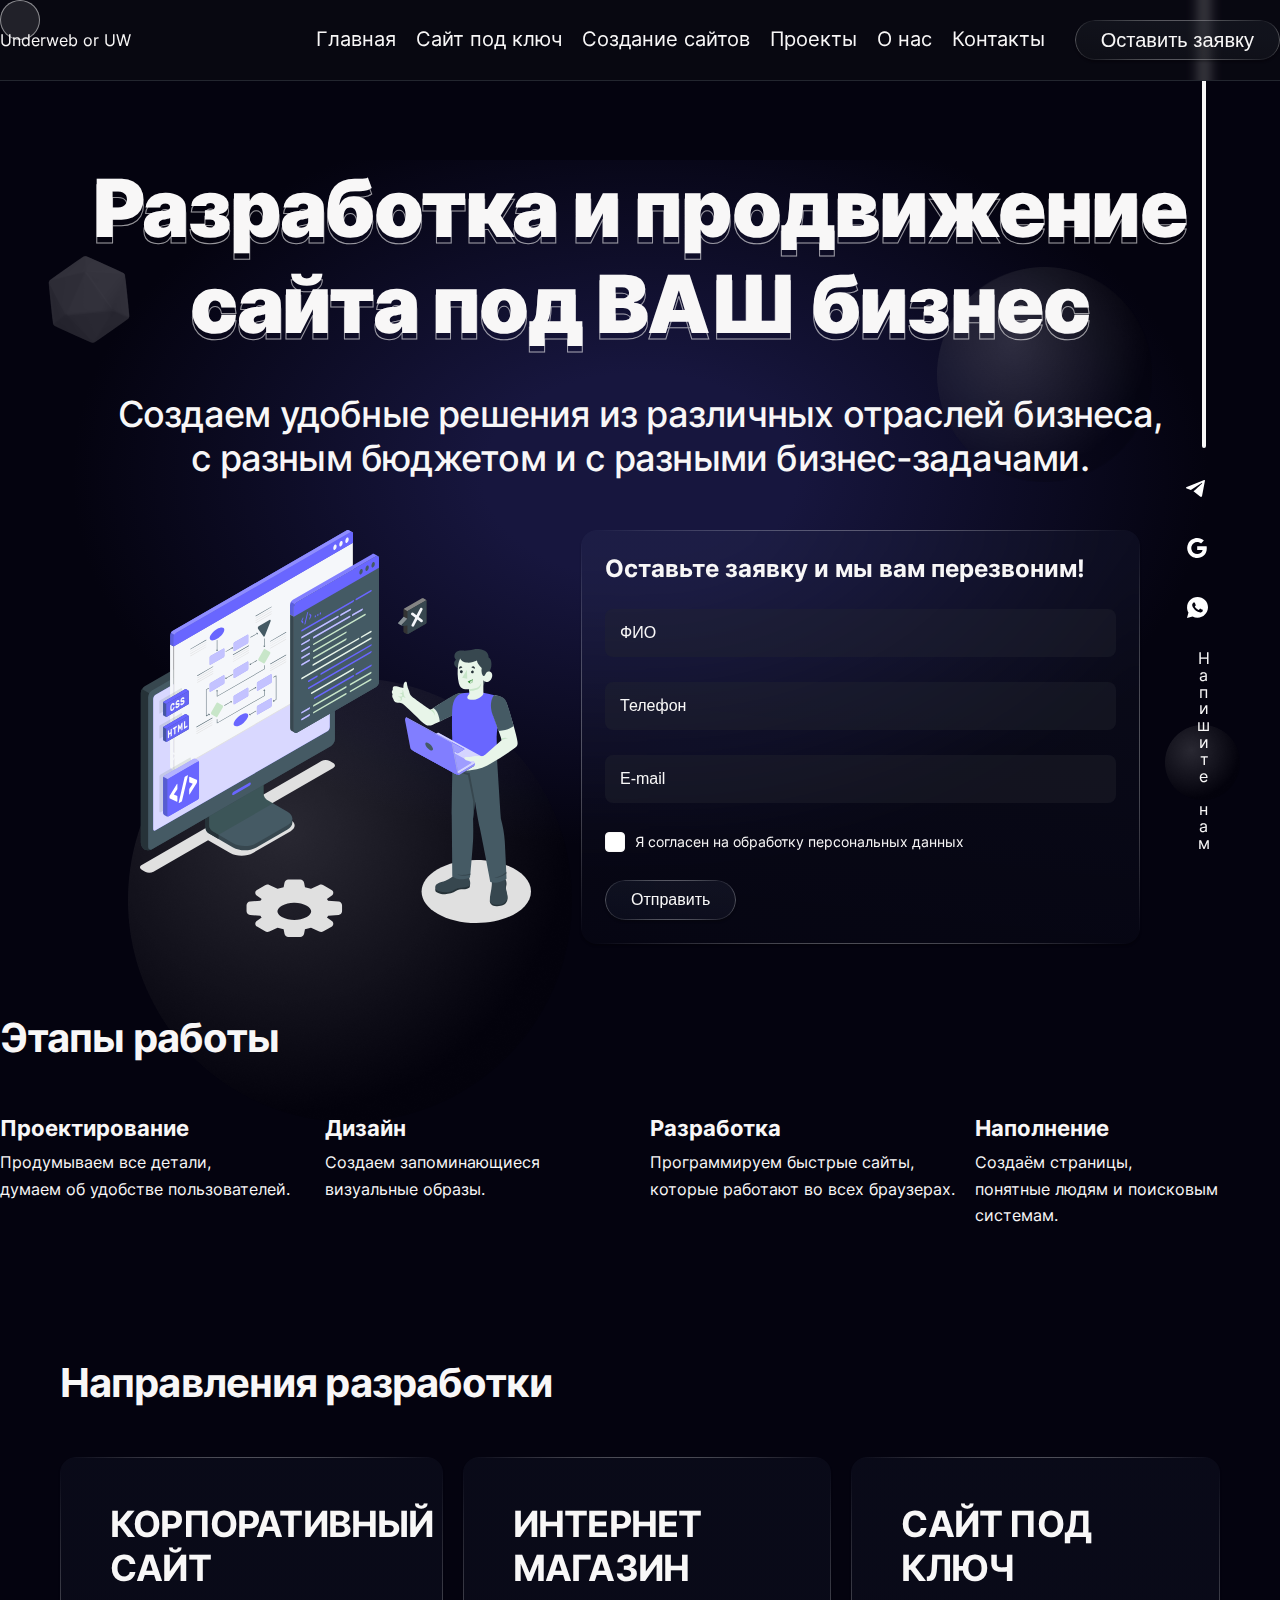
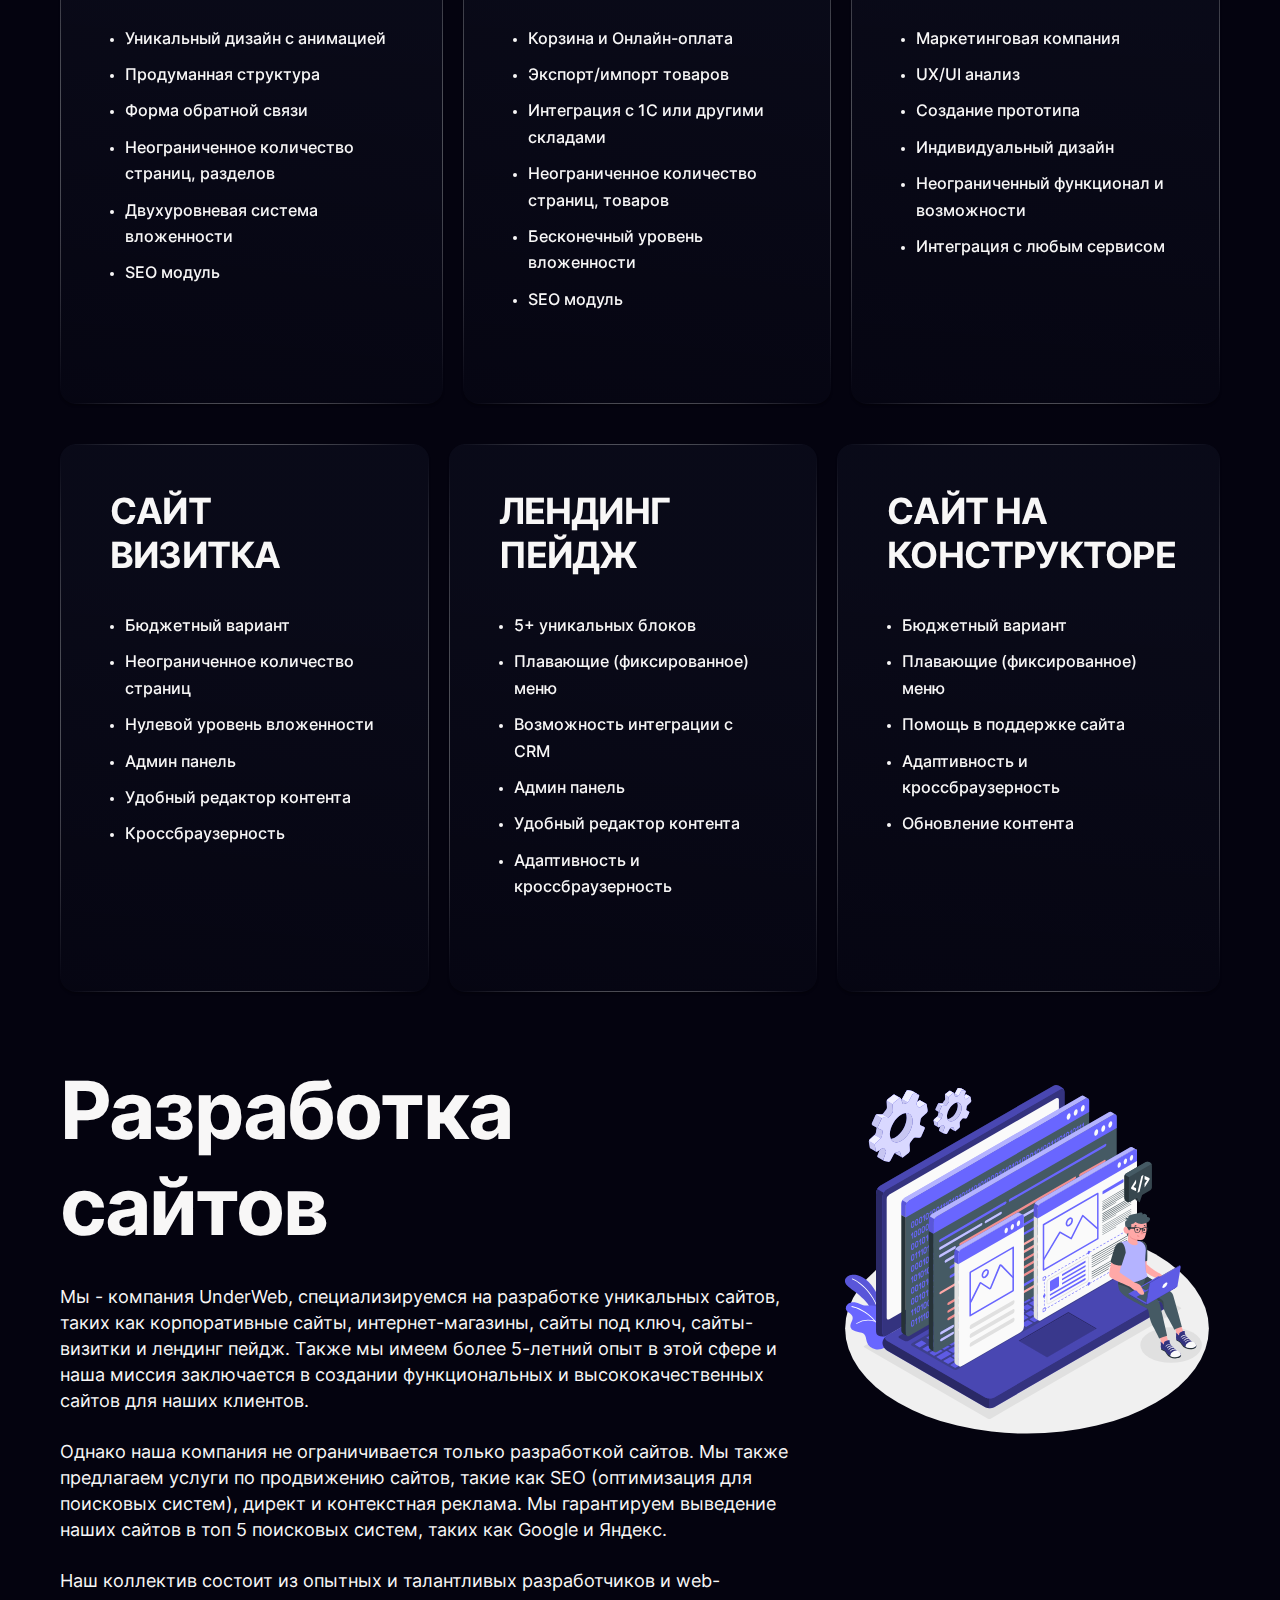
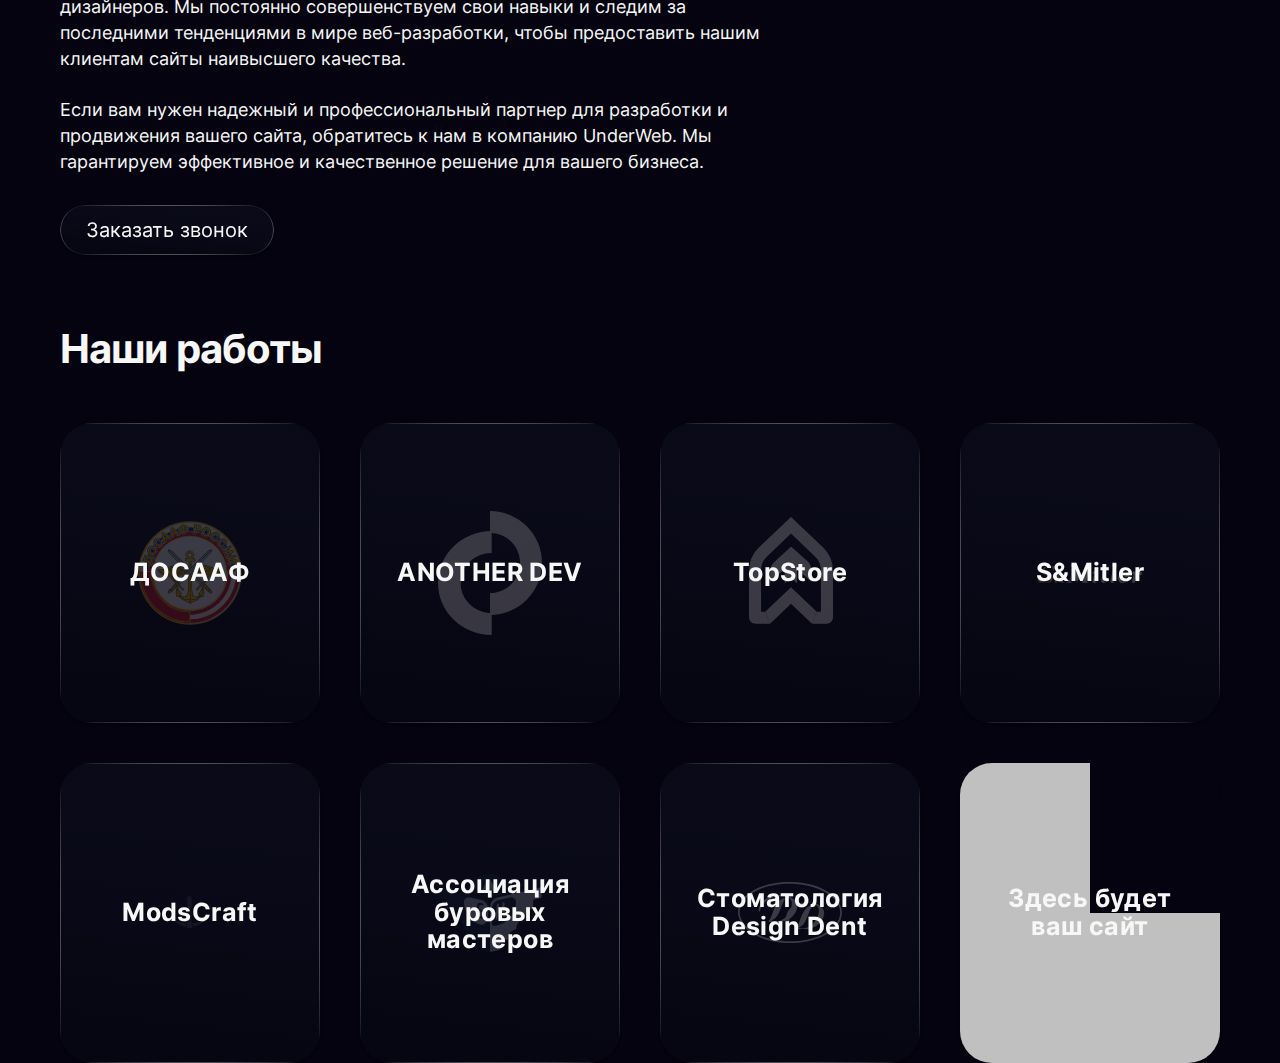
==== commit 3863417d: "add" ====
--- a/index.html
+++ b/index.html
@@ -5,7 +5,7 @@
 
 	<meta charset="utf-8">
 
-	<title>Разработка сайтов Под ключ</title>
+	<title>Title</title>
 	<meta name="description" content="">
 
 	<meta http-equiv="X-UA-Compatible" content="IE=edge">
@@ -28,164 +28,195 @@
 
 </head>
 
-<body>
-	<header class="header header--overlay">
-		<div class="header--wrapper">
-			<div class="container header--container">
-				<div class="row header--row">
-					<div class="header--widget__wrap">
-						<div class="header--logo logo fade-in-left-2">
-								<a class="logo--link" title="На Главную" href="index.html">
-									<img src="img/logo/logo.png" class="img-responsive desktop" alt="Разработка сайтов любой сложности">
-									<img src="img/logo/logo-mob.png" class="img-responsive mobile" alt="Разработка сайтов любой сложности">
-								</a>
-								<a href="#modal" class="button mobile modal--open watch-animation">Подать заявку</a>
+<body class="page" id="page">
+
+	<header class="header">
+		<div class="container">
+			<div class="header--wrapper">
+				<a href="#" class="header--logo" title="Логотип UnderWeb">
+					Underweb or UW
+				</a>
+				<div class="header--list">
+					<ul class="list">
+						<li><a href="#">Главная</a></li>
+						<li><a href="#">Сайт под ключ</a></li>
+						<li><a href="#">Создание сайтов</a></li>
+						<li><a href="#projects">Проекты</a></li>
+						<li><a href="#about">О нас</a></li>
+						<li><a href="#">Контакты</a></li>
+					</ul>
+					<button class="button">Оставить заявку</button>
+				</div>
+			</div>
+		</div>
+	</header>
+
+	<main class="main">
+		<section class="main--header">
+			<div class="container">
+				<div class="main--header__wrapper">
+					<div class="main--header__title">
+						<div class="h1">
+							<strong>Разработка и продвижение сайта под ВАШ бизнес</strong>
+							<span>Разработка и продвижение сайта под ВАШ бизнес</span>
 						</div>
-						<div class="header--menu fade-in">
-							<nav class="menu">
-								<ul class="list">
-									<li><a href="index.html">Главная</a></li>
-									<li><a href="development.html">Разработка</a></li>
-									<li><a href="#">Продвижение</a></li>
-									<li><a href="#">Дизайн</a></li>
-									<li><a href="#">Портфолио</a></li>
-									<!-- <li><a href="about/index.html">О нас</a></li> -->
-									<li><a href="#">Контакты</a></li>
-								</ul>
-							</nav>
-						</div>
-						<div class="header--button fade-in-right-2">
-							<a href="#modal" class="button sticky-button modal--open">
-								<span>Подать заявку</span>
-								<div class="icon">
-									<svg class="svg--icon" viewBox="0 0 16 16" fill="none" xmlns="http://www.w3.org/2000/svg">
-										<path d="M6.8801 1.1199L12.9688 7.2086L0.791771 7.20823L0 8L0.791659 8.79166L12.9683 8.79168L6.88002 14.88L8 16L14.8801 9.11989L15.2082 8.79177L16 8L14.88 6.88001L8 9.48178e-07L6.8801 1.1199Z" />
-									</svg>
-								</div>
-							</a>
-							<a href="#menu" class="burger">
-								<span class="first"></span>
-								<span class="second"></span>
-								<span class="last"></span>
-							</a>
-						</div>
-					</div>
-				</div>
-			</div>
-		</div><!-- end of wrapper -->
-	</header>
-	<main class="main">
-		<section class="main--header watch-animation fade-in" style="background-image: url(img/bg-main1.jpg)">
+						<div class="h3">Создаем удобные решения из&nbsp;различных отраслей бизнеса, с&nbsp;разным бюджетом и&nbsp;с&nbsp;разными бизнес-задачами.</div>
+					</div>
+				</div>
+				<div class="main--header__block">
+					<div class="main--header__image">
+						<img src="img/Illustration.svg" alt="Разработка и продвижение сайта под ВАШ бизнес">
+					</div>
+					<form class="main--header__form bg--blur">
+						<div class="h4">Оставьте заявку и мы вам перезвоним!</div>
+						<input type="text" placeholder="ФИО" required>
+						<input type="tel" placeholder="Телефон" required>
+						<input type="email" placeholder="E-mail">
+						<input type="checkbox" class="custom-checkbox" id="check" name="check" value="yes">
+						<label class="check" for="check"><span>Я согласен на <a href="#">обработку персональных данных</a></span></label>
+						<button class="button">Отправить</button>
+					</form>
+				</div>
+				<div class="main--header__stages">
+					<div class="h2">Этапы работы</div>
+					<div class="main--header__stages--item">
+						<img src="" alt="">
+						<strong>Проектирование</strong>
+						<span>Продумываем все детали,<br> думаем об удобстве пользователей.</span>
+					</div>
+					<div class="main--header__stages--item">
+						<strong>Дизайн</strong>
+						<span>Создаем запоминающиеся<br> визуальные образы.</span>
+					</div>
+					<div class="main--header__stages--item">
+						<strong>Разработка</strong>
+						<span>Программируем быстрые сайты,<br> которые работают во всех браузерах.</span>
+					</div>
+					<div class="main--header__stages--item">
+						<strong>Наполнение</strong>
+						<span>Создаём страницы,<br> понятные людям и поисковым системам.</span>
+					</div>
+				</div>
+			</div>
+		</section>
+		<section class="main--directions">
 			<div class="container">
 				<div class="row">
-					<div class="icon icon-1 watch-animation rotate-in">
-						<svg id="plus" xmlns="http://www.w3.org/2000/svg" width="35.229" height="35.229" viewBox="0 0 35.229 35.229">
-							<g>
-								<path d="M33.852,16.238H18.99V1.376a1.376,1.376,0,1,0-2.752,0V16.238H1.376a1.376,1.376,0,1,0,0,2.752H16.238V33.852a1.376,1.376,0,0,0,2.752,0V18.99H33.852a1.376,1.376,0,1,0,0-2.752Z" fill="#CBB26B"></path>
-							</g>
-						</svg>
-					</div>
-					<div class="icon icon-2 watch-animation fade-in-up-2">
-						<svg xmlns="http://www.w3.org/2000/svg" width="20" height="20" viewBox="0 0 20 20">
-							<g id="Ellipse_108" data-name="Ellipse 108" transform="translate(0)" fill="none" stroke="#fff" stroke-width="1">
-								<circle cx="10" cy="10" r="10" stroke="none"/>
-								<circle cx="10" cy="10" r="9.5" fill="none"/>
-							</g>
-						</svg>
-					</div>
-					<div class="icon icon-3 watch-animation fade-in-left-2">
-						<svg xmlns="http://www.w3.org/2000/svg" width="24.797" height="24.69" viewBox="0 0 24.797 24.69">
-							<g transform="translate(-10.448 12.107) rotate(-45)">
-								<g transform="translate(0 0)">
-									<g transform="translate(14.775 0)">
-										<path d="M1.173,31.146A1.172,1.172,0,0,1,0,29.973V1.173a1.173,1.173,0,0,1,2.346,0v28.8A1.172,1.172,0,0,1,1.173,31.146Z" transform="translate(0 0)" fill="#CBB26B"></path>
-									</g>
-									<g transform="translate(0 15.45)">
-										<path d="M30.874,2.346H1.173A1.173,1.173,0,0,1,1.173,0h29.7a1.173,1.173,0,1,1,0,2.346Z" transform="translate(0 0)" fill="#CBB26B"></path>
-									</g>
-								</g>
-							</g>
-						</svg>
-					</div>
-					<div class="icon icon-4 watch-animation fade-in-right-2">
-						<svg xmlns="http://www.w3.org/2000/svg" width="21" height="19" viewBox="0 0 21 19">
-							<path d="M10.5,0,21,19H0Z" fill="#00aaef"></path>
-						</svg>
-					</div>
-					<div class="icon icon-5 watch-animation mask-from-left">
-						<svg xmlns="http://www.w3.org/2000/svg" width="74.041" height="70.605" viewBox="0 0 74.041 70.605">
-							<g transform="translate(1.017 1.347)">
-								<path d="M0,0S-7.288,14.114,0,18.819s20.652-3.8,29.152,0S34,34,34,34" transform="translate(3.239)" fill="none" stroke="#eaa406" stroke-width="2"></path>
-								<path d="M0,0S-7.288,14.114,0,18.819s20.652-3.8,29.152,0S34,34,34,34" transform="translate(37.239 34)" fill="none" stroke="#eaa406" stroke-width="2"></path>
-							</g>
-						</svg>
-					</div>
-					<div class="icon icon-6 watch-animation fade-in-down-2">
-						<svg xmlns="http://www.w3.org/2000/svg" width="32" height="28" viewBox="0 0 32 28">
-							<path d="M16,0,32,28H0Z" transform="translate(32 28) rotate(180)" fill="#ec398a"></path>
-						</svg>
-					</div>
-					<div class="icon icon-7 watch-animation">
-						<svg xmlns="http://www.w3.org/2000/svg" width="32.323" height="33.239" viewBox="0 0 32.323 33.239">
-							<g transform="matrix(-0.259, -0.966, 0.966, -0.259, 4.667, 37.45)">
-								<g transform="translate(0 0)">
-									<g transform="translate(15.56 0)">
-										<path d="M1.236,32.8A1.234,1.234,0,0,1,0,31.565V1.236a1.236,1.236,0,0,1,2.471,0v30.33A1.234,1.234,0,0,1,1.236,32.8Z" transform="translate(0 0)" fill="#ec398a"></path>
-									</g>
-									<g transform="translate(0 16.271)">
-										<path d="M32.514,2.471H1.236A1.236,1.236,0,0,1,1.236,0H32.514a1.236,1.236,0,1,1,0,2.471Z" transform="translate(0 0)" fill="#ec398a"></path>
-									</g>
-								</g>
-							</g>
-						</svg>
-					</div>
-					<div class="icon icon-8 watch-animation pulse-in-4">
-						<svg xmlns="http://www.w3.org/2000/svg" width="24.797" height="24.69" viewBox="0 0 24.797 24.69">
-							<g transform="translate(-10.448 12.107) rotate(-45)">
-								<g transform="translate(0 0)">
-									<g transform="translate(14.775 0)">
-										<path d="M1.173,31.146A1.172,1.172,0,0,1,0,29.973V1.173a1.173,1.173,0,0,1,2.346,0v28.8A1.172,1.172,0,0,1,1.173,31.146Z" transform="translate(0 0)" fill="#ffbd00"></path>
-									</g>
-									<g transform="translate(0 15.45)">
-										<path d="M30.874,2.346H1.173A1.173,1.173,0,0,1,1.173,0h29.7a1.173,1.173,0,1,1,0,2.346Z" transform="translate(0 0)" fill="#ffbd00"></path>
-									</g>
-								</g>
-							</g>
-						</svg>
-					</div>
-					<div class="icon icon-9 watch-animation fade-in-left-2">
-						<svg xmlns="http://www.w3.org/2000/svg" width="21" height="19" viewBox="0 0 21 19">
-							<path d="M10.5,0,21,19H0Z" fill="#00aaef"></path>
-						</svg>
-					</div>
-					<div class="icon icon-10 watch-animation fade-in-down-2">
-						<img src="img/points.svg">
-					</div>
-					<div class="icon icon-11 watch-animation slide-from-right">
-						<svg xmlns="http://www.w3.org/2000/svg" xmlns:xlink="http://www.w3.org/1999/xlink" width="213" height="213" viewBox="0 0 213 213">
-							<image id="Group_17" data-name="Group 17" width="213" height="213" xlink:href="[data-uri]"/>
-						</svg>
-					</div>
-					<div class="icon icon-12 watch-animation fade-in-down-2">
-						<svg xmlns="http://www.w3.org/2000/svg" xmlns:xlink="http://www.w3.org/1999/xlink" width="213" height="213" viewBox="0 0 213 213">
-							<image id="Group_17" data-name="Group 17" width="213" height="213" xlink:href="[data-uri]"/>
-						</svg>
-					</div>
-					<div class="title">
-						<div class="title--wrapper watch-animation scale-down-1">
-							<h1 class="h1">Разработка сайтов
-								<span>Под ключ</span>
-							</h1>
-							<h2 class="h2">От лендинга до мультифункциональных информационных порталов</h2>
-							<a href="#modal" class="button sticky-button mobile modal--open">
-								<span>Подать заявку</span>
-								<div class="icon">
-									<svg class="svg--icon" viewBox="0 0 16 16" fill="none" xmlns="http://www.w3.org/2000/svg">
-										<path d="M6.8801 1.1199L12.9688 7.2086L0.791771 7.20823L0 8L0.791659 8.79166L12.9683 8.79168L6.88002 14.88L8 16L14.8801 9.11989L15.2082 8.79177L16 8L14.88 6.88001L8 9.48178e-07L6.8801 1.1199Z" />
-									</svg>
-								</div>
-							</a>
-						</div>
+					<h2 class="h2"><a href="#">Направления</a> разработки</h2>
+					<div class="main--directions__wrapper">
+							<a href="#" class="main--directions__item bg--blur">
+								<div class="h3">Корпоративный сайт</div>
+								<ul class="main--directions__list">
+									<li>Уникальный дизайн с анимацией</li>
+									<li>Продуманная структура</li>
+									<li>Форма обратной связи</li>
+									<li>Неограниченное количество страниц, разделов</li>
+									<li>Двухуровневая система вложенности</li>
+									<li>SEO модуль</li>
+								</ul>
+								<div onclick="location.href('#')" class="main--directions__item--link">
+									Подробнее
+									<div class="icon">
+										<svg viewBox="0 0 7 14" fill="none" xmlns="http://www.w3.org/2000/svg">
+											<path d="M1 1L6 7L1 13" stroke="#FCFCFD" stroke-width="1.6" stroke-linecap="round" stroke-linejoin="round"></path>
+										</svg>
+									</div>
+								</div>
+							</a>
+							<a href="#" class="main--directions__item bg--blur">
+								<div class="h3">Интернет магазин</div>
+								<ul class="main--directions__list">
+									<li>Корзина и Онлайн-оплата</li>
+									<li>Экспорт/импорт товаров</li>
+									<li>Интеграция с 1С или другими складами</li>
+									<li>Неограниченное количество страниц, товаров</li>
+									<li>Бесконечный уровень вложенности</li>
+									<li>SEO модуль</li>
+								</ul>
+								<div onclick="location.href('#')" class="main--directions__item--link">
+									Подробнее
+									<div class="icon">
+										<svg viewBox="0 0 7 14" fill="none" xmlns="http://www.w3.org/2000/svg">
+											<path d="M1 1L6 7L1 13" stroke="#FCFCFD" stroke-width="1.6" stroke-linecap="round" stroke-linejoin="round"></path>
+										</svg>
+									</div>
+								</div>
+							</a>
+							<a href="#" class="main--directions__item bg--blur">
+								<div class="h3">Сайт под ключ</div>
+								<ul class="main--directions__list">
+									<li>Маркетинговая компания</li>
+									<li>UX/UI анализ</li>
+									<li>Создание прототипа</li>
+									<li>Индивидуальный дизайн</li>
+									<li>Неограниченный функционал и возможности</li>
+									<li>Интеграция с любым сервисом</li>
+								</ul>
+								<div onclick="location.href('#')" class="main--directions__item--link">
+									Подробнее
+									<div class="icon">
+										<svg viewBox="0 0 7 14" fill="none" xmlns="http://www.w3.org/2000/svg">
+											<path d="M1 1L6 7L1 13" stroke="#FCFCFD" stroke-width="1.6" stroke-linecap="round" stroke-linejoin="round"></path>
+										</svg>
+									</div>
+								</div>
+							</a>
+							<a href="#" class="main--directions__item bg--blur">
+								<div class="h3">Сайт визитка</div>
+								<ul class="main--directions__list">
+									<li>Бюджетный вариант</li>
+									<li>Неограниченное количество страниц</li>
+									<li>Нулевой уровень вложенности</li>
+									<li>Админ панель</li>
+									<li>Удобный редактор контента</li>
+									<li>Кроссбраузерность</li>
+								</ul>
+								<div onclick="location.href('#')" class="main--directions__item--link">
+									Подробнее
+									<div class="icon">
+										<svg viewBox="0 0 7 14" fill="none" xmlns="http://www.w3.org/2000/svg">
+											<path d="M1 1L6 7L1 13" stroke="#FCFCFD" stroke-width="1.6" stroke-linecap="round" stroke-linejoin="round"></path>
+										</svg>
+									</div>
+								</div>
+							</a>
+							<a href="#" class="main--directions__item bg--blur">
+								<div class="h3">Лендинг пейдж</div>
+								<ul class="main--directions__list">
+									<li>5+ уникальных блоков</li>
+									<li>Плавающие (фиксированное) меню</li>
+									<li>Возможность интеграции с CRM</li>
+									<li>Админ панель</li>
+									<li>Удобный редактор контента</li>
+									<li>Адаптивность и кроссбраузерность </li>
+								</ul>
+								<div onclick="location.href('#')" class="main--directions__item--link">
+									Подробнее
+									<div class="icon">
+										<svg viewBox="0 0 7 14" fill="none" xmlns="http://www.w3.org/2000/svg">
+											<path d="M1 1L6 7L1 13" stroke="#FCFCFD" stroke-width="1.6" stroke-linecap="round" stroke-linejoin="round"></path>
+										</svg>
+									</div>
+								</div>
+							</a>
+							<a href="#" class="main--directions__item bg--blur">
+								<div class="h3">Сайт на конструкторе</div>
+								<ul class="main--directions__list">
+									<li>Бюджетный вариант</li>
+									<li>Плавающие (фиксированное) меню</li>
+									<li>Помощь в поддержке сайта</li>
+									<li>Адаптивность и кроссбраузерность </li>
+									<li>Обновление контента</li>
+								</ul>
+								<div onclick="location.href('#')" class="main--directions__item--link">
+									Подробнее
+									<div class="icon">
+										<svg viewBox="0 0 7 14" fill="none" xmlns="http://www.w3.org/2000/svg">
+											<path d="M1 1L6 7L1 13" stroke="#FCFCFD" stroke-width="1.6" stroke-linecap="round" stroke-linejoin="round"></path>
+										</svg>
+									</div>
+								</div>
+							</a>
 					</div>
 				</div>
 			</div>
@@ -193,724 +224,117 @@
 		<section class="main--about">
 			<div class="container">
 				<div class="row">
-					<div class="wrapper">
-						<div class="wrapper--left">
-							<div class="icon icon-1 rellax" data-rellax-speed="1">
-								<svg xmlns="http://www.w3.org/2000/svg" width="256.68" height="256.68" viewBox="0 0 256.68 256.68">
-									<path d="M42.5,0,85,74H0Z" transform="translate(184.555 124.451) rotate(135)" fill="#cbb26b"></path>
-								</svg>
+					<div class="main--about__wrapper">
+						<div class="main--about__info">
+							<div class="h1">Разработка сайтов</div>
+							<div class="main--about__info--text">
+								<p>
+									Мы - компания UnderWeb, специализируемся на разработке уникальных сайтов, таких как корпоративные сайты,
+									интернет-магазины, сайты под ключ, сайты-визитки и лендинг пейдж. Также мы имеем более 5-летний опыт в этой сфере и наша
+									миссия заключается в создании функциональных и высококачественных сайтов для наших клиентов.
+								</p>
+								<p>
+									Однако наша компания не ограничивается только разработкой сайтов. Мы также предлагаем услуги по продвижению сайтов,
+									такие как SEO (оптимизация для поисковых систем), директ и контекстная реклама. Мы гарантируем выведение наших сайтов в
+									топ 5 поисковых систем, таких как Google и Яндекс.
+								</p>
+								<p>
+									Наш коллектив состоит из опытных и талантливых разработчиков и web-дизайнеров. Мы постоянно совершенствуем свои навыки и
+									следим за последними тенденциями в мире веб-разработки, чтобы предоставить нашим клиентам сайты наивысшего качества.
+								</p>
+								<p>
+									Если вам нужен надежный и профессиональный партнер для разработки и продвижения вашего сайта, обратитесь к нам в
+									компанию UnderWeb. Мы гарантируем эффективное и качественное решение для вашего бизнеса.
+								</p>
 							</div>
-							<h2 class="h2">Создание и продвижение <span>cайтов</span></h2>
-							<p>
-								Наша команда экспертов веб-разработки готова помочь вам создать отличный сайт, который будет работать на вас 24/7. Мы также предлагаем услуги раскрутки сайта, чтобы он был узнаваем и доступен для ваших потенциальных клиентов.
-							</p>
-							<a href="#modal_connect" class="button watch-animation modal--connect">
-								<span>Связаться с нами</span>
-								<svg class="svg--icon" viewBox="0 0 16 16" fill="none" xmlns="http://www.w3.org/2000/svg">
-									<path d="M6.8801 1.1199L12.9688 7.2086L0.791771 7.20823L0 8L0.791659 8.79166L12.9683 8.79168L6.88002 14.88L8 16L14.8801 9.11989L15.2082 8.79177L16 8L14.88 6.88001L8 9.48178e-07L6.8801 1.1199Z" />
-								</svg>
-							</a>
+							<a href="#" class="button button--big">Заказать звонок</a>
 						</div>
-						<div class="wrapper--right">
-							<div class="icon icon-2 rellax" data-rellax-speed="1">
-								<svg xmlns="http://www.w3.org/2000/svg" width="91" height="87" viewBox="0 0 91 87">
-									<path d="M24.5,0,49,45H0Z" transform="translate(21 21)" fill="#00aaef"></path>
-								</svg>
-							</div>
-							<div class="image">
-								<img src="img/about-img1.jpg" alt="#" loading="lazy">
-								<div class="icon icon-3">
-									<svg xmlns="http://www.w3.org/2000/svg" width="368" height="368" viewBox="0 0 368 368">
-										<g id="Ellipse_113" data-name="Ellipse 113" transform="translate(129 129)" fill="#eaa406" stroke="#eaa406" stroke-width="2">
-											<circle cx="55" cy="55" r="55" stroke="none"/>
-											<circle cx="55" cy="55" r="54" fill="none"/>
-										</g>
-									</svg>
-								</div>
-							</div>
+						<div class="main--about__image">
+							<img src="img/about-img.svg" alt="#">
 						</div>
 					</div>
 				</div>
 			</div>
 		</section>
-		<section class="main--projects">
+		<section class="main--works">
 			<div class="container">
 				<div class="row">
-					<h2 class="h2">Про<span>екты</span></h2>
-					<div class="projects">
-						<a href="#" class="projects--item">
-							<div class="info">
-								<span>Разработка</span>
-								<span>Креативный дизайн</span>
-							</div>
-							<div class="image">
-								<img src="img/1.1.png" alt="#" loading="lazy">
-							</div>
-							<div class="text">
-								<p>Разработка сайта под ключ для компании "ProductFit"</p>
-								<span class="year">2021</span>
-							</div>
-						</a>
-						<a href="#" class="projects--item">
-							<div class="info">
-								<span>Медицина</span>
-								<span>Корпоративный сайт</span>
-							</div>
-							<div class="image">
-								<img src="img/1.2.png" alt="#" loading="lazy">
-							</div>
-							<div class="text">
-								<p>Разработка сайта для стоматологической клиники "Дизайн Дент"</p>
-								<span class="year">2022</span>
-							</div>
-						</a>
-						<a href="#" class="projects--item">
-							<div class="info">
-								<span>Реклама</span>
-								<span>Landing Page</span>
-							</div>
-							<div class="image">
-								<img src="img/1.3.png" alt="#" loading="lazy">
-							</div>
-							<div class="text">
-								<p>Разработка сайта для рекламы телеграм-канала магазина в Москве</p>
-								<span class="year">2022</span>
-							</div>
-						</a>
-						<a href="#" class="projects--item">
-							<div class="info">
-								<span>Музейная сценография</span>
-								<span>Корпоративный сайт</span>
-							</div>
-							<div class="image">
-								<img src="img/1.4.png" alt="#" loading="lazy">
-							</div>
-							<div class="text">
-								<p>Разработка сайта для бюро музейной сценографии "Метаформа" в Санкт-Петербурге</p>
-								<span class="year">2021</span>
-							</div>
-						</a>
-						<a href="#" class="projects--item">
-							<div class="info">
-								<span>Медицина</span>
-								<span>Корпоративный сайт</span>
-							</div>
-							<div class="image">
-								<img src="img/1.5.png" alt="#" loading="lazy">
-							</div>
-							<div class="text">
-								<p>Разработка сайта для центра лазерной лор-хирургии и медицины в Уфе</p>
-								<span class="year">2020</span>
-							</div>
-						</a>
-						<a href="projects.html" class="projects--more">
-							<div class="wrapper">
-								<div class="image">
-									<img src="img/points.svg" alt="#">
-								</div>
-								<div class="link">
-									<div class="link--wrapper">
-										<div class="text">Больше проектов</div>
-										<div class="count"><span>+</span> <span>5</span></div>
-									</div>
-								</div>
-							</div>
-						</a>
-					</div>
-				</div>
-			</div>
-		</section>
-		<section class="main--advantages">
-			<div class="container">
-				<div class="row">
-					<h2 class="h2">Мы предлагаем услуги по созданию сайтов, адаптированных под специфику вашего <span>бизнеса</span></h2>
-					<div class="list">
-						<div class="item watch-animation">
-							<div class="title">
-								<h3 class="h3">Сайт на готовом шаблоне</h3>
-								<h4 class="h4">OpenCart, WordPress</h4>
-							</div>
-							<ul>
-								<li>Удобная и современная админка</li>
-								<li>До 20 страниц</li>
-								<li>Адаптивная верстка</li>
-							</ul>
-							<div class="image">
-								<img src="img/icon-1.png" alt="#" loading="lazy">
-							</div>
-						</div>
-						<div class="item watch-animation">
-							<div class="title">
-								<h3 class="h3">Дизайн сайта</h3>
-								<h4 class="h4">Подбираем дизайн под разные направления</h4>
-							</div>
-							<ul>
-								<li>Интернет магазин</li>
-								<li>Коропративный сайт</li>
-								<li>Landing Page</li>
-								<li>Сайт-визитка</li>
-							</ul>
-							<div class="image">
-								<img src="img/icon-2.1.png" alt="#" loading="lazy">
-							</div>
-						</div>
-						<div class="item watch-animation">
-							<div class="title">
-								<h3 class="h3">Разработка сайта</h3>
-								<h4 class="h4">Разрабатываем сайты на WordPress и Bitrix</h4>
-							</div>
-							<ul>
-								<li>Интернет магазин</li>
-								<li>Коропративный сайт</li>
-								<li>Landing Page</li>
-								<li>Сайт-визитка</li>
-							</ul>
-							<div class="image">
-								<img src="img/icon-3.png" alt="#" loading="lazy">
-							</div>
-						</div>
-						<div class="item watch-animation">
-							<div class="title">
-								<h3 class="h3">Продвижение сайта</h3>
-							</div>
-							<ul>
-								<li>Маркетинговый анализ</li>
-								<li>Подготовка эффективного контента</li>
-								<li>Контекстная реклама</li>
-								<li>Поисковое продвижение</li>
-							</ul>
-							<div class="image">
-								<img src="img/icon-4.png" alt="#" loading="lazy">
-							</div>
-						</div>
-					</div>
-				</div>
-			</div>
-		</section>
-		<section class="main--reviews reviews">
-			<div class="container">
-				<div class="row">
-					<h2 class="h2">
-						<span>Отзывы</span> о нас
-						<div class="icon icon-1 rellax" data-rellax-speed="1">
-							<svg xmlns="http://www.w3.org/2000/svg" width="256.68" height="256.68" viewBox="0 0 256.68 256.68">
-								<path d="M42.5,0,85,74H0Z" transform="translate(184.555 124.451) rotate(135)" fill="#cbb26b"></path>
-							</svg>
-						</div>
-					</h2>
-					<div class="wrapper">
-						<div class="icon icon-2 rellax" data-rellax-speed="1">
-							<svg xmlns="http://www.w3.org/2000/svg" width="91" height="87" viewBox="0 0 91 87">
-								<path d="M24.5,0,49,45H0Z" transform="translate(21 21)" fill="#00aaef"></path>
-							</svg>
-						</div>
-						<div class="arrows reviews--arrows"></div>
-						<div class="reviews--carousel">
-							<div class="item">
-								<div class="image">
-									<img src="#">
-								</div>
-								<div class="texts">
-									<div class="review">
-										Команда разработчиков смогла приступить к работе очень оперативно. Задача заключалась в натяжке готовой верстки, но разработчики проявили инициативу и внесли ряд правок в стили и скрипты, чтобы она работала корректнее. Также, в процессе реализации проекта был предложен ряд идей, как сделать создание сущностей в админке удобнее. Видно, что команда с CMS-ками "на ты". Разумеется, все доп.задачи мы попросили оценить дополнительно, что составило с их стороны всего +20% к смете. Мы доплатили +70% к смете за такую супер-проактивную и профессиональную работу. Собственник будущего сайта тоже очень доволен работой и сам написал отличный отзыв. Я работал с разными командами и фрилансерами за 20 лет, но такой подход - редкость, и для такого точно нужно оставлять развернутый отзыв на площадке.
-									</div>
-									<div class="fio">Роман Yode.PRO</div>
-								</div>
-							</div>
-							<div class="item">
-								<div class="image">
-									<img src="#">
-								</div>
-								<div class="texts">
-									<div class="review">
-										Все отлично! Спасибо за работу!
-									</div>
-									<div class="fio">Alex A</div>
-								</div>
-							</div>
-							<div class="item">
-								<div class="image">
-									<img src="#">
-								</div>
-								<div class="texts">
-									<div class="review">
-										Хорошая команда, всем советую, быстро выполнили
-									</div>
-									<div class="fio">Denis Samoylenko</div>
-								</div>
-							</div>
-							<div class="item">
-								<div class="image">
-									<img src="#">
-								</div>
-								<div class="texts">
-									<div class="review">
-										Команда подошла к работе профессионально, когда оказалось, что нужно совсем другое, от первоначального описания, без проблем исправили (за дополнительную плату). Хорошие специалисты и надеюсь на дальнейшее сотрудничество!
-									</div>
-									<div class="fio">Яна Кононко</div>
-								</div>
-							</div>
-							<div class="item">
-								<div class="image">
-									<img src="#">
-								</div>
-								<div class="texts">
-									<div class="review">
-										Специалисты прекрасно справились с задачей, продолжим сотрудничество по новым проектам
-									</div>
-									<div class="fio">Alex A</div>
-								</div>
-							</div>
-							<div class="item">
-								<div class="image">
-									<img src="#">
-								</div>
-								<div class="texts">
-									<div class="review">
-										Сайт написан просто отлично, сделана корзина, отлично настроенное СЕО, проверяли сайт на все ошибки, вовремя исправляли всё, о чем я говорил. Рекомендую!
-									</div>
-									<div class="fio">Евгений Коркин</div>
-								</div>
-							</div>
-							<div class="item">
-								<div class="image">
-									<img src="#">
-								</div>
-								<div class="texts">
-									<div class="review">
-										Сделали все вовремя. Качество верстки соответствует технологиям, которые написаны в профиле. Рекомендую данное агенство. Работа сделана на 100%. В дальнейшем будем сотрудничать!
-									</div>
-									<div class="fio">Валерия PKService</div>
-								</div>
-							</div>
-							<div class="item">
-								<div class="image">
-									<img src="#">
-								</div>
-								<div class="texts">
-									<div class="review">
-										Приятно работать с компетентными и ответственными людьми. Рекомендую!
-									</div>
-									<div class="fio">Sergey Bodrov</div>
-								</div>
-							</div>
-							<div class="item">
-								<div class="image">
-									<img src="#">
-								</div>
-								<div class="texts">
-									<div class="review">
-										Все отлично
-									</div>
-									<div class="fio">Илья Связной</div>
-								</div>
-							</div>
-						</div>
-					</div>
-				</div>
-			</div>
-		</section>
-		<section class="main--faq faq">
-			<div class="container">
-				<div class="row">
-					<h2 class="h2">Ответы на <span>вопросы</span></h2>
-					<div class="faq--list">
-						<div class="faq--item active">
-							<div class="title">
-								<h4 class="h3">Какой срок потребуется на разработку веб-сайта?</h4>
-								<div class="icon">
-									<svg width="33" height="33" viewBox="0 0 33 33" fill="none" xmlns="http://www.w3.org/2000/svg">
-										<path d="M14.975 17.6501H0.424988V15.3001H14.975V0.350098H17.5V15.3001H32.075V17.6501H17.5V32.6001H14.975V17.6501Z" fill="#fff"/>
-									</svg>
-								</div>
-							</div>
-							<p class="faq--item__text">
-								Создание сайта - это процесс, который может занять от нескольких дней до нескольких месяцев в зависимости от сложности
-								проекта. Если необходимо разработать простой сайт с небольшим количеством страниц, то его можно создать за несколько
-								дней. Однако, если требуется разработка сложной мультиязычной платформы с большим количеством функций и интеграций, то
-								это может занять несколько месяцев. Важно отметить, что сроки создания сайта зависят не только от сложности проекта, но
-								и от быстроты принятия решений заказчиком и времени на тестирование и оптимизацию сайта. Поэтому лучше всего обсудить
-								сроки создания сайта с разработчиком на этапе начала работ.
-							</p>
-						</div>
-						<div class="faq--item">
-							<div class="title">
-								<h4 class="h3">Какова стоимость создания сайта?</h4>
-								<div class="icon">
-									<svg width="33" height="33" viewBox="0 0 33 33" fill="none" xmlns="http://www.w3.org/2000/svg">
-										<path d="M14.975 17.6501H0.424988V15.3001H14.975V0.350098H17.5V15.3001H32.075V17.6501H17.5V32.6001H14.975V17.6501Z" fill="#fff"/>
-									</svg>
-								</div>
-							</div>
-							<p class="faq--item__text">
-								Стоимость создания сайта зависит от его сложности, функциональности, дизайна и многих других параметров. Мы
-								предоставляем разные пакеты услуг, а также индивидуальный подход и гибкую ценовую политику. Закажите бесплатную
-								консультацию у наших специалистов и они ответят на все ваши вопросы о стоимости создания сайта, сроках и возможных
-								опциях. Создайте свой сайт с нашей помощью и получите мощный инструмент для продвижения вашего бизнеса в интернете.
-							</p>
-						</div>
-						<div class="faq--item">
-							<div class="title">
-								<h4 class="h3">Могут ли быть у лендингов негативные аспекты?</h4>
-								<div class="icon">
-									<svg width="33" height="33" viewBox="0 0 33 33" fill="none" xmlns="http://www.w3.org/2000/svg">
-										<path d="M14.975 17.6501H0.424988V15.3001H14.975V0.350098H17.5V15.3001H32.075V17.6501H17.5V32.6001H14.975V17.6501Z" fill="#fff"/>
-									</svg>
-								</div>
-							</div>
-							<p class="faq--item__text">
-								С точки зрения SEO, лендинги не могут быть рассматриваемы как негативный аспект, а скорее как особенность. Используя
-								лендинг, вы не получите возможность продвигать широкий спектр товаров и услуг. Этот инструмент более эффективен для
-								продвижения одного товара или услуги.
-							</p>
-						</div>
-						<div class="faq--item">
-							<div class="title">
-								<h4 class="h3">Зачем веб-сайтам нужна адаптивность и как её достичь?</h4>
-								<div class="icon">
-									<svg width="33" height="33" viewBox="0 0 33 33" fill="none" xmlns="http://www.w3.org/2000/svg">
-										<path d="M14.975 17.6501H0.424988V15.3001H14.975V0.350098H17.5V15.3001H32.075V17.6501H17.5V32.6001H14.975V17.6501Z" fill="#fff"/>
-									</svg>
-								</div>
-							</div>
-							<p class="faq--item__text">
-								Адаптивность веб-сайта является важным фактором для оптимизации поисковых систем. Она обеспечивает удобный и доступный
-								пользовательский интерфейс на различных устройствах, таких как смартфоны и планшеты. Это увеличивает шансы веб-сайта на
-								высокую органическую посещаемость и лучшее позиционирование в результатах поиска. Кроме того, адаптивность веб-сайта
-								используется в алгоритмах поисковых систем для определения качества сайта и ранжирования его страниц. Чтобы достичь
-								адаптивности, необходимо использовать специальные технологии и подходы, такие как Responsive Web Design и Mobile-First
-								Design. Эти методы позволяют создать гибкий и легко адаптируемый дизайн, который реагирует на разные устройства и
-								разрешения экранов.
-							</p>
-						</div>
-						<div class="faq--item">
-							<div class="title">
-								<h4 class="h3">Какие системы управления контентом (CMS) вы используете при создании сайтов?</h4>
-								<div class="icon">
-									<svg width="33" height="33" viewBox="0 0 33 33" fill="none" xmlns="http://www.w3.org/2000/svg">
-										<path d="M14.975 17.6501H0.424988V15.3001H14.975V0.350098H17.5V15.3001H32.075V17.6501H17.5V32.6001H14.975V17.6501Z" fill="#fff"/>
-									</svg>
-								</div>
-							</div>
-							<p class="faq--item__text">
-								При создании сайтов мы используем различные системы управления контентом (CMS), такие как WordPress, Bitrix,
-								OpenCart и др. При выборе CMS мы учитываем требования заказчика, особенности проекта, его функциональность, скорость
-								работы, безопасность и возможности для SEO-оптимизации. Каждая CMS имеет свои достоинства и недостатки, и мы стараемся
-								подобрать оптимальный вариант для каждого конкретного сайта, чтобы обеспечить его эффективную работу и успех в поисковой
-								выдаче.
-							</p>
-						</div>
-						<div class="faq--item">
-							<div class="title">
-								<h4 class="h3">Может ли заказчик самостоятельно редактировать сайт?</h4>
-								<div class="icon">
-									<svg width="33" height="33" viewBox="0 0 33 33" fill="none" xmlns="http://www.w3.org/2000/svg">
-										<path d="M14.975 17.6501H0.424988V15.3001H14.975V0.350098H17.5V15.3001H32.075V17.6501H17.5V32.6001H14.975V17.6501Z" fill="#fff"/>
-									</svg>
-								</div>
-							</div>
-							<p class="faq--item__text">
-								Да, заказчик может самостоятельно редактировать сайт.
-								Однако, при редактировании сайта необходимо учитывать SEO-аспекты, такие как правильное использование ключевых слов,
-								оптимизация изображений, качественный контент и т.д. Некорректные изменения могут привести к ухудшению позиций сайта в
-								поисковых системах и снижению его посещаемости. Поэтому, для достижения успеха в SEO, желательно обращаться к
-								профессионалам, имеющим опыт в данной области. Мы поможем вам!
-							</p>
-						</div>
-						<div class="faq--item">
-							<div class="title">
-								<h4 class="h3">Какое количество изменений в дизайне сайта возможно внести при его создании?</h4>
-								<div class="icon">
-									<svg width="33" height="33" viewBox="0 0 33 33" fill="none" xmlns="http://www.w3.org/2000/svg">
-										<path d="M14.975 17.6501H0.424988V15.3001H14.975V0.350098H17.5V15.3001H32.075V17.6501H17.5V32.6001H14.975V17.6501Z" fill="#fff"/>
-									</svg>
-								</div>
-							</div>
-							<p class="faq--item__text">
-								При создании сайта возможно внести любое количество изменений в его дизайн. Однако, необходимо учитывать, что чрезмерное
-								количество изменений может негативно сказаться на пользовательском опыте и ухудшить показатели сайта в поисковых
-								системах. Поэтому, важно тщательно продумать дизайн сайта заранее и вносить изменения по мере необходимости и с учетом
-								пользовательских потребностей. Кроме того, важно следить за соответствием дизайна сайта его тематике и бренду, чтобы
-								создать единый стиль и узнаваемость в глазах посетителей.
-							</p>
-						</div>
-						<div class="faq--item">
-							<div class="title">
-								<h4 class="h3">Есть мнение, что оптимизация лендинга для поисковых систем неэффективна. Так ли это?</h4>
-								<div class="icon">
-									<svg width="33" height="33" viewBox="0 0 33 33" fill="none" xmlns="http://www.w3.org/2000/svg">
-										<path d="M14.975 17.6501H0.424988V15.3001H14.975V0.350098H17.5V15.3001H32.075V17.6501H17.5V32.6001H14.975V17.6501Z" fill="#fff"/>
-									</svg>
-								</div>
-							</div>
-							<p class="faq--item__text">
-								Оптимизация лендинга для поисковых систем может оказаться неэффективной при неправильном подходе. Однако, если правильно
-								провести поисковую оптимизацию лендинга с учетом технических и контентных аспектов, это может значительно увеличить его
-								эффективность в поисковых системах и повысить конверсию. Более того, оптимизация лендинга является неотъемлемой частью
-								SEO-стратегии, и ее пренебрежение может негативно сказаться на позициях сайта в поисковой выдаче.
-							</p>
-						</div>
-						<div class="faq--item">
-							<div class="title">
-								<h4 class="h3">Как быстро сайт начнет приносить доход, если мы владеем доменным именем?</h4>
-								<div class="icon">
-									<svg width="33" height="33" viewBox="0 0 33 33" fill="none" xmlns="http://www.w3.org/2000/svg">
-										<path d="M14.975 17.6501H0.424988V15.3001H14.975V0.350098H17.5V15.3001H32.075V17.6501H17.5V32.6001H14.975V17.6501Z" fill="#fff"/>
-									</svg>
-								</div>
-							</div>
-							<p class="faq--item__text">
-								Зависит от многих факторов, включая качество содержания сайта, оптимизацию его страниц для поисковых систем, конкуренцию
-								в выбранной нише и другие соображения. Однако иметь доменное имя - это лишь один из шагов в успешном онлайн-бизнесе.
-								Необходимо разработать эффективный план маркетинга, создавать уникальное и интересное содержание, улучшать
-								пользовательский опыт и многие другие действия, чтобы привлекать посетителей и увеличивать доходы сайта. Важно понимать,
-								что за успехом в онлайн-бизнесе нужно работать долго, постоянно улучшая и оптимизируя свой веб-сайт.
-							</p>
-						</div>
-					</div>
-				</div>
-			</div>
-		</section>
-		<section class="main--why why">
-			<div class="container">
-				<div class="row">
-					<h2 class="h2">Почему нет?</h2>
-					<h3 class="h3">Начните работу с нами прямо сейчас!</h3>
-					<div class="buttons">
-						<a href="#modal" class="button watch-animation modal--open">
-							<span>Оставить заявку</span>
-							<svg class="svg--icon" viewBox="0 0 16 16" fill="none" xmlns="http://www.w3.org/2000/svg">
-								<path d="M6.8801 1.1199L12.9688 7.2086L0.791771 7.20823L0 8L0.791659 8.79166L12.9683 8.79168L6.88002 14.88L8 16L14.8801 9.11989L15.2082 8.79177L16 8L14.88 6.88001L8 9.48178e-07L6.8801 1.1199Z" />
-							</svg>
-						</a>
-						<a href="#work" class="button button--white watch-animation modal--work">
-							<span>Я хочу работать у вас</span>
-							<svg class="svg--icon" viewBox="0 0 16 16" fill="none" xmlns="http://www.w3.org/2000/svg">
-								<path d="M6.8801 1.1199L12.9688 7.2086L0.791771 7.20823L0 8L0.791659 8.79166L12.9683 8.79168L6.88002 14.88L8 16L14.8801 9.11989L15.2082 8.79177L16 8L14.88 6.88001L8 9.48178e-07L6.8801 1.1199Z" />
-							</svg>
-						</a>
-					</div>
-				</div>
-			</div>
-		</section>
-		<section class="main--form form">
-			<div class="container">
-				<div class="row">
-					<h2 class="h2">С нами</h2>
-					<h3 class="h3"><span>Надежно!</span></h3>
-					<div class="wrapper">
-						<div class="wrapper--left">
-							<div class="info">
-								<div class="icon icon-1"></div>
-								<div class="h4">Напишите нам</div>
-								<div class="text">
-									Заполните форму и мы свяжемся с вами в ближайшее время
-									<div class="icon icon-2 watch-animation"></div>
-								</div>
-							</div>
-							<div class="icon icon-3 rotate">
-								<svg xmlns="http://www.w3.org/2000/svg" width="32.323" height="33.239" viewBox="0 0 32.323 33.239">
-									<g transform="matrix(-0.259, -0.966, 0.966, -0.259, 4.667, 37.45)">
-										<g transform="translate(0 0)">
-											<g transform="translate(15.56 0)">
-												<path d="M1.236,32.8A1.234,1.234,0,0,1,0,31.565V1.236a1.236,1.236,0,0,1,2.471,0v30.33A1.234,1.234,0,0,1,1.236,32.8Z" transform="translate(0 0)" fill="#fff"></path>
-											</g>
-											<g transform="translate(0 16.271)">
-												<path d="M32.514,2.471H1.236A1.236,1.236,0,0,1,1.236,0H32.514a1.236,1.236,0,1,1,0,2.471Z" transform="translate(0 0)" fill="#fff"></path>
-											</g>
-										</g>
-									</g>
-								</svg>
-							</div>
-						</div>
-						<div class="wrapper--right">
-							<form action="#" class="form">
-								<input type="text" name="name" placeholder="Имя" required>
-								<input id="phone_1" type="tel" name="tel" placeholder="Телефон" required>
-								<input type="email" name="email" placeholder="E-mail">
-								<textarea name="info" id="info" cols="30" rows="10" placeholder="Какой продукт Вас заинтересовал? Опишите подробнее..."></textarea>
-								<div class="check">
-									<input type="checkbox" id="check" name="check">
-									<label for="check">
-										<span>
-											Даю согласие на обработку своих персональных данных в соответствии с 
-											<a href="#">Политикой о конфиденциальности</a>
-										</span>
-									</label>
-								</div>
-								<button class="button sticky-button">Отправить заявку на проект</button>
-							</form>
-						</div>
+					<div class="h2">Наши работы</div>
+					<div class="main--works__wrapper">
+						<a href="https://autoschool.dosaaf.ru/" class="main--works__item bg--blur" target="_blank">
+							<div class="main--works__item--bg" style="background-image: url(img/works/dosaaf.svg);"></div>
+							<div class="main--works__item--name">ДОСААФ</div>
+						</a>
+						<a href="https://www.adev.co/" class="main--works__item bg--blur" target="_blank">
+							<div class="main--works__item--bg" style="background-image: url(img/works/nft.svg);"></div>
+							<div class="main--works__item--name">ANOTHER DEV</div>
+						</a>
+						<a href="https://topstore.pro/" class="main--works__item bg--blur" target="_blank">
+							<div class="main--works__item--bg" style="background-image: url(img/works/topstore.svg);"></div>
+							<div class="main--works__item--name">TopStore</div>
+						</a>
+						<a href="https://neotwalker.github.io/S-Mitler/" class="main--works__item bg--blur" target="_blank">
+							<div class="main--works__item--bg" style="background-image: url(img/works/smitler.svg);"></div>
+							<div class="main--works__item--name">S&Mitler</div>
+						</a>
+						<a href="https://neotwalker.github.io/minecraft/" class="main--works__item bg--blur" target="_blank">
+							<div class="main--works__item--bg" style="background-image: url(img/works/modscraft.svg);"></div>
+							<div class="main--works__item--name">ModsCraft</div>
+						</a>
+						<a href="https://abm-rt.ru/" class="main--works__item bg--blur" target="_blank">
+							<div class="main--works__item--bg" style="background-image: url(img/works/abm.svg);"></div>
+							<div class="main--works__item--name">Ассоциация буровых мастеров</div>
+						</a>
+						<a href="https://стоматология174.рф/" class="main--works__item bg--blur" target="_blank">
+							<div class="main--works__item--bg" style="background-image: url(img/works/designdent.svg);"></div>
+							<div class="main--works__item--name">Стоматология Design Dent</div>
+						</a>
+						<a href="#" class="main--works__item bg--blur main--works__item--your" target="_blank">
+							<div class="main--works__item--name">Здесь будет<br> ваш сайт</div>
+						</a>
 					</div>
 				</div>
 			</div>
 		</section>
 	</main>
+
 	<footer class="footer">
-		<div class="container">
-			<div class="row">
-				<div class="wrapper">
-					<a href="index.html" class="logo">
-						<div class="logo--image">
-							<img class="watch-animation" src="img/logo/logo.png" alt="Разработка, сопровождение и продвижение сайтов">
-						</div>
-						<div class="slogan">Разработка сайтов,<br> сопровождение и продвижение</div>
-					</a>
-					<div class="footer--menu__bottom mobile">
-						<a href="mailto:and1marat9@gmail.com" class="social mail" title="Напишите нам на почту">
-							<svg width="20" height="20" viewBox="0 0 20 20" xmlns="http://www.w3.org/2000/svg">
-								<path d="M 16.822119,17.424298 H 3.2463407 c -1.7713333,0 -3.21222216,-1.44138 -3.21222216,-3.213317 V 5.6376146 c 0,-1.771715 1.44111106,-3.213317 3.21222216,-3.213317 H 16.822119 c 1.771111,0 3.212,1.441602 3.212,3.213317 v 8.5733664 c 0,1.771937 -1.440889,3.213317 -3.212,3.213317 z M 3.2463407,3.3639516 c -1.2533333,0 -2.27288883,1.019903 -2.27288883,2.273663 v 8.5733664 c 0,1.25376 1.01955553,2.273886 2.27288883,2.273886 H 16.822119 c 1.253333,0 2.272889,-1.020126 2.272889,-2.273886 V 5.6376146 c 0,-1.25376 -1.019556,-2.273663 -2.272889,-2.273663 z" stroke-linecap="round" />
-								<path d="M 2.4883407,5.6822966 C 4.8892296,8.0226496 7.2901185,10.362781 9.6910074,12.703134 10.138562,13.139282 10.825452,12.453715 10.37723,12.016678 7.9763407,9.6765466 5.5754518,7.3361936 3.1745629,4.9960626 2.7270074,4.5596916 2.0401185,5.2454816 2.4883407,5.6822966 Z" stroke-linecap="round" />
-								<path d="m 10.37723,12.703134 c 2.400889,-2.340131 4.801778,-4.6804844 7.202667,-7.0206154 0.448,-0.436815 -0.238445,-1.122827 -0.686222,-0.686456 -2.400889,2.340131 -4.801778,4.680484 -7.2026676,7.0206154 -0.448,0.436815 0.2384444,1.122827 0.6862226,0.686456 z" stroke-linecap="round" />
-								<path d="m 17.553452,14.359698 c -1.597555,-1.515627 -3.195333,-3.031033 -4.792889,-4.5466604 -0.453111,-0.429702 -1.140444,0.2554204 -0.686222,0.6864564 1.597556,1.515628 3.195334,3.031033 4.792889,4.54666 0.453111,0.429702 1.140445,-0.255642 0.686222,-0.686456 z" stroke-linecap="round" />
-								<path d="m 3.2443407,15.045932 c 1.5975556,-1.515628 3.1953334,-3.031033 4.7928889,-4.54666 0.454,-0.430814 -0.2328889,-1.1163814 -0.6862222,-0.6864564 -1.5975556,1.5156274 -3.1953333,3.0310324 -4.7928889,4.5466604 -0.454,0.430813 0.2328889,1.116603 0.6862222,0.686456 z" stroke-linecap="round" />
-							</svg>
-						</a>
-						<a href="//t.me/neotwalker_WebDev" class="social tg" title="Напишите нам в Telegram">
-							<svg width="20" height="20" viewBox="0 0 20 20" fill="none" xmlns="http://www.w3.org/2000/svg">
-								<path d="M17.2208 3.09735L2.44583 8.79485C1.4375 9.19985 1.44333 9.76235 2.26083 10.0132L6.05416 11.1965L14.8308 5.65902C15.2458 5.40652 15.625 5.54235 15.3133 5.81902L8.2025 12.2365H8.20083L8.2025 12.2374L7.94083 16.1474C8.32416 16.1474 8.49333 15.9715 8.70833 15.764L10.5508 13.9724L14.3833 16.8032C15.09 17.1924 15.5975 16.9924 15.7733 16.149L18.2892 4.29235C18.5467 3.25985 17.895 2.79235 17.2208 3.09735Z" fill="#1B1A24"/>
-							</svg>
-						</a>
-						<a href="#modal" class="button sticky-button mobile modal--open">
-							<span>Подать заявку</span>
-							<div class="icon">
-								<svg class="svg--icon" viewBox="0 0 16 16" fill="none" xmlns="http://www.w3.org/2000/svg">
-									<path d="M6.8801 1.1199L12.9688 7.2086L0.791771 7.20823L0 8L0.791659 8.79166L12.9683 8.79168L6.88002 14.88L8 16L14.8801 9.11989L15.2082 8.79177L16 8L14.88 6.88001L8 9.48178e-07L6.8801 1.1199Z" />
-								</svg>
-							</div>
-						</a>
-					</div>
-					<nav class="footer--menu watch-animation">
-						<ul class="list">
-							<li><a href="index.html">Главная</a></li>
-							<li><a href="development.html">Разработка</a></li>
-							<li><a href="#">Продвижение</a></li>
-							<li><a href="#">Дизайн</a></li>
-							<li><a href="#">Портфолио</a></li>
-							<!-- <li><a href="about/index.html">О нас</a></li> -->
-							<li><a href="#">Контакты</a></li>
-						</ul>
-						<div class="footer--menu__bottom">
-							<a href="mailto:and1marat9@gmail.com" class="social mail" title="Напишите нам на почту">
-								<svg width="20" height="20" viewBox="0 0 20 20" xml:space="preserve" id="svg16" xmlns="http://www.w3.org/2000/svg">
-									<path d="M 16.822119,17.424298 H 3.2463407 c -1.7713333,0 -3.21222216,-1.44138 -3.21222216,-3.213317 V 5.6376146 c 0,-1.771715 1.44111106,-3.213317 3.21222216,-3.213317 H 16.822119 c 1.771111,0 3.212,1.441602 3.212,3.213317 v 8.5733664 c 0,1.771937 -1.440889,3.213317 -3.212,3.213317 z M 3.2463407,3.3639516 c -1.2533333,0 -2.27288883,1.019903 -2.27288883,2.273663 v 8.5733664 c 0,1.25376 1.01955553,2.273886 2.27288883,2.273886 H 16.822119 c 1.253333,0 2.272889,-1.020126 2.272889,-2.273886 V 5.6376146 c 0,-1.25376 -1.019556,-2.273663 -2.272889,-2.273663 z" stroke-linecap="round" />
-									<path d="M 2.4883407,5.6822966 C 4.8892296,8.0226496 7.2901185,10.362781 9.6910074,12.703134 10.138562,13.139282 10.825452,12.453715 10.37723,12.016678 7.9763407,9.6765466 5.5754518,7.3361936 3.1745629,4.9960626 2.7270074,4.5596916 2.0401185,5.2454816 2.4883407,5.6822966 Z" stroke-linecap="round" />
-									<path d="m 10.37723,12.703134 c 2.400889,-2.340131 4.801778,-4.6804844 7.202667,-7.0206154 0.448,-0.436815 -0.238445,-1.122827 -0.686222,-0.686456 -2.400889,2.340131 -4.801778,4.680484 -7.2026676,7.0206154 -0.448,0.436815 0.2384444,1.122827 0.6862226,0.686456 z" stroke-linecap="round" />
-									<path d="m 17.553452,14.359698 c -1.597555,-1.515627 -3.195333,-3.031033 -4.792889,-4.5466604 -0.453111,-0.429702 -1.140444,0.2554204 -0.686222,0.6864564 1.597556,1.515628 3.195334,3.031033 4.792889,4.54666 0.453111,0.429702 1.140445,-0.255642 0.686222,-0.686456 z" stroke-linecap="round" />
-									<path d="m 3.2443407,15.045932 c 1.5975556,-1.515628 3.1953334,-3.031033 4.7928889,-4.54666 0.454,-0.430814 -0.2328889,-1.1163814 -0.6862222,-0.6864564 -1.5975556,1.5156274 -3.1953333,3.0310324 -4.7928889,4.5466604 -0.454,0.430813 0.2328889,1.116603 0.6862222,0.686456 z" stroke-linecap="round" />
-								</svg>
-							</a>
-							<a href="//t.me/neotwalker_WebDev" class="social tg" title="Напишите нам в Telegram">
-								<svg width="20" height="20" viewBox="0 0 20 20" fill="none" xmlns="http://www.w3.org/2000/svg">
-									<path d="M17.2208 3.09735L2.44583 8.79485C1.4375 9.19985 1.44333 9.76235 2.26083 10.0132L6.05416 11.1965L14.8308 5.65902C15.2458 5.40652 15.625 5.54235 15.3133 5.81902L8.2025 12.2365H8.20083L8.2025 12.2374L7.94083 16.1474C8.32416 16.1474 8.49333 15.9715 8.70833 15.764L10.5508 13.9724L14.3833 16.8032C15.09 17.1924 15.5975 16.9924 15.7733 16.149L18.2892 4.29235C18.5467 3.25985 17.895 2.79235 17.2208 3.09735Z" fill="#1B1A24"/>
-								</svg>
-							</a>
-							<a href="#modal" class="button sticky-button mobile modal--open">
-								<span>Подать заявку</span>
-								<div class="icon">
-									<svg class="svg--icon" viewBox="0 0 16 16" fill="none" xmlns="http://www.w3.org/2000/svg">
-										<path d="M6.8801 1.1199L12.9688 7.2086L0.791771 7.20823L0 8L0.791659 8.79166L12.9683 8.79168L6.88002 14.88L8 16L14.8801 9.11989L15.2082 8.79177L16 8L14.88 6.88001L8 9.48178e-07L6.8801 1.1199Z" />
-									</svg>
-								</div>
-							</a>
-						</div>
-					</nav>
-				</div>
-			</div>
-		</div>
-		<div class="request">
-			<div class="container">
-				<div class="row">
-					<div class="request--wrapper">
-						<div class="copyright">@ Все права защищены</div>
-						<div class="tg">Разработано: <a href="//t.me/neotwalker_WebDev" target="_blank">WebTech</a></div>
-					</div>
-				</div>
-			</div>
-		</div>
+
 	</footer>
 
-	<div class="top" title="Наверх">
-		<svg class="svg--icon" viewBox="0 0 16 16" fill="none" xmlns="http://www.w3.org/2000/svg">
-			<path d="M6.8801 1.1199L12.9688 7.2086L0.791771 7.20823L0 8L0.791659 8.79166L12.9683 8.79168L6.88002 14.88L8 16L14.8801 9.11989L15.2082 8.79177L16 8L14.88 6.88001L8 9.48178e-07L6.8801 1.1199Z"></path>
-		</svg>
-	</div>
-
-	<div class="modal submit__application" id="modal">
-		<div class="modal--wrapper">
-			<div class="title">
-				<span>Заказать сайт</span>
-				<span class="info">С вами свяжутся в ближайшее время!</span>
-			</div>
-			<form action="#" class="form">
-				<input type="text" name="name" placeholder="Имя" required>
-				<input id="phone_1" type="tel" name="tel" placeholder="Телефон" required>
-				<input type="email" name="email" placeholder="E-mail">
-				<textarea name="info" id="info" cols="30" rows="10" placeholder="Какой продукт Вас заинтересовал? Опишите подробнее..."></textarea>
-				<div class="check">
-					<input type="checkbox" id="check1" name="check">
-					<label for="check1">
-						<span>
-							Даю согласие на обработку своих персональных данных в соответствии с 
-							<a href="#">Политикой о конфиденциальности</a>
-						</span>
-					</label>
-				</div>
-				<button class="button sticky-button">Отправить заявку</button>
-			</form>
-		</div>
-	</div>
-
-	<div class="modal modal__connect" id="modal_connect">
-		<div class="modal--wrapper">
-			<div class="title">
-				<span>Свяжитесь с нами</span>
-			</div>
-			<form action="#" class="form">
-				<input type="text" name="name" placeholder="Имя" required>
-				<input id="phone_1" type="tel" name="tel" placeholder="Телефон" required>
-				<input type="email" name="email" placeholder="E-mail">
-				<div class="check">
-					<input type="checkbox" id="check1" name="check">
-					<label for="check1">
-						<span>
-							Даю согласие на обработку своих персональных данных в соответствии с 
-							<a href="#">Политикой о конфиденциальности</a>
-						</span>
-					</label>
-				</div>
-				<button class="button sticky-button">Отправить заявку</button>
-			</form>
-		</div>
-	</div>
-
-	<div class="modal modal__work" id="work">
-		<div class="modal--wrapper">
-			<div class="title">
-				<span>Хочешь с нами работать?</span>
-				<span class="info">Отправь заявку</span>
-			</div>
-			<form action="#" class="form">
-				<input type="text" name="name" placeholder="Имя" required>
-				<input id="phone_1" type="tel" name="tel" placeholder="Телефон" required>
-				<input type="email" name="email" placeholder="E-mail">
-				<textarea name="info" id="info" cols="30" rows="10" placeholder="Расскажи о себе"></textarea>
-				<div class="check">
-					<input type="checkbox" id="check1" name="check">
-					<label for="check1">
-						<span>
-							Даю согласие на обработку своих персональных данных в соответствии с 
-							<a href="#">Политикой о конфиденциальности</a>
-						</span>
-					</label>
-				</div>
-				<button class="button sticky-button">Отправить заявку</button>
-			</form>
-		</div>
-	</div>
-
+	<ul class="social">
+		<div class="social--line"></div>
+		<li>
+			<a href="//t.me/neotwalker_WebDev" target="_blank" title="Чат в Telegram">
+				<svg width="40" height="40" viewBox="0 0 40 40" fill="none" xmlns="http://www.w3.org/2000/svg">
+					<rect width="40" height="40" rx="20" id="rect"/>
+					<path d="M28 12.6022L24.9946 28.2923C24.9946 28.2923 24.5741 29.3801 23.4189 28.8584L16.4846 23.3526L16.4524 23.3364C17.3891 22.4654 24.6524 15.7027 24.9698 15.3961C25.4613 14.9214 25.1562 14.6387 24.5856 14.9974L13.8568 22.053L9.71764 20.6108C9.71764 20.6108 9.06626 20.3708 9.00359 19.8491C8.9401 19.3265 9.73908 19.0439 9.73908 19.0439L26.6131 12.1889C26.6131 12.1889 28 11.5579 28 12.6022Z" fill="white"/>
+				</svg>
+			</a>
+		</li>
+		<li>
+			<a href="mailto:and1marat27@gmail.com" target="_blank" title="Чат по email">
+				<svg width="40" height="40" viewBox="0 0 40 40" fill="none" xmlns="http://www.w3.org/2000/svg">
+					<path d="M40 20C40 8.95431 31.0457 0 20 0C8.95431 0 0 8.95431 0 20C0 31.0457 8.95431 40 20 40C31.0457 40 40 31.0457 40 20Z" id="rect" />
+					<path fill-rule="evenodd" clip-rule="evenodd" d="M29.7874 20.2273C29.7874 19.5182 29.7238 18.8364 29.6056 18.1818H20.1874V22.05H25.5692C25.3374 23.3 24.6328 24.3591 23.5737 25.0682V27.5773H26.8056C28.6965 25.8364 29.7874 23.2727 29.7874 20.2273Z" fill="white"/>
+					<path fill-rule="evenodd" clip-rule="evenodd" d="M20.187 30C22.887 30 25.1506 29.1045 26.8052 27.5772L23.5734 25.0682C22.6779 25.6682 21.5325 26.0227 20.187 26.0227C17.5824 26.0227 15.3779 24.2636 14.5915 21.9H11.2506V24.4909C12.8961 27.7591 16.2779 30 20.187 30Z" fill="white"/>
+					<path fill-rule="evenodd" clip-rule="evenodd" d="M14.5919 21.9C14.3919 21.3 14.2783 20.659 14.2783 20C14.2783 19.3409 14.3919 18.6999 14.5919 18.0999V15.509H11.251C10.5737 16.859 10.1874 18.3863 10.1874 20C10.1874 21.6136 10.5737 23.1409 11.251 24.4909L14.5919 21.9Z" fill="white"/>
+					<path fill-rule="evenodd" clip-rule="evenodd" d="M20.187 13.9773C21.6552 13.9773 22.9734 14.4818 24.0097 15.4727L26.8779 12.6046C25.1461 10.9909 22.8825 10 20.187 10C16.2779 10 12.8961 12.2409 11.2506 15.5091L14.5915 18.1C15.3779 15.7364 17.5824 13.9773 20.187 13.9773Z" fill="white"/>
+				</svg>
+			</a>
+		</li>
+		<li>
+			<a href="//wa.me/+79124728948" target="_blank" title="Чат в Whatsapp">
+				<svg width="40" height="40" viewBox="0 0 40 40" fill="none" xmlns="http://www.w3.org/2000/svg">
+					<rect width="40" height="40" rx="20" id="rect" />
+					<path d="M27.9268 12.0625C25.9512 10.0937 23.3171 9 20.5366 9C14.7561 9 10.0732 13.6667 10.0732 19.4271C10.0732 21.25 10.5854 23.0729 11.4634 24.6042L10 30L15.561 28.5417C17.0976 29.3438 18.7805 29.7812 20.5366 29.7812C26.3171 29.7812 31 25.1146 31 19.3542C30.9268 16.6563 29.9024 14.0312 27.9268 12.0625ZM25.5854 23.1458C25.3659 23.7292 24.3415 24.3125 23.8293 24.3854C23.3902 24.4583 22.8049 24.4583 22.2195 24.3125C21.8537 24.1667 21.3415 24.0208 20.7561 23.7292C18.122 22.6354 16.439 20.0104 16.2927 19.7917C16.1463 19.6458 15.1951 18.4062 15.1951 17.0937C15.1951 15.7812 15.8537 15.1979 16.0732 14.9062C16.2927 14.6146 16.5854 14.6146 16.8049 14.6146C16.9512 14.6146 17.1707 14.6146 17.3171 14.6146C17.4634 14.6146 17.6829 14.5417 17.9024 15.0521C18.122 15.5625 18.6341 16.875 18.7073 16.9479C18.7805 17.0938 18.7805 17.2396 18.7073 17.3854C18.6341 17.5312 18.561 17.6771 18.4146 17.8229C18.2683 17.9687 18.1219 18.1875 18.0488 18.2604C17.9024 18.4062 17.7561 18.5521 17.9024 18.7708C18.0488 19.0625 18.561 19.8646 19.3659 20.5937C20.3902 21.4687 21.1951 21.7604 21.4878 21.9063C21.7805 22.0521 21.9268 21.9792 22.0732 21.8333C22.2195 21.6875 22.7317 21.1042 22.878 20.8125C23.0244 20.5208 23.2439 20.5938 23.4634 20.6667C23.6829 20.7396 25 21.3958 25.2195 21.5417C25.5122 21.6875 25.6585 21.7604 25.7317 21.8333C25.8049 22.0521 25.8049 22.5625 25.5854 23.1458Z" fill="white"/>
+				</svg>
+			</a>
+		</li>
+		<div class="social--text">Напишите нам</div>
+	</ul>
+	<div id="circle" class="mover"></div>
 	<script src="js/scripts.min.js"></script>
 
 </body>
-
-</html>+</html>
--- a/css/main.min.css
+++ b/css/main.min.css
@@ -1 +1 @@
-@font-face{font-family:raleway;font-style:normal;font-weight:100;src:url(../fonts/RalewayThin/RalewayThin.eot);src:url(../fonts/RalewayThin/RalewayThin.eot?#iefix) format("embedded-opentype"),url(../fonts/RalewayThin/RalewayThin.woff) format("woff"),url(../fonts/RalewayThin/RalewayThin.ttf) format("truetype")}@font-face{font-family:raleway;font-style:normal;font-weight:300;src:url(../fonts/RalewayLight/RalewayLight.eot);src:url(../fonts/RalewayLight/RalewayLight.eot?#iefix) format("embedded-opentype"),url(../fonts/RalewayLight/RalewayLight.woff) format("woff"),url(../fonts/RalewayLight/RalewayLight.ttf) format("truetype")}@font-face{font-family:raleway;font-style:normal;font-weight:400;src:url(../fonts/RalewayRegular/RalewayRegular.eot);src:url(../fonts/RalewayRegular/RalewayRegular.eot?#iefix) format("embedded-opentype"),url(../fonts/RalewayRegular/RalewayRegular.woff) format("woff"),url(../fonts/RalewayRegular/RalewayRegular.ttf) format("truetype")}@font-face{font-family:raleway;font-style:normal;font-weight:600;src:url(../fonts/RalewaySemiBold/RalewaySemiBold.eot);src:url(../fonts/RalewaySemiBold/RalewaySemiBold.eot?#iefix) format("embedded-opentype"),url(../fonts/RalewaySemiBold/RalewaySemiBold.woff) format("woff"),url(../fonts/RalewaySemiBold/RalewaySemiBold.ttf) format("truetype")}@font-face{font-family:raleway;font-style:normal;font-weight:700;src:url(../fonts/RalewayBold/RalewayBold.eot);src:url(../fonts/RalewayBold/RalewayBold.eot?#iefix) format("embedded-opentype"),url(../fonts/RalewayBold/RalewayBold.woff) format("woff"),url(../fonts/RalewayBold/RalewayBold.ttf) format("truetype")}@font-face{font-family:raleway;font-style:normal;font-weight:800;src:url(../fonts/RalewayExtraBold/RalewayExtraBold.eot);src:url(../fonts/RalewayExtraBold/RalewayExtraBold.eot?#iefix) format("embedded-opentype"),url(../fonts/RalewayExtraBold/RalewayExtraBold.woff) format("woff"),url(../fonts/RalewayExtraBold/RalewayExtraBold.ttf) format("truetype")}.owl-theme .owl-dots,.owl-theme .owl-nav{-webkit-tap-highlight-color:transparent;text-align:center}.owl-theme .owl-nav{margin-top:10px}.owl-theme .owl-nav [class*=owl-]{background:#d6d6d6;border-radius:3px;color:#fff;cursor:pointer;display:inline-block;font-size:14px;margin:5px;padding:4px 7px}.owl-theme .owl-nav [class*=owl-]:hover{background:#869791;color:#fff;text-decoration:none}.owl-theme .owl-nav .disabled{cursor:default;opacity:.5}.owl-theme .owl-nav.disabled+.owl-dots{margin-top:10px}.owl-theme .owl-dots .owl-dot{zoom:1;display:inline-block}.owl-theme .owl-dots .owl-dot span{-webkit-backface-visibility:visible;background:#d6d6d6;border-radius:30px;display:block;height:10px;margin:5px 7px;-webkit-transition:opacity .2s ease;-o-transition:opacity .2s ease;transition:opacity .2s ease;width:10px}.owl-theme .owl-dots .owl-dot.active span,.owl-theme .owl-dots .owl-dot:hover span{background:#869791}.owl-carousel,.owl-carousel .owl-item{-webkit-tap-highlight-color:transparent;position:relative}.owl-carousel{display:none;width:100%;z-index:1}.owl-carousel .owl-stage{position:relative;-ms-touch-action:pan-Y}.owl-carousel .owl-stage:after{clear:both;content:".";display:block;height:0;line-height:0;visibility:hidden}.owl-carousel .owl-stage-outer{overflow:hidden;position:relative;-webkit-transform:translateZ(0)}.owl-carousel .owl-item{-webkit-touch-callout:none;-webkit-backface-visibility:hidden;float:left;min-height:1px}.owl-carousel .owl-item img{display:block;-webkit-transform-style:preserve-3d;width:100%}.owl-carousel .owl-dots.disabled,.owl-carousel .owl-nav.disabled{display:none}.no-js .owl-carousel,.owl-carousel.owl-loaded{display:block}.owl-carousel .owl-dot,.owl-carousel .owl-nav .owl-next,.owl-carousel .owl-nav .owl-prev{cursor:pointer;cursor:hand;-webkit-user-select:none;-moz-user-select:none;-ms-user-select:none;user-select:none}.owl-carousel.owl-loading{display:block;opacity:0}.owl-carousel.owl-hidden{opacity:0}.owl-carousel.owl-refresh .owl-item{visibility:hidden}.owl-carousel.owl-drag .owl-item{-webkit-user-select:none;-moz-user-select:none;-ms-user-select:none;user-select:none}.owl-carousel.owl-grab{cursor:move;cursor:-webkit-grab;cursor:grab}.owl-carousel.owl-rtl{direction:rtl}.owl-carousel.owl-rtl .owl-item{float:right}.owl-carousel .animated{-webkit-animation-duration:1s;animation-duration:1s;-webkit-animation-fill-mode:both;animation-fill-mode:both}.owl-carousel .owl-animated-in{z-index:0}.owl-carousel .owl-animated-out{z-index:1}.owl-carousel .fadeOut{-webkit-animation-name:fadeOut;animation-name:fadeOut}@-webkit-keyframes fadeOut{0%{opacity:1}to{opacity:0}}@keyframes fadeOut{0%{opacity:1}to{opacity:0}}.owl-height{-webkit-transition:height .5s ease-in-out;-o-transition:height .5s ease-in-out;transition:height .5s ease-in-out}.owl-carousel .owl-item .owl-lazy{opacity:0;-webkit-transition:opacity .4s ease;-o-transition:opacity .4s ease;transition:opacity .4s ease}.owl-carousel .owl-item img.owl-lazy{-webkit-transform-style:preserve-3d;transform-style:preserve-3d}.owl-carousel .owl-video-wrapper{background:#000;height:100%;position:relative}.owl-carousel .owl-video-play-icon{-webkit-backface-visibility:hidden;background:url(owl.video.play.png) no-repeat;cursor:pointer;height:80px;left:50%;margin-left:-40px;margin-top:-40px;position:absolute;top:50%;transition:-webkit-transform .1s ease;-webkit-transition:-webkit-transform .1s ease;-o-transition:transform .1s ease;transition:transform .1s ease;transition:transform .1s ease,-webkit-transform .1s ease;width:80px;z-index:1}.owl-carousel .owl-video-play-icon:hover{-webkit-transform:scale(1.3);-ms-transform:scale(1.3);transform:scale(1.3)}.owl-carousel .owl-video-playing .owl-video-play-icon,.owl-carousel .owl-video-playing .owl-video-tn{display:none}.owl-carousel .owl-video-tn{background-position:50%;background-repeat:no-repeat;background-size:contain;height:100%;opacity:0;-webkit-transition:opacity .4s ease;-o-transition:opacity .4s ease;transition:opacity .4s ease}.owl-carousel .owl-video-frame{height:100%;position:relative;width:100%;z-index:1}@-webkit-keyframes FadeInLeft2{0%{opacity:0;-webkit-transform:translate3d(-75px,0,0);transform:translate3d(-75px,0,0)}to{opacity:1;-webkit-transform:none;transform:none}}@-webkit-keyframes FadeInRight1{0%{opacity:0;-webkit-transform:translate3d(50px,0,0);transform:translate3d(50px,0,0)}to{opacity:1;-webkit-transform:none;transform:none}}@-webkit-keyframes FadeInRight2{0%{opacity:0;-webkit-transform:translate3d(75px,0,0);transform:translate3d(75px,0,0)}to{opacity:1;-webkit-transform:none;transform:none}}@-webkit-keyframes FadeIn{0%{opacity:0}to{opacity:1}}@-webkit-keyframes ScaleDown1{0%{-webkit-transform:scale(1.3);transform:scale(1.3)}to{opacity:1;-webkit-transform:none;transform:none}}@-webkit-keyframes RotateIn{0%{-webkit-transform:rotate(-200deg);transform:rotate(-200deg);-webkit-transform-origin:center;transform-origin:center}to{opacity:1;-webkit-transform:none;transform:none;-webkit-transform-origin:center;transform-origin:center}}@-webkit-keyframes FadeInUp1{0%{opacity:0;-webkit-transform:translate3d(0,50px,0);transform:translate3d(0,50px,0)}to{opacity:1;-webkit-transform:none;transform:none}}@-webkit-keyframes FadeInUp2{0%{opacity:0;-webkit-transform:translate3d(0,75px,0);transform:translate3d(0,75px,0)}to{opacity:1;-webkit-transform:none;transform:none}}@-webkit-keyframes MaskFromLeft{0%{-webkit-clip-path:inset(0 100% 0 0);clip-path:inset(0 100% 0 0);opacity:1}to{-webkit-clip-path:inset(0 0 0 0);clip-path:inset(0 0 0 0);opacity:1}}@-webkit-keyframes FadeInDown2{0%{opacity:0;-webkit-transform:translate3d(0,-75px,0);transform:translate3d(0,-75px,0)}to{opacity:1;-webkit-transform:none;transform:none}}@-webkit-keyframes PulseIn4{0%{-webkit-transform:scaleX(1);transform:scaleX(1)}50%{-webkit-transform:scale3d(.9,.9,.9);transform:scale3d(.9,.9,.9)}to{opacity:1;-webkit-transform:none;transform:none}}@-webkit-keyframes SlideFromRight{0%{-webkit-transform:translateX(100%);transform:translateX(100%)}to{opacity:1;-webkit-transform:none;transform:none}}@-webkit-keyframes SlideFromBot{0%{-webkit-transform:translateY(100%);transform:translateY(100%)}to{opacity:1;-webkit-transform:none;transform:none}}@-webkit-keyframes LightUpStickyBtns{0%{background-position:0 0}80%{background-position:0 0}to{background-position:100% 0}}@-webkit-keyframes FadeOutTop{0%{-webkit-transform:none;transform:none}to{-webkit-transform:translateY(-80px);transform:translateY(-80px)}}*{-webkit-box-sizing:border-box;box-sizing:border-box;margin:0;padding:0}:after,:before{-webkit-box-sizing:border-box;box-sizing:border-box}::-webkit-input-placeholder{color:#fff;opacity:1}:-moz-placeholder,::-moz-placeholder{color:#fff;opacity:1}:-ms-input-placeholder{color:#fff;opacity:1}body input:focus:required:invalid,body textarea:focus:required:invalid{border:1px solid #cf2e2e;color:#cf2e2e}body input:required:valid,body textarea:required:valid{border:1px solid #61ce70;color:#61ce70}:focus::-webkit-input-placeholder{color:transparent}:focus::-moz-placeholder{color:transparent}:focus:-moz-placeholder{color:transparent}:focus:-ms-input-placeholder{color:transparent}input:-webkit-autofill,input:-webkit-autofill:focus,input:-webkit-autofill:hover,select:-webkit-autofill,select:-webkit-autofill:focus,select:-webkit-autofill:hover,textarea:-webkit-autofill,textarea:-webkit-autofill:focus,textarea:-webkit-autofill:hover{-webkit-text-fill-color:#61ce70;border:1px solid #61ce70;-webkit-box-shadow:inset 0 0 0 1000px #2a1e70}body,html{overflow-x:hidden}body.overflow,html.overflow{overflow:hidden}body{-webkit-font-smoothing:antialiased;background-color:#231769;color:#fff;font-size:16px;line-height:1.45;min-width:320px;overflow-x:hidden;position:relative;text-rendering:optimizelegibility}body,button,input,option,select,textarea{font-family:raleway,sans-serif}.h2{font-size:60px;letter-spacing:-1.8px}.h3{letter-spacing:-.5px}.h1,.h2,.h3,.h4,.h5,.h6{color:#fff}.h1 span,.h2 span,.h3 span,.h4 span,.h5 span,.h6 span{background-image:-webkit-gradient(linear,left top,left bottom,from(#cbb26b),to(#cbb26b));background-image:-o-linear-gradient(#cbb26b,#cbb26b);background-image:linear-gradient(#cbb26b,#cbb26b);background-position:center 80%;background-repeat:no-repeat;background-size:100% 20%}.img-responsive{display:block;height:auto;max-width:100%}img{max-width:100%}.text-center{text-align:center}::-moz-selection{background-color:#cbb26b;color:#fff}::selection{background-color:#cbb26b;color:#fff}li,ul{list-style-type:none}a{text-decoration:none}a,a span{letter-spacing:1px}.container{margin:0 auto;max-width:1600px}.container .row{padding-left:35px;padding-right:35px;width:100%}.menu .list{display:-webkit-box;display:-ms-flexbox;display:flex}.menu .list li{font-weight:500;line-height:1}.menu .list li:first-child a{margin-left:0}.menu .list li a{color:#fff;letter-spacing:.62px;margin-left:1.315em;overflow:hidden;position:relative;text-transform:uppercase;-webkit-transition:color .3s ease,opacity .1s linear;-o-transition:color .3s ease,opacity .1s linear;transition:color .3s ease,opacity .1s linear;white-space:nowrap}.menu .list li a:after{bottom:-100%;content:"";display:block;height:1.5px;left:0;position:absolute;-webkit-transition:all .3s ease;-o-transition:all .3s ease;transition:all .3s ease;width:100%}.menu .list li:focus a,.menu .list li:hover a{color:#cbb26b;opacity:1}.menu .list li:focus a:after,.menu .list li:hover a:after{background-color:#cbb26b;bottom:-3px}.button{-webkit-box-pack:justify;-ms-flex-pack:justify;-webkit-box-align:center;-ms-flex-align:center;align-items:center;-webkit-animation-delay:.5s;animation-delay:.5s;-webkit-animation-duration:5s;animation-duration:5s;-webkit-animation-timing-function:cubic-bezier(.165,.84,.44,1);animation-timing-function:cubic-bezier(.165,.84,.44,1);background-color:#cbb26b;border:none;border-radius:37px;color:#fff;cursor:pointer;display:-webkit-inline-box;display:-ms-inline-flexbox;display:inline-flex;font-size:14px;font-weight:600;gap:5px;justify-content:space-between;letter-spacing:3px;line-height:1;outline:none;padding:15px 25px;position:relative;text-align:center;text-decoration:none;text-transform:uppercase;-webkit-transition:background-color .3s ease;-o-transition:background-color .3s ease;transition:background-color .3s ease}.button:focus,.button:hover{color:#fff}.button:hover{background-color:#be9e45}.button:active{background-color:#d8c691}.button--white{background-color:#fff;color:#2a1e70;-webkit-transition:all .3s ease;-o-transition:all .3s ease;transition:all .3s ease}.button--white svg *{fill:#2a1e70;-webkit-transition:fill .3s ease;-o-transition:fill .3s ease;transition:fill .3s ease}.button--white:hover svg *{fill:#fff}.logo .mobile{display:none}.logo--link{display:inline-block;max-width:250px;min-height:-webkit-fit-content;min-height:-moz-fit-content;min-height:fit-content;-webkit-transition:opacity .3s ease;-o-transition:opacity .3s ease;transition:opacity .3s ease;width:auto}.logo:focus,.logo:hover{opacity:.8}.header{padding:20px 0;position:relative;z-index:6}.header--overlay{background:transparent -webkit-gradient(linear,left bottom,left top,from(rgba(42,30,112,0)),color-stop(25%,rgba(42,30,112,.51)),to(#2a1e70));background:transparent -o-linear-gradient(bottom,rgba(42,30,112,0) 0,rgba(42,30,112,.51) 25%,#2a1e70 100%);background:transparent linear-gradient(0deg,rgba(42,30,112,0),rgba(42,30,112,.51) 25%,#2a1e70);left:0;position:fixed;right:0;top:0;z-index:13}.header--widget__wrap{-ms-flex-line-pack:center;-webkit-box-align:center;-ms-flex-align:center;align-content:center;align-items:center;display:-webkit-box;display:-ms-flexbox;display:flex;-ms-flex-wrap:wrap;flex-wrap:wrap;row-gap:10px;width:100%}.header--logo{-webkit-box-flex:1;-ms-flex-positive:1;-webkit-animation-duration:2.3s;animation-duration:2.3s;-webkit-animation-timing-function:cubic-bezier(.165,.84,.44,1);animation-timing-function:cubic-bezier(.165,.84,.44,1);flex-grow:1;z-index:1}.header--menu{-webkit-animation-duration:5s;animation-duration:5s;-webkit-animation-timing-function:cubic-bezier(.25,.46,.45,.94);animation-timing-function:cubic-bezier(.25,.46,.45,.94)}.header--menu .menu{margin-right:30px}.header--menu .burger{display:none}.header--button{-webkit-animation-duration:2.3s;animation-duration:2.3s;-webkit-animation-timing-function:cubic-bezier(.165,.84,.44,1);animation-timing-function:cubic-bezier(.165,.84,.44,1)}.header--button a{-webkit-box-pack:justify;-ms-flex-pack:justify;gap:5px;justify-content:space-between;padding:15px 24px}.header--button .icon,.header--button a{-webkit-box-align:center;-ms-flex-align:center;align-items:center;display:-webkit-box;display:-ms-flexbox;display:flex}.header--button .icon{-webkit-box-pack:center;-ms-flex-pack:center;justify-content:center}.header--button .icon svg{height:12px;width:12px}.header--button .icon svg *{fill:#fff}.header .burger{cursor:pointer;display:none;height:30px;overflow:hidden;position:relative;width:30px}.header .burger span{background-color:#fff;height:2px;left:50%;position:absolute;top:50%;-webkit-transform:translate(-50%,-50%);-ms-transform:translate(-50%,-50%);transform:translate(-50%,-50%);-webkit-transition:all .3s ease;-o-transition:all .3s ease;transition:all .3s ease;width:25px}.header .burger span:nth-of-type(2){top:calc(50% - 6px)}.header .burger span:nth-of-type(3){top:calc(50% + 6px)}.header .burger.open span{top:50%;-webkit-transform:translate(-50%) rotate(45deg);-ms-transform:translate(-50%) rotate(45deg);transform:translate(-50%) rotate(45deg)}.header .burger.open span:nth-of-type(2){display:none}.header .burger.open span:nth-of-type(3){top:50%;-webkit-transform:translate(-50%) rotate(-45deg);-ms-transform:translate(-50%) rotate(-45deg);transform:translate(-50%) rotate(-45deg)}.arrows{-webkit-box-pack:justify;-ms-flex-pack:justify;bottom:0;height:100%;justify-content:space-between;position:absolute;top:0;width:100%;z-index:1}.arrows,.arrows--next,.arrows--prev{-webkit-box-align:center;-ms-flex-align:center;align-items:center;display:-webkit-box;display:-ms-flexbox;display:flex}.arrows--next,.arrows--prev{-webkit-box-pack:center;-ms-flex-pack:center;border:2px solid #fff;border-radius:50%;cursor:pointer;height:60px;justify-content:center;padding:10px;-webkit-transition:background-color .3s ease,border-color .3s ease;-o-transition:background-color .3s ease,border-color .3s ease;transition:background-color .3s ease,border-color .3s ease;width:60px}.arrows--next:focus,.arrows--next:hover,.arrows--prev:focus,.arrows--prev:hover{background-color:#fff;border-color:#2a1e70}.arrows--next:focus svg *,.arrows--next:hover svg *,.arrows--prev:focus svg *,.arrows--prev:hover svg *{fill:#2a1e70}.arrows--next:active,.arrows--prev:active{background-color:#cbb26b}.arrows--next:active svg *,.arrows--prev:active svg *{fill:#fff}.arrows--prev{left:0}.arrows--next{right:0}.arrows svg *{fill:#fff;-webkit-transition:fill .3s ease;-o-transition:fill .3s ease;transition:fill .3s ease}.main--header{-webkit-animation-duration:4s!important;animation-duration:4s!important;-webkit-animation-timing-function:cubic-bezier(.165,.84,.44,1)!important;animation-timing-function:cubic-bezier(.165,.84,.44,1)!important;background-position:50%;background-repeat:no-repeat;margin-bottom:0;min-height:100vh;padding-top:290px;position:relative;-webkit-transition:background .3s,border .3s,border-radius .3s,-webkit-box-shadow .3s;transition:background .3s,border .3s,border-radius .3s,-webkit-box-shadow .3s;-o-transition:background .3s,border .3s,border-radius .3s,box-shadow .3s;transition:background .3s,border .3s,border-radius .3s,box-shadow .3s;transition:background .3s,border .3s,border-radius .3s,box-shadow .3s,-webkit-box-shadow .3s}.main--header .icon{-webkit-animation-delay:.5s;animation-delay:.5s;-webkit-animation-duration:2.3s;animation-duration:2.3s;-webkit-animation-timing-function:cubic-bezier(.165,.84,.44,1);animation-timing-function:cubic-bezier(.165,.84,.44,1);display:inline-block;height:-webkit-fit-content;height:-moz-fit-content;height:fit-content;max-width:auto;position:absolute;width:auto;z-index:1}.main--header .icon-1{-webkit-animation-duration:3s;animation-duration:3s;-webkit-animation-timing-function:cubic-bezier(.165,.84,.44,1);animation-timing-function:cubic-bezier(.165,.84,.44,1);height:35px;left:30%;top:15%}.main--header .icon-2{left:15%;top:18%}.main--header .icon-3{bottom:30%;left:50px;opacity:1}.main--header .icon-4{-webkit-animation-delay:.9s;animation-delay:.9s;-webkit-animation-duration:4s;animation-duration:4s;-webkit-animation-timing-function:cubic-bezier(.165,.84,.44,1);animation-timing-function:cubic-bezier(.165,.84,.44,1);bottom:5%;left:25%}.main--header .icon-5{-webkit-animation-delay:.5s;animation-delay:.5s;-webkit-animation-timing-function:cubic-bezier(.165,.84,.44,1);animation-timing-function:cubic-bezier(.165,.84,.44,1);bottom:20%;left:45%}.main--header .icon-5,.main--header .icon-6{-webkit-animation-duration:3s;animation-duration:3s}.main--header .icon-6{-webkit-animation-delay:1.2s;animation-delay:1.2s;-webkit-animation-timing-function:cubic-bezier(.165,.84,.44,1);animation-timing-function:cubic-bezier(.165,.84,.44,1);bottom:50%;left:43%}.main--header .icon-7{opacity:1;right:50%;top:40%}.main--header .icon-8{-webkit-animation-delay:.6s;animation-delay:.6s;-webkit-animation-duration:2s;animation-duration:2s;-webkit-animation-timing-function:cubic-bezier(.165,.84,.44,1);animation-timing-function:cubic-bezier(.165,.84,.44,1);bottom:40%;right:40%}.main--header .icon-9{-webkit-animation-delay:1.4s;animation-delay:1.4s;-webkit-animation-timing-function:cubic-bezier(.165,.84,.44,1);animation-timing-function:cubic-bezier(.165,.84,.44,1);bottom:40%;right:20%}.main--header .icon-10,.main--header .icon-9{-webkit-animation-duration:3s;animation-duration:3s}.main--header .icon-10{-webkit-animation-delay:2.4s;animation-delay:2.4s;-webkit-animation-timing-function:cubic-bezier(.165,.84,.44,1);animation-timing-function:cubic-bezier(.165,.84,.44,1);height:-webkit-fit-content;height:-moz-fit-content;height:fit-content;left:-130px;opacity:1;top:430px}.main--header .icon-11{-webkit-animation-delay:2s;animation-delay:2s;-webkit-animation-duration:3s;animation-duration:3s;-webkit-animation-timing-function:cubic-bezier(.77,0,.175,1);animation-timing-function:cubic-bezier(.77,0,.175,1);bottom:20%;right:-130px}.main--header .icon-12{-webkit-animation-delay:2.7s;animation-delay:2.7s;-webkit-animation-duration:3s;animation-duration:3s;-webkit-animation-timing-function:cubic-bezier(.165,.84,.44,1);animation-timing-function:cubic-bezier(.165,.84,.44,1);left:-130px;top:200px}.main--header:before{background:transparent -webkit-gradient(linear,left top,right top,from(rgba(35,23,105,.35)),color-stop(50%,rgba(35,23,105,.35)),color-stop(50%,rgba(255,189,0,.35)),to(rgba(255,189,0,.35)));background:transparent -o-linear-gradient(left,rgba(35,23,105,.35) 0,rgba(35,23,105,.35) 50%,rgba(255,189,0,.35) 50%,rgba(255,189,0,.35) 100%);background:transparent linear-gradient(90deg,rgba(35,23,105,.35),rgba(35,23,105,.35) 50%,rgba(255,189,0,.35) 0,rgba(255,189,0,.35));content:"";display:inline-block;height:100%;left:0;position:absolute;top:0;width:100%;z-index:0}.main--header:after{background:transparent -webkit-gradient(linear,left top,left bottom,from(rgba(35,23,105,0)),color-stop(65%,rgba(35,23,105,.431)),to(#231769));background:transparent -o-linear-gradient(top,rgba(35,23,105,0) 0,rgba(35,23,105,.431) 65%,#231769 100%);background:transparent linear-gradient(180deg,rgba(35,23,105,0),rgba(35,23,105,.431) 65%,#231769);bottom:0;content:"";display:inline-block;height:100%;left:0;position:absolute;width:100%;z-index:0}.main--header .title{color:#fff;position:relative;width:43%;z-index:9}.main--header .title,.main--header .title--wrapper{-webkit-animation-duration:3s;animation-duration:3s;-webkit-animation-timing-function:cubic-bezier(.785,.135,.15,.86);animation-timing-function:cubic-bezier(.785,.135,.15,.86)}.main--header .title--wrapper .h1{font-size:100px;font-weight:700;letter-spacing:-6.6px;line-height:1em;text-transform:uppercase}.main--header .title--wrapper .h1 span{white-space:nowrap}.main--header .title--wrapper .h2{font-size:35px}.main--header .title--wrapper p{font-size:24px;margin-top:20px}.main--header .title--wrapper p span{display:block}.main--header .title--wrapper .mobile{display:none}.main--about{margin-bottom:0;margin-top:150px}.main--about .wrapper{-webkit-box-pack:justify;-ms-flex-pack:justify;color:#fff;display:-webkit-box;display:-ms-flexbox;display:flex;gap:40px;justify-content:space-between;position:relative}.main--about .wrapper .icon{-webkit-filter:blur(7px);filter:blur(7px);max-width:auto;position:absolute;-webkit-transition:-webkit-transform 1s ease;transition:-webkit-transform 1s ease;-o-transition:transform 1s ease;transition:transform 1s ease;transition:transform 1s ease,-webkit-transform 1s ease;width:auto}.main--about .wrapper .icon svg{display:inline-block;height:auto;width:100%}.main--about .wrapper .icon-1{left:-120px;top:0;z-index:-1}.main--about .wrapper .icon-2{left:-20px;top:120px}.main--about .wrapper .icon-3{-webkit-filter:blur(43px);filter:blur(43px);right:-150px;top:100px}.main--about .wrapper--left{-webkit-box-orient:vertical;-webkit-box-direction:normal;-webkit-box-pack:center;-ms-flex-pack:center;display:-webkit-box;display:-ms-flexbox;display:flex;-ms-flex-direction:column;flex-direction:column;justify-content:center}.main--about .wrapper--left .h2{margin-bottom:20px;max-width:360px}.main--about .wrapper--left p{-webkit-box-flex:1;-ms-flex-positive:1;flex-grow:1;font-size:24px;font-weight:300;letter-spacing:.78px;max-width:648px}.main--about .wrapper--left p span{background-image:-webkit-gradient(linear,left top,left bottom,from(#cbb26b),to(#cbb26b));background-image:-o-linear-gradient(#cbb26b,#cbb26b);background-image:linear-gradient(#cbb26b,#cbb26b);background-position:center 80%;background-repeat:no-repeat;background-size:100% 10%}.main--about .wrapper--left .button{-webkit-box-align:center;-ms-flex-align:center;-webkit-box-pack:justify;-ms-flex-pack:justify;align-items:center;-webkit-animation-duration:3s;animation-duration:3s;display:-webkit-box;display:-ms-flexbox;display:flex;justify-content:space-between;margin-left:auto;max-width:300px;width:100%}.main--about .wrapper--right{-webkit-animation-duration:3s;animation-duration:3s;-webkit-animation-timing-function:cubic-bezier(.165,.84,.44,1);animation-timing-function:cubic-bezier(.165,.84,.44,1);opacity:1;position:relative;width:50%}.main--about .wrapper--right .image{border-radius:35px;-webkit-box-shadow:20px 30px 70px 0 rgba(0,0,0,.5);box-shadow:20px 30px 70px 0 rgba(0,0,0,.5);height:100%;overflow:hidden;-webkit-transition:all .3s ease-out;-o-transition:all .3s ease-out;transition:all .3s ease-out}.main--about .wrapper--right .image img{display:inline-block;height:100%;width:100%}.main--projects{margin-top:150px}.main--projects .h2{margin-bottom:40px;text-align:right}.main--projects .projects{-webkit-box-align:start;-ms-flex-align:start;align-items:flex-start;display:-webkit-box;display:-ms-flexbox;display:flex;-ms-flex-wrap:wrap;flex-wrap:wrap;gap:40px}.main--projects .projects--item{-webkit-box-orient:vertical;-webkit-box-direction:normal;-webkit-box-flex:1;-webkit-animation-duration:2s;animation-duration:2s;-webkit-animation-timing-function:cubic-bezier(.165,.84,.44,1);animation-timing-function:cubic-bezier(.165,.84,.44,1);display:-webkit-box;display:-ms-flexbox;display:flex;-ms-flex:1 1 calc(33% - 40px);flex:1 1 calc(33% - 40px);-ms-flex-direction:column;flex-direction:column;height:500px;max-width:33%;overflow:hidden;position:relative}.main--projects .projects--item:nth-child(2),.main--projects .projects--item:nth-child(5){margin-top:80px}.main--projects .projects--item:before{background:transparent -webkit-gradient(linear,left bottom,left top,from(rgba(42,30,112,0)),color-stop(65%,rgba(42,30,112,.51)),to(#2a1e70));background:transparent -o-linear-gradient(bottom,rgba(42,30,112,0) 0,rgba(42,30,112,.51) 65%,#2a1e70 100%);background:transparent linear-gradient(0deg,rgba(42,30,112,0),rgba(42,30,112,.51) 65%,#2a1e70);border-top-left-radius:24px;border-top-right-radius:24px;content:"";display:inline-block;height:50%;left:0;position:absolute;top:-50%;-webkit-transition:all .3s ease;-o-transition:all .3s ease;transition:all .3s ease;width:100%;z-index:1}.main--projects .projects--item:hover:before{top:-1px}.main--projects .projects--item:hover .info{opacity:1;top:20px;z-index:2}.main--projects .projects--item:hover .image img{-webkit-transform:scale(1.2);-ms-transform:scale(1.2);transform:scale(1.2)}.main--projects .projects--item:hover .image:after{height:100%}.main--projects .projects--item:hover .text{bottom:20px;opacity:1}.main--projects .projects--item .image{border-radius:25px;height:100%;overflow:hidden;position:relative;width:100%}.main--projects .projects--item .image:after{background:transparent -webkit-gradient(linear,left top,left bottom,from(rgba(42,30,112,0)),color-stop(65%,rgba(42,30,112,.51)),to(#2a1e70));background:transparent -o-linear-gradient(top,rgba(42,30,112,0) 0,rgba(42,30,112,.51) 65%,#2a1e70 100%);background:transparent linear-gradient(180deg,rgba(42,30,112,0),rgba(42,30,112,.51) 65%,#2a1e70);bottom:0;content:"";display:inline-block;height:50%;left:0;position:absolute;-webkit-transition:all .3s ease;-o-transition:all .3s ease;transition:all .3s ease;width:100%;z-index:0}.main--projects .projects--item .image img{border-radius:28px;display:block;min-height:100%;-o-object-fit:cover;object-fit:cover;-webkit-transition:-webkit-transform .3s ease;transition:-webkit-transform .3s ease;-o-transition:transform .3s ease;transition:transform .3s ease;transition:transform .3s ease,-webkit-transform .3s ease;width:100%}.main--projects .projects--item .info{color:#fff;margin:0 20px;opacity:0;position:absolute;top:0;-webkit-transition:all .3s ease;-o-transition:all .3s ease;transition:all .3s ease;z-index:1}.main--projects .projects--item .info span{border:1px solid #fff;border-radius:10px;font-weight:300;padding:4px 8px}.main--projects .projects--item .text{bottom:0;color:#fff;font-size:20px;font-weight:500;opacity:0;padding:0 20px;position:absolute;-webkit-transition:all .3s ease;-o-transition:all .3s ease;transition:all .3s ease;width:100%;z-index:1}.main--projects .projects--item .text .year{display:block;text-align:right}.main--projects .projects--more{-ms-flex-line-pack:end;-webkit-box-align:end;-ms-flex-align:end;align-content:flex-end;align-items:flex-end;display:-webkit-box;display:-ms-flexbox;display:flex;margin:auto auto 50px;max-width:20%;width:100%}.main--projects .projects--more:hover .link{color:#cbb26b}.main--projects .projects--more .wrapper{color:#fff;position:relative;width:100%}.main--projects .projects--more .wrapper .image{bottom:-55px;position:absolute;right:50px;width:auto}.main--projects .projects--more .wrapper .image,.main--projects .projects--more .wrapper .link{-webkit-animation-duration:3s;animation-duration:3s;-webkit-animation-timing-function:cubic-bezier(.165,.84,.44,1);animation-timing-function:cubic-bezier(.165,.84,.44,1)}.main--projects .projects--more .wrapper .link{position:relative;-webkit-transition:color .3s ease;-o-transition:color .3s ease;transition:color .3s ease;z-index:2}.main--projects .projects--more .wrapper .link--wrapper{-webkit-box-orient:vertical;-webkit-box-direction:normal;-webkit-box-align:end;-ms-flex-align:end;align-items:flex-end;background-color:#2a1e70;border-radius:25px;display:-webkit-box;display:-ms-flexbox;display:flex;-ms-flex-direction:column;flex-direction:column;padding:55px 70px 0 30px}.main--projects .projects--more .wrapper .link--wrapper .text{font-size:20px;font-weight:300;text-align:right}.main--projects .projects--more .wrapper .link--wrapper .count{display:-webkit-box;display:-ms-flexbox;display:flex;font-size:120px;gap:5px;max-height:200px}.main--projects .projects--more .wrapper .link--wrapper .count span{-webkit-box-align:center;-ms-flex-align:center;align-items:center;display:-webkit-box;display:-ms-flexbox;display:flex}.main--projects .projects--more .wrapper .link--wrapper .count span:last-child{font-weight:500}.main--projects .projects--more .wrapper .link--wrapper .count span:first-child{font-size:140px;font-weight:100;margin-top:30px}.main--advantages{margin-top:150px;overflow:hidden}.main--advantages .h2{line-height:1.2em;margin-bottom:40px;max-width:75%}.main--advantages .list{display:-webkit-box;display:-ms-flexbox;display:flex;gap:30px}.main--advantages .list .item{-webkit-box-flex:1;-webkit-box-orient:vertical;-webkit-box-direction:normal;-webkit-animation-delay:.2s;animation-delay:.2s;-webkit-animation-duration:2s;animation-duration:2s;-webkit-animation-timing-function:cubic-bezier(.165,.84,.44,1);animation-timing-function:cubic-bezier(.165,.84,.44,1);border-radius:25px;color:#fff;display:-webkit-box;display:-ms-flexbox;display:flex;-ms-flex:1 1 calc(25% - 30px);flex:1 1 calc(25% - 30px);-ms-flex-direction:column;flex-direction:column;min-height:450px;padding:20px;position:relative}.main--advantages .list .item:nth-child(2){-webkit-animation-delay:.4s;animation-delay:.4s;-webkit-animation-duration:4s;animation-duration:4s}.main--advantages .list .item:nth-child(3){-webkit-animation-delay:.6s;animation-delay:.6s;-webkit-animation-duration:4s;animation-duration:4s}.main--advantages .list .item:last-child{-webkit-animation-delay:.7s;animation-delay:.7s;-webkit-animation-duration:4s;animation-duration:4s}.main--advantages .list .item:before{background-color:transparent;border:40px solid #2a1e70;border-radius:100%;bottom:0;content:"";display:inline-block;height:50%;left:6%;margin:auto;position:absolute;top:0;width:88%;z-index:-1}.main--advantages .list .item:after{background:rgba(42,30,112,.502);border-radius:25px;content:"";display:inline-block;height:100%;left:0;position:absolute;top:0;width:100%;z-index:0}.main--advantages .list .item .title{border-bottom:1px solid hsla(0,0%,80%,.38);margin-bottom:10px;min-height:115px;padding-bottom:10px;z-index:1}.main--advantages .list .item .title .h3{display:block;font-size:24px;font-weight:600;margin-bottom:10px}.main--advantages .list .item .title .h4{font-size:16px;max-width:85%}.main--advantages .list .item ul{counter-reset:orderedlist;margin-bottom:15px;margin-top:15px;z-index:1}.main--advantages .list .item ul li{-webkit-box-align:start;-ms-flex-align:start;align-items:flex-start;display:-webkit-box;display:-ms-flexbox;display:flex;gap:5px}.main--advantages .list .item ul li:before{content:counter(orderedlist);counter-increment:orderedlist;font-size:10px;font-weight:500}.main--advantages .list .item .image{margin:auto auto 0;z-index:1}.main--advantages .list .item .image img{height:220px;-o-object-fit:contain;object-fit:contain;width:100%}.main--reviews{margin-top:150px}.main--reviews .h2{margin-bottom:50px;position:relative}.main--reviews .icon{-webkit-filter:blur(7px);filter:blur(7px);max-width:auto;position:absolute;-webkit-transition:-webkit-transform 1s ease;transition:-webkit-transform 1s ease;-o-transition:transform 1s ease;transition:transform 1s ease;transition:transform 1s ease,-webkit-transform 1s ease;width:auto}.main--reviews .icon svg{display:inline-block;height:auto;width:100%}.main--reviews .icon-1{left:-120px;top:250px;z-index:-1}.main--reviews .icon-2{height:90px;left:185px;top:500px;width:90px;z-index:1}.main--reviews .icon-3{-webkit-filter:blur(43px);filter:blur(43px);right:-150px;top:100px}.main--faq{margin-top:150px;position:relative;z-index:2}.main--faq .h2{margin-bottom:40px;text-align:center}.main--why{background-color:#2a1e70;margin-top:100px;padding-bottom:100px;padding-top:100px;position:relative;z-index:1}.main--why .h2,.main--why .h3{text-align:center}.main--why .buttons{-webkit-box-pack:center;-ms-flex-pack:center;display:-webkit-box;display:-ms-flexbox;display:flex;gap:30px;justify-content:center;margin-top:30px}.main--why .buttons .button{-webkit-animation-duration:3s;animation-duration:3s}.main--form{margin-top:100px;position:relative;z-index:2}.main--form .h2,.main--form .h3{line-height:1}.main--form .h3{font-size:80px;margin-bottom:60px}.main--form .wrapper{display:-webkit-box;display:-ms-flexbox;display:flex;gap:40px;position:relative}.main--form .wrapper .icon{position:absolute;z-index:-1}.main--form .wrapper .icon-1{background:#cbb26b;-webkit-filter:blur(7px);filter:blur(7px);height:100px;left:50px;top:200px;width:100px}.main--form .wrapper .icon-2{-webkit-animation-delay:2s;animation-delay:2s;-webkit-animation-delay:.7s;animation-delay:.7s;-webkit-animation-duration:4s;animation-duration:4s;background:transparent;background-image:url(../img/arrow_form.svg);background-repeat:no-repeat;background-size:100%;-webkit-filter:blur(0);filter:blur(0);height:90px;left:auto;opacity:1;right:0;top:10px;width:160px;z-index:1}.main--form .wrapper .icon-3{bottom:30%;left:95%;z-index:1}.main--form .wrapper--left{-webkit-box-flex:1;-ms-flex:1 1 calc(50% - 40px);flex:1 1 calc(50% - 40px)}.main--form .wrapper--left .info{position:sticky;top:100px}.main--form .wrapper--left .info .h4{font-size:40px;font-weight:600}.main--form .wrapper--left .info .text{font-size:24px;max-width:380px}.main--form .wrapper--right{-webkit-box-flex:1;-ms-flex:1 1 calc(50% - 40px);flex:1 1 calc(50% - 40px);position:relative}form{-webkit-box-orient:vertical;-webkit-box-direction:normal;display:-webkit-box;display:-ms-flexbox;display:flex;-ms-flex-direction:column;flex-direction:column}form input,form select,form textarea{background-color:#2a1e70;border:none;border-radius:10px;color:#fff;font-size:24px;margin-bottom:20px;outline:none;padding:20px 24px;width:100%}form:focus{border:1px solid red;-webkit-box-shadow:0 0 10px #719ece;box-shadow:0 0 10px #719ece}form textarea{height:300px;resize:none}form select{-moz-appearance:none;-webkit-appearance:none;appearance:none;background-color:#2a1e70;font:inherit;letter-spacing:inherit;word-spacing:inherit}form select:not([multiple]){background-image:url("data:image/svg+xml;charset=utf-8,%3Csvg xmlns='http://www.w3.org/2000/svg' viewBox='0 0 80 80'%3E%3Cpath d='M70.3 13.8 40 66.3 9.7 13.8z' fill='%23fff'/%3E%3C/svg%3E");background-position:calc(100% - 1em) 1.2em;background-repeat:no-repeat;background-size:1em auto;font-size:24px;padding-right:1.2em}form select::-ms-expand{display:none}form select option{background-color:#2a1e70;font-size:24px}form select option:first-child{display:none}form .button{letter-spacing:1px;margin-left:auto;margin-top:20px;width:-webkit-fit-content;width:-moz-fit-content;width:fit-content}form .check{cursor:pointer;margin-bottom:15px;position:relative}form .check input{opacity:0;position:absolute;z-index:-1}form .check input:checked+label:before{background-color:#cbb26b;background-image:url("data:image/svg+xml;charset=utf-8,%3Csvg xmlns='http://www.w3.org/2000/svg' viewBox='0 0 8 8'%3E%3Cpath fill='%23fff' d='m6.564.75-3.59 3.612-1.538-1.55L0 4.26l2.974 2.99L8 2.193z'/%3E%3C/svg%3E");border-color:#cbb26b}form .check input+label{-webkit-box-align:center;-ms-flex-align:center;align-items:center;display:-webkit-box;display:-ms-flexbox;display:flex;line-height:normal;-webkit-user-select:none;-moz-user-select:none;-ms-user-select:none;user-select:none}form .check input+label:before{-ms-flex-negative:0;-webkit-box-flex:0;-ms-flex-positive:0;background-position:50%;background-repeat:no-repeat;background-size:50% 50%;border:1px solid #adb5bd;border-radius:5px;content:"";display:inline-block;flex-grow:0;flex-shrink:0;height:40px;margin-right:16px;width:40px}form .check label{color:#b9c1cc;font-weight:500}form .check label a{border-bottom:1px solid #b9c1cc;color:#b9c1cc;display:inline-block;text-transform:inherit}.reviews .wrapper{overflow:hidden;position:relative}.reviews--carousel{z-index:1}.reviews--carousel .item{-webkit-animation-duration:3s;animation-duration:3s;-webkit-animation-timing-function:cubic-bezier(.25,.46,.45,.94);animation-timing-function:cubic-bezier(.25,.46,.45,.94);background-color:#2a1e70;border-radius:25px;color:#fff;display:-webkit-box;display:-ms-flexbox;display:flex;gap:40px;margin:0 auto;max-width:80%;padding:20px}.reviews--carousel .item .image{background-color:#392998;border-radius:50%;height:105px;width:105px}.reviews--carousel .item .texts{-webkit-box-flex:calc(90% - 40px);-ms-flex:calc(90% - 40px);flex:calc(90% - 40px)}.reviews--carousel .item .texts .review{font-size:18px;line-height:24px;margin-bottom:20px}.reviews--carousel .item .texts .fio{font-weight:600}.faq--list{-webkit-box-orient:vertical;-webkit-box-direction:normal;display:-webkit-box;display:-ms-flexbox;display:flex;-ms-flex-direction:column;flex-direction:column;gap:18px;margin-bottom:59px}.faq--item{background-color:#2a1e70;border-radius:10px;padding:18px 22px 18px 29px}.faq--item .title{-webkit-box-align:center;-ms-flex-align:center;-webkit-box-pack:justify;-ms-flex-pack:justify;align-items:center;cursor:pointer;display:-webkit-box;display:-ms-flexbox;display:flex;gap:20px;justify-content:space-between;padding:0}.faq--item .title .h3{font-size:25px;font-weight:500;margin:0}.faq--item .title .icon{-webkit-box-align:center;-ms-flex-align:center;-webkit-box-pack:center;-ms-flex-pack:center;align-items:center;border-radius:50%;display:-webkit-box;display:-ms-flexbox;display:flex;height:51px;justify-content:center;-webkit-transition:-webkit-transform .5s;transition:-webkit-transform .5s;-o-transition:transform .5s;transition:transform .5s;transition:transform .5s,-webkit-transform .5s;width:51px}.faq--item__text{display:none;padding-top:20px}.faq--item__text p strong{font-weight:500}.faq--item:first-child .faq--item__text{display:block}.faq--item.active .title .icon{background:#231769;border:none;color:#fff;-webkit-transform:rotate(45deg);-ms-transform:rotate(45deg);transform:rotate(45deg)}.faq--item.active .title .icon svg *{fill:#fff}.footer{background-color:#2a1e70;margin-top:100px;padding-top:100px}.footer .wrapper{gap:30px;padding-bottom:60px}.footer .wrapper,.footer .wrapper .logo{display:-webkit-box;display:-ms-flexbox;display:flex}.footer .wrapper .logo{-webkit-box-orient:vertical;-webkit-box-direction:normal;-webkit-box-pack:center;-ms-flex-pack:center;-webkit-box-align:start;-ms-flex-align:start;align-items:flex-start;-ms-flex-direction:column;flex-direction:column;justify-content:center;max-width:250px}.footer .wrapper .logo--image{margin-bottom:10px}.footer .wrapper .logo--image img{-webkit-animation-duration:3s;animation-duration:3s;-webkit-animation-timing-function:cubic-bezier(.77,0,.175,1);animation-timing-function:cubic-bezier(.77,0,.175,1);overflow:hidden}.footer .wrapper .logo .slogan{color:#fff;font-size:14px}.footer--menu{-webkit-box-orient:vertical;-webkit-box-direction:normal;-webkit-animation-duration:3s;animation-duration:3s;color:#fff;-ms-flex-direction:column;flex-direction:column;width:100%}.footer--menu,.footer--menu .list{display:-webkit-box;display:-ms-flexbox;display:flex}.footer--menu .list{gap:30px;margin-left:auto;text-transform:uppercase}.footer--menu .list li{cursor:pointer}.footer--menu .list li a{color:#fff;display:block;-webkit-transition:all .3s ease;-o-transition:all .3s ease;transition:all .3s ease}.footer--menu .list li:hover a{color:#cbb26b;opacity:1}.footer--menu__bottom{display:-webkit-box;display:-ms-flexbox;display:flex;gap:15px;margin-left:auto;margin-top:30px}.footer--menu__bottom.mobile{display:none}.footer--menu__bottom .social{-webkit-box-align:center;-ms-flex-align:center;-webkit-box-pack:center;-ms-flex-pack:center;align-items:center;background-color:#cbb26b;border-radius:50%;display:-webkit-box;display:-ms-flexbox;display:flex;height:48px;justify-content:center;-webkit-transition:background-color .3s ease;-o-transition:background-color .3s ease;transition:background-color .3s ease;width:48px}.footer--menu__bottom .social svg *{fill:#fff;-webkit-transition:fill .3s ease;-o-transition:fill .3s ease;transition:fill .3s ease}.footer--menu__bottom .social:hover{background-color:#fff}.footer--menu__bottom .social:hover svg *{fill:#cbb26b}.footer--menu__bottom .social.mail *{stroke:#fff;stroke-width:1;-webkit-transition:stroke .3s ease;-o-transition:stroke .3s ease;transition:stroke .3s ease}.footer--menu__bottom .social.mail:hover svg *{stroke:#cbb26b}.footer--menu__bottom .button{width:-webkit-fit-content;width:-moz-fit-content;width:fit-content}.footer .request{border-top:.5px solid gray;padding:30px 0}.footer .request--wrapper{-webkit-box-align:center;-ms-flex-align:center;-webkit-box-pack:justify;-ms-flex-pack:justify;align-items:center;color:#fff;display:-webkit-box;display:-ms-flexbox;display:flex;justify-content:space-between;margin-top:20px}.footer .request--wrapper .tg a{color:#fff;-webkit-transition:color .3s ease;-o-transition:color .3s ease;transition:color .3s ease}.footer .request--wrapper .tg a:hover{color:#cbb26b}.owl-stage{-webkit-box-align:center;-ms-flex-align:center;align-items:center;display:-webkit-box;display:-ms-flexbox;display:flex}.svg--icon{height:16px;width:16px}.svg--icon *{fill:#fff}.top{-webkit-box-align:center;-ms-flex-align:center;-webkit-box-pack:center;-ms-flex-pack:center;align-items:center;background-color:#e0e0e0;border-radius:50%;bottom:25px;cursor:pointer;display:-webkit-box;display:-ms-flexbox;display:flex;height:50px;justify-content:center;position:fixed;right:-100px;-webkit-transition:all .3s ease;-o-transition:all .3s ease;transition:all .3s ease;width:50px;z-index:12}.top svg{-webkit-transform:rotate(-90deg);-ms-transform:rotate(-90deg);transform:rotate(-90deg)}.top svg *{fill:#2a1e70;-webkit-transition:fill .3s ease;-o-transition:fill .3s ease;transition:fill .3s ease}.top:hover{background-color:#cbb26b;opacity:1}.top:hover svg *{fill:#fff}.top.active{right:25px}.modal{display:none;position:relative;z-index:999999}.modal:before{background:rgba(42,30,112,.949);content:"";height:100%;left:0;position:fixed;top:0;width:100%;z-index:99999}.modal--wrapper{background-color:#231769;border-radius:10px;bottom:0;height:-webkit-fit-content;height:-moz-fit-content;height:fit-content;left:0;margin:auto;max-width:760px;opacity:1;padding:20px;position:fixed;right:0;top:0;z-index:999999}.modal--wrapper .title{-webkit-box-orient:vertical;-webkit-box-direction:normal;display:-webkit-box;display:-ms-flexbox;display:flex;-ms-flex-direction:column;flex-direction:column;margin-bottom:30px}.modal--wrapper .title span{text-align:center}.modal--wrapper .title span:first-child{font-size:40px;margin-bottom:8px}.modal--wrapper .title span.info{font-size:20px}.modal--wrapper form input,.modal--wrapper form select,.modal--wrapper form textarea{font-size:16px}.modal--wrapper form textarea{height:150px}.modal--wrapper form .button{font-size:16px;margin:30px auto 0}.page--development .main--header .title{width:90%}.page--development .main--header .title--wrapper .h1{letter-spacing:-3.6px}.page--development .main--header .title--wrapper .price{background-image:-webkit-gradient(linear,left top,left bottom,from(#cbb26b),to(#cbb26b));background-image:-o-linear-gradient(#cbb26b,#cbb26b);background-image:linear-gradient(#cbb26b,#cbb26b);background-position:center 80%;background-repeat:no-repeat;background-size:100% 20%;display:inline-block;font-size:35px;font-weight:600}.page--development .main--about .wrapper--left p{margin-bottom:40px;max-width:100%}.page--development .main--about .wrapper--left .button{margin-left:0}.watch-animation{-webkit-animation-duration:1s;animation-duration:1s;-webkit-animation-fill-mode:both;animation-fill-mode:both;-webkit-animation-timing-function:cubic-bezier(.19,1,.22,1);animation-timing-function:cubic-bezier(.19,1,.22,1);opacity:0}@keyframes FadeInLeft2{0%{opacity:0;-webkit-transform:translate3d(-75px,0,0);transform:translate3d(-75px,0,0)}to{opacity:1;-webkit-transform:none;transform:none}}.fade-in-left-2{-webkit-animation-name:FadeInLeft2;animation-name:FadeInLeft2}@keyframes FadeInRight1{0%{opacity:0;-webkit-transform:translate3d(50px,0,0);transform:translate3d(50px,0,0)}to{opacity:1;-webkit-transform:none;transform:none}}.fade-in-right-1{-webkit-animation-name:FadeInRight1;animation-name:FadeInRight1}@keyframes FadeInRight2{0%{opacity:0;-webkit-transform:translate3d(75px,0,0);transform:translate3d(75px,0,0)}to{opacity:1;-webkit-transform:none;transform:none}}.fade-in-right-2{-webkit-animation-name:FadeInRight2;animation-name:FadeInRight2}@keyframes FadeIn{0%{opacity:0}to{opacity:1}}.fade-in{-webkit-animation-name:FadeIn;animation-name:FadeIn}@keyframes ScaleDown1{0%{-webkit-transform:scale(1.3);transform:scale(1.3)}to{opacity:1;-webkit-transform:none;transform:none}}.scale-down-1{-webkit-animation-name:ScaleDown1;animation-name:ScaleDown1}@keyframes RotateIn{0%{-webkit-transform:rotate(-200deg);transform:rotate(-200deg);-webkit-transform-origin:center;transform-origin:center}to{opacity:1;-webkit-transform:none;transform:none;-webkit-transform-origin:center;transform-origin:center}}.rotate-in{-webkit-animation-name:RotateIn;animation-name:RotateIn}@keyframes FadeInUp1{0%{opacity:0;-webkit-transform:translate3d(0,50px,0);transform:translate3d(0,50px,0)}to{opacity:1;-webkit-transform:none;transform:none}}.fade-in-up-1{-webkit-animation-name:FadeInUp1;animation-name:FadeInUp1}@keyframes FadeInUp2{0%{opacity:0;-webkit-transform:translate3d(0,75px,0);transform:translate3d(0,75px,0)}to{opacity:1;-webkit-transform:none;transform:none}}.fade-in-up-2{-webkit-animation-name:FadeInUp2;animation-name:FadeInUp2}@keyframes MaskFromLeft{0%{-webkit-clip-path:inset(0 100% 0 0);clip-path:inset(0 100% 0 0);opacity:1}to{-webkit-clip-path:inset(0 0 0 0);clip-path:inset(0 0 0 0);opacity:1}}.mask-from-left{-webkit-animation-name:MaskFromLeft;animation-name:MaskFromLeft}@keyframes FadeInDown2{0%{opacity:0;-webkit-transform:translate3d(0,-75px,0);transform:translate3d(0,-75px,0)}to{opacity:1;-webkit-transform:none;transform:none}}.fade-in-down-2{-webkit-animation-name:FadeInDown2;animation-name:FadeInDown2}@keyframes SlideFromRight{0%{-webkit-transform:translateX(100%);transform:translateX(100%)}to{opacity:1;-webkit-transform:none;transform:none}}.slide-from-right{-webkit-animation-name:SlideFromRight;animation-name:SlideFromRight}@keyframes SlideFromBot{0%{-webkit-transform:translateY(100%);transform:translateY(100%)}to{opacity:1;-webkit-transform:none;transform:none}}.slide-from-bot{-webkit-animation-name:SlideFromBot;animation-name:SlideFromBot}@keyframes PulseIn4{0%{-webkit-transform:scaleX(1) rotate(0deg);transform:scaleX(1) rotate(0deg)}50%{-webkit-transform:scale3d(.9,.9,.9);transform:scale3d(.9,.9,.9)}to{opacity:1;-webkit-transform:rotate(90deg);transform:rotate(90deg)}}.pulse-in-4{-webkit-animation-name:PulseIn4;animation-name:PulseIn4}@keyframes LightUpStickyBtns{0%{background-position:0 0}80%{background-position:0 0}to{background-position:100% 0}}.sticky-button{-webkit-animation-delay:2s;animation-delay:2s;-webkit-animation-duration:5s;animation-duration:5s;-webkit-animation-iteration-count:infinite;animation-iteration-count:infinite;-webkit-animation-name:LightUpStickyBtns;animation-name:LightUpStickyBtns;background-image:-webkit-gradient(linear,left top,right top,color-stop(40%,hsla(0,0%,100%,0)),color-stop(50%,hsla(0,0%,100%,.4)),color-stop(60%,hsla(0,0%,100%,0)));background-image:-o-linear-gradient(left,hsla(0,0%,100%,0) 40%,hsla(0,0%,100%,.4) 50%,hsla(0,0%,100%,0) 60%);background-image:linear-gradient(90deg,hsla(0,0%,100%,0) 40%,hsla(0,0%,100%,.4) 50%,hsla(0,0%,100%,0) 60%);background-size:300%;overflow:hidden;-webkit-transition:all .4s cubic-bezier(.46,.03,.52,.96);-o-transition:all .4s cubic-bezier(.46,.03,.52,.96);transition:all .4s cubic-bezier(.46,.03,.52,.96);will-change:backgroud-position}@keyframes FadeOutTop{0%{-webkit-transform:none;transform:none}to{-webkit-transform:translateY(-80px);transform:translateY(-80px)}}.fade-out-top{-webkit-animation-name:FadeOutTop;animation-name:FadeOutTop}@media only screen and (max-width:1600px){.container{max-width:1430px}}@media only screen and (max-width:1400px){.container{max-width:1160px}.container .row{padding-left:20px;padding-right:20px}.h2{font-size:50px}.logo a{max-width:200px}.menu .list li a{font-size:14px}.button{font-size:12px}.main--header .title--wrapper .h1{font-size:80px}.main--about .wrapper--left .button{margin-top:20px}.main--about .wrapper--left p{font-size:22px}.main--projects .projects--item .info{display:-webkit-box;display:-ms-flexbox;display:flex;-ms-flex-wrap:wrap;flex-wrap:wrap;font-size:14px;gap:10px}.main--projects .projects--more .wrapper .link--wrapper{padding:35px 40px 0 20px}.main--projects .projects--more .wrapper .link--wrapper .text{font-size:16px}.main--projects .projects--more .wrapper .link--wrapper .count{font-size:100px}.main--projects .projects--more .wrapper .link--wrapper .count span:first-child{font-size:120px}.main--advantages .list .item .title .h3{font-size:20px}.main--advantages .list .item .title .h4{font-size:14px}.main--advantages .list .item ul li{font-size:15px}.main--advantages .list .item .image img{height:150px}.main--form .wrapper--left .info .text .icon{height:60px;width:100px}.main form .button{font-size:14px}}@media only screen and (max-width:1200px){body{line-height:1.25}.container{max-width:970px}.header .burger{display:block}.header--menu{-webkit-box-align:center;-ms-flex-align:center;-webkit-box-pack:center;-ms-flex-pack:center;align-items:center;-webkit-animation-duration:initial;animation-duration:0s;background:rgba(42,30,112,.949);display:none;height:100vh;justify-content:center;overflow:hidden;position:absolute;right:0;top:0;width:100vw}.header--menu .menu{margin-right:0;width:100%}.header--menu .menu .list{-webkit-box-orient:vertical;-webkit-box-direction:normal;-ms-flex-direction:column;flex-direction:column}.header--menu .menu .list li{font-weight:500;padding:20px 0;text-align:center;-webkit-transition:background-color .3s ease;-o-transition:background-color .3s ease;transition:background-color .3s ease}.header--menu .menu .list li a{font-size:28px;margin-left:0}.header--menu .menu .list li a:after{height:2px}.header--menu .menu .list li:hover{background-color:hsla(0,0%,100%,.1)}.header--button{-webkit-box-align:center;-ms-flex-align:center;align-items:center;display:-webkit-box;display:-ms-flexbox;display:flex;gap:20px}.main--about .wrapper--left p{font-size:18px}.main--projects .projects--item{height:350px}.main--projects .projects--item .text{font-size:16px}.main--advantages .h2{max-width:90%}.main--advantages .list{-ms-flex-wrap:wrap;flex-wrap:wrap}.main--advantages .list .item{-webkit-box-flex:calc(50% - 30px);-ms-flex:calc(50% - 30px);flex:calc(50% - 30px);min-height:350px}.main--advantages .list .item:before{bottom:20px;height:60%;left:0;right:0;top:auto;width:60%}.main--advantages .list .item .title{min-height:100px}.main--advantages .list .item .title .h3{font-size:24px}.main--advantages .list .item .title .h4,.main--advantages .list .item ul li{font-size:18px}form input,form select,form textarea{font-size:20px}.footer .wrapper .logo{max-width:200px}.footer .wrapper .logo .slogan{font-size:11px}.footer--menu__bottom.mobile{-webkit-box-align:start;-ms-flex-align:start;align-items:flex-start;margin-top:0}.footer--menu .list li{font-size:14px}}@media only screen and (max-width:992px){.main--header .row{padding-left:100px}.main--header .title--wrapper .h1{font-size:60px;letter-spacing:-3.6px}.main--header .title--wrapper .h2{font-size:30px;letter-spacing:-.8px}.main--about,.main--advantages,.main--faq,.main--projects,.main--reviews{margin-top:100px}.main--form .wrapper .icon{-webkit-animation-duration:3s;animation-duration:3s}.main--form .wrapper .icon-1{height:50px;left:0;top:140px;-webkit-transform:rotate(45deg);-ms-transform:rotate(45deg);transform:rotate(45deg);width:50px}.main--projects .projects--item{overflow:inherit}.main--projects .projects--item:before{top:-1px}.main--projects .projects--item .info{opacity:1;top:20px}.main--projects .projects--item .image:after{background:transparent -webkit-gradient(linear,left top,left bottom,from(rgba(42,30,112,0)),color-stop(40%,rgba(42,30,112,.51)),to(#2a1e70));background:transparent -o-linear-gradient(top,rgba(42,30,112,0),rgba(42,30,112,.51) 40%,#2a1e70);background:transparent linear-gradient(180deg,rgba(42,30,112,0),rgba(42,30,112,.51) 40%,#2a1e70);bottom:-2px}.main--projects .projects--item .text{bottom:20px;opacity:1}.main--projects .projects--item:hover .image img{-webkit-transform:scale(1);-ms-transform:scale(1);transform:scale(1)}.main--reviews .icon-2{left:120px;top:700px}.footer .wrapper{-ms-flex-wrap:wrap;flex-wrap:wrap}.footer .wrapper .logo .slogan,.footer--menu__bottom{display:none}.footer--menu__bottom.mobile{display:-webkit-box;display:-ms-flexbox;display:flex}.footer--menu .list{-webkit-box-pack:justify;-ms-flex-pack:justify;justify-content:space-between;margin-left:0}.footer .request{padding-bottom:100px}}@media only screen and (max-width:768px){.owl-stage{-webkit-box-align:start;-ms-flex-align:start;align-items:flex-start}.main--header .row{padding-left:20px}.main--header .title{text-align:center;width:100%}.main--header .title--wrapper .h1{font-size:56px}.main--header .title--wrapper .h2{font-size:20px;margin:40px auto 0;max-width:60%}.main--header .icon-1{left:70%}.main--header .icon-6{bottom:5%;left:60%}.main--header .icon-7{right:34%;top:23%}.main--header .icon-8{display:none}.main--header .icon-9{bottom:35%;right:10%}.main--header .icon-10,.main--header .icon-12{left:-180px}.main--header .icon-11{right:-180px}.main--about .wrapper{-webkit-box-orient:vertical;-webkit-box-direction:normal;-ms-flex-direction:column;flex-direction:column}.main--about .wrapper .icon-2{left:2%;top:40%;z-index:2}.main--about .wrapper--left .button{margin-left:0}.main--about .wrapper--right{width:100%}.main--about .wrapper--right .image{position:relative}.main--about .wrapper--right .image img{display:block}.main--projects .projects--item{-webkit-box-flex:calc(50% - 40px);-ms-flex:calc(50% - 40px);flex:calc(50% - 40px);height:400px;max-width:50%}.main--projects .projects--item:nth-child(2),.main--projects .projects--item:nth-child(4),.main--projects .projects--item:nth-child(5){margin-top:60px}.main--projects .projects--more{max-width:40%}.main--reviews .icon-1{left:45%;top:-60px}.main--reviews .icon-2{left:0;top:80px;z-index:1}.main--reviews .wrapper{overflow:initial}.main--reviews .arrows{gap:20px;height:-webkit-fit-content;height:-moz-fit-content;height:fit-content;right:0;top:-120px;width:-webkit-fit-content;width:-moz-fit-content;width:fit-content}.main--advantages .h2{max-width:100%}.main--form .wrapper{-webkit-box-orient:vertical;-webkit-box-direction:normal;-ms-flex-direction:column;flex-direction:column}.main--form .wrapper--left .info .text .icon{right:0;top:30px;-webkit-transform:rotate(90deg);-ms-transform:rotate(90deg);transform:rotate(90deg)}.reviews--carousel .item{max-width:100%}.reviews--carousel .item .texts .review{font-size:16px}.footer--menu{display:none}.footer .wrapper .logo .slogan{display:block}}@media only screen and (max-width:480px){.h2{font-size:30px}.button{font-size:14px}.logo{-webkit-box-align:center;-ms-flex-align:center;align-items:center;display:-webkit-box;display:-ms-flexbox;display:flex;position:relative}.logo--link{height:50px;max-width:50px;position:relative}.logo--link img{height:100%;max-width:100%}.logo--link img.mobile{-webkit-animation-delay:.3s;animation-delay:.3s;-webkit-animation-duration:.2s;animation-duration:.2s;display:block;left:0;min-width:50px;position:absolute;top:0;width:50px}.logo--link img.desktop{-webkit-animation-delay:1s;animation-delay:1s}.logo .button,.logo--link img.desktop{-webkit-animation-duration:1s;animation-duration:1s}.logo .button{-webkit-animation-delay:.5s;animation-delay:.5s;display:none;font-size:12px;margin-left:auto;padding:15px;position:absolute;right:0}.header--button a.button{display:none}.main--header{padding-top:190px}.main--header .row{padding-left:20px}.main--header .title{text-align:center;width:100%}.main--header .title--wrapper{-webkit-animation-delay:1s;animation-delay:1s;-webkit-animation-duration:2s;animation-duration:2s}.main--header .title--wrapper .h1{font-size:50px;letter-spacing:-2.6px}.main--header .title--wrapper .h2{max-width:80%}.main--header .title--wrapper .button{display:-webkit-box;display:-ms-flexbox;display:flex;margin:20px auto 0;max-width:70%}.main--header .title--wrapper .button .icon{right:25px}.main--about .wrapper .icon-2{display:none}.main--projects .projects--item{-webkit-box-flex:100%;-ms-flex:100%;flex:100%;height:400px;margin-top:0!important;max-width:100%}.main--projects .projects--more{max-width:70%}.main--advantages .h2{padding-right:20px}.main--advantages .container .row{padding-right:0}.main--advantages .list{-ms-flex-wrap:nowrap;flex-wrap:nowrap;overflow-x:auto;padding-right:20px}.main--advantages .list .item{-webkit-box-flex:1;-ms-flex:1 1 100%;flex:1 1 100%;min-width:300px}.main--advantages .list .item:before{border-width:30px;height:50%;width:60%}.main--advantages .list .item.watch-animation{opacity:1}.main--advantages .list .item .title{min-height:85px}.main--advantages .list .item .title .h3{font-size:18px}.main--advantages .list .item .title .h4{font-size:15px}.main--advantages .list .item ul li{font-size:14px}.main--reviews .icon-2{display:none}.main--reviews .arrows{top:-70px}.main--reviews .h2{font-size:30px;margin-bottom:30px}.main--why .buttons{-webkit-box-orient:vertical;-webkit-box-direction:normal;-ms-flex-direction:column;flex-direction:column;margin:30px auto 0;max-width:80%}.main--form .h3{font-size:50px;margin-bottom:30px}.main--form .wrapper--left .info .h4{font-size:30px}.main--form .wrapper--left .info .text{font-size:15px;max-width:250px}.main--form .wrapper--left .info .text .icon{top:15px}.reviews--carousel .item{-webkit-box-orient:vertical;-webkit-box-direction:normal;-ms-flex-direction:column;flex-direction:column;gap:20px}.reviews--carousel .item .image{height:60px;width:60px}.reviews--carousel .item .texts .review{font-size:12px}.arrows--next,.arrows--prev{height:40px;width:40px}.faq--item{padding:15px 20px}.faq--item .title .h3{font-size:16px;max-width:80%}.faq--item .title .icon{height:40px;max-width:20%;width:40px}.faq--item .title .icon svg{height:20px;width:20px}.faq--item__text{font-size:12px}.footer .wrapper{-webkit-box-orient:vertical;-webkit-box-direction:normal;-ms-flex-direction:column;flex-direction:column}.footer .wrapper .logo{margin:0 auto 30px;max-width:70%}.footer--menu__bottom{margin:0 auto}.footer .request{padding-bottom:30px}.footer .request--wrapper{-webkit-box-orient:vertical;-webkit-box-direction:normal;-webkit-box-align:start;-ms-flex-align:start;align-items:flex-start;-ms-flex-direction:column;flex-direction:column;gap:20px}form .button{margin:20px auto 0}form input,form textarea{font-size:16px}form .check input+label{font-size:12px}form .check input+label:before{height:25px;width:25px}.modal--wrapper{margin:auto 20px}.modal--wrapper .title{margin-bottom:15px}.modal--wrapper .title span:first-child{font-size:24px}.modal--wrapper .title span.info{font-size:14px}.modal--wrapper form input,.modal--wrapper form textarea{font-size:14px;margin-bottom:10px;padding:10px 14px}.modal--wrapper form .button{font-size:14px;margin-top:15px}.modal--wrapper form .check input+label{-webkit-box-align:start;-ms-flex-align:start;align-items:flex-start}}@media only screen and (max-width:390px){.main--why .buttons{max-width:100%}.footer .wrapper{-webkit-box-orient:vertical;-webkit-box-direction:normal;-ms-flex-direction:column;flex-direction:column}.footer .wrapper .logo{max-width:100%}}+@font-face{font-family:roboto-example;font-style:normal;font-weight:400;src:url(../fonts/RobotoRegular/RobotoRegular.eot);src:url(../fonts/RobotoRegular/RobotoRegular.eot?#iefix) format("embedded-opentype"),url(../fonts/RobotoRegular/RobotoRegular.woff) format("woff"),url(../fonts/RobotoRegular/RobotoRegular.ttf) format("truetype")}@font-face{font-family:roboto-example;font-style:normal;font-weight:700;src:url(../fonts/RobotoBold/RobotoBold.eot);src:url(../fonts/RobotoBold/RobotoBold.eot?#iefix) format("embedded-opentype"),url(../fonts/RobotoBold/RobotoBold.woff) format("woff"),url(../fonts/RobotoBold/RobotoBold.ttf) format("truetype")}@font-face{font-family:inter;font-style:normal;font-weight:100;src:url(../fonts/inter/Inter-Thin.eot);src:url(../fonts/inter/Inter-Thin.eot?#iefix) format("embedded-opentype"),url(../fonts/inter/Inter-Thin.woff) format("woff"),url(../fonts/inter/Inter-Thin.ttf) format("truetype")}@font-face{font-family:inter;font-style:normal;font-weight:300;src:url(../fonts/inter/Inter-Light.eot);src:url(../fonts/inter/Inter-Light.eot?#iefix) format("embedded-opentype"),url(../fonts/inter/Inter-Light.woff) format("woff"),url(../fonts/inter/Inter-Light.ttf) format("truetype")}@font-face{font-family:inter;font-style:normal;font-weight:400;src:url(../fonts/inter/Inter-Regular.eot);src:url(../fonts/inter/Inter-Regular.eot?#iefix) format("embedded-opentype"),url(../fonts/inter/Inter-Regular.woff) format("woff"),url(../fonts/inter/Inter-Regular.ttf) format("truetype")}@font-face{font-family:inter;font-style:normal;font-weight:500;src:url(../fonts/inter/Inter-Medium.eot);src:url(../fonts/inter/Inter-Medium.eot?#iefix) format("embedded-opentype"),url(../fonts/inter/Inter-Medium.woff) format("woff"),url(../fonts/inter/Inter-Medium.ttf) format("truetype")}@font-face{font-family:inter;font-style:normal;font-weight:600;src:url(../fonts/inter/Inter-SemiBold.eot);src:url(../fonts/inter/Inter-SemiBold.eot?#iefix) format("embedded-opentype"),url(../fonts/inter/Inter-SemiBold.woff) format("woff"),url(../fonts/inter/Inter-SemiBold.ttf) format("truetype")}@font-face{font-family:inter;font-style:normal;font-weight:700;src:url(../fonts/inter/Inter-Bold.eot);src:url(../fonts/inter/Inter-Bold.eot?#iefix) format("embedded-opentype"),url(../fonts/inter/Inter-Bold.woff) format("woff"),url(../fonts/inter/Inter-Bold.ttf) format("truetype")}@font-face{font-family:inter;font-style:normal;font-weight:900;src:url(../fonts/inter/Inter-Black.eot);src:url(../fonts/inter/Inter-Black.eot?#iefix) format("embedded-opentype"),url(../fonts/inter/Inter-Black.woff) format("woff"),url(../fonts/inter/Inter-Black.ttf) format("truetype")}*{-webkit-box-sizing:border-box;box-sizing:border-box;margin:0;padding:0}:after,:before{-webkit-box-sizing:border-box;box-sizing:border-box}::-webkit-input-placeholder{color:#f8f7f7;opacity:1}:-moz-placeholder,::-moz-placeholder{color:#f8f7f7;opacity:1}:-ms-input-placeholder{color:#f8f7f7;opacity:1}body input:focus:required:invalid,body textarea:focus:required:invalid{color:#f8f7f7}body input:required:valid,body textarea:required:valid{color:#f8f7f7}body,html{height:100%}body{background-color:#04030f;color:#f8f7f7;font-family:inter,sans-serif;font-size:16px;line-height:1.65;min-width:320px;overflow-x:hidden;position:relative}.img-responsive{display:block;height:auto;max-width:100%}.text-center{text-align:center}::-moz-selection{background-color:#6966ff;color:#fff}::selection{background-color:#6966ff;color:#fff}.h1,h1{font-size:80px;font-weight:700;letter-spacing:-.022em;line-height:96px;position:relative}.h1 strong,h1 strong{display:block;position:relative;z-index:1}.h1 span,h1 span{-webkit-text-stroke:1px #f8f7f7;color:transparent;display:block;font-weight:900;left:0;opacity:.6;position:absolute;top:6px;-webkit-transition:top .3s ease;transition:top .3s ease;width:100%;z-index:0}.h1:hover span,h1:hover span{top:0}.h2,h2{font-size:40px;line-height:48px}.h2,.h3,h2,h3{font-weight:700;letter-spacing:-.022em}.h3,h3{font-size:36px;line-height:44px}.h4,h4{font-size:24px;font-weight:700;line-height:30px}a{color:#f8f7f7;cursor:none;text-decoration:none;-webkit-transition:color .3s ease;transition:color .3s ease}a:focus,a:hover{color:#6966ff}.button{-webkit-box-align:center;-ms-flex-align:center;-webkit-box-pack:center;-ms-flex-pack:center;align-items:center;-webkit-backdrop-filter:blur(25px);backdrop-filter:blur(25px);background:linear-gradient(186.53deg,rgba(164,200,255,.04) 29.16%,rgba(164,200,255,0) 155.19%);border:none;border-radius:32px;-webkit-box-shadow:0 2px 2px rgba(0,0,0,.25);box-shadow:0 2px 2px rgba(0,0,0,.25);color:#f8f7f7;cursor:none;display:-webkit-box;display:-ms-flexbox;display:flex;font-size:16px;gap:16px;height:40px;justify-content:center;line-height:24px;max-width:-webkit-fit-content;max-width:-moz-fit-content;max-width:fit-content;outline:none;padding:8px 26px;position:relative;-webkit-transition:background .3s ease;transition:background .3s ease}.button--big{font-size:20px;height:50px;line-height:28px}.button:before{background:radial-gradient(69.43% 69.43% at 50% 50%,#fff 0,hsla(0,0%,100%,0) 100%);border:1px solid transparent;border-radius:32px;bottom:0;content:"";left:0;-webkit-mask:-webkit-gradient(linear,left top,left bottom,color-stop(0,#fff)) padding-box,-webkit-gradient(linear,left top,left bottom,color-stop(0,#fff));-webkit-mask:linear-gradient(#fff 0 0) padding-box,linear-gradient(#fff 0 0);-webkit-mask-composite:destination-out;mask-composite:exclude;position:absolute;right:0;top:0;-webkit-transition:opacity .3s ease;transition:opacity .3s ease;z-index:-1}.button:focus,.button:hover{background:#6966ff;color:#f8f7f7}.button:focus:before,.button:hover:before{opacity:0}.mover{-webkit-box-align:center;-ms-flex-align:center;-webkit-box-pack:center;-ms-flex-pack:center;align-items:center;background:hsla(0,0%,100%,.1);border:1px solid hsla(0,7%,97%,.5);border-radius:50%;display:-webkit-box;display:-ms-flexbox;display:flex;height:40px;justify-content:center;left:0;padding:5px;pointer-events:none;position:fixed;top:0;-webkit-transition:width .3s ease,height .3s ease;transition:width .3s ease,height .3s ease;width:40px;z-index:100}.mover.active{height:60px;width:60px}button,input,textarea{border:none;cursor:none;font-size:16px;outline:none}button{cursor:pointer}.bg--blur{-webkit-box-orient:vertical;-webkit-box-direction:normal;-webkit-backdrop-filter:blur(25px);backdrop-filter:blur(25px);background:linear-gradient(186.53deg,rgba(164,200,255,.04) 29.16%,rgba(164,200,255,0) 155.19%);border-radius:16px;-webkit-box-shadow:0 2px 2px rgba(0,0,0,.25);box-shadow:0 2px 2px rgba(0,0,0,.25);display:-webkit-box;display:-ms-flexbox;display:flex;-ms-flex-direction:column;flex-direction:column;gap:25px;max-width:577px;padding:24px;position:relative;width:100%}.bg--blur:before{background:radial-gradient(69.43% 69.43% at 50% 50%,#fff 0,hsla(0,0%,100%,0) 100%);border:1px solid transparent;border-radius:16px;bottom:0;content:"";left:0;-webkit-mask:-webkit-gradient(linear,left top,left bottom,color-stop(0,#fff)) padding-box,-webkit-gradient(linear,left top,left bottom,color-stop(0,#fff));-webkit-mask:linear-gradient(#fff 0 0) padding-box,linear-gradient(#fff 0 0);-webkit-mask-composite:destination-out;mask-composite:exclude;position:absolute;right:0;top:0;z-index:-1}form.bg--blur{-webkit-box-orient:vertical;-webkit-box-direction:normal;-webkit-backdrop-filter:blur(25px);backdrop-filter:blur(25px);background:linear-gradient(186.53deg,rgba(164,200,255,.04) 29.16%,rgba(164,200,255,0) 155.19%);border-radius:16px;-webkit-box-shadow:0 2px 2px rgba(0,0,0,.25);box-shadow:0 2px 2px rgba(0,0,0,.25);display:-webkit-box;display:-ms-flexbox;display:flex;-ms-flex-direction:column;flex-direction:column;gap:25px;max-width:577px;padding:24px;position:relative;width:100%}form.bg--blur:before{background:radial-gradient(69.43% 69.43% at 50% 50%,#fff 0,hsla(0,0%,100%,0) 100%);border:1px solid transparent;border-radius:16px;bottom:0;content:"";left:0;-webkit-mask:-webkit-gradient(linear,left top,left bottom,color-stop(0,#fff)) padding-box,-webkit-gradient(linear,left top,left bottom,color-stop(0,#fff));-webkit-mask:linear-gradient(#fff 0 0) padding-box,linear-gradient(#fff 0 0);-webkit-mask-composite:destination-out;mask-composite:exclude;position:absolute;right:0;top:0;z-index:-1}form.bg--blur input,form.bg--blur textarea{-webkit-box-align:center;-ms-flex-align:center;align-items:center;background:rgba(35,38,47,.4);border-radius:8px;color:#f8f7f7;display:-webkit-box;display:-ms-flexbox;display:flex;padding:15px;-webkit-transition:color .3s ease,background-color .3s ease;transition:color .3s ease,background-color .3s ease}form.bg--blur input::-webkit-input-placeholder,form.bg--blur textarea::-webkit-input-placeholder{color:#f8f7f7}form.bg--blur input::-moz-placeholder,form.bg--blur textarea::-moz-placeholder{color:#f8f7f7}form.bg--blur input:-ms-input-placeholder,form.bg--blur textarea:-ms-input-placeholder{color:#f8f7f7}form.bg--blur input::-ms-input-placeholder,form.bg--blur textarea::-ms-input-placeholder{color:#f8f7f7}form.bg--blur input::placeholder,form.bg--blur textarea::placeholder{color:#f8f7f7}form.bg--blur input:focus,form.bg--blur textarea:focus{background-color:#f8f7f7;color:#23262f}form.bg--blur input:focus::-webkit-input-placeholder,form.bg--blur textarea:focus::-webkit-input-placeholder{color:#23262f}form.bg--blur input:focus::-moz-placeholder,form.bg--blur textarea:focus::-moz-placeholder{color:#23262f}form.bg--blur input:focus:-ms-input-placeholder,form.bg--blur textarea:focus:-ms-input-placeholder{color:#23262f}form.bg--blur input:focus::-ms-input-placeholder,form.bg--blur textarea:focus::-ms-input-placeholder{color:#23262f}form.bg--blur input:focus::placeholder,form.bg--blur textarea:focus::placeholder{color:#23262f}form.bg--blur label{color:#f8f7f7}ul{padding:0}ul li{list-style-type:none}ul.list{display:-webkit-box;display:-ms-flexbox;display:flex;-ms-flex-wrap:wrap;flex-wrap:wrap;gap:20px}.container{margin:0 auto;max-width:1920px;width:100%}.container .row{padding-left:60px;padding-right:60px}.section,section{margin-bottom:70px}.subtitle{font-size:18px;letter-spacing:-.014em;line-height:24px}.custom-checkbox{opacity:0;position:absolute;width:-webkit-fit-content;width:-moz-fit-content;width:fit-content;z-index:-1}.custom-checkbox+label{-webkit-box-align:center;-ms-flex-align:center;-webkit-box-flex:100%;align-items:center;color:#23262f;cursor:none;display:-webkit-inline-box;display:-ms-inline-flexbox;display:inline-flex;-ms-flex:100%;flex:100%;font-size:14px;font-weight:400;gap:3px;line-height:1.1;-webkit-user-select:none;-moz-user-select:none;-ms-user-select:none;user-select:none}.custom-checkbox+label:before{-ms-flex-negative:0;-webkit-box-flex:0;-ms-flex-positive:0;background-color:#fff;background-position:50%;background-repeat:no-repeat;background-size:0 0;border:1px solid #f8f7f7;border-radius:4px;content:"";display:inline-block;flex-grow:0;flex-shrink:0;height:20px;margin-right:7px;-webkit-transition:border-color .3s ease,background-color .3s ease,background-size .3s ease;transition:border-color .3s ease,background-color .3s ease,background-size .3s ease;width:20px}.custom-checkbox:checked+label:before{background-color:#fff;background-image:url("data:image/svg+xml;charset=utf-8,%3Csvg xmlns='http://www.w3.org/2000/svg' width='24' height='18' fill='none'%3E%3Cpath fill='url(%23a)' d='M21.771.029c-.61.107-.272-.22-6.958 6.723l-6.18 6.42-2.829-2.932c-2.618-2.717-2.848-2.942-3.12-3.064A1.889 1.889 0 0 0 .305 7.9C.089 8.23 0 8.557 0 9c0 .43.09.756.282 1.069.075.122 1.736 1.888 3.692 3.917 3.885 4.035 3.712 3.88 4.378 3.986.394.069.76.005 1.168-.19.291-.141.7-.556 7.24-7.357 6.658-6.923 6.935-7.221 7.085-7.548.146-.322.155-.37.155-.878 0-.498-.01-.561-.145-.854A1.918 1.918 0 0 0 21.77.03Z'/%3E%3Cdefs%3E%3ClinearGradient id='a' x1='12' x2='12' y1='18' y2='0' gradientUnits='userSpaceOnUse'%3E%3Cstop stop-color='%236966FF'/%3E%3Cstop offset='1' stop-color='%236966FF'/%3E%3C/linearGradient%3E%3C/defs%3E%3C/svg%3E");background-size:50% 40%;border-color:#6966ff}.custom-checkbox:disabled+label:before{background-color:#da1921}.social{-webkit-box-orient:vertical;-webkit-box-direction:normal;bottom:50px;-ms-flex-direction:column;flex-direction:column;gap:20px;position:fixed;right:50px;z-index:3}.social,.social--line{-webkit-box-pack:center;-ms-flex-pack:center;display:-webkit-box;display:-ms-flexbox;display:flex;justify-content:center}.social--line{background-color:#f8f7f7;border-radius:2px;height:500px;margin:0 auto;width:4px}.social--text{letter-spacing:-.2em;margin:0 auto;text-orientation:upright;-webkit-writing-mode:vertical-lr;-ms-writing-mode:tb-lr;writing-mode:vertical-lr}.social li{border-radius:50%;height:40px;width:40px}.social li svg #rect{fill:transparent;-webkit-transition:fill .5s ease;transition:fill .5s ease}.social li:hover svg #rect{fill:#6966ff}.header{-webkit-backdrop-filter:blur(7px);backdrop-filter:blur(7px);background:rgba(20,20,22,.3);border-bottom:1px solid #23262f;left:0;position:fixed;top:0;width:100%;z-index:4}.header--wrapper{height:80px}.header--list,.header--wrapper{-webkit-box-align:center;-ms-flex-align:center;align-items:center;display:-webkit-box;display:-ms-flexbox;display:flex}.header--list{gap:30px;margin-left:auto}.header--list .list{-webkit-box-align:center;-ms-flex-align:center;align-items:center;-ms-flex-wrap:nowrap;flex-wrap:nowrap}.header--list .list a{font-size:20px;line-height:1}.header--list .button{font-size:20px}@-webkit-keyframes gradient-fade{0%{-webkit-transform:translate(10%,-10%) rotate(0deg);transform:translate(10%,-10%) rotate(0deg)}to{-webkit-transform:translate(50%,-50%) rotate(1turn);transform:translate(50%,-50%) rotate(1turn)}}@keyframes gradient-fade{0%{-webkit-transform:translate(10%,-10%) rotate(0deg);transform:translate(10%,-10%) rotate(0deg)}to{-webkit-transform:translate(50%,-50%) rotate(1turn);transform:translate(50%,-50%) rotate(1turn)}}@-webkit-keyframes rotation{0%{-webkit-transform:rotate(0deg);transform:rotate(0deg)}to{-webkit-transform:rotate(1turn);transform:rotate(1turn)}}@keyframes rotation{0%{-webkit-transform:rotate(0deg);transform:rotate(0deg)}to{-webkit-transform:rotate(1turn);transform:rotate(1turn)}}@-webkit-keyframes gradient-fade-alt{0%{-webkit-transform:translate(-20%,20%);transform:translate(-20%,20%)}to{-webkit-transform:translate(-60%,60%);transform:translate(-60%,60%)}}@keyframes gradient-fade-alt{0%{-webkit-transform:translate(-20%,20%);transform:translate(-20%,20%)}to{-webkit-transform:translate(-60%,60%);transform:translate(-60%,60%)}}@-webkit-keyframes scale{0%{-webkit-transform:scale(0);transform:scale(0)}to{-webkit-transform:scale(1);transform:scale(1)}}@keyframes scale{0%{-webkit-transform:scale(0);transform:scale(0)}to{-webkit-transform:scale(1);transform:scale(1)}}.main{padding-top:80px}.main--header{background-image:radial-gradient(54.14% 42.42% at 50% 29.53%,#17163e 22.65%,#04030f 82.02%);display:-webkit-box;display:-ms-flexbox;display:flex;margin-bottom:130px;margin-top:80px;position:relative;z-index:1}.main--header:before{-webkit-animation-duration:5s;animation-duration:5s;-webkit-animation-fill-mode:backwards;animation-fill-mode:backwards;-webkit-animation-name:scale;animation-name:scale;-webkit-animation-timing-function:cubic-bezier(.18,1.17,.03,1.46);animation-timing-function:cubic-bezier(.18,1.17,.03,1.46);background-image:url(../img/ellipse.png);background-repeat:no-repeat;background-size:100% 100%;bottom:10%;content:"";display:block;height:444px;left:10%;position:absolute;width:444px;z-index:0}.main--header:after{-webkit-animation:gradient-fade 8s ease-in-out 0s infinite alternate;animation:gradient-fade 8s ease-in-out 0s infinite alternate;background-image:url(../img/ellipse.png);background-repeat:no-repeat;background-size:100% 100%;content:"";display:block;height:215px;position:absolute;right:10%;top:10%;width:215px;z-index:1}.main--header__wrapper{-webkit-box-align:center;-ms-flex-align:center;-webkit-box-pack:center;-ms-flex-pack:center;-webkit-box-orient:vertical;-webkit-box-direction:normal;align-items:center;display:-webkit-box;display:-ms-flexbox;display:flex;-ms-flex-direction:column;flex-direction:column;gap:40px;height:-webkit-fit-content;height:-moz-fit-content;height:fit-content;justify-content:center;margin:0 auto 50px;max-width:1200px;position:relative;z-index:2}.main--header__wrapper:before{-webkit-animation:rotation 25s linear infinite;animation:rotation 25s linear infinite;background-image:url(../img/triangle.png);background-repeat:no-repeat;background-size:100% 100%;content:"";display:block;height:87px;left:0;position:absolute;top:30%;width:98px;z-index:0}.main--header__wrapper:after{-webkit-animation-duration:4s;animation-duration:4s;-webkit-animation-fill-mode:backwards;animation-fill-mode:backwards;-webkit-animation-name:scale;animation-name:scale;-webkit-animation-timing-function:cubic-bezier(.18,1.17,.03,1.46);animation-timing-function:cubic-bezier(.18,1.17,.03,1.46);background-image:url(../img/ellipse-min.png);background-repeat:no-repeat;background-size:100% 100%;bottom:-100%;content:"";display:block;height:75px;position:absolute;right:0;transform-box:fill-box;-webkit-transform-origin:center;-ms-transform-origin:center;transform-origin:center;width:75px}.main--header__wrapper .h1,.main--header__wrapper .h3{text-align:center}.main--header__wrapper .h3{font-weight:500;max-width:1100px}.main--header__title{-webkit-box-orient:vertical;-webkit-box-direction:normal;-webkit-box-align:center;-ms-flex-align:center;-webkit-box-pack:center;-ms-flex-pack:center;align-items:center;display:-webkit-box;display:-ms-flexbox;display:flex;-ms-flex-direction:column;flex-direction:column;gap:40px;justify-content:center}.main--header__block{-webkit-box-pack:justify;-ms-flex-pack:justify;gap:50px;justify-content:space-between;margin:0 auto;max-width:1000px;z-index:2}.main--header__block,.main--header__stages{display:-webkit-box;display:-ms-flexbox;display:flex;position:relative}.main--header__stages{-ms-flex-wrap:wrap;flex-wrap:wrap;gap:20px;margin-top:70px;z-index:1}.main--header__stages .h2{-webkit-box-flex:100%;-ms-flex:100%;flex:100%;margin-bottom:35px;width:100%}.main--header__stages--item{-webkit-box-flex:1;-webkit-box-orient:vertical;-webkit-box-direction:normal;display:-webkit-box;display:-ms-flexbox;display:flex;-ms-flex:1 1 calc(25% - 20px);flex:1 1 calc(25% - 20px);-ms-flex-direction:column;flex-direction:column;max-width:25%}.main--header__stages--item strong{font-size:22px;line-height:1;margin-bottom:10px}.main--directions{position:relative;z-index:2}.main--directions .h2{margin-bottom:50px}.main--directions__wrapper{display:-webkit-box;display:-ms-flexbox;display:flex;-ms-flex-wrap:wrap;flex-wrap:wrap;gap:40px 20px}.main--directions__item{-webkit-box-flex:1;-ms-flex:1 1 calc(33% - 20px);flex:1 1 calc(33% - 20px);max-width:33%;padding:45px 50px;-webkit-transition:-webkit-transform .3s ease;transition:-webkit-transform .3s ease;transition:transform .3s ease;transition:transform .3s ease,-webkit-transform .3s ease}.main--directions__item:after{background:linear-gradient(186.53deg,rgba(164,200,255,.06) 29.16%,rgba(164,200,255,0) 155.19%);border-radius:16px;content:"";display:block;height:100%;left:0;opacity:0;position:absolute;top:0;-webkit-transition:opacity .3s ease;transition:opacity .3s ease;width:100%}.main--directions__item .h3{margin-bottom:10px;text-transform:uppercase}.main--directions__item--link{-webkit-box-align:center;-ms-flex-align:center;-webkit-box-flex:0;-webkit-text-fill-color:transparent;align-items:center;-webkit-background-clip:text;background-image:-webkit-gradient(linear,left top,right top,from(#f8f7f7),color-stop(33.33333%,#f8f7f7),color-stop(66.66666%,#6966ff),to(#6195bf));background-image:linear-gradient(90deg,#f8f7f7,#f8f7f7 33.33333%,#6966ff 66.66666%,#6195bf);background-position:0 0;background-size:300% 100%;display:-webkit-inline-box;display:-ms-inline-flexbox;display:inline-flex;-ms-flex:0 1 auto;flex:0 1 auto;font-weight:600;gap:10px;height:22px;opacity:0;-webkit-transition:opacity .3s ease;transition:opacity .3s ease;-webkit-transition:all .3s ease;transition:all .3s ease;width:-webkit-fit-content;width:-moz-fit-content;width:fit-content;z-index:-1}.main--directions__item--link .icon svg{height:12px;width:12px}.main--directions__item--link .icon svg path{-webkit-transition:stroke .3s ease;transition:stroke .3s ease}.main--directions__item--link:focus,.main--directions__item--link:hover{background-position:top left 100%}.main--directions__item--link:focus .icon svg path,.main--directions__item--link:hover .icon svg path{stroke:#6195bf}.main--directions__item:focus,.main--directions__item:hover{color:#f8f7f7;-webkit-transform:translateY(-15px);-ms-transform:translateY(-15px);transform:translateY(-15px)}.main--directions__item:focus .main--directions__item--link,.main--directions__item:hover .main--directions__item--link{opacity:1;z-index:1}.main--directions__item:focus:after,.main--directions__item:hover:after{opacity:1}.main--directions__item:active:after{opacity:.5}.main--directions__list{-webkit-box-orient:vertical;-webkit-box-direction:normal;-webkit-box-flex:1;display:-webkit-box;display:-ms-flexbox;display:flex;-ms-flex:1 1 auto;flex:1 1 auto;-ms-flex-direction:column;flex-direction:column;gap:10px}.main--directions__list li{font-weight:500;padding-left:15px;position:relative}.main--directions__list li:before{background-color:#f8f7f7;border-radius:50%;content:"";display:-webkit-box;display:-ms-flexbox;display:flex;height:4px;left:0;position:absolute;top:13px;width:4px}.main--about__wrapper{-webkit-box-align:start;-ms-flex-align:start;align-items:flex-start;display:-webkit-box;display:-ms-flexbox;display:flex;gap:40px}.main--about__info{-webkit-box-flex:1;-ms-flex:1 1 calc(65% - 40px);flex:1 1 calc(65% - 40px);gap:30px}.main--about__info,.main--about__info--text{-webkit-box-orient:vertical;-webkit-box-direction:normal;display:-webkit-box;display:-ms-flexbox;display:flex;-ms-flex-direction:column;flex-direction:column}.main--about__info--text{font-size:18px;gap:25px;line-height:26px}.main--about__image{-webkit-box-flex:1;-ms-flex:1 1 calc(35% - 40px);flex:1 1 calc(35% - 40px);max-width:550px}.main--works .h2{margin-bottom:50px}.main--works__wrapper{-ms-flex-pack:center;-ms-flex-wrap:wrap;flex-wrap:wrap;gap:40px}.main--works__item,.main--works__wrapper{-webkit-box-pack:center;display:-webkit-box;display:-ms-flexbox;display:flex;justify-content:center}.main--works__item{-webkit-box-flex:1;-webkit-box-align:center;-ms-flex-align:center;-ms-flex-pack:center;align-items:center;border-radius:32px;-ms-flex:1 1 calc(25% - 40px);flex:1 1 calc(25% - 40px);height:300px;max-width:23.334%;overflow:hidden;position:relative;-webkit-transition:-webkit-box-shadow .3s ease;transition:-webkit-box-shadow .3s ease;transition:box-shadow .3s ease;transition:box-shadow .3s ease,-webkit-box-shadow .3s ease;width:100%}.main--works__item--name{font-size:25px;font-weight:700;letter-spacing:.4px;line-height:1.1;text-align:center;z-index:1}.main--works__item--bg{background-position:50%;background-repeat:no-repeat;background-size:40%;content:"";display:block;height:100%;left:0;opacity:.2;position:absolute;top:0;-webkit-transition:opacity .3s ease;transition:opacity .3s ease;width:100%;z-index:0}.main--works__item--your{background-image:-webkit-gradient(linear,left top,right top,color-stop(50%,silver),color-stop(50%,transparent)),-webkit-gradient(linear,left top,right top,color-stop(50%,silver),color-stop(50%,transparent)),-webkit-gradient(linear,left bottom,left top,color-stop(50%,silver),color-stop(50%,transparent)),-webkit-gradient(linear,left bottom,left top,color-stop(50%,silver),color-stop(50%,transparent));background-image:linear-gradient(90deg,silver 50%,transparent 0),linear-gradient(90deg,silver 50%,transparent 0),linear-gradient(0deg,silver 50%,transparent 0),linear-gradient(0deg,silver 50%,transparent 0);overflow:hidden;position:relative}.main--works__item--your:before{background:none}.main--works__item:focus,.main--works__item:hover{-webkit-box-shadow:0 0 25px #17163e;box-shadow:0 0 25px #17163e;color:#f8f7f7}.main--works__item:focus .main--works__item--bg,.main--works__item:hover .main--works__item--bg{opacity:0}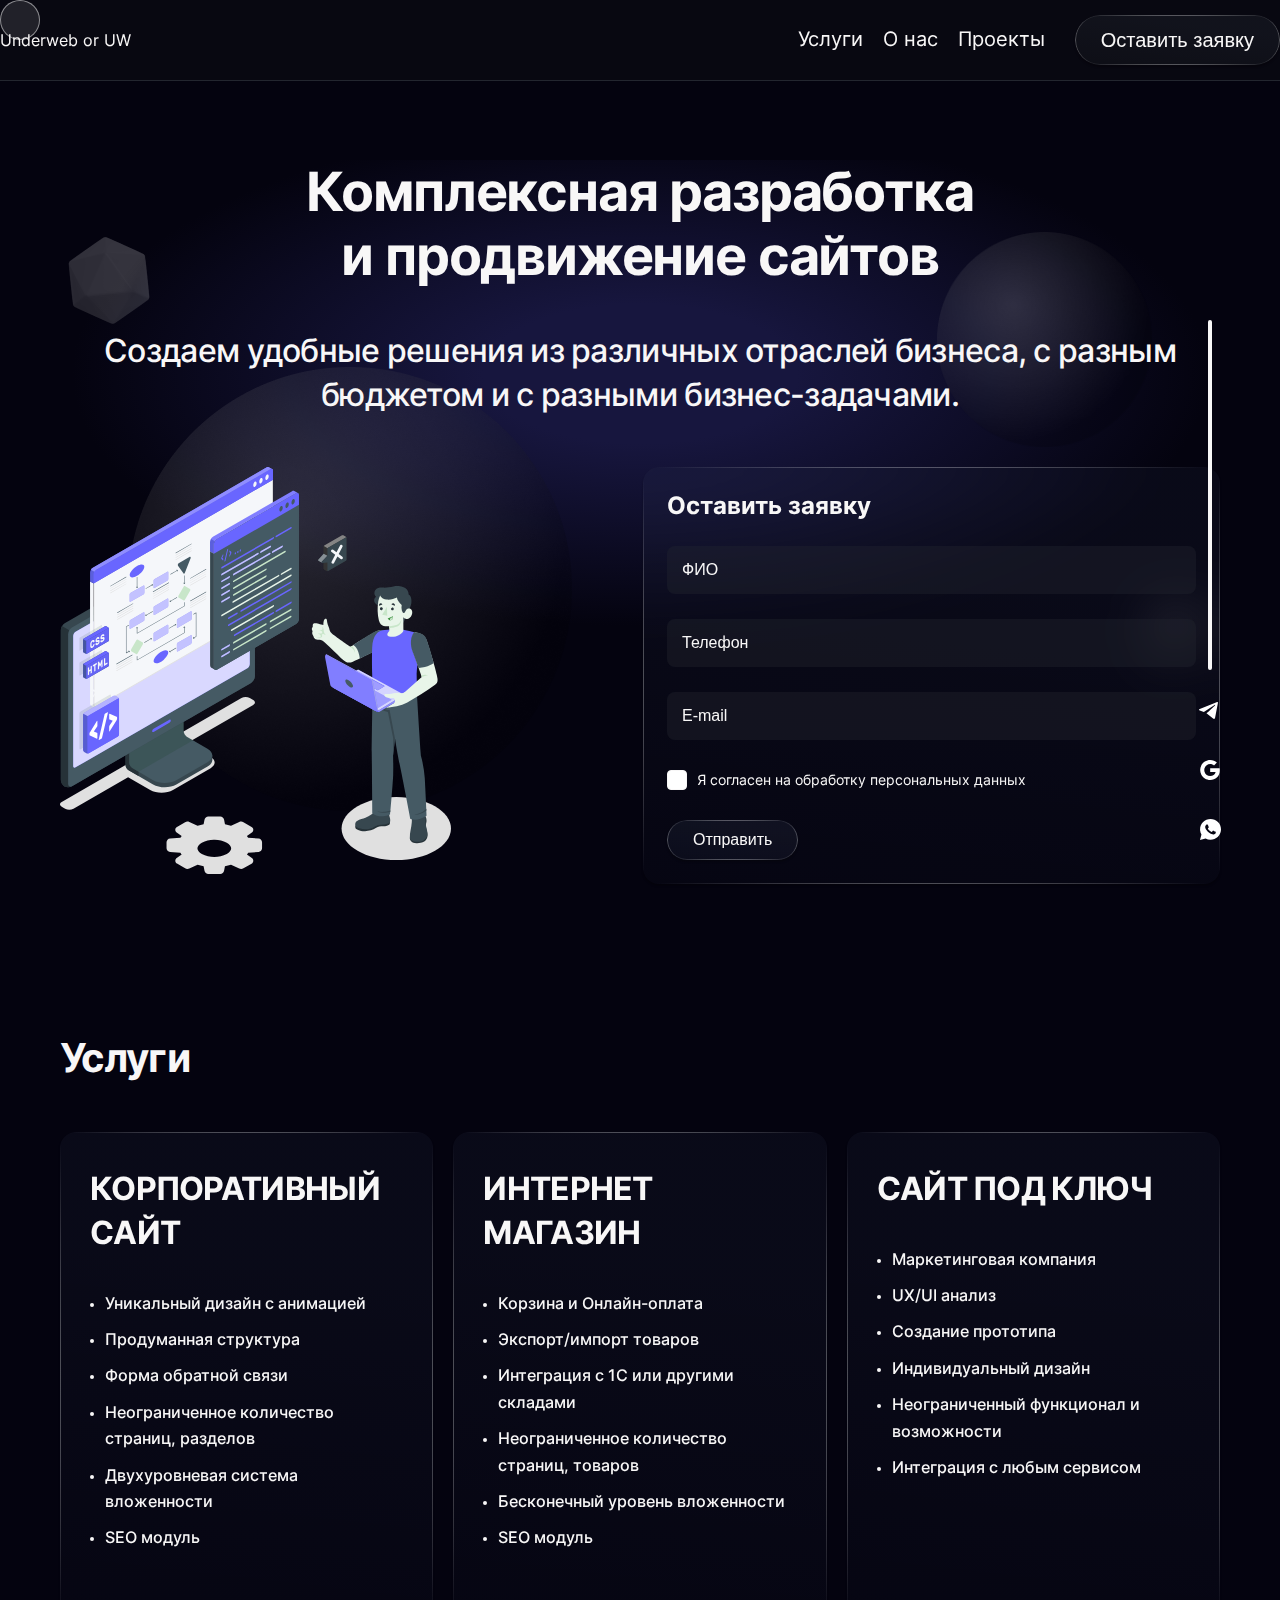
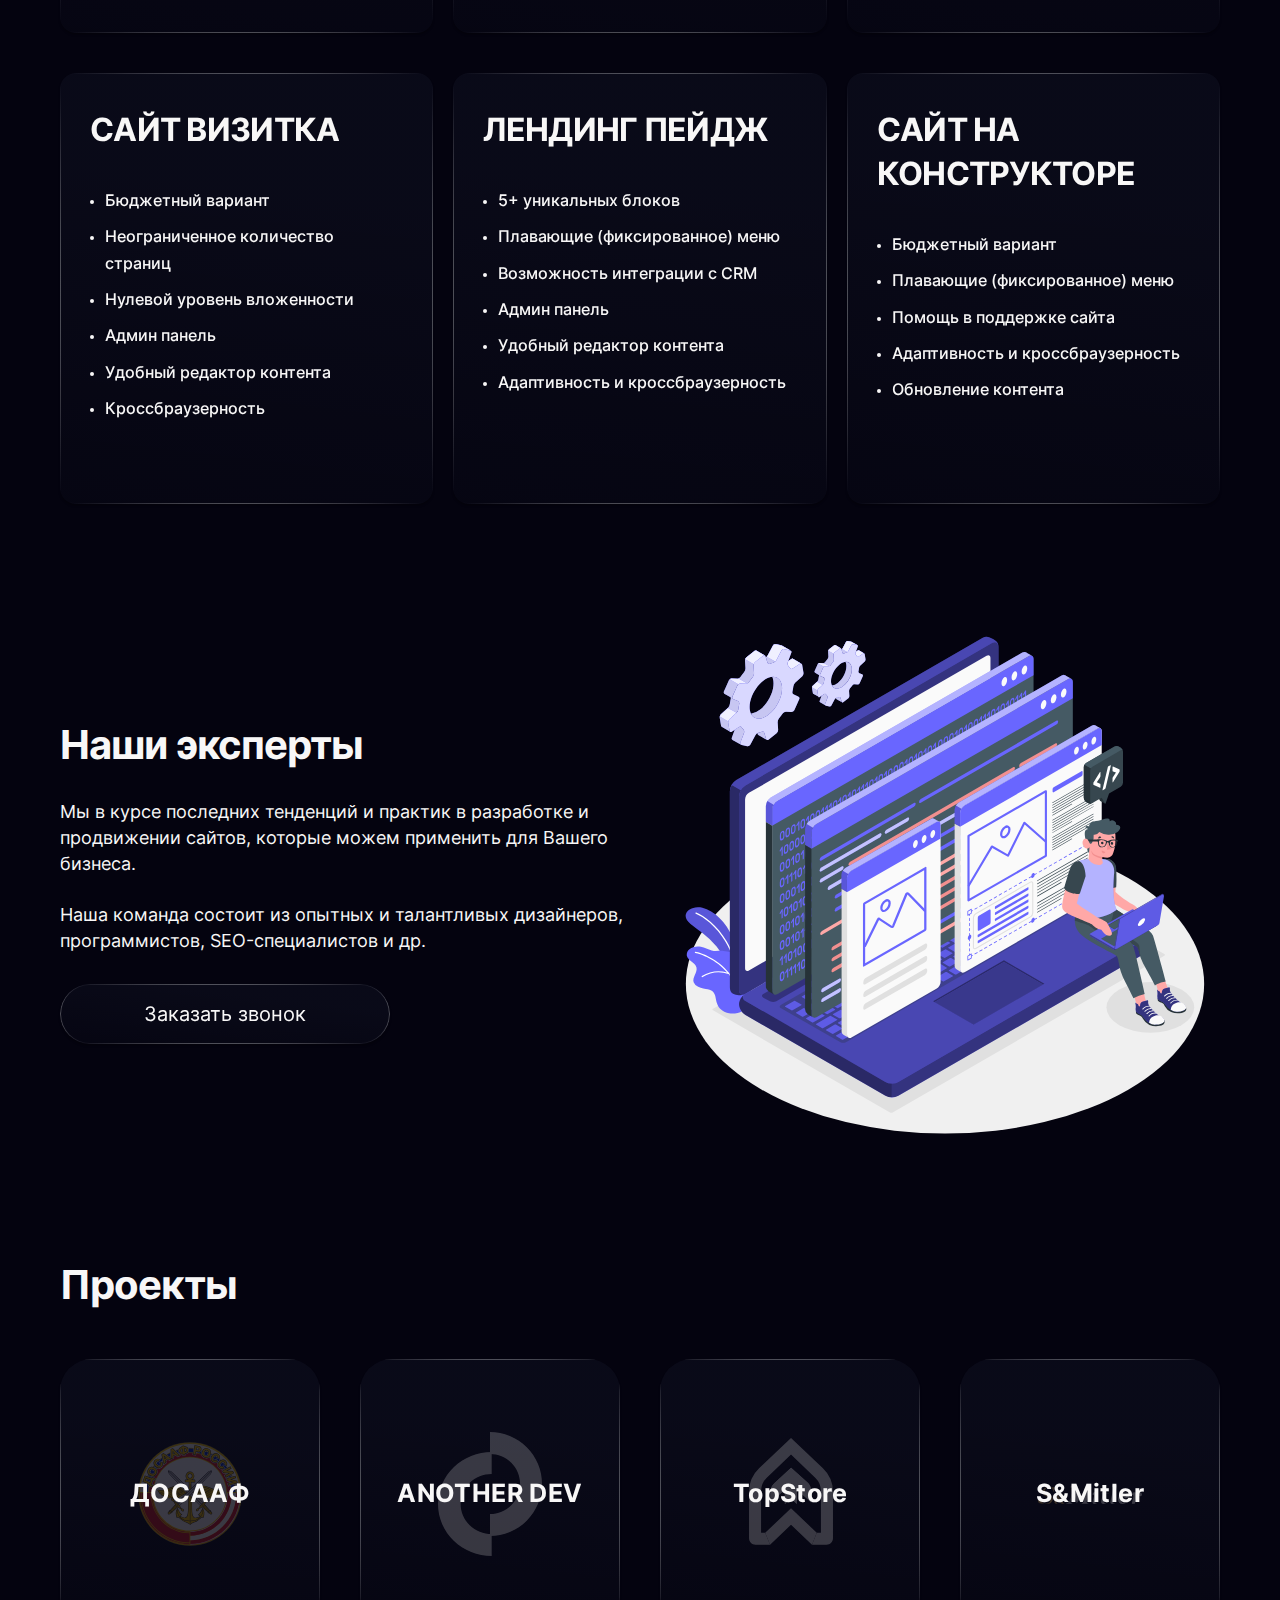
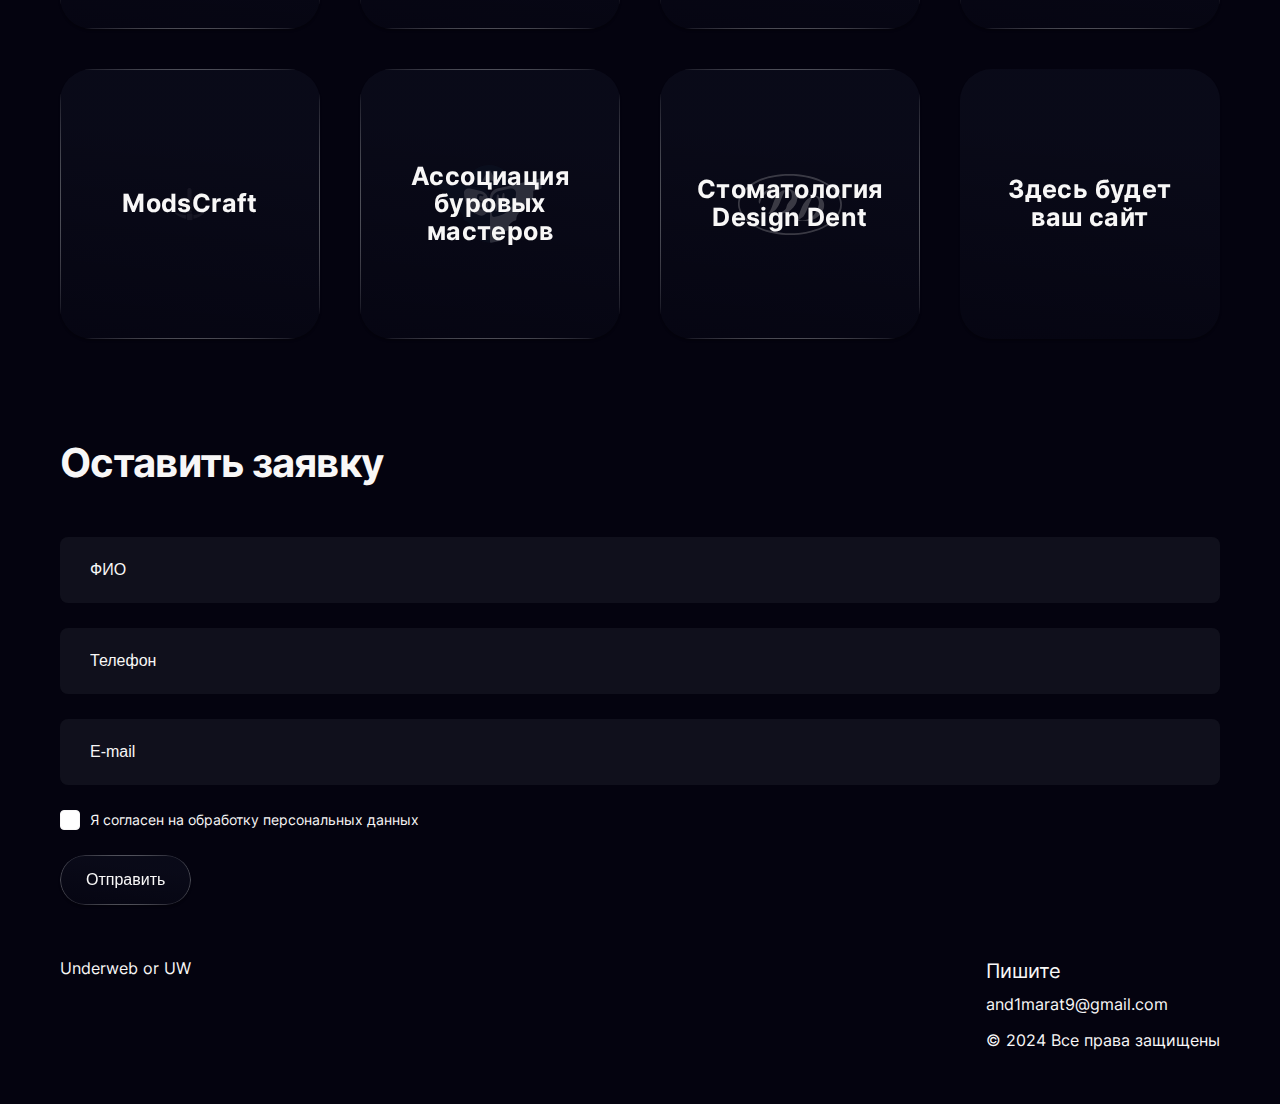
==== commit 739b359e: "add" ====
--- a/index.html
+++ b/index.html
@@ -38,12 +38,9 @@
 				</a>
 				<div class="header--list">
 					<ul class="list">
-						<li><a href="#">Главная</a></li>
-						<li><a href="#">Сайт под ключ</a></li>
-						<li><a href="#">Создание сайтов</a></li>
+						<li><a href="#services">Услуги</a></li>
+						<li><a href="#about">О нас</a></li>
 						<li><a href="#projects">Проекты</a></li>
-						<li><a href="#about">О нас</a></li>
-						<li><a href="#">Контакты</a></li>
 					</ul>
 					<button class="button">Оставить заявку</button>
 				</div>
@@ -54,55 +51,56 @@
 	<main class="main">
 		<section class="main--header">
 			<div class="container">
-				<div class="main--header__wrapper">
-					<div class="main--header__title">
-						<div class="h1">
-							<strong>Разработка и продвижение сайта под ВАШ бизнес</strong>
-							<span>Разработка и продвижение сайта под ВАШ бизнес</span>
-						</div>
-						<div class="h3">Создаем удобные решения из&nbsp;различных отраслей бизнеса, с&nbsp;разным бюджетом и&nbsp;с&nbsp;разными бизнес-задачами.</div>
-					</div>
-				</div>
-				<div class="main--header__block">
-					<div class="main--header__image">
-						<img src="img/Illustration.svg" alt="Разработка и продвижение сайта под ВАШ бизнес">
-					</div>
-					<form class="main--header__form bg--blur">
-						<div class="h4">Оставьте заявку и мы вам перезвоним!</div>
-						<input type="text" placeholder="ФИО" required>
-						<input type="tel" placeholder="Телефон" required>
-						<input type="email" placeholder="E-mail">
-						<input type="checkbox" class="custom-checkbox" id="check" name="check" value="yes">
-						<label class="check" for="check"><span>Я согласен на <a href="#">обработку персональных данных</a></span></label>
-						<button class="button">Отправить</button>
-					</form>
-				</div>
-				<div class="main--header__stages">
-					<div class="h2">Этапы работы</div>
-					<div class="main--header__stages--item">
-						<img src="" alt="">
-						<strong>Проектирование</strong>
-						<span>Продумываем все детали,<br> думаем об удобстве пользователей.</span>
-					</div>
-					<div class="main--header__stages--item">
-						<strong>Дизайн</strong>
-						<span>Создаем запоминающиеся<br> визуальные образы.</span>
-					</div>
-					<div class="main--header__stages--item">
-						<strong>Разработка</strong>
-						<span>Программируем быстрые сайты,<br> которые работают во всех браузерах.</span>
-					</div>
-					<div class="main--header__stages--item">
-						<strong>Наполнение</strong>
-						<span>Создаём страницы,<br> понятные людям и поисковым системам.</span>
-					</div>
+				<div class="row">
+					<div class="main--header__wrapper">
+						<div class="main--header__title">
+							<div class="h1">Комплексная разработка<br> и продвижение сайтов</div>
+							<div class="h3">Создаем удобные решения из&nbsp;различных отраслей бизнеса, с&nbsp;разным бюджетом и&nbsp;с&nbsp;разными бизнес-задачами.</div>
+						</div>
+					</div>
+					<div class="main--header__block">
+						<div class="main--header__image">
+							<img src="img/Illustration.svg" alt="Разработка и продвижение сайта под ВАШ бизнес">
+						</div>
+						<form class="main--header__form bg--blur">
+							<div class="h4">Оставить заявку</div>
+							<input type="text" placeholder="ФИО" required>
+							<input type="tel" placeholder="Телефон" required>
+							<input type="email" placeholder="E-mail">
+							<input type="checkbox" class="custom-checkbox" id="check" name="check" value="yes">
+							<label class="check" for="check"><span>Я согласен на <a href="#">обработку персональных данных</a></span></label>
+							<button class="button">Отправить</button>
+						</form>
+					</div>
+					<!-- <div class="main--header__stages">
+						<div class="h2">Этапы работы</div>
+						<div class="main--header__stages--wrapper">
+							<div class="main--header__stages--item">
+								<img src="" alt="">
+								<strong>Проектирование</strong>
+								<span>Продумываем все детали,<br> думаем об удобстве пользователей.</span>
+							</div>
+							<div class="main--header__stages--item">
+								<strong>Дизайн</strong>
+								<span>Создаем запоминающиеся<br> визуальные образы.</span>
+							</div>
+							<div class="main--header__stages--item">
+								<strong>Разработка</strong>
+								<span>Программируем быстрые сайты,<br> которые работают во всех браузерах.</span>
+							</div>
+							<div class="main--header__stages--item">
+								<strong>Наполнение</strong>
+								<span>Создаём страницы,<br> понятные людям и поисковым системам.</span>
+							</div>
+						</div>
+					</div> -->
 				</div>
 			</div>
 		</section>
-		<section class="main--directions">
-			<div class="container">
-				<div class="row">
-					<h2 class="h2"><a href="#">Направления</a> разработки</h2>
+		<section class="main--directions" id="services">
+			<div class="container">
+				<div class="row">
+					<h2 class="h2">Услуги</h2>
 					<div class="main--directions__wrapper">
 							<a href="#" class="main--directions__item bg--blur">
 								<div class="h3">Корпоративный сайт</div>
@@ -221,30 +219,18 @@
 				</div>
 			</div>
 		</section>
-		<section class="main--about">
+		<section class="main--about" id="about">
 			<div class="container">
 				<div class="row">
 					<div class="main--about__wrapper">
 						<div class="main--about__info">
-							<div class="h1">Разработка сайтов</div>
+							<div class="h2">Наши эксперты</div>
 							<div class="main--about__info--text">
 								<p>
-									Мы - компания UnderWeb, специализируемся на разработке уникальных сайтов, таких как корпоративные сайты,
-									интернет-магазины, сайты под ключ, сайты-визитки и лендинг пейдж. Также мы имеем более 5-летний опыт в этой сфере и наша
-									миссия заключается в создании функциональных и высококачественных сайтов для наших клиентов.
+									Мы в курсе последних тенденций и практик в разработке и продвижении сайтов, которые можем применить для Вашего бизнеса.
 								</p>
 								<p>
-									Однако наша компания не ограничивается только разработкой сайтов. Мы также предлагаем услуги по продвижению сайтов,
-									такие как SEO (оптимизация для поисковых систем), директ и контекстная реклама. Мы гарантируем выведение наших сайтов в
-									топ 5 поисковых систем, таких как Google и Яндекс.
-								</p>
-								<p>
-									Наш коллектив состоит из опытных и талантливых разработчиков и web-дизайнеров. Мы постоянно совершенствуем свои навыки и
-									следим за последними тенденциями в мире веб-разработки, чтобы предоставить нашим клиентам сайты наивысшего качества.
-								</p>
-								<p>
-									Если вам нужен надежный и профессиональный партнер для разработки и продвижения вашего сайта, обратитесь к нам в
-									компанию UnderWeb. Мы гарантируем эффективное и качественное решение для вашего бизнеса.
+									Наша команда состоит из опытных и талантливых дизайнеров, программистов, SEO-специалистов и др.
 								</p>
 							</div>
 							<a href="#" class="button button--big">Заказать звонок</a>
@@ -256,10 +242,10 @@
 				</div>
 			</div>
 		</section>
-		<section class="main--works">
-			<div class="container">
-				<div class="row">
-					<div class="h2">Наши работы</div>
+		<section class="main--works" id="projects">
+			<div class="container">
+				<div class="row">
+					<div class="h2">Проекты</div>
 					<div class="main--works__wrapper">
 						<a href="https://autoschool.dosaaf.ru/" class="main--works__item bg--blur" target="_blank">
 							<div class="main--works__item--bg" style="background-image: url(img/works/dosaaf.svg);"></div>
@@ -296,10 +282,43 @@
 				</div>
 			</div>
 		</section>
+		<div class="section main--form">
+			<div class="container">
+				<div class="row">
+					<div class="h2">Оставить заявку</div>
+					<form>
+						<input type="text" placeholder="ФИО" required="">
+						<input type="tel" placeholder="Телефон" required="">
+						<input type="email" placeholder="E-mail">
+						<input type="checkbox" class="custom-checkbox" id="check" name="check" value="yes">
+						<label class="check" for="check"><span>Я согласен на <a href="#">обработку персональных данных</a></span></label>
+						<button class="button">Отправить</button>
+					</form>
+				</div>
+			</div>
+		</div>
 	</main>
 
 	<footer class="footer">
-
+		<div class="container">
+			<div class="row">
+				<div class="footer--wrapper">
+					<div class="footer--logo">
+						Underweb or UW
+					</div>
+					<div class="footer--block">
+						<div class="footer--mail">
+							<span>Пишите</span>
+							<a href="mailto:and1marat9@gmail.com">and1marat9@gmail.com</a>
+						</div>
+						<div class="footer--copyright">
+							<span>© 2024</span>
+							<span>Все права защищены</span>
+						</div>
+					</div>
+				</div>
+			</div>
+		</div>
 	</footer>
 
 	<ul class="social">
@@ -331,7 +350,6 @@
 				</svg>
 			</a>
 		</li>
-		<div class="social--text">Напишите нам</div>
 	</ul>
 	<div id="circle" class="mover"></div>
 	<script src="js/scripts.min.js"></script>
--- a/css/main.min.css
+++ b/css/main.min.css
@@ -1 +1 @@
-@font-face{font-family:roboto-example;font-style:normal;font-weight:400;src:url(../fonts/RobotoRegular/RobotoRegular.eot);src:url(../fonts/RobotoRegular/RobotoRegular.eot?#iefix) format("embedded-opentype"),url(../fonts/RobotoRegular/RobotoRegular.woff) format("woff"),url(../fonts/RobotoRegular/RobotoRegular.ttf) format("truetype")}@font-face{font-family:roboto-example;font-style:normal;font-weight:700;src:url(../fonts/RobotoBold/RobotoBold.eot);src:url(../fonts/RobotoBold/RobotoBold.eot?#iefix) format("embedded-opentype"),url(../fonts/RobotoBold/RobotoBold.woff) format("woff"),url(../fonts/RobotoBold/RobotoBold.ttf) format("truetype")}@font-face{font-family:inter;font-style:normal;font-weight:100;src:url(../fonts/inter/Inter-Thin.eot);src:url(../fonts/inter/Inter-Thin.eot?#iefix) format("embedded-opentype"),url(../fonts/inter/Inter-Thin.woff) format("woff"),url(../fonts/inter/Inter-Thin.ttf) format("truetype")}@font-face{font-family:inter;font-style:normal;font-weight:300;src:url(../fonts/inter/Inter-Light.eot);src:url(../fonts/inter/Inter-Light.eot?#iefix) format("embedded-opentype"),url(../fonts/inter/Inter-Light.woff) format("woff"),url(../fonts/inter/Inter-Light.ttf) format("truetype")}@font-face{font-family:inter;font-style:normal;font-weight:400;src:url(../fonts/inter/Inter-Regular.eot);src:url(../fonts/inter/Inter-Regular.eot?#iefix) format("embedded-opentype"),url(../fonts/inter/Inter-Regular.woff) format("woff"),url(../fonts/inter/Inter-Regular.ttf) format("truetype")}@font-face{font-family:inter;font-style:normal;font-weight:500;src:url(../fonts/inter/Inter-Medium.eot);src:url(../fonts/inter/Inter-Medium.eot?#iefix) format("embedded-opentype"),url(../fonts/inter/Inter-Medium.woff) format("woff"),url(../fonts/inter/Inter-Medium.ttf) format("truetype")}@font-face{font-family:inter;font-style:normal;font-weight:600;src:url(../fonts/inter/Inter-SemiBold.eot);src:url(../fonts/inter/Inter-SemiBold.eot?#iefix) format("embedded-opentype"),url(../fonts/inter/Inter-SemiBold.woff) format("woff"),url(../fonts/inter/Inter-SemiBold.ttf) format("truetype")}@font-face{font-family:inter;font-style:normal;font-weight:700;src:url(../fonts/inter/Inter-Bold.eot);src:url(../fonts/inter/Inter-Bold.eot?#iefix) format("embedded-opentype"),url(../fonts/inter/Inter-Bold.woff) format("woff"),url(../fonts/inter/Inter-Bold.ttf) format("truetype")}@font-face{font-family:inter;font-style:normal;font-weight:900;src:url(../fonts/inter/Inter-Black.eot);src:url(../fonts/inter/Inter-Black.eot?#iefix) format("embedded-opentype"),url(../fonts/inter/Inter-Black.woff) format("woff"),url(../fonts/inter/Inter-Black.ttf) format("truetype")}*{-webkit-box-sizing:border-box;box-sizing:border-box;margin:0;padding:0}:after,:before{-webkit-box-sizing:border-box;box-sizing:border-box}::-webkit-input-placeholder{color:#f8f7f7;opacity:1}:-moz-placeholder,::-moz-placeholder{color:#f8f7f7;opacity:1}:-ms-input-placeholder{color:#f8f7f7;opacity:1}body input:focus:required:invalid,body textarea:focus:required:invalid{color:#f8f7f7}body input:required:valid,body textarea:required:valid{color:#f8f7f7}body,html{height:100%}body{background-color:#04030f;color:#f8f7f7;font-family:inter,sans-serif;font-size:16px;line-height:1.65;min-width:320px;overflow-x:hidden;position:relative}.img-responsive{display:block;height:auto;max-width:100%}.text-center{text-align:center}::-moz-selection{background-color:#6966ff;color:#fff}::selection{background-color:#6966ff;color:#fff}.h1,h1{font-size:80px;font-weight:700;letter-spacing:-.022em;line-height:96px;position:relative}.h1 strong,h1 strong{display:block;position:relative;z-index:1}.h1 span,h1 span{-webkit-text-stroke:1px #f8f7f7;color:transparent;display:block;font-weight:900;left:0;opacity:.6;position:absolute;top:6px;-webkit-transition:top .3s ease;transition:top .3s ease;width:100%;z-index:0}.h1:hover span,h1:hover span{top:0}.h2,h2{font-size:40px;line-height:48px}.h2,.h3,h2,h3{font-weight:700;letter-spacing:-.022em}.h3,h3{font-size:36px;line-height:44px}.h4,h4{font-size:24px;font-weight:700;line-height:30px}a{color:#f8f7f7;cursor:none;text-decoration:none;-webkit-transition:color .3s ease;transition:color .3s ease}a:focus,a:hover{color:#6966ff}.button{-webkit-box-align:center;-ms-flex-align:center;-webkit-box-pack:center;-ms-flex-pack:center;align-items:center;-webkit-backdrop-filter:blur(25px);backdrop-filter:blur(25px);background:linear-gradient(186.53deg,rgba(164,200,255,.04) 29.16%,rgba(164,200,255,0) 155.19%);border:none;border-radius:32px;-webkit-box-shadow:0 2px 2px rgba(0,0,0,.25);box-shadow:0 2px 2px rgba(0,0,0,.25);color:#f8f7f7;cursor:none;display:-webkit-box;display:-ms-flexbox;display:flex;font-size:16px;gap:16px;height:40px;justify-content:center;line-height:24px;max-width:-webkit-fit-content;max-width:-moz-fit-content;max-width:fit-content;outline:none;padding:8px 26px;position:relative;-webkit-transition:background .3s ease;transition:background .3s ease}.button--big{font-size:20px;height:50px;line-height:28px}.button:before{background:radial-gradient(69.43% 69.43% at 50% 50%,#fff 0,hsla(0,0%,100%,0) 100%);border:1px solid transparent;border-radius:32px;bottom:0;content:"";left:0;-webkit-mask:-webkit-gradient(linear,left top,left bottom,color-stop(0,#fff)) padding-box,-webkit-gradient(linear,left top,left bottom,color-stop(0,#fff));-webkit-mask:linear-gradient(#fff 0 0) padding-box,linear-gradient(#fff 0 0);-webkit-mask-composite:destination-out;mask-composite:exclude;position:absolute;right:0;top:0;-webkit-transition:opacity .3s ease;transition:opacity .3s ease;z-index:-1}.button:focus,.button:hover{background:#6966ff;color:#f8f7f7}.button:focus:before,.button:hover:before{opacity:0}.mover{-webkit-box-align:center;-ms-flex-align:center;-webkit-box-pack:center;-ms-flex-pack:center;align-items:center;background:hsla(0,0%,100%,.1);border:1px solid hsla(0,7%,97%,.5);border-radius:50%;display:-webkit-box;display:-ms-flexbox;display:flex;height:40px;justify-content:center;left:0;padding:5px;pointer-events:none;position:fixed;top:0;-webkit-transition:width .3s ease,height .3s ease;transition:width .3s ease,height .3s ease;width:40px;z-index:100}.mover.active{height:60px;width:60px}button,input,textarea{border:none;cursor:none;font-size:16px;outline:none}button{cursor:pointer}.bg--blur{-webkit-box-orient:vertical;-webkit-box-direction:normal;-webkit-backdrop-filter:blur(25px);backdrop-filter:blur(25px);background:linear-gradient(186.53deg,rgba(164,200,255,.04) 29.16%,rgba(164,200,255,0) 155.19%);border-radius:16px;-webkit-box-shadow:0 2px 2px rgba(0,0,0,.25);box-shadow:0 2px 2px rgba(0,0,0,.25);display:-webkit-box;display:-ms-flexbox;display:flex;-ms-flex-direction:column;flex-direction:column;gap:25px;max-width:577px;padding:24px;position:relative;width:100%}.bg--blur:before{background:radial-gradient(69.43% 69.43% at 50% 50%,#fff 0,hsla(0,0%,100%,0) 100%);border:1px solid transparent;border-radius:16px;bottom:0;content:"";left:0;-webkit-mask:-webkit-gradient(linear,left top,left bottom,color-stop(0,#fff)) padding-box,-webkit-gradient(linear,left top,left bottom,color-stop(0,#fff));-webkit-mask:linear-gradient(#fff 0 0) padding-box,linear-gradient(#fff 0 0);-webkit-mask-composite:destination-out;mask-composite:exclude;position:absolute;right:0;top:0;z-index:-1}form.bg--blur{-webkit-box-orient:vertical;-webkit-box-direction:normal;-webkit-backdrop-filter:blur(25px);backdrop-filter:blur(25px);background:linear-gradient(186.53deg,rgba(164,200,255,.04) 29.16%,rgba(164,200,255,0) 155.19%);border-radius:16px;-webkit-box-shadow:0 2px 2px rgba(0,0,0,.25);box-shadow:0 2px 2px rgba(0,0,0,.25);display:-webkit-box;display:-ms-flexbox;display:flex;-ms-flex-direction:column;flex-direction:column;gap:25px;max-width:577px;padding:24px;position:relative;width:100%}form.bg--blur:before{background:radial-gradient(69.43% 69.43% at 50% 50%,#fff 0,hsla(0,0%,100%,0) 100%);border:1px solid transparent;border-radius:16px;bottom:0;content:"";left:0;-webkit-mask:-webkit-gradient(linear,left top,left bottom,color-stop(0,#fff)) padding-box,-webkit-gradient(linear,left top,left bottom,color-stop(0,#fff));-webkit-mask:linear-gradient(#fff 0 0) padding-box,linear-gradient(#fff 0 0);-webkit-mask-composite:destination-out;mask-composite:exclude;position:absolute;right:0;top:0;z-index:-1}form.bg--blur input,form.bg--blur textarea{-webkit-box-align:center;-ms-flex-align:center;align-items:center;background:rgba(35,38,47,.4);border-radius:8px;color:#f8f7f7;display:-webkit-box;display:-ms-flexbox;display:flex;padding:15px;-webkit-transition:color .3s ease,background-color .3s ease;transition:color .3s ease,background-color .3s ease}form.bg--blur input::-webkit-input-placeholder,form.bg--blur textarea::-webkit-input-placeholder{color:#f8f7f7}form.bg--blur input::-moz-placeholder,form.bg--blur textarea::-moz-placeholder{color:#f8f7f7}form.bg--blur input:-ms-input-placeholder,form.bg--blur textarea:-ms-input-placeholder{color:#f8f7f7}form.bg--blur input::-ms-input-placeholder,form.bg--blur textarea::-ms-input-placeholder{color:#f8f7f7}form.bg--blur input::placeholder,form.bg--blur textarea::placeholder{color:#f8f7f7}form.bg--blur input:focus,form.bg--blur textarea:focus{background-color:#f8f7f7;color:#23262f}form.bg--blur input:focus::-webkit-input-placeholder,form.bg--blur textarea:focus::-webkit-input-placeholder{color:#23262f}form.bg--blur input:focus::-moz-placeholder,form.bg--blur textarea:focus::-moz-placeholder{color:#23262f}form.bg--blur input:focus:-ms-input-placeholder,form.bg--blur textarea:focus:-ms-input-placeholder{color:#23262f}form.bg--blur input:focus::-ms-input-placeholder,form.bg--blur textarea:focus::-ms-input-placeholder{color:#23262f}form.bg--blur input:focus::placeholder,form.bg--blur textarea:focus::placeholder{color:#23262f}form.bg--blur label{color:#f8f7f7}ul{padding:0}ul li{list-style-type:none}ul.list{display:-webkit-box;display:-ms-flexbox;display:flex;-ms-flex-wrap:wrap;flex-wrap:wrap;gap:20px}.container{margin:0 auto;max-width:1920px;width:100%}.container .row{padding-left:60px;padding-right:60px}.section,section{margin-bottom:70px}.subtitle{font-size:18px;letter-spacing:-.014em;line-height:24px}.custom-checkbox{opacity:0;position:absolute;width:-webkit-fit-content;width:-moz-fit-content;width:fit-content;z-index:-1}.custom-checkbox+label{-webkit-box-align:center;-ms-flex-align:center;-webkit-box-flex:100%;align-items:center;color:#23262f;cursor:none;display:-webkit-inline-box;display:-ms-inline-flexbox;display:inline-flex;-ms-flex:100%;flex:100%;font-size:14px;font-weight:400;gap:3px;line-height:1.1;-webkit-user-select:none;-moz-user-select:none;-ms-user-select:none;user-select:none}.custom-checkbox+label:before{-ms-flex-negative:0;-webkit-box-flex:0;-ms-flex-positive:0;background-color:#fff;background-position:50%;background-repeat:no-repeat;background-size:0 0;border:1px solid #f8f7f7;border-radius:4px;content:"";display:inline-block;flex-grow:0;flex-shrink:0;height:20px;margin-right:7px;-webkit-transition:border-color .3s ease,background-color .3s ease,background-size .3s ease;transition:border-color .3s ease,background-color .3s ease,background-size .3s ease;width:20px}.custom-checkbox:checked+label:before{background-color:#fff;background-image:url("data:image/svg+xml;charset=utf-8,%3Csvg xmlns='http://www.w3.org/2000/svg' width='24' height='18' fill='none'%3E%3Cpath fill='url(%23a)' d='M21.771.029c-.61.107-.272-.22-6.958 6.723l-6.18 6.42-2.829-2.932c-2.618-2.717-2.848-2.942-3.12-3.064A1.889 1.889 0 0 0 .305 7.9C.089 8.23 0 8.557 0 9c0 .43.09.756.282 1.069.075.122 1.736 1.888 3.692 3.917 3.885 4.035 3.712 3.88 4.378 3.986.394.069.76.005 1.168-.19.291-.141.7-.556 7.24-7.357 6.658-6.923 6.935-7.221 7.085-7.548.146-.322.155-.37.155-.878 0-.498-.01-.561-.145-.854A1.918 1.918 0 0 0 21.77.03Z'/%3E%3Cdefs%3E%3ClinearGradient id='a' x1='12' x2='12' y1='18' y2='0' gradientUnits='userSpaceOnUse'%3E%3Cstop stop-color='%236966FF'/%3E%3Cstop offset='1' stop-color='%236966FF'/%3E%3C/linearGradient%3E%3C/defs%3E%3C/svg%3E");background-size:50% 40%;border-color:#6966ff}.custom-checkbox:disabled+label:before{background-color:#da1921}.social{-webkit-box-orient:vertical;-webkit-box-direction:normal;bottom:50px;-ms-flex-direction:column;flex-direction:column;gap:20px;position:fixed;right:50px;z-index:3}.social,.social--line{-webkit-box-pack:center;-ms-flex-pack:center;display:-webkit-box;display:-ms-flexbox;display:flex;justify-content:center}.social--line{background-color:#f8f7f7;border-radius:2px;height:500px;margin:0 auto;width:4px}.social--text{letter-spacing:-.2em;margin:0 auto;text-orientation:upright;-webkit-writing-mode:vertical-lr;-ms-writing-mode:tb-lr;writing-mode:vertical-lr}.social li{border-radius:50%;height:40px;width:40px}.social li svg #rect{fill:transparent;-webkit-transition:fill .5s ease;transition:fill .5s ease}.social li:hover svg #rect{fill:#6966ff}.header{-webkit-backdrop-filter:blur(7px);backdrop-filter:blur(7px);background:rgba(20,20,22,.3);border-bottom:1px solid #23262f;left:0;position:fixed;top:0;width:100%;z-index:4}.header--wrapper{height:80px}.header--list,.header--wrapper{-webkit-box-align:center;-ms-flex-align:center;align-items:center;display:-webkit-box;display:-ms-flexbox;display:flex}.header--list{gap:30px;margin-left:auto}.header--list .list{-webkit-box-align:center;-ms-flex-align:center;align-items:center;-ms-flex-wrap:nowrap;flex-wrap:nowrap}.header--list .list a{font-size:20px;line-height:1}.header--list .button{font-size:20px}@-webkit-keyframes gradient-fade{0%{-webkit-transform:translate(10%,-10%) rotate(0deg);transform:translate(10%,-10%) rotate(0deg)}to{-webkit-transform:translate(50%,-50%) rotate(1turn);transform:translate(50%,-50%) rotate(1turn)}}@keyframes gradient-fade{0%{-webkit-transform:translate(10%,-10%) rotate(0deg);transform:translate(10%,-10%) rotate(0deg)}to{-webkit-transform:translate(50%,-50%) rotate(1turn);transform:translate(50%,-50%) rotate(1turn)}}@-webkit-keyframes rotation{0%{-webkit-transform:rotate(0deg);transform:rotate(0deg)}to{-webkit-transform:rotate(1turn);transform:rotate(1turn)}}@keyframes rotation{0%{-webkit-transform:rotate(0deg);transform:rotate(0deg)}to{-webkit-transform:rotate(1turn);transform:rotate(1turn)}}@-webkit-keyframes gradient-fade-alt{0%{-webkit-transform:translate(-20%,20%);transform:translate(-20%,20%)}to{-webkit-transform:translate(-60%,60%);transform:translate(-60%,60%)}}@keyframes gradient-fade-alt{0%{-webkit-transform:translate(-20%,20%);transform:translate(-20%,20%)}to{-webkit-transform:translate(-60%,60%);transform:translate(-60%,60%)}}@-webkit-keyframes scale{0%{-webkit-transform:scale(0);transform:scale(0)}to{-webkit-transform:scale(1);transform:scale(1)}}@keyframes scale{0%{-webkit-transform:scale(0);transform:scale(0)}to{-webkit-transform:scale(1);transform:scale(1)}}.main{padding-top:80px}.main--header{background-image:radial-gradient(54.14% 42.42% at 50% 29.53%,#17163e 22.65%,#04030f 82.02%);display:-webkit-box;display:-ms-flexbox;display:flex;margin-bottom:130px;margin-top:80px;position:relative;z-index:1}.main--header:before{-webkit-animation-duration:5s;animation-duration:5s;-webkit-animation-fill-mode:backwards;animation-fill-mode:backwards;-webkit-animation-name:scale;animation-name:scale;-webkit-animation-timing-function:cubic-bezier(.18,1.17,.03,1.46);animation-timing-function:cubic-bezier(.18,1.17,.03,1.46);background-image:url(../img/ellipse.png);background-repeat:no-repeat;background-size:100% 100%;bottom:10%;content:"";display:block;height:444px;left:10%;position:absolute;width:444px;z-index:0}.main--header:after{-webkit-animation:gradient-fade 8s ease-in-out 0s infinite alternate;animation:gradient-fade 8s ease-in-out 0s infinite alternate;background-image:url(../img/ellipse.png);background-repeat:no-repeat;background-size:100% 100%;content:"";display:block;height:215px;position:absolute;right:10%;top:10%;width:215px;z-index:1}.main--header__wrapper{-webkit-box-align:center;-ms-flex-align:center;-webkit-box-pack:center;-ms-flex-pack:center;-webkit-box-orient:vertical;-webkit-box-direction:normal;align-items:center;display:-webkit-box;display:-ms-flexbox;display:flex;-ms-flex-direction:column;flex-direction:column;gap:40px;height:-webkit-fit-content;height:-moz-fit-content;height:fit-content;justify-content:center;margin:0 auto 50px;max-width:1200px;position:relative;z-index:2}.main--header__wrapper:before{-webkit-animation:rotation 25s linear infinite;animation:rotation 25s linear infinite;background-image:url(../img/triangle.png);background-repeat:no-repeat;background-size:100% 100%;content:"";display:block;height:87px;left:0;position:absolute;top:30%;width:98px;z-index:0}.main--header__wrapper:after{-webkit-animation-duration:4s;animation-duration:4s;-webkit-animation-fill-mode:backwards;animation-fill-mode:backwards;-webkit-animation-name:scale;animation-name:scale;-webkit-animation-timing-function:cubic-bezier(.18,1.17,.03,1.46);animation-timing-function:cubic-bezier(.18,1.17,.03,1.46);background-image:url(../img/ellipse-min.png);background-repeat:no-repeat;background-size:100% 100%;bottom:-100%;content:"";display:block;height:75px;position:absolute;right:0;transform-box:fill-box;-webkit-transform-origin:center;-ms-transform-origin:center;transform-origin:center;width:75px}.main--header__wrapper .h1,.main--header__wrapper .h3{text-align:center}.main--header__wrapper .h3{font-weight:500;max-width:1100px}.main--header__title{-webkit-box-orient:vertical;-webkit-box-direction:normal;-webkit-box-align:center;-ms-flex-align:center;-webkit-box-pack:center;-ms-flex-pack:center;align-items:center;display:-webkit-box;display:-ms-flexbox;display:flex;-ms-flex-direction:column;flex-direction:column;gap:40px;justify-content:center}.main--header__block{-webkit-box-pack:justify;-ms-flex-pack:justify;gap:50px;justify-content:space-between;margin:0 auto;max-width:1000px;z-index:2}.main--header__block,.main--header__stages{display:-webkit-box;display:-ms-flexbox;display:flex;position:relative}.main--header__stages{-ms-flex-wrap:wrap;flex-wrap:wrap;gap:20px;margin-top:70px;z-index:1}.main--header__stages .h2{-webkit-box-flex:100%;-ms-flex:100%;flex:100%;margin-bottom:35px;width:100%}.main--header__stages--item{-webkit-box-flex:1;-webkit-box-orient:vertical;-webkit-box-direction:normal;display:-webkit-box;display:-ms-flexbox;display:flex;-ms-flex:1 1 calc(25% - 20px);flex:1 1 calc(25% - 20px);-ms-flex-direction:column;flex-direction:column;max-width:25%}.main--header__stages--item strong{font-size:22px;line-height:1;margin-bottom:10px}.main--directions{position:relative;z-index:2}.main--directions .h2{margin-bottom:50px}.main--directions__wrapper{display:-webkit-box;display:-ms-flexbox;display:flex;-ms-flex-wrap:wrap;flex-wrap:wrap;gap:40px 20px}.main--directions__item{-webkit-box-flex:1;-ms-flex:1 1 calc(33% - 20px);flex:1 1 calc(33% - 20px);max-width:33%;padding:45px 50px;-webkit-transition:-webkit-transform .3s ease;transition:-webkit-transform .3s ease;transition:transform .3s ease;transition:transform .3s ease,-webkit-transform .3s ease}.main--directions__item:after{background:linear-gradient(186.53deg,rgba(164,200,255,.06) 29.16%,rgba(164,200,255,0) 155.19%);border-radius:16px;content:"";display:block;height:100%;left:0;opacity:0;position:absolute;top:0;-webkit-transition:opacity .3s ease;transition:opacity .3s ease;width:100%}.main--directions__item .h3{margin-bottom:10px;text-transform:uppercase}.main--directions__item--link{-webkit-box-align:center;-ms-flex-align:center;-webkit-box-flex:0;-webkit-text-fill-color:transparent;align-items:center;-webkit-background-clip:text;background-image:-webkit-gradient(linear,left top,right top,from(#f8f7f7),color-stop(33.33333%,#f8f7f7),color-stop(66.66666%,#6966ff),to(#6195bf));background-image:linear-gradient(90deg,#f8f7f7,#f8f7f7 33.33333%,#6966ff 66.66666%,#6195bf);background-position:0 0;background-size:300% 100%;display:-webkit-inline-box;display:-ms-inline-flexbox;display:inline-flex;-ms-flex:0 1 auto;flex:0 1 auto;font-weight:600;gap:10px;height:22px;opacity:0;-webkit-transition:opacity .3s ease;transition:opacity .3s ease;-webkit-transition:all .3s ease;transition:all .3s ease;width:-webkit-fit-content;width:-moz-fit-content;width:fit-content;z-index:-1}.main--directions__item--link .icon svg{height:12px;width:12px}.main--directions__item--link .icon svg path{-webkit-transition:stroke .3s ease;transition:stroke .3s ease}.main--directions__item--link:focus,.main--directions__item--link:hover{background-position:top left 100%}.main--directions__item--link:focus .icon svg path,.main--directions__item--link:hover .icon svg path{stroke:#6195bf}.main--directions__item:focus,.main--directions__item:hover{color:#f8f7f7;-webkit-transform:translateY(-15px);-ms-transform:translateY(-15px);transform:translateY(-15px)}.main--directions__item:focus .main--directions__item--link,.main--directions__item:hover .main--directions__item--link{opacity:1;z-index:1}.main--directions__item:focus:after,.main--directions__item:hover:after{opacity:1}.main--directions__item:active:after{opacity:.5}.main--directions__list{-webkit-box-orient:vertical;-webkit-box-direction:normal;-webkit-box-flex:1;display:-webkit-box;display:-ms-flexbox;display:flex;-ms-flex:1 1 auto;flex:1 1 auto;-ms-flex-direction:column;flex-direction:column;gap:10px}.main--directions__list li{font-weight:500;padding-left:15px;position:relative}.main--directions__list li:before{background-color:#f8f7f7;border-radius:50%;content:"";display:-webkit-box;display:-ms-flexbox;display:flex;height:4px;left:0;position:absolute;top:13px;width:4px}.main--about__wrapper{-webkit-box-align:start;-ms-flex-align:start;align-items:flex-start;display:-webkit-box;display:-ms-flexbox;display:flex;gap:40px}.main--about__info{-webkit-box-flex:1;-ms-flex:1 1 calc(65% - 40px);flex:1 1 calc(65% - 40px);gap:30px}.main--about__info,.main--about__info--text{-webkit-box-orient:vertical;-webkit-box-direction:normal;display:-webkit-box;display:-ms-flexbox;display:flex;-ms-flex-direction:column;flex-direction:column}.main--about__info--text{font-size:18px;gap:25px;line-height:26px}.main--about__image{-webkit-box-flex:1;-ms-flex:1 1 calc(35% - 40px);flex:1 1 calc(35% - 40px);max-width:550px}.main--works .h2{margin-bottom:50px}.main--works__wrapper{-ms-flex-pack:center;-ms-flex-wrap:wrap;flex-wrap:wrap;gap:40px}.main--works__item,.main--works__wrapper{-webkit-box-pack:center;display:-webkit-box;display:-ms-flexbox;display:flex;justify-content:center}.main--works__item{-webkit-box-flex:1;-webkit-box-align:center;-ms-flex-align:center;-ms-flex-pack:center;align-items:center;border-radius:32px;-ms-flex:1 1 calc(25% - 40px);flex:1 1 calc(25% - 40px);height:300px;max-width:23.334%;overflow:hidden;position:relative;-webkit-transition:-webkit-box-shadow .3s ease;transition:-webkit-box-shadow .3s ease;transition:box-shadow .3s ease;transition:box-shadow .3s ease,-webkit-box-shadow .3s ease;width:100%}.main--works__item--name{font-size:25px;font-weight:700;letter-spacing:.4px;line-height:1.1;text-align:center;z-index:1}.main--works__item--bg{background-position:50%;background-repeat:no-repeat;background-size:40%;content:"";display:block;height:100%;left:0;opacity:.2;position:absolute;top:0;-webkit-transition:opacity .3s ease;transition:opacity .3s ease;width:100%;z-index:0}.main--works__item--your{background-image:-webkit-gradient(linear,left top,right top,color-stop(50%,silver),color-stop(50%,transparent)),-webkit-gradient(linear,left top,right top,color-stop(50%,silver),color-stop(50%,transparent)),-webkit-gradient(linear,left bottom,left top,color-stop(50%,silver),color-stop(50%,transparent)),-webkit-gradient(linear,left bottom,left top,color-stop(50%,silver),color-stop(50%,transparent));background-image:linear-gradient(90deg,silver 50%,transparent 0),linear-gradient(90deg,silver 50%,transparent 0),linear-gradient(0deg,silver 50%,transparent 0),linear-gradient(0deg,silver 50%,transparent 0);overflow:hidden;position:relative}.main--works__item--your:before{background:none}.main--works__item:focus,.main--works__item:hover{-webkit-box-shadow:0 0 25px #17163e;box-shadow:0 0 25px #17163e;color:#f8f7f7}.main--works__item:focus .main--works__item--bg,.main--works__item:hover .main--works__item--bg{opacity:0}+@font-face{font-family:roboto-example;font-style:normal;font-weight:400;src:url(../fonts/RobotoRegular/RobotoRegular.eot);src:url(../fonts/RobotoRegular/RobotoRegular.eot?#iefix) format("embedded-opentype"),url(../fonts/RobotoRegular/RobotoRegular.woff) format("woff"),url(../fonts/RobotoRegular/RobotoRegular.ttf) format("truetype")}@font-face{font-family:roboto-example;font-style:normal;font-weight:700;src:url(../fonts/RobotoBold/RobotoBold.eot);src:url(../fonts/RobotoBold/RobotoBold.eot?#iefix) format("embedded-opentype"),url(../fonts/RobotoBold/RobotoBold.woff) format("woff"),url(../fonts/RobotoBold/RobotoBold.ttf) format("truetype")}@font-face{font-family:inter;font-style:normal;font-weight:100;src:url(../fonts/inter/Inter-Thin.eot);src:url(../fonts/inter/Inter-Thin.eot?#iefix) format("embedded-opentype"),url(../fonts/inter/Inter-Thin.woff) format("woff"),url(../fonts/inter/Inter-Thin.ttf) format("truetype")}@font-face{font-family:inter;font-style:normal;font-weight:300;src:url(../fonts/inter/Inter-Light.eot);src:url(../fonts/inter/Inter-Light.eot?#iefix) format("embedded-opentype"),url(../fonts/inter/Inter-Light.woff) format("woff"),url(../fonts/inter/Inter-Light.ttf) format("truetype")}@font-face{font-family:inter;font-style:normal;font-weight:400;src:url(../fonts/inter/Inter-Regular.eot);src:url(../fonts/inter/Inter-Regular.eot?#iefix) format("embedded-opentype"),url(../fonts/inter/Inter-Regular.woff) format("woff"),url(../fonts/inter/Inter-Regular.ttf) format("truetype")}@font-face{font-family:inter;font-style:normal;font-weight:500;src:url(../fonts/inter/Inter-Medium.eot);src:url(../fonts/inter/Inter-Medium.eot?#iefix) format("embedded-opentype"),url(../fonts/inter/Inter-Medium.woff) format("woff"),url(../fonts/inter/Inter-Medium.ttf) format("truetype")}@font-face{font-family:inter;font-style:normal;font-weight:600;src:url(../fonts/inter/Inter-SemiBold.eot);src:url(../fonts/inter/Inter-SemiBold.eot?#iefix) format("embedded-opentype"),url(../fonts/inter/Inter-SemiBold.woff) format("woff"),url(../fonts/inter/Inter-SemiBold.ttf) format("truetype")}@font-face{font-family:inter;font-style:normal;font-weight:700;src:url(../fonts/inter/Inter-Bold.eot);src:url(../fonts/inter/Inter-Bold.eot?#iefix) format("embedded-opentype"),url(../fonts/inter/Inter-Bold.woff) format("woff"),url(../fonts/inter/Inter-Bold.ttf) format("truetype")}@font-face{font-family:inter;font-style:normal;font-weight:900;src:url(../fonts/inter/Inter-Black.eot);src:url(../fonts/inter/Inter-Black.eot?#iefix) format("embedded-opentype"),url(../fonts/inter/Inter-Black.woff) format("woff"),url(../fonts/inter/Inter-Black.ttf) format("truetype")}*{-webkit-box-sizing:border-box;box-sizing:border-box;margin:0;padding:0}:after,:before{-webkit-box-sizing:border-box;box-sizing:border-box}::-webkit-input-placeholder{color:#f8f7f7;opacity:1}:-moz-placeholder,::-moz-placeholder{color:#f8f7f7;opacity:1}:-ms-input-placeholder{color:#f8f7f7;opacity:1}body input:focus:required:invalid,body textarea:focus:required:invalid{color:#f8f7f7}body input:required:valid,body textarea:required:valid{color:#f8f7f7}body,html{height:100%;scroll-behavior:smooth}body{background-color:#04030f;color:#f8f7f7;font-family:inter,sans-serif;font-size:16px;line-height:1.65;min-width:320px;overflow-x:hidden;position:relative}.img-responsive{display:block;height:auto;max-width:100%}.text-center{text-align:center}::-moz-selection{background-color:#6966ff;color:#fff}::selection{background-color:#6966ff;color:#fff}.h1,h1{font-size:3.352em;font-weight:700;letter-spacing:-.022em;line-height:1.2;position:relative}.h1:hover span,h1:hover span{top:0}.h2,h2{font-size:40px;line-height:48px}.h2,.h3,h2,h3{font-weight:700;letter-spacing:-.022em}.h3,h3{font-size:32px;line-height:44px}.h4,h4{font-size:24px;font-weight:700;line-height:30px}a{color:#f8f7f7;cursor:none;text-decoration:none;-webkit-transition:color .3s ease;transition:color .3s ease}a:focus,a:hover{color:#6966ff}.button{-webkit-box-align:center;-ms-flex-align:center;-webkit-box-pack:center;-ms-flex-pack:center;align-items:center;-webkit-backdrop-filter:blur(25px);backdrop-filter:blur(25px);background:linear-gradient(186.53deg,rgba(164,200,255,.04) 29.16%,rgba(164,200,255,0) 155.19%);border:none;border-radius:32px;-webkit-box-shadow:0 2px 2px rgba(0,0,0,.25);box-shadow:0 2px 2px rgba(0,0,0,.25);color:#f8f7f7;cursor:none;display:-webkit-box;display:-ms-flexbox;display:flex;font-size:16px;gap:16px;height:50px;justify-content:center;line-height:24px;max-width:-webkit-fit-content;max-width:-moz-fit-content;max-width:fit-content;outline:none;padding:8px 26px;position:relative;-webkit-transition:background .3s ease;transition:background .3s ease}.button--big{font-size:20px;height:50px;line-height:28px}.button:before{background:radial-gradient(69.43% 69.43% at 50% 50%,#fff 0,hsla(0,0%,100%,0) 100%);border:1px solid transparent;border-radius:32px;bottom:0;content:"";left:0;-webkit-mask:-webkit-gradient(linear,left top,left bottom,color-stop(0,#fff)) padding-box,-webkit-gradient(linear,left top,left bottom,color-stop(0,#fff));-webkit-mask:linear-gradient(#fff 0 0) padding-box,linear-gradient(#fff 0 0);-webkit-mask-composite:destination-out;mask-composite:exclude;position:absolute;right:0;top:0;-webkit-transition:opacity .3s ease;transition:opacity .3s ease;z-index:-1}.button:focus,.button:hover{background:#6966ff;color:#f8f7f7}.button:focus:before,.button:hover:before{opacity:0}.mover{-webkit-box-align:center;-ms-flex-align:center;-webkit-box-pack:center;-ms-flex-pack:center;align-items:center;background:hsla(0,0%,100%,.1);border:1px solid hsla(0,7%,97%,.5);border-radius:50%;display:-webkit-box;display:-ms-flexbox;display:flex;height:40px;justify-content:center;left:0;padding:5px;pointer-events:none;position:fixed;top:0;-webkit-transition:width .3s ease,height .3s ease;transition:width .3s ease,height .3s ease;width:40px;z-index:100}.mover.active{height:60px;width:60px}button,input,textarea{border:none;cursor:none;font-size:16px;outline:none}button{cursor:pointer}.bg--blur{-webkit-box-orient:vertical;-webkit-box-direction:normal;-webkit-backdrop-filter:blur(25px);backdrop-filter:blur(25px);background:linear-gradient(186.53deg,rgba(164,200,255,.04) 29.16%,rgba(164,200,255,0) 155.19%);border-radius:16px;-webkit-box-shadow:0 2px 2px rgba(0,0,0,.25);box-shadow:0 2px 2px rgba(0,0,0,.25);display:-webkit-box;display:-ms-flexbox;display:flex;-ms-flex-direction:column;flex-direction:column;gap:25px;max-width:577px;padding:24px;position:relative;width:100%}.bg--blur:before{background:radial-gradient(69.43% 69.43% at 50% 50%,#fff 0,hsla(0,0%,100%,0) 100%);border:1px solid transparent;border-radius:16px;bottom:0;content:"";left:0;-webkit-mask:-webkit-gradient(linear,left top,left bottom,color-stop(0,#fff)) padding-box,-webkit-gradient(linear,left top,left bottom,color-stop(0,#fff));-webkit-mask:linear-gradient(#fff 0 0) padding-box,linear-gradient(#fff 0 0);-webkit-mask-composite:destination-out;mask-composite:exclude;position:absolute;right:0;top:0;z-index:-1}form{-webkit-box-orient:vertical;-webkit-box-direction:normal;-ms-flex-direction:column;flex-direction:column;gap:25px}form,form input,form textarea{display:-webkit-box;display:-ms-flexbox;display:flex}form input,form textarea{-webkit-box-align:center;-ms-flex-align:center;align-items:center;background:rgba(35,38,47,.4);border-radius:8px;color:#f8f7f7;padding:15px;-webkit-transition:color .3s ease,background-color .3s ease;transition:color .3s ease,background-color .3s ease}form input::-webkit-input-placeholder,form textarea::-webkit-input-placeholder{color:#f8f7f7}form input::-moz-placeholder,form textarea::-moz-placeholder{color:#f8f7f7}form input:-ms-input-placeholder,form textarea:-ms-input-placeholder{color:#f8f7f7}form input::-ms-input-placeholder,form textarea::-ms-input-placeholder{color:#f8f7f7}form input::placeholder,form textarea::placeholder{color:#f8f7f7}form input:focus,form textarea:focus{background-color:#f8f7f7;color:#23262f}form input:focus::-webkit-input-placeholder,form textarea:focus::-webkit-input-placeholder{color:#23262f}form input:focus::-moz-placeholder,form textarea:focus::-moz-placeholder{color:#23262f}form input:focus:-ms-input-placeholder,form textarea:focus:-ms-input-placeholder{color:#23262f}form input:focus::-ms-input-placeholder,form textarea:focus::-ms-input-placeholder{color:#23262f}form input:focus::placeholder,form textarea:focus::placeholder{color:#23262f}form label{color:#f8f7f7}form.bg--blur{-webkit-box-orient:vertical;-webkit-box-direction:normal;-webkit-backdrop-filter:blur(25px);backdrop-filter:blur(25px);background:linear-gradient(186.53deg,rgba(164,200,255,.04) 29.16%,rgba(164,200,255,0) 155.19%);border-radius:16px;-webkit-box-shadow:0 2px 2px rgba(0,0,0,.25);box-shadow:0 2px 2px rgba(0,0,0,.25);display:-webkit-box;display:-ms-flexbox;display:flex;-ms-flex-direction:column;flex-direction:column;gap:25px;max-width:577px;padding:24px;position:relative;width:100%}form.bg--blur:before{background:radial-gradient(69.43% 69.43% at 50% 50%,#fff 0,hsla(0,0%,100%,0) 100%);border:1px solid transparent;border-radius:16px;bottom:0;content:"";left:0;-webkit-mask:-webkit-gradient(linear,left top,left bottom,color-stop(0,#fff)) padding-box,-webkit-gradient(linear,left top,left bottom,color-stop(0,#fff));-webkit-mask:linear-gradient(#fff 0 0) padding-box,linear-gradient(#fff 0 0);-webkit-mask-composite:destination-out;mask-composite:exclude;position:absolute;right:0;top:0;z-index:-1}ul{padding:0}ul li{list-style-type:none}ul.list{display:-webkit-box;display:-ms-flexbox;display:flex;-ms-flex-wrap:wrap;flex-wrap:wrap;gap:20px}.container{margin:0 auto;max-width:1440px;width:100%}.container .row{padding-left:60px;padding-right:60px}.section:not(:first-child),section:not(:first-child){padding-top:100px}.subtitle{font-size:18px;letter-spacing:-.014em;line-height:24px}.custom-checkbox{opacity:0;position:absolute;width:-webkit-fit-content;width:-moz-fit-content;width:fit-content;z-index:-1}.custom-checkbox+label{-webkit-box-align:center;-ms-flex-align:center;-webkit-box-flex:100%;align-items:center;color:#f8f7f7;cursor:none;display:-webkit-inline-box;display:-ms-inline-flexbox;display:inline-flex;-ms-flex:100%;flex:100%;font-size:14px;font-weight:400;gap:3px;line-height:1.1;-webkit-user-select:none;-moz-user-select:none;-ms-user-select:none;user-select:none}.custom-checkbox+label:before{-ms-flex-negative:0;-webkit-box-flex:0;-ms-flex-positive:0;background-color:#fff;background-position:50%;background-repeat:no-repeat;background-size:0 0;border:1px solid #f8f7f7;border-radius:4px;content:"";display:inline-block;flex-grow:0;flex-shrink:0;height:20px;margin-right:7px;-webkit-transition:border-color .3s ease,background-color .3s ease,background-size .3s ease;transition:border-color .3s ease,background-color .3s ease,background-size .3s ease;width:20px}.custom-checkbox:checked+label:before{background-color:#fff;background-image:url("data:image/svg+xml;charset=utf-8,%3Csvg xmlns='http://www.w3.org/2000/svg' width='24' height='18' fill='none'%3E%3Cpath fill='url(%23a)' d='M21.771.029c-.61.107-.272-.22-6.958 6.723l-6.18 6.42-2.829-2.932c-2.618-2.717-2.848-2.942-3.12-3.064A1.889 1.889 0 0 0 .305 7.9C.089 8.23 0 8.557 0 9c0 .43.09.756.282 1.069.075.122 1.736 1.888 3.692 3.917 3.885 4.035 3.712 3.88 4.378 3.986.394.069.76.005 1.168-.19.291-.141.7-.556 7.24-7.357 6.658-6.923 6.935-7.221 7.085-7.548.146-.322.155-.37.155-.878 0-.498-.01-.561-.145-.854A1.918 1.918 0 0 0 21.77.03Z'/%3E%3Cdefs%3E%3ClinearGradient id='a' x1='12' x2='12' y1='18' y2='0' gradientUnits='userSpaceOnUse'%3E%3Cstop stop-color='%236966FF'/%3E%3Cstop offset='1' stop-color='%236966FF'/%3E%3C/linearGradient%3E%3C/defs%3E%3C/svg%3E");background-size:50% 40%;border-color:#6966ff}.custom-checkbox:disabled+label:before{background-color:#da1921}.social{-webkit-box-orient:vertical;-webkit-box-direction:normal;bottom:50px;-ms-flex-direction:column;flex-direction:column;gap:20px;position:fixed;right:50px;z-index:3}.social,.social--line{-webkit-box-pack:center;-ms-flex-pack:center;display:-webkit-box;display:-ms-flexbox;display:flex;justify-content:center}.social--line{background-color:#f8f7f7;border-radius:2px;height:350px;margin:0 auto;width:4px}.social li{border-radius:50%;height:40px;width:40px}.social li svg #rect{fill:transparent;-webkit-transition:fill .5s ease;transition:fill .5s ease}.social li:hover svg #rect{fill:#6966ff}.header{-webkit-backdrop-filter:blur(7px);backdrop-filter:blur(7px);background:rgba(20,20,22,.3);border-bottom:1px solid #23262f;left:0;position:fixed;top:0;width:100%;z-index:4}.header--wrapper{height:80px}.header--list,.header--wrapper{-webkit-box-align:center;-ms-flex-align:center;align-items:center;display:-webkit-box;display:-ms-flexbox;display:flex}.header--list{gap:30px;margin-left:auto}.header--list .list{-webkit-box-align:center;-ms-flex-align:center;align-items:center;-ms-flex-wrap:nowrap;flex-wrap:nowrap}.header--list .list a{font-size:20px;line-height:1}.header--list .button{font-size:20px}@-webkit-keyframes gradient-fade{0%{-webkit-transform:translate(10%,-10%) rotate(0deg);transform:translate(10%,-10%) rotate(0deg)}to{-webkit-transform:translate(50%,-50%) rotate(1turn);transform:translate(50%,-50%) rotate(1turn)}}@keyframes gradient-fade{0%{-webkit-transform:translate(10%,-10%) rotate(0deg);transform:translate(10%,-10%) rotate(0deg)}to{-webkit-transform:translate(50%,-50%) rotate(1turn);transform:translate(50%,-50%) rotate(1turn)}}@-webkit-keyframes rotation{0%{-webkit-transform:rotate(0deg);transform:rotate(0deg)}to{-webkit-transform:rotate(1turn);transform:rotate(1turn)}}@keyframes rotation{0%{-webkit-transform:rotate(0deg);transform:rotate(0deg)}to{-webkit-transform:rotate(1turn);transform:rotate(1turn)}}@-webkit-keyframes gradient-fade-alt{0%{-webkit-transform:translate(-20%,20%);transform:translate(-20%,20%)}to{-webkit-transform:translate(-60%,60%);transform:translate(-60%,60%)}}@keyframes gradient-fade-alt{0%{-webkit-transform:translate(-20%,20%);transform:translate(-20%,20%)}to{-webkit-transform:translate(-60%,60%);transform:translate(-60%,60%)}}@-webkit-keyframes scale{0%{-webkit-transform:scale(0);transform:scale(0)}to{-webkit-transform:scale(1);transform:scale(1)}}@keyframes scale{0%{-webkit-transform:scale(0);transform:scale(0)}to{-webkit-transform:scale(1);transform:scale(1)}}@-webkit-keyframes typing{0%{width:0}to{width:100%}}@keyframes typing{0%{width:0}to{width:100%}}.main{padding-top:80px}.main--header{background-image:radial-gradient(54.14% 42.42% at 50% 29.53%,#17163e 22.65%,#04030f 82.02%);display:-webkit-box;display:-ms-flexbox;display:flex;margin-bottom:50px;margin-top:80px;position:relative;z-index:1}.main--header:before{-webkit-animation-duration:5s;animation-duration:5s;-webkit-animation-fill-mode:backwards;animation-fill-mode:backwards;-webkit-animation-name:scale;animation-name:scale;-webkit-animation-timing-function:cubic-bezier(.18,1.17,.03,1.46);animation-timing-function:cubic-bezier(.18,1.17,.03,1.46);background-image:url(../img/ellipse.png);background-repeat:no-repeat;background-size:100% 100%;bottom:10%;content:"";display:block;height:444px;left:10%;position:absolute;width:444px;z-index:0}.main--header:after{-webkit-animation:gradient-fade 8s ease-in-out 0s infinite alternate;animation:gradient-fade 8s ease-in-out 0s infinite alternate;background-image:url(../img/ellipse.png);background-repeat:no-repeat;background-size:100% 100%;content:"";display:block;height:215px;position:absolute;right:10%;top:10%;width:215px;z-index:1}.main--header__wrapper{-webkit-box-align:center;-ms-flex-align:center;-webkit-box-pack:center;-ms-flex-pack:center;-webkit-box-orient:vertical;-webkit-box-direction:normal;align-items:center;display:-webkit-box;display:-ms-flexbox;display:flex;-ms-flex-direction:column;flex-direction:column;gap:40px;height:-webkit-fit-content;height:-moz-fit-content;height:fit-content;justify-content:center;margin-bottom:50px;position:relative;z-index:2}.main--header__wrapper:before{-webkit-animation:rotation 25s linear infinite;animation:rotation 25s linear infinite;background-image:url(../img/triangle.png);background-repeat:no-repeat;background-size:100% 100%;content:"";display:block;height:87px;left:0;position:absolute;top:30%;width:98px;z-index:0}.main--header__wrapper:after{-webkit-animation-duration:4s;animation-duration:4s;-webkit-animation-fill-mode:backwards;animation-fill-mode:backwards;-webkit-animation-name:scale;animation-name:scale;-webkit-animation-timing-function:cubic-bezier(.18,1.17,.03,1.46);animation-timing-function:cubic-bezier(.18,1.17,.03,1.46);background-image:url(../img/ellipse-min.png);background-repeat:no-repeat;background-size:100% 100%;bottom:-100%;content:"";display:block;height:75px;position:absolute;right:0;transform-box:fill-box;-webkit-transform-origin:center;-ms-transform-origin:center;transform-origin:center;width:75px}.main--header__wrapper .h1,.main--header__wrapper .h3{text-align:center}.main--header__wrapper .h3{font-weight:500;max-width:1100px}.main--header__title{-webkit-box-orient:vertical;-webkit-box-direction:normal;-webkit-box-align:center;-ms-flex-align:center;-webkit-box-pack:center;-ms-flex-pack:center;align-items:center;display:-webkit-box;display:-ms-flexbox;display:flex;-ms-flex-direction:column;flex-direction:column;gap:40px;justify-content:center}.main--header__title .h1 span{-webkit-animation:typing 3s steps(20);animation:typing 3s steps(20);display:none;overflow:hidden}.main--header__block{-webkit-box-pack:justify;-ms-flex-pack:justify;gap:50px;justify-content:space-between;z-index:2}.main--header__block,.main--header__stages{display:-webkit-box;display:-ms-flexbox;display:flex;position:relative}.main--header__stages{-ms-flex-wrap:wrap;flex-wrap:wrap;gap:40px;margin-top:70px;z-index:1}.main--header__stages .h2{-webkit-box-flex:100%;-ms-flex:100%;flex:100%;margin-bottom:35px;width:100%}.main--header__stages--wrapper{display:-webkit-box;display:-ms-flexbox;display:flex;-ms-flex-wrap:wrap;flex-wrap:wrap;gap:50px}.main--header__stages--item{-webkit-box-flex:1;-webkit-box-orient:vertical;-webkit-box-direction:normal;display:-webkit-box;display:-ms-flexbox;display:flex;-ms-flex:1 1 calc(50% - 50px);flex:1 1 calc(50% - 50px);-ms-flex-direction:column;flex-direction:column;max-width:50%}.main--header__stages--item strong{font-size:22px;line-height:1;margin-bottom:10px}.main--directions{position:relative;z-index:2}.main--directions .h2{margin-bottom:50px}.main--directions__wrapper{display:-webkit-box;display:-ms-flexbox;display:flex;-ms-flex-wrap:wrap;flex-wrap:wrap;gap:40px 20px}.main--directions__item{-webkit-box-flex:1;-ms-flex:1 1 calc(33% - 20px);flex:1 1 calc(33% - 20px);max-width:33%;padding:35px 30px;-webkit-transition:-webkit-transform .3s ease;transition:-webkit-transform .3s ease;transition:transform .3s ease;transition:transform .3s ease,-webkit-transform .3s ease}.main--directions__item:after{background:linear-gradient(186.53deg,rgba(164,200,255,.06) 29.16%,rgba(164,200,255,0) 155.19%);border-radius:16px;content:"";display:block;height:100%;left:0;opacity:0;position:absolute;top:0;-webkit-transition:opacity .3s ease;transition:opacity .3s ease;width:100%}.main--directions__item .h3{margin-bottom:10px;text-transform:uppercase}.main--directions__item--link{-webkit-box-align:center;-ms-flex-align:center;-webkit-box-flex:0;-webkit-text-fill-color:transparent;align-items:center;-webkit-background-clip:text;background-image:-webkit-gradient(linear,left top,right top,from(#f8f7f7),color-stop(33.33333%,#f8f7f7),color-stop(66.66666%,#6966ff),to(#6195bf));background-image:linear-gradient(90deg,#f8f7f7,#f8f7f7 33.33333%,#6966ff 66.66666%,#6195bf);background-position:0 0;background-size:300% 100%;display:-webkit-inline-box;display:-ms-inline-flexbox;display:inline-flex;-ms-flex:0 1 auto;flex:0 1 auto;font-weight:600;gap:10px;height:22px;opacity:0;-webkit-transition:opacity .3s ease;transition:opacity .3s ease;-webkit-transition:all .3s ease;transition:all .3s ease;width:-webkit-fit-content;width:-moz-fit-content;width:fit-content;z-index:-1}.main--directions__item--link .icon svg{height:12px;width:12px}.main--directions__item--link .icon svg path{-webkit-transition:stroke .3s ease;transition:stroke .3s ease}.main--directions__item--link:focus,.main--directions__item--link:hover{background-position:top left 100%}.main--directions__item--link:focus .icon svg path,.main--directions__item--link:hover .icon svg path{stroke:#6195bf}.main--directions__item:focus,.main--directions__item:hover{color:#f8f7f7;-webkit-transform:translateY(-15px);-ms-transform:translateY(-15px);transform:translateY(-15px)}.main--directions__item:focus .main--directions__item--link,.main--directions__item:hover .main--directions__item--link{opacity:1;z-index:1}.main--directions__item:focus:after,.main--directions__item:hover:after{opacity:1}.main--directions__item:active:after{opacity:.5}.main--directions__list{-webkit-box-orient:vertical;-webkit-box-direction:normal;-webkit-box-flex:1;display:-webkit-box;display:-ms-flexbox;display:flex;-ms-flex:1 1 auto;flex:1 1 auto;-ms-flex-direction:column;flex-direction:column;gap:10px}.main--directions__list li{font-weight:500;padding-left:15px;position:relative}.main--directions__list li:before{background-color:#f8f7f7;border-radius:50%;content:"";display:-webkit-box;display:-ms-flexbox;display:flex;height:4px;left:0;position:absolute;top:13px;width:4px}.main--about__wrapper{-webkit-box-align:center;-ms-flex-align:center;-webkit-box-pack:center;-ms-flex-pack:center;align-items:center;display:-webkit-box;display:-ms-flexbox;display:flex;gap:40px;justify-content:center}.main--about__info{-webkit-box-flex:1;-ms-flex:1 1 calc(50% - 40px);flex:1 1 calc(50% - 40px);gap:30px;max-width:860px}.main--about__info,.main--about__info--text{-webkit-box-orient:vertical;-webkit-box-direction:normal;display:-webkit-box;display:-ms-flexbox;display:flex;-ms-flex-direction:column;flex-direction:column}.main--about__info--text{font-size:18px;gap:25px;line-height:26px}.main--about__info .button{min-height:60px;min-width:330px}.main--about__image{-webkit-box-flex:1;-ms-flex:1 1 calc(50% - 40px);flex:1 1 calc(50% - 40px);max-width:550px}.main--works .h2{margin-bottom:50px}.main--works__wrapper{-ms-flex-pack:center;-ms-flex-wrap:wrap;flex-wrap:wrap;gap:40px}.main--works__item,.main--works__wrapper{-webkit-box-pack:center;display:-webkit-box;display:-ms-flexbox;display:flex;justify-content:center}.main--works__item{-webkit-box-flex:1;-webkit-box-align:center;-ms-flex-align:center;-ms-flex-pack:center;align-items:center;border-radius:32px;-ms-flex:1 1 calc(25% - 40px);flex:1 1 calc(25% - 40px);height:270px;max-width:23.334%;overflow:hidden;position:relative;-webkit-transition:-webkit-box-shadow .3s ease;transition:-webkit-box-shadow .3s ease;transition:box-shadow .3s ease;transition:box-shadow .3s ease,-webkit-box-shadow .3s ease;width:100%}.main--works__item--name{font-size:25px;font-weight:700;letter-spacing:.4px;line-height:1.1;text-align:center;z-index:1}.main--works__item--bg{background-position:50%;background-repeat:no-repeat;background-size:40%;content:"";display:block;height:100%;left:0;opacity:.2;position:absolute;top:0;-webkit-transition:opacity .3s ease;transition:opacity .3s ease;width:100%;z-index:0}.main--works__item--your{overflow:hidden;position:relative}.main--works__item--your:before{background:none}.main--works__item:focus,.main--works__item:hover{-webkit-box-shadow:0 0 25px #17163e;box-shadow:0 0 25px #17163e;color:#f8f7f7}.main--works__item:focus .main--works__item--bg,.main--works__item:hover .main--works__item--bg{opacity:0}.main--form .h2{margin-bottom:50px}.main--form form input,.main--form form textarea{padding:24px 30px}.footer--wrapper{-webkit-box-pack:justify;-ms-flex-pack:justify;display:-webkit-box;display:-ms-flexbox;display:flex;justify-content:space-between;padding:50px 0}.footer--block{gap:10px}.footer--block,.footer--mail{-webkit-box-orient:vertical;-webkit-box-direction:normal;display:-webkit-box;display:-ms-flexbox;display:flex;-ms-flex-direction:column;flex-direction:column}.footer--mail{gap:3px}.footer--mail span{font-size:20px}